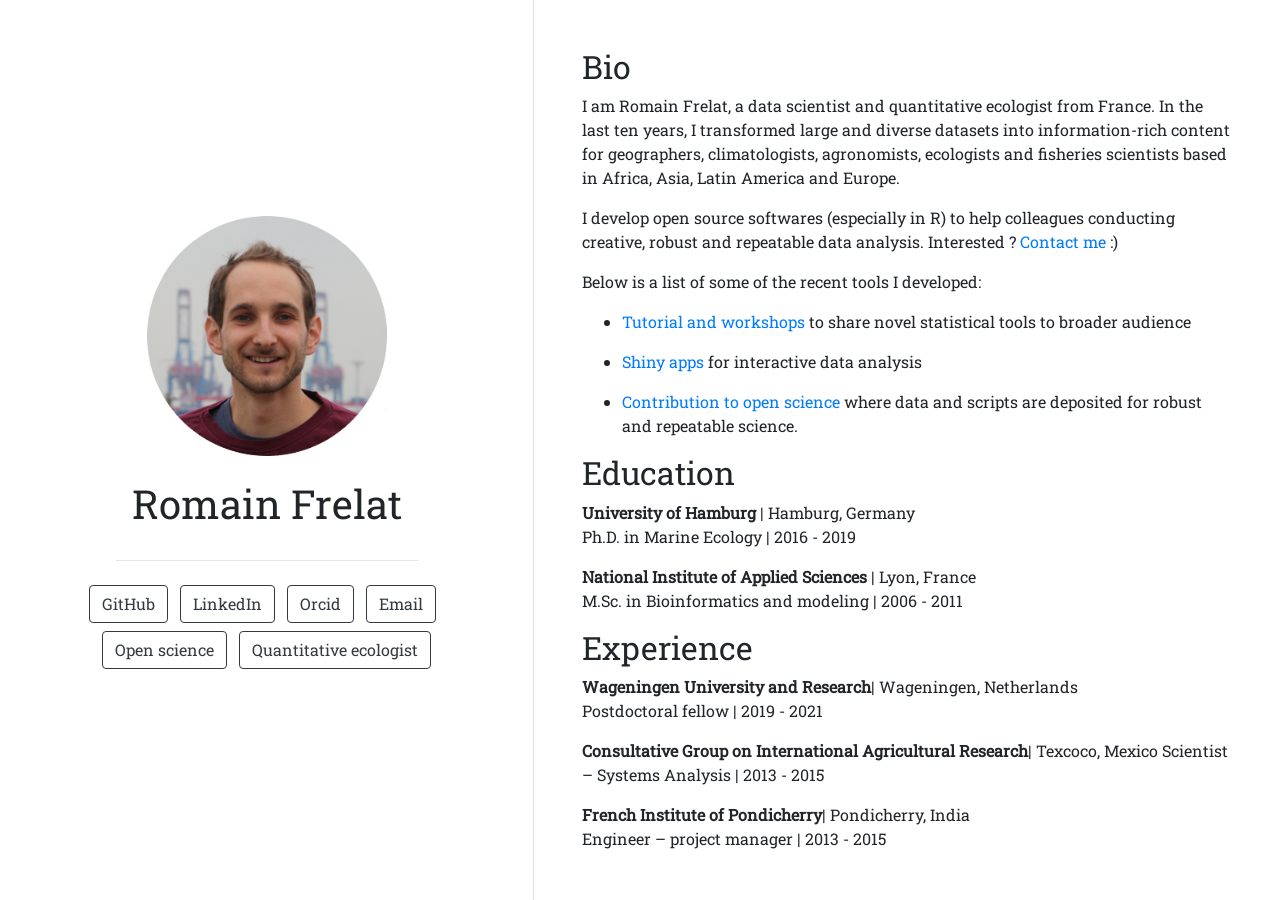
==== index.html @ 5eeaddbd "update cv" ====
<!doctype html>
<html lang="en">
  <head>
    <!-- Required meta tags -->
    <meta charset="utf-8">
    <meta name="viewport" content="width=device-width, initial-scale=1, shrink-to-fit=no">

    <!-- Bootstrap CSS -->
    <link rel="stylesheet" href="data:text/css; charset=utf-8;charset=utf-8,%3Aroot%7B%2D%2Dblue%3A%23007bff%3B%2D%2Dindigo%3A%236610f2%3B%2D%2Dpurple%3A%236f42c1%3B%2D%2Dpink%3A%23e83e8c%3B%2D%2Dred%3A%23dc3545%3B%2D%2Dorange%3A%23fd7e14%3B%2D%2Dyellow%3A%23ffc107%3B%2D%2Dgreen%3A%2328a745%3B%2D%2Dteal%3A%2320c997%3B%2D%2Dcyan%3A%2317a2b8%3B%2D%2Dwhite%3A%23fff%3B%2D%2Dgray%3A%236c757d%3B%2D%2Dgray%2Ddark%3A%23343a40%3B%2D%2Dprimary%3A%23007bff%3B%2D%2Dsecondary%3A%236c757d%3B%2D%2Dsuccess%3A%2328a745%3B%2D%2Dinfo%3A%2317a2b8%3B%2D%2Dwarning%3A%23ffc107%3B%2D%2Ddanger%3A%23dc3545%3B%2D%2Dlight%3A%23f8f9fa%3B%2D%2Ddark%3A%23343a40%3B%2D%2Dbreakpoint%2Dxs%3A0%3B%2D%2Dbreakpoint%2Dsm%3A576px%3B%2D%2Dbreakpoint%2Dmd%3A768px%3B%2D%2Dbreakpoint%2Dlg%3A992px%3B%2D%2Dbreakpoint%2Dxl%3A1200px%3B%2D%2Dfont%2Dfamily%2Dsans%2Dserif%3A%2Dapple%2Dsystem%2CBlinkMacSystemFont%2C%22Segoe%20UI%22%2CRoboto%2C%22Helvetica%20Neue%22%2CArial%2C%22Noto%20Sans%22%2Csans%2Dserif%2C%22Apple%20Color%20Emoji%22%2C%22Segoe%20UI%20Emoji%22%2C%22Segoe%20UI%20Symbol%22%2C%22Noto%20Color%20Emoji%22%3B%2D%2Dfont%2Dfamily%2Dmonospace%3ASFMono%2DRegular%2CMenlo%2CMonaco%2CConsolas%2C%22Liberation%20Mono%22%2C%22Courier%20New%22%2Cmonospace%7D%2A%2C%3A%3Aafter%2C%3A%3Abefore%7Bbox%2Dsizing%3Aborder%2Dbox%7Dhtml%7Bfont%2Dfamily%3Asans%2Dserif%3Bline%2Dheight%3A1%2E15%3B%2Dwebkit%2Dtext%2Dsize%2Dadjust%3A100%25%3B%2Dwebkit%2Dtap%2Dhighlight%2Dcolor%3Atransparent%7Darticle%2Caside%2Cfigcaption%2Cfigure%2Cfooter%2Cheader%2Chgroup%2Cmain%2Cnav%2Csection%7Bdisplay%3Ablock%7Dbody%7Bmargin%3A0%3Bfont%2Dfamily%3A%2Dapple%2Dsystem%2CBlinkMacSystemFont%2C%22Segoe%20UI%22%2CRoboto%2C%22Helvetica%20Neue%22%2CArial%2C%22Noto%20Sans%22%2Csans%2Dserif%2C%22Apple%20Color%20Emoji%22%2C%22Segoe%20UI%20Emoji%22%2C%22Segoe%20UI%20Symbol%22%2C%22Noto%20Color%20Emoji%22%3Bfont%2Dsize%3A1rem%3Bfont%2Dweight%3A400%3Bline%2Dheight%3A1%2E5%3Bcolor%3A%23212529%3Btext%2Dalign%3Aleft%3Bbackground%2Dcolor%3A%23fff%7D%5Btabindex%3D%22%2D1%22%5D%3Afocus%3Anot%28%3Afocus%2Dvisible%29%7Boutline%3A0%21important%7Dhr%7Bbox%2Dsizing%3Acontent%2Dbox%3Bheight%3A0%3Boverflow%3Avisible%7Dh1%2Ch2%2Ch3%2Ch4%2Ch5%2Ch6%7Bmargin%2Dtop%3A0%3Bmargin%2Dbottom%3A%2E5rem%7Dp%7Bmargin%2Dtop%3A0%3Bmargin%2Dbottom%3A1rem%7Dabbr%5Bdata%2Doriginal%2Dtitle%5D%2Cabbr%5Btitle%5D%7Btext%2Ddecoration%3Aunderline%3B%2Dwebkit%2Dtext%2Ddecoration%3Aunderline%20dotted%3Btext%2Ddecoration%3Aunderline%20dotted%3Bcursor%3Ahelp%3Bborder%2Dbottom%3A0%3B%2Dwebkit%2Dtext%2Ddecoration%2Dskip%2Dink%3Anone%3Btext%2Ddecoration%2Dskip%2Dink%3Anone%7Daddress%7Bmargin%2Dbottom%3A1rem%3Bfont%2Dstyle%3Anormal%3Bline%2Dheight%3Ainherit%7Ddl%2Col%2Cul%7Bmargin%2Dtop%3A0%3Bmargin%2Dbottom%3A1rem%7Dol%20ol%2Col%20ul%2Cul%20ol%2Cul%20ul%7Bmargin%2Dbottom%3A0%7Ddt%7Bfont%2Dweight%3A700%7Ddd%7Bmargin%2Dbottom%3A%2E5rem%3Bmargin%2Dleft%3A0%7Dblockquote%7Bmargin%3A0%200%201rem%7Db%2Cstrong%7Bfont%2Dweight%3Abolder%7Dsmall%7Bfont%2Dsize%3A80%25%7Dsub%2Csup%7Bposition%3Arelative%3Bfont%2Dsize%3A75%25%3Bline%2Dheight%3A0%3Bvertical%2Dalign%3Abaseline%7Dsub%7Bbottom%3A%2D%2E25em%7Dsup%7Btop%3A%2D%2E5em%7Da%7Bcolor%3A%23007bff%3Btext%2Ddecoration%3Anone%3Bbackground%2Dcolor%3Atransparent%7Da%3Ahover%7Bcolor%3A%230056b3%3Btext%2Ddecoration%3Aunderline%7Da%3Anot%28%5Bhref%5D%29%7Bcolor%3Ainherit%3Btext%2Ddecoration%3Anone%7Da%3Anot%28%5Bhref%5D%29%3Ahover%7Bcolor%3Ainherit%3Btext%2Ddecoration%3Anone%7Dcode%2Ckbd%2Cpre%2Csamp%7Bfont%2Dfamily%3ASFMono%2DRegular%2CMenlo%2CMonaco%2CConsolas%2C%22Liberation%20Mono%22%2C%22Courier%20New%22%2Cmonospace%3Bfont%2Dsize%3A1em%7Dpre%7Bmargin%2Dtop%3A0%3Bmargin%2Dbottom%3A1rem%3Boverflow%3Aauto%3B%2Dms%2Doverflow%2Dstyle%3Ascrollbar%7Dfigure%7Bmargin%3A0%200%201rem%7Dimg%7Bvertical%2Dalign%3Amiddle%3Bborder%2Dstyle%3Anone%7Dsvg%7Boverflow%3Ahidden%3Bvertical%2Dalign%3Amiddle%7Dtable%7Bborder%2Dcollapse%3Acollapse%7Dcaption%7Bpadding%2Dtop%3A%2E75rem%3Bpadding%2Dbottom%3A%2E75rem%3Bcolor%3A%236c757d%3Btext%2Dalign%3Aleft%3Bcaption%2Dside%3Abottom%7Dth%7Btext%2Dalign%3Ainherit%7Dlabel%7Bdisplay%3Ainline%2Dblock%3Bmargin%2Dbottom%3A%2E5rem%7Dbutton%7Bborder%2Dradius%3A0%7Dbutton%3Afocus%7Boutline%3A1px%20dotted%3Boutline%3A5px%20auto%20%2Dwebkit%2Dfocus%2Dring%2Dcolor%7Dbutton%2Cinput%2Coptgroup%2Cselect%2Ctextarea%7Bmargin%3A0%3Bfont%2Dfamily%3Ainherit%3Bfont%2Dsize%3Ainherit%3Bline%2Dheight%3Ainherit%7Dbutton%2Cinput%7Boverflow%3Avisible%7Dbutton%2Cselect%7Btext%2Dtransform%3Anone%7D%5Brole%3Dbutton%5D%7Bcursor%3Apointer%7Dselect%7Bword%2Dwrap%3Anormal%7D%5Btype%3Dbutton%5D%2C%5Btype%3Dreset%5D%2C%5Btype%3Dsubmit%5D%2Cbutton%7B%2Dwebkit%2Dappearance%3Abutton%7D%5Btype%3Dbutton%5D%3Anot%28%3Adisabled%29%2C%5Btype%3Dreset%5D%3Anot%28%3Adisabled%29%2C%5Btype%3Dsubmit%5D%3Anot%28%3Adisabled%29%2Cbutton%3Anot%28%3Adisabled%29%7Bcursor%3Apointer%7D%5Btype%3Dbutton%5D%3A%3A%2Dmoz%2Dfocus%2Dinner%2C%5Btype%3Dreset%5D%3A%3A%2Dmoz%2Dfocus%2Dinner%2C%5Btype%3Dsubmit%5D%3A%3A%2Dmoz%2Dfocus%2Dinner%2Cbutton%3A%3A%2Dmoz%2Dfocus%2Dinner%7Bpadding%3A0%3Bborder%2Dstyle%3Anone%7Dinput%5Btype%3Dcheckbox%5D%2Cinput%5Btype%3Dradio%5D%7Bbox%2Dsizing%3Aborder%2Dbox%3Bpadding%3A0%7Dtextarea%7Boverflow%3Aauto%3Bresize%3Avertical%7Dfieldset%7Bmin%2Dwidth%3A0%3Bpadding%3A0%3Bmargin%3A0%3Bborder%3A0%7Dlegend%7Bdisplay%3Ablock%3Bwidth%3A100%25%3Bmax%2Dwidth%3A100%25%3Bpadding%3A0%3Bmargin%2Dbottom%3A%2E5rem%3Bfont%2Dsize%3A1%2E5rem%3Bline%2Dheight%3Ainherit%3Bcolor%3Ainherit%3Bwhite%2Dspace%3Anormal%7Dprogress%7Bvertical%2Dalign%3Abaseline%7D%5Btype%3Dnumber%5D%3A%3A%2Dwebkit%2Dinner%2Dspin%2Dbutton%2C%5Btype%3Dnumber%5D%3A%3A%2Dwebkit%2Douter%2Dspin%2Dbutton%7Bheight%3Aauto%7D%5Btype%3Dsearch%5D%7Boutline%2Doffset%3A%2D2px%3B%2Dwebkit%2Dappearance%3Anone%7D%5Btype%3Dsearch%5D%3A%3A%2Dwebkit%2Dsearch%2Ddecoration%7B%2Dwebkit%2Dappearance%3Anone%7D%3A%3A%2Dwebkit%2Dfile%2Dupload%2Dbutton%7Bfont%3Ainherit%3B%2Dwebkit%2Dappearance%3Abutton%7Doutput%7Bdisplay%3Ainline%2Dblock%7Dsummary%7Bdisplay%3Alist%2Ditem%3Bcursor%3Apointer%7Dtemplate%7Bdisplay%3Anone%7D%5Bhidden%5D%7Bdisplay%3Anone%21important%7D%2Eh1%2C%2Eh2%2C%2Eh3%2C%2Eh4%2C%2Eh5%2C%2Eh6%2Ch1%2Ch2%2Ch3%2Ch4%2Ch5%2Ch6%7Bmargin%2Dbottom%3A%2E5rem%3Bfont%2Dweight%3A500%3Bline%2Dheight%3A1%2E2%7D%2Eh1%2Ch1%7Bfont%2Dsize%3A2%2E5rem%7D%2Eh2%2Ch2%7Bfont%2Dsize%3A2rem%7D%2Eh3%2Ch3%7Bfont%2Dsize%3A1%2E75rem%7D%2Eh4%2Ch4%7Bfont%2Dsize%3A1%2E5rem%7D%2Eh5%2Ch5%7Bfont%2Dsize%3A1%2E25rem%7D%2Eh6%2Ch6%7Bfont%2Dsize%3A1rem%7D%2Elead%7Bfont%2Dsize%3A1%2E25rem%3Bfont%2Dweight%3A300%7D%2Edisplay%2D1%7Bfont%2Dsize%3A6rem%3Bfont%2Dweight%3A300%3Bline%2Dheight%3A1%2E2%7D%2Edisplay%2D2%7Bfont%2Dsize%3A5%2E5rem%3Bfont%2Dweight%3A300%3Bline%2Dheight%3A1%2E2%7D%2Edisplay%2D3%7Bfont%2Dsize%3A4%2E5rem%3Bfont%2Dweight%3A300%3Bline%2Dheight%3A1%2E2%7D%2Edisplay%2D4%7Bfont%2Dsize%3A3%2E5rem%3Bfont%2Dweight%3A300%3Bline%2Dheight%3A1%2E2%7Dhr%7Bmargin%2Dtop%3A1rem%3Bmargin%2Dbottom%3A1rem%3Bborder%3A0%3Bborder%2Dtop%3A1px%20solid%20rgba%280%2C0%2C0%2C%2E1%29%7D%2Esmall%2Csmall%7Bfont%2Dsize%3A80%25%3Bfont%2Dweight%3A400%7D%2Emark%2Cmark%7Bpadding%3A%2E2em%3Bbackground%2Dcolor%3A%23fcf8e3%7D%2Elist%2Dunstyled%7Bpadding%2Dleft%3A0%3Blist%2Dstyle%3Anone%7D%2Elist%2Dinline%7Bpadding%2Dleft%3A0%3Blist%2Dstyle%3Anone%7D%2Elist%2Dinline%2Ditem%7Bdisplay%3Ainline%2Dblock%7D%2Elist%2Dinline%2Ditem%3Anot%28%3Alast%2Dchild%29%7Bmargin%2Dright%3A%2E5rem%7D%2Einitialism%7Bfont%2Dsize%3A90%25%3Btext%2Dtransform%3Auppercase%7D%2Eblockquote%7Bmargin%2Dbottom%3A1rem%3Bfont%2Dsize%3A1%2E25rem%7D%2Eblockquote%2Dfooter%7Bdisplay%3Ablock%3Bfont%2Dsize%3A80%25%3Bcolor%3A%236c757d%7D%2Eblockquote%2Dfooter%3A%3Abefore%7Bcontent%3A%22%5C2014%5C00A0%22%7D%2Eimg%2Dfluid%7Bmax%2Dwidth%3A100%25%3Bheight%3Aauto%7D%2Eimg%2Dthumbnail%7Bpadding%3A%2E25rem%3Bbackground%2Dcolor%3A%23fff%3Bborder%3A1px%20solid%20%23dee2e6%3Bborder%2Dradius%3A%2E25rem%3Bmax%2Dwidth%3A100%25%3Bheight%3Aauto%7D%2Efigure%7Bdisplay%3Ainline%2Dblock%7D%2Efigure%2Dimg%7Bmargin%2Dbottom%3A%2E5rem%3Bline%2Dheight%3A1%7D%2Efigure%2Dcaption%7Bfont%2Dsize%3A90%25%3Bcolor%3A%236c757d%7Dcode%7Bfont%2Dsize%3A87%2E5%25%3Bcolor%3A%23e83e8c%3Bword%2Dwrap%3Abreak%2Dword%7Da%3Ecode%7Bcolor%3Ainherit%7Dkbd%7Bpadding%3A%2E2rem%20%2E4rem%3Bfont%2Dsize%3A87%2E5%25%3Bcolor%3A%23fff%3Bbackground%2Dcolor%3A%23212529%3Bborder%2Dradius%3A%2E2rem%7Dkbd%20kbd%7Bpadding%3A0%3Bfont%2Dsize%3A100%25%3Bfont%2Dweight%3A700%7Dpre%7Bdisplay%3Ablock%3Bfont%2Dsize%3A87%2E5%25%3Bcolor%3A%23212529%7Dpre%20code%7Bfont%2Dsize%3Ainherit%3Bcolor%3Ainherit%3Bword%2Dbreak%3Anormal%7D%2Epre%2Dscrollable%7Bmax%2Dheight%3A340px%3Boverflow%2Dy%3Ascroll%7D%2Econtainer%7Bwidth%3A100%25%3Bpadding%2Dright%3A15px%3Bpadding%2Dleft%3A15px%3Bmargin%2Dright%3Aauto%3Bmargin%2Dleft%3Aauto%7D%40media%20%28min%2Dwidth%3A576px%29%7B%2Econtainer%7Bmax%2Dwidth%3A540px%7D%7D%40media%20%28min%2Dwidth%3A768px%29%7B%2Econtainer%7Bmax%2Dwidth%3A720px%7D%7D%40media%20%28min%2Dwidth%3A992px%29%7B%2Econtainer%7Bmax%2Dwidth%3A960px%7D%7D%40media%20%28min%2Dwidth%3A1200px%29%7B%2Econtainer%7Bmax%2Dwidth%3A1140px%7D%7D%2Econtainer%2Dfluid%2C%2Econtainer%2Dlg%2C%2Econtainer%2Dmd%2C%2Econtainer%2Dsm%2C%2Econtainer%2Dxl%7Bwidth%3A100%25%3Bpadding%2Dright%3A15px%3Bpadding%2Dleft%3A15px%3Bmargin%2Dright%3Aauto%3Bmargin%2Dleft%3Aauto%7D%40media%20%28min%2Dwidth%3A576px%29%7B%2Econtainer%2C%2Econtainer%2Dsm%7Bmax%2Dwidth%3A540px%7D%7D%40media%20%28min%2Dwidth%3A768px%29%7B%2Econtainer%2C%2Econtainer%2Dmd%2C%2Econtainer%2Dsm%7Bmax%2Dwidth%3A720px%7D%7D%40media%20%28min%2Dwidth%3A992px%29%7B%2Econtainer%2C%2Econtainer%2Dlg%2C%2Econtainer%2Dmd%2C%2Econtainer%2Dsm%7Bmax%2Dwidth%3A960px%7D%7D%40media%20%28min%2Dwidth%3A1200px%29%7B%2Econtainer%2C%2Econtainer%2Dlg%2C%2Econtainer%2Dmd%2C%2Econtainer%2Dsm%2C%2Econtainer%2Dxl%7Bmax%2Dwidth%3A1140px%7D%7D%2Erow%7Bdisplay%3A%2Dms%2Dflexbox%3Bdisplay%3Aflex%3B%2Dms%2Dflex%2Dwrap%3Awrap%3Bflex%2Dwrap%3Awrap%3Bmargin%2Dright%3A%2D15px%3Bmargin%2Dleft%3A%2D15px%7D%2Eno%2Dgutters%7Bmargin%2Dright%3A0%3Bmargin%2Dleft%3A0%7D%2Eno%2Dgutters%3E%2Ecol%2C%2Eno%2Dgutters%3E%5Bclass%2A%3Dcol%2D%5D%7Bpadding%2Dright%3A0%3Bpadding%2Dleft%3A0%7D%2Ecol%2C%2Ecol%2D1%2C%2Ecol%2D10%2C%2Ecol%2D11%2C%2Ecol%2D12%2C%2Ecol%2D2%2C%2Ecol%2D3%2C%2Ecol%2D4%2C%2Ecol%2D5%2C%2Ecol%2D6%2C%2Ecol%2D7%2C%2Ecol%2D8%2C%2Ecol%2D9%2C%2Ecol%2Dauto%2C%2Ecol%2Dlg%2C%2Ecol%2Dlg%2D1%2C%2Ecol%2Dlg%2D10%2C%2Ecol%2Dlg%2D11%2C%2Ecol%2Dlg%2D12%2C%2Ecol%2Dlg%2D2%2C%2Ecol%2Dlg%2D3%2C%2Ecol%2Dlg%2D4%2C%2Ecol%2Dlg%2D5%2C%2Ecol%2Dlg%2D6%2C%2Ecol%2Dlg%2D7%2C%2Ecol%2Dlg%2D8%2C%2Ecol%2Dlg%2D9%2C%2Ecol%2Dlg%2Dauto%2C%2Ecol%2Dmd%2C%2Ecol%2Dmd%2D1%2C%2Ecol%2Dmd%2D10%2C%2Ecol%2Dmd%2D11%2C%2Ecol%2Dmd%2D12%2C%2Ecol%2Dmd%2D2%2C%2Ecol%2Dmd%2D3%2C%2Ecol%2Dmd%2D4%2C%2Ecol%2Dmd%2D5%2C%2Ecol%2Dmd%2D6%2C%2Ecol%2Dmd%2D7%2C%2Ecol%2Dmd%2D8%2C%2Ecol%2Dmd%2D9%2C%2Ecol%2Dmd%2Dauto%2C%2Ecol%2Dsm%2C%2Ecol%2Dsm%2D1%2C%2Ecol%2Dsm%2D10%2C%2Ecol%2Dsm%2D11%2C%2Ecol%2Dsm%2D12%2C%2Ecol%2Dsm%2D2%2C%2Ecol%2Dsm%2D3%2C%2Ecol%2Dsm%2D4%2C%2Ecol%2Dsm%2D5%2C%2Ecol%2Dsm%2D6%2C%2Ecol%2Dsm%2D7%2C%2Ecol%2Dsm%2D8%2C%2Ecol%2Dsm%2D9%2C%2Ecol%2Dsm%2Dauto%2C%2Ecol%2Dxl%2C%2Ecol%2Dxl%2D1%2C%2Ecol%2Dxl%2D10%2C%2Ecol%2Dxl%2D11%2C%2Ecol%2Dxl%2D12%2C%2Ecol%2Dxl%2D2%2C%2Ecol%2Dxl%2D3%2C%2Ecol%2Dxl%2D4%2C%2Ecol%2Dxl%2D5%2C%2Ecol%2Dxl%2D6%2C%2Ecol%2Dxl%2D7%2C%2Ecol%2Dxl%2D8%2C%2Ecol%2Dxl%2D9%2C%2Ecol%2Dxl%2Dauto%7Bposition%3Arelative%3Bwidth%3A100%25%3Bpadding%2Dright%3A15px%3Bpadding%2Dleft%3A15px%7D%2Ecol%7B%2Dms%2Dflex%2Dpreferred%2Dsize%3A0%3Bflex%2Dbasis%3A0%3B%2Dms%2Dflex%2Dpositive%3A1%3Bflex%2Dgrow%3A1%3Bmin%2Dwidth%3A0%3Bmax%2Dwidth%3A100%25%7D%2Erow%2Dcols%2D1%3E%2A%7B%2Dms%2Dflex%3A0%200%20100%25%3Bflex%3A0%200%20100%25%3Bmax%2Dwidth%3A100%25%7D%2Erow%2Dcols%2D2%3E%2A%7B%2Dms%2Dflex%3A0%200%2050%25%3Bflex%3A0%200%2050%25%3Bmax%2Dwidth%3A50%25%7D%2Erow%2Dcols%2D3%3E%2A%7B%2Dms%2Dflex%3A0%200%2033%2E333333%25%3Bflex%3A0%200%2033%2E333333%25%3Bmax%2Dwidth%3A33%2E333333%25%7D%2Erow%2Dcols%2D4%3E%2A%7B%2Dms%2Dflex%3A0%200%2025%25%3Bflex%3A0%200%2025%25%3Bmax%2Dwidth%3A25%25%7D%2Erow%2Dcols%2D5%3E%2A%7B%2Dms%2Dflex%3A0%200%2020%25%3Bflex%3A0%200%2020%25%3Bmax%2Dwidth%3A20%25%7D%2Erow%2Dcols%2D6%3E%2A%7B%2Dms%2Dflex%3A0%200%2016%2E666667%25%3Bflex%3A0%200%2016%2E666667%25%3Bmax%2Dwidth%3A16%2E666667%25%7D%2Ecol%2Dauto%7B%2Dms%2Dflex%3A0%200%20auto%3Bflex%3A0%200%20auto%3Bwidth%3Aauto%3Bmax%2Dwidth%3A100%25%7D%2Ecol%2D1%7B%2Dms%2Dflex%3A0%200%208%2E333333%25%3Bflex%3A0%200%208%2E333333%25%3Bmax%2Dwidth%3A8%2E333333%25%7D%2Ecol%2D2%7B%2Dms%2Dflex%3A0%200%2016%2E666667%25%3Bflex%3A0%200%2016%2E666667%25%3Bmax%2Dwidth%3A16%2E666667%25%7D%2Ecol%2D3%7B%2Dms%2Dflex%3A0%200%2025%25%3Bflex%3A0%200%2025%25%3Bmax%2Dwidth%3A25%25%7D%2Ecol%2D4%7B%2Dms%2Dflex%3A0%200%2033%2E333333%25%3Bflex%3A0%200%2033%2E333333%25%3Bmax%2Dwidth%3A33%2E333333%25%7D%2Ecol%2D5%7B%2Dms%2Dflex%3A0%200%2041%2E666667%25%3Bflex%3A0%200%2041%2E666667%25%3Bmax%2Dwidth%3A41%2E666667%25%7D%2Ecol%2D6%7B%2Dms%2Dflex%3A0%200%2050%25%3Bflex%3A0%200%2050%25%3Bmax%2Dwidth%3A50%25%7D%2Ecol%2D7%7B%2Dms%2Dflex%3A0%200%2058%2E333333%25%3Bflex%3A0%200%2058%2E333333%25%3Bmax%2Dwidth%3A58%2E333333%25%7D%2Ecol%2D8%7B%2Dms%2Dflex%3A0%200%2066%2E666667%25%3Bflex%3A0%200%2066%2E666667%25%3Bmax%2Dwidth%3A66%2E666667%25%7D%2Ecol%2D9%7B%2Dms%2Dflex%3A0%200%2075%25%3Bflex%3A0%200%2075%25%3Bmax%2Dwidth%3A75%25%7D%2Ecol%2D10%7B%2Dms%2Dflex%3A0%200%2083%2E333333%25%3Bflex%3A0%200%2083%2E333333%25%3Bmax%2Dwidth%3A83%2E333333%25%7D%2Ecol%2D11%7B%2Dms%2Dflex%3A0%200%2091%2E666667%25%3Bflex%3A0%200%2091%2E666667%25%3Bmax%2Dwidth%3A91%2E666667%25%7D%2Ecol%2D12%7B%2Dms%2Dflex%3A0%200%20100%25%3Bflex%3A0%200%20100%25%3Bmax%2Dwidth%3A100%25%7D%2Eorder%2Dfirst%7B%2Dms%2Dflex%2Dorder%3A%2D1%3Border%3A%2D1%7D%2Eorder%2Dlast%7B%2Dms%2Dflex%2Dorder%3A13%3Border%3A13%7D%2Eorder%2D0%7B%2Dms%2Dflex%2Dorder%3A0%3Border%3A0%7D%2Eorder%2D1%7B%2Dms%2Dflex%2Dorder%3A1%3Border%3A1%7D%2Eorder%2D2%7B%2Dms%2Dflex%2Dorder%3A2%3Border%3A2%7D%2Eorder%2D3%7B%2Dms%2Dflex%2Dorder%3A3%3Border%3A3%7D%2Eorder%2D4%7B%2Dms%2Dflex%2Dorder%3A4%3Border%3A4%7D%2Eorder%2D5%7B%2Dms%2Dflex%2Dorder%3A5%3Border%3A5%7D%2Eorder%2D6%7B%2Dms%2Dflex%2Dorder%3A6%3Border%3A6%7D%2Eorder%2D7%7B%2Dms%2Dflex%2Dorder%3A7%3Border%3A7%7D%2Eorder%2D8%7B%2Dms%2Dflex%2Dorder%3A8%3Border%3A8%7D%2Eorder%2D9%7B%2Dms%2Dflex%2Dorder%3A9%3Border%3A9%7D%2Eorder%2D10%7B%2Dms%2Dflex%2Dorder%3A10%3Border%3A10%7D%2Eorder%2D11%7B%2Dms%2Dflex%2Dorder%3A11%3Border%3A11%7D%2Eorder%2D12%7B%2Dms%2Dflex%2Dorder%3A12%3Border%3A12%7D%2Eoffset%2D1%7Bmargin%2Dleft%3A8%2E333333%25%7D%2Eoffset%2D2%7Bmargin%2Dleft%3A16%2E666667%25%7D%2Eoffset%2D3%7Bmargin%2Dleft%3A25%25%7D%2Eoffset%2D4%7Bmargin%2Dleft%3A33%2E333333%25%7D%2Eoffset%2D5%7Bmargin%2Dleft%3A41%2E666667%25%7D%2Eoffset%2D6%7Bmargin%2Dleft%3A50%25%7D%2Eoffset%2D7%7Bmargin%2Dleft%3A58%2E333333%25%7D%2Eoffset%2D8%7Bmargin%2Dleft%3A66%2E666667%25%7D%2Eoffset%2D9%7Bmargin%2Dleft%3A75%25%7D%2Eoffset%2D10%7Bmargin%2Dleft%3A83%2E333333%25%7D%2Eoffset%2D11%7Bmargin%2Dleft%3A91%2E666667%25%7D%40media%20%28min%2Dwidth%3A576px%29%7B%2Ecol%2Dsm%7B%2Dms%2Dflex%2Dpreferred%2Dsize%3A0%3Bflex%2Dbasis%3A0%3B%2Dms%2Dflex%2Dpositive%3A1%3Bflex%2Dgrow%3A1%3Bmin%2Dwidth%3A0%3Bmax%2Dwidth%3A100%25%7D%2Erow%2Dcols%2Dsm%2D1%3E%2A%7B%2Dms%2Dflex%3A0%200%20100%25%3Bflex%3A0%200%20100%25%3Bmax%2Dwidth%3A100%25%7D%2Erow%2Dcols%2Dsm%2D2%3E%2A%7B%2Dms%2Dflex%3A0%200%2050%25%3Bflex%3A0%200%2050%25%3Bmax%2Dwidth%3A50%25%7D%2Erow%2Dcols%2Dsm%2D3%3E%2A%7B%2Dms%2Dflex%3A0%200%2033%2E333333%25%3Bflex%3A0%200%2033%2E333333%25%3Bmax%2Dwidth%3A33%2E333333%25%7D%2Erow%2Dcols%2Dsm%2D4%3E%2A%7B%2Dms%2Dflex%3A0%200%2025%25%3Bflex%3A0%200%2025%25%3Bmax%2Dwidth%3A25%25%7D%2Erow%2Dcols%2Dsm%2D5%3E%2A%7B%2Dms%2Dflex%3A0%200%2020%25%3Bflex%3A0%200%2020%25%3Bmax%2Dwidth%3A20%25%7D%2Erow%2Dcols%2Dsm%2D6%3E%2A%7B%2Dms%2Dflex%3A0%200%2016%2E666667%25%3Bflex%3A0%200%2016%2E666667%25%3Bmax%2Dwidth%3A16%2E666667%25%7D%2Ecol%2Dsm%2Dauto%7B%2Dms%2Dflex%3A0%200%20auto%3Bflex%3A0%200%20auto%3Bwidth%3Aauto%3Bmax%2Dwidth%3A100%25%7D%2Ecol%2Dsm%2D1%7B%2Dms%2Dflex%3A0%200%208%2E333333%25%3Bflex%3A0%200%208%2E333333%25%3Bmax%2Dwidth%3A8%2E333333%25%7D%2Ecol%2Dsm%2D2%7B%2Dms%2Dflex%3A0%200%2016%2E666667%25%3Bflex%3A0%200%2016%2E666667%25%3Bmax%2Dwidth%3A16%2E666667%25%7D%2Ecol%2Dsm%2D3%7B%2Dms%2Dflex%3A0%200%2025%25%3Bflex%3A0%200%2025%25%3Bmax%2Dwidth%3A25%25%7D%2Ecol%2Dsm%2D4%7B%2Dms%2Dflex%3A0%200%2033%2E333333%25%3Bflex%3A0%200%2033%2E333333%25%3Bmax%2Dwidth%3A33%2E333333%25%7D%2Ecol%2Dsm%2D5%7B%2Dms%2Dflex%3A0%200%2041%2E666667%25%3Bflex%3A0%200%2041%2E666667%25%3Bmax%2Dwidth%3A41%2E666667%25%7D%2Ecol%2Dsm%2D6%7B%2Dms%2Dflex%3A0%200%2050%25%3Bflex%3A0%200%2050%25%3Bmax%2Dwidth%3A50%25%7D%2Ecol%2Dsm%2D7%7B%2Dms%2Dflex%3A0%200%2058%2E333333%25%3Bflex%3A0%200%2058%2E333333%25%3Bmax%2Dwidth%3A58%2E333333%25%7D%2Ecol%2Dsm%2D8%7B%2Dms%2Dflex%3A0%200%2066%2E666667%25%3Bflex%3A0%200%2066%2E666667%25%3Bmax%2Dwidth%3A66%2E666667%25%7D%2Ecol%2Dsm%2D9%7B%2Dms%2Dflex%3A0%200%2075%25%3Bflex%3A0%200%2075%25%3Bmax%2Dwidth%3A75%25%7D%2Ecol%2Dsm%2D10%7B%2Dms%2Dflex%3A0%200%2083%2E333333%25%3Bflex%3A0%200%2083%2E333333%25%3Bmax%2Dwidth%3A83%2E333333%25%7D%2Ecol%2Dsm%2D11%7B%2Dms%2Dflex%3A0%200%2091%2E666667%25%3Bflex%3A0%200%2091%2E666667%25%3Bmax%2Dwidth%3A91%2E666667%25%7D%2Ecol%2Dsm%2D12%7B%2Dms%2Dflex%3A0%200%20100%25%3Bflex%3A0%200%20100%25%3Bmax%2Dwidth%3A100%25%7D%2Eorder%2Dsm%2Dfirst%7B%2Dms%2Dflex%2Dorder%3A%2D1%3Border%3A%2D1%7D%2Eorder%2Dsm%2Dlast%7B%2Dms%2Dflex%2Dorder%3A13%3Border%3A13%7D%2Eorder%2Dsm%2D0%7B%2Dms%2Dflex%2Dorder%3A0%3Border%3A0%7D%2Eorder%2Dsm%2D1%7B%2Dms%2Dflex%2Dorder%3A1%3Border%3A1%7D%2Eorder%2Dsm%2D2%7B%2Dms%2Dflex%2Dorder%3A2%3Border%3A2%7D%2Eorder%2Dsm%2D3%7B%2Dms%2Dflex%2Dorder%3A3%3Border%3A3%7D%2Eorder%2Dsm%2D4%7B%2Dms%2Dflex%2Dorder%3A4%3Border%3A4%7D%2Eorder%2Dsm%2D5%7B%2Dms%2Dflex%2Dorder%3A5%3Border%3A5%7D%2Eorder%2Dsm%2D6%7B%2Dms%2Dflex%2Dorder%3A6%3Border%3A6%7D%2Eorder%2Dsm%2D7%7B%2Dms%2Dflex%2Dorder%3A7%3Border%3A7%7D%2Eorder%2Dsm%2D8%7B%2Dms%2Dflex%2Dorder%3A8%3Border%3A8%7D%2Eorder%2Dsm%2D9%7B%2Dms%2Dflex%2Dorder%3A9%3Border%3A9%7D%2Eorder%2Dsm%2D10%7B%2Dms%2Dflex%2Dorder%3A10%3Border%3A10%7D%2Eorder%2Dsm%2D11%7B%2Dms%2Dflex%2Dorder%3A11%3Border%3A11%7D%2Eorder%2Dsm%2D12%7B%2Dms%2Dflex%2Dorder%3A12%3Border%3A12%7D%2Eoffset%2Dsm%2D0%7Bmargin%2Dleft%3A0%7D%2Eoffset%2Dsm%2D1%7Bmargin%2Dleft%3A8%2E333333%25%7D%2Eoffset%2Dsm%2D2%7Bmargin%2Dleft%3A16%2E666667%25%7D%2Eoffset%2Dsm%2D3%7Bmargin%2Dleft%3A25%25%7D%2Eoffset%2Dsm%2D4%7Bmargin%2Dleft%3A33%2E333333%25%7D%2Eoffset%2Dsm%2D5%7Bmargin%2Dleft%3A41%2E666667%25%7D%2Eoffset%2Dsm%2D6%7Bmargin%2Dleft%3A50%25%7D%2Eoffset%2Dsm%2D7%7Bmargin%2Dleft%3A58%2E333333%25%7D%2Eoffset%2Dsm%2D8%7Bmargin%2Dleft%3A66%2E666667%25%7D%2Eoffset%2Dsm%2D9%7Bmargin%2Dleft%3A75%25%7D%2Eoffset%2Dsm%2D10%7Bmargin%2Dleft%3A83%2E333333%25%7D%2Eoffset%2Dsm%2D11%7Bmargin%2Dleft%3A91%2E666667%25%7D%7D%40media%20%28min%2Dwidth%3A768px%29%7B%2Ecol%2Dmd%7B%2Dms%2Dflex%2Dpreferred%2Dsize%3A0%3Bflex%2Dbasis%3A0%3B%2Dms%2Dflex%2Dpositive%3A1%3Bflex%2Dgrow%3A1%3Bmin%2Dwidth%3A0%3Bmax%2Dwidth%3A100%25%7D%2Erow%2Dcols%2Dmd%2D1%3E%2A%7B%2Dms%2Dflex%3A0%200%20100%25%3Bflex%3A0%200%20100%25%3Bmax%2Dwidth%3A100%25%7D%2Erow%2Dcols%2Dmd%2D2%3E%2A%7B%2Dms%2Dflex%3A0%200%2050%25%3Bflex%3A0%200%2050%25%3Bmax%2Dwidth%3A50%25%7D%2Erow%2Dcols%2Dmd%2D3%3E%2A%7B%2Dms%2Dflex%3A0%200%2033%2E333333%25%3Bflex%3A0%200%2033%2E333333%25%3Bmax%2Dwidth%3A33%2E333333%25%7D%2Erow%2Dcols%2Dmd%2D4%3E%2A%7B%2Dms%2Dflex%3A0%200%2025%25%3Bflex%3A0%200%2025%25%3Bmax%2Dwidth%3A25%25%7D%2Erow%2Dcols%2Dmd%2D5%3E%2A%7B%2Dms%2Dflex%3A0%200%2020%25%3Bflex%3A0%200%2020%25%3Bmax%2Dwidth%3A20%25%7D%2Erow%2Dcols%2Dmd%2D6%3E%2A%7B%2Dms%2Dflex%3A0%200%2016%2E666667%25%3Bflex%3A0%200%2016%2E666667%25%3Bmax%2Dwidth%3A16%2E666667%25%7D%2Ecol%2Dmd%2Dauto%7B%2Dms%2Dflex%3A0%200%20auto%3Bflex%3A0%200%20auto%3Bwidth%3Aauto%3Bmax%2Dwidth%3A100%25%7D%2Ecol%2Dmd%2D1%7B%2Dms%2Dflex%3A0%200%208%2E333333%25%3Bflex%3A0%200%208%2E333333%25%3Bmax%2Dwidth%3A8%2E333333%25%7D%2Ecol%2Dmd%2D2%7B%2Dms%2Dflex%3A0%200%2016%2E666667%25%3Bflex%3A0%200%2016%2E666667%25%3Bmax%2Dwidth%3A16%2E666667%25%7D%2Ecol%2Dmd%2D3%7B%2Dms%2Dflex%3A0%200%2025%25%3Bflex%3A0%200%2025%25%3Bmax%2Dwidth%3A25%25%7D%2Ecol%2Dmd%2D4%7B%2Dms%2Dflex%3A0%200%2033%2E333333%25%3Bflex%3A0%200%2033%2E333333%25%3Bmax%2Dwidth%3A33%2E333333%25%7D%2Ecol%2Dmd%2D5%7B%2Dms%2Dflex%3A0%200%2041%2E666667%25%3Bflex%3A0%200%2041%2E666667%25%3Bmax%2Dwidth%3A41%2E666667%25%7D%2Ecol%2Dmd%2D6%7B%2Dms%2Dflex%3A0%200%2050%25%3Bflex%3A0%200%2050%25%3Bmax%2Dwidth%3A50%25%7D%2Ecol%2Dmd%2D7%7B%2Dms%2Dflex%3A0%200%2058%2E333333%25%3Bflex%3A0%200%2058%2E333333%25%3Bmax%2Dwidth%3A58%2E333333%25%7D%2Ecol%2Dmd%2D8%7B%2Dms%2Dflex%3A0%200%2066%2E666667%25%3Bflex%3A0%200%2066%2E666667%25%3Bmax%2Dwidth%3A66%2E666667%25%7D%2Ecol%2Dmd%2D9%7B%2Dms%2Dflex%3A0%200%2075%25%3Bflex%3A0%200%2075%25%3Bmax%2Dwidth%3A75%25%7D%2Ecol%2Dmd%2D10%7B%2Dms%2Dflex%3A0%200%2083%2E333333%25%3Bflex%3A0%200%2083%2E333333%25%3Bmax%2Dwidth%3A83%2E333333%25%7D%2Ecol%2Dmd%2D11%7B%2Dms%2Dflex%3A0%200%2091%2E666667%25%3Bflex%3A0%200%2091%2E666667%25%3Bmax%2Dwidth%3A91%2E666667%25%7D%2Ecol%2Dmd%2D12%7B%2Dms%2Dflex%3A0%200%20100%25%3Bflex%3A0%200%20100%25%3Bmax%2Dwidth%3A100%25%7D%2Eorder%2Dmd%2Dfirst%7B%2Dms%2Dflex%2Dorder%3A%2D1%3Border%3A%2D1%7D%2Eorder%2Dmd%2Dlast%7B%2Dms%2Dflex%2Dorder%3A13%3Border%3A13%7D%2Eorder%2Dmd%2D0%7B%2Dms%2Dflex%2Dorder%3A0%3Border%3A0%7D%2Eorder%2Dmd%2D1%7B%2Dms%2Dflex%2Dorder%3A1%3Border%3A1%7D%2Eorder%2Dmd%2D2%7B%2Dms%2Dflex%2Dorder%3A2%3Border%3A2%7D%2Eorder%2Dmd%2D3%7B%2Dms%2Dflex%2Dorder%3A3%3Border%3A3%7D%2Eorder%2Dmd%2D4%7B%2Dms%2Dflex%2Dorder%3A4%3Border%3A4%7D%2Eorder%2Dmd%2D5%7B%2Dms%2Dflex%2Dorder%3A5%3Border%3A5%7D%2Eorder%2Dmd%2D6%7B%2Dms%2Dflex%2Dorder%3A6%3Border%3A6%7D%2Eorder%2Dmd%2D7%7B%2Dms%2Dflex%2Dorder%3A7%3Border%3A7%7D%2Eorder%2Dmd%2D8%7B%2Dms%2Dflex%2Dorder%3A8%3Border%3A8%7D%2Eorder%2Dmd%2D9%7B%2Dms%2Dflex%2Dorder%3A9%3Border%3A9%7D%2Eorder%2Dmd%2D10%7B%2Dms%2Dflex%2Dorder%3A10%3Border%3A10%7D%2Eorder%2Dmd%2D11%7B%2Dms%2Dflex%2Dorder%3A11%3Border%3A11%7D%2Eorder%2Dmd%2D12%7B%2Dms%2Dflex%2Dorder%3A12%3Border%3A12%7D%2Eoffset%2Dmd%2D0%7Bmargin%2Dleft%3A0%7D%2Eoffset%2Dmd%2D1%7Bmargin%2Dleft%3A8%2E333333%25%7D%2Eoffset%2Dmd%2D2%7Bmargin%2Dleft%3A16%2E666667%25%7D%2Eoffset%2Dmd%2D3%7Bmargin%2Dleft%3A25%25%7D%2Eoffset%2Dmd%2D4%7Bmargin%2Dleft%3A33%2E333333%25%7D%2Eoffset%2Dmd%2D5%7Bmargin%2Dleft%3A41%2E666667%25%7D%2Eoffset%2Dmd%2D6%7Bmargin%2Dleft%3A50%25%7D%2Eoffset%2Dmd%2D7%7Bmargin%2Dleft%3A58%2E333333%25%7D%2Eoffset%2Dmd%2D8%7Bmargin%2Dleft%3A66%2E666667%25%7D%2Eoffset%2Dmd%2D9%7Bmargin%2Dleft%3A75%25%7D%2Eoffset%2Dmd%2D10%7Bmargin%2Dleft%3A83%2E333333%25%7D%2Eoffset%2Dmd%2D11%7Bmargin%2Dleft%3A91%2E666667%25%7D%7D%40media%20%28min%2Dwidth%3A992px%29%7B%2Ecol%2Dlg%7B%2Dms%2Dflex%2Dpreferred%2Dsize%3A0%3Bflex%2Dbasis%3A0%3B%2Dms%2Dflex%2Dpositive%3A1%3Bflex%2Dgrow%3A1%3Bmin%2Dwidth%3A0%3Bmax%2Dwidth%3A100%25%7D%2Erow%2Dcols%2Dlg%2D1%3E%2A%7B%2Dms%2Dflex%3A0%200%20100%25%3Bflex%3A0%200%20100%25%3Bmax%2Dwidth%3A100%25%7D%2Erow%2Dcols%2Dlg%2D2%3E%2A%7B%2Dms%2Dflex%3A0%200%2050%25%3Bflex%3A0%200%2050%25%3Bmax%2Dwidth%3A50%25%7D%2Erow%2Dcols%2Dlg%2D3%3E%2A%7B%2Dms%2Dflex%3A0%200%2033%2E333333%25%3Bflex%3A0%200%2033%2E333333%25%3Bmax%2Dwidth%3A33%2E333333%25%7D%2Erow%2Dcols%2Dlg%2D4%3E%2A%7B%2Dms%2Dflex%3A0%200%2025%25%3Bflex%3A0%200%2025%25%3Bmax%2Dwidth%3A25%25%7D%2Erow%2Dcols%2Dlg%2D5%3E%2A%7B%2Dms%2Dflex%3A0%200%2020%25%3Bflex%3A0%200%2020%25%3Bmax%2Dwidth%3A20%25%7D%2Erow%2Dcols%2Dlg%2D6%3E%2A%7B%2Dms%2Dflex%3A0%200%2016%2E666667%25%3Bflex%3A0%200%2016%2E666667%25%3Bmax%2Dwidth%3A16%2E666667%25%7D%2Ecol%2Dlg%2Dauto%7B%2Dms%2Dflex%3A0%200%20auto%3Bflex%3A0%200%20auto%3Bwidth%3Aauto%3Bmax%2Dwidth%3A100%25%7D%2Ecol%2Dlg%2D1%7B%2Dms%2Dflex%3A0%200%208%2E333333%25%3Bflex%3A0%200%208%2E333333%25%3Bmax%2Dwidth%3A8%2E333333%25%7D%2Ecol%2Dlg%2D2%7B%2Dms%2Dflex%3A0%200%2016%2E666667%25%3Bflex%3A0%200%2016%2E666667%25%3Bmax%2Dwidth%3A16%2E666667%25%7D%2Ecol%2Dlg%2D3%7B%2Dms%2Dflex%3A0%200%2025%25%3Bflex%3A0%200%2025%25%3Bmax%2Dwidth%3A25%25%7D%2Ecol%2Dlg%2D4%7B%2Dms%2Dflex%3A0%200%2033%2E333333%25%3Bflex%3A0%200%2033%2E333333%25%3Bmax%2Dwidth%3A33%2E333333%25%7D%2Ecol%2Dlg%2D5%7B%2Dms%2Dflex%3A0%200%2041%2E666667%25%3Bflex%3A0%200%2041%2E666667%25%3Bmax%2Dwidth%3A41%2E666667%25%7D%2Ecol%2Dlg%2D6%7B%2Dms%2Dflex%3A0%200%2050%25%3Bflex%3A0%200%2050%25%3Bmax%2Dwidth%3A50%25%7D%2Ecol%2Dlg%2D7%7B%2Dms%2Dflex%3A0%200%2058%2E333333%25%3Bflex%3A0%200%2058%2E333333%25%3Bmax%2Dwidth%3A58%2E333333%25%7D%2Ecol%2Dlg%2D8%7B%2Dms%2Dflex%3A0%200%2066%2E666667%25%3Bflex%3A0%200%2066%2E666667%25%3Bmax%2Dwidth%3A66%2E666667%25%7D%2Ecol%2Dlg%2D9%7B%2Dms%2Dflex%3A0%200%2075%25%3Bflex%3A0%200%2075%25%3Bmax%2Dwidth%3A75%25%7D%2Ecol%2Dlg%2D10%7B%2Dms%2Dflex%3A0%200%2083%2E333333%25%3Bflex%3A0%200%2083%2E333333%25%3Bmax%2Dwidth%3A83%2E333333%25%7D%2Ecol%2Dlg%2D11%7B%2Dms%2Dflex%3A0%200%2091%2E666667%25%3Bflex%3A0%200%2091%2E666667%25%3Bmax%2Dwidth%3A91%2E666667%25%7D%2Ecol%2Dlg%2D12%7B%2Dms%2Dflex%3A0%200%20100%25%3Bflex%3A0%200%20100%25%3Bmax%2Dwidth%3A100%25%7D%2Eorder%2Dlg%2Dfirst%7B%2Dms%2Dflex%2Dorder%3A%2D1%3Border%3A%2D1%7D%2Eorder%2Dlg%2Dlast%7B%2Dms%2Dflex%2Dorder%3A13%3Border%3A13%7D%2Eorder%2Dlg%2D0%7B%2Dms%2Dflex%2Dorder%3A0%3Border%3A0%7D%2Eorder%2Dlg%2D1%7B%2Dms%2Dflex%2Dorder%3A1%3Border%3A1%7D%2Eorder%2Dlg%2D2%7B%2Dms%2Dflex%2Dorder%3A2%3Border%3A2%7D%2Eorder%2Dlg%2D3%7B%2Dms%2Dflex%2Dorder%3A3%3Border%3A3%7D%2Eorder%2Dlg%2D4%7B%2Dms%2Dflex%2Dorder%3A4%3Border%3A4%7D%2Eorder%2Dlg%2D5%7B%2Dms%2Dflex%2Dorder%3A5%3Border%3A5%7D%2Eorder%2Dlg%2D6%7B%2Dms%2Dflex%2Dorder%3A6%3Border%3A6%7D%2Eorder%2Dlg%2D7%7B%2Dms%2Dflex%2Dorder%3A7%3Border%3A7%7D%2Eorder%2Dlg%2D8%7B%2Dms%2Dflex%2Dorder%3A8%3Border%3A8%7D%2Eorder%2Dlg%2D9%7B%2Dms%2Dflex%2Dorder%3A9%3Border%3A9%7D%2Eorder%2Dlg%2D10%7B%2Dms%2Dflex%2Dorder%3A10%3Border%3A10%7D%2Eorder%2Dlg%2D11%7B%2Dms%2Dflex%2Dorder%3A11%3Border%3A11%7D%2Eorder%2Dlg%2D12%7B%2Dms%2Dflex%2Dorder%3A12%3Border%3A12%7D%2Eoffset%2Dlg%2D0%7Bmargin%2Dleft%3A0%7D%2Eoffset%2Dlg%2D1%7Bmargin%2Dleft%3A8%2E333333%25%7D%2Eoffset%2Dlg%2D2%7Bmargin%2Dleft%3A16%2E666667%25%7D%2Eoffset%2Dlg%2D3%7Bmargin%2Dleft%3A25%25%7D%2Eoffset%2Dlg%2D4%7Bmargin%2Dleft%3A33%2E333333%25%7D%2Eoffset%2Dlg%2D5%7Bmargin%2Dleft%3A41%2E666667%25%7D%2Eoffset%2Dlg%2D6%7Bmargin%2Dleft%3A50%25%7D%2Eoffset%2Dlg%2D7%7Bmargin%2Dleft%3A58%2E333333%25%7D%2Eoffset%2Dlg%2D8%7Bmargin%2Dleft%3A66%2E666667%25%7D%2Eoffset%2Dlg%2D9%7Bmargin%2Dleft%3A75%25%7D%2Eoffset%2Dlg%2D10%7Bmargin%2Dleft%3A83%2E333333%25%7D%2Eoffset%2Dlg%2D11%7Bmargin%2Dleft%3A91%2E666667%25%7D%7D%40media%20%28min%2Dwidth%3A1200px%29%7B%2Ecol%2Dxl%7B%2Dms%2Dflex%2Dpreferred%2Dsize%3A0%3Bflex%2Dbasis%3A0%3B%2Dms%2Dflex%2Dpositive%3A1%3Bflex%2Dgrow%3A1%3Bmin%2Dwidth%3A0%3Bmax%2Dwidth%3A100%25%7D%2Erow%2Dcols%2Dxl%2D1%3E%2A%7B%2Dms%2Dflex%3A0%200%20100%25%3Bflex%3A0%200%20100%25%3Bmax%2Dwidth%3A100%25%7D%2Erow%2Dcols%2Dxl%2D2%3E%2A%7B%2Dms%2Dflex%3A0%200%2050%25%3Bflex%3A0%200%2050%25%3Bmax%2Dwidth%3A50%25%7D%2Erow%2Dcols%2Dxl%2D3%3E%2A%7B%2Dms%2Dflex%3A0%200%2033%2E333333%25%3Bflex%3A0%200%2033%2E333333%25%3Bmax%2Dwidth%3A33%2E333333%25%7D%2Erow%2Dcols%2Dxl%2D4%3E%2A%7B%2Dms%2Dflex%3A0%200%2025%25%3Bflex%3A0%200%2025%25%3Bmax%2Dwidth%3A25%25%7D%2Erow%2Dcols%2Dxl%2D5%3E%2A%7B%2Dms%2Dflex%3A0%200%2020%25%3Bflex%3A0%200%2020%25%3Bmax%2Dwidth%3A20%25%7D%2Erow%2Dcols%2Dxl%2D6%3E%2A%7B%2Dms%2Dflex%3A0%200%2016%2E666667%25%3Bflex%3A0%200%2016%2E666667%25%3Bmax%2Dwidth%3A16%2E666667%25%7D%2Ecol%2Dxl%2Dauto%7B%2Dms%2Dflex%3A0%200%20auto%3Bflex%3A0%200%20auto%3Bwidth%3Aauto%3Bmax%2Dwidth%3A100%25%7D%2Ecol%2Dxl%2D1%7B%2Dms%2Dflex%3A0%200%208%2E333333%25%3Bflex%3A0%200%208%2E333333%25%3Bmax%2Dwidth%3A8%2E333333%25%7D%2Ecol%2Dxl%2D2%7B%2Dms%2Dflex%3A0%200%2016%2E666667%25%3Bflex%3A0%200%2016%2E666667%25%3Bmax%2Dwidth%3A16%2E666667%25%7D%2Ecol%2Dxl%2D3%7B%2Dms%2Dflex%3A0%200%2025%25%3Bflex%3A0%200%2025%25%3Bmax%2Dwidth%3A25%25%7D%2Ecol%2Dxl%2D4%7B%2Dms%2Dflex%3A0%200%2033%2E333333%25%3Bflex%3A0%200%2033%2E333333%25%3Bmax%2Dwidth%3A33%2E333333%25%7D%2Ecol%2Dxl%2D5%7B%2Dms%2Dflex%3A0%200%2041%2E666667%25%3Bflex%3A0%200%2041%2E666667%25%3Bmax%2Dwidth%3A41%2E666667%25%7D%2Ecol%2Dxl%2D6%7B%2Dms%2Dflex%3A0%200%2050%25%3Bflex%3A0%200%2050%25%3Bmax%2Dwidth%3A50%25%7D%2Ecol%2Dxl%2D7%7B%2Dms%2Dflex%3A0%200%2058%2E333333%25%3Bflex%3A0%200%2058%2E333333%25%3Bmax%2Dwidth%3A58%2E333333%25%7D%2Ecol%2Dxl%2D8%7B%2Dms%2Dflex%3A0%200%2066%2E666667%25%3Bflex%3A0%200%2066%2E666667%25%3Bmax%2Dwidth%3A66%2E666667%25%7D%2Ecol%2Dxl%2D9%7B%2Dms%2Dflex%3A0%200%2075%25%3Bflex%3A0%200%2075%25%3Bmax%2Dwidth%3A75%25%7D%2Ecol%2Dxl%2D10%7B%2Dms%2Dflex%3A0%200%2083%2E333333%25%3Bflex%3A0%200%2083%2E333333%25%3Bmax%2Dwidth%3A83%2E333333%25%7D%2Ecol%2Dxl%2D11%7B%2Dms%2Dflex%3A0%200%2091%2E666667%25%3Bflex%3A0%200%2091%2E666667%25%3Bmax%2Dwidth%3A91%2E666667%25%7D%2Ecol%2Dxl%2D12%7B%2Dms%2Dflex%3A0%200%20100%25%3Bflex%3A0%200%20100%25%3Bmax%2Dwidth%3A100%25%7D%2Eorder%2Dxl%2Dfirst%7B%2Dms%2Dflex%2Dorder%3A%2D1%3Border%3A%2D1%7D%2Eorder%2Dxl%2Dlast%7B%2Dms%2Dflex%2Dorder%3A13%3Border%3A13%7D%2Eorder%2Dxl%2D0%7B%2Dms%2Dflex%2Dorder%3A0%3Border%3A0%7D%2Eorder%2Dxl%2D1%7B%2Dms%2Dflex%2Dorder%3A1%3Border%3A1%7D%2Eorder%2Dxl%2D2%7B%2Dms%2Dflex%2Dorder%3A2%3Border%3A2%7D%2Eorder%2Dxl%2D3%7B%2Dms%2Dflex%2Dorder%3A3%3Border%3A3%7D%2Eorder%2Dxl%2D4%7B%2Dms%2Dflex%2Dorder%3A4%3Border%3A4%7D%2Eorder%2Dxl%2D5%7B%2Dms%2Dflex%2Dorder%3A5%3Border%3A5%7D%2Eorder%2Dxl%2D6%7B%2Dms%2Dflex%2Dorder%3A6%3Border%3A6%7D%2Eorder%2Dxl%2D7%7B%2Dms%2Dflex%2Dorder%3A7%3Border%3A7%7D%2Eorder%2Dxl%2D8%7B%2Dms%2Dflex%2Dorder%3A8%3Border%3A8%7D%2Eorder%2Dxl%2D9%7B%2Dms%2Dflex%2Dorder%3A9%3Border%3A9%7D%2Eorder%2Dxl%2D10%7B%2Dms%2Dflex%2Dorder%3A10%3Border%3A10%7D%2Eorder%2Dxl%2D11%7B%2Dms%2Dflex%2Dorder%3A11%3Border%3A11%7D%2Eorder%2Dxl%2D12%7B%2Dms%2Dflex%2Dorder%3A12%3Border%3A12%7D%2Eoffset%2Dxl%2D0%7Bmargin%2Dleft%3A0%7D%2Eoffset%2Dxl%2D1%7Bmargin%2Dleft%3A8%2E333333%25%7D%2Eoffset%2Dxl%2D2%7Bmargin%2Dleft%3A16%2E666667%25%7D%2Eoffset%2Dxl%2D3%7Bmargin%2Dleft%3A25%25%7D%2Eoffset%2Dxl%2D4%7Bmargin%2Dleft%3A33%2E333333%25%7D%2Eoffset%2Dxl%2D5%7Bmargin%2Dleft%3A41%2E666667%25%7D%2Eoffset%2Dxl%2D6%7Bmargin%2Dleft%3A50%25%7D%2Eoffset%2Dxl%2D7%7Bmargin%2Dleft%3A58%2E333333%25%7D%2Eoffset%2Dxl%2D8%7Bmargin%2Dleft%3A66%2E666667%25%7D%2Eoffset%2Dxl%2D9%7Bmargin%2Dleft%3A75%25%7D%2Eoffset%2Dxl%2D10%7Bmargin%2Dleft%3A83%2E333333%25%7D%2Eoffset%2Dxl%2D11%7Bmargin%2Dleft%3A91%2E666667%25%7D%7D%2Etable%7Bwidth%3A100%25%3Bmargin%2Dbottom%3A1rem%3Bcolor%3A%23212529%7D%2Etable%20td%2C%2Etable%20th%7Bpadding%3A%2E75rem%3Bvertical%2Dalign%3Atop%3Bborder%2Dtop%3A1px%20solid%20%23dee2e6%7D%2Etable%20thead%20th%7Bvertical%2Dalign%3Abottom%3Bborder%2Dbottom%3A2px%20solid%20%23dee2e6%7D%2Etable%20tbody%2Btbody%7Bborder%2Dtop%3A2px%20solid%20%23dee2e6%7D%2Etable%2Dsm%20td%2C%2Etable%2Dsm%20th%7Bpadding%3A%2E3rem%7D%2Etable%2Dbordered%7Bborder%3A1px%20solid%20%23dee2e6%7D%2Etable%2Dbordered%20td%2C%2Etable%2Dbordered%20th%7Bborder%3A1px%20solid%20%23dee2e6%7D%2Etable%2Dbordered%20thead%20td%2C%2Etable%2Dbordered%20thead%20th%7Bborder%2Dbottom%2Dwidth%3A2px%7D%2Etable%2Dborderless%20tbody%2Btbody%2C%2Etable%2Dborderless%20td%2C%2Etable%2Dborderless%20th%2C%2Etable%2Dborderless%20thead%20th%7Bborder%3A0%7D%2Etable%2Dstriped%20tbody%20tr%3Anth%2Dof%2Dtype%28odd%29%7Bbackground%2Dcolor%3Argba%280%2C0%2C0%2C%2E05%29%7D%2Etable%2Dhover%20tbody%20tr%3Ahover%7Bcolor%3A%23212529%3Bbackground%2Dcolor%3Argba%280%2C0%2C0%2C%2E075%29%7D%2Etable%2Dprimary%2C%2Etable%2Dprimary%3Etd%2C%2Etable%2Dprimary%3Eth%7Bbackground%2Dcolor%3A%23b8daff%7D%2Etable%2Dprimary%20tbody%2Btbody%2C%2Etable%2Dprimary%20td%2C%2Etable%2Dprimary%20th%2C%2Etable%2Dprimary%20thead%20th%7Bborder%2Dcolor%3A%237abaff%7D%2Etable%2Dhover%20%2Etable%2Dprimary%3Ahover%7Bbackground%2Dcolor%3A%239fcdff%7D%2Etable%2Dhover%20%2Etable%2Dprimary%3Ahover%3Etd%2C%2Etable%2Dhover%20%2Etable%2Dprimary%3Ahover%3Eth%7Bbackground%2Dcolor%3A%239fcdff%7D%2Etable%2Dsecondary%2C%2Etable%2Dsecondary%3Etd%2C%2Etable%2Dsecondary%3Eth%7Bbackground%2Dcolor%3A%23d6d8db%7D%2Etable%2Dsecondary%20tbody%2Btbody%2C%2Etable%2Dsecondary%20td%2C%2Etable%2Dsecondary%20th%2C%2Etable%2Dsecondary%20thead%20th%7Bborder%2Dcolor%3A%23b3b7bb%7D%2Etable%2Dhover%20%2Etable%2Dsecondary%3Ahover%7Bbackground%2Dcolor%3A%23c8cbcf%7D%2Etable%2Dhover%20%2Etable%2Dsecondary%3Ahover%3Etd%2C%2Etable%2Dhover%20%2Etable%2Dsecondary%3Ahover%3Eth%7Bbackground%2Dcolor%3A%23c8cbcf%7D%2Etable%2Dsuccess%2C%2Etable%2Dsuccess%3Etd%2C%2Etable%2Dsuccess%3Eth%7Bbackground%2Dcolor%3A%23c3e6cb%7D%2Etable%2Dsuccess%20tbody%2Btbody%2C%2Etable%2Dsuccess%20td%2C%2Etable%2Dsuccess%20th%2C%2Etable%2Dsuccess%20thead%20th%7Bborder%2Dcolor%3A%238fd19e%7D%2Etable%2Dhover%20%2Etable%2Dsuccess%3Ahover%7Bbackground%2Dcolor%3A%23b1dfbb%7D%2Etable%2Dhover%20%2Etable%2Dsuccess%3Ahover%3Etd%2C%2Etable%2Dhover%20%2Etable%2Dsuccess%3Ahover%3Eth%7Bbackground%2Dcolor%3A%23b1dfbb%7D%2Etable%2Dinfo%2C%2Etable%2Dinfo%3Etd%2C%2Etable%2Dinfo%3Eth%7Bbackground%2Dcolor%3A%23bee5eb%7D%2Etable%2Dinfo%20tbody%2Btbody%2C%2Etable%2Dinfo%20td%2C%2Etable%2Dinfo%20th%2C%2Etable%2Dinfo%20thead%20th%7Bborder%2Dcolor%3A%2386cfda%7D%2Etable%2Dhover%20%2Etable%2Dinfo%3Ahover%7Bbackground%2Dcolor%3A%23abdde5%7D%2Etable%2Dhover%20%2Etable%2Dinfo%3Ahover%3Etd%2C%2Etable%2Dhover%20%2Etable%2Dinfo%3Ahover%3Eth%7Bbackground%2Dcolor%3A%23abdde5%7D%2Etable%2Dwarning%2C%2Etable%2Dwarning%3Etd%2C%2Etable%2Dwarning%3Eth%7Bbackground%2Dcolor%3A%23ffeeba%7D%2Etable%2Dwarning%20tbody%2Btbody%2C%2Etable%2Dwarning%20td%2C%2Etable%2Dwarning%20th%2C%2Etable%2Dwarning%20thead%20th%7Bborder%2Dcolor%3A%23ffdf7e%7D%2Etable%2Dhover%20%2Etable%2Dwarning%3Ahover%7Bbackground%2Dcolor%3A%23ffe8a1%7D%2Etable%2Dhover%20%2Etable%2Dwarning%3Ahover%3Etd%2C%2Etable%2Dhover%20%2Etable%2Dwarning%3Ahover%3Eth%7Bbackground%2Dcolor%3A%23ffe8a1%7D%2Etable%2Ddanger%2C%2Etable%2Ddanger%3Etd%2C%2Etable%2Ddanger%3Eth%7Bbackground%2Dcolor%3A%23f5c6cb%7D%2Etable%2Ddanger%20tbody%2Btbody%2C%2Etable%2Ddanger%20td%2C%2Etable%2Ddanger%20th%2C%2Etable%2Ddanger%20thead%20th%7Bborder%2Dcolor%3A%23ed969e%7D%2Etable%2Dhover%20%2Etable%2Ddanger%3Ahover%7Bbackground%2Dcolor%3A%23f1b0b7%7D%2Etable%2Dhover%20%2Etable%2Ddanger%3Ahover%3Etd%2C%2Etable%2Dhover%20%2Etable%2Ddanger%3Ahover%3Eth%7Bbackground%2Dcolor%3A%23f1b0b7%7D%2Etable%2Dlight%2C%2Etable%2Dlight%3Etd%2C%2Etable%2Dlight%3Eth%7Bbackground%2Dcolor%3A%23fdfdfe%7D%2Etable%2Dlight%20tbody%2Btbody%2C%2Etable%2Dlight%20td%2C%2Etable%2Dlight%20th%2C%2Etable%2Dlight%20thead%20th%7Bborder%2Dcolor%3A%23fbfcfc%7D%2Etable%2Dhover%20%2Etable%2Dlight%3Ahover%7Bbackground%2Dcolor%3A%23ececf6%7D%2Etable%2Dhover%20%2Etable%2Dlight%3Ahover%3Etd%2C%2Etable%2Dhover%20%2Etable%2Dlight%3Ahover%3Eth%7Bbackground%2Dcolor%3A%23ececf6%7D%2Etable%2Ddark%2C%2Etable%2Ddark%3Etd%2C%2Etable%2Ddark%3Eth%7Bbackground%2Dcolor%3A%23c6c8ca%7D%2Etable%2Ddark%20tbody%2Btbody%2C%2Etable%2Ddark%20td%2C%2Etable%2Ddark%20th%2C%2Etable%2Ddark%20thead%20th%7Bborder%2Dcolor%3A%2395999c%7D%2Etable%2Dhover%20%2Etable%2Ddark%3Ahover%7Bbackground%2Dcolor%3A%23b9bbbe%7D%2Etable%2Dhover%20%2Etable%2Ddark%3Ahover%3Etd%2C%2Etable%2Dhover%20%2Etable%2Ddark%3Ahover%3Eth%7Bbackground%2Dcolor%3A%23b9bbbe%7D%2Etable%2Dactive%2C%2Etable%2Dactive%3Etd%2C%2Etable%2Dactive%3Eth%7Bbackground%2Dcolor%3Argba%280%2C0%2C0%2C%2E075%29%7D%2Etable%2Dhover%20%2Etable%2Dactive%3Ahover%7Bbackground%2Dcolor%3Argba%280%2C0%2C0%2C%2E075%29%7D%2Etable%2Dhover%20%2Etable%2Dactive%3Ahover%3Etd%2C%2Etable%2Dhover%20%2Etable%2Dactive%3Ahover%3Eth%7Bbackground%2Dcolor%3Argba%280%2C0%2C0%2C%2E075%29%7D%2Etable%20%2Ethead%2Ddark%20th%7Bcolor%3A%23fff%3Bbackground%2Dcolor%3A%23343a40%3Bborder%2Dcolor%3A%23454d55%7D%2Etable%20%2Ethead%2Dlight%20th%7Bcolor%3A%23495057%3Bbackground%2Dcolor%3A%23e9ecef%3Bborder%2Dcolor%3A%23dee2e6%7D%2Etable%2Ddark%7Bcolor%3A%23fff%3Bbackground%2Dcolor%3A%23343a40%7D%2Etable%2Ddark%20td%2C%2Etable%2Ddark%20th%2C%2Etable%2Ddark%20thead%20th%7Bborder%2Dcolor%3A%23454d55%7D%2Etable%2Ddark%2Etable%2Dbordered%7Bborder%3A0%7D%2Etable%2Ddark%2Etable%2Dstriped%20tbody%20tr%3Anth%2Dof%2Dtype%28odd%29%7Bbackground%2Dcolor%3Argba%28255%2C255%2C255%2C%2E05%29%7D%2Etable%2Ddark%2Etable%2Dhover%20tbody%20tr%3Ahover%7Bcolor%3A%23fff%3Bbackground%2Dcolor%3Argba%28255%2C255%2C255%2C%2E075%29%7D%40media%20%28max%2Dwidth%3A575%2E98px%29%7B%2Etable%2Dresponsive%2Dsm%7Bdisplay%3Ablock%3Bwidth%3A100%25%3Boverflow%2Dx%3Aauto%3B%2Dwebkit%2Doverflow%2Dscrolling%3Atouch%7D%2Etable%2Dresponsive%2Dsm%3E%2Etable%2Dbordered%7Bborder%3A0%7D%7D%40media%20%28max%2Dwidth%3A767%2E98px%29%7B%2Etable%2Dresponsive%2Dmd%7Bdisplay%3Ablock%3Bwidth%3A100%25%3Boverflow%2Dx%3Aauto%3B%2Dwebkit%2Doverflow%2Dscrolling%3Atouch%7D%2Etable%2Dresponsive%2Dmd%3E%2Etable%2Dbordered%7Bborder%3A0%7D%7D%40media%20%28max%2Dwidth%3A991%2E98px%29%7B%2Etable%2Dresponsive%2Dlg%7Bdisplay%3Ablock%3Bwidth%3A100%25%3Boverflow%2Dx%3Aauto%3B%2Dwebkit%2Doverflow%2Dscrolling%3Atouch%7D%2Etable%2Dresponsive%2Dlg%3E%2Etable%2Dbordered%7Bborder%3A0%7D%7D%40media%20%28max%2Dwidth%3A1199%2E98px%29%7B%2Etable%2Dresponsive%2Dxl%7Bdisplay%3Ablock%3Bwidth%3A100%25%3Boverflow%2Dx%3Aauto%3B%2Dwebkit%2Doverflow%2Dscrolling%3Atouch%7D%2Etable%2Dresponsive%2Dxl%3E%2Etable%2Dbordered%7Bborder%3A0%7D%7D%2Etable%2Dresponsive%7Bdisplay%3Ablock%3Bwidth%3A100%25%3Boverflow%2Dx%3Aauto%3B%2Dwebkit%2Doverflow%2Dscrolling%3Atouch%7D%2Etable%2Dresponsive%3E%2Etable%2Dbordered%7Bborder%3A0%7D%2Eform%2Dcontrol%7Bdisplay%3Ablock%3Bwidth%3A100%25%3Bheight%3Acalc%281%2E5em%20%2B%20%2E75rem%20%2B%202px%29%3Bpadding%3A%2E375rem%20%2E75rem%3Bfont%2Dsize%3A1rem%3Bfont%2Dweight%3A400%3Bline%2Dheight%3A1%2E5%3Bcolor%3A%23495057%3Bbackground%2Dcolor%3A%23fff%3Bbackground%2Dclip%3Apadding%2Dbox%3Bborder%3A1px%20solid%20%23ced4da%3Bborder%2Dradius%3A%2E25rem%3Btransition%3Aborder%2Dcolor%20%2E15s%20ease%2Din%2Dout%2Cbox%2Dshadow%20%2E15s%20ease%2Din%2Dout%7D%40media%20%28prefers%2Dreduced%2Dmotion%3Areduce%29%7B%2Eform%2Dcontrol%7Btransition%3Anone%7D%7D%2Eform%2Dcontrol%3A%3A%2Dms%2Dexpand%7Bbackground%2Dcolor%3Atransparent%3Bborder%3A0%7D%2Eform%2Dcontrol%3A%2Dmoz%2Dfocusring%7Bcolor%3Atransparent%3Btext%2Dshadow%3A0%200%200%20%23495057%7D%2Eform%2Dcontrol%3Afocus%7Bcolor%3A%23495057%3Bbackground%2Dcolor%3A%23fff%3Bborder%2Dcolor%3A%2380bdff%3Boutline%3A0%3Bbox%2Dshadow%3A0%200%200%20%2E2rem%20rgba%280%2C123%2C255%2C%2E25%29%7D%2Eform%2Dcontrol%3A%3A%2Dwebkit%2Dinput%2Dplaceholder%7Bcolor%3A%236c757d%3Bopacity%3A1%7D%2Eform%2Dcontrol%3A%3A%2Dmoz%2Dplaceholder%7Bcolor%3A%236c757d%3Bopacity%3A1%7D%2Eform%2Dcontrol%3A%2Dms%2Dinput%2Dplaceholder%7Bcolor%3A%236c757d%3Bopacity%3A1%7D%2Eform%2Dcontrol%3A%3A%2Dms%2Dinput%2Dplaceholder%7Bcolor%3A%236c757d%3Bopacity%3A1%7D%2Eform%2Dcontrol%3A%3Aplaceholder%7Bcolor%3A%236c757d%3Bopacity%3A1%7D%2Eform%2Dcontrol%3Adisabled%2C%2Eform%2Dcontrol%5Breadonly%5D%7Bbackground%2Dcolor%3A%23e9ecef%3Bopacity%3A1%7Dinput%5Btype%3Ddate%5D%2Eform%2Dcontrol%2Cinput%5Btype%3Ddatetime%2Dlocal%5D%2Eform%2Dcontrol%2Cinput%5Btype%3Dmonth%5D%2Eform%2Dcontrol%2Cinput%5Btype%3Dtime%5D%2Eform%2Dcontrol%7B%2Dwebkit%2Dappearance%3Anone%3B%2Dmoz%2Dappearance%3Anone%3Bappearance%3Anone%7Dselect%2Eform%2Dcontrol%3Afocus%3A%3A%2Dms%2Dvalue%7Bcolor%3A%23495057%3Bbackground%2Dcolor%3A%23fff%7D%2Eform%2Dcontrol%2Dfile%2C%2Eform%2Dcontrol%2Drange%7Bdisplay%3Ablock%3Bwidth%3A100%25%7D%2Ecol%2Dform%2Dlabel%7Bpadding%2Dtop%3Acalc%28%2E375rem%20%2B%201px%29%3Bpadding%2Dbottom%3Acalc%28%2E375rem%20%2B%201px%29%3Bmargin%2Dbottom%3A0%3Bfont%2Dsize%3Ainherit%3Bline%2Dheight%3A1%2E5%7D%2Ecol%2Dform%2Dlabel%2Dlg%7Bpadding%2Dtop%3Acalc%28%2E5rem%20%2B%201px%29%3Bpadding%2Dbottom%3Acalc%28%2E5rem%20%2B%201px%29%3Bfont%2Dsize%3A1%2E25rem%3Bline%2Dheight%3A1%2E5%7D%2Ecol%2Dform%2Dlabel%2Dsm%7Bpadding%2Dtop%3Acalc%28%2E25rem%20%2B%201px%29%3Bpadding%2Dbottom%3Acalc%28%2E25rem%20%2B%201px%29%3Bfont%2Dsize%3A%2E875rem%3Bline%2Dheight%3A1%2E5%7D%2Eform%2Dcontrol%2Dplaintext%7Bdisplay%3Ablock%3Bwidth%3A100%25%3Bpadding%3A%2E375rem%200%3Bmargin%2Dbottom%3A0%3Bfont%2Dsize%3A1rem%3Bline%2Dheight%3A1%2E5%3Bcolor%3A%23212529%3Bbackground%2Dcolor%3Atransparent%3Bborder%3Asolid%20transparent%3Bborder%2Dwidth%3A1px%200%7D%2Eform%2Dcontrol%2Dplaintext%2Eform%2Dcontrol%2Dlg%2C%2Eform%2Dcontrol%2Dplaintext%2Eform%2Dcontrol%2Dsm%7Bpadding%2Dright%3A0%3Bpadding%2Dleft%3A0%7D%2Eform%2Dcontrol%2Dsm%7Bheight%3Acalc%281%2E5em%20%2B%20%2E5rem%20%2B%202px%29%3Bpadding%3A%2E25rem%20%2E5rem%3Bfont%2Dsize%3A%2E875rem%3Bline%2Dheight%3A1%2E5%3Bborder%2Dradius%3A%2E2rem%7D%2Eform%2Dcontrol%2Dlg%7Bheight%3Acalc%281%2E5em%20%2B%201rem%20%2B%202px%29%3Bpadding%3A%2E5rem%201rem%3Bfont%2Dsize%3A1%2E25rem%3Bline%2Dheight%3A1%2E5%3Bborder%2Dradius%3A%2E3rem%7Dselect%2Eform%2Dcontrol%5Bmultiple%5D%2Cselect%2Eform%2Dcontrol%5Bsize%5D%7Bheight%3Aauto%7Dtextarea%2Eform%2Dcontrol%7Bheight%3Aauto%7D%2Eform%2Dgroup%7Bmargin%2Dbottom%3A1rem%7D%2Eform%2Dtext%7Bdisplay%3Ablock%3Bmargin%2Dtop%3A%2E25rem%7D%2Eform%2Drow%7Bdisplay%3A%2Dms%2Dflexbox%3Bdisplay%3Aflex%3B%2Dms%2Dflex%2Dwrap%3Awrap%3Bflex%2Dwrap%3Awrap%3Bmargin%2Dright%3A%2D5px%3Bmargin%2Dleft%3A%2D5px%7D%2Eform%2Drow%3E%2Ecol%2C%2Eform%2Drow%3E%5Bclass%2A%3Dcol%2D%5D%7Bpadding%2Dright%3A5px%3Bpadding%2Dleft%3A5px%7D%2Eform%2Dcheck%7Bposition%3Arelative%3Bdisplay%3Ablock%3Bpadding%2Dleft%3A1%2E25rem%7D%2Eform%2Dcheck%2Dinput%7Bposition%3Aabsolute%3Bmargin%2Dtop%3A%2E3rem%3Bmargin%2Dleft%3A%2D1%2E25rem%7D%2Eform%2Dcheck%2Dinput%3Adisabled%7E%2Eform%2Dcheck%2Dlabel%2C%2Eform%2Dcheck%2Dinput%5Bdisabled%5D%7E%2Eform%2Dcheck%2Dlabel%7Bcolor%3A%236c757d%7D%2Eform%2Dcheck%2Dlabel%7Bmargin%2Dbottom%3A0%7D%2Eform%2Dcheck%2Dinline%7Bdisplay%3A%2Dms%2Dinline%2Dflexbox%3Bdisplay%3Ainline%2Dflex%3B%2Dms%2Dflex%2Dalign%3Acenter%3Balign%2Ditems%3Acenter%3Bpadding%2Dleft%3A0%3Bmargin%2Dright%3A%2E75rem%7D%2Eform%2Dcheck%2Dinline%20%2Eform%2Dcheck%2Dinput%7Bposition%3Astatic%3Bmargin%2Dtop%3A0%3Bmargin%2Dright%3A%2E3125rem%3Bmargin%2Dleft%3A0%7D%2Evalid%2Dfeedback%7Bdisplay%3Anone%3Bwidth%3A100%25%3Bmargin%2Dtop%3A%2E25rem%3Bfont%2Dsize%3A80%25%3Bcolor%3A%2328a745%7D%2Evalid%2Dtooltip%7Bposition%3Aabsolute%3Btop%3A100%25%3Bz%2Dindex%3A5%3Bdisplay%3Anone%3Bmax%2Dwidth%3A100%25%3Bpadding%3A%2E25rem%20%2E5rem%3Bmargin%2Dtop%3A%2E1rem%3Bfont%2Dsize%3A%2E875rem%3Bline%2Dheight%3A1%2E5%3Bcolor%3A%23fff%3Bbackground%2Dcolor%3Argba%2840%2C167%2C69%2C%2E9%29%3Bborder%2Dradius%3A%2E25rem%7D%2Eis%2Dvalid%7E%2Evalid%2Dfeedback%2C%2Eis%2Dvalid%7E%2Evalid%2Dtooltip%2C%2Ewas%2Dvalidated%20%3Avalid%7E%2Evalid%2Dfeedback%2C%2Ewas%2Dvalidated%20%3Avalid%7E%2Evalid%2Dtooltip%7Bdisplay%3Ablock%7D%2Eform%2Dcontrol%2Eis%2Dvalid%2C%2Ewas%2Dvalidated%20%2Eform%2Dcontrol%3Avalid%7Bborder%2Dcolor%3A%2328a745%3Bpadding%2Dright%3Acalc%281%2E5em%20%2B%20%2E75rem%29%3Bbackground%2Dimage%3Aurl%28%22data%3Aimage%2Fsvg%2Bxml%2C%253csvg%20xmlns%3D%27http%3A%2F%2Fwww%2Ew3%2Eorg%2F2000%2Fsvg%27%20width%3D%278%27%20height%3D%278%27%20viewBox%3D%270%200%208%208%27%253e%253cpath%20fill%3D%27%252328a745%27%20d%3D%27M2%2E3%206%2E73L%2E6%204%2E53c%2D%2E4%2D1%2E04%2E46%2D1%2E4%201%2E1%2D%2E8l1%2E1%201%2E4%203%2E4%2D3%2E8c%2E6%2D%2E63%201%2E6%2D%2E27%201%2E2%2E7l%2D4%204%2E6c%2D%2E43%2E5%2D%2E8%2E4%2D1%2E1%2E1z%27%2F%253e%253c%2Fsvg%253e%22%29%3Bbackground%2Drepeat%3Ano%2Drepeat%3Bbackground%2Dposition%3Aright%20calc%28%2E375em%20%2B%20%2E1875rem%29%20center%3Bbackground%2Dsize%3Acalc%28%2E75em%20%2B%20%2E375rem%29%20calc%28%2E75em%20%2B%20%2E375rem%29%7D%2Eform%2Dcontrol%2Eis%2Dvalid%3Afocus%2C%2Ewas%2Dvalidated%20%2Eform%2Dcontrol%3Avalid%3Afocus%7Bborder%2Dcolor%3A%2328a745%3Bbox%2Dshadow%3A0%200%200%20%2E2rem%20rgba%2840%2C167%2C69%2C%2E25%29%7D%2Ewas%2Dvalidated%20textarea%2Eform%2Dcontrol%3Avalid%2Ctextarea%2Eform%2Dcontrol%2Eis%2Dvalid%7Bpadding%2Dright%3Acalc%281%2E5em%20%2B%20%2E75rem%29%3Bbackground%2Dposition%3Atop%20calc%28%2E375em%20%2B%20%2E1875rem%29%20right%20calc%28%2E375em%20%2B%20%2E1875rem%29%7D%2Ecustom%2Dselect%2Eis%2Dvalid%2C%2Ewas%2Dvalidated%20%2Ecustom%2Dselect%3Avalid%7Bborder%2Dcolor%3A%2328a745%3Bpadding%2Dright%3Acalc%28%2E75em%20%2B%202%2E3125rem%29%3Bbackground%3Aurl%28%22data%3Aimage%2Fsvg%2Bxml%2C%253csvg%20xmlns%3D%27http%3A%2F%2Fwww%2Ew3%2Eorg%2F2000%2Fsvg%27%20width%3D%274%27%20height%3D%275%27%20viewBox%3D%270%200%204%205%27%253e%253cpath%20fill%3D%27%2523343a40%27%20d%3D%27M2%200L0%202h4zm0%205L0%203h4z%27%2F%253e%253c%2Fsvg%253e%22%29%20no%2Drepeat%20right%20%2E75rem%20center%2F8px%2010px%2Curl%28%22data%3Aimage%2Fsvg%2Bxml%2C%253csvg%20xmlns%3D%27http%3A%2F%2Fwww%2Ew3%2Eorg%2F2000%2Fsvg%27%20width%3D%278%27%20height%3D%278%27%20viewBox%3D%270%200%208%208%27%253e%253cpath%20fill%3D%27%252328a745%27%20d%3D%27M2%2E3%206%2E73L%2E6%204%2E53c%2D%2E4%2D1%2E04%2E46%2D1%2E4%201%2E1%2D%2E8l1%2E1%201%2E4%203%2E4%2D3%2E8c%2E6%2D%2E63%201%2E6%2D%2E27%201%2E2%2E7l%2D4%204%2E6c%2D%2E43%2E5%2D%2E8%2E4%2D1%2E1%2E1z%27%2F%253e%253c%2Fsvg%253e%22%29%20%23fff%20no%2Drepeat%20center%20right%201%2E75rem%2Fcalc%28%2E75em%20%2B%20%2E375rem%29%20calc%28%2E75em%20%2B%20%2E375rem%29%7D%2Ecustom%2Dselect%2Eis%2Dvalid%3Afocus%2C%2Ewas%2Dvalidated%20%2Ecustom%2Dselect%3Avalid%3Afocus%7Bborder%2Dcolor%3A%2328a745%3Bbox%2Dshadow%3A0%200%200%20%2E2rem%20rgba%2840%2C167%2C69%2C%2E25%29%7D%2Eform%2Dcheck%2Dinput%2Eis%2Dvalid%7E%2Eform%2Dcheck%2Dlabel%2C%2Ewas%2Dvalidated%20%2Eform%2Dcheck%2Dinput%3Avalid%7E%2Eform%2Dcheck%2Dlabel%7Bcolor%3A%2328a745%7D%2Eform%2Dcheck%2Dinput%2Eis%2Dvalid%7E%2Evalid%2Dfeedback%2C%2Eform%2Dcheck%2Dinput%2Eis%2Dvalid%7E%2Evalid%2Dtooltip%2C%2Ewas%2Dvalidated%20%2Eform%2Dcheck%2Dinput%3Avalid%7E%2Evalid%2Dfeedback%2C%2Ewas%2Dvalidated%20%2Eform%2Dcheck%2Dinput%3Avalid%7E%2Evalid%2Dtooltip%7Bdisplay%3Ablock%7D%2Ecustom%2Dcontrol%2Dinput%2Eis%2Dvalid%7E%2Ecustom%2Dcontrol%2Dlabel%2C%2Ewas%2Dvalidated%20%2Ecustom%2Dcontrol%2Dinput%3Avalid%7E%2Ecustom%2Dcontrol%2Dlabel%7Bcolor%3A%2328a745%7D%2Ecustom%2Dcontrol%2Dinput%2Eis%2Dvalid%7E%2Ecustom%2Dcontrol%2Dlabel%3A%3Abefore%2C%2Ewas%2Dvalidated%20%2Ecustom%2Dcontrol%2Dinput%3Avalid%7E%2Ecustom%2Dcontrol%2Dlabel%3A%3Abefore%7Bborder%2Dcolor%3A%2328a745%7D%2Ecustom%2Dcontrol%2Dinput%2Eis%2Dvalid%3Achecked%7E%2Ecustom%2Dcontrol%2Dlabel%3A%3Abefore%2C%2Ewas%2Dvalidated%20%2Ecustom%2Dcontrol%2Dinput%3Avalid%3Achecked%7E%2Ecustom%2Dcontrol%2Dlabel%3A%3Abefore%7Bborder%2Dcolor%3A%2334ce57%3Bbackground%2Dcolor%3A%2334ce57%7D%2Ecustom%2Dcontrol%2Dinput%2Eis%2Dvalid%3Afocus%7E%2Ecustom%2Dcontrol%2Dlabel%3A%3Abefore%2C%2Ewas%2Dvalidated%20%2Ecustom%2Dcontrol%2Dinput%3Avalid%3Afocus%7E%2Ecustom%2Dcontrol%2Dlabel%3A%3Abefore%7Bbox%2Dshadow%3A0%200%200%20%2E2rem%20rgba%2840%2C167%2C69%2C%2E25%29%7D%2Ecustom%2Dcontrol%2Dinput%2Eis%2Dvalid%3Afocus%3Anot%28%3Achecked%29%7E%2Ecustom%2Dcontrol%2Dlabel%3A%3Abefore%2C%2Ewas%2Dvalidated%20%2Ecustom%2Dcontrol%2Dinput%3Avalid%3Afocus%3Anot%28%3Achecked%29%7E%2Ecustom%2Dcontrol%2Dlabel%3A%3Abefore%7Bborder%2Dcolor%3A%2328a745%7D%2Ecustom%2Dfile%2Dinput%2Eis%2Dvalid%7E%2Ecustom%2Dfile%2Dlabel%2C%2Ewas%2Dvalidated%20%2Ecustom%2Dfile%2Dinput%3Avalid%7E%2Ecustom%2Dfile%2Dlabel%7Bborder%2Dcolor%3A%2328a745%7D%2Ecustom%2Dfile%2Dinput%2Eis%2Dvalid%3Afocus%7E%2Ecustom%2Dfile%2Dlabel%2C%2Ewas%2Dvalidated%20%2Ecustom%2Dfile%2Dinput%3Avalid%3Afocus%7E%2Ecustom%2Dfile%2Dlabel%7Bborder%2Dcolor%3A%2328a745%3Bbox%2Dshadow%3A0%200%200%20%2E2rem%20rgba%2840%2C167%2C69%2C%2E25%29%7D%2Einvalid%2Dfeedback%7Bdisplay%3Anone%3Bwidth%3A100%25%3Bmargin%2Dtop%3A%2E25rem%3Bfont%2Dsize%3A80%25%3Bcolor%3A%23dc3545%7D%2Einvalid%2Dtooltip%7Bposition%3Aabsolute%3Btop%3A100%25%3Bz%2Dindex%3A5%3Bdisplay%3Anone%3Bmax%2Dwidth%3A100%25%3Bpadding%3A%2E25rem%20%2E5rem%3Bmargin%2Dtop%3A%2E1rem%3Bfont%2Dsize%3A%2E875rem%3Bline%2Dheight%3A1%2E5%3Bcolor%3A%23fff%3Bbackground%2Dcolor%3Argba%28220%2C53%2C69%2C%2E9%29%3Bborder%2Dradius%3A%2E25rem%7D%2Eis%2Dinvalid%7E%2Einvalid%2Dfeedback%2C%2Eis%2Dinvalid%7E%2Einvalid%2Dtooltip%2C%2Ewas%2Dvalidated%20%3Ainvalid%7E%2Einvalid%2Dfeedback%2C%2Ewas%2Dvalidated%20%3Ainvalid%7E%2Einvalid%2Dtooltip%7Bdisplay%3Ablock%7D%2Eform%2Dcontrol%2Eis%2Dinvalid%2C%2Ewas%2Dvalidated%20%2Eform%2Dcontrol%3Ainvalid%7Bborder%2Dcolor%3A%23dc3545%3Bpadding%2Dright%3Acalc%281%2E5em%20%2B%20%2E75rem%29%3Bbackground%2Dimage%3Aurl%28%22data%3Aimage%2Fsvg%2Bxml%2C%253csvg%20xmlns%3D%27http%3A%2F%2Fwww%2Ew3%2Eorg%2F2000%2Fsvg%27%20width%3D%2712%27%20height%3D%2712%27%20fill%3D%27none%27%20stroke%3D%27%2523dc3545%27%20viewBox%3D%270%200%2012%2012%27%253e%253ccircle%20cx%3D%276%27%20cy%3D%276%27%20r%3D%274%2E5%27%2F%253e%253cpath%20stroke%2Dlinejoin%3D%27round%27%20d%3D%27M5%2E8%203%2E6h%2E4L6%206%2E5z%27%2F%253e%253ccircle%20cx%3D%276%27%20cy%3D%278%2E2%27%20r%3D%27%2E6%27%20fill%3D%27%2523dc3545%27%20stroke%3D%27none%27%2F%253e%253c%2Fsvg%253e%22%29%3Bbackground%2Drepeat%3Ano%2Drepeat%3Bbackground%2Dposition%3Aright%20calc%28%2E375em%20%2B%20%2E1875rem%29%20center%3Bbackground%2Dsize%3Acalc%28%2E75em%20%2B%20%2E375rem%29%20calc%28%2E75em%20%2B%20%2E375rem%29%7D%2Eform%2Dcontrol%2Eis%2Dinvalid%3Afocus%2C%2Ewas%2Dvalidated%20%2Eform%2Dcontrol%3Ainvalid%3Afocus%7Bborder%2Dcolor%3A%23dc3545%3Bbox%2Dshadow%3A0%200%200%20%2E2rem%20rgba%28220%2C53%2C69%2C%2E25%29%7D%2Ewas%2Dvalidated%20textarea%2Eform%2Dcontrol%3Ainvalid%2Ctextarea%2Eform%2Dcontrol%2Eis%2Dinvalid%7Bpadding%2Dright%3Acalc%281%2E5em%20%2B%20%2E75rem%29%3Bbackground%2Dposition%3Atop%20calc%28%2E375em%20%2B%20%2E1875rem%29%20right%20calc%28%2E375em%20%2B%20%2E1875rem%29%7D%2Ecustom%2Dselect%2Eis%2Dinvalid%2C%2Ewas%2Dvalidated%20%2Ecustom%2Dselect%3Ainvalid%7Bborder%2Dcolor%3A%23dc3545%3Bpadding%2Dright%3Acalc%28%2E75em%20%2B%202%2E3125rem%29%3Bbackground%3Aurl%28%22data%3Aimage%2Fsvg%2Bxml%2C%253csvg%20xmlns%3D%27http%3A%2F%2Fwww%2Ew3%2Eorg%2F2000%2Fsvg%27%20width%3D%274%27%20height%3D%275%27%20viewBox%3D%270%200%204%205%27%253e%253cpath%20fill%3D%27%2523343a40%27%20d%3D%27M2%200L0%202h4zm0%205L0%203h4z%27%2F%253e%253c%2Fsvg%253e%22%29%20no%2Drepeat%20right%20%2E75rem%20center%2F8px%2010px%2Curl%28%22data%3Aimage%2Fsvg%2Bxml%2C%253csvg%20xmlns%3D%27http%3A%2F%2Fwww%2Ew3%2Eorg%2F2000%2Fsvg%27%20width%3D%2712%27%20height%3D%2712%27%20fill%3D%27none%27%20stroke%3D%27%2523dc3545%27%20viewBox%3D%270%200%2012%2012%27%253e%253ccircle%20cx%3D%276%27%20cy%3D%276%27%20r%3D%274%2E5%27%2F%253e%253cpath%20stroke%2Dlinejoin%3D%27round%27%20d%3D%27M5%2E8%203%2E6h%2E4L6%206%2E5z%27%2F%253e%253ccircle%20cx%3D%276%27%20cy%3D%278%2E2%27%20r%3D%27%2E6%27%20fill%3D%27%2523dc3545%27%20stroke%3D%27none%27%2F%253e%253c%2Fsvg%253e%22%29%20%23fff%20no%2Drepeat%20center%20right%201%2E75rem%2Fcalc%28%2E75em%20%2B%20%2E375rem%29%20calc%28%2E75em%20%2B%20%2E375rem%29%7D%2Ecustom%2Dselect%2Eis%2Dinvalid%3Afocus%2C%2Ewas%2Dvalidated%20%2Ecustom%2Dselect%3Ainvalid%3Afocus%7Bborder%2Dcolor%3A%23dc3545%3Bbox%2Dshadow%3A0%200%200%20%2E2rem%20rgba%28220%2C53%2C69%2C%2E25%29%7D%2Eform%2Dcheck%2Dinput%2Eis%2Dinvalid%7E%2Eform%2Dcheck%2Dlabel%2C%2Ewas%2Dvalidated%20%2Eform%2Dcheck%2Dinput%3Ainvalid%7E%2Eform%2Dcheck%2Dlabel%7Bcolor%3A%23dc3545%7D%2Eform%2Dcheck%2Dinput%2Eis%2Dinvalid%7E%2Einvalid%2Dfeedback%2C%2Eform%2Dcheck%2Dinput%2Eis%2Dinvalid%7E%2Einvalid%2Dtooltip%2C%2Ewas%2Dvalidated%20%2Eform%2Dcheck%2Dinput%3Ainvalid%7E%2Einvalid%2Dfeedback%2C%2Ewas%2Dvalidated%20%2Eform%2Dcheck%2Dinput%3Ainvalid%7E%2Einvalid%2Dtooltip%7Bdisplay%3Ablock%7D%2Ecustom%2Dcontrol%2Dinput%2Eis%2Dinvalid%7E%2Ecustom%2Dcontrol%2Dlabel%2C%2Ewas%2Dvalidated%20%2Ecustom%2Dcontrol%2Dinput%3Ainvalid%7E%2Ecustom%2Dcontrol%2Dlabel%7Bcolor%3A%23dc3545%7D%2Ecustom%2Dcontrol%2Dinput%2Eis%2Dinvalid%7E%2Ecustom%2Dcontrol%2Dlabel%3A%3Abefore%2C%2Ewas%2Dvalidated%20%2Ecustom%2Dcontrol%2Dinput%3Ainvalid%7E%2Ecustom%2Dcontrol%2Dlabel%3A%3Abefore%7Bborder%2Dcolor%3A%23dc3545%7D%2Ecustom%2Dcontrol%2Dinput%2Eis%2Dinvalid%3Achecked%7E%2Ecustom%2Dcontrol%2Dlabel%3A%3Abefore%2C%2Ewas%2Dvalidated%20%2Ecustom%2Dcontrol%2Dinput%3Ainvalid%3Achecked%7E%2Ecustom%2Dcontrol%2Dlabel%3A%3Abefore%7Bborder%2Dcolor%3A%23e4606d%3Bbackground%2Dcolor%3A%23e4606d%7D%2Ecustom%2Dcontrol%2Dinput%2Eis%2Dinvalid%3Afocus%7E%2Ecustom%2Dcontrol%2Dlabel%3A%3Abefore%2C%2Ewas%2Dvalidated%20%2Ecustom%2Dcontrol%2Dinput%3Ainvalid%3Afocus%7E%2Ecustom%2Dcontrol%2Dlabel%3A%3Abefore%7Bbox%2Dshadow%3A0%200%200%20%2E2rem%20rgba%28220%2C53%2C69%2C%2E25%29%7D%2Ecustom%2Dcontrol%2Dinput%2Eis%2Dinvalid%3Afocus%3Anot%28%3Achecked%29%7E%2Ecustom%2Dcontrol%2Dlabel%3A%3Abefore%2C%2Ewas%2Dvalidated%20%2Ecustom%2Dcontrol%2Dinput%3Ainvalid%3Afocus%3Anot%28%3Achecked%29%7E%2Ecustom%2Dcontrol%2Dlabel%3A%3Abefore%7Bborder%2Dcolor%3A%23dc3545%7D%2Ecustom%2Dfile%2Dinput%2Eis%2Dinvalid%7E%2Ecustom%2Dfile%2Dlabel%2C%2Ewas%2Dvalidated%20%2Ecustom%2Dfile%2Dinput%3Ainvalid%7E%2Ecustom%2Dfile%2Dlabel%7Bborder%2Dcolor%3A%23dc3545%7D%2Ecustom%2Dfile%2Dinput%2Eis%2Dinvalid%3Afocus%7E%2Ecustom%2Dfile%2Dlabel%2C%2Ewas%2Dvalidated%20%2Ecustom%2Dfile%2Dinput%3Ainvalid%3Afocus%7E%2Ecustom%2Dfile%2Dlabel%7Bborder%2Dcolor%3A%23dc3545%3Bbox%2Dshadow%3A0%200%200%20%2E2rem%20rgba%28220%2C53%2C69%2C%2E25%29%7D%2Eform%2Dinline%7Bdisplay%3A%2Dms%2Dflexbox%3Bdisplay%3Aflex%3B%2Dms%2Dflex%2Dflow%3Arow%20wrap%3Bflex%2Dflow%3Arow%20wrap%3B%2Dms%2Dflex%2Dalign%3Acenter%3Balign%2Ditems%3Acenter%7D%2Eform%2Dinline%20%2Eform%2Dcheck%7Bwidth%3A100%25%7D%40media%20%28min%2Dwidth%3A576px%29%7B%2Eform%2Dinline%20label%7Bdisplay%3A%2Dms%2Dflexbox%3Bdisplay%3Aflex%3B%2Dms%2Dflex%2Dalign%3Acenter%3Balign%2Ditems%3Acenter%3B%2Dms%2Dflex%2Dpack%3Acenter%3Bjustify%2Dcontent%3Acenter%3Bmargin%2Dbottom%3A0%7D%2Eform%2Dinline%20%2Eform%2Dgroup%7Bdisplay%3A%2Dms%2Dflexbox%3Bdisplay%3Aflex%3B%2Dms%2Dflex%3A0%200%20auto%3Bflex%3A0%200%20auto%3B%2Dms%2Dflex%2Dflow%3Arow%20wrap%3Bflex%2Dflow%3Arow%20wrap%3B%2Dms%2Dflex%2Dalign%3Acenter%3Balign%2Ditems%3Acenter%3Bmargin%2Dbottom%3A0%7D%2Eform%2Dinline%20%2Eform%2Dcontrol%7Bdisplay%3Ainline%2Dblock%3Bwidth%3Aauto%3Bvertical%2Dalign%3Amiddle%7D%2Eform%2Dinline%20%2Eform%2Dcontrol%2Dplaintext%7Bdisplay%3Ainline%2Dblock%7D%2Eform%2Dinline%20%2Ecustom%2Dselect%2C%2Eform%2Dinline%20%2Einput%2Dgroup%7Bwidth%3Aauto%7D%2Eform%2Dinline%20%2Eform%2Dcheck%7Bdisplay%3A%2Dms%2Dflexbox%3Bdisplay%3Aflex%3B%2Dms%2Dflex%2Dalign%3Acenter%3Balign%2Ditems%3Acenter%3B%2Dms%2Dflex%2Dpack%3Acenter%3Bjustify%2Dcontent%3Acenter%3Bwidth%3Aauto%3Bpadding%2Dleft%3A0%7D%2Eform%2Dinline%20%2Eform%2Dcheck%2Dinput%7Bposition%3Arelative%3B%2Dms%2Dflex%2Dnegative%3A0%3Bflex%2Dshrink%3A0%3Bmargin%2Dtop%3A0%3Bmargin%2Dright%3A%2E25rem%3Bmargin%2Dleft%3A0%7D%2Eform%2Dinline%20%2Ecustom%2Dcontrol%7B%2Dms%2Dflex%2Dalign%3Acenter%3Balign%2Ditems%3Acenter%3B%2Dms%2Dflex%2Dpack%3Acenter%3Bjustify%2Dcontent%3Acenter%7D%2Eform%2Dinline%20%2Ecustom%2Dcontrol%2Dlabel%7Bmargin%2Dbottom%3A0%7D%7D%2Ebtn%7Bdisplay%3Ainline%2Dblock%3Bfont%2Dweight%3A400%3Bcolor%3A%23212529%3Btext%2Dalign%3Acenter%3Bvertical%2Dalign%3Amiddle%3B%2Dwebkit%2Duser%2Dselect%3Anone%3B%2Dmoz%2Duser%2Dselect%3Anone%3B%2Dms%2Duser%2Dselect%3Anone%3Buser%2Dselect%3Anone%3Bbackground%2Dcolor%3Atransparent%3Bborder%3A1px%20solid%20transparent%3Bpadding%3A%2E375rem%20%2E75rem%3Bfont%2Dsize%3A1rem%3Bline%2Dheight%3A1%2E5%3Bborder%2Dradius%3A%2E25rem%3Btransition%3Acolor%20%2E15s%20ease%2Din%2Dout%2Cbackground%2Dcolor%20%2E15s%20ease%2Din%2Dout%2Cborder%2Dcolor%20%2E15s%20ease%2Din%2Dout%2Cbox%2Dshadow%20%2E15s%20ease%2Din%2Dout%7D%40media%20%28prefers%2Dreduced%2Dmotion%3Areduce%29%7B%2Ebtn%7Btransition%3Anone%7D%7D%2Ebtn%3Ahover%7Bcolor%3A%23212529%3Btext%2Ddecoration%3Anone%7D%2Ebtn%2Efocus%2C%2Ebtn%3Afocus%7Boutline%3A0%3Bbox%2Dshadow%3A0%200%200%20%2E2rem%20rgba%280%2C123%2C255%2C%2E25%29%7D%2Ebtn%2Edisabled%2C%2Ebtn%3Adisabled%7Bopacity%3A%2E65%7D%2Ebtn%3Anot%28%3Adisabled%29%3Anot%28%2Edisabled%29%7Bcursor%3Apointer%7Da%2Ebtn%2Edisabled%2Cfieldset%3Adisabled%20a%2Ebtn%7Bpointer%2Devents%3Anone%7D%2Ebtn%2Dprimary%7Bcolor%3A%23fff%3Bbackground%2Dcolor%3A%23007bff%3Bborder%2Dcolor%3A%23007bff%7D%2Ebtn%2Dprimary%3Ahover%7Bcolor%3A%23fff%3Bbackground%2Dcolor%3A%230069d9%3Bborder%2Dcolor%3A%230062cc%7D%2Ebtn%2Dprimary%2Efocus%2C%2Ebtn%2Dprimary%3Afocus%7Bcolor%3A%23fff%3Bbackground%2Dcolor%3A%230069d9%3Bborder%2Dcolor%3A%230062cc%3Bbox%2Dshadow%3A0%200%200%20%2E2rem%20rgba%2838%2C143%2C255%2C%2E5%29%7D%2Ebtn%2Dprimary%2Edisabled%2C%2Ebtn%2Dprimary%3Adisabled%7Bcolor%3A%23fff%3Bbackground%2Dcolor%3A%23007bff%3Bborder%2Dcolor%3A%23007bff%7D%2Ebtn%2Dprimary%3Anot%28%3Adisabled%29%3Anot%28%2Edisabled%29%2Eactive%2C%2Ebtn%2Dprimary%3Anot%28%3Adisabled%29%3Anot%28%2Edisabled%29%3Aactive%2C%2Eshow%3E%2Ebtn%2Dprimary%2Edropdown%2Dtoggle%7Bcolor%3A%23fff%3Bbackground%2Dcolor%3A%230062cc%3Bborder%2Dcolor%3A%23005cbf%7D%2Ebtn%2Dprimary%3Anot%28%3Adisabled%29%3Anot%28%2Edisabled%29%2Eactive%3Afocus%2C%2Ebtn%2Dprimary%3Anot%28%3Adisabled%29%3Anot%28%2Edisabled%29%3Aactive%3Afocus%2C%2Eshow%3E%2Ebtn%2Dprimary%2Edropdown%2Dtoggle%3Afocus%7Bbox%2Dshadow%3A0%200%200%20%2E2rem%20rgba%2838%2C143%2C255%2C%2E5%29%7D%2Ebtn%2Dsecondary%7Bcolor%3A%23fff%3Bbackground%2Dcolor%3A%236c757d%3Bborder%2Dcolor%3A%236c757d%7D%2Ebtn%2Dsecondary%3Ahover%7Bcolor%3A%23fff%3Bbackground%2Dcolor%3A%235a6268%3Bborder%2Dcolor%3A%23545b62%7D%2Ebtn%2Dsecondary%2Efocus%2C%2Ebtn%2Dsecondary%3Afocus%7Bcolor%3A%23fff%3Bbackground%2Dcolor%3A%235a6268%3Bborder%2Dcolor%3A%23545b62%3Bbox%2Dshadow%3A0%200%200%20%2E2rem%20rgba%28130%2C138%2C145%2C%2E5%29%7D%2Ebtn%2Dsecondary%2Edisabled%2C%2Ebtn%2Dsecondary%3Adisabled%7Bcolor%3A%23fff%3Bbackground%2Dcolor%3A%236c757d%3Bborder%2Dcolor%3A%236c757d%7D%2Ebtn%2Dsecondary%3Anot%28%3Adisabled%29%3Anot%28%2Edisabled%29%2Eactive%2C%2Ebtn%2Dsecondary%3Anot%28%3Adisabled%29%3Anot%28%2Edisabled%29%3Aactive%2C%2Eshow%3E%2Ebtn%2Dsecondary%2Edropdown%2Dtoggle%7Bcolor%3A%23fff%3Bbackground%2Dcolor%3A%23545b62%3Bborder%2Dcolor%3A%234e555b%7D%2Ebtn%2Dsecondary%3Anot%28%3Adisabled%29%3Anot%28%2Edisabled%29%2Eactive%3Afocus%2C%2Ebtn%2Dsecondary%3Anot%28%3Adisabled%29%3Anot%28%2Edisabled%29%3Aactive%3Afocus%2C%2Eshow%3E%2Ebtn%2Dsecondary%2Edropdown%2Dtoggle%3Afocus%7Bbox%2Dshadow%3A0%200%200%20%2E2rem%20rgba%28130%2C138%2C145%2C%2E5%29%7D%2Ebtn%2Dsuccess%7Bcolor%3A%23fff%3Bbackground%2Dcolor%3A%2328a745%3Bborder%2Dcolor%3A%2328a745%7D%2Ebtn%2Dsuccess%3Ahover%7Bcolor%3A%23fff%3Bbackground%2Dcolor%3A%23218838%3Bborder%2Dcolor%3A%231e7e34%7D%2Ebtn%2Dsuccess%2Efocus%2C%2Ebtn%2Dsuccess%3Afocus%7Bcolor%3A%23fff%3Bbackground%2Dcolor%3A%23218838%3Bborder%2Dcolor%3A%231e7e34%3Bbox%2Dshadow%3A0%200%200%20%2E2rem%20rgba%2872%2C180%2C97%2C%2E5%29%7D%2Ebtn%2Dsuccess%2Edisabled%2C%2Ebtn%2Dsuccess%3Adisabled%7Bcolor%3A%23fff%3Bbackground%2Dcolor%3A%2328a745%3Bborder%2Dcolor%3A%2328a745%7D%2Ebtn%2Dsuccess%3Anot%28%3Adisabled%29%3Anot%28%2Edisabled%29%2Eactive%2C%2Ebtn%2Dsuccess%3Anot%28%3Adisabled%29%3Anot%28%2Edisabled%29%3Aactive%2C%2Eshow%3E%2Ebtn%2Dsuccess%2Edropdown%2Dtoggle%7Bcolor%3A%23fff%3Bbackground%2Dcolor%3A%231e7e34%3Bborder%2Dcolor%3A%231c7430%7D%2Ebtn%2Dsuccess%3Anot%28%3Adisabled%29%3Anot%28%2Edisabled%29%2Eactive%3Afocus%2C%2Ebtn%2Dsuccess%3Anot%28%3Adisabled%29%3Anot%28%2Edisabled%29%3Aactive%3Afocus%2C%2Eshow%3E%2Ebtn%2Dsuccess%2Edropdown%2Dtoggle%3Afocus%7Bbox%2Dshadow%3A0%200%200%20%2E2rem%20rgba%2872%2C180%2C97%2C%2E5%29%7D%2Ebtn%2Dinfo%7Bcolor%3A%23fff%3Bbackground%2Dcolor%3A%2317a2b8%3Bborder%2Dcolor%3A%2317a2b8%7D%2Ebtn%2Dinfo%3Ahover%7Bcolor%3A%23fff%3Bbackground%2Dcolor%3A%23138496%3Bborder%2Dcolor%3A%23117a8b%7D%2Ebtn%2Dinfo%2Efocus%2C%2Ebtn%2Dinfo%3Afocus%7Bcolor%3A%23fff%3Bbackground%2Dcolor%3A%23138496%3Bborder%2Dcolor%3A%23117a8b%3Bbox%2Dshadow%3A0%200%200%20%2E2rem%20rgba%2858%2C176%2C195%2C%2E5%29%7D%2Ebtn%2Dinfo%2Edisabled%2C%2Ebtn%2Dinfo%3Adisabled%7Bcolor%3A%23fff%3Bbackground%2Dcolor%3A%2317a2b8%3Bborder%2Dcolor%3A%2317a2b8%7D%2Ebtn%2Dinfo%3Anot%28%3Adisabled%29%3Anot%28%2Edisabled%29%2Eactive%2C%2Ebtn%2Dinfo%3Anot%28%3Adisabled%29%3Anot%28%2Edisabled%29%3Aactive%2C%2Eshow%3E%2Ebtn%2Dinfo%2Edropdown%2Dtoggle%7Bcolor%3A%23fff%3Bbackground%2Dcolor%3A%23117a8b%3Bborder%2Dcolor%3A%2310707f%7D%2Ebtn%2Dinfo%3Anot%28%3Adisabled%29%3Anot%28%2Edisabled%29%2Eactive%3Afocus%2C%2Ebtn%2Dinfo%3Anot%28%3Adisabled%29%3Anot%28%2Edisabled%29%3Aactive%3Afocus%2C%2Eshow%3E%2Ebtn%2Dinfo%2Edropdown%2Dtoggle%3Afocus%7Bbox%2Dshadow%3A0%200%200%20%2E2rem%20rgba%2858%2C176%2C195%2C%2E5%29%7D%2Ebtn%2Dwarning%7Bcolor%3A%23212529%3Bbackground%2Dcolor%3A%23ffc107%3Bborder%2Dcolor%3A%23ffc107%7D%2Ebtn%2Dwarning%3Ahover%7Bcolor%3A%23212529%3Bbackground%2Dcolor%3A%23e0a800%3Bborder%2Dcolor%3A%23d39e00%7D%2Ebtn%2Dwarning%2Efocus%2C%2Ebtn%2Dwarning%3Afocus%7Bcolor%3A%23212529%3Bbackground%2Dcolor%3A%23e0a800%3Bborder%2Dcolor%3A%23d39e00%3Bbox%2Dshadow%3A0%200%200%20%2E2rem%20rgba%28222%2C170%2C12%2C%2E5%29%7D%2Ebtn%2Dwarning%2Edisabled%2C%2Ebtn%2Dwarning%3Adisabled%7Bcolor%3A%23212529%3Bbackground%2Dcolor%3A%23ffc107%3Bborder%2Dcolor%3A%23ffc107%7D%2Ebtn%2Dwarning%3Anot%28%3Adisabled%29%3Anot%28%2Edisabled%29%2Eactive%2C%2Ebtn%2Dwarning%3Anot%28%3Adisabled%29%3Anot%28%2Edisabled%29%3Aactive%2C%2Eshow%3E%2Ebtn%2Dwarning%2Edropdown%2Dtoggle%7Bcolor%3A%23212529%3Bbackground%2Dcolor%3A%23d39e00%3Bborder%2Dcolor%3A%23c69500%7D%2Ebtn%2Dwarning%3Anot%28%3Adisabled%29%3Anot%28%2Edisabled%29%2Eactive%3Afocus%2C%2Ebtn%2Dwarning%3Anot%28%3Adisabled%29%3Anot%28%2Edisabled%29%3Aactive%3Afocus%2C%2Eshow%3E%2Ebtn%2Dwarning%2Edropdown%2Dtoggle%3Afocus%7Bbox%2Dshadow%3A0%200%200%20%2E2rem%20rgba%28222%2C170%2C12%2C%2E5%29%7D%2Ebtn%2Ddanger%7Bcolor%3A%23fff%3Bbackground%2Dcolor%3A%23dc3545%3Bborder%2Dcolor%3A%23dc3545%7D%2Ebtn%2Ddanger%3Ahover%7Bcolor%3A%23fff%3Bbackground%2Dcolor%3A%23c82333%3Bborder%2Dcolor%3A%23bd2130%7D%2Ebtn%2Ddanger%2Efocus%2C%2Ebtn%2Ddanger%3Afocus%7Bcolor%3A%23fff%3Bbackground%2Dcolor%3A%23c82333%3Bborder%2Dcolor%3A%23bd2130%3Bbox%2Dshadow%3A0%200%200%20%2E2rem%20rgba%28225%2C83%2C97%2C%2E5%29%7D%2Ebtn%2Ddanger%2Edisabled%2C%2Ebtn%2Ddanger%3Adisabled%7Bcolor%3A%23fff%3Bbackground%2Dcolor%3A%23dc3545%3Bborder%2Dcolor%3A%23dc3545%7D%2Ebtn%2Ddanger%3Anot%28%3Adisabled%29%3Anot%28%2Edisabled%29%2Eactive%2C%2Ebtn%2Ddanger%3Anot%28%3Adisabled%29%3Anot%28%2Edisabled%29%3Aactive%2C%2Eshow%3E%2Ebtn%2Ddanger%2Edropdown%2Dtoggle%7Bcolor%3A%23fff%3Bbackground%2Dcolor%3A%23bd2130%3Bborder%2Dcolor%3A%23b21f2d%7D%2Ebtn%2Ddanger%3Anot%28%3Adisabled%29%3Anot%28%2Edisabled%29%2Eactive%3Afocus%2C%2Ebtn%2Ddanger%3Anot%28%3Adisabled%29%3Anot%28%2Edisabled%29%3Aactive%3Afocus%2C%2Eshow%3E%2Ebtn%2Ddanger%2Edropdown%2Dtoggle%3Afocus%7Bbox%2Dshadow%3A0%200%200%20%2E2rem%20rgba%28225%2C83%2C97%2C%2E5%29%7D%2Ebtn%2Dlight%7Bcolor%3A%23212529%3Bbackground%2Dcolor%3A%23f8f9fa%3Bborder%2Dcolor%3A%23f8f9fa%7D%2Ebtn%2Dlight%3Ahover%7Bcolor%3A%23212529%3Bbackground%2Dcolor%3A%23e2e6ea%3Bborder%2Dcolor%3A%23dae0e5%7D%2Ebtn%2Dlight%2Efocus%2C%2Ebtn%2Dlight%3Afocus%7Bcolor%3A%23212529%3Bbackground%2Dcolor%3A%23e2e6ea%3Bborder%2Dcolor%3A%23dae0e5%3Bbox%2Dshadow%3A0%200%200%20%2E2rem%20rgba%28216%2C217%2C219%2C%2E5%29%7D%2Ebtn%2Dlight%2Edisabled%2C%2Ebtn%2Dlight%3Adisabled%7Bcolor%3A%23212529%3Bbackground%2Dcolor%3A%23f8f9fa%3Bborder%2Dcolor%3A%23f8f9fa%7D%2Ebtn%2Dlight%3Anot%28%3Adisabled%29%3Anot%28%2Edisabled%29%2Eactive%2C%2Ebtn%2Dlight%3Anot%28%3Adisabled%29%3Anot%28%2Edisabled%29%3Aactive%2C%2Eshow%3E%2Ebtn%2Dlight%2Edropdown%2Dtoggle%7Bcolor%3A%23212529%3Bbackground%2Dcolor%3A%23dae0e5%3Bborder%2Dcolor%3A%23d3d9df%7D%2Ebtn%2Dlight%3Anot%28%3Adisabled%29%3Anot%28%2Edisabled%29%2Eactive%3Afocus%2C%2Ebtn%2Dlight%3Anot%28%3Adisabled%29%3Anot%28%2Edisabled%29%3Aactive%3Afocus%2C%2Eshow%3E%2Ebtn%2Dlight%2Edropdown%2Dtoggle%3Afocus%7Bbox%2Dshadow%3A0%200%200%20%2E2rem%20rgba%28216%2C217%2C219%2C%2E5%29%7D%2Ebtn%2Ddark%7Bcolor%3A%23fff%3Bbackground%2Dcolor%3A%23343a40%3Bborder%2Dcolor%3A%23343a40%7D%2Ebtn%2Ddark%3Ahover%7Bcolor%3A%23fff%3Bbackground%2Dcolor%3A%2323272b%3Bborder%2Dcolor%3A%231d2124%7D%2Ebtn%2Ddark%2Efocus%2C%2Ebtn%2Ddark%3Afocus%7Bcolor%3A%23fff%3Bbackground%2Dcolor%3A%2323272b%3Bborder%2Dcolor%3A%231d2124%3Bbox%2Dshadow%3A0%200%200%20%2E2rem%20rgba%2882%2C88%2C93%2C%2E5%29%7D%2Ebtn%2Ddark%2Edisabled%2C%2Ebtn%2Ddark%3Adisabled%7Bcolor%3A%23fff%3Bbackground%2Dcolor%3A%23343a40%3Bborder%2Dcolor%3A%23343a40%7D%2Ebtn%2Ddark%3Anot%28%3Adisabled%29%3Anot%28%2Edisabled%29%2Eactive%2C%2Ebtn%2Ddark%3Anot%28%3Adisabled%29%3Anot%28%2Edisabled%29%3Aactive%2C%2Eshow%3E%2Ebtn%2Ddark%2Edropdown%2Dtoggle%7Bcolor%3A%23fff%3Bbackground%2Dcolor%3A%231d2124%3Bborder%2Dcolor%3A%23171a1d%7D%2Ebtn%2Ddark%3Anot%28%3Adisabled%29%3Anot%28%2Edisabled%29%2Eactive%3Afocus%2C%2Ebtn%2Ddark%3Anot%28%3Adisabled%29%3Anot%28%2Edisabled%29%3Aactive%3Afocus%2C%2Eshow%3E%2Ebtn%2Ddark%2Edropdown%2Dtoggle%3Afocus%7Bbox%2Dshadow%3A0%200%200%20%2E2rem%20rgba%2882%2C88%2C93%2C%2E5%29%7D%2Ebtn%2Doutline%2Dprimary%7Bcolor%3A%23007bff%3Bborder%2Dcolor%3A%23007bff%7D%2Ebtn%2Doutline%2Dprimary%3Ahover%7Bcolor%3A%23fff%3Bbackground%2Dcolor%3A%23007bff%3Bborder%2Dcolor%3A%23007bff%7D%2Ebtn%2Doutline%2Dprimary%2Efocus%2C%2Ebtn%2Doutline%2Dprimary%3Afocus%7Bbox%2Dshadow%3A0%200%200%20%2E2rem%20rgba%280%2C123%2C255%2C%2E5%29%7D%2Ebtn%2Doutline%2Dprimary%2Edisabled%2C%2Ebtn%2Doutline%2Dprimary%3Adisabled%7Bcolor%3A%23007bff%3Bbackground%2Dcolor%3Atransparent%7D%2Ebtn%2Doutline%2Dprimary%3Anot%28%3Adisabled%29%3Anot%28%2Edisabled%29%2Eactive%2C%2Ebtn%2Doutline%2Dprimary%3Anot%28%3Adisabled%29%3Anot%28%2Edisabled%29%3Aactive%2C%2Eshow%3E%2Ebtn%2Doutline%2Dprimary%2Edropdown%2Dtoggle%7Bcolor%3A%23fff%3Bbackground%2Dcolor%3A%23007bff%3Bborder%2Dcolor%3A%23007bff%7D%2Ebtn%2Doutline%2Dprimary%3Anot%28%3Adisabled%29%3Anot%28%2Edisabled%29%2Eactive%3Afocus%2C%2Ebtn%2Doutline%2Dprimary%3Anot%28%3Adisabled%29%3Anot%28%2Edisabled%29%3Aactive%3Afocus%2C%2Eshow%3E%2Ebtn%2Doutline%2Dprimary%2Edropdown%2Dtoggle%3Afocus%7Bbox%2Dshadow%3A0%200%200%20%2E2rem%20rgba%280%2C123%2C255%2C%2E5%29%7D%2Ebtn%2Doutline%2Dsecondary%7Bcolor%3A%236c757d%3Bborder%2Dcolor%3A%236c757d%7D%2Ebtn%2Doutline%2Dsecondary%3Ahover%7Bcolor%3A%23fff%3Bbackground%2Dcolor%3A%236c757d%3Bborder%2Dcolor%3A%236c757d%7D%2Ebtn%2Doutline%2Dsecondary%2Efocus%2C%2Ebtn%2Doutline%2Dsecondary%3Afocus%7Bbox%2Dshadow%3A0%200%200%20%2E2rem%20rgba%28108%2C117%2C125%2C%2E5%29%7D%2Ebtn%2Doutline%2Dsecondary%2Edisabled%2C%2Ebtn%2Doutline%2Dsecondary%3Adisabled%7Bcolor%3A%236c757d%3Bbackground%2Dcolor%3Atransparent%7D%2Ebtn%2Doutline%2Dsecondary%3Anot%28%3Adisabled%29%3Anot%28%2Edisabled%29%2Eactive%2C%2Ebtn%2Doutline%2Dsecondary%3Anot%28%3Adisabled%29%3Anot%28%2Edisabled%29%3Aactive%2C%2Eshow%3E%2Ebtn%2Doutline%2Dsecondary%2Edropdown%2Dtoggle%7Bcolor%3A%23fff%3Bbackground%2Dcolor%3A%236c757d%3Bborder%2Dcolor%3A%236c757d%7D%2Ebtn%2Doutline%2Dsecondary%3Anot%28%3Adisabled%29%3Anot%28%2Edisabled%29%2Eactive%3Afocus%2C%2Ebtn%2Doutline%2Dsecondary%3Anot%28%3Adisabled%29%3Anot%28%2Edisabled%29%3Aactive%3Afocus%2C%2Eshow%3E%2Ebtn%2Doutline%2Dsecondary%2Edropdown%2Dtoggle%3Afocus%7Bbox%2Dshadow%3A0%200%200%20%2E2rem%20rgba%28108%2C117%2C125%2C%2E5%29%7D%2Ebtn%2Doutline%2Dsuccess%7Bcolor%3A%2328a745%3Bborder%2Dcolor%3A%2328a745%7D%2Ebtn%2Doutline%2Dsuccess%3Ahover%7Bcolor%3A%23fff%3Bbackground%2Dcolor%3A%2328a745%3Bborder%2Dcolor%3A%2328a745%7D%2Ebtn%2Doutline%2Dsuccess%2Efocus%2C%2Ebtn%2Doutline%2Dsuccess%3Afocus%7Bbox%2Dshadow%3A0%200%200%20%2E2rem%20rgba%2840%2C167%2C69%2C%2E5%29%7D%2Ebtn%2Doutline%2Dsuccess%2Edisabled%2C%2Ebtn%2Doutline%2Dsuccess%3Adisabled%7Bcolor%3A%2328a745%3Bbackground%2Dcolor%3Atransparent%7D%2Ebtn%2Doutline%2Dsuccess%3Anot%28%3Adisabled%29%3Anot%28%2Edisabled%29%2Eactive%2C%2Ebtn%2Doutline%2Dsuccess%3Anot%28%3Adisabled%29%3Anot%28%2Edisabled%29%3Aactive%2C%2Eshow%3E%2Ebtn%2Doutline%2Dsuccess%2Edropdown%2Dtoggle%7Bcolor%3A%23fff%3Bbackground%2Dcolor%3A%2328a745%3Bborder%2Dcolor%3A%2328a745%7D%2Ebtn%2Doutline%2Dsuccess%3Anot%28%3Adisabled%29%3Anot%28%2Edisabled%29%2Eactive%3Afocus%2C%2Ebtn%2Doutline%2Dsuccess%3Anot%28%3Adisabled%29%3Anot%28%2Edisabled%29%3Aactive%3Afocus%2C%2Eshow%3E%2Ebtn%2Doutline%2Dsuccess%2Edropdown%2Dtoggle%3Afocus%7Bbox%2Dshadow%3A0%200%200%20%2E2rem%20rgba%2840%2C167%2C69%2C%2E5%29%7D%2Ebtn%2Doutline%2Dinfo%7Bcolor%3A%2317a2b8%3Bborder%2Dcolor%3A%2317a2b8%7D%2Ebtn%2Doutline%2Dinfo%3Ahover%7Bcolor%3A%23fff%3Bbackground%2Dcolor%3A%2317a2b8%3Bborder%2Dcolor%3A%2317a2b8%7D%2Ebtn%2Doutline%2Dinfo%2Efocus%2C%2Ebtn%2Doutline%2Dinfo%3Afocus%7Bbox%2Dshadow%3A0%200%200%20%2E2rem%20rgba%2823%2C162%2C184%2C%2E5%29%7D%2Ebtn%2Doutline%2Dinfo%2Edisabled%2C%2Ebtn%2Doutline%2Dinfo%3Adisabled%7Bcolor%3A%2317a2b8%3Bbackground%2Dcolor%3Atransparent%7D%2Ebtn%2Doutline%2Dinfo%3Anot%28%3Adisabled%29%3Anot%28%2Edisabled%29%2Eactive%2C%2Ebtn%2Doutline%2Dinfo%3Anot%28%3Adisabled%29%3Anot%28%2Edisabled%29%3Aactive%2C%2Eshow%3E%2Ebtn%2Doutline%2Dinfo%2Edropdown%2Dtoggle%7Bcolor%3A%23fff%3Bbackground%2Dcolor%3A%2317a2b8%3Bborder%2Dcolor%3A%2317a2b8%7D%2Ebtn%2Doutline%2Dinfo%3Anot%28%3Adisabled%29%3Anot%28%2Edisabled%29%2Eactive%3Afocus%2C%2Ebtn%2Doutline%2Dinfo%3Anot%28%3Adisabled%29%3Anot%28%2Edisabled%29%3Aactive%3Afocus%2C%2Eshow%3E%2Ebtn%2Doutline%2Dinfo%2Edropdown%2Dtoggle%3Afocus%7Bbox%2Dshadow%3A0%200%200%20%2E2rem%20rgba%2823%2C162%2C184%2C%2E5%29%7D%2Ebtn%2Doutline%2Dwarning%7Bcolor%3A%23ffc107%3Bborder%2Dcolor%3A%23ffc107%7D%2Ebtn%2Doutline%2Dwarning%3Ahover%7Bcolor%3A%23212529%3Bbackground%2Dcolor%3A%23ffc107%3Bborder%2Dcolor%3A%23ffc107%7D%2Ebtn%2Doutline%2Dwarning%2Efocus%2C%2Ebtn%2Doutline%2Dwarning%3Afocus%7Bbox%2Dshadow%3A0%200%200%20%2E2rem%20rgba%28255%2C193%2C7%2C%2E5%29%7D%2Ebtn%2Doutline%2Dwarning%2Edisabled%2C%2Ebtn%2Doutline%2Dwarning%3Adisabled%7Bcolor%3A%23ffc107%3Bbackground%2Dcolor%3Atransparent%7D%2Ebtn%2Doutline%2Dwarning%3Anot%28%3Adisabled%29%3Anot%28%2Edisabled%29%2Eactive%2C%2Ebtn%2Doutline%2Dwarning%3Anot%28%3Adisabled%29%3Anot%28%2Edisabled%29%3Aactive%2C%2Eshow%3E%2Ebtn%2Doutline%2Dwarning%2Edropdown%2Dtoggle%7Bcolor%3A%23212529%3Bbackground%2Dcolor%3A%23ffc107%3Bborder%2Dcolor%3A%23ffc107%7D%2Ebtn%2Doutline%2Dwarning%3Anot%28%3Adisabled%29%3Anot%28%2Edisabled%29%2Eactive%3Afocus%2C%2Ebtn%2Doutline%2Dwarning%3Anot%28%3Adisabled%29%3Anot%28%2Edisabled%29%3Aactive%3Afocus%2C%2Eshow%3E%2Ebtn%2Doutline%2Dwarning%2Edropdown%2Dtoggle%3Afocus%7Bbox%2Dshadow%3A0%200%200%20%2E2rem%20rgba%28255%2C193%2C7%2C%2E5%29%7D%2Ebtn%2Doutline%2Ddanger%7Bcolor%3A%23dc3545%3Bborder%2Dcolor%3A%23dc3545%7D%2Ebtn%2Doutline%2Ddanger%3Ahover%7Bcolor%3A%23fff%3Bbackground%2Dcolor%3A%23dc3545%3Bborder%2Dcolor%3A%23dc3545%7D%2Ebtn%2Doutline%2Ddanger%2Efocus%2C%2Ebtn%2Doutline%2Ddanger%3Afocus%7Bbox%2Dshadow%3A0%200%200%20%2E2rem%20rgba%28220%2C53%2C69%2C%2E5%29%7D%2Ebtn%2Doutline%2Ddanger%2Edisabled%2C%2Ebtn%2Doutline%2Ddanger%3Adisabled%7Bcolor%3A%23dc3545%3Bbackground%2Dcolor%3Atransparent%7D%2Ebtn%2Doutline%2Ddanger%3Anot%28%3Adisabled%29%3Anot%28%2Edisabled%29%2Eactive%2C%2Ebtn%2Doutline%2Ddanger%3Anot%28%3Adisabled%29%3Anot%28%2Edisabled%29%3Aactive%2C%2Eshow%3E%2Ebtn%2Doutline%2Ddanger%2Edropdown%2Dtoggle%7Bcolor%3A%23fff%3Bbackground%2Dcolor%3A%23dc3545%3Bborder%2Dcolor%3A%23dc3545%7D%2Ebtn%2Doutline%2Ddanger%3Anot%28%3Adisabled%29%3Anot%28%2Edisabled%29%2Eactive%3Afocus%2C%2Ebtn%2Doutline%2Ddanger%3Anot%28%3Adisabled%29%3Anot%28%2Edisabled%29%3Aactive%3Afocus%2C%2Eshow%3E%2Ebtn%2Doutline%2Ddanger%2Edropdown%2Dtoggle%3Afocus%7Bbox%2Dshadow%3A0%200%200%20%2E2rem%20rgba%28220%2C53%2C69%2C%2E5%29%7D%2Ebtn%2Doutline%2Dlight%7Bcolor%3A%23f8f9fa%3Bborder%2Dcolor%3A%23f8f9fa%7D%2Ebtn%2Doutline%2Dlight%3Ahover%7Bcolor%3A%23212529%3Bbackground%2Dcolor%3A%23f8f9fa%3Bborder%2Dcolor%3A%23f8f9fa%7D%2Ebtn%2Doutline%2Dlight%2Efocus%2C%2Ebtn%2Doutline%2Dlight%3Afocus%7Bbox%2Dshadow%3A0%200%200%20%2E2rem%20rgba%28248%2C249%2C250%2C%2E5%29%7D%2Ebtn%2Doutline%2Dlight%2Edisabled%2C%2Ebtn%2Doutline%2Dlight%3Adisabled%7Bcolor%3A%23f8f9fa%3Bbackground%2Dcolor%3Atransparent%7D%2Ebtn%2Doutline%2Dlight%3Anot%28%3Adisabled%29%3Anot%28%2Edisabled%29%2Eactive%2C%2Ebtn%2Doutline%2Dlight%3Anot%28%3Adisabled%29%3Anot%28%2Edisabled%29%3Aactive%2C%2Eshow%3E%2Ebtn%2Doutline%2Dlight%2Edropdown%2Dtoggle%7Bcolor%3A%23212529%3Bbackground%2Dcolor%3A%23f8f9fa%3Bborder%2Dcolor%3A%23f8f9fa%7D%2Ebtn%2Doutline%2Dlight%3Anot%28%3Adisabled%29%3Anot%28%2Edisabled%29%2Eactive%3Afocus%2C%2Ebtn%2Doutline%2Dlight%3Anot%28%3Adisabled%29%3Anot%28%2Edisabled%29%3Aactive%3Afocus%2C%2Eshow%3E%2Ebtn%2Doutline%2Dlight%2Edropdown%2Dtoggle%3Afocus%7Bbox%2Dshadow%3A0%200%200%20%2E2rem%20rgba%28248%2C249%2C250%2C%2E5%29%7D%2Ebtn%2Doutline%2Ddark%7Bcolor%3A%23343a40%3Bborder%2Dcolor%3A%23343a40%7D%2Ebtn%2Doutline%2Ddark%3Ahover%7Bcolor%3A%23fff%3Bbackground%2Dcolor%3A%23343a40%3Bborder%2Dcolor%3A%23343a40%7D%2Ebtn%2Doutline%2Ddark%2Efocus%2C%2Ebtn%2Doutline%2Ddark%3Afocus%7Bbox%2Dshadow%3A0%200%200%20%2E2rem%20rgba%2852%2C58%2C64%2C%2E5%29%7D%2Ebtn%2Doutline%2Ddark%2Edisabled%2C%2Ebtn%2Doutline%2Ddark%3Adisabled%7Bcolor%3A%23343a40%3Bbackground%2Dcolor%3Atransparent%7D%2Ebtn%2Doutline%2Ddark%3Anot%28%3Adisabled%29%3Anot%28%2Edisabled%29%2Eactive%2C%2Ebtn%2Doutline%2Ddark%3Anot%28%3Adisabled%29%3Anot%28%2Edisabled%29%3Aactive%2C%2Eshow%3E%2Ebtn%2Doutline%2Ddark%2Edropdown%2Dtoggle%7Bcolor%3A%23fff%3Bbackground%2Dcolor%3A%23343a40%3Bborder%2Dcolor%3A%23343a40%7D%2Ebtn%2Doutline%2Ddark%3Anot%28%3Adisabled%29%3Anot%28%2Edisabled%29%2Eactive%3Afocus%2C%2Ebtn%2Doutline%2Ddark%3Anot%28%3Adisabled%29%3Anot%28%2Edisabled%29%3Aactive%3Afocus%2C%2Eshow%3E%2Ebtn%2Doutline%2Ddark%2Edropdown%2Dtoggle%3Afocus%7Bbox%2Dshadow%3A0%200%200%20%2E2rem%20rgba%2852%2C58%2C64%2C%2E5%29%7D%2Ebtn%2Dlink%7Bfont%2Dweight%3A400%3Bcolor%3A%23007bff%3Btext%2Ddecoration%3Anone%7D%2Ebtn%2Dlink%3Ahover%7Bcolor%3A%230056b3%3Btext%2Ddecoration%3Aunderline%7D%2Ebtn%2Dlink%2Efocus%2C%2Ebtn%2Dlink%3Afocus%7Btext%2Ddecoration%3Aunderline%7D%2Ebtn%2Dlink%2Edisabled%2C%2Ebtn%2Dlink%3Adisabled%7Bcolor%3A%236c757d%3Bpointer%2Devents%3Anone%7D%2Ebtn%2Dgroup%2Dlg%3E%2Ebtn%2C%2Ebtn%2Dlg%7Bpadding%3A%2E5rem%201rem%3Bfont%2Dsize%3A1%2E25rem%3Bline%2Dheight%3A1%2E5%3Bborder%2Dradius%3A%2E3rem%7D%2Ebtn%2Dgroup%2Dsm%3E%2Ebtn%2C%2Ebtn%2Dsm%7Bpadding%3A%2E25rem%20%2E5rem%3Bfont%2Dsize%3A%2E875rem%3Bline%2Dheight%3A1%2E5%3Bborder%2Dradius%3A%2E2rem%7D%2Ebtn%2Dblock%7Bdisplay%3Ablock%3Bwidth%3A100%25%7D%2Ebtn%2Dblock%2B%2Ebtn%2Dblock%7Bmargin%2Dtop%3A%2E5rem%7Dinput%5Btype%3Dbutton%5D%2Ebtn%2Dblock%2Cinput%5Btype%3Dreset%5D%2Ebtn%2Dblock%2Cinput%5Btype%3Dsubmit%5D%2Ebtn%2Dblock%7Bwidth%3A100%25%7D%2Efade%7Btransition%3Aopacity%20%2E15s%20linear%7D%40media%20%28prefers%2Dreduced%2Dmotion%3Areduce%29%7B%2Efade%7Btransition%3Anone%7D%7D%2Efade%3Anot%28%2Eshow%29%7Bopacity%3A0%7D%2Ecollapse%3Anot%28%2Eshow%29%7Bdisplay%3Anone%7D%2Ecollapsing%7Bposition%3Arelative%3Bheight%3A0%3Boverflow%3Ahidden%3Btransition%3Aheight%20%2E35s%20ease%7D%40media%20%28prefers%2Dreduced%2Dmotion%3Areduce%29%7B%2Ecollapsing%7Btransition%3Anone%7D%7D%2Edropdown%2C%2Edropleft%2C%2Edropright%2C%2Edropup%7Bposition%3Arelative%7D%2Edropdown%2Dtoggle%7Bwhite%2Dspace%3Anowrap%7D%2Edropdown%2Dtoggle%3A%3Aafter%7Bdisplay%3Ainline%2Dblock%3Bmargin%2Dleft%3A%2E255em%3Bvertical%2Dalign%3A%2E255em%3Bcontent%3A%22%22%3Bborder%2Dtop%3A%2E3em%20solid%3Bborder%2Dright%3A%2E3em%20solid%20transparent%3Bborder%2Dbottom%3A0%3Bborder%2Dleft%3A%2E3em%20solid%20transparent%7D%2Edropdown%2Dtoggle%3Aempty%3A%3Aafter%7Bmargin%2Dleft%3A0%7D%2Edropdown%2Dmenu%7Bposition%3Aabsolute%3Btop%3A100%25%3Bleft%3A0%3Bz%2Dindex%3A1000%3Bdisplay%3Anone%3Bfloat%3Aleft%3Bmin%2Dwidth%3A10rem%3Bpadding%3A%2E5rem%200%3Bmargin%3A%2E125rem%200%200%3Bfont%2Dsize%3A1rem%3Bcolor%3A%23212529%3Btext%2Dalign%3Aleft%3Blist%2Dstyle%3Anone%3Bbackground%2Dcolor%3A%23fff%3Bbackground%2Dclip%3Apadding%2Dbox%3Bborder%3A1px%20solid%20rgba%280%2C0%2C0%2C%2E15%29%3Bborder%2Dradius%3A%2E25rem%7D%2Edropdown%2Dmenu%2Dleft%7Bright%3Aauto%3Bleft%3A0%7D%2Edropdown%2Dmenu%2Dright%7Bright%3A0%3Bleft%3Aauto%7D%40media%20%28min%2Dwidth%3A576px%29%7B%2Edropdown%2Dmenu%2Dsm%2Dleft%7Bright%3Aauto%3Bleft%3A0%7D%2Edropdown%2Dmenu%2Dsm%2Dright%7Bright%3A0%3Bleft%3Aauto%7D%7D%40media%20%28min%2Dwidth%3A768px%29%7B%2Edropdown%2Dmenu%2Dmd%2Dleft%7Bright%3Aauto%3Bleft%3A0%7D%2Edropdown%2Dmenu%2Dmd%2Dright%7Bright%3A0%3Bleft%3Aauto%7D%7D%40media%20%28min%2Dwidth%3A992px%29%7B%2Edropdown%2Dmenu%2Dlg%2Dleft%7Bright%3Aauto%3Bleft%3A0%7D%2Edropdown%2Dmenu%2Dlg%2Dright%7Bright%3A0%3Bleft%3Aauto%7D%7D%40media%20%28min%2Dwidth%3A1200px%29%7B%2Edropdown%2Dmenu%2Dxl%2Dleft%7Bright%3Aauto%3Bleft%3A0%7D%2Edropdown%2Dmenu%2Dxl%2Dright%7Bright%3A0%3Bleft%3Aauto%7D%7D%2Edropup%20%2Edropdown%2Dmenu%7Btop%3Aauto%3Bbottom%3A100%25%3Bmargin%2Dtop%3A0%3Bmargin%2Dbottom%3A%2E125rem%7D%2Edropup%20%2Edropdown%2Dtoggle%3A%3Aafter%7Bdisplay%3Ainline%2Dblock%3Bmargin%2Dleft%3A%2E255em%3Bvertical%2Dalign%3A%2E255em%3Bcontent%3A%22%22%3Bborder%2Dtop%3A0%3Bborder%2Dright%3A%2E3em%20solid%20transparent%3Bborder%2Dbottom%3A%2E3em%20solid%3Bborder%2Dleft%3A%2E3em%20solid%20transparent%7D%2Edropup%20%2Edropdown%2Dtoggle%3Aempty%3A%3Aafter%7Bmargin%2Dleft%3A0%7D%2Edropright%20%2Edropdown%2Dmenu%7Btop%3A0%3Bright%3Aauto%3Bleft%3A100%25%3Bmargin%2Dtop%3A0%3Bmargin%2Dleft%3A%2E125rem%7D%2Edropright%20%2Edropdown%2Dtoggle%3A%3Aafter%7Bdisplay%3Ainline%2Dblock%3Bmargin%2Dleft%3A%2E255em%3Bvertical%2Dalign%3A%2E255em%3Bcontent%3A%22%22%3Bborder%2Dtop%3A%2E3em%20solid%20transparent%3Bborder%2Dright%3A0%3Bborder%2Dbottom%3A%2E3em%20solid%20transparent%3Bborder%2Dleft%3A%2E3em%20solid%7D%2Edropright%20%2Edropdown%2Dtoggle%3Aempty%3A%3Aafter%7Bmargin%2Dleft%3A0%7D%2Edropright%20%2Edropdown%2Dtoggle%3A%3Aafter%7Bvertical%2Dalign%3A0%7D%2Edropleft%20%2Edropdown%2Dmenu%7Btop%3A0%3Bright%3A100%25%3Bleft%3Aauto%3Bmargin%2Dtop%3A0%3Bmargin%2Dright%3A%2E125rem%7D%2Edropleft%20%2Edropdown%2Dtoggle%3A%3Aafter%7Bdisplay%3Ainline%2Dblock%3Bmargin%2Dleft%3A%2E255em%3Bvertical%2Dalign%3A%2E255em%3Bcontent%3A%22%22%7D%2Edropleft%20%2Edropdown%2Dtoggle%3A%3Aafter%7Bdisplay%3Anone%7D%2Edropleft%20%2Edropdown%2Dtoggle%3A%3Abefore%7Bdisplay%3Ainline%2Dblock%3Bmargin%2Dright%3A%2E255em%3Bvertical%2Dalign%3A%2E255em%3Bcontent%3A%22%22%3Bborder%2Dtop%3A%2E3em%20solid%20transparent%3Bborder%2Dright%3A%2E3em%20solid%3Bborder%2Dbottom%3A%2E3em%20solid%20transparent%7D%2Edropleft%20%2Edropdown%2Dtoggle%3Aempty%3A%3Aafter%7Bmargin%2Dleft%3A0%7D%2Edropleft%20%2Edropdown%2Dtoggle%3A%3Abefore%7Bvertical%2Dalign%3A0%7D%2Edropdown%2Dmenu%5Bx%2Dplacement%5E%3Dbottom%5D%2C%2Edropdown%2Dmenu%5Bx%2Dplacement%5E%3Dleft%5D%2C%2Edropdown%2Dmenu%5Bx%2Dplacement%5E%3Dright%5D%2C%2Edropdown%2Dmenu%5Bx%2Dplacement%5E%3Dtop%5D%7Bright%3Aauto%3Bbottom%3Aauto%7D%2Edropdown%2Ddivider%7Bheight%3A0%3Bmargin%3A%2E5rem%200%3Boverflow%3Ahidden%3Bborder%2Dtop%3A1px%20solid%20%23e9ecef%7D%2Edropdown%2Ditem%7Bdisplay%3Ablock%3Bwidth%3A100%25%3Bpadding%3A%2E25rem%201%2E5rem%3Bclear%3Aboth%3Bfont%2Dweight%3A400%3Bcolor%3A%23212529%3Btext%2Dalign%3Ainherit%3Bwhite%2Dspace%3Anowrap%3Bbackground%2Dcolor%3Atransparent%3Bborder%3A0%7D%2Edropdown%2Ditem%3Afocus%2C%2Edropdown%2Ditem%3Ahover%7Bcolor%3A%2316181b%3Btext%2Ddecoration%3Anone%3Bbackground%2Dcolor%3A%23f8f9fa%7D%2Edropdown%2Ditem%2Eactive%2C%2Edropdown%2Ditem%3Aactive%7Bcolor%3A%23fff%3Btext%2Ddecoration%3Anone%3Bbackground%2Dcolor%3A%23007bff%7D%2Edropdown%2Ditem%2Edisabled%2C%2Edropdown%2Ditem%3Adisabled%7Bcolor%3A%236c757d%3Bpointer%2Devents%3Anone%3Bbackground%2Dcolor%3Atransparent%7D%2Edropdown%2Dmenu%2Eshow%7Bdisplay%3Ablock%7D%2Edropdown%2Dheader%7Bdisplay%3Ablock%3Bpadding%3A%2E5rem%201%2E5rem%3Bmargin%2Dbottom%3A0%3Bfont%2Dsize%3A%2E875rem%3Bcolor%3A%236c757d%3Bwhite%2Dspace%3Anowrap%7D%2Edropdown%2Ditem%2Dtext%7Bdisplay%3Ablock%3Bpadding%3A%2E25rem%201%2E5rem%3Bcolor%3A%23212529%7D%2Ebtn%2Dgroup%2C%2Ebtn%2Dgroup%2Dvertical%7Bposition%3Arelative%3Bdisplay%3A%2Dms%2Dinline%2Dflexbox%3Bdisplay%3Ainline%2Dflex%3Bvertical%2Dalign%3Amiddle%7D%2Ebtn%2Dgroup%2Dvertical%3E%2Ebtn%2C%2Ebtn%2Dgroup%3E%2Ebtn%7Bposition%3Arelative%3B%2Dms%2Dflex%3A1%201%20auto%3Bflex%3A1%201%20auto%7D%2Ebtn%2Dgroup%2Dvertical%3E%2Ebtn%3Ahover%2C%2Ebtn%2Dgroup%3E%2Ebtn%3Ahover%7Bz%2Dindex%3A1%7D%2Ebtn%2Dgroup%2Dvertical%3E%2Ebtn%2Eactive%2C%2Ebtn%2Dgroup%2Dvertical%3E%2Ebtn%3Aactive%2C%2Ebtn%2Dgroup%2Dvertical%3E%2Ebtn%3Afocus%2C%2Ebtn%2Dgroup%3E%2Ebtn%2Eactive%2C%2Ebtn%2Dgroup%3E%2Ebtn%3Aactive%2C%2Ebtn%2Dgroup%3E%2Ebtn%3Afocus%7Bz%2Dindex%3A1%7D%2Ebtn%2Dtoolbar%7Bdisplay%3A%2Dms%2Dflexbox%3Bdisplay%3Aflex%3B%2Dms%2Dflex%2Dwrap%3Awrap%3Bflex%2Dwrap%3Awrap%3B%2Dms%2Dflex%2Dpack%3Astart%3Bjustify%2Dcontent%3Aflex%2Dstart%7D%2Ebtn%2Dtoolbar%20%2Einput%2Dgroup%7Bwidth%3Aauto%7D%2Ebtn%2Dgroup%3E%2Ebtn%2Dgroup%3Anot%28%3Afirst%2Dchild%29%2C%2Ebtn%2Dgroup%3E%2Ebtn%3Anot%28%3Afirst%2Dchild%29%7Bmargin%2Dleft%3A%2D1px%7D%2Ebtn%2Dgroup%3E%2Ebtn%2Dgroup%3Anot%28%3Alast%2Dchild%29%3E%2Ebtn%2C%2Ebtn%2Dgroup%3E%2Ebtn%3Anot%28%3Alast%2Dchild%29%3Anot%28%2Edropdown%2Dtoggle%29%7Bborder%2Dtop%2Dright%2Dradius%3A0%3Bborder%2Dbottom%2Dright%2Dradius%3A0%7D%2Ebtn%2Dgroup%3E%2Ebtn%2Dgroup%3Anot%28%3Afirst%2Dchild%29%3E%2Ebtn%2C%2Ebtn%2Dgroup%3E%2Ebtn%3Anot%28%3Afirst%2Dchild%29%7Bborder%2Dtop%2Dleft%2Dradius%3A0%3Bborder%2Dbottom%2Dleft%2Dradius%3A0%7D%2Edropdown%2Dtoggle%2Dsplit%7Bpadding%2Dright%3A%2E5625rem%3Bpadding%2Dleft%3A%2E5625rem%7D%2Edropdown%2Dtoggle%2Dsplit%3A%3Aafter%2C%2Edropright%20%2Edropdown%2Dtoggle%2Dsplit%3A%3Aafter%2C%2Edropup%20%2Edropdown%2Dtoggle%2Dsplit%3A%3Aafter%7Bmargin%2Dleft%3A0%7D%2Edropleft%20%2Edropdown%2Dtoggle%2Dsplit%3A%3Abefore%7Bmargin%2Dright%3A0%7D%2Ebtn%2Dgroup%2Dsm%3E%2Ebtn%2B%2Edropdown%2Dtoggle%2Dsplit%2C%2Ebtn%2Dsm%2B%2Edropdown%2Dtoggle%2Dsplit%7Bpadding%2Dright%3A%2E375rem%3Bpadding%2Dleft%3A%2E375rem%7D%2Ebtn%2Dgroup%2Dlg%3E%2Ebtn%2B%2Edropdown%2Dtoggle%2Dsplit%2C%2Ebtn%2Dlg%2B%2Edropdown%2Dtoggle%2Dsplit%7Bpadding%2Dright%3A%2E75rem%3Bpadding%2Dleft%3A%2E75rem%7D%2Ebtn%2Dgroup%2Dvertical%7B%2Dms%2Dflex%2Ddirection%3Acolumn%3Bflex%2Ddirection%3Acolumn%3B%2Dms%2Dflex%2Dalign%3Astart%3Balign%2Ditems%3Aflex%2Dstart%3B%2Dms%2Dflex%2Dpack%3Acenter%3Bjustify%2Dcontent%3Acenter%7D%2Ebtn%2Dgroup%2Dvertical%3E%2Ebtn%2C%2Ebtn%2Dgroup%2Dvertical%3E%2Ebtn%2Dgroup%7Bwidth%3A100%25%7D%2Ebtn%2Dgroup%2Dvertical%3E%2Ebtn%2Dgroup%3Anot%28%3Afirst%2Dchild%29%2C%2Ebtn%2Dgroup%2Dvertical%3E%2Ebtn%3Anot%28%3Afirst%2Dchild%29%7Bmargin%2Dtop%3A%2D1px%7D%2Ebtn%2Dgroup%2Dvertical%3E%2Ebtn%2Dgroup%3Anot%28%3Alast%2Dchild%29%3E%2Ebtn%2C%2Ebtn%2Dgroup%2Dvertical%3E%2Ebtn%3Anot%28%3Alast%2Dchild%29%3Anot%28%2Edropdown%2Dtoggle%29%7Bborder%2Dbottom%2Dright%2Dradius%3A0%3Bborder%2Dbottom%2Dleft%2Dradius%3A0%7D%2Ebtn%2Dgroup%2Dvertical%3E%2Ebtn%2Dgroup%3Anot%28%3Afirst%2Dchild%29%3E%2Ebtn%2C%2Ebtn%2Dgroup%2Dvertical%3E%2Ebtn%3Anot%28%3Afirst%2Dchild%29%7Bborder%2Dtop%2Dleft%2Dradius%3A0%3Bborder%2Dtop%2Dright%2Dradius%3A0%7D%2Ebtn%2Dgroup%2Dtoggle%3E%2Ebtn%2C%2Ebtn%2Dgroup%2Dtoggle%3E%2Ebtn%2Dgroup%3E%2Ebtn%7Bmargin%2Dbottom%3A0%7D%2Ebtn%2Dgroup%2Dtoggle%3E%2Ebtn%20input%5Btype%3Dcheckbox%5D%2C%2Ebtn%2Dgroup%2Dtoggle%3E%2Ebtn%20input%5Btype%3Dradio%5D%2C%2Ebtn%2Dgroup%2Dtoggle%3E%2Ebtn%2Dgroup%3E%2Ebtn%20input%5Btype%3Dcheckbox%5D%2C%2Ebtn%2Dgroup%2Dtoggle%3E%2Ebtn%2Dgroup%3E%2Ebtn%20input%5Btype%3Dradio%5D%7Bposition%3Aabsolute%3Bclip%3Arect%280%2C0%2C0%2C0%29%3Bpointer%2Devents%3Anone%7D%2Einput%2Dgroup%7Bposition%3Arelative%3Bdisplay%3A%2Dms%2Dflexbox%3Bdisplay%3Aflex%3B%2Dms%2Dflex%2Dwrap%3Awrap%3Bflex%2Dwrap%3Awrap%3B%2Dms%2Dflex%2Dalign%3Astretch%3Balign%2Ditems%3Astretch%3Bwidth%3A100%25%7D%2Einput%2Dgroup%3E%2Ecustom%2Dfile%2C%2Einput%2Dgroup%3E%2Ecustom%2Dselect%2C%2Einput%2Dgroup%3E%2Eform%2Dcontrol%2C%2Einput%2Dgroup%3E%2Eform%2Dcontrol%2Dplaintext%7Bposition%3Arelative%3B%2Dms%2Dflex%3A1%201%20auto%3Bflex%3A1%201%20auto%3Bwidth%3A1%25%3Bmin%2Dwidth%3A0%3Bmargin%2Dbottom%3A0%7D%2Einput%2Dgroup%3E%2Ecustom%2Dfile%2B%2Ecustom%2Dfile%2C%2Einput%2Dgroup%3E%2Ecustom%2Dfile%2B%2Ecustom%2Dselect%2C%2Einput%2Dgroup%3E%2Ecustom%2Dfile%2B%2Eform%2Dcontrol%2C%2Einput%2Dgroup%3E%2Ecustom%2Dselect%2B%2Ecustom%2Dfile%2C%2Einput%2Dgroup%3E%2Ecustom%2Dselect%2B%2Ecustom%2Dselect%2C%2Einput%2Dgroup%3E%2Ecustom%2Dselect%2B%2Eform%2Dcontrol%2C%2Einput%2Dgroup%3E%2Eform%2Dcontrol%2B%2Ecustom%2Dfile%2C%2Einput%2Dgroup%3E%2Eform%2Dcontrol%2B%2Ecustom%2Dselect%2C%2Einput%2Dgroup%3E%2Eform%2Dcontrol%2B%2Eform%2Dcontrol%2C%2Einput%2Dgroup%3E%2Eform%2Dcontrol%2Dplaintext%2B%2Ecustom%2Dfile%2C%2Einput%2Dgroup%3E%2Eform%2Dcontrol%2Dplaintext%2B%2Ecustom%2Dselect%2C%2Einput%2Dgroup%3E%2Eform%2Dcontrol%2Dplaintext%2B%2Eform%2Dcontrol%7Bmargin%2Dleft%3A%2D1px%7D%2Einput%2Dgroup%3E%2Ecustom%2Dfile%20%2Ecustom%2Dfile%2Dinput%3Afocus%7E%2Ecustom%2Dfile%2Dlabel%2C%2Einput%2Dgroup%3E%2Ecustom%2Dselect%3Afocus%2C%2Einput%2Dgroup%3E%2Eform%2Dcontrol%3Afocus%7Bz%2Dindex%3A3%7D%2Einput%2Dgroup%3E%2Ecustom%2Dfile%20%2Ecustom%2Dfile%2Dinput%3Afocus%7Bz%2Dindex%3A4%7D%2Einput%2Dgroup%3E%2Ecustom%2Dselect%3Anot%28%3Alast%2Dchild%29%2C%2Einput%2Dgroup%3E%2Eform%2Dcontrol%3Anot%28%3Alast%2Dchild%29%7Bborder%2Dtop%2Dright%2Dradius%3A0%3Bborder%2Dbottom%2Dright%2Dradius%3A0%7D%2Einput%2Dgroup%3E%2Ecustom%2Dselect%3Anot%28%3Afirst%2Dchild%29%2C%2Einput%2Dgroup%3E%2Eform%2Dcontrol%3Anot%28%3Afirst%2Dchild%29%7Bborder%2Dtop%2Dleft%2Dradius%3A0%3Bborder%2Dbottom%2Dleft%2Dradius%3A0%7D%2Einput%2Dgroup%3E%2Ecustom%2Dfile%7Bdisplay%3A%2Dms%2Dflexbox%3Bdisplay%3Aflex%3B%2Dms%2Dflex%2Dalign%3Acenter%3Balign%2Ditems%3Acenter%7D%2Einput%2Dgroup%3E%2Ecustom%2Dfile%3Anot%28%3Alast%2Dchild%29%20%2Ecustom%2Dfile%2Dlabel%2C%2Einput%2Dgroup%3E%2Ecustom%2Dfile%3Anot%28%3Alast%2Dchild%29%20%2Ecustom%2Dfile%2Dlabel%3A%3Aafter%7Bborder%2Dtop%2Dright%2Dradius%3A0%3Bborder%2Dbottom%2Dright%2Dradius%3A0%7D%2Einput%2Dgroup%3E%2Ecustom%2Dfile%3Anot%28%3Afirst%2Dchild%29%20%2Ecustom%2Dfile%2Dlabel%7Bborder%2Dtop%2Dleft%2Dradius%3A0%3Bborder%2Dbottom%2Dleft%2Dradius%3A0%7D%2Einput%2Dgroup%2Dappend%2C%2Einput%2Dgroup%2Dprepend%7Bdisplay%3A%2Dms%2Dflexbox%3Bdisplay%3Aflex%7D%2Einput%2Dgroup%2Dappend%20%2Ebtn%2C%2Einput%2Dgroup%2Dprepend%20%2Ebtn%7Bposition%3Arelative%3Bz%2Dindex%3A2%7D%2Einput%2Dgroup%2Dappend%20%2Ebtn%3Afocus%2C%2Einput%2Dgroup%2Dprepend%20%2Ebtn%3Afocus%7Bz%2Dindex%3A3%7D%2Einput%2Dgroup%2Dappend%20%2Ebtn%2B%2Ebtn%2C%2Einput%2Dgroup%2Dappend%20%2Ebtn%2B%2Einput%2Dgroup%2Dtext%2C%2Einput%2Dgroup%2Dappend%20%2Einput%2Dgroup%2Dtext%2B%2Ebtn%2C%2Einput%2Dgroup%2Dappend%20%2Einput%2Dgroup%2Dtext%2B%2Einput%2Dgroup%2Dtext%2C%2Einput%2Dgroup%2Dprepend%20%2Ebtn%2B%2Ebtn%2C%2Einput%2Dgroup%2Dprepend%20%2Ebtn%2B%2Einput%2Dgroup%2Dtext%2C%2Einput%2Dgroup%2Dprepend%20%2Einput%2Dgroup%2Dtext%2B%2Ebtn%2C%2Einput%2Dgroup%2Dprepend%20%2Einput%2Dgroup%2Dtext%2B%2Einput%2Dgroup%2Dtext%7Bmargin%2Dleft%3A%2D1px%7D%2Einput%2Dgroup%2Dprepend%7Bmargin%2Dright%3A%2D1px%7D%2Einput%2Dgroup%2Dappend%7Bmargin%2Dleft%3A%2D1px%7D%2Einput%2Dgroup%2Dtext%7Bdisplay%3A%2Dms%2Dflexbox%3Bdisplay%3Aflex%3B%2Dms%2Dflex%2Dalign%3Acenter%3Balign%2Ditems%3Acenter%3Bpadding%3A%2E375rem%20%2E75rem%3Bmargin%2Dbottom%3A0%3Bfont%2Dsize%3A1rem%3Bfont%2Dweight%3A400%3Bline%2Dheight%3A1%2E5%3Bcolor%3A%23495057%3Btext%2Dalign%3Acenter%3Bwhite%2Dspace%3Anowrap%3Bbackground%2Dcolor%3A%23e9ecef%3Bborder%3A1px%20solid%20%23ced4da%3Bborder%2Dradius%3A%2E25rem%7D%2Einput%2Dgroup%2Dtext%20input%5Btype%3Dcheckbox%5D%2C%2Einput%2Dgroup%2Dtext%20input%5Btype%3Dradio%5D%7Bmargin%2Dtop%3A0%7D%2Einput%2Dgroup%2Dlg%3E%2Ecustom%2Dselect%2C%2Einput%2Dgroup%2Dlg%3E%2Eform%2Dcontrol%3Anot%28textarea%29%7Bheight%3Acalc%281%2E5em%20%2B%201rem%20%2B%202px%29%7D%2Einput%2Dgroup%2Dlg%3E%2Ecustom%2Dselect%2C%2Einput%2Dgroup%2Dlg%3E%2Eform%2Dcontrol%2C%2Einput%2Dgroup%2Dlg%3E%2Einput%2Dgroup%2Dappend%3E%2Ebtn%2C%2Einput%2Dgroup%2Dlg%3E%2Einput%2Dgroup%2Dappend%3E%2Einput%2Dgroup%2Dtext%2C%2Einput%2Dgroup%2Dlg%3E%2Einput%2Dgroup%2Dprepend%3E%2Ebtn%2C%2Einput%2Dgroup%2Dlg%3E%2Einput%2Dgroup%2Dprepend%3E%2Einput%2Dgroup%2Dtext%7Bpadding%3A%2E5rem%201rem%3Bfont%2Dsize%3A1%2E25rem%3Bline%2Dheight%3A1%2E5%3Bborder%2Dradius%3A%2E3rem%7D%2Einput%2Dgroup%2Dsm%3E%2Ecustom%2Dselect%2C%2Einput%2Dgroup%2Dsm%3E%2Eform%2Dcontrol%3Anot%28textarea%29%7Bheight%3Acalc%281%2E5em%20%2B%20%2E5rem%20%2B%202px%29%7D%2Einput%2Dgroup%2Dsm%3E%2Ecustom%2Dselect%2C%2Einput%2Dgroup%2Dsm%3E%2Eform%2Dcontrol%2C%2Einput%2Dgroup%2Dsm%3E%2Einput%2Dgroup%2Dappend%3E%2Ebtn%2C%2Einput%2Dgroup%2Dsm%3E%2Einput%2Dgroup%2Dappend%3E%2Einput%2Dgroup%2Dtext%2C%2Einput%2Dgroup%2Dsm%3E%2Einput%2Dgroup%2Dprepend%3E%2Ebtn%2C%2Einput%2Dgroup%2Dsm%3E%2Einput%2Dgroup%2Dprepend%3E%2Einput%2Dgroup%2Dtext%7Bpadding%3A%2E25rem%20%2E5rem%3Bfont%2Dsize%3A%2E875rem%3Bline%2Dheight%3A1%2E5%3Bborder%2Dradius%3A%2E2rem%7D%2Einput%2Dgroup%2Dlg%3E%2Ecustom%2Dselect%2C%2Einput%2Dgroup%2Dsm%3E%2Ecustom%2Dselect%7Bpadding%2Dright%3A1%2E75rem%7D%2Einput%2Dgroup%3E%2Einput%2Dgroup%2Dappend%3Alast%2Dchild%3E%2Ebtn%3Anot%28%3Alast%2Dchild%29%3Anot%28%2Edropdown%2Dtoggle%29%2C%2Einput%2Dgroup%3E%2Einput%2Dgroup%2Dappend%3Alast%2Dchild%3E%2Einput%2Dgroup%2Dtext%3Anot%28%3Alast%2Dchild%29%2C%2Einput%2Dgroup%3E%2Einput%2Dgroup%2Dappend%3Anot%28%3Alast%2Dchild%29%3E%2Ebtn%2C%2Einput%2Dgroup%3E%2Einput%2Dgroup%2Dappend%3Anot%28%3Alast%2Dchild%29%3E%2Einput%2Dgroup%2Dtext%2C%2Einput%2Dgroup%3E%2Einput%2Dgroup%2Dprepend%3E%2Ebtn%2C%2Einput%2Dgroup%3E%2Einput%2Dgroup%2Dprepend%3E%2Einput%2Dgroup%2Dtext%7Bborder%2Dtop%2Dright%2Dradius%3A0%3Bborder%2Dbottom%2Dright%2Dradius%3A0%7D%2Einput%2Dgroup%3E%2Einput%2Dgroup%2Dappend%3E%2Ebtn%2C%2Einput%2Dgroup%3E%2Einput%2Dgroup%2Dappend%3E%2Einput%2Dgroup%2Dtext%2C%2Einput%2Dgroup%3E%2Einput%2Dgroup%2Dprepend%3Afirst%2Dchild%3E%2Ebtn%3Anot%28%3Afirst%2Dchild%29%2C%2Einput%2Dgroup%3E%2Einput%2Dgroup%2Dprepend%3Afirst%2Dchild%3E%2Einput%2Dgroup%2Dtext%3Anot%28%3Afirst%2Dchild%29%2C%2Einput%2Dgroup%3E%2Einput%2Dgroup%2Dprepend%3Anot%28%3Afirst%2Dchild%29%3E%2Ebtn%2C%2Einput%2Dgroup%3E%2Einput%2Dgroup%2Dprepend%3Anot%28%3Afirst%2Dchild%29%3E%2Einput%2Dgroup%2Dtext%7Bborder%2Dtop%2Dleft%2Dradius%3A0%3Bborder%2Dbottom%2Dleft%2Dradius%3A0%7D%2Ecustom%2Dcontrol%7Bposition%3Arelative%3Bdisplay%3Ablock%3Bmin%2Dheight%3A1%2E5rem%3Bpadding%2Dleft%3A1%2E5rem%7D%2Ecustom%2Dcontrol%2Dinline%7Bdisplay%3A%2Dms%2Dinline%2Dflexbox%3Bdisplay%3Ainline%2Dflex%3Bmargin%2Dright%3A1rem%7D%2Ecustom%2Dcontrol%2Dinput%7Bposition%3Aabsolute%3Bleft%3A0%3Bz%2Dindex%3A%2D1%3Bwidth%3A1rem%3Bheight%3A1%2E25rem%3Bopacity%3A0%7D%2Ecustom%2Dcontrol%2Dinput%3Achecked%7E%2Ecustom%2Dcontrol%2Dlabel%3A%3Abefore%7Bcolor%3A%23fff%3Bborder%2Dcolor%3A%23007bff%3Bbackground%2Dcolor%3A%23007bff%7D%2Ecustom%2Dcontrol%2Dinput%3Afocus%7E%2Ecustom%2Dcontrol%2Dlabel%3A%3Abefore%7Bbox%2Dshadow%3A0%200%200%20%2E2rem%20rgba%280%2C123%2C255%2C%2E25%29%7D%2Ecustom%2Dcontrol%2Dinput%3Afocus%3Anot%28%3Achecked%29%7E%2Ecustom%2Dcontrol%2Dlabel%3A%3Abefore%7Bborder%2Dcolor%3A%2380bdff%7D%2Ecustom%2Dcontrol%2Dinput%3Anot%28%3Adisabled%29%3Aactive%7E%2Ecustom%2Dcontrol%2Dlabel%3A%3Abefore%7Bcolor%3A%23fff%3Bbackground%2Dcolor%3A%23b3d7ff%3Bborder%2Dcolor%3A%23b3d7ff%7D%2Ecustom%2Dcontrol%2Dinput%3Adisabled%7E%2Ecustom%2Dcontrol%2Dlabel%2C%2Ecustom%2Dcontrol%2Dinput%5Bdisabled%5D%7E%2Ecustom%2Dcontrol%2Dlabel%7Bcolor%3A%236c757d%7D%2Ecustom%2Dcontrol%2Dinput%3Adisabled%7E%2Ecustom%2Dcontrol%2Dlabel%3A%3Abefore%2C%2Ecustom%2Dcontrol%2Dinput%5Bdisabled%5D%7E%2Ecustom%2Dcontrol%2Dlabel%3A%3Abefore%7Bbackground%2Dcolor%3A%23e9ecef%7D%2Ecustom%2Dcontrol%2Dlabel%7Bposition%3Arelative%3Bmargin%2Dbottom%3A0%3Bvertical%2Dalign%3Atop%7D%2Ecustom%2Dcontrol%2Dlabel%3A%3Abefore%7Bposition%3Aabsolute%3Btop%3A%2E25rem%3Bleft%3A%2D1%2E5rem%3Bdisplay%3Ablock%3Bwidth%3A1rem%3Bheight%3A1rem%3Bpointer%2Devents%3Anone%3Bcontent%3A%22%22%3Bbackground%2Dcolor%3A%23fff%3Bborder%3A%23adb5bd%20solid%201px%7D%2Ecustom%2Dcontrol%2Dlabel%3A%3Aafter%7Bposition%3Aabsolute%3Btop%3A%2E25rem%3Bleft%3A%2D1%2E5rem%3Bdisplay%3Ablock%3Bwidth%3A1rem%3Bheight%3A1rem%3Bcontent%3A%22%22%3Bbackground%3Ano%2Drepeat%2050%25%2F50%25%2050%25%7D%2Ecustom%2Dcheckbox%20%2Ecustom%2Dcontrol%2Dlabel%3A%3Abefore%7Bborder%2Dradius%3A%2E25rem%7D%2Ecustom%2Dcheckbox%20%2Ecustom%2Dcontrol%2Dinput%3Achecked%7E%2Ecustom%2Dcontrol%2Dlabel%3A%3Aafter%7Bbackground%2Dimage%3Aurl%28%22data%3Aimage%2Fsvg%2Bxml%2C%253csvg%20xmlns%3D%27http%3A%2F%2Fwww%2Ew3%2Eorg%2F2000%2Fsvg%27%20width%3D%278%27%20height%3D%278%27%20viewBox%3D%270%200%208%208%27%253e%253cpath%20fill%3D%27%2523fff%27%20d%3D%27M6%2E564%2E75l%2D3%2E59%203%2E612%2D1%2E538%2D1%2E55L0%204%2E26l2%2E974%202%2E99L8%202%2E193z%27%2F%253e%253c%2Fsvg%253e%22%29%7D%2Ecustom%2Dcheckbox%20%2Ecustom%2Dcontrol%2Dinput%3Aindeterminate%7E%2Ecustom%2Dcontrol%2Dlabel%3A%3Abefore%7Bborder%2Dcolor%3A%23007bff%3Bbackground%2Dcolor%3A%23007bff%7D%2Ecustom%2Dcheckbox%20%2Ecustom%2Dcontrol%2Dinput%3Aindeterminate%7E%2Ecustom%2Dcontrol%2Dlabel%3A%3Aafter%7Bbackground%2Dimage%3Aurl%28%22data%3Aimage%2Fsvg%2Bxml%2C%253csvg%20xmlns%3D%27http%3A%2F%2Fwww%2Ew3%2Eorg%2F2000%2Fsvg%27%20width%3D%274%27%20height%3D%274%27%20viewBox%3D%270%200%204%204%27%253e%253cpath%20stroke%3D%27%2523fff%27%20d%3D%27M0%202h4%27%2F%253e%253c%2Fsvg%253e%22%29%7D%2Ecustom%2Dcheckbox%20%2Ecustom%2Dcontrol%2Dinput%3Adisabled%3Achecked%7E%2Ecustom%2Dcontrol%2Dlabel%3A%3Abefore%7Bbackground%2Dcolor%3Argba%280%2C123%2C255%2C%2E5%29%7D%2Ecustom%2Dcheckbox%20%2Ecustom%2Dcontrol%2Dinput%3Adisabled%3Aindeterminate%7E%2Ecustom%2Dcontrol%2Dlabel%3A%3Abefore%7Bbackground%2Dcolor%3Argba%280%2C123%2C255%2C%2E5%29%7D%2Ecustom%2Dradio%20%2Ecustom%2Dcontrol%2Dlabel%3A%3Abefore%7Bborder%2Dradius%3A50%25%7D%2Ecustom%2Dradio%20%2Ecustom%2Dcontrol%2Dinput%3Achecked%7E%2Ecustom%2Dcontrol%2Dlabel%3A%3Aafter%7Bbackground%2Dimage%3Aurl%28%22data%3Aimage%2Fsvg%2Bxml%2C%253csvg%20xmlns%3D%27http%3A%2F%2Fwww%2Ew3%2Eorg%2F2000%2Fsvg%27%20width%3D%2712%27%20height%3D%2712%27%20viewBox%3D%27%2D4%20%2D4%208%208%27%253e%253ccircle%20r%3D%273%27%20fill%3D%27%2523fff%27%2F%253e%253c%2Fsvg%253e%22%29%7D%2Ecustom%2Dradio%20%2Ecustom%2Dcontrol%2Dinput%3Adisabled%3Achecked%7E%2Ecustom%2Dcontrol%2Dlabel%3A%3Abefore%7Bbackground%2Dcolor%3Argba%280%2C123%2C255%2C%2E5%29%7D%2Ecustom%2Dswitch%7Bpadding%2Dleft%3A2%2E25rem%7D%2Ecustom%2Dswitch%20%2Ecustom%2Dcontrol%2Dlabel%3A%3Abefore%7Bleft%3A%2D2%2E25rem%3Bwidth%3A1%2E75rem%3Bpointer%2Devents%3Aall%3Bborder%2Dradius%3A%2E5rem%7D%2Ecustom%2Dswitch%20%2Ecustom%2Dcontrol%2Dlabel%3A%3Aafter%7Btop%3Acalc%28%2E25rem%20%2B%202px%29%3Bleft%3Acalc%28%2D2%2E25rem%20%2B%202px%29%3Bwidth%3Acalc%281rem%20%2D%204px%29%3Bheight%3Acalc%281rem%20%2D%204px%29%3Bbackground%2Dcolor%3A%23adb5bd%3Bborder%2Dradius%3A%2E5rem%3Btransition%3Abackground%2Dcolor%20%2E15s%20ease%2Din%2Dout%2Cborder%2Dcolor%20%2E15s%20ease%2Din%2Dout%2Cbox%2Dshadow%20%2E15s%20ease%2Din%2Dout%2C%2Dwebkit%2Dtransform%20%2E15s%20ease%2Din%2Dout%3Btransition%3Atransform%20%2E15s%20ease%2Din%2Dout%2Cbackground%2Dcolor%20%2E15s%20ease%2Din%2Dout%2Cborder%2Dcolor%20%2E15s%20ease%2Din%2Dout%2Cbox%2Dshadow%20%2E15s%20ease%2Din%2Dout%3Btransition%3Atransform%20%2E15s%20ease%2Din%2Dout%2Cbackground%2Dcolor%20%2E15s%20ease%2Din%2Dout%2Cborder%2Dcolor%20%2E15s%20ease%2Din%2Dout%2Cbox%2Dshadow%20%2E15s%20ease%2Din%2Dout%2C%2Dwebkit%2Dtransform%20%2E15s%20ease%2Din%2Dout%7D%40media%20%28prefers%2Dreduced%2Dmotion%3Areduce%29%7B%2Ecustom%2Dswitch%20%2Ecustom%2Dcontrol%2Dlabel%3A%3Aafter%7Btransition%3Anone%7D%7D%2Ecustom%2Dswitch%20%2Ecustom%2Dcontrol%2Dinput%3Achecked%7E%2Ecustom%2Dcontrol%2Dlabel%3A%3Aafter%7Bbackground%2Dcolor%3A%23fff%3B%2Dwebkit%2Dtransform%3AtranslateX%28%2E75rem%29%3Btransform%3AtranslateX%28%2E75rem%29%7D%2Ecustom%2Dswitch%20%2Ecustom%2Dcontrol%2Dinput%3Adisabled%3Achecked%7E%2Ecustom%2Dcontrol%2Dlabel%3A%3Abefore%7Bbackground%2Dcolor%3Argba%280%2C123%2C255%2C%2E5%29%7D%2Ecustom%2Dselect%7Bdisplay%3Ainline%2Dblock%3Bwidth%3A100%25%3Bheight%3Acalc%281%2E5em%20%2B%20%2E75rem%20%2B%202px%29%3Bpadding%3A%2E375rem%201%2E75rem%20%2E375rem%20%2E75rem%3Bfont%2Dsize%3A1rem%3Bfont%2Dweight%3A400%3Bline%2Dheight%3A1%2E5%3Bcolor%3A%23495057%3Bvertical%2Dalign%3Amiddle%3Bbackground%3A%23fff%20url%28%22data%3Aimage%2Fsvg%2Bxml%2C%253csvg%20xmlns%3D%27http%3A%2F%2Fwww%2Ew3%2Eorg%2F2000%2Fsvg%27%20width%3D%274%27%20height%3D%275%27%20viewBox%3D%270%200%204%205%27%253e%253cpath%20fill%3D%27%2523343a40%27%20d%3D%27M2%200L0%202h4zm0%205L0%203h4z%27%2F%253e%253c%2Fsvg%253e%22%29%20no%2Drepeat%20right%20%2E75rem%20center%2F8px%2010px%3Bborder%3A1px%20solid%20%23ced4da%3Bborder%2Dradius%3A%2E25rem%3B%2Dwebkit%2Dappearance%3Anone%3B%2Dmoz%2Dappearance%3Anone%3Bappearance%3Anone%7D%2Ecustom%2Dselect%3Afocus%7Bborder%2Dcolor%3A%2380bdff%3Boutline%3A0%3Bbox%2Dshadow%3A0%200%200%20%2E2rem%20rgba%280%2C123%2C255%2C%2E25%29%7D%2Ecustom%2Dselect%3Afocus%3A%3A%2Dms%2Dvalue%7Bcolor%3A%23495057%3Bbackground%2Dcolor%3A%23fff%7D%2Ecustom%2Dselect%5Bmultiple%5D%2C%2Ecustom%2Dselect%5Bsize%5D%3Anot%28%5Bsize%3D%221%22%5D%29%7Bheight%3Aauto%3Bpadding%2Dright%3A%2E75rem%3Bbackground%2Dimage%3Anone%7D%2Ecustom%2Dselect%3Adisabled%7Bcolor%3A%236c757d%3Bbackground%2Dcolor%3A%23e9ecef%7D%2Ecustom%2Dselect%3A%3A%2Dms%2Dexpand%7Bdisplay%3Anone%7D%2Ecustom%2Dselect%3A%2Dmoz%2Dfocusring%7Bcolor%3Atransparent%3Btext%2Dshadow%3A0%200%200%20%23495057%7D%2Ecustom%2Dselect%2Dsm%7Bheight%3Acalc%281%2E5em%20%2B%20%2E5rem%20%2B%202px%29%3Bpadding%2Dtop%3A%2E25rem%3Bpadding%2Dbottom%3A%2E25rem%3Bpadding%2Dleft%3A%2E5rem%3Bfont%2Dsize%3A%2E875rem%7D%2Ecustom%2Dselect%2Dlg%7Bheight%3Acalc%281%2E5em%20%2B%201rem%20%2B%202px%29%3Bpadding%2Dtop%3A%2E5rem%3Bpadding%2Dbottom%3A%2E5rem%3Bpadding%2Dleft%3A1rem%3Bfont%2Dsize%3A1%2E25rem%7D%2Ecustom%2Dfile%7Bposition%3Arelative%3Bdisplay%3Ainline%2Dblock%3Bwidth%3A100%25%3Bheight%3Acalc%281%2E5em%20%2B%20%2E75rem%20%2B%202px%29%3Bmargin%2Dbottom%3A0%7D%2Ecustom%2Dfile%2Dinput%7Bposition%3Arelative%3Bz%2Dindex%3A2%3Bwidth%3A100%25%3Bheight%3Acalc%281%2E5em%20%2B%20%2E75rem%20%2B%202px%29%3Bmargin%3A0%3Bopacity%3A0%7D%2Ecustom%2Dfile%2Dinput%3Afocus%7E%2Ecustom%2Dfile%2Dlabel%7Bborder%2Dcolor%3A%2380bdff%3Bbox%2Dshadow%3A0%200%200%20%2E2rem%20rgba%280%2C123%2C255%2C%2E25%29%7D%2Ecustom%2Dfile%2Dinput%3Adisabled%7E%2Ecustom%2Dfile%2Dlabel%2C%2Ecustom%2Dfile%2Dinput%5Bdisabled%5D%7E%2Ecustom%2Dfile%2Dlabel%7Bbackground%2Dcolor%3A%23e9ecef%7D%2Ecustom%2Dfile%2Dinput%3Alang%28en%29%7E%2Ecustom%2Dfile%2Dlabel%3A%3Aafter%7Bcontent%3A%22Browse%22%7D%2Ecustom%2Dfile%2Dinput%7E%2Ecustom%2Dfile%2Dlabel%5Bdata%2Dbrowse%5D%3A%3Aafter%7Bcontent%3Aattr%28data%2Dbrowse%29%7D%2Ecustom%2Dfile%2Dlabel%7Bposition%3Aabsolute%3Btop%3A0%3Bright%3A0%3Bleft%3A0%3Bz%2Dindex%3A1%3Bheight%3Acalc%281%2E5em%20%2B%20%2E75rem%20%2B%202px%29%3Bpadding%3A%2E375rem%20%2E75rem%3Bfont%2Dweight%3A400%3Bline%2Dheight%3A1%2E5%3Bcolor%3A%23495057%3Bbackground%2Dcolor%3A%23fff%3Bborder%3A1px%20solid%20%23ced4da%3Bborder%2Dradius%3A%2E25rem%7D%2Ecustom%2Dfile%2Dlabel%3A%3Aafter%7Bposition%3Aabsolute%3Btop%3A0%3Bright%3A0%3Bbottom%3A0%3Bz%2Dindex%3A3%3Bdisplay%3Ablock%3Bheight%3Acalc%281%2E5em%20%2B%20%2E75rem%29%3Bpadding%3A%2E375rem%20%2E75rem%3Bline%2Dheight%3A1%2E5%3Bcolor%3A%23495057%3Bcontent%3A%22Browse%22%3Bbackground%2Dcolor%3A%23e9ecef%3Bborder%2Dleft%3Ainherit%3Bborder%2Dradius%3A0%20%2E25rem%20%2E25rem%200%7D%2Ecustom%2Drange%7Bwidth%3A100%25%3Bheight%3A1%2E4rem%3Bpadding%3A0%3Bbackground%2Dcolor%3Atransparent%3B%2Dwebkit%2Dappearance%3Anone%3B%2Dmoz%2Dappearance%3Anone%3Bappearance%3Anone%7D%2Ecustom%2Drange%3Afocus%7Boutline%3A0%7D%2Ecustom%2Drange%3Afocus%3A%3A%2Dwebkit%2Dslider%2Dthumb%7Bbox%2Dshadow%3A0%200%200%201px%20%23fff%2C0%200%200%20%2E2rem%20rgba%280%2C123%2C255%2C%2E25%29%7D%2Ecustom%2Drange%3Afocus%3A%3A%2Dmoz%2Drange%2Dthumb%7Bbox%2Dshadow%3A0%200%200%201px%20%23fff%2C0%200%200%20%2E2rem%20rgba%280%2C123%2C255%2C%2E25%29%7D%2Ecustom%2Drange%3Afocus%3A%3A%2Dms%2Dthumb%7Bbox%2Dshadow%3A0%200%200%201px%20%23fff%2C0%200%200%20%2E2rem%20rgba%280%2C123%2C255%2C%2E25%29%7D%2Ecustom%2Drange%3A%3A%2Dmoz%2Dfocus%2Douter%7Bborder%3A0%7D%2Ecustom%2Drange%3A%3A%2Dwebkit%2Dslider%2Dthumb%7Bwidth%3A1rem%3Bheight%3A1rem%3Bmargin%2Dtop%3A%2D%2E25rem%3Bbackground%2Dcolor%3A%23007bff%3Bborder%3A0%3Bborder%2Dradius%3A1rem%3B%2Dwebkit%2Dtransition%3Abackground%2Dcolor%20%2E15s%20ease%2Din%2Dout%2Cborder%2Dcolor%20%2E15s%20ease%2Din%2Dout%2Cbox%2Dshadow%20%2E15s%20ease%2Din%2Dout%3Btransition%3Abackground%2Dcolor%20%2E15s%20ease%2Din%2Dout%2Cborder%2Dcolor%20%2E15s%20ease%2Din%2Dout%2Cbox%2Dshadow%20%2E15s%20ease%2Din%2Dout%3B%2Dwebkit%2Dappearance%3Anone%3Bappearance%3Anone%7D%40media%20%28prefers%2Dreduced%2Dmotion%3Areduce%29%7B%2Ecustom%2Drange%3A%3A%2Dwebkit%2Dslider%2Dthumb%7B%2Dwebkit%2Dtransition%3Anone%3Btransition%3Anone%7D%7D%2Ecustom%2Drange%3A%3A%2Dwebkit%2Dslider%2Dthumb%3Aactive%7Bbackground%2Dcolor%3A%23b3d7ff%7D%2Ecustom%2Drange%3A%3A%2Dwebkit%2Dslider%2Drunnable%2Dtrack%7Bwidth%3A100%25%3Bheight%3A%2E5rem%3Bcolor%3Atransparent%3Bcursor%3Apointer%3Bbackground%2Dcolor%3A%23dee2e6%3Bborder%2Dcolor%3Atransparent%3Bborder%2Dradius%3A1rem%7D%2Ecustom%2Drange%3A%3A%2Dmoz%2Drange%2Dthumb%7Bwidth%3A1rem%3Bheight%3A1rem%3Bbackground%2Dcolor%3A%23007bff%3Bborder%3A0%3Bborder%2Dradius%3A1rem%3B%2Dmoz%2Dtransition%3Abackground%2Dcolor%20%2E15s%20ease%2Din%2Dout%2Cborder%2Dcolor%20%2E15s%20ease%2Din%2Dout%2Cbox%2Dshadow%20%2E15s%20ease%2Din%2Dout%3Btransition%3Abackground%2Dcolor%20%2E15s%20ease%2Din%2Dout%2Cborder%2Dcolor%20%2E15s%20ease%2Din%2Dout%2Cbox%2Dshadow%20%2E15s%20ease%2Din%2Dout%3B%2Dmoz%2Dappearance%3Anone%3Bappearance%3Anone%7D%40media%20%28prefers%2Dreduced%2Dmotion%3Areduce%29%7B%2Ecustom%2Drange%3A%3A%2Dmoz%2Drange%2Dthumb%7B%2Dmoz%2Dtransition%3Anone%3Btransition%3Anone%7D%7D%2Ecustom%2Drange%3A%3A%2Dmoz%2Drange%2Dthumb%3Aactive%7Bbackground%2Dcolor%3A%23b3d7ff%7D%2Ecustom%2Drange%3A%3A%2Dmoz%2Drange%2Dtrack%7Bwidth%3A100%25%3Bheight%3A%2E5rem%3Bcolor%3Atransparent%3Bcursor%3Apointer%3Bbackground%2Dcolor%3A%23dee2e6%3Bborder%2Dcolor%3Atransparent%3Bborder%2Dradius%3A1rem%7D%2Ecustom%2Drange%3A%3A%2Dms%2Dthumb%7Bwidth%3A1rem%3Bheight%3A1rem%3Bmargin%2Dtop%3A0%3Bmargin%2Dright%3A%2E2rem%3Bmargin%2Dleft%3A%2E2rem%3Bbackground%2Dcolor%3A%23007bff%3Bborder%3A0%3Bborder%2Dradius%3A1rem%3B%2Dms%2Dtransition%3Abackground%2Dcolor%20%2E15s%20ease%2Din%2Dout%2Cborder%2Dcolor%20%2E15s%20ease%2Din%2Dout%2Cbox%2Dshadow%20%2E15s%20ease%2Din%2Dout%3Btransition%3Abackground%2Dcolor%20%2E15s%20ease%2Din%2Dout%2Cborder%2Dcolor%20%2E15s%20ease%2Din%2Dout%2Cbox%2Dshadow%20%2E15s%20ease%2Din%2Dout%3Bappearance%3Anone%7D%40media%20%28prefers%2Dreduced%2Dmotion%3Areduce%29%7B%2Ecustom%2Drange%3A%3A%2Dms%2Dthumb%7B%2Dms%2Dtransition%3Anone%3Btransition%3Anone%7D%7D%2Ecustom%2Drange%3A%3A%2Dms%2Dthumb%3Aactive%7Bbackground%2Dcolor%3A%23b3d7ff%7D%2Ecustom%2Drange%3A%3A%2Dms%2Dtrack%7Bwidth%3A100%25%3Bheight%3A%2E5rem%3Bcolor%3Atransparent%3Bcursor%3Apointer%3Bbackground%2Dcolor%3Atransparent%3Bborder%2Dcolor%3Atransparent%3Bborder%2Dwidth%3A%2E5rem%7D%2Ecustom%2Drange%3A%3A%2Dms%2Dfill%2Dlower%7Bbackground%2Dcolor%3A%23dee2e6%3Bborder%2Dradius%3A1rem%7D%2Ecustom%2Drange%3A%3A%2Dms%2Dfill%2Dupper%7Bmargin%2Dright%3A15px%3Bbackground%2Dcolor%3A%23dee2e6%3Bborder%2Dradius%3A1rem%7D%2Ecustom%2Drange%3Adisabled%3A%3A%2Dwebkit%2Dslider%2Dthumb%7Bbackground%2Dcolor%3A%23adb5bd%7D%2Ecustom%2Drange%3Adisabled%3A%3A%2Dwebkit%2Dslider%2Drunnable%2Dtrack%7Bcursor%3Adefault%7D%2Ecustom%2Drange%3Adisabled%3A%3A%2Dmoz%2Drange%2Dthumb%7Bbackground%2Dcolor%3A%23adb5bd%7D%2Ecustom%2Drange%3Adisabled%3A%3A%2Dmoz%2Drange%2Dtrack%7Bcursor%3Adefault%7D%2Ecustom%2Drange%3Adisabled%3A%3A%2Dms%2Dthumb%7Bbackground%2Dcolor%3A%23adb5bd%7D%2Ecustom%2Dcontrol%2Dlabel%3A%3Abefore%2C%2Ecustom%2Dfile%2Dlabel%2C%2Ecustom%2Dselect%7Btransition%3Abackground%2Dcolor%20%2E15s%20ease%2Din%2Dout%2Cborder%2Dcolor%20%2E15s%20ease%2Din%2Dout%2Cbox%2Dshadow%20%2E15s%20ease%2Din%2Dout%7D%40media%20%28prefers%2Dreduced%2Dmotion%3Areduce%29%7B%2Ecustom%2Dcontrol%2Dlabel%3A%3Abefore%2C%2Ecustom%2Dfile%2Dlabel%2C%2Ecustom%2Dselect%7Btransition%3Anone%7D%7D%2Enav%7Bdisplay%3A%2Dms%2Dflexbox%3Bdisplay%3Aflex%3B%2Dms%2Dflex%2Dwrap%3Awrap%3Bflex%2Dwrap%3Awrap%3Bpadding%2Dleft%3A0%3Bmargin%2Dbottom%3A0%3Blist%2Dstyle%3Anone%7D%2Enav%2Dlink%7Bdisplay%3Ablock%3Bpadding%3A%2E5rem%201rem%7D%2Enav%2Dlink%3Afocus%2C%2Enav%2Dlink%3Ahover%7Btext%2Ddecoration%3Anone%7D%2Enav%2Dlink%2Edisabled%7Bcolor%3A%236c757d%3Bpointer%2Devents%3Anone%3Bcursor%3Adefault%7D%2Enav%2Dtabs%7Bborder%2Dbottom%3A1px%20solid%20%23dee2e6%7D%2Enav%2Dtabs%20%2Enav%2Ditem%7Bmargin%2Dbottom%3A%2D1px%7D%2Enav%2Dtabs%20%2Enav%2Dlink%7Bborder%3A1px%20solid%20transparent%3Bborder%2Dtop%2Dleft%2Dradius%3A%2E25rem%3Bborder%2Dtop%2Dright%2Dradius%3A%2E25rem%7D%2Enav%2Dtabs%20%2Enav%2Dlink%3Afocus%2C%2Enav%2Dtabs%20%2Enav%2Dlink%3Ahover%7Bborder%2Dcolor%3A%23e9ecef%20%23e9ecef%20%23dee2e6%7D%2Enav%2Dtabs%20%2Enav%2Dlink%2Edisabled%7Bcolor%3A%236c757d%3Bbackground%2Dcolor%3Atransparent%3Bborder%2Dcolor%3Atransparent%7D%2Enav%2Dtabs%20%2Enav%2Ditem%2Eshow%20%2Enav%2Dlink%2C%2Enav%2Dtabs%20%2Enav%2Dlink%2Eactive%7Bcolor%3A%23495057%3Bbackground%2Dcolor%3A%23fff%3Bborder%2Dcolor%3A%23dee2e6%20%23dee2e6%20%23fff%7D%2Enav%2Dtabs%20%2Edropdown%2Dmenu%7Bmargin%2Dtop%3A%2D1px%3Bborder%2Dtop%2Dleft%2Dradius%3A0%3Bborder%2Dtop%2Dright%2Dradius%3A0%7D%2Enav%2Dpills%20%2Enav%2Dlink%7Bborder%2Dradius%3A%2E25rem%7D%2Enav%2Dpills%20%2Enav%2Dlink%2Eactive%2C%2Enav%2Dpills%20%2Eshow%3E%2Enav%2Dlink%7Bcolor%3A%23fff%3Bbackground%2Dcolor%3A%23007bff%7D%2Enav%2Dfill%20%2Enav%2Ditem%7B%2Dms%2Dflex%3A1%201%20auto%3Bflex%3A1%201%20auto%3Btext%2Dalign%3Acenter%7D%2Enav%2Djustified%20%2Enav%2Ditem%7B%2Dms%2Dflex%2Dpreferred%2Dsize%3A0%3Bflex%2Dbasis%3A0%3B%2Dms%2Dflex%2Dpositive%3A1%3Bflex%2Dgrow%3A1%3Btext%2Dalign%3Acenter%7D%2Etab%2Dcontent%3E%2Etab%2Dpane%7Bdisplay%3Anone%7D%2Etab%2Dcontent%3E%2Eactive%7Bdisplay%3Ablock%7D%2Enavbar%7Bposition%3Arelative%3Bdisplay%3A%2Dms%2Dflexbox%3Bdisplay%3Aflex%3B%2Dms%2Dflex%2Dwrap%3Awrap%3Bflex%2Dwrap%3Awrap%3B%2Dms%2Dflex%2Dalign%3Acenter%3Balign%2Ditems%3Acenter%3B%2Dms%2Dflex%2Dpack%3Ajustify%3Bjustify%2Dcontent%3Aspace%2Dbetween%3Bpadding%3A%2E5rem%201rem%7D%2Enavbar%20%2Econtainer%2C%2Enavbar%20%2Econtainer%2Dfluid%2C%2Enavbar%20%2Econtainer%2Dlg%2C%2Enavbar%20%2Econtainer%2Dmd%2C%2Enavbar%20%2Econtainer%2Dsm%2C%2Enavbar%20%2Econtainer%2Dxl%7Bdisplay%3A%2Dms%2Dflexbox%3Bdisplay%3Aflex%3B%2Dms%2Dflex%2Dwrap%3Awrap%3Bflex%2Dwrap%3Awrap%3B%2Dms%2Dflex%2Dalign%3Acenter%3Balign%2Ditems%3Acenter%3B%2Dms%2Dflex%2Dpack%3Ajustify%3Bjustify%2Dcontent%3Aspace%2Dbetween%7D%2Enavbar%2Dbrand%7Bdisplay%3Ainline%2Dblock%3Bpadding%2Dtop%3A%2E3125rem%3Bpadding%2Dbottom%3A%2E3125rem%3Bmargin%2Dright%3A1rem%3Bfont%2Dsize%3A1%2E25rem%3Bline%2Dheight%3Ainherit%3Bwhite%2Dspace%3Anowrap%7D%2Enavbar%2Dbrand%3Afocus%2C%2Enavbar%2Dbrand%3Ahover%7Btext%2Ddecoration%3Anone%7D%2Enavbar%2Dnav%7Bdisplay%3A%2Dms%2Dflexbox%3Bdisplay%3Aflex%3B%2Dms%2Dflex%2Ddirection%3Acolumn%3Bflex%2Ddirection%3Acolumn%3Bpadding%2Dleft%3A0%3Bmargin%2Dbottom%3A0%3Blist%2Dstyle%3Anone%7D%2Enavbar%2Dnav%20%2Enav%2Dlink%7Bpadding%2Dright%3A0%3Bpadding%2Dleft%3A0%7D%2Enavbar%2Dnav%20%2Edropdown%2Dmenu%7Bposition%3Astatic%3Bfloat%3Anone%7D%2Enavbar%2Dtext%7Bdisplay%3Ainline%2Dblock%3Bpadding%2Dtop%3A%2E5rem%3Bpadding%2Dbottom%3A%2E5rem%7D%2Enavbar%2Dcollapse%7B%2Dms%2Dflex%2Dpreferred%2Dsize%3A100%25%3Bflex%2Dbasis%3A100%25%3B%2Dms%2Dflex%2Dpositive%3A1%3Bflex%2Dgrow%3A1%3B%2Dms%2Dflex%2Dalign%3Acenter%3Balign%2Ditems%3Acenter%7D%2Enavbar%2Dtoggler%7Bpadding%3A%2E25rem%20%2E75rem%3Bfont%2Dsize%3A1%2E25rem%3Bline%2Dheight%3A1%3Bbackground%2Dcolor%3Atransparent%3Bborder%3A1px%20solid%20transparent%3Bborder%2Dradius%3A%2E25rem%7D%2Enavbar%2Dtoggler%3Afocus%2C%2Enavbar%2Dtoggler%3Ahover%7Btext%2Ddecoration%3Anone%7D%2Enavbar%2Dtoggler%2Dicon%7Bdisplay%3Ainline%2Dblock%3Bwidth%3A1%2E5em%3Bheight%3A1%2E5em%3Bvertical%2Dalign%3Amiddle%3Bcontent%3A%22%22%3Bbackground%3Ano%2Drepeat%20center%20center%3Bbackground%2Dsize%3A100%25%20100%25%7D%40media%20%28max%2Dwidth%3A575%2E98px%29%7B%2Enavbar%2Dexpand%2Dsm%3E%2Econtainer%2C%2Enavbar%2Dexpand%2Dsm%3E%2Econtainer%2Dfluid%2C%2Enavbar%2Dexpand%2Dsm%3E%2Econtainer%2Dlg%2C%2Enavbar%2Dexpand%2Dsm%3E%2Econtainer%2Dmd%2C%2Enavbar%2Dexpand%2Dsm%3E%2Econtainer%2Dsm%2C%2Enavbar%2Dexpand%2Dsm%3E%2Econtainer%2Dxl%7Bpadding%2Dright%3A0%3Bpadding%2Dleft%3A0%7D%7D%40media%20%28min%2Dwidth%3A576px%29%7B%2Enavbar%2Dexpand%2Dsm%7B%2Dms%2Dflex%2Dflow%3Arow%20nowrap%3Bflex%2Dflow%3Arow%20nowrap%3B%2Dms%2Dflex%2Dpack%3Astart%3Bjustify%2Dcontent%3Aflex%2Dstart%7D%2Enavbar%2Dexpand%2Dsm%20%2Enavbar%2Dnav%7B%2Dms%2Dflex%2Ddirection%3Arow%3Bflex%2Ddirection%3Arow%7D%2Enavbar%2Dexpand%2Dsm%20%2Enavbar%2Dnav%20%2Edropdown%2Dmenu%7Bposition%3Aabsolute%7D%2Enavbar%2Dexpand%2Dsm%20%2Enavbar%2Dnav%20%2Enav%2Dlink%7Bpadding%2Dright%3A%2E5rem%3Bpadding%2Dleft%3A%2E5rem%7D%2Enavbar%2Dexpand%2Dsm%3E%2Econtainer%2C%2Enavbar%2Dexpand%2Dsm%3E%2Econtainer%2Dfluid%2C%2Enavbar%2Dexpand%2Dsm%3E%2Econtainer%2Dlg%2C%2Enavbar%2Dexpand%2Dsm%3E%2Econtainer%2Dmd%2C%2Enavbar%2Dexpand%2Dsm%3E%2Econtainer%2Dsm%2C%2Enavbar%2Dexpand%2Dsm%3E%2Econtainer%2Dxl%7B%2Dms%2Dflex%2Dwrap%3Anowrap%3Bflex%2Dwrap%3Anowrap%7D%2Enavbar%2Dexpand%2Dsm%20%2Enavbar%2Dcollapse%7Bdisplay%3A%2Dms%2Dflexbox%21important%3Bdisplay%3Aflex%21important%3B%2Dms%2Dflex%2Dpreferred%2Dsize%3Aauto%3Bflex%2Dbasis%3Aauto%7D%2Enavbar%2Dexpand%2Dsm%20%2Enavbar%2Dtoggler%7Bdisplay%3Anone%7D%7D%40media%20%28max%2Dwidth%3A767%2E98px%29%7B%2Enavbar%2Dexpand%2Dmd%3E%2Econtainer%2C%2Enavbar%2Dexpand%2Dmd%3E%2Econtainer%2Dfluid%2C%2Enavbar%2Dexpand%2Dmd%3E%2Econtainer%2Dlg%2C%2Enavbar%2Dexpand%2Dmd%3E%2Econtainer%2Dmd%2C%2Enavbar%2Dexpand%2Dmd%3E%2Econtainer%2Dsm%2C%2Enavbar%2Dexpand%2Dmd%3E%2Econtainer%2Dxl%7Bpadding%2Dright%3A0%3Bpadding%2Dleft%3A0%7D%7D%40media%20%28min%2Dwidth%3A768px%29%7B%2Enavbar%2Dexpand%2Dmd%7B%2Dms%2Dflex%2Dflow%3Arow%20nowrap%3Bflex%2Dflow%3Arow%20nowrap%3B%2Dms%2Dflex%2Dpack%3Astart%3Bjustify%2Dcontent%3Aflex%2Dstart%7D%2Enavbar%2Dexpand%2Dmd%20%2Enavbar%2Dnav%7B%2Dms%2Dflex%2Ddirection%3Arow%3Bflex%2Ddirection%3Arow%7D%2Enavbar%2Dexpand%2Dmd%20%2Enavbar%2Dnav%20%2Edropdown%2Dmenu%7Bposition%3Aabsolute%7D%2Enavbar%2Dexpand%2Dmd%20%2Enavbar%2Dnav%20%2Enav%2Dlink%7Bpadding%2Dright%3A%2E5rem%3Bpadding%2Dleft%3A%2E5rem%7D%2Enavbar%2Dexpand%2Dmd%3E%2Econtainer%2C%2Enavbar%2Dexpand%2Dmd%3E%2Econtainer%2Dfluid%2C%2Enavbar%2Dexpand%2Dmd%3E%2Econtainer%2Dlg%2C%2Enavbar%2Dexpand%2Dmd%3E%2Econtainer%2Dmd%2C%2Enavbar%2Dexpand%2Dmd%3E%2Econtainer%2Dsm%2C%2Enavbar%2Dexpand%2Dmd%3E%2Econtainer%2Dxl%7B%2Dms%2Dflex%2Dwrap%3Anowrap%3Bflex%2Dwrap%3Anowrap%7D%2Enavbar%2Dexpand%2Dmd%20%2Enavbar%2Dcollapse%7Bdisplay%3A%2Dms%2Dflexbox%21important%3Bdisplay%3Aflex%21important%3B%2Dms%2Dflex%2Dpreferred%2Dsize%3Aauto%3Bflex%2Dbasis%3Aauto%7D%2Enavbar%2Dexpand%2Dmd%20%2Enavbar%2Dtoggler%7Bdisplay%3Anone%7D%7D%40media%20%28max%2Dwidth%3A991%2E98px%29%7B%2Enavbar%2Dexpand%2Dlg%3E%2Econtainer%2C%2Enavbar%2Dexpand%2Dlg%3E%2Econtainer%2Dfluid%2C%2Enavbar%2Dexpand%2Dlg%3E%2Econtainer%2Dlg%2C%2Enavbar%2Dexpand%2Dlg%3E%2Econtainer%2Dmd%2C%2Enavbar%2Dexpand%2Dlg%3E%2Econtainer%2Dsm%2C%2Enavbar%2Dexpand%2Dlg%3E%2Econtainer%2Dxl%7Bpadding%2Dright%3A0%3Bpadding%2Dleft%3A0%7D%7D%40media%20%28min%2Dwidth%3A992px%29%7B%2Enavbar%2Dexpand%2Dlg%7B%2Dms%2Dflex%2Dflow%3Arow%20nowrap%3Bflex%2Dflow%3Arow%20nowrap%3B%2Dms%2Dflex%2Dpack%3Astart%3Bjustify%2Dcontent%3Aflex%2Dstart%7D%2Enavbar%2Dexpand%2Dlg%20%2Enavbar%2Dnav%7B%2Dms%2Dflex%2Ddirection%3Arow%3Bflex%2Ddirection%3Arow%7D%2Enavbar%2Dexpand%2Dlg%20%2Enavbar%2Dnav%20%2Edropdown%2Dmenu%7Bposition%3Aabsolute%7D%2Enavbar%2Dexpand%2Dlg%20%2Enavbar%2Dnav%20%2Enav%2Dlink%7Bpadding%2Dright%3A%2E5rem%3Bpadding%2Dleft%3A%2E5rem%7D%2Enavbar%2Dexpand%2Dlg%3E%2Econtainer%2C%2Enavbar%2Dexpand%2Dlg%3E%2Econtainer%2Dfluid%2C%2Enavbar%2Dexpand%2Dlg%3E%2Econtainer%2Dlg%2C%2Enavbar%2Dexpand%2Dlg%3E%2Econtainer%2Dmd%2C%2Enavbar%2Dexpand%2Dlg%3E%2Econtainer%2Dsm%2C%2Enavbar%2Dexpand%2Dlg%3E%2Econtainer%2Dxl%7B%2Dms%2Dflex%2Dwrap%3Anowrap%3Bflex%2Dwrap%3Anowrap%7D%2Enavbar%2Dexpand%2Dlg%20%2Enavbar%2Dcollapse%7Bdisplay%3A%2Dms%2Dflexbox%21important%3Bdisplay%3Aflex%21important%3B%2Dms%2Dflex%2Dpreferred%2Dsize%3Aauto%3Bflex%2Dbasis%3Aauto%7D%2Enavbar%2Dexpand%2Dlg%20%2Enavbar%2Dtoggler%7Bdisplay%3Anone%7D%7D%40media%20%28max%2Dwidth%3A1199%2E98px%29%7B%2Enavbar%2Dexpand%2Dxl%3E%2Econtainer%2C%2Enavbar%2Dexpand%2Dxl%3E%2Econtainer%2Dfluid%2C%2Enavbar%2Dexpand%2Dxl%3E%2Econtainer%2Dlg%2C%2Enavbar%2Dexpand%2Dxl%3E%2Econtainer%2Dmd%2C%2Enavbar%2Dexpand%2Dxl%3E%2Econtainer%2Dsm%2C%2Enavbar%2Dexpand%2Dxl%3E%2Econtainer%2Dxl%7Bpadding%2Dright%3A0%3Bpadding%2Dleft%3A0%7D%7D%40media%20%28min%2Dwidth%3A1200px%29%7B%2Enavbar%2Dexpand%2Dxl%7B%2Dms%2Dflex%2Dflow%3Arow%20nowrap%3Bflex%2Dflow%3Arow%20nowrap%3B%2Dms%2Dflex%2Dpack%3Astart%3Bjustify%2Dcontent%3Aflex%2Dstart%7D%2Enavbar%2Dexpand%2Dxl%20%2Enavbar%2Dnav%7B%2Dms%2Dflex%2Ddirection%3Arow%3Bflex%2Ddirection%3Arow%7D%2Enavbar%2Dexpand%2Dxl%20%2Enavbar%2Dnav%20%2Edropdown%2Dmenu%7Bposition%3Aabsolute%7D%2Enavbar%2Dexpand%2Dxl%20%2Enavbar%2Dnav%20%2Enav%2Dlink%7Bpadding%2Dright%3A%2E5rem%3Bpadding%2Dleft%3A%2E5rem%7D%2Enavbar%2Dexpand%2Dxl%3E%2Econtainer%2C%2Enavbar%2Dexpand%2Dxl%3E%2Econtainer%2Dfluid%2C%2Enavbar%2Dexpand%2Dxl%3E%2Econtainer%2Dlg%2C%2Enavbar%2Dexpand%2Dxl%3E%2Econtainer%2Dmd%2C%2Enavbar%2Dexpand%2Dxl%3E%2Econtainer%2Dsm%2C%2Enavbar%2Dexpand%2Dxl%3E%2Econtainer%2Dxl%7B%2Dms%2Dflex%2Dwrap%3Anowrap%3Bflex%2Dwrap%3Anowrap%7D%2Enavbar%2Dexpand%2Dxl%20%2Enavbar%2Dcollapse%7Bdisplay%3A%2Dms%2Dflexbox%21important%3Bdisplay%3Aflex%21important%3B%2Dms%2Dflex%2Dpreferred%2Dsize%3Aauto%3Bflex%2Dbasis%3Aauto%7D%2Enavbar%2Dexpand%2Dxl%20%2Enavbar%2Dtoggler%7Bdisplay%3Anone%7D%7D%2Enavbar%2Dexpand%7B%2Dms%2Dflex%2Dflow%3Arow%20nowrap%3Bflex%2Dflow%3Arow%20nowrap%3B%2Dms%2Dflex%2Dpack%3Astart%3Bjustify%2Dcontent%3Aflex%2Dstart%7D%2Enavbar%2Dexpand%3E%2Econtainer%2C%2Enavbar%2Dexpand%3E%2Econtainer%2Dfluid%2C%2Enavbar%2Dexpand%3E%2Econtainer%2Dlg%2C%2Enavbar%2Dexpand%3E%2Econtainer%2Dmd%2C%2Enavbar%2Dexpand%3E%2Econtainer%2Dsm%2C%2Enavbar%2Dexpand%3E%2Econtainer%2Dxl%7Bpadding%2Dright%3A0%3Bpadding%2Dleft%3A0%7D%2Enavbar%2Dexpand%20%2Enavbar%2Dnav%7B%2Dms%2Dflex%2Ddirection%3Arow%3Bflex%2Ddirection%3Arow%7D%2Enavbar%2Dexpand%20%2Enavbar%2Dnav%20%2Edropdown%2Dmenu%7Bposition%3Aabsolute%7D%2Enavbar%2Dexpand%20%2Enavbar%2Dnav%20%2Enav%2Dlink%7Bpadding%2Dright%3A%2E5rem%3Bpadding%2Dleft%3A%2E5rem%7D%2Enavbar%2Dexpand%3E%2Econtainer%2C%2Enavbar%2Dexpand%3E%2Econtainer%2Dfluid%2C%2Enavbar%2Dexpand%3E%2Econtainer%2Dlg%2C%2Enavbar%2Dexpand%3E%2Econtainer%2Dmd%2C%2Enavbar%2Dexpand%3E%2Econtainer%2Dsm%2C%2Enavbar%2Dexpand%3E%2Econtainer%2Dxl%7B%2Dms%2Dflex%2Dwrap%3Anowrap%3Bflex%2Dwrap%3Anowrap%7D%2Enavbar%2Dexpand%20%2Enavbar%2Dcollapse%7Bdisplay%3A%2Dms%2Dflexbox%21important%3Bdisplay%3Aflex%21important%3B%2Dms%2Dflex%2Dpreferred%2Dsize%3Aauto%3Bflex%2Dbasis%3Aauto%7D%2Enavbar%2Dexpand%20%2Enavbar%2Dtoggler%7Bdisplay%3Anone%7D%2Enavbar%2Dlight%20%2Enavbar%2Dbrand%7Bcolor%3Argba%280%2C0%2C0%2C%2E9%29%7D%2Enavbar%2Dlight%20%2Enavbar%2Dbrand%3Afocus%2C%2Enavbar%2Dlight%20%2Enavbar%2Dbrand%3Ahover%7Bcolor%3Argba%280%2C0%2C0%2C%2E9%29%7D%2Enavbar%2Dlight%20%2Enavbar%2Dnav%20%2Enav%2Dlink%7Bcolor%3Argba%280%2C0%2C0%2C%2E5%29%7D%2Enavbar%2Dlight%20%2Enavbar%2Dnav%20%2Enav%2Dlink%3Afocus%2C%2Enavbar%2Dlight%20%2Enavbar%2Dnav%20%2Enav%2Dlink%3Ahover%7Bcolor%3Argba%280%2C0%2C0%2C%2E7%29%7D%2Enavbar%2Dlight%20%2Enavbar%2Dnav%20%2Enav%2Dlink%2Edisabled%7Bcolor%3Argba%280%2C0%2C0%2C%2E3%29%7D%2Enavbar%2Dlight%20%2Enavbar%2Dnav%20%2Eactive%3E%2Enav%2Dlink%2C%2Enavbar%2Dlight%20%2Enavbar%2Dnav%20%2Enav%2Dlink%2Eactive%2C%2Enavbar%2Dlight%20%2Enavbar%2Dnav%20%2Enav%2Dlink%2Eshow%2C%2Enavbar%2Dlight%20%2Enavbar%2Dnav%20%2Eshow%3E%2Enav%2Dlink%7Bcolor%3Argba%280%2C0%2C0%2C%2E9%29%7D%2Enavbar%2Dlight%20%2Enavbar%2Dtoggler%7Bcolor%3Argba%280%2C0%2C0%2C%2E5%29%3Bborder%2Dcolor%3Argba%280%2C0%2C0%2C%2E1%29%7D%2Enavbar%2Dlight%20%2Enavbar%2Dtoggler%2Dicon%7Bbackground%2Dimage%3Aurl%28%22data%3Aimage%2Fsvg%2Bxml%2C%253csvg%20xmlns%3D%27http%3A%2F%2Fwww%2Ew3%2Eorg%2F2000%2Fsvg%27%20width%3D%2730%27%20height%3D%2730%27%20viewBox%3D%270%200%2030%2030%27%253e%253cpath%20stroke%3D%27rgba%25280%2C%200%2C%200%2C%200%2E5%2529%27%20stroke%2Dlinecap%3D%27round%27%20stroke%2Dmiterlimit%3D%2710%27%20stroke%2Dwidth%3D%272%27%20d%3D%27M4%207h22M4%2015h22M4%2023h22%27%2F%253e%253c%2Fsvg%253e%22%29%7D%2Enavbar%2Dlight%20%2Enavbar%2Dtext%7Bcolor%3Argba%280%2C0%2C0%2C%2E5%29%7D%2Enavbar%2Dlight%20%2Enavbar%2Dtext%20a%7Bcolor%3Argba%280%2C0%2C0%2C%2E9%29%7D%2Enavbar%2Dlight%20%2Enavbar%2Dtext%20a%3Afocus%2C%2Enavbar%2Dlight%20%2Enavbar%2Dtext%20a%3Ahover%7Bcolor%3Argba%280%2C0%2C0%2C%2E9%29%7D%2Enavbar%2Ddark%20%2Enavbar%2Dbrand%7Bcolor%3A%23fff%7D%2Enavbar%2Ddark%20%2Enavbar%2Dbrand%3Afocus%2C%2Enavbar%2Ddark%20%2Enavbar%2Dbrand%3Ahover%7Bcolor%3A%23fff%7D%2Enavbar%2Ddark%20%2Enavbar%2Dnav%20%2Enav%2Dlink%7Bcolor%3Argba%28255%2C255%2C255%2C%2E5%29%7D%2Enavbar%2Ddark%20%2Enavbar%2Dnav%20%2Enav%2Dlink%3Afocus%2C%2Enavbar%2Ddark%20%2Enavbar%2Dnav%20%2Enav%2Dlink%3Ahover%7Bcolor%3Argba%28255%2C255%2C255%2C%2E75%29%7D%2Enavbar%2Ddark%20%2Enavbar%2Dnav%20%2Enav%2Dlink%2Edisabled%7Bcolor%3Argba%28255%2C255%2C255%2C%2E25%29%7D%2Enavbar%2Ddark%20%2Enavbar%2Dnav%20%2Eactive%3E%2Enav%2Dlink%2C%2Enavbar%2Ddark%20%2Enavbar%2Dnav%20%2Enav%2Dlink%2Eactive%2C%2Enavbar%2Ddark%20%2Enavbar%2Dnav%20%2Enav%2Dlink%2Eshow%2C%2Enavbar%2Ddark%20%2Enavbar%2Dnav%20%2Eshow%3E%2Enav%2Dlink%7Bcolor%3A%23fff%7D%2Enavbar%2Ddark%20%2Enavbar%2Dtoggler%7Bcolor%3Argba%28255%2C255%2C255%2C%2E5%29%3Bborder%2Dcolor%3Argba%28255%2C255%2C255%2C%2E1%29%7D%2Enavbar%2Ddark%20%2Enavbar%2Dtoggler%2Dicon%7Bbackground%2Dimage%3Aurl%28%22data%3Aimage%2Fsvg%2Bxml%2C%253csvg%20xmlns%3D%27http%3A%2F%2Fwww%2Ew3%2Eorg%2F2000%2Fsvg%27%20width%3D%2730%27%20height%3D%2730%27%20viewBox%3D%270%200%2030%2030%27%253e%253cpath%20stroke%3D%27rgba%2528255%2C%20255%2C%20255%2C%200%2E5%2529%27%20stroke%2Dlinecap%3D%27round%27%20stroke%2Dmiterlimit%3D%2710%27%20stroke%2Dwidth%3D%272%27%20d%3D%27M4%207h22M4%2015h22M4%2023h22%27%2F%253e%253c%2Fsvg%253e%22%29%7D%2Enavbar%2Ddark%20%2Enavbar%2Dtext%7Bcolor%3Argba%28255%2C255%2C255%2C%2E5%29%7D%2Enavbar%2Ddark%20%2Enavbar%2Dtext%20a%7Bcolor%3A%23fff%7D%2Enavbar%2Ddark%20%2Enavbar%2Dtext%20a%3Afocus%2C%2Enavbar%2Ddark%20%2Enavbar%2Dtext%20a%3Ahover%7Bcolor%3A%23fff%7D%2Ecard%7Bposition%3Arelative%3Bdisplay%3A%2Dms%2Dflexbox%3Bdisplay%3Aflex%3B%2Dms%2Dflex%2Ddirection%3Acolumn%3Bflex%2Ddirection%3Acolumn%3Bmin%2Dwidth%3A0%3Bword%2Dwrap%3Abreak%2Dword%3Bbackground%2Dcolor%3A%23fff%3Bbackground%2Dclip%3Aborder%2Dbox%3Bborder%3A1px%20solid%20rgba%280%2C0%2C0%2C%2E125%29%3Bborder%2Dradius%3A%2E25rem%7D%2Ecard%3Ehr%7Bmargin%2Dright%3A0%3Bmargin%2Dleft%3A0%7D%2Ecard%3E%2Elist%2Dgroup%7Bborder%2Dtop%3Ainherit%3Bborder%2Dbottom%3Ainherit%7D%2Ecard%3E%2Elist%2Dgroup%3Afirst%2Dchild%7Bborder%2Dtop%2Dwidth%3A0%3Bborder%2Dtop%2Dleft%2Dradius%3Acalc%28%2E25rem%20%2D%201px%29%3Bborder%2Dtop%2Dright%2Dradius%3Acalc%28%2E25rem%20%2D%201px%29%7D%2Ecard%3E%2Elist%2Dgroup%3Alast%2Dchild%7Bborder%2Dbottom%2Dwidth%3A0%3Bborder%2Dbottom%2Dright%2Dradius%3Acalc%28%2E25rem%20%2D%201px%29%3Bborder%2Dbottom%2Dleft%2Dradius%3Acalc%28%2E25rem%20%2D%201px%29%7D%2Ecard%2Dbody%7B%2Dms%2Dflex%3A1%201%20auto%3Bflex%3A1%201%20auto%3Bmin%2Dheight%3A1px%3Bpadding%3A1%2E25rem%7D%2Ecard%2Dtitle%7Bmargin%2Dbottom%3A%2E75rem%7D%2Ecard%2Dsubtitle%7Bmargin%2Dtop%3A%2D%2E375rem%3Bmargin%2Dbottom%3A0%7D%2Ecard%2Dtext%3Alast%2Dchild%7Bmargin%2Dbottom%3A0%7D%2Ecard%2Dlink%3Ahover%7Btext%2Ddecoration%3Anone%7D%2Ecard%2Dlink%2B%2Ecard%2Dlink%7Bmargin%2Dleft%3A1%2E25rem%7D%2Ecard%2Dheader%7Bpadding%3A%2E75rem%201%2E25rem%3Bmargin%2Dbottom%3A0%3Bbackground%2Dcolor%3Argba%280%2C0%2C0%2C%2E03%29%3Bborder%2Dbottom%3A1px%20solid%20rgba%280%2C0%2C0%2C%2E125%29%7D%2Ecard%2Dheader%3Afirst%2Dchild%7Bborder%2Dradius%3Acalc%28%2E25rem%20%2D%201px%29%20calc%28%2E25rem%20%2D%201px%29%200%200%7D%2Ecard%2Dheader%2B%2Elist%2Dgroup%20%2Elist%2Dgroup%2Ditem%3Afirst%2Dchild%7Bborder%2Dtop%3A0%7D%2Ecard%2Dfooter%7Bpadding%3A%2E75rem%201%2E25rem%3Bbackground%2Dcolor%3Argba%280%2C0%2C0%2C%2E03%29%3Bborder%2Dtop%3A1px%20solid%20rgba%280%2C0%2C0%2C%2E125%29%7D%2Ecard%2Dfooter%3Alast%2Dchild%7Bborder%2Dradius%3A0%200%20calc%28%2E25rem%20%2D%201px%29%20calc%28%2E25rem%20%2D%201px%29%7D%2Ecard%2Dheader%2Dtabs%7Bmargin%2Dright%3A%2D%2E625rem%3Bmargin%2Dbottom%3A%2D%2E75rem%3Bmargin%2Dleft%3A%2D%2E625rem%3Bborder%2Dbottom%3A0%7D%2Ecard%2Dheader%2Dpills%7Bmargin%2Dright%3A%2D%2E625rem%3Bmargin%2Dleft%3A%2D%2E625rem%7D%2Ecard%2Dimg%2Doverlay%7Bposition%3Aabsolute%3Btop%3A0%3Bright%3A0%3Bbottom%3A0%3Bleft%3A0%3Bpadding%3A1%2E25rem%7D%2Ecard%2Dimg%2C%2Ecard%2Dimg%2Dbottom%2C%2Ecard%2Dimg%2Dtop%7B%2Dms%2Dflex%2Dnegative%3A0%3Bflex%2Dshrink%3A0%3Bwidth%3A100%25%7D%2Ecard%2Dimg%2C%2Ecard%2Dimg%2Dtop%7Bborder%2Dtop%2Dleft%2Dradius%3Acalc%28%2E25rem%20%2D%201px%29%3Bborder%2Dtop%2Dright%2Dradius%3Acalc%28%2E25rem%20%2D%201px%29%7D%2Ecard%2Dimg%2C%2Ecard%2Dimg%2Dbottom%7Bborder%2Dbottom%2Dright%2Dradius%3Acalc%28%2E25rem%20%2D%201px%29%3Bborder%2Dbottom%2Dleft%2Dradius%3Acalc%28%2E25rem%20%2D%201px%29%7D%2Ecard%2Ddeck%20%2Ecard%7Bmargin%2Dbottom%3A15px%7D%40media%20%28min%2Dwidth%3A576px%29%7B%2Ecard%2Ddeck%7Bdisplay%3A%2Dms%2Dflexbox%3Bdisplay%3Aflex%3B%2Dms%2Dflex%2Dflow%3Arow%20wrap%3Bflex%2Dflow%3Arow%20wrap%3Bmargin%2Dright%3A%2D15px%3Bmargin%2Dleft%3A%2D15px%7D%2Ecard%2Ddeck%20%2Ecard%7B%2Dms%2Dflex%3A1%200%200%25%3Bflex%3A1%200%200%25%3Bmargin%2Dright%3A15px%3Bmargin%2Dbottom%3A0%3Bmargin%2Dleft%3A15px%7D%7D%2Ecard%2Dgroup%3E%2Ecard%7Bmargin%2Dbottom%3A15px%7D%40media%20%28min%2Dwidth%3A576px%29%7B%2Ecard%2Dgroup%7Bdisplay%3A%2Dms%2Dflexbox%3Bdisplay%3Aflex%3B%2Dms%2Dflex%2Dflow%3Arow%20wrap%3Bflex%2Dflow%3Arow%20wrap%7D%2Ecard%2Dgroup%3E%2Ecard%7B%2Dms%2Dflex%3A1%200%200%25%3Bflex%3A1%200%200%25%3Bmargin%2Dbottom%3A0%7D%2Ecard%2Dgroup%3E%2Ecard%2B%2Ecard%7Bmargin%2Dleft%3A0%3Bborder%2Dleft%3A0%7D%2Ecard%2Dgroup%3E%2Ecard%3Anot%28%3Alast%2Dchild%29%7Bborder%2Dtop%2Dright%2Dradius%3A0%3Bborder%2Dbottom%2Dright%2Dradius%3A0%7D%2Ecard%2Dgroup%3E%2Ecard%3Anot%28%3Alast%2Dchild%29%20%2Ecard%2Dheader%2C%2Ecard%2Dgroup%3E%2Ecard%3Anot%28%3Alast%2Dchild%29%20%2Ecard%2Dimg%2Dtop%7Bborder%2Dtop%2Dright%2Dradius%3A0%7D%2Ecard%2Dgroup%3E%2Ecard%3Anot%28%3Alast%2Dchild%29%20%2Ecard%2Dfooter%2C%2Ecard%2Dgroup%3E%2Ecard%3Anot%28%3Alast%2Dchild%29%20%2Ecard%2Dimg%2Dbottom%7Bborder%2Dbottom%2Dright%2Dradius%3A0%7D%2Ecard%2Dgroup%3E%2Ecard%3Anot%28%3Afirst%2Dchild%29%7Bborder%2Dtop%2Dleft%2Dradius%3A0%3Bborder%2Dbottom%2Dleft%2Dradius%3A0%7D%2Ecard%2Dgroup%3E%2Ecard%3Anot%28%3Afirst%2Dchild%29%20%2Ecard%2Dheader%2C%2Ecard%2Dgroup%3E%2Ecard%3Anot%28%3Afirst%2Dchild%29%20%2Ecard%2Dimg%2Dtop%7Bborder%2Dtop%2Dleft%2Dradius%3A0%7D%2Ecard%2Dgroup%3E%2Ecard%3Anot%28%3Afirst%2Dchild%29%20%2Ecard%2Dfooter%2C%2Ecard%2Dgroup%3E%2Ecard%3Anot%28%3Afirst%2Dchild%29%20%2Ecard%2Dimg%2Dbottom%7Bborder%2Dbottom%2Dleft%2Dradius%3A0%7D%7D%2Ecard%2Dcolumns%20%2Ecard%7Bmargin%2Dbottom%3A%2E75rem%7D%40media%20%28min%2Dwidth%3A576px%29%7B%2Ecard%2Dcolumns%7B%2Dwebkit%2Dcolumn%2Dcount%3A3%3B%2Dmoz%2Dcolumn%2Dcount%3A3%3Bcolumn%2Dcount%3A3%3B%2Dwebkit%2Dcolumn%2Dgap%3A1%2E25rem%3B%2Dmoz%2Dcolumn%2Dgap%3A1%2E25rem%3Bcolumn%2Dgap%3A1%2E25rem%3Borphans%3A1%3Bwidows%3A1%7D%2Ecard%2Dcolumns%20%2Ecard%7Bdisplay%3Ainline%2Dblock%3Bwidth%3A100%25%7D%7D%2Eaccordion%3E%2Ecard%7Boverflow%3Ahidden%7D%2Eaccordion%3E%2Ecard%3Anot%28%3Alast%2Dof%2Dtype%29%7Bborder%2Dbottom%3A0%3Bborder%2Dbottom%2Dright%2Dradius%3A0%3Bborder%2Dbottom%2Dleft%2Dradius%3A0%7D%2Eaccordion%3E%2Ecard%3Anot%28%3Afirst%2Dof%2Dtype%29%7Bborder%2Dtop%2Dleft%2Dradius%3A0%3Bborder%2Dtop%2Dright%2Dradius%3A0%7D%2Eaccordion%3E%2Ecard%3E%2Ecard%2Dheader%7Bborder%2Dradius%3A0%3Bmargin%2Dbottom%3A%2D1px%7D%2Ebreadcrumb%7Bdisplay%3A%2Dms%2Dflexbox%3Bdisplay%3Aflex%3B%2Dms%2Dflex%2Dwrap%3Awrap%3Bflex%2Dwrap%3Awrap%3Bpadding%3A%2E75rem%201rem%3Bmargin%2Dbottom%3A1rem%3Blist%2Dstyle%3Anone%3Bbackground%2Dcolor%3A%23e9ecef%3Bborder%2Dradius%3A%2E25rem%7D%2Ebreadcrumb%2Ditem%7Bdisplay%3A%2Dms%2Dflexbox%3Bdisplay%3Aflex%7D%2Ebreadcrumb%2Ditem%2B%2Ebreadcrumb%2Ditem%7Bpadding%2Dleft%3A%2E5rem%7D%2Ebreadcrumb%2Ditem%2B%2Ebreadcrumb%2Ditem%3A%3Abefore%7Bdisplay%3Ainline%2Dblock%3Bpadding%2Dright%3A%2E5rem%3Bcolor%3A%236c757d%3Bcontent%3A%22%2F%22%7D%2Ebreadcrumb%2Ditem%2B%2Ebreadcrumb%2Ditem%3Ahover%3A%3Abefore%7Btext%2Ddecoration%3Aunderline%7D%2Ebreadcrumb%2Ditem%2B%2Ebreadcrumb%2Ditem%3Ahover%3A%3Abefore%7Btext%2Ddecoration%3Anone%7D%2Ebreadcrumb%2Ditem%2Eactive%7Bcolor%3A%236c757d%7D%2Epagination%7Bdisplay%3A%2Dms%2Dflexbox%3Bdisplay%3Aflex%3Bpadding%2Dleft%3A0%3Blist%2Dstyle%3Anone%3Bborder%2Dradius%3A%2E25rem%7D%2Epage%2Dlink%7Bposition%3Arelative%3Bdisplay%3Ablock%3Bpadding%3A%2E5rem%20%2E75rem%3Bmargin%2Dleft%3A%2D1px%3Bline%2Dheight%3A1%2E25%3Bcolor%3A%23007bff%3Bbackground%2Dcolor%3A%23fff%3Bborder%3A1px%20solid%20%23dee2e6%7D%2Epage%2Dlink%3Ahover%7Bz%2Dindex%3A2%3Bcolor%3A%230056b3%3Btext%2Ddecoration%3Anone%3Bbackground%2Dcolor%3A%23e9ecef%3Bborder%2Dcolor%3A%23dee2e6%7D%2Epage%2Dlink%3Afocus%7Bz%2Dindex%3A3%3Boutline%3A0%3Bbox%2Dshadow%3A0%200%200%20%2E2rem%20rgba%280%2C123%2C255%2C%2E25%29%7D%2Epage%2Ditem%3Afirst%2Dchild%20%2Epage%2Dlink%7Bmargin%2Dleft%3A0%3Bborder%2Dtop%2Dleft%2Dradius%3A%2E25rem%3Bborder%2Dbottom%2Dleft%2Dradius%3A%2E25rem%7D%2Epage%2Ditem%3Alast%2Dchild%20%2Epage%2Dlink%7Bborder%2Dtop%2Dright%2Dradius%3A%2E25rem%3Bborder%2Dbottom%2Dright%2Dradius%3A%2E25rem%7D%2Epage%2Ditem%2Eactive%20%2Epage%2Dlink%7Bz%2Dindex%3A3%3Bcolor%3A%23fff%3Bbackground%2Dcolor%3A%23007bff%3Bborder%2Dcolor%3A%23007bff%7D%2Epage%2Ditem%2Edisabled%20%2Epage%2Dlink%7Bcolor%3A%236c757d%3Bpointer%2Devents%3Anone%3Bcursor%3Aauto%3Bbackground%2Dcolor%3A%23fff%3Bborder%2Dcolor%3A%23dee2e6%7D%2Epagination%2Dlg%20%2Epage%2Dlink%7Bpadding%3A%2E75rem%201%2E5rem%3Bfont%2Dsize%3A1%2E25rem%3Bline%2Dheight%3A1%2E5%7D%2Epagination%2Dlg%20%2Epage%2Ditem%3Afirst%2Dchild%20%2Epage%2Dlink%7Bborder%2Dtop%2Dleft%2Dradius%3A%2E3rem%3Bborder%2Dbottom%2Dleft%2Dradius%3A%2E3rem%7D%2Epagination%2Dlg%20%2Epage%2Ditem%3Alast%2Dchild%20%2Epage%2Dlink%7Bborder%2Dtop%2Dright%2Dradius%3A%2E3rem%3Bborder%2Dbottom%2Dright%2Dradius%3A%2E3rem%7D%2Epagination%2Dsm%20%2Epage%2Dlink%7Bpadding%3A%2E25rem%20%2E5rem%3Bfont%2Dsize%3A%2E875rem%3Bline%2Dheight%3A1%2E5%7D%2Epagination%2Dsm%20%2Epage%2Ditem%3Afirst%2Dchild%20%2Epage%2Dlink%7Bborder%2Dtop%2Dleft%2Dradius%3A%2E2rem%3Bborder%2Dbottom%2Dleft%2Dradius%3A%2E2rem%7D%2Epagination%2Dsm%20%2Epage%2Ditem%3Alast%2Dchild%20%2Epage%2Dlink%7Bborder%2Dtop%2Dright%2Dradius%3A%2E2rem%3Bborder%2Dbottom%2Dright%2Dradius%3A%2E2rem%7D%2Ebadge%7Bdisplay%3Ainline%2Dblock%3Bpadding%3A%2E25em%20%2E4em%3Bfont%2Dsize%3A75%25%3Bfont%2Dweight%3A700%3Bline%2Dheight%3A1%3Btext%2Dalign%3Acenter%3Bwhite%2Dspace%3Anowrap%3Bvertical%2Dalign%3Abaseline%3Bborder%2Dradius%3A%2E25rem%3Btransition%3Acolor%20%2E15s%20ease%2Din%2Dout%2Cbackground%2Dcolor%20%2E15s%20ease%2Din%2Dout%2Cborder%2Dcolor%20%2E15s%20ease%2Din%2Dout%2Cbox%2Dshadow%20%2E15s%20ease%2Din%2Dout%7D%40media%20%28prefers%2Dreduced%2Dmotion%3Areduce%29%7B%2Ebadge%7Btransition%3Anone%7D%7Da%2Ebadge%3Afocus%2Ca%2Ebadge%3Ahover%7Btext%2Ddecoration%3Anone%7D%2Ebadge%3Aempty%7Bdisplay%3Anone%7D%2Ebtn%20%2Ebadge%7Bposition%3Arelative%3Btop%3A%2D1px%7D%2Ebadge%2Dpill%7Bpadding%2Dright%3A%2E6em%3Bpadding%2Dleft%3A%2E6em%3Bborder%2Dradius%3A10rem%7D%2Ebadge%2Dprimary%7Bcolor%3A%23fff%3Bbackground%2Dcolor%3A%23007bff%7Da%2Ebadge%2Dprimary%3Afocus%2Ca%2Ebadge%2Dprimary%3Ahover%7Bcolor%3A%23fff%3Bbackground%2Dcolor%3A%230062cc%7Da%2Ebadge%2Dprimary%2Efocus%2Ca%2Ebadge%2Dprimary%3Afocus%7Boutline%3A0%3Bbox%2Dshadow%3A0%200%200%20%2E2rem%20rgba%280%2C123%2C255%2C%2E5%29%7D%2Ebadge%2Dsecondary%7Bcolor%3A%23fff%3Bbackground%2Dcolor%3A%236c757d%7Da%2Ebadge%2Dsecondary%3Afocus%2Ca%2Ebadge%2Dsecondary%3Ahover%7Bcolor%3A%23fff%3Bbackground%2Dcolor%3A%23545b62%7Da%2Ebadge%2Dsecondary%2Efocus%2Ca%2Ebadge%2Dsecondary%3Afocus%7Boutline%3A0%3Bbox%2Dshadow%3A0%200%200%20%2E2rem%20rgba%28108%2C117%2C125%2C%2E5%29%7D%2Ebadge%2Dsuccess%7Bcolor%3A%23fff%3Bbackground%2Dcolor%3A%2328a745%7Da%2Ebadge%2Dsuccess%3Afocus%2Ca%2Ebadge%2Dsuccess%3Ahover%7Bcolor%3A%23fff%3Bbackground%2Dcolor%3A%231e7e34%7Da%2Ebadge%2Dsuccess%2Efocus%2Ca%2Ebadge%2Dsuccess%3Afocus%7Boutline%3A0%3Bbox%2Dshadow%3A0%200%200%20%2E2rem%20rgba%2840%2C167%2C69%2C%2E5%29%7D%2Ebadge%2Dinfo%7Bcolor%3A%23fff%3Bbackground%2Dcolor%3A%2317a2b8%7Da%2Ebadge%2Dinfo%3Afocus%2Ca%2Ebadge%2Dinfo%3Ahover%7Bcolor%3A%23fff%3Bbackground%2Dcolor%3A%23117a8b%7Da%2Ebadge%2Dinfo%2Efocus%2Ca%2Ebadge%2Dinfo%3Afocus%7Boutline%3A0%3Bbox%2Dshadow%3A0%200%200%20%2E2rem%20rgba%2823%2C162%2C184%2C%2E5%29%7D%2Ebadge%2Dwarning%7Bcolor%3A%23212529%3Bbackground%2Dcolor%3A%23ffc107%7Da%2Ebadge%2Dwarning%3Afocus%2Ca%2Ebadge%2Dwarning%3Ahover%7Bcolor%3A%23212529%3Bbackground%2Dcolor%3A%23d39e00%7Da%2Ebadge%2Dwarning%2Efocus%2Ca%2Ebadge%2Dwarning%3Afocus%7Boutline%3A0%3Bbox%2Dshadow%3A0%200%200%20%2E2rem%20rgba%28255%2C193%2C7%2C%2E5%29%7D%2Ebadge%2Ddanger%7Bcolor%3A%23fff%3Bbackground%2Dcolor%3A%23dc3545%7Da%2Ebadge%2Ddanger%3Afocus%2Ca%2Ebadge%2Ddanger%3Ahover%7Bcolor%3A%23fff%3Bbackground%2Dcolor%3A%23bd2130%7Da%2Ebadge%2Ddanger%2Efocus%2Ca%2Ebadge%2Ddanger%3Afocus%7Boutline%3A0%3Bbox%2Dshadow%3A0%200%200%20%2E2rem%20rgba%28220%2C53%2C69%2C%2E5%29%7D%2Ebadge%2Dlight%7Bcolor%3A%23212529%3Bbackground%2Dcolor%3A%23f8f9fa%7Da%2Ebadge%2Dlight%3Afocus%2Ca%2Ebadge%2Dlight%3Ahover%7Bcolor%3A%23212529%3Bbackground%2Dcolor%3A%23dae0e5%7Da%2Ebadge%2Dlight%2Efocus%2Ca%2Ebadge%2Dlight%3Afocus%7Boutline%3A0%3Bbox%2Dshadow%3A0%200%200%20%2E2rem%20rgba%28248%2C249%2C250%2C%2E5%29%7D%2Ebadge%2Ddark%7Bcolor%3A%23fff%3Bbackground%2Dcolor%3A%23343a40%7Da%2Ebadge%2Ddark%3Afocus%2Ca%2Ebadge%2Ddark%3Ahover%7Bcolor%3A%23fff%3Bbackground%2Dcolor%3A%231d2124%7Da%2Ebadge%2Ddark%2Efocus%2Ca%2Ebadge%2Ddark%3Afocus%7Boutline%3A0%3Bbox%2Dshadow%3A0%200%200%20%2E2rem%20rgba%2852%2C58%2C64%2C%2E5%29%7D%2Ejumbotron%7Bpadding%3A2rem%201rem%3Bmargin%2Dbottom%3A2rem%3Bbackground%2Dcolor%3A%23e9ecef%3Bborder%2Dradius%3A%2E3rem%7D%40media%20%28min%2Dwidth%3A576px%29%7B%2Ejumbotron%7Bpadding%3A4rem%202rem%7D%7D%2Ejumbotron%2Dfluid%7Bpadding%2Dright%3A0%3Bpadding%2Dleft%3A0%3Bborder%2Dradius%3A0%7D%2Ealert%7Bposition%3Arelative%3Bpadding%3A%2E75rem%201%2E25rem%3Bmargin%2Dbottom%3A1rem%3Bborder%3A1px%20solid%20transparent%3Bborder%2Dradius%3A%2E25rem%7D%2Ealert%2Dheading%7Bcolor%3Ainherit%7D%2Ealert%2Dlink%7Bfont%2Dweight%3A700%7D%2Ealert%2Ddismissible%7Bpadding%2Dright%3A4rem%7D%2Ealert%2Ddismissible%20%2Eclose%7Bposition%3Aabsolute%3Btop%3A0%3Bright%3A0%3Bpadding%3A%2E75rem%201%2E25rem%3Bcolor%3Ainherit%7D%2Ealert%2Dprimary%7Bcolor%3A%23004085%3Bbackground%2Dcolor%3A%23cce5ff%3Bborder%2Dcolor%3A%23b8daff%7D%2Ealert%2Dprimary%20hr%7Bborder%2Dtop%2Dcolor%3A%239fcdff%7D%2Ealert%2Dprimary%20%2Ealert%2Dlink%7Bcolor%3A%23002752%7D%2Ealert%2Dsecondary%7Bcolor%3A%23383d41%3Bbackground%2Dcolor%3A%23e2e3e5%3Bborder%2Dcolor%3A%23d6d8db%7D%2Ealert%2Dsecondary%20hr%7Bborder%2Dtop%2Dcolor%3A%23c8cbcf%7D%2Ealert%2Dsecondary%20%2Ealert%2Dlink%7Bcolor%3A%23202326%7D%2Ealert%2Dsuccess%7Bcolor%3A%23155724%3Bbackground%2Dcolor%3A%23d4edda%3Bborder%2Dcolor%3A%23c3e6cb%7D%2Ealert%2Dsuccess%20hr%7Bborder%2Dtop%2Dcolor%3A%23b1dfbb%7D%2Ealert%2Dsuccess%20%2Ealert%2Dlink%7Bcolor%3A%230b2e13%7D%2Ealert%2Dinfo%7Bcolor%3A%230c5460%3Bbackground%2Dcolor%3A%23d1ecf1%3Bborder%2Dcolor%3A%23bee5eb%7D%2Ealert%2Dinfo%20hr%7Bborder%2Dtop%2Dcolor%3A%23abdde5%7D%2Ealert%2Dinfo%20%2Ealert%2Dlink%7Bcolor%3A%23062c33%7D%2Ealert%2Dwarning%7Bcolor%3A%23856404%3Bbackground%2Dcolor%3A%23fff3cd%3Bborder%2Dcolor%3A%23ffeeba%7D%2Ealert%2Dwarning%20hr%7Bborder%2Dtop%2Dcolor%3A%23ffe8a1%7D%2Ealert%2Dwarning%20%2Ealert%2Dlink%7Bcolor%3A%23533f03%7D%2Ealert%2Ddanger%7Bcolor%3A%23721c24%3Bbackground%2Dcolor%3A%23f8d7da%3Bborder%2Dcolor%3A%23f5c6cb%7D%2Ealert%2Ddanger%20hr%7Bborder%2Dtop%2Dcolor%3A%23f1b0b7%7D%2Ealert%2Ddanger%20%2Ealert%2Dlink%7Bcolor%3A%23491217%7D%2Ealert%2Dlight%7Bcolor%3A%23818182%3Bbackground%2Dcolor%3A%23fefefe%3Bborder%2Dcolor%3A%23fdfdfe%7D%2Ealert%2Dlight%20hr%7Bborder%2Dtop%2Dcolor%3A%23ececf6%7D%2Ealert%2Dlight%20%2Ealert%2Dlink%7Bcolor%3A%23686868%7D%2Ealert%2Ddark%7Bcolor%3A%231b1e21%3Bbackground%2Dcolor%3A%23d6d8d9%3Bborder%2Dcolor%3A%23c6c8ca%7D%2Ealert%2Ddark%20hr%7Bborder%2Dtop%2Dcolor%3A%23b9bbbe%7D%2Ealert%2Ddark%20%2Ealert%2Dlink%7Bcolor%3A%23040505%7D%40%2Dwebkit%2Dkeyframes%20progress%2Dbar%2Dstripes%7Bfrom%7Bbackground%2Dposition%3A1rem%200%7Dto%7Bbackground%2Dposition%3A0%200%7D%7D%40keyframes%20progress%2Dbar%2Dstripes%7Bfrom%7Bbackground%2Dposition%3A1rem%200%7Dto%7Bbackground%2Dposition%3A0%200%7D%7D%2Eprogress%7Bdisplay%3A%2Dms%2Dflexbox%3Bdisplay%3Aflex%3Bheight%3A1rem%3Boverflow%3Ahidden%3Bline%2Dheight%3A0%3Bfont%2Dsize%3A%2E75rem%3Bbackground%2Dcolor%3A%23e9ecef%3Bborder%2Dradius%3A%2E25rem%7D%2Eprogress%2Dbar%7Bdisplay%3A%2Dms%2Dflexbox%3Bdisplay%3Aflex%3B%2Dms%2Dflex%2Ddirection%3Acolumn%3Bflex%2Ddirection%3Acolumn%3B%2Dms%2Dflex%2Dpack%3Acenter%3Bjustify%2Dcontent%3Acenter%3Boverflow%3Ahidden%3Bcolor%3A%23fff%3Btext%2Dalign%3Acenter%3Bwhite%2Dspace%3Anowrap%3Bbackground%2Dcolor%3A%23007bff%3Btransition%3Awidth%20%2E6s%20ease%7D%40media%20%28prefers%2Dreduced%2Dmotion%3Areduce%29%7B%2Eprogress%2Dbar%7Btransition%3Anone%7D%7D%2Eprogress%2Dbar%2Dstriped%7Bbackground%2Dimage%3Alinear%2Dgradient%2845deg%2Crgba%28255%2C255%2C255%2C%2E15%29%2025%25%2Ctransparent%2025%25%2Ctransparent%2050%25%2Crgba%28255%2C255%2C255%2C%2E15%29%2050%25%2Crgba%28255%2C255%2C255%2C%2E15%29%2075%25%2Ctransparent%2075%25%2Ctransparent%29%3Bbackground%2Dsize%3A1rem%201rem%7D%2Eprogress%2Dbar%2Danimated%7B%2Dwebkit%2Danimation%3Aprogress%2Dbar%2Dstripes%201s%20linear%20infinite%3Banimation%3Aprogress%2Dbar%2Dstripes%201s%20linear%20infinite%7D%40media%20%28prefers%2Dreduced%2Dmotion%3Areduce%29%7B%2Eprogress%2Dbar%2Danimated%7B%2Dwebkit%2Danimation%3Anone%3Banimation%3Anone%7D%7D%2Emedia%7Bdisplay%3A%2Dms%2Dflexbox%3Bdisplay%3Aflex%3B%2Dms%2Dflex%2Dalign%3Astart%3Balign%2Ditems%3Aflex%2Dstart%7D%2Emedia%2Dbody%7B%2Dms%2Dflex%3A1%3Bflex%3A1%7D%2Elist%2Dgroup%7Bdisplay%3A%2Dms%2Dflexbox%3Bdisplay%3Aflex%3B%2Dms%2Dflex%2Ddirection%3Acolumn%3Bflex%2Ddirection%3Acolumn%3Bpadding%2Dleft%3A0%3Bmargin%2Dbottom%3A0%3Bborder%2Dradius%3A%2E25rem%7D%2Elist%2Dgroup%2Ditem%2Daction%7Bwidth%3A100%25%3Bcolor%3A%23495057%3Btext%2Dalign%3Ainherit%7D%2Elist%2Dgroup%2Ditem%2Daction%3Afocus%2C%2Elist%2Dgroup%2Ditem%2Daction%3Ahover%7Bz%2Dindex%3A1%3Bcolor%3A%23495057%3Btext%2Ddecoration%3Anone%3Bbackground%2Dcolor%3A%23f8f9fa%7D%2Elist%2Dgroup%2Ditem%2Daction%3Aactive%7Bcolor%3A%23212529%3Bbackground%2Dcolor%3A%23e9ecef%7D%2Elist%2Dgroup%2Ditem%7Bposition%3Arelative%3Bdisplay%3Ablock%3Bpadding%3A%2E75rem%201%2E25rem%3Bbackground%2Dcolor%3A%23fff%3Bborder%3A1px%20solid%20rgba%280%2C0%2C0%2C%2E125%29%7D%2Elist%2Dgroup%2Ditem%3Afirst%2Dchild%7Bborder%2Dtop%2Dleft%2Dradius%3Ainherit%3Bborder%2Dtop%2Dright%2Dradius%3Ainherit%7D%2Elist%2Dgroup%2Ditem%3Alast%2Dchild%7Bborder%2Dbottom%2Dright%2Dradius%3Ainherit%3Bborder%2Dbottom%2Dleft%2Dradius%3Ainherit%7D%2Elist%2Dgroup%2Ditem%2Edisabled%2C%2Elist%2Dgroup%2Ditem%3Adisabled%7Bcolor%3A%236c757d%3Bpointer%2Devents%3Anone%3Bbackground%2Dcolor%3A%23fff%7D%2Elist%2Dgroup%2Ditem%2Eactive%7Bz%2Dindex%3A2%3Bcolor%3A%23fff%3Bbackground%2Dcolor%3A%23007bff%3Bborder%2Dcolor%3A%23007bff%7D%2Elist%2Dgroup%2Ditem%2B%2Elist%2Dgroup%2Ditem%7Bborder%2Dtop%2Dwidth%3A0%7D%2Elist%2Dgroup%2Ditem%2B%2Elist%2Dgroup%2Ditem%2Eactive%7Bmargin%2Dtop%3A%2D1px%3Bborder%2Dtop%2Dwidth%3A1px%7D%2Elist%2Dgroup%2Dhorizontal%7B%2Dms%2Dflex%2Ddirection%3Arow%3Bflex%2Ddirection%3Arow%7D%2Elist%2Dgroup%2Dhorizontal%3E%2Elist%2Dgroup%2Ditem%3Afirst%2Dchild%7Bborder%2Dbottom%2Dleft%2Dradius%3A%2E25rem%3Bborder%2Dtop%2Dright%2Dradius%3A0%7D%2Elist%2Dgroup%2Dhorizontal%3E%2Elist%2Dgroup%2Ditem%3Alast%2Dchild%7Bborder%2Dtop%2Dright%2Dradius%3A%2E25rem%3Bborder%2Dbottom%2Dleft%2Dradius%3A0%7D%2Elist%2Dgroup%2Dhorizontal%3E%2Elist%2Dgroup%2Ditem%2Eactive%7Bmargin%2Dtop%3A0%7D%2Elist%2Dgroup%2Dhorizontal%3E%2Elist%2Dgroup%2Ditem%2B%2Elist%2Dgroup%2Ditem%7Bborder%2Dtop%2Dwidth%3A1px%3Bborder%2Dleft%2Dwidth%3A0%7D%2Elist%2Dgroup%2Dhorizontal%3E%2Elist%2Dgroup%2Ditem%2B%2Elist%2Dgroup%2Ditem%2Eactive%7Bmargin%2Dleft%3A%2D1px%3Bborder%2Dleft%2Dwidth%3A1px%7D%40media%20%28min%2Dwidth%3A576px%29%7B%2Elist%2Dgroup%2Dhorizontal%2Dsm%7B%2Dms%2Dflex%2Ddirection%3Arow%3Bflex%2Ddirection%3Arow%7D%2Elist%2Dgroup%2Dhorizontal%2Dsm%3E%2Elist%2Dgroup%2Ditem%3Afirst%2Dchild%7Bborder%2Dbottom%2Dleft%2Dradius%3A%2E25rem%3Bborder%2Dtop%2Dright%2Dradius%3A0%7D%2Elist%2Dgroup%2Dhorizontal%2Dsm%3E%2Elist%2Dgroup%2Ditem%3Alast%2Dchild%7Bborder%2Dtop%2Dright%2Dradius%3A%2E25rem%3Bborder%2Dbottom%2Dleft%2Dradius%3A0%7D%2Elist%2Dgroup%2Dhorizontal%2Dsm%3E%2Elist%2Dgroup%2Ditem%2Eactive%7Bmargin%2Dtop%3A0%7D%2Elist%2Dgroup%2Dhorizontal%2Dsm%3E%2Elist%2Dgroup%2Ditem%2B%2Elist%2Dgroup%2Ditem%7Bborder%2Dtop%2Dwidth%3A1px%3Bborder%2Dleft%2Dwidth%3A0%7D%2Elist%2Dgroup%2Dhorizontal%2Dsm%3E%2Elist%2Dgroup%2Ditem%2B%2Elist%2Dgroup%2Ditem%2Eactive%7Bmargin%2Dleft%3A%2D1px%3Bborder%2Dleft%2Dwidth%3A1px%7D%7D%40media%20%28min%2Dwidth%3A768px%29%7B%2Elist%2Dgroup%2Dhorizontal%2Dmd%7B%2Dms%2Dflex%2Ddirection%3Arow%3Bflex%2Ddirection%3Arow%7D%2Elist%2Dgroup%2Dhorizontal%2Dmd%3E%2Elist%2Dgroup%2Ditem%3Afirst%2Dchild%7Bborder%2Dbottom%2Dleft%2Dradius%3A%2E25rem%3Bborder%2Dtop%2Dright%2Dradius%3A0%7D%2Elist%2Dgroup%2Dhorizontal%2Dmd%3E%2Elist%2Dgroup%2Ditem%3Alast%2Dchild%7Bborder%2Dtop%2Dright%2Dradius%3A%2E25rem%3Bborder%2Dbottom%2Dleft%2Dradius%3A0%7D%2Elist%2Dgroup%2Dhorizontal%2Dmd%3E%2Elist%2Dgroup%2Ditem%2Eactive%7Bmargin%2Dtop%3A0%7D%2Elist%2Dgroup%2Dhorizontal%2Dmd%3E%2Elist%2Dgroup%2Ditem%2B%2Elist%2Dgroup%2Ditem%7Bborder%2Dtop%2Dwidth%3A1px%3Bborder%2Dleft%2Dwidth%3A0%7D%2Elist%2Dgroup%2Dhorizontal%2Dmd%3E%2Elist%2Dgroup%2Ditem%2B%2Elist%2Dgroup%2Ditem%2Eactive%7Bmargin%2Dleft%3A%2D1px%3Bborder%2Dleft%2Dwidth%3A1px%7D%7D%40media%20%28min%2Dwidth%3A992px%29%7B%2Elist%2Dgroup%2Dhorizontal%2Dlg%7B%2Dms%2Dflex%2Ddirection%3Arow%3Bflex%2Ddirection%3Arow%7D%2Elist%2Dgroup%2Dhorizontal%2Dlg%3E%2Elist%2Dgroup%2Ditem%3Afirst%2Dchild%7Bborder%2Dbottom%2Dleft%2Dradius%3A%2E25rem%3Bborder%2Dtop%2Dright%2Dradius%3A0%7D%2Elist%2Dgroup%2Dhorizontal%2Dlg%3E%2Elist%2Dgroup%2Ditem%3Alast%2Dchild%7Bborder%2Dtop%2Dright%2Dradius%3A%2E25rem%3Bborder%2Dbottom%2Dleft%2Dradius%3A0%7D%2Elist%2Dgroup%2Dhorizontal%2Dlg%3E%2Elist%2Dgroup%2Ditem%2Eactive%7Bmargin%2Dtop%3A0%7D%2Elist%2Dgroup%2Dhorizontal%2Dlg%3E%2Elist%2Dgroup%2Ditem%2B%2Elist%2Dgroup%2Ditem%7Bborder%2Dtop%2Dwidth%3A1px%3Bborder%2Dleft%2Dwidth%3A0%7D%2Elist%2Dgroup%2Dhorizontal%2Dlg%3E%2Elist%2Dgroup%2Ditem%2B%2Elist%2Dgroup%2Ditem%2Eactive%7Bmargin%2Dleft%3A%2D1px%3Bborder%2Dleft%2Dwidth%3A1px%7D%7D%40media%20%28min%2Dwidth%3A1200px%29%7B%2Elist%2Dgroup%2Dhorizontal%2Dxl%7B%2Dms%2Dflex%2Ddirection%3Arow%3Bflex%2Ddirection%3Arow%7D%2Elist%2Dgroup%2Dhorizontal%2Dxl%3E%2Elist%2Dgroup%2Ditem%3Afirst%2Dchild%7Bborder%2Dbottom%2Dleft%2Dradius%3A%2E25rem%3Bborder%2Dtop%2Dright%2Dradius%3A0%7D%2Elist%2Dgroup%2Dhorizontal%2Dxl%3E%2Elist%2Dgroup%2Ditem%3Alast%2Dchild%7Bborder%2Dtop%2Dright%2Dradius%3A%2E25rem%3Bborder%2Dbottom%2Dleft%2Dradius%3A0%7D%2Elist%2Dgroup%2Dhorizontal%2Dxl%3E%2Elist%2Dgroup%2Ditem%2Eactive%7Bmargin%2Dtop%3A0%7D%2Elist%2Dgroup%2Dhorizontal%2Dxl%3E%2Elist%2Dgroup%2Ditem%2B%2Elist%2Dgroup%2Ditem%7Bborder%2Dtop%2Dwidth%3A1px%3Bborder%2Dleft%2Dwidth%3A0%7D%2Elist%2Dgroup%2Dhorizontal%2Dxl%3E%2Elist%2Dgroup%2Ditem%2B%2Elist%2Dgroup%2Ditem%2Eactive%7Bmargin%2Dleft%3A%2D1px%3Bborder%2Dleft%2Dwidth%3A1px%7D%7D%2Elist%2Dgroup%2Dflush%7Bborder%2Dradius%3A0%7D%2Elist%2Dgroup%2Dflush%3E%2Elist%2Dgroup%2Ditem%7Bborder%2Dwidth%3A0%200%201px%7D%2Elist%2Dgroup%2Dflush%3E%2Elist%2Dgroup%2Ditem%3Alast%2Dchild%7Bborder%2Dbottom%2Dwidth%3A0%7D%2Elist%2Dgroup%2Ditem%2Dprimary%7Bcolor%3A%23004085%3Bbackground%2Dcolor%3A%23b8daff%7D%2Elist%2Dgroup%2Ditem%2Dprimary%2Elist%2Dgroup%2Ditem%2Daction%3Afocus%2C%2Elist%2Dgroup%2Ditem%2Dprimary%2Elist%2Dgroup%2Ditem%2Daction%3Ahover%7Bcolor%3A%23004085%3Bbackground%2Dcolor%3A%239fcdff%7D%2Elist%2Dgroup%2Ditem%2Dprimary%2Elist%2Dgroup%2Ditem%2Daction%2Eactive%7Bcolor%3A%23fff%3Bbackground%2Dcolor%3A%23004085%3Bborder%2Dcolor%3A%23004085%7D%2Elist%2Dgroup%2Ditem%2Dsecondary%7Bcolor%3A%23383d41%3Bbackground%2Dcolor%3A%23d6d8db%7D%2Elist%2Dgroup%2Ditem%2Dsecondary%2Elist%2Dgroup%2Ditem%2Daction%3Afocus%2C%2Elist%2Dgroup%2Ditem%2Dsecondary%2Elist%2Dgroup%2Ditem%2Daction%3Ahover%7Bcolor%3A%23383d41%3Bbackground%2Dcolor%3A%23c8cbcf%7D%2Elist%2Dgroup%2Ditem%2Dsecondary%2Elist%2Dgroup%2Ditem%2Daction%2Eactive%7Bcolor%3A%23fff%3Bbackground%2Dcolor%3A%23383d41%3Bborder%2Dcolor%3A%23383d41%7D%2Elist%2Dgroup%2Ditem%2Dsuccess%7Bcolor%3A%23155724%3Bbackground%2Dcolor%3A%23c3e6cb%7D%2Elist%2Dgroup%2Ditem%2Dsuccess%2Elist%2Dgroup%2Ditem%2Daction%3Afocus%2C%2Elist%2Dgroup%2Ditem%2Dsuccess%2Elist%2Dgroup%2Ditem%2Daction%3Ahover%7Bcolor%3A%23155724%3Bbackground%2Dcolor%3A%23b1dfbb%7D%2Elist%2Dgroup%2Ditem%2Dsuccess%2Elist%2Dgroup%2Ditem%2Daction%2Eactive%7Bcolor%3A%23fff%3Bbackground%2Dcolor%3A%23155724%3Bborder%2Dcolor%3A%23155724%7D%2Elist%2Dgroup%2Ditem%2Dinfo%7Bcolor%3A%230c5460%3Bbackground%2Dcolor%3A%23bee5eb%7D%2Elist%2Dgroup%2Ditem%2Dinfo%2Elist%2Dgroup%2Ditem%2Daction%3Afocus%2C%2Elist%2Dgroup%2Ditem%2Dinfo%2Elist%2Dgroup%2Ditem%2Daction%3Ahover%7Bcolor%3A%230c5460%3Bbackground%2Dcolor%3A%23abdde5%7D%2Elist%2Dgroup%2Ditem%2Dinfo%2Elist%2Dgroup%2Ditem%2Daction%2Eactive%7Bcolor%3A%23fff%3Bbackground%2Dcolor%3A%230c5460%3Bborder%2Dcolor%3A%230c5460%7D%2Elist%2Dgroup%2Ditem%2Dwarning%7Bcolor%3A%23856404%3Bbackground%2Dcolor%3A%23ffeeba%7D%2Elist%2Dgroup%2Ditem%2Dwarning%2Elist%2Dgroup%2Ditem%2Daction%3Afocus%2C%2Elist%2Dgroup%2Ditem%2Dwarning%2Elist%2Dgroup%2Ditem%2Daction%3Ahover%7Bcolor%3A%23856404%3Bbackground%2Dcolor%3A%23ffe8a1%7D%2Elist%2Dgroup%2Ditem%2Dwarning%2Elist%2Dgroup%2Ditem%2Daction%2Eactive%7Bcolor%3A%23fff%3Bbackground%2Dcolor%3A%23856404%3Bborder%2Dcolor%3A%23856404%7D%2Elist%2Dgroup%2Ditem%2Ddanger%7Bcolor%3A%23721c24%3Bbackground%2Dcolor%3A%23f5c6cb%7D%2Elist%2Dgroup%2Ditem%2Ddanger%2Elist%2Dgroup%2Ditem%2Daction%3Afocus%2C%2Elist%2Dgroup%2Ditem%2Ddanger%2Elist%2Dgroup%2Ditem%2Daction%3Ahover%7Bcolor%3A%23721c24%3Bbackground%2Dcolor%3A%23f1b0b7%7D%2Elist%2Dgroup%2Ditem%2Ddanger%2Elist%2Dgroup%2Ditem%2Daction%2Eactive%7Bcolor%3A%23fff%3Bbackground%2Dcolor%3A%23721c24%3Bborder%2Dcolor%3A%23721c24%7D%2Elist%2Dgroup%2Ditem%2Dlight%7Bcolor%3A%23818182%3Bbackground%2Dcolor%3A%23fdfdfe%7D%2Elist%2Dgroup%2Ditem%2Dlight%2Elist%2Dgroup%2Ditem%2Daction%3Afocus%2C%2Elist%2Dgroup%2Ditem%2Dlight%2Elist%2Dgroup%2Ditem%2Daction%3Ahover%7Bcolor%3A%23818182%3Bbackground%2Dcolor%3A%23ececf6%7D%2Elist%2Dgroup%2Ditem%2Dlight%2Elist%2Dgroup%2Ditem%2Daction%2Eactive%7Bcolor%3A%23fff%3Bbackground%2Dcolor%3A%23818182%3Bborder%2Dcolor%3A%23818182%7D%2Elist%2Dgroup%2Ditem%2Ddark%7Bcolor%3A%231b1e21%3Bbackground%2Dcolor%3A%23c6c8ca%7D%2Elist%2Dgroup%2Ditem%2Ddark%2Elist%2Dgroup%2Ditem%2Daction%3Afocus%2C%2Elist%2Dgroup%2Ditem%2Ddark%2Elist%2Dgroup%2Ditem%2Daction%3Ahover%7Bcolor%3A%231b1e21%3Bbackground%2Dcolor%3A%23b9bbbe%7D%2Elist%2Dgroup%2Ditem%2Ddark%2Elist%2Dgroup%2Ditem%2Daction%2Eactive%7Bcolor%3A%23fff%3Bbackground%2Dcolor%3A%231b1e21%3Bborder%2Dcolor%3A%231b1e21%7D%2Eclose%7Bfloat%3Aright%3Bfont%2Dsize%3A1%2E5rem%3Bfont%2Dweight%3A700%3Bline%2Dheight%3A1%3Bcolor%3A%23000%3Btext%2Dshadow%3A0%201px%200%20%23fff%3Bopacity%3A%2E5%7D%2Eclose%3Ahover%7Bcolor%3A%23000%3Btext%2Ddecoration%3Anone%7D%2Eclose%3Anot%28%3Adisabled%29%3Anot%28%2Edisabled%29%3Afocus%2C%2Eclose%3Anot%28%3Adisabled%29%3Anot%28%2Edisabled%29%3Ahover%7Bopacity%3A%2E75%7Dbutton%2Eclose%7Bpadding%3A0%3Bbackground%2Dcolor%3Atransparent%3Bborder%3A0%7Da%2Eclose%2Edisabled%7Bpointer%2Devents%3Anone%7D%2Etoast%7Bmax%2Dwidth%3A350px%3Boverflow%3Ahidden%3Bfont%2Dsize%3A%2E875rem%3Bbackground%2Dcolor%3Argba%28255%2C255%2C255%2C%2E85%29%3Bbackground%2Dclip%3Apadding%2Dbox%3Bborder%3A1px%20solid%20rgba%280%2C0%2C0%2C%2E1%29%3Bbox%2Dshadow%3A0%20%2E25rem%20%2E75rem%20rgba%280%2C0%2C0%2C%2E1%29%3B%2Dwebkit%2Dbackdrop%2Dfilter%3Ablur%2810px%29%3Bbackdrop%2Dfilter%3Ablur%2810px%29%3Bopacity%3A0%3Bborder%2Dradius%3A%2E25rem%7D%2Etoast%3Anot%28%3Alast%2Dchild%29%7Bmargin%2Dbottom%3A%2E75rem%7D%2Etoast%2Eshowing%7Bopacity%3A1%7D%2Etoast%2Eshow%7Bdisplay%3Ablock%3Bopacity%3A1%7D%2Etoast%2Ehide%7Bdisplay%3Anone%7D%2Etoast%2Dheader%7Bdisplay%3A%2Dms%2Dflexbox%3Bdisplay%3Aflex%3B%2Dms%2Dflex%2Dalign%3Acenter%3Balign%2Ditems%3Acenter%3Bpadding%3A%2E25rem%20%2E75rem%3Bcolor%3A%236c757d%3Bbackground%2Dcolor%3Argba%28255%2C255%2C255%2C%2E85%29%3Bbackground%2Dclip%3Apadding%2Dbox%3Bborder%2Dbottom%3A1px%20solid%20rgba%280%2C0%2C0%2C%2E05%29%7D%2Etoast%2Dbody%7Bpadding%3A%2E75rem%7D%2Emodal%2Dopen%7Boverflow%3Ahidden%7D%2Emodal%2Dopen%20%2Emodal%7Boverflow%2Dx%3Ahidden%3Boverflow%2Dy%3Aauto%7D%2Emodal%7Bposition%3Afixed%3Btop%3A0%3Bleft%3A0%3Bz%2Dindex%3A1050%3Bdisplay%3Anone%3Bwidth%3A100%25%3Bheight%3A100%25%3Boverflow%3Ahidden%3Boutline%3A0%7D%2Emodal%2Ddialog%7Bposition%3Arelative%3Bwidth%3Aauto%3Bmargin%3A%2E5rem%3Bpointer%2Devents%3Anone%7D%2Emodal%2Efade%20%2Emodal%2Ddialog%7Btransition%3A%2Dwebkit%2Dtransform%20%2E3s%20ease%2Dout%3Btransition%3Atransform%20%2E3s%20ease%2Dout%3Btransition%3Atransform%20%2E3s%20ease%2Dout%2C%2Dwebkit%2Dtransform%20%2E3s%20ease%2Dout%3B%2Dwebkit%2Dtransform%3Atranslate%280%2C%2D50px%29%3Btransform%3Atranslate%280%2C%2D50px%29%7D%40media%20%28prefers%2Dreduced%2Dmotion%3Areduce%29%7B%2Emodal%2Efade%20%2Emodal%2Ddialog%7Btransition%3Anone%7D%7D%2Emodal%2Eshow%20%2Emodal%2Ddialog%7B%2Dwebkit%2Dtransform%3Anone%3Btransform%3Anone%7D%2Emodal%2Emodal%2Dstatic%20%2Emodal%2Ddialog%7B%2Dwebkit%2Dtransform%3Ascale%281%2E02%29%3Btransform%3Ascale%281%2E02%29%7D%2Emodal%2Ddialog%2Dscrollable%7Bdisplay%3A%2Dms%2Dflexbox%3Bdisplay%3Aflex%3Bmax%2Dheight%3Acalc%28100%25%20%2D%201rem%29%7D%2Emodal%2Ddialog%2Dscrollable%20%2Emodal%2Dcontent%7Bmax%2Dheight%3Acalc%28100vh%20%2D%201rem%29%3Boverflow%3Ahidden%7D%2Emodal%2Ddialog%2Dscrollable%20%2Emodal%2Dfooter%2C%2Emodal%2Ddialog%2Dscrollable%20%2Emodal%2Dheader%7B%2Dms%2Dflex%2Dnegative%3A0%3Bflex%2Dshrink%3A0%7D%2Emodal%2Ddialog%2Dscrollable%20%2Emodal%2Dbody%7Boverflow%2Dy%3Aauto%7D%2Emodal%2Ddialog%2Dcentered%7Bdisplay%3A%2Dms%2Dflexbox%3Bdisplay%3Aflex%3B%2Dms%2Dflex%2Dalign%3Acenter%3Balign%2Ditems%3Acenter%3Bmin%2Dheight%3Acalc%28100%25%20%2D%201rem%29%7D%2Emodal%2Ddialog%2Dcentered%3A%3Abefore%7Bdisplay%3Ablock%3Bheight%3Acalc%28100vh%20%2D%201rem%29%3Bheight%3A%2Dwebkit%2Dmin%2Dcontent%3Bheight%3A%2Dmoz%2Dmin%2Dcontent%3Bheight%3Amin%2Dcontent%3Bcontent%3A%22%22%7D%2Emodal%2Ddialog%2Dcentered%2Emodal%2Ddialog%2Dscrollable%7B%2Dms%2Dflex%2Ddirection%3Acolumn%3Bflex%2Ddirection%3Acolumn%3B%2Dms%2Dflex%2Dpack%3Acenter%3Bjustify%2Dcontent%3Acenter%3Bheight%3A100%25%7D%2Emodal%2Ddialog%2Dcentered%2Emodal%2Ddialog%2Dscrollable%20%2Emodal%2Dcontent%7Bmax%2Dheight%3Anone%7D%2Emodal%2Ddialog%2Dcentered%2Emodal%2Ddialog%2Dscrollable%3A%3Abefore%7Bcontent%3Anone%7D%2Emodal%2Dcontent%7Bposition%3Arelative%3Bdisplay%3A%2Dms%2Dflexbox%3Bdisplay%3Aflex%3B%2Dms%2Dflex%2Ddirection%3Acolumn%3Bflex%2Ddirection%3Acolumn%3Bwidth%3A100%25%3Bpointer%2Devents%3Aauto%3Bbackground%2Dcolor%3A%23fff%3Bbackground%2Dclip%3Apadding%2Dbox%3Bborder%3A1px%20solid%20rgba%280%2C0%2C0%2C%2E2%29%3Bborder%2Dradius%3A%2E3rem%3Boutline%3A0%7D%2Emodal%2Dbackdrop%7Bposition%3Afixed%3Btop%3A0%3Bleft%3A0%3Bz%2Dindex%3A1040%3Bwidth%3A100vw%3Bheight%3A100vh%3Bbackground%2Dcolor%3A%23000%7D%2Emodal%2Dbackdrop%2Efade%7Bopacity%3A0%7D%2Emodal%2Dbackdrop%2Eshow%7Bopacity%3A%2E5%7D%2Emodal%2Dheader%7Bdisplay%3A%2Dms%2Dflexbox%3Bdisplay%3Aflex%3B%2Dms%2Dflex%2Dalign%3Astart%3Balign%2Ditems%3Aflex%2Dstart%3B%2Dms%2Dflex%2Dpack%3Ajustify%3Bjustify%2Dcontent%3Aspace%2Dbetween%3Bpadding%3A1rem%201rem%3Bborder%2Dbottom%3A1px%20solid%20%23dee2e6%3Bborder%2Dtop%2Dleft%2Dradius%3Acalc%28%2E3rem%20%2D%201px%29%3Bborder%2Dtop%2Dright%2Dradius%3Acalc%28%2E3rem%20%2D%201px%29%7D%2Emodal%2Dheader%20%2Eclose%7Bpadding%3A1rem%201rem%3Bmargin%3A%2D1rem%20%2D1rem%20%2D1rem%20auto%7D%2Emodal%2Dtitle%7Bmargin%2Dbottom%3A0%3Bline%2Dheight%3A1%2E5%7D%2Emodal%2Dbody%7Bposition%3Arelative%3B%2Dms%2Dflex%3A1%201%20auto%3Bflex%3A1%201%20auto%3Bpadding%3A1rem%7D%2Emodal%2Dfooter%7Bdisplay%3A%2Dms%2Dflexbox%3Bdisplay%3Aflex%3B%2Dms%2Dflex%2Dwrap%3Awrap%3Bflex%2Dwrap%3Awrap%3B%2Dms%2Dflex%2Dalign%3Acenter%3Balign%2Ditems%3Acenter%3B%2Dms%2Dflex%2Dpack%3Aend%3Bjustify%2Dcontent%3Aflex%2Dend%3Bpadding%3A%2E75rem%3Bborder%2Dtop%3A1px%20solid%20%23dee2e6%3Bborder%2Dbottom%2Dright%2Dradius%3Acalc%28%2E3rem%20%2D%201px%29%3Bborder%2Dbottom%2Dleft%2Dradius%3Acalc%28%2E3rem%20%2D%201px%29%7D%2Emodal%2Dfooter%3E%2A%7Bmargin%3A%2E25rem%7D%2Emodal%2Dscrollbar%2Dmeasure%7Bposition%3Aabsolute%3Btop%3A%2D9999px%3Bwidth%3A50px%3Bheight%3A50px%3Boverflow%3Ascroll%7D%40media%20%28min%2Dwidth%3A576px%29%7B%2Emodal%2Ddialog%7Bmax%2Dwidth%3A500px%3Bmargin%3A1%2E75rem%20auto%7D%2Emodal%2Ddialog%2Dscrollable%7Bmax%2Dheight%3Acalc%28100%25%20%2D%203%2E5rem%29%7D%2Emodal%2Ddialog%2Dscrollable%20%2Emodal%2Dcontent%7Bmax%2Dheight%3Acalc%28100vh%20%2D%203%2E5rem%29%7D%2Emodal%2Ddialog%2Dcentered%7Bmin%2Dheight%3Acalc%28100%25%20%2D%203%2E5rem%29%7D%2Emodal%2Ddialog%2Dcentered%3A%3Abefore%7Bheight%3Acalc%28100vh%20%2D%203%2E5rem%29%3Bheight%3A%2Dwebkit%2Dmin%2Dcontent%3Bheight%3A%2Dmoz%2Dmin%2Dcontent%3Bheight%3Amin%2Dcontent%7D%2Emodal%2Dsm%7Bmax%2Dwidth%3A300px%7D%7D%40media%20%28min%2Dwidth%3A992px%29%7B%2Emodal%2Dlg%2C%2Emodal%2Dxl%7Bmax%2Dwidth%3A800px%7D%7D%40media%20%28min%2Dwidth%3A1200px%29%7B%2Emodal%2Dxl%7Bmax%2Dwidth%3A1140px%7D%7D%2Etooltip%7Bposition%3Aabsolute%3Bz%2Dindex%3A1070%3Bdisplay%3Ablock%3Bmargin%3A0%3Bfont%2Dfamily%3A%2Dapple%2Dsystem%2CBlinkMacSystemFont%2C%22Segoe%20UI%22%2CRoboto%2C%22Helvetica%20Neue%22%2CArial%2C%22Noto%20Sans%22%2Csans%2Dserif%2C%22Apple%20Color%20Emoji%22%2C%22Segoe%20UI%20Emoji%22%2C%22Segoe%20UI%20Symbol%22%2C%22Noto%20Color%20Emoji%22%3Bfont%2Dstyle%3Anormal%3Bfont%2Dweight%3A400%3Bline%2Dheight%3A1%2E5%3Btext%2Dalign%3Aleft%3Btext%2Dalign%3Astart%3Btext%2Ddecoration%3Anone%3Btext%2Dshadow%3Anone%3Btext%2Dtransform%3Anone%3Bletter%2Dspacing%3Anormal%3Bword%2Dbreak%3Anormal%3Bword%2Dspacing%3Anormal%3Bwhite%2Dspace%3Anormal%3Bline%2Dbreak%3Aauto%3Bfont%2Dsize%3A%2E875rem%3Bword%2Dwrap%3Abreak%2Dword%3Bopacity%3A0%7D%2Etooltip%2Eshow%7Bopacity%3A%2E9%7D%2Etooltip%20%2Earrow%7Bposition%3Aabsolute%3Bdisplay%3Ablock%3Bwidth%3A%2E8rem%3Bheight%3A%2E4rem%7D%2Etooltip%20%2Earrow%3A%3Abefore%7Bposition%3Aabsolute%3Bcontent%3A%22%22%3Bborder%2Dcolor%3Atransparent%3Bborder%2Dstyle%3Asolid%7D%2Ebs%2Dtooltip%2Dauto%5Bx%2Dplacement%5E%3Dtop%5D%2C%2Ebs%2Dtooltip%2Dtop%7Bpadding%3A%2E4rem%200%7D%2Ebs%2Dtooltip%2Dauto%5Bx%2Dplacement%5E%3Dtop%5D%20%2Earrow%2C%2Ebs%2Dtooltip%2Dtop%20%2Earrow%7Bbottom%3A0%7D%2Ebs%2Dtooltip%2Dauto%5Bx%2Dplacement%5E%3Dtop%5D%20%2Earrow%3A%3Abefore%2C%2Ebs%2Dtooltip%2Dtop%20%2Earrow%3A%3Abefore%7Btop%3A0%3Bborder%2Dwidth%3A%2E4rem%20%2E4rem%200%3Bborder%2Dtop%2Dcolor%3A%23000%7D%2Ebs%2Dtooltip%2Dauto%5Bx%2Dplacement%5E%3Dright%5D%2C%2Ebs%2Dtooltip%2Dright%7Bpadding%3A0%20%2E4rem%7D%2Ebs%2Dtooltip%2Dauto%5Bx%2Dplacement%5E%3Dright%5D%20%2Earrow%2C%2Ebs%2Dtooltip%2Dright%20%2Earrow%7Bleft%3A0%3Bwidth%3A%2E4rem%3Bheight%3A%2E8rem%7D%2Ebs%2Dtooltip%2Dauto%5Bx%2Dplacement%5E%3Dright%5D%20%2Earrow%3A%3Abefore%2C%2Ebs%2Dtooltip%2Dright%20%2Earrow%3A%3Abefore%7Bright%3A0%3Bborder%2Dwidth%3A%2E4rem%20%2E4rem%20%2E4rem%200%3Bborder%2Dright%2Dcolor%3A%23000%7D%2Ebs%2Dtooltip%2Dauto%5Bx%2Dplacement%5E%3Dbottom%5D%2C%2Ebs%2Dtooltip%2Dbottom%7Bpadding%3A%2E4rem%200%7D%2Ebs%2Dtooltip%2Dauto%5Bx%2Dplacement%5E%3Dbottom%5D%20%2Earrow%2C%2Ebs%2Dtooltip%2Dbottom%20%2Earrow%7Btop%3A0%7D%2Ebs%2Dtooltip%2Dauto%5Bx%2Dplacement%5E%3Dbottom%5D%20%2Earrow%3A%3Abefore%2C%2Ebs%2Dtooltip%2Dbottom%20%2Earrow%3A%3Abefore%7Bbottom%3A0%3Bborder%2Dwidth%3A0%20%2E4rem%20%2E4rem%3Bborder%2Dbottom%2Dcolor%3A%23000%7D%2Ebs%2Dtooltip%2Dauto%5Bx%2Dplacement%5E%3Dleft%5D%2C%2Ebs%2Dtooltip%2Dleft%7Bpadding%3A0%20%2E4rem%7D%2Ebs%2Dtooltip%2Dauto%5Bx%2Dplacement%5E%3Dleft%5D%20%2Earrow%2C%2Ebs%2Dtooltip%2Dleft%20%2Earrow%7Bright%3A0%3Bwidth%3A%2E4rem%3Bheight%3A%2E8rem%7D%2Ebs%2Dtooltip%2Dauto%5Bx%2Dplacement%5E%3Dleft%5D%20%2Earrow%3A%3Abefore%2C%2Ebs%2Dtooltip%2Dleft%20%2Earrow%3A%3Abefore%7Bleft%3A0%3Bborder%2Dwidth%3A%2E4rem%200%20%2E4rem%20%2E4rem%3Bborder%2Dleft%2Dcolor%3A%23000%7D%2Etooltip%2Dinner%7Bmax%2Dwidth%3A200px%3Bpadding%3A%2E25rem%20%2E5rem%3Bcolor%3A%23fff%3Btext%2Dalign%3Acenter%3Bbackground%2Dcolor%3A%23000%3Bborder%2Dradius%3A%2E25rem%7D%2Epopover%7Bposition%3Aabsolute%3Btop%3A0%3Bleft%3A0%3Bz%2Dindex%3A1060%3Bdisplay%3Ablock%3Bmax%2Dwidth%3A276px%3Bfont%2Dfamily%3A%2Dapple%2Dsystem%2CBlinkMacSystemFont%2C%22Segoe%20UI%22%2CRoboto%2C%22Helvetica%20Neue%22%2CArial%2C%22Noto%20Sans%22%2Csans%2Dserif%2C%22Apple%20Color%20Emoji%22%2C%22Segoe%20UI%20Emoji%22%2C%22Segoe%20UI%20Symbol%22%2C%22Noto%20Color%20Emoji%22%3Bfont%2Dstyle%3Anormal%3Bfont%2Dweight%3A400%3Bline%2Dheight%3A1%2E5%3Btext%2Dalign%3Aleft%3Btext%2Dalign%3Astart%3Btext%2Ddecoration%3Anone%3Btext%2Dshadow%3Anone%3Btext%2Dtransform%3Anone%3Bletter%2Dspacing%3Anormal%3Bword%2Dbreak%3Anormal%3Bword%2Dspacing%3Anormal%3Bwhite%2Dspace%3Anormal%3Bline%2Dbreak%3Aauto%3Bfont%2Dsize%3A%2E875rem%3Bword%2Dwrap%3Abreak%2Dword%3Bbackground%2Dcolor%3A%23fff%3Bbackground%2Dclip%3Apadding%2Dbox%3Bborder%3A1px%20solid%20rgba%280%2C0%2C0%2C%2E2%29%3Bborder%2Dradius%3A%2E3rem%7D%2Epopover%20%2Earrow%7Bposition%3Aabsolute%3Bdisplay%3Ablock%3Bwidth%3A1rem%3Bheight%3A%2E5rem%3Bmargin%3A0%20%2E3rem%7D%2Epopover%20%2Earrow%3A%3Aafter%2C%2Epopover%20%2Earrow%3A%3Abefore%7Bposition%3Aabsolute%3Bdisplay%3Ablock%3Bcontent%3A%22%22%3Bborder%2Dcolor%3Atransparent%3Bborder%2Dstyle%3Asolid%7D%2Ebs%2Dpopover%2Dauto%5Bx%2Dplacement%5E%3Dtop%5D%2C%2Ebs%2Dpopover%2Dtop%7Bmargin%2Dbottom%3A%2E5rem%7D%2Ebs%2Dpopover%2Dauto%5Bx%2Dplacement%5E%3Dtop%5D%3E%2Earrow%2C%2Ebs%2Dpopover%2Dtop%3E%2Earrow%7Bbottom%3Acalc%28%2D%2E5rem%20%2D%201px%29%7D%2Ebs%2Dpopover%2Dauto%5Bx%2Dplacement%5E%3Dtop%5D%3E%2Earrow%3A%3Abefore%2C%2Ebs%2Dpopover%2Dtop%3E%2Earrow%3A%3Abefore%7Bbottom%3A0%3Bborder%2Dwidth%3A%2E5rem%20%2E5rem%200%3Bborder%2Dtop%2Dcolor%3Argba%280%2C0%2C0%2C%2E25%29%7D%2Ebs%2Dpopover%2Dauto%5Bx%2Dplacement%5E%3Dtop%5D%3E%2Earrow%3A%3Aafter%2C%2Ebs%2Dpopover%2Dtop%3E%2Earrow%3A%3Aafter%7Bbottom%3A1px%3Bborder%2Dwidth%3A%2E5rem%20%2E5rem%200%3Bborder%2Dtop%2Dcolor%3A%23fff%7D%2Ebs%2Dpopover%2Dauto%5Bx%2Dplacement%5E%3Dright%5D%2C%2Ebs%2Dpopover%2Dright%7Bmargin%2Dleft%3A%2E5rem%7D%2Ebs%2Dpopover%2Dauto%5Bx%2Dplacement%5E%3Dright%5D%3E%2Earrow%2C%2Ebs%2Dpopover%2Dright%3E%2Earrow%7Bleft%3Acalc%28%2D%2E5rem%20%2D%201px%29%3Bwidth%3A%2E5rem%3Bheight%3A1rem%3Bmargin%3A%2E3rem%200%7D%2Ebs%2Dpopover%2Dauto%5Bx%2Dplacement%5E%3Dright%5D%3E%2Earrow%3A%3Abefore%2C%2Ebs%2Dpopover%2Dright%3E%2Earrow%3A%3Abefore%7Bleft%3A0%3Bborder%2Dwidth%3A%2E5rem%20%2E5rem%20%2E5rem%200%3Bborder%2Dright%2Dcolor%3Argba%280%2C0%2C0%2C%2E25%29%7D%2Ebs%2Dpopover%2Dauto%5Bx%2Dplacement%5E%3Dright%5D%3E%2Earrow%3A%3Aafter%2C%2Ebs%2Dpopover%2Dright%3E%2Earrow%3A%3Aafter%7Bleft%3A1px%3Bborder%2Dwidth%3A%2E5rem%20%2E5rem%20%2E5rem%200%3Bborder%2Dright%2Dcolor%3A%23fff%7D%2Ebs%2Dpopover%2Dauto%5Bx%2Dplacement%5E%3Dbottom%5D%2C%2Ebs%2Dpopover%2Dbottom%7Bmargin%2Dtop%3A%2E5rem%7D%2Ebs%2Dpopover%2Dauto%5Bx%2Dplacement%5E%3Dbottom%5D%3E%2Earrow%2C%2Ebs%2Dpopover%2Dbottom%3E%2Earrow%7Btop%3Acalc%28%2D%2E5rem%20%2D%201px%29%7D%2Ebs%2Dpopover%2Dauto%5Bx%2Dplacement%5E%3Dbottom%5D%3E%2Earrow%3A%3Abefore%2C%2Ebs%2Dpopover%2Dbottom%3E%2Earrow%3A%3Abefore%7Btop%3A0%3Bborder%2Dwidth%3A0%20%2E5rem%20%2E5rem%20%2E5rem%3Bborder%2Dbottom%2Dcolor%3Argba%280%2C0%2C0%2C%2E25%29%7D%2Ebs%2Dpopover%2Dauto%5Bx%2Dplacement%5E%3Dbottom%5D%3E%2Earrow%3A%3Aafter%2C%2Ebs%2Dpopover%2Dbottom%3E%2Earrow%3A%3Aafter%7Btop%3A1px%3Bborder%2Dwidth%3A0%20%2E5rem%20%2E5rem%20%2E5rem%3Bborder%2Dbottom%2Dcolor%3A%23fff%7D%2Ebs%2Dpopover%2Dauto%5Bx%2Dplacement%5E%3Dbottom%5D%20%2Epopover%2Dheader%3A%3Abefore%2C%2Ebs%2Dpopover%2Dbottom%20%2Epopover%2Dheader%3A%3Abefore%7Bposition%3Aabsolute%3Btop%3A0%3Bleft%3A50%25%3Bdisplay%3Ablock%3Bwidth%3A1rem%3Bmargin%2Dleft%3A%2D%2E5rem%3Bcontent%3A%22%22%3Bborder%2Dbottom%3A1px%20solid%20%23f7f7f7%7D%2Ebs%2Dpopover%2Dauto%5Bx%2Dplacement%5E%3Dleft%5D%2C%2Ebs%2Dpopover%2Dleft%7Bmargin%2Dright%3A%2E5rem%7D%2Ebs%2Dpopover%2Dauto%5Bx%2Dplacement%5E%3Dleft%5D%3E%2Earrow%2C%2Ebs%2Dpopover%2Dleft%3E%2Earrow%7Bright%3Acalc%28%2D%2E5rem%20%2D%201px%29%3Bwidth%3A%2E5rem%3Bheight%3A1rem%3Bmargin%3A%2E3rem%200%7D%2Ebs%2Dpopover%2Dauto%5Bx%2Dplacement%5E%3Dleft%5D%3E%2Earrow%3A%3Abefore%2C%2Ebs%2Dpopover%2Dleft%3E%2Earrow%3A%3Abefore%7Bright%3A0%3Bborder%2Dwidth%3A%2E5rem%200%20%2E5rem%20%2E5rem%3Bborder%2Dleft%2Dcolor%3Argba%280%2C0%2C0%2C%2E25%29%7D%2Ebs%2Dpopover%2Dauto%5Bx%2Dplacement%5E%3Dleft%5D%3E%2Earrow%3A%3Aafter%2C%2Ebs%2Dpopover%2Dleft%3E%2Earrow%3A%3Aafter%7Bright%3A1px%3Bborder%2Dwidth%3A%2E5rem%200%20%2E5rem%20%2E5rem%3Bborder%2Dleft%2Dcolor%3A%23fff%7D%2Epopover%2Dheader%7Bpadding%3A%2E5rem%20%2E75rem%3Bmargin%2Dbottom%3A0%3Bfont%2Dsize%3A1rem%3Bbackground%2Dcolor%3A%23f7f7f7%3Bborder%2Dbottom%3A1px%20solid%20%23ebebeb%3Bborder%2Dtop%2Dleft%2Dradius%3Acalc%28%2E3rem%20%2D%201px%29%3Bborder%2Dtop%2Dright%2Dradius%3Acalc%28%2E3rem%20%2D%201px%29%7D%2Epopover%2Dheader%3Aempty%7Bdisplay%3Anone%7D%2Epopover%2Dbody%7Bpadding%3A%2E5rem%20%2E75rem%3Bcolor%3A%23212529%7D%2Ecarousel%7Bposition%3Arelative%7D%2Ecarousel%2Epointer%2Devent%7B%2Dms%2Dtouch%2Daction%3Apan%2Dy%3Btouch%2Daction%3Apan%2Dy%7D%2Ecarousel%2Dinner%7Bposition%3Arelative%3Bwidth%3A100%25%3Boverflow%3Ahidden%7D%2Ecarousel%2Dinner%3A%3Aafter%7Bdisplay%3Ablock%3Bclear%3Aboth%3Bcontent%3A%22%22%7D%2Ecarousel%2Ditem%7Bposition%3Arelative%3Bdisplay%3Anone%3Bfloat%3Aleft%3Bwidth%3A100%25%3Bmargin%2Dright%3A%2D100%25%3B%2Dwebkit%2Dbackface%2Dvisibility%3Ahidden%3Bbackface%2Dvisibility%3Ahidden%3Btransition%3A%2Dwebkit%2Dtransform%20%2E6s%20ease%2Din%2Dout%3Btransition%3Atransform%20%2E6s%20ease%2Din%2Dout%3Btransition%3Atransform%20%2E6s%20ease%2Din%2Dout%2C%2Dwebkit%2Dtransform%20%2E6s%20ease%2Din%2Dout%7D%40media%20%28prefers%2Dreduced%2Dmotion%3Areduce%29%7B%2Ecarousel%2Ditem%7Btransition%3Anone%7D%7D%2Ecarousel%2Ditem%2Dnext%2C%2Ecarousel%2Ditem%2Dprev%2C%2Ecarousel%2Ditem%2Eactive%7Bdisplay%3Ablock%7D%2Eactive%2Ecarousel%2Ditem%2Dright%2C%2Ecarousel%2Ditem%2Dnext%3Anot%28%2Ecarousel%2Ditem%2Dleft%29%7B%2Dwebkit%2Dtransform%3AtranslateX%28100%25%29%3Btransform%3AtranslateX%28100%25%29%7D%2Eactive%2Ecarousel%2Ditem%2Dleft%2C%2Ecarousel%2Ditem%2Dprev%3Anot%28%2Ecarousel%2Ditem%2Dright%29%7B%2Dwebkit%2Dtransform%3AtranslateX%28%2D100%25%29%3Btransform%3AtranslateX%28%2D100%25%29%7D%2Ecarousel%2Dfade%20%2Ecarousel%2Ditem%7Bopacity%3A0%3Btransition%2Dproperty%3Aopacity%3B%2Dwebkit%2Dtransform%3Anone%3Btransform%3Anone%7D%2Ecarousel%2Dfade%20%2Ecarousel%2Ditem%2Dnext%2Ecarousel%2Ditem%2Dleft%2C%2Ecarousel%2Dfade%20%2Ecarousel%2Ditem%2Dprev%2Ecarousel%2Ditem%2Dright%2C%2Ecarousel%2Dfade%20%2Ecarousel%2Ditem%2Eactive%7Bz%2Dindex%3A1%3Bopacity%3A1%7D%2Ecarousel%2Dfade%20%2Eactive%2Ecarousel%2Ditem%2Dleft%2C%2Ecarousel%2Dfade%20%2Eactive%2Ecarousel%2Ditem%2Dright%7Bz%2Dindex%3A0%3Bopacity%3A0%3Btransition%3Aopacity%200s%20%2E6s%7D%40media%20%28prefers%2Dreduced%2Dmotion%3Areduce%29%7B%2Ecarousel%2Dfade%20%2Eactive%2Ecarousel%2Ditem%2Dleft%2C%2Ecarousel%2Dfade%20%2Eactive%2Ecarousel%2Ditem%2Dright%7Btransition%3Anone%7D%7D%2Ecarousel%2Dcontrol%2Dnext%2C%2Ecarousel%2Dcontrol%2Dprev%7Bposition%3Aabsolute%3Btop%3A0%3Bbottom%3A0%3Bz%2Dindex%3A1%3Bdisplay%3A%2Dms%2Dflexbox%3Bdisplay%3Aflex%3B%2Dms%2Dflex%2Dalign%3Acenter%3Balign%2Ditems%3Acenter%3B%2Dms%2Dflex%2Dpack%3Acenter%3Bjustify%2Dcontent%3Acenter%3Bwidth%3A15%25%3Bcolor%3A%23fff%3Btext%2Dalign%3Acenter%3Bopacity%3A%2E5%3Btransition%3Aopacity%20%2E15s%20ease%7D%40media%20%28prefers%2Dreduced%2Dmotion%3Areduce%29%7B%2Ecarousel%2Dcontrol%2Dnext%2C%2Ecarousel%2Dcontrol%2Dprev%7Btransition%3Anone%7D%7D%2Ecarousel%2Dcontrol%2Dnext%3Afocus%2C%2Ecarousel%2Dcontrol%2Dnext%3Ahover%2C%2Ecarousel%2Dcontrol%2Dprev%3Afocus%2C%2Ecarousel%2Dcontrol%2Dprev%3Ahover%7Bcolor%3A%23fff%3Btext%2Ddecoration%3Anone%3Boutline%3A0%3Bopacity%3A%2E9%7D%2Ecarousel%2Dcontrol%2Dprev%7Bleft%3A0%7D%2Ecarousel%2Dcontrol%2Dnext%7Bright%3A0%7D%2Ecarousel%2Dcontrol%2Dnext%2Dicon%2C%2Ecarousel%2Dcontrol%2Dprev%2Dicon%7Bdisplay%3Ainline%2Dblock%3Bwidth%3A20px%3Bheight%3A20px%3Bbackground%3Ano%2Drepeat%2050%25%2F100%25%20100%25%7D%2Ecarousel%2Dcontrol%2Dprev%2Dicon%7Bbackground%2Dimage%3Aurl%28%22data%3Aimage%2Fsvg%2Bxml%2C%253csvg%20xmlns%3D%27http%3A%2F%2Fwww%2Ew3%2Eorg%2F2000%2Fsvg%27%20fill%3D%27%2523fff%27%20width%3D%278%27%20height%3D%278%27%20viewBox%3D%270%200%208%208%27%253e%253cpath%20d%3D%27M5%2E25%200l%2D4%204%204%204%201%2E5%2D1%2E5L4%2E25%204l2%2E5%2D2%2E5L5%2E25%200z%27%2F%253e%253c%2Fsvg%253e%22%29%7D%2Ecarousel%2Dcontrol%2Dnext%2Dicon%7Bbackground%2Dimage%3Aurl%28%22data%3Aimage%2Fsvg%2Bxml%2C%253csvg%20xmlns%3D%27http%3A%2F%2Fwww%2Ew3%2Eorg%2F2000%2Fsvg%27%20fill%3D%27%2523fff%27%20width%3D%278%27%20height%3D%278%27%20viewBox%3D%270%200%208%208%27%253e%253cpath%20d%3D%27M2%2E75%200l%2D1%2E5%201%2E5L3%2E75%204l%2D2%2E5%202%2E5L2%2E75%208l4%2D4%2D4%2D4z%27%2F%253e%253c%2Fsvg%253e%22%29%7D%2Ecarousel%2Dindicators%7Bposition%3Aabsolute%3Bright%3A0%3Bbottom%3A0%3Bleft%3A0%3Bz%2Dindex%3A15%3Bdisplay%3A%2Dms%2Dflexbox%3Bdisplay%3Aflex%3B%2Dms%2Dflex%2Dpack%3Acenter%3Bjustify%2Dcontent%3Acenter%3Bpadding%2Dleft%3A0%3Bmargin%2Dright%3A15%25%3Bmargin%2Dleft%3A15%25%3Blist%2Dstyle%3Anone%7D%2Ecarousel%2Dindicators%20li%7Bbox%2Dsizing%3Acontent%2Dbox%3B%2Dms%2Dflex%3A0%201%20auto%3Bflex%3A0%201%20auto%3Bwidth%3A30px%3Bheight%3A3px%3Bmargin%2Dright%3A3px%3Bmargin%2Dleft%3A3px%3Btext%2Dindent%3A%2D999px%3Bcursor%3Apointer%3Bbackground%2Dcolor%3A%23fff%3Bbackground%2Dclip%3Apadding%2Dbox%3Bborder%2Dtop%3A10px%20solid%20transparent%3Bborder%2Dbottom%3A10px%20solid%20transparent%3Bopacity%3A%2E5%3Btransition%3Aopacity%20%2E6s%20ease%7D%40media%20%28prefers%2Dreduced%2Dmotion%3Areduce%29%7B%2Ecarousel%2Dindicators%20li%7Btransition%3Anone%7D%7D%2Ecarousel%2Dindicators%20%2Eactive%7Bopacity%3A1%7D%2Ecarousel%2Dcaption%7Bposition%3Aabsolute%3Bright%3A15%25%3Bbottom%3A20px%3Bleft%3A15%25%3Bz%2Dindex%3A10%3Bpadding%2Dtop%3A20px%3Bpadding%2Dbottom%3A20px%3Bcolor%3A%23fff%3Btext%2Dalign%3Acenter%7D%40%2Dwebkit%2Dkeyframes%20spinner%2Dborder%7Bto%7B%2Dwebkit%2Dtransform%3Arotate%28360deg%29%3Btransform%3Arotate%28360deg%29%7D%7D%40keyframes%20spinner%2Dborder%7Bto%7B%2Dwebkit%2Dtransform%3Arotate%28360deg%29%3Btransform%3Arotate%28360deg%29%7D%7D%2Espinner%2Dborder%7Bdisplay%3Ainline%2Dblock%3Bwidth%3A2rem%3Bheight%3A2rem%3Bvertical%2Dalign%3Atext%2Dbottom%3Bborder%3A%2E25em%20solid%20currentColor%3Bborder%2Dright%2Dcolor%3Atransparent%3Bborder%2Dradius%3A50%25%3B%2Dwebkit%2Danimation%3Aspinner%2Dborder%20%2E75s%20linear%20infinite%3Banimation%3Aspinner%2Dborder%20%2E75s%20linear%20infinite%7D%2Espinner%2Dborder%2Dsm%7Bwidth%3A1rem%3Bheight%3A1rem%3Bborder%2Dwidth%3A%2E2em%7D%40%2Dwebkit%2Dkeyframes%20spinner%2Dgrow%7B0%25%7B%2Dwebkit%2Dtransform%3Ascale%280%29%3Btransform%3Ascale%280%29%7D50%25%7Bopacity%3A1%3B%2Dwebkit%2Dtransform%3Anone%3Btransform%3Anone%7D%7D%40keyframes%20spinner%2Dgrow%7B0%25%7B%2Dwebkit%2Dtransform%3Ascale%280%29%3Btransform%3Ascale%280%29%7D50%25%7Bopacity%3A1%3B%2Dwebkit%2Dtransform%3Anone%3Btransform%3Anone%7D%7D%2Espinner%2Dgrow%7Bdisplay%3Ainline%2Dblock%3Bwidth%3A2rem%3Bheight%3A2rem%3Bvertical%2Dalign%3Atext%2Dbottom%3Bbackground%2Dcolor%3AcurrentColor%3Bborder%2Dradius%3A50%25%3Bopacity%3A0%3B%2Dwebkit%2Danimation%3Aspinner%2Dgrow%20%2E75s%20linear%20infinite%3Banimation%3Aspinner%2Dgrow%20%2E75s%20linear%20infinite%7D%2Espinner%2Dgrow%2Dsm%7Bwidth%3A1rem%3Bheight%3A1rem%7D%2Ealign%2Dbaseline%7Bvertical%2Dalign%3Abaseline%21important%7D%2Ealign%2Dtop%7Bvertical%2Dalign%3Atop%21important%7D%2Ealign%2Dmiddle%7Bvertical%2Dalign%3Amiddle%21important%7D%2Ealign%2Dbottom%7Bvertical%2Dalign%3Abottom%21important%7D%2Ealign%2Dtext%2Dbottom%7Bvertical%2Dalign%3Atext%2Dbottom%21important%7D%2Ealign%2Dtext%2Dtop%7Bvertical%2Dalign%3Atext%2Dtop%21important%7D%2Ebg%2Dprimary%7Bbackground%2Dcolor%3A%23007bff%21important%7Da%2Ebg%2Dprimary%3Afocus%2Ca%2Ebg%2Dprimary%3Ahover%2Cbutton%2Ebg%2Dprimary%3Afocus%2Cbutton%2Ebg%2Dprimary%3Ahover%7Bbackground%2Dcolor%3A%230062cc%21important%7D%2Ebg%2Dsecondary%7Bbackground%2Dcolor%3A%236c757d%21important%7Da%2Ebg%2Dsecondary%3Afocus%2Ca%2Ebg%2Dsecondary%3Ahover%2Cbutton%2Ebg%2Dsecondary%3Afocus%2Cbutton%2Ebg%2Dsecondary%3Ahover%7Bbackground%2Dcolor%3A%23545b62%21important%7D%2Ebg%2Dsuccess%7Bbackground%2Dcolor%3A%2328a745%21important%7Da%2Ebg%2Dsuccess%3Afocus%2Ca%2Ebg%2Dsuccess%3Ahover%2Cbutton%2Ebg%2Dsuccess%3Afocus%2Cbutton%2Ebg%2Dsuccess%3Ahover%7Bbackground%2Dcolor%3A%231e7e34%21important%7D%2Ebg%2Dinfo%7Bbackground%2Dcolor%3A%2317a2b8%21important%7Da%2Ebg%2Dinfo%3Afocus%2Ca%2Ebg%2Dinfo%3Ahover%2Cbutton%2Ebg%2Dinfo%3Afocus%2Cbutton%2Ebg%2Dinfo%3Ahover%7Bbackground%2Dcolor%3A%23117a8b%21important%7D%2Ebg%2Dwarning%7Bbackground%2Dcolor%3A%23ffc107%21important%7Da%2Ebg%2Dwarning%3Afocus%2Ca%2Ebg%2Dwarning%3Ahover%2Cbutton%2Ebg%2Dwarning%3Afocus%2Cbutton%2Ebg%2Dwarning%3Ahover%7Bbackground%2Dcolor%3A%23d39e00%21important%7D%2Ebg%2Ddanger%7Bbackground%2Dcolor%3A%23dc3545%21important%7Da%2Ebg%2Ddanger%3Afocus%2Ca%2Ebg%2Ddanger%3Ahover%2Cbutton%2Ebg%2Ddanger%3Afocus%2Cbutton%2Ebg%2Ddanger%3Ahover%7Bbackground%2Dcolor%3A%23bd2130%21important%7D%2Ebg%2Dlight%7Bbackground%2Dcolor%3A%23f8f9fa%21important%7Da%2Ebg%2Dlight%3Afocus%2Ca%2Ebg%2Dlight%3Ahover%2Cbutton%2Ebg%2Dlight%3Afocus%2Cbutton%2Ebg%2Dlight%3Ahover%7Bbackground%2Dcolor%3A%23dae0e5%21important%7D%2Ebg%2Ddark%7Bbackground%2Dcolor%3A%23343a40%21important%7Da%2Ebg%2Ddark%3Afocus%2Ca%2Ebg%2Ddark%3Ahover%2Cbutton%2Ebg%2Ddark%3Afocus%2Cbutton%2Ebg%2Ddark%3Ahover%7Bbackground%2Dcolor%3A%231d2124%21important%7D%2Ebg%2Dwhite%7Bbackground%2Dcolor%3A%23fff%21important%7D%2Ebg%2Dtransparent%7Bbackground%2Dcolor%3Atransparent%21important%7D%2Eborder%7Bborder%3A1px%20solid%20%23dee2e6%21important%7D%2Eborder%2Dtop%7Bborder%2Dtop%3A1px%20solid%20%23dee2e6%21important%7D%2Eborder%2Dright%7Bborder%2Dright%3A1px%20solid%20%23dee2e6%21important%7D%2Eborder%2Dbottom%7Bborder%2Dbottom%3A1px%20solid%20%23dee2e6%21important%7D%2Eborder%2Dleft%7Bborder%2Dleft%3A1px%20solid%20%23dee2e6%21important%7D%2Eborder%2D0%7Bborder%3A0%21important%7D%2Eborder%2Dtop%2D0%7Bborder%2Dtop%3A0%21important%7D%2Eborder%2Dright%2D0%7Bborder%2Dright%3A0%21important%7D%2Eborder%2Dbottom%2D0%7Bborder%2Dbottom%3A0%21important%7D%2Eborder%2Dleft%2D0%7Bborder%2Dleft%3A0%21important%7D%2Eborder%2Dprimary%7Bborder%2Dcolor%3A%23007bff%21important%7D%2Eborder%2Dsecondary%7Bborder%2Dcolor%3A%236c757d%21important%7D%2Eborder%2Dsuccess%7Bborder%2Dcolor%3A%2328a745%21important%7D%2Eborder%2Dinfo%7Bborder%2Dcolor%3A%2317a2b8%21important%7D%2Eborder%2Dwarning%7Bborder%2Dcolor%3A%23ffc107%21important%7D%2Eborder%2Ddanger%7Bborder%2Dcolor%3A%23dc3545%21important%7D%2Eborder%2Dlight%7Bborder%2Dcolor%3A%23f8f9fa%21important%7D%2Eborder%2Ddark%7Bborder%2Dcolor%3A%23343a40%21important%7D%2Eborder%2Dwhite%7Bborder%2Dcolor%3A%23fff%21important%7D%2Erounded%2Dsm%7Bborder%2Dradius%3A%2E2rem%21important%7D%2Erounded%7Bborder%2Dradius%3A%2E25rem%21important%7D%2Erounded%2Dtop%7Bborder%2Dtop%2Dleft%2Dradius%3A%2E25rem%21important%3Bborder%2Dtop%2Dright%2Dradius%3A%2E25rem%21important%7D%2Erounded%2Dright%7Bborder%2Dtop%2Dright%2Dradius%3A%2E25rem%21important%3Bborder%2Dbottom%2Dright%2Dradius%3A%2E25rem%21important%7D%2Erounded%2Dbottom%7Bborder%2Dbottom%2Dright%2Dradius%3A%2E25rem%21important%3Bborder%2Dbottom%2Dleft%2Dradius%3A%2E25rem%21important%7D%2Erounded%2Dleft%7Bborder%2Dtop%2Dleft%2Dradius%3A%2E25rem%21important%3Bborder%2Dbottom%2Dleft%2Dradius%3A%2E25rem%21important%7D%2Erounded%2Dlg%7Bborder%2Dradius%3A%2E3rem%21important%7D%2Erounded%2Dcircle%7Bborder%2Dradius%3A50%25%21important%7D%2Erounded%2Dpill%7Bborder%2Dradius%3A50rem%21important%7D%2Erounded%2D0%7Bborder%2Dradius%3A0%21important%7D%2Eclearfix%3A%3Aafter%7Bdisplay%3Ablock%3Bclear%3Aboth%3Bcontent%3A%22%22%7D%2Ed%2Dnone%7Bdisplay%3Anone%21important%7D%2Ed%2Dinline%7Bdisplay%3Ainline%21important%7D%2Ed%2Dinline%2Dblock%7Bdisplay%3Ainline%2Dblock%21important%7D%2Ed%2Dblock%7Bdisplay%3Ablock%21important%7D%2Ed%2Dtable%7Bdisplay%3Atable%21important%7D%2Ed%2Dtable%2Drow%7Bdisplay%3Atable%2Drow%21important%7D%2Ed%2Dtable%2Dcell%7Bdisplay%3Atable%2Dcell%21important%7D%2Ed%2Dflex%7Bdisplay%3A%2Dms%2Dflexbox%21important%3Bdisplay%3Aflex%21important%7D%2Ed%2Dinline%2Dflex%7Bdisplay%3A%2Dms%2Dinline%2Dflexbox%21important%3Bdisplay%3Ainline%2Dflex%21important%7D%40media%20%28min%2Dwidth%3A576px%29%7B%2Ed%2Dsm%2Dnone%7Bdisplay%3Anone%21important%7D%2Ed%2Dsm%2Dinline%7Bdisplay%3Ainline%21important%7D%2Ed%2Dsm%2Dinline%2Dblock%7Bdisplay%3Ainline%2Dblock%21important%7D%2Ed%2Dsm%2Dblock%7Bdisplay%3Ablock%21important%7D%2Ed%2Dsm%2Dtable%7Bdisplay%3Atable%21important%7D%2Ed%2Dsm%2Dtable%2Drow%7Bdisplay%3Atable%2Drow%21important%7D%2Ed%2Dsm%2Dtable%2Dcell%7Bdisplay%3Atable%2Dcell%21important%7D%2Ed%2Dsm%2Dflex%7Bdisplay%3A%2Dms%2Dflexbox%21important%3Bdisplay%3Aflex%21important%7D%2Ed%2Dsm%2Dinline%2Dflex%7Bdisplay%3A%2Dms%2Dinline%2Dflexbox%21important%3Bdisplay%3Ainline%2Dflex%21important%7D%7D%40media%20%28min%2Dwidth%3A768px%29%7B%2Ed%2Dmd%2Dnone%7Bdisplay%3Anone%21important%7D%2Ed%2Dmd%2Dinline%7Bdisplay%3Ainline%21important%7D%2Ed%2Dmd%2Dinline%2Dblock%7Bdisplay%3Ainline%2Dblock%21important%7D%2Ed%2Dmd%2Dblock%7Bdisplay%3Ablock%21important%7D%2Ed%2Dmd%2Dtable%7Bdisplay%3Atable%21important%7D%2Ed%2Dmd%2Dtable%2Drow%7Bdisplay%3Atable%2Drow%21important%7D%2Ed%2Dmd%2Dtable%2Dcell%7Bdisplay%3Atable%2Dcell%21important%7D%2Ed%2Dmd%2Dflex%7Bdisplay%3A%2Dms%2Dflexbox%21important%3Bdisplay%3Aflex%21important%7D%2Ed%2Dmd%2Dinline%2Dflex%7Bdisplay%3A%2Dms%2Dinline%2Dflexbox%21important%3Bdisplay%3Ainline%2Dflex%21important%7D%7D%40media%20%28min%2Dwidth%3A992px%29%7B%2Ed%2Dlg%2Dnone%7Bdisplay%3Anone%21important%7D%2Ed%2Dlg%2Dinline%7Bdisplay%3Ainline%21important%7D%2Ed%2Dlg%2Dinline%2Dblock%7Bdisplay%3Ainline%2Dblock%21important%7D%2Ed%2Dlg%2Dblock%7Bdisplay%3Ablock%21important%7D%2Ed%2Dlg%2Dtable%7Bdisplay%3Atable%21important%7D%2Ed%2Dlg%2Dtable%2Drow%7Bdisplay%3Atable%2Drow%21important%7D%2Ed%2Dlg%2Dtable%2Dcell%7Bdisplay%3Atable%2Dcell%21important%7D%2Ed%2Dlg%2Dflex%7Bdisplay%3A%2Dms%2Dflexbox%21important%3Bdisplay%3Aflex%21important%7D%2Ed%2Dlg%2Dinline%2Dflex%7Bdisplay%3A%2Dms%2Dinline%2Dflexbox%21important%3Bdisplay%3Ainline%2Dflex%21important%7D%7D%40media%20%28min%2Dwidth%3A1200px%29%7B%2Ed%2Dxl%2Dnone%7Bdisplay%3Anone%21important%7D%2Ed%2Dxl%2Dinline%7Bdisplay%3Ainline%21important%7D%2Ed%2Dxl%2Dinline%2Dblock%7Bdisplay%3Ainline%2Dblock%21important%7D%2Ed%2Dxl%2Dblock%7Bdisplay%3Ablock%21important%7D%2Ed%2Dxl%2Dtable%7Bdisplay%3Atable%21important%7D%2Ed%2Dxl%2Dtable%2Drow%7Bdisplay%3Atable%2Drow%21important%7D%2Ed%2Dxl%2Dtable%2Dcell%7Bdisplay%3Atable%2Dcell%21important%7D%2Ed%2Dxl%2Dflex%7Bdisplay%3A%2Dms%2Dflexbox%21important%3Bdisplay%3Aflex%21important%7D%2Ed%2Dxl%2Dinline%2Dflex%7Bdisplay%3A%2Dms%2Dinline%2Dflexbox%21important%3Bdisplay%3Ainline%2Dflex%21important%7D%7D%40media%20print%7B%2Ed%2Dprint%2Dnone%7Bdisplay%3Anone%21important%7D%2Ed%2Dprint%2Dinline%7Bdisplay%3Ainline%21important%7D%2Ed%2Dprint%2Dinline%2Dblock%7Bdisplay%3Ainline%2Dblock%21important%7D%2Ed%2Dprint%2Dblock%7Bdisplay%3Ablock%21important%7D%2Ed%2Dprint%2Dtable%7Bdisplay%3Atable%21important%7D%2Ed%2Dprint%2Dtable%2Drow%7Bdisplay%3Atable%2Drow%21important%7D%2Ed%2Dprint%2Dtable%2Dcell%7Bdisplay%3Atable%2Dcell%21important%7D%2Ed%2Dprint%2Dflex%7Bdisplay%3A%2Dms%2Dflexbox%21important%3Bdisplay%3Aflex%21important%7D%2Ed%2Dprint%2Dinline%2Dflex%7Bdisplay%3A%2Dms%2Dinline%2Dflexbox%21important%3Bdisplay%3Ainline%2Dflex%21important%7D%7D%2Eembed%2Dresponsive%7Bposition%3Arelative%3Bdisplay%3Ablock%3Bwidth%3A100%25%3Bpadding%3A0%3Boverflow%3Ahidden%7D%2Eembed%2Dresponsive%3A%3Abefore%7Bdisplay%3Ablock%3Bcontent%3A%22%22%7D%2Eembed%2Dresponsive%20%2Eembed%2Dresponsive%2Ditem%2C%2Eembed%2Dresponsive%20embed%2C%2Eembed%2Dresponsive%20iframe%2C%2Eembed%2Dresponsive%20object%2C%2Eembed%2Dresponsive%20video%7Bposition%3Aabsolute%3Btop%3A0%3Bbottom%3A0%3Bleft%3A0%3Bwidth%3A100%25%3Bheight%3A100%25%3Bborder%3A0%7D%2Eembed%2Dresponsive%2D21by9%3A%3Abefore%7Bpadding%2Dtop%3A42%2E857143%25%7D%2Eembed%2Dresponsive%2D16by9%3A%3Abefore%7Bpadding%2Dtop%3A56%2E25%25%7D%2Eembed%2Dresponsive%2D4by3%3A%3Abefore%7Bpadding%2Dtop%3A75%25%7D%2Eembed%2Dresponsive%2D1by1%3A%3Abefore%7Bpadding%2Dtop%3A100%25%7D%2Eflex%2Drow%7B%2Dms%2Dflex%2Ddirection%3Arow%21important%3Bflex%2Ddirection%3Arow%21important%7D%2Eflex%2Dcolumn%7B%2Dms%2Dflex%2Ddirection%3Acolumn%21important%3Bflex%2Ddirection%3Acolumn%21important%7D%2Eflex%2Drow%2Dreverse%7B%2Dms%2Dflex%2Ddirection%3Arow%2Dreverse%21important%3Bflex%2Ddirection%3Arow%2Dreverse%21important%7D%2Eflex%2Dcolumn%2Dreverse%7B%2Dms%2Dflex%2Ddirection%3Acolumn%2Dreverse%21important%3Bflex%2Ddirection%3Acolumn%2Dreverse%21important%7D%2Eflex%2Dwrap%7B%2Dms%2Dflex%2Dwrap%3Awrap%21important%3Bflex%2Dwrap%3Awrap%21important%7D%2Eflex%2Dnowrap%7B%2Dms%2Dflex%2Dwrap%3Anowrap%21important%3Bflex%2Dwrap%3Anowrap%21important%7D%2Eflex%2Dwrap%2Dreverse%7B%2Dms%2Dflex%2Dwrap%3Awrap%2Dreverse%21important%3Bflex%2Dwrap%3Awrap%2Dreverse%21important%7D%2Eflex%2Dfill%7B%2Dms%2Dflex%3A1%201%20auto%21important%3Bflex%3A1%201%20auto%21important%7D%2Eflex%2Dgrow%2D0%7B%2Dms%2Dflex%2Dpositive%3A0%21important%3Bflex%2Dgrow%3A0%21important%7D%2Eflex%2Dgrow%2D1%7B%2Dms%2Dflex%2Dpositive%3A1%21important%3Bflex%2Dgrow%3A1%21important%7D%2Eflex%2Dshrink%2D0%7B%2Dms%2Dflex%2Dnegative%3A0%21important%3Bflex%2Dshrink%3A0%21important%7D%2Eflex%2Dshrink%2D1%7B%2Dms%2Dflex%2Dnegative%3A1%21important%3Bflex%2Dshrink%3A1%21important%7D%2Ejustify%2Dcontent%2Dstart%7B%2Dms%2Dflex%2Dpack%3Astart%21important%3Bjustify%2Dcontent%3Aflex%2Dstart%21important%7D%2Ejustify%2Dcontent%2Dend%7B%2Dms%2Dflex%2Dpack%3Aend%21important%3Bjustify%2Dcontent%3Aflex%2Dend%21important%7D%2Ejustify%2Dcontent%2Dcenter%7B%2Dms%2Dflex%2Dpack%3Acenter%21important%3Bjustify%2Dcontent%3Acenter%21important%7D%2Ejustify%2Dcontent%2Dbetween%7B%2Dms%2Dflex%2Dpack%3Ajustify%21important%3Bjustify%2Dcontent%3Aspace%2Dbetween%21important%7D%2Ejustify%2Dcontent%2Daround%7B%2Dms%2Dflex%2Dpack%3Adistribute%21important%3Bjustify%2Dcontent%3Aspace%2Daround%21important%7D%2Ealign%2Ditems%2Dstart%7B%2Dms%2Dflex%2Dalign%3Astart%21important%3Balign%2Ditems%3Aflex%2Dstart%21important%7D%2Ealign%2Ditems%2Dend%7B%2Dms%2Dflex%2Dalign%3Aend%21important%3Balign%2Ditems%3Aflex%2Dend%21important%7D%2Ealign%2Ditems%2Dcenter%7B%2Dms%2Dflex%2Dalign%3Acenter%21important%3Balign%2Ditems%3Acenter%21important%7D%2Ealign%2Ditems%2Dbaseline%7B%2Dms%2Dflex%2Dalign%3Abaseline%21important%3Balign%2Ditems%3Abaseline%21important%7D%2Ealign%2Ditems%2Dstretch%7B%2Dms%2Dflex%2Dalign%3Astretch%21important%3Balign%2Ditems%3Astretch%21important%7D%2Ealign%2Dcontent%2Dstart%7B%2Dms%2Dflex%2Dline%2Dpack%3Astart%21important%3Balign%2Dcontent%3Aflex%2Dstart%21important%7D%2Ealign%2Dcontent%2Dend%7B%2Dms%2Dflex%2Dline%2Dpack%3Aend%21important%3Balign%2Dcontent%3Aflex%2Dend%21important%7D%2Ealign%2Dcontent%2Dcenter%7B%2Dms%2Dflex%2Dline%2Dpack%3Acenter%21important%3Balign%2Dcontent%3Acenter%21important%7D%2Ealign%2Dcontent%2Dbetween%7B%2Dms%2Dflex%2Dline%2Dpack%3Ajustify%21important%3Balign%2Dcontent%3Aspace%2Dbetween%21important%7D%2Ealign%2Dcontent%2Daround%7B%2Dms%2Dflex%2Dline%2Dpack%3Adistribute%21important%3Balign%2Dcontent%3Aspace%2Daround%21important%7D%2Ealign%2Dcontent%2Dstretch%7B%2Dms%2Dflex%2Dline%2Dpack%3Astretch%21important%3Balign%2Dcontent%3Astretch%21important%7D%2Ealign%2Dself%2Dauto%7B%2Dms%2Dflex%2Ditem%2Dalign%3Aauto%21important%3Balign%2Dself%3Aauto%21important%7D%2Ealign%2Dself%2Dstart%7B%2Dms%2Dflex%2Ditem%2Dalign%3Astart%21important%3Balign%2Dself%3Aflex%2Dstart%21important%7D%2Ealign%2Dself%2Dend%7B%2Dms%2Dflex%2Ditem%2Dalign%3Aend%21important%3Balign%2Dself%3Aflex%2Dend%21important%7D%2Ealign%2Dself%2Dcenter%7B%2Dms%2Dflex%2Ditem%2Dalign%3Acenter%21important%3Balign%2Dself%3Acenter%21important%7D%2Ealign%2Dself%2Dbaseline%7B%2Dms%2Dflex%2Ditem%2Dalign%3Abaseline%21important%3Balign%2Dself%3Abaseline%21important%7D%2Ealign%2Dself%2Dstretch%7B%2Dms%2Dflex%2Ditem%2Dalign%3Astretch%21important%3Balign%2Dself%3Astretch%21important%7D%40media%20%28min%2Dwidth%3A576px%29%7B%2Eflex%2Dsm%2Drow%7B%2Dms%2Dflex%2Ddirection%3Arow%21important%3Bflex%2Ddirection%3Arow%21important%7D%2Eflex%2Dsm%2Dcolumn%7B%2Dms%2Dflex%2Ddirection%3Acolumn%21important%3Bflex%2Ddirection%3Acolumn%21important%7D%2Eflex%2Dsm%2Drow%2Dreverse%7B%2Dms%2Dflex%2Ddirection%3Arow%2Dreverse%21important%3Bflex%2Ddirection%3Arow%2Dreverse%21important%7D%2Eflex%2Dsm%2Dcolumn%2Dreverse%7B%2Dms%2Dflex%2Ddirection%3Acolumn%2Dreverse%21important%3Bflex%2Ddirection%3Acolumn%2Dreverse%21important%7D%2Eflex%2Dsm%2Dwrap%7B%2Dms%2Dflex%2Dwrap%3Awrap%21important%3Bflex%2Dwrap%3Awrap%21important%7D%2Eflex%2Dsm%2Dnowrap%7B%2Dms%2Dflex%2Dwrap%3Anowrap%21important%3Bflex%2Dwrap%3Anowrap%21important%7D%2Eflex%2Dsm%2Dwrap%2Dreverse%7B%2Dms%2Dflex%2Dwrap%3Awrap%2Dreverse%21important%3Bflex%2Dwrap%3Awrap%2Dreverse%21important%7D%2Eflex%2Dsm%2Dfill%7B%2Dms%2Dflex%3A1%201%20auto%21important%3Bflex%3A1%201%20auto%21important%7D%2Eflex%2Dsm%2Dgrow%2D0%7B%2Dms%2Dflex%2Dpositive%3A0%21important%3Bflex%2Dgrow%3A0%21important%7D%2Eflex%2Dsm%2Dgrow%2D1%7B%2Dms%2Dflex%2Dpositive%3A1%21important%3Bflex%2Dgrow%3A1%21important%7D%2Eflex%2Dsm%2Dshrink%2D0%7B%2Dms%2Dflex%2Dnegative%3A0%21important%3Bflex%2Dshrink%3A0%21important%7D%2Eflex%2Dsm%2Dshrink%2D1%7B%2Dms%2Dflex%2Dnegative%3A1%21important%3Bflex%2Dshrink%3A1%21important%7D%2Ejustify%2Dcontent%2Dsm%2Dstart%7B%2Dms%2Dflex%2Dpack%3Astart%21important%3Bjustify%2Dcontent%3Aflex%2Dstart%21important%7D%2Ejustify%2Dcontent%2Dsm%2Dend%7B%2Dms%2Dflex%2Dpack%3Aend%21important%3Bjustify%2Dcontent%3Aflex%2Dend%21important%7D%2Ejustify%2Dcontent%2Dsm%2Dcenter%7B%2Dms%2Dflex%2Dpack%3Acenter%21important%3Bjustify%2Dcontent%3Acenter%21important%7D%2Ejustify%2Dcontent%2Dsm%2Dbetween%7B%2Dms%2Dflex%2Dpack%3Ajustify%21important%3Bjustify%2Dcontent%3Aspace%2Dbetween%21important%7D%2Ejustify%2Dcontent%2Dsm%2Daround%7B%2Dms%2Dflex%2Dpack%3Adistribute%21important%3Bjustify%2Dcontent%3Aspace%2Daround%21important%7D%2Ealign%2Ditems%2Dsm%2Dstart%7B%2Dms%2Dflex%2Dalign%3Astart%21important%3Balign%2Ditems%3Aflex%2Dstart%21important%7D%2Ealign%2Ditems%2Dsm%2Dend%7B%2Dms%2Dflex%2Dalign%3Aend%21important%3Balign%2Ditems%3Aflex%2Dend%21important%7D%2Ealign%2Ditems%2Dsm%2Dcenter%7B%2Dms%2Dflex%2Dalign%3Acenter%21important%3Balign%2Ditems%3Acenter%21important%7D%2Ealign%2Ditems%2Dsm%2Dbaseline%7B%2Dms%2Dflex%2Dalign%3Abaseline%21important%3Balign%2Ditems%3Abaseline%21important%7D%2Ealign%2Ditems%2Dsm%2Dstretch%7B%2Dms%2Dflex%2Dalign%3Astretch%21important%3Balign%2Ditems%3Astretch%21important%7D%2Ealign%2Dcontent%2Dsm%2Dstart%7B%2Dms%2Dflex%2Dline%2Dpack%3Astart%21important%3Balign%2Dcontent%3Aflex%2Dstart%21important%7D%2Ealign%2Dcontent%2Dsm%2Dend%7B%2Dms%2Dflex%2Dline%2Dpack%3Aend%21important%3Balign%2Dcontent%3Aflex%2Dend%21important%7D%2Ealign%2Dcontent%2Dsm%2Dcenter%7B%2Dms%2Dflex%2Dline%2Dpack%3Acenter%21important%3Balign%2Dcontent%3Acenter%21important%7D%2Ealign%2Dcontent%2Dsm%2Dbetween%7B%2Dms%2Dflex%2Dline%2Dpack%3Ajustify%21important%3Balign%2Dcontent%3Aspace%2Dbetween%21important%7D%2Ealign%2Dcontent%2Dsm%2Daround%7B%2Dms%2Dflex%2Dline%2Dpack%3Adistribute%21important%3Balign%2Dcontent%3Aspace%2Daround%21important%7D%2Ealign%2Dcontent%2Dsm%2Dstretch%7B%2Dms%2Dflex%2Dline%2Dpack%3Astretch%21important%3Balign%2Dcontent%3Astretch%21important%7D%2Ealign%2Dself%2Dsm%2Dauto%7B%2Dms%2Dflex%2Ditem%2Dalign%3Aauto%21important%3Balign%2Dself%3Aauto%21important%7D%2Ealign%2Dself%2Dsm%2Dstart%7B%2Dms%2Dflex%2Ditem%2Dalign%3Astart%21important%3Balign%2Dself%3Aflex%2Dstart%21important%7D%2Ealign%2Dself%2Dsm%2Dend%7B%2Dms%2Dflex%2Ditem%2Dalign%3Aend%21important%3Balign%2Dself%3Aflex%2Dend%21important%7D%2Ealign%2Dself%2Dsm%2Dcenter%7B%2Dms%2Dflex%2Ditem%2Dalign%3Acenter%21important%3Balign%2Dself%3Acenter%21important%7D%2Ealign%2Dself%2Dsm%2Dbaseline%7B%2Dms%2Dflex%2Ditem%2Dalign%3Abaseline%21important%3Balign%2Dself%3Abaseline%21important%7D%2Ealign%2Dself%2Dsm%2Dstretch%7B%2Dms%2Dflex%2Ditem%2Dalign%3Astretch%21important%3Balign%2Dself%3Astretch%21important%7D%7D%40media%20%28min%2Dwidth%3A768px%29%7B%2Eflex%2Dmd%2Drow%7B%2Dms%2Dflex%2Ddirection%3Arow%21important%3Bflex%2Ddirection%3Arow%21important%7D%2Eflex%2Dmd%2Dcolumn%7B%2Dms%2Dflex%2Ddirection%3Acolumn%21important%3Bflex%2Ddirection%3Acolumn%21important%7D%2Eflex%2Dmd%2Drow%2Dreverse%7B%2Dms%2Dflex%2Ddirection%3Arow%2Dreverse%21important%3Bflex%2Ddirection%3Arow%2Dreverse%21important%7D%2Eflex%2Dmd%2Dcolumn%2Dreverse%7B%2Dms%2Dflex%2Ddirection%3Acolumn%2Dreverse%21important%3Bflex%2Ddirection%3Acolumn%2Dreverse%21important%7D%2Eflex%2Dmd%2Dwrap%7B%2Dms%2Dflex%2Dwrap%3Awrap%21important%3Bflex%2Dwrap%3Awrap%21important%7D%2Eflex%2Dmd%2Dnowrap%7B%2Dms%2Dflex%2Dwrap%3Anowrap%21important%3Bflex%2Dwrap%3Anowrap%21important%7D%2Eflex%2Dmd%2Dwrap%2Dreverse%7B%2Dms%2Dflex%2Dwrap%3Awrap%2Dreverse%21important%3Bflex%2Dwrap%3Awrap%2Dreverse%21important%7D%2Eflex%2Dmd%2Dfill%7B%2Dms%2Dflex%3A1%201%20auto%21important%3Bflex%3A1%201%20auto%21important%7D%2Eflex%2Dmd%2Dgrow%2D0%7B%2Dms%2Dflex%2Dpositive%3A0%21important%3Bflex%2Dgrow%3A0%21important%7D%2Eflex%2Dmd%2Dgrow%2D1%7B%2Dms%2Dflex%2Dpositive%3A1%21important%3Bflex%2Dgrow%3A1%21important%7D%2Eflex%2Dmd%2Dshrink%2D0%7B%2Dms%2Dflex%2Dnegative%3A0%21important%3Bflex%2Dshrink%3A0%21important%7D%2Eflex%2Dmd%2Dshrink%2D1%7B%2Dms%2Dflex%2Dnegative%3A1%21important%3Bflex%2Dshrink%3A1%21important%7D%2Ejustify%2Dcontent%2Dmd%2Dstart%7B%2Dms%2Dflex%2Dpack%3Astart%21important%3Bjustify%2Dcontent%3Aflex%2Dstart%21important%7D%2Ejustify%2Dcontent%2Dmd%2Dend%7B%2Dms%2Dflex%2Dpack%3Aend%21important%3Bjustify%2Dcontent%3Aflex%2Dend%21important%7D%2Ejustify%2Dcontent%2Dmd%2Dcenter%7B%2Dms%2Dflex%2Dpack%3Acenter%21important%3Bjustify%2Dcontent%3Acenter%21important%7D%2Ejustify%2Dcontent%2Dmd%2Dbetween%7B%2Dms%2Dflex%2Dpack%3Ajustify%21important%3Bjustify%2Dcontent%3Aspace%2Dbetween%21important%7D%2Ejustify%2Dcontent%2Dmd%2Daround%7B%2Dms%2Dflex%2Dpack%3Adistribute%21important%3Bjustify%2Dcontent%3Aspace%2Daround%21important%7D%2Ealign%2Ditems%2Dmd%2Dstart%7B%2Dms%2Dflex%2Dalign%3Astart%21important%3Balign%2Ditems%3Aflex%2Dstart%21important%7D%2Ealign%2Ditems%2Dmd%2Dend%7B%2Dms%2Dflex%2Dalign%3Aend%21important%3Balign%2Ditems%3Aflex%2Dend%21important%7D%2Ealign%2Ditems%2Dmd%2Dcenter%7B%2Dms%2Dflex%2Dalign%3Acenter%21important%3Balign%2Ditems%3Acenter%21important%7D%2Ealign%2Ditems%2Dmd%2Dbaseline%7B%2Dms%2Dflex%2Dalign%3Abaseline%21important%3Balign%2Ditems%3Abaseline%21important%7D%2Ealign%2Ditems%2Dmd%2Dstretch%7B%2Dms%2Dflex%2Dalign%3Astretch%21important%3Balign%2Ditems%3Astretch%21important%7D%2Ealign%2Dcontent%2Dmd%2Dstart%7B%2Dms%2Dflex%2Dline%2Dpack%3Astart%21important%3Balign%2Dcontent%3Aflex%2Dstart%21important%7D%2Ealign%2Dcontent%2Dmd%2Dend%7B%2Dms%2Dflex%2Dline%2Dpack%3Aend%21important%3Balign%2Dcontent%3Aflex%2Dend%21important%7D%2Ealign%2Dcontent%2Dmd%2Dcenter%7B%2Dms%2Dflex%2Dline%2Dpack%3Acenter%21important%3Balign%2Dcontent%3Acenter%21important%7D%2Ealign%2Dcontent%2Dmd%2Dbetween%7B%2Dms%2Dflex%2Dline%2Dpack%3Ajustify%21important%3Balign%2Dcontent%3Aspace%2Dbetween%21important%7D%2Ealign%2Dcontent%2Dmd%2Daround%7B%2Dms%2Dflex%2Dline%2Dpack%3Adistribute%21important%3Balign%2Dcontent%3Aspace%2Daround%21important%7D%2Ealign%2Dcontent%2Dmd%2Dstretch%7B%2Dms%2Dflex%2Dline%2Dpack%3Astretch%21important%3Balign%2Dcontent%3Astretch%21important%7D%2Ealign%2Dself%2Dmd%2Dauto%7B%2Dms%2Dflex%2Ditem%2Dalign%3Aauto%21important%3Balign%2Dself%3Aauto%21important%7D%2Ealign%2Dself%2Dmd%2Dstart%7B%2Dms%2Dflex%2Ditem%2Dalign%3Astart%21important%3Balign%2Dself%3Aflex%2Dstart%21important%7D%2Ealign%2Dself%2Dmd%2Dend%7B%2Dms%2Dflex%2Ditem%2Dalign%3Aend%21important%3Balign%2Dself%3Aflex%2Dend%21important%7D%2Ealign%2Dself%2Dmd%2Dcenter%7B%2Dms%2Dflex%2Ditem%2Dalign%3Acenter%21important%3Balign%2Dself%3Acenter%21important%7D%2Ealign%2Dself%2Dmd%2Dbaseline%7B%2Dms%2Dflex%2Ditem%2Dalign%3Abaseline%21important%3Balign%2Dself%3Abaseline%21important%7D%2Ealign%2Dself%2Dmd%2Dstretch%7B%2Dms%2Dflex%2Ditem%2Dalign%3Astretch%21important%3Balign%2Dself%3Astretch%21important%7D%7D%40media%20%28min%2Dwidth%3A992px%29%7B%2Eflex%2Dlg%2Drow%7B%2Dms%2Dflex%2Ddirection%3Arow%21important%3Bflex%2Ddirection%3Arow%21important%7D%2Eflex%2Dlg%2Dcolumn%7B%2Dms%2Dflex%2Ddirection%3Acolumn%21important%3Bflex%2Ddirection%3Acolumn%21important%7D%2Eflex%2Dlg%2Drow%2Dreverse%7B%2Dms%2Dflex%2Ddirection%3Arow%2Dreverse%21important%3Bflex%2Ddirection%3Arow%2Dreverse%21important%7D%2Eflex%2Dlg%2Dcolumn%2Dreverse%7B%2Dms%2Dflex%2Ddirection%3Acolumn%2Dreverse%21important%3Bflex%2Ddirection%3Acolumn%2Dreverse%21important%7D%2Eflex%2Dlg%2Dwrap%7B%2Dms%2Dflex%2Dwrap%3Awrap%21important%3Bflex%2Dwrap%3Awrap%21important%7D%2Eflex%2Dlg%2Dnowrap%7B%2Dms%2Dflex%2Dwrap%3Anowrap%21important%3Bflex%2Dwrap%3Anowrap%21important%7D%2Eflex%2Dlg%2Dwrap%2Dreverse%7B%2Dms%2Dflex%2Dwrap%3Awrap%2Dreverse%21important%3Bflex%2Dwrap%3Awrap%2Dreverse%21important%7D%2Eflex%2Dlg%2Dfill%7B%2Dms%2Dflex%3A1%201%20auto%21important%3Bflex%3A1%201%20auto%21important%7D%2Eflex%2Dlg%2Dgrow%2D0%7B%2Dms%2Dflex%2Dpositive%3A0%21important%3Bflex%2Dgrow%3A0%21important%7D%2Eflex%2Dlg%2Dgrow%2D1%7B%2Dms%2Dflex%2Dpositive%3A1%21important%3Bflex%2Dgrow%3A1%21important%7D%2Eflex%2Dlg%2Dshrink%2D0%7B%2Dms%2Dflex%2Dnegative%3A0%21important%3Bflex%2Dshrink%3A0%21important%7D%2Eflex%2Dlg%2Dshrink%2D1%7B%2Dms%2Dflex%2Dnegative%3A1%21important%3Bflex%2Dshrink%3A1%21important%7D%2Ejustify%2Dcontent%2Dlg%2Dstart%7B%2Dms%2Dflex%2Dpack%3Astart%21important%3Bjustify%2Dcontent%3Aflex%2Dstart%21important%7D%2Ejustify%2Dcontent%2Dlg%2Dend%7B%2Dms%2Dflex%2Dpack%3Aend%21important%3Bjustify%2Dcontent%3Aflex%2Dend%21important%7D%2Ejustify%2Dcontent%2Dlg%2Dcenter%7B%2Dms%2Dflex%2Dpack%3Acenter%21important%3Bjustify%2Dcontent%3Acenter%21important%7D%2Ejustify%2Dcontent%2Dlg%2Dbetween%7B%2Dms%2Dflex%2Dpack%3Ajustify%21important%3Bjustify%2Dcontent%3Aspace%2Dbetween%21important%7D%2Ejustify%2Dcontent%2Dlg%2Daround%7B%2Dms%2Dflex%2Dpack%3Adistribute%21important%3Bjustify%2Dcontent%3Aspace%2Daround%21important%7D%2Ealign%2Ditems%2Dlg%2Dstart%7B%2Dms%2Dflex%2Dalign%3Astart%21important%3Balign%2Ditems%3Aflex%2Dstart%21important%7D%2Ealign%2Ditems%2Dlg%2Dend%7B%2Dms%2Dflex%2Dalign%3Aend%21important%3Balign%2Ditems%3Aflex%2Dend%21important%7D%2Ealign%2Ditems%2Dlg%2Dcenter%7B%2Dms%2Dflex%2Dalign%3Acenter%21important%3Balign%2Ditems%3Acenter%21important%7D%2Ealign%2Ditems%2Dlg%2Dbaseline%7B%2Dms%2Dflex%2Dalign%3Abaseline%21important%3Balign%2Ditems%3Abaseline%21important%7D%2Ealign%2Ditems%2Dlg%2Dstretch%7B%2Dms%2Dflex%2Dalign%3Astretch%21important%3Balign%2Ditems%3Astretch%21important%7D%2Ealign%2Dcontent%2Dlg%2Dstart%7B%2Dms%2Dflex%2Dline%2Dpack%3Astart%21important%3Balign%2Dcontent%3Aflex%2Dstart%21important%7D%2Ealign%2Dcontent%2Dlg%2Dend%7B%2Dms%2Dflex%2Dline%2Dpack%3Aend%21important%3Balign%2Dcontent%3Aflex%2Dend%21important%7D%2Ealign%2Dcontent%2Dlg%2Dcenter%7B%2Dms%2Dflex%2Dline%2Dpack%3Acenter%21important%3Balign%2Dcontent%3Acenter%21important%7D%2Ealign%2Dcontent%2Dlg%2Dbetween%7B%2Dms%2Dflex%2Dline%2Dpack%3Ajustify%21important%3Balign%2Dcontent%3Aspace%2Dbetween%21important%7D%2Ealign%2Dcontent%2Dlg%2Daround%7B%2Dms%2Dflex%2Dline%2Dpack%3Adistribute%21important%3Balign%2Dcontent%3Aspace%2Daround%21important%7D%2Ealign%2Dcontent%2Dlg%2Dstretch%7B%2Dms%2Dflex%2Dline%2Dpack%3Astretch%21important%3Balign%2Dcontent%3Astretch%21important%7D%2Ealign%2Dself%2Dlg%2Dauto%7B%2Dms%2Dflex%2Ditem%2Dalign%3Aauto%21important%3Balign%2Dself%3Aauto%21important%7D%2Ealign%2Dself%2Dlg%2Dstart%7B%2Dms%2Dflex%2Ditem%2Dalign%3Astart%21important%3Balign%2Dself%3Aflex%2Dstart%21important%7D%2Ealign%2Dself%2Dlg%2Dend%7B%2Dms%2Dflex%2Ditem%2Dalign%3Aend%21important%3Balign%2Dself%3Aflex%2Dend%21important%7D%2Ealign%2Dself%2Dlg%2Dcenter%7B%2Dms%2Dflex%2Ditem%2Dalign%3Acenter%21important%3Balign%2Dself%3Acenter%21important%7D%2Ealign%2Dself%2Dlg%2Dbaseline%7B%2Dms%2Dflex%2Ditem%2Dalign%3Abaseline%21important%3Balign%2Dself%3Abaseline%21important%7D%2Ealign%2Dself%2Dlg%2Dstretch%7B%2Dms%2Dflex%2Ditem%2Dalign%3Astretch%21important%3Balign%2Dself%3Astretch%21important%7D%7D%40media%20%28min%2Dwidth%3A1200px%29%7B%2Eflex%2Dxl%2Drow%7B%2Dms%2Dflex%2Ddirection%3Arow%21important%3Bflex%2Ddirection%3Arow%21important%7D%2Eflex%2Dxl%2Dcolumn%7B%2Dms%2Dflex%2Ddirection%3Acolumn%21important%3Bflex%2Ddirection%3Acolumn%21important%7D%2Eflex%2Dxl%2Drow%2Dreverse%7B%2Dms%2Dflex%2Ddirection%3Arow%2Dreverse%21important%3Bflex%2Ddirection%3Arow%2Dreverse%21important%7D%2Eflex%2Dxl%2Dcolumn%2Dreverse%7B%2Dms%2Dflex%2Ddirection%3Acolumn%2Dreverse%21important%3Bflex%2Ddirection%3Acolumn%2Dreverse%21important%7D%2Eflex%2Dxl%2Dwrap%7B%2Dms%2Dflex%2Dwrap%3Awrap%21important%3Bflex%2Dwrap%3Awrap%21important%7D%2Eflex%2Dxl%2Dnowrap%7B%2Dms%2Dflex%2Dwrap%3Anowrap%21important%3Bflex%2Dwrap%3Anowrap%21important%7D%2Eflex%2Dxl%2Dwrap%2Dreverse%7B%2Dms%2Dflex%2Dwrap%3Awrap%2Dreverse%21important%3Bflex%2Dwrap%3Awrap%2Dreverse%21important%7D%2Eflex%2Dxl%2Dfill%7B%2Dms%2Dflex%3A1%201%20auto%21important%3Bflex%3A1%201%20auto%21important%7D%2Eflex%2Dxl%2Dgrow%2D0%7B%2Dms%2Dflex%2Dpositive%3A0%21important%3Bflex%2Dgrow%3A0%21important%7D%2Eflex%2Dxl%2Dgrow%2D1%7B%2Dms%2Dflex%2Dpositive%3A1%21important%3Bflex%2Dgrow%3A1%21important%7D%2Eflex%2Dxl%2Dshrink%2D0%7B%2Dms%2Dflex%2Dnegative%3A0%21important%3Bflex%2Dshrink%3A0%21important%7D%2Eflex%2Dxl%2Dshrink%2D1%7B%2Dms%2Dflex%2Dnegative%3A1%21important%3Bflex%2Dshrink%3A1%21important%7D%2Ejustify%2Dcontent%2Dxl%2Dstart%7B%2Dms%2Dflex%2Dpack%3Astart%21important%3Bjustify%2Dcontent%3Aflex%2Dstart%21important%7D%2Ejustify%2Dcontent%2Dxl%2Dend%7B%2Dms%2Dflex%2Dpack%3Aend%21important%3Bjustify%2Dcontent%3Aflex%2Dend%21important%7D%2Ejustify%2Dcontent%2Dxl%2Dcenter%7B%2Dms%2Dflex%2Dpack%3Acenter%21important%3Bjustify%2Dcontent%3Acenter%21important%7D%2Ejustify%2Dcontent%2Dxl%2Dbetween%7B%2Dms%2Dflex%2Dpack%3Ajustify%21important%3Bjustify%2Dcontent%3Aspace%2Dbetween%21important%7D%2Ejustify%2Dcontent%2Dxl%2Daround%7B%2Dms%2Dflex%2Dpack%3Adistribute%21important%3Bjustify%2Dcontent%3Aspace%2Daround%21important%7D%2Ealign%2Ditems%2Dxl%2Dstart%7B%2Dms%2Dflex%2Dalign%3Astart%21important%3Balign%2Ditems%3Aflex%2Dstart%21important%7D%2Ealign%2Ditems%2Dxl%2Dend%7B%2Dms%2Dflex%2Dalign%3Aend%21important%3Balign%2Ditems%3Aflex%2Dend%21important%7D%2Ealign%2Ditems%2Dxl%2Dcenter%7B%2Dms%2Dflex%2Dalign%3Acenter%21important%3Balign%2Ditems%3Acenter%21important%7D%2Ealign%2Ditems%2Dxl%2Dbaseline%7B%2Dms%2Dflex%2Dalign%3Abaseline%21important%3Balign%2Ditems%3Abaseline%21important%7D%2Ealign%2Ditems%2Dxl%2Dstretch%7B%2Dms%2Dflex%2Dalign%3Astretch%21important%3Balign%2Ditems%3Astretch%21important%7D%2Ealign%2Dcontent%2Dxl%2Dstart%7B%2Dms%2Dflex%2Dline%2Dpack%3Astart%21important%3Balign%2Dcontent%3Aflex%2Dstart%21important%7D%2Ealign%2Dcontent%2Dxl%2Dend%7B%2Dms%2Dflex%2Dline%2Dpack%3Aend%21important%3Balign%2Dcontent%3Aflex%2Dend%21important%7D%2Ealign%2Dcontent%2Dxl%2Dcenter%7B%2Dms%2Dflex%2Dline%2Dpack%3Acenter%21important%3Balign%2Dcontent%3Acenter%21important%7D%2Ealign%2Dcontent%2Dxl%2Dbetween%7B%2Dms%2Dflex%2Dline%2Dpack%3Ajustify%21important%3Balign%2Dcontent%3Aspace%2Dbetween%21important%7D%2Ealign%2Dcontent%2Dxl%2Daround%7B%2Dms%2Dflex%2Dline%2Dpack%3Adistribute%21important%3Balign%2Dcontent%3Aspace%2Daround%21important%7D%2Ealign%2Dcontent%2Dxl%2Dstretch%7B%2Dms%2Dflex%2Dline%2Dpack%3Astretch%21important%3Balign%2Dcontent%3Astretch%21important%7D%2Ealign%2Dself%2Dxl%2Dauto%7B%2Dms%2Dflex%2Ditem%2Dalign%3Aauto%21important%3Balign%2Dself%3Aauto%21important%7D%2Ealign%2Dself%2Dxl%2Dstart%7B%2Dms%2Dflex%2Ditem%2Dalign%3Astart%21important%3Balign%2Dself%3Aflex%2Dstart%21important%7D%2Ealign%2Dself%2Dxl%2Dend%7B%2Dms%2Dflex%2Ditem%2Dalign%3Aend%21important%3Balign%2Dself%3Aflex%2Dend%21important%7D%2Ealign%2Dself%2Dxl%2Dcenter%7B%2Dms%2Dflex%2Ditem%2Dalign%3Acenter%21important%3Balign%2Dself%3Acenter%21important%7D%2Ealign%2Dself%2Dxl%2Dbaseline%7B%2Dms%2Dflex%2Ditem%2Dalign%3Abaseline%21important%3Balign%2Dself%3Abaseline%21important%7D%2Ealign%2Dself%2Dxl%2Dstretch%7B%2Dms%2Dflex%2Ditem%2Dalign%3Astretch%21important%3Balign%2Dself%3Astretch%21important%7D%7D%2Efloat%2Dleft%7Bfloat%3Aleft%21important%7D%2Efloat%2Dright%7Bfloat%3Aright%21important%7D%2Efloat%2Dnone%7Bfloat%3Anone%21important%7D%40media%20%28min%2Dwidth%3A576px%29%7B%2Efloat%2Dsm%2Dleft%7Bfloat%3Aleft%21important%7D%2Efloat%2Dsm%2Dright%7Bfloat%3Aright%21important%7D%2Efloat%2Dsm%2Dnone%7Bfloat%3Anone%21important%7D%7D%40media%20%28min%2Dwidth%3A768px%29%7B%2Efloat%2Dmd%2Dleft%7Bfloat%3Aleft%21important%7D%2Efloat%2Dmd%2Dright%7Bfloat%3Aright%21important%7D%2Efloat%2Dmd%2Dnone%7Bfloat%3Anone%21important%7D%7D%40media%20%28min%2Dwidth%3A992px%29%7B%2Efloat%2Dlg%2Dleft%7Bfloat%3Aleft%21important%7D%2Efloat%2Dlg%2Dright%7Bfloat%3Aright%21important%7D%2Efloat%2Dlg%2Dnone%7Bfloat%3Anone%21important%7D%7D%40media%20%28min%2Dwidth%3A1200px%29%7B%2Efloat%2Dxl%2Dleft%7Bfloat%3Aleft%21important%7D%2Efloat%2Dxl%2Dright%7Bfloat%3Aright%21important%7D%2Efloat%2Dxl%2Dnone%7Bfloat%3Anone%21important%7D%7D%2Euser%2Dselect%2Dall%7B%2Dwebkit%2Duser%2Dselect%3Aall%21important%3B%2Dmoz%2Duser%2Dselect%3Aall%21important%3B%2Dms%2Duser%2Dselect%3Aall%21important%3Buser%2Dselect%3Aall%21important%7D%2Euser%2Dselect%2Dauto%7B%2Dwebkit%2Duser%2Dselect%3Aauto%21important%3B%2Dmoz%2Duser%2Dselect%3Aauto%21important%3B%2Dms%2Duser%2Dselect%3Aauto%21important%3Buser%2Dselect%3Aauto%21important%7D%2Euser%2Dselect%2Dnone%7B%2Dwebkit%2Duser%2Dselect%3Anone%21important%3B%2Dmoz%2Duser%2Dselect%3Anone%21important%3B%2Dms%2Duser%2Dselect%3Anone%21important%3Buser%2Dselect%3Anone%21important%7D%2Eoverflow%2Dauto%7Boverflow%3Aauto%21important%7D%2Eoverflow%2Dhidden%7Boverflow%3Ahidden%21important%7D%2Eposition%2Dstatic%7Bposition%3Astatic%21important%7D%2Eposition%2Drelative%7Bposition%3Arelative%21important%7D%2Eposition%2Dabsolute%7Bposition%3Aabsolute%21important%7D%2Eposition%2Dfixed%7Bposition%3Afixed%21important%7D%2Eposition%2Dsticky%7Bposition%3A%2Dwebkit%2Dsticky%21important%3Bposition%3Asticky%21important%7D%2Efixed%2Dtop%7Bposition%3Afixed%3Btop%3A0%3Bright%3A0%3Bleft%3A0%3Bz%2Dindex%3A1030%7D%2Efixed%2Dbottom%7Bposition%3Afixed%3Bright%3A0%3Bbottom%3A0%3Bleft%3A0%3Bz%2Dindex%3A1030%7D%40supports%20%28%28position%3A%2Dwebkit%2Dsticky%29%20or%20%28position%3Asticky%29%29%7B%2Esticky%2Dtop%7Bposition%3A%2Dwebkit%2Dsticky%3Bposition%3Asticky%3Btop%3A0%3Bz%2Dindex%3A1020%7D%7D%2Esr%2Donly%7Bposition%3Aabsolute%3Bwidth%3A1px%3Bheight%3A1px%3Bpadding%3A0%3Bmargin%3A%2D1px%3Boverflow%3Ahidden%3Bclip%3Arect%280%2C0%2C0%2C0%29%3Bwhite%2Dspace%3Anowrap%3Bborder%3A0%7D%2Esr%2Donly%2Dfocusable%3Aactive%2C%2Esr%2Donly%2Dfocusable%3Afocus%7Bposition%3Astatic%3Bwidth%3Aauto%3Bheight%3Aauto%3Boverflow%3Avisible%3Bclip%3Aauto%3Bwhite%2Dspace%3Anormal%7D%2Eshadow%2Dsm%7Bbox%2Dshadow%3A0%20%2E125rem%20%2E25rem%20rgba%280%2C0%2C0%2C%2E075%29%21important%7D%2Eshadow%7Bbox%2Dshadow%3A0%20%2E5rem%201rem%20rgba%280%2C0%2C0%2C%2E15%29%21important%7D%2Eshadow%2Dlg%7Bbox%2Dshadow%3A0%201rem%203rem%20rgba%280%2C0%2C0%2C%2E175%29%21important%7D%2Eshadow%2Dnone%7Bbox%2Dshadow%3Anone%21important%7D%2Ew%2D25%7Bwidth%3A25%25%21important%7D%2Ew%2D50%7Bwidth%3A50%25%21important%7D%2Ew%2D75%7Bwidth%3A75%25%21important%7D%2Ew%2D100%7Bwidth%3A100%25%21important%7D%2Ew%2Dauto%7Bwidth%3Aauto%21important%7D%2Eh%2D25%7Bheight%3A25%25%21important%7D%2Eh%2D50%7Bheight%3A50%25%21important%7D%2Eh%2D75%7Bheight%3A75%25%21important%7D%2Eh%2D100%7Bheight%3A100%25%21important%7D%2Eh%2Dauto%7Bheight%3Aauto%21important%7D%2Emw%2D100%7Bmax%2Dwidth%3A100%25%21important%7D%2Emh%2D100%7Bmax%2Dheight%3A100%25%21important%7D%2Emin%2Dvw%2D100%7Bmin%2Dwidth%3A100vw%21important%7D%2Emin%2Dvh%2D100%7Bmin%2Dheight%3A100vh%21important%7D%2Evw%2D100%7Bwidth%3A100vw%21important%7D%2Evh%2D100%7Bheight%3A100vh%21important%7D%2Em%2D0%7Bmargin%3A0%21important%7D%2Emt%2D0%2C%2Emy%2D0%7Bmargin%2Dtop%3A0%21important%7D%2Emr%2D0%2C%2Emx%2D0%7Bmargin%2Dright%3A0%21important%7D%2Emb%2D0%2C%2Emy%2D0%7Bmargin%2Dbottom%3A0%21important%7D%2Eml%2D0%2C%2Emx%2D0%7Bmargin%2Dleft%3A0%21important%7D%2Em%2D1%7Bmargin%3A%2E25rem%21important%7D%2Emt%2D1%2C%2Emy%2D1%7Bmargin%2Dtop%3A%2E25rem%21important%7D%2Emr%2D1%2C%2Emx%2D1%7Bmargin%2Dright%3A%2E25rem%21important%7D%2Emb%2D1%2C%2Emy%2D1%7Bmargin%2Dbottom%3A%2E25rem%21important%7D%2Eml%2D1%2C%2Emx%2D1%7Bmargin%2Dleft%3A%2E25rem%21important%7D%2Em%2D2%7Bmargin%3A%2E5rem%21important%7D%2Emt%2D2%2C%2Emy%2D2%7Bmargin%2Dtop%3A%2E5rem%21important%7D%2Emr%2D2%2C%2Emx%2D2%7Bmargin%2Dright%3A%2E5rem%21important%7D%2Emb%2D2%2C%2Emy%2D2%7Bmargin%2Dbottom%3A%2E5rem%21important%7D%2Eml%2D2%2C%2Emx%2D2%7Bmargin%2Dleft%3A%2E5rem%21important%7D%2Em%2D3%7Bmargin%3A1rem%21important%7D%2Emt%2D3%2C%2Emy%2D3%7Bmargin%2Dtop%3A1rem%21important%7D%2Emr%2D3%2C%2Emx%2D3%7Bmargin%2Dright%3A1rem%21important%7D%2Emb%2D3%2C%2Emy%2D3%7Bmargin%2Dbottom%3A1rem%21important%7D%2Eml%2D3%2C%2Emx%2D3%7Bmargin%2Dleft%3A1rem%21important%7D%2Em%2D4%7Bmargin%3A1%2E5rem%21important%7D%2Emt%2D4%2C%2Emy%2D4%7Bmargin%2Dtop%3A1%2E5rem%21important%7D%2Emr%2D4%2C%2Emx%2D4%7Bmargin%2Dright%3A1%2E5rem%21important%7D%2Emb%2D4%2C%2Emy%2D4%7Bmargin%2Dbottom%3A1%2E5rem%21important%7D%2Eml%2D4%2C%2Emx%2D4%7Bmargin%2Dleft%3A1%2E5rem%21important%7D%2Em%2D5%7Bmargin%3A3rem%21important%7D%2Emt%2D5%2C%2Emy%2D5%7Bmargin%2Dtop%3A3rem%21important%7D%2Emr%2D5%2C%2Emx%2D5%7Bmargin%2Dright%3A3rem%21important%7D%2Emb%2D5%2C%2Emy%2D5%7Bmargin%2Dbottom%3A3rem%21important%7D%2Eml%2D5%2C%2Emx%2D5%7Bmargin%2Dleft%3A3rem%21important%7D%2Ep%2D0%7Bpadding%3A0%21important%7D%2Ept%2D0%2C%2Epy%2D0%7Bpadding%2Dtop%3A0%21important%7D%2Epr%2D0%2C%2Epx%2D0%7Bpadding%2Dright%3A0%21important%7D%2Epb%2D0%2C%2Epy%2D0%7Bpadding%2Dbottom%3A0%21important%7D%2Epl%2D0%2C%2Epx%2D0%7Bpadding%2Dleft%3A0%21important%7D%2Ep%2D1%7Bpadding%3A%2E25rem%21important%7D%2Ept%2D1%2C%2Epy%2D1%7Bpadding%2Dtop%3A%2E25rem%21important%7D%2Epr%2D1%2C%2Epx%2D1%7Bpadding%2Dright%3A%2E25rem%21important%7D%2Epb%2D1%2C%2Epy%2D1%7Bpadding%2Dbottom%3A%2E25rem%21important%7D%2Epl%2D1%2C%2Epx%2D1%7Bpadding%2Dleft%3A%2E25rem%21important%7D%2Ep%2D2%7Bpadding%3A%2E5rem%21important%7D%2Ept%2D2%2C%2Epy%2D2%7Bpadding%2Dtop%3A%2E5rem%21important%7D%2Epr%2D2%2C%2Epx%2D2%7Bpadding%2Dright%3A%2E5rem%21important%7D%2Epb%2D2%2C%2Epy%2D2%7Bpadding%2Dbottom%3A%2E5rem%21important%7D%2Epl%2D2%2C%2Epx%2D2%7Bpadding%2Dleft%3A%2E5rem%21important%7D%2Ep%2D3%7Bpadding%3A1rem%21important%7D%2Ept%2D3%2C%2Epy%2D3%7Bpadding%2Dtop%3A1rem%21important%7D%2Epr%2D3%2C%2Epx%2D3%7Bpadding%2Dright%3A1rem%21important%7D%2Epb%2D3%2C%2Epy%2D3%7Bpadding%2Dbottom%3A1rem%21important%7D%2Epl%2D3%2C%2Epx%2D3%7Bpadding%2Dleft%3A1rem%21important%7D%2Ep%2D4%7Bpadding%3A1%2E5rem%21important%7D%2Ept%2D4%2C%2Epy%2D4%7Bpadding%2Dtop%3A1%2E5rem%21important%7D%2Epr%2D4%2C%2Epx%2D4%7Bpadding%2Dright%3A1%2E5rem%21important%7D%2Epb%2D4%2C%2Epy%2D4%7Bpadding%2Dbottom%3A1%2E5rem%21important%7D%2Epl%2D4%2C%2Epx%2D4%7Bpadding%2Dleft%3A1%2E5rem%21important%7D%2Ep%2D5%7Bpadding%3A3rem%21important%7D%2Ept%2D5%2C%2Epy%2D5%7Bpadding%2Dtop%3A3rem%21important%7D%2Epr%2D5%2C%2Epx%2D5%7Bpadding%2Dright%3A3rem%21important%7D%2Epb%2D5%2C%2Epy%2D5%7Bpadding%2Dbottom%3A3rem%21important%7D%2Epl%2D5%2C%2Epx%2D5%7Bpadding%2Dleft%3A3rem%21important%7D%2Em%2Dn1%7Bmargin%3A%2D%2E25rem%21important%7D%2Emt%2Dn1%2C%2Emy%2Dn1%7Bmargin%2Dtop%3A%2D%2E25rem%21important%7D%2Emr%2Dn1%2C%2Emx%2Dn1%7Bmargin%2Dright%3A%2D%2E25rem%21important%7D%2Emb%2Dn1%2C%2Emy%2Dn1%7Bmargin%2Dbottom%3A%2D%2E25rem%21important%7D%2Eml%2Dn1%2C%2Emx%2Dn1%7Bmargin%2Dleft%3A%2D%2E25rem%21important%7D%2Em%2Dn2%7Bmargin%3A%2D%2E5rem%21important%7D%2Emt%2Dn2%2C%2Emy%2Dn2%7Bmargin%2Dtop%3A%2D%2E5rem%21important%7D%2Emr%2Dn2%2C%2Emx%2Dn2%7Bmargin%2Dright%3A%2D%2E5rem%21important%7D%2Emb%2Dn2%2C%2Emy%2Dn2%7Bmargin%2Dbottom%3A%2D%2E5rem%21important%7D%2Eml%2Dn2%2C%2Emx%2Dn2%7Bmargin%2Dleft%3A%2D%2E5rem%21important%7D%2Em%2Dn3%7Bmargin%3A%2D1rem%21important%7D%2Emt%2Dn3%2C%2Emy%2Dn3%7Bmargin%2Dtop%3A%2D1rem%21important%7D%2Emr%2Dn3%2C%2Emx%2Dn3%7Bmargin%2Dright%3A%2D1rem%21important%7D%2Emb%2Dn3%2C%2Emy%2Dn3%7Bmargin%2Dbottom%3A%2D1rem%21important%7D%2Eml%2Dn3%2C%2Emx%2Dn3%7Bmargin%2Dleft%3A%2D1rem%21important%7D%2Em%2Dn4%7Bmargin%3A%2D1%2E5rem%21important%7D%2Emt%2Dn4%2C%2Emy%2Dn4%7Bmargin%2Dtop%3A%2D1%2E5rem%21important%7D%2Emr%2Dn4%2C%2Emx%2Dn4%7Bmargin%2Dright%3A%2D1%2E5rem%21important%7D%2Emb%2Dn4%2C%2Emy%2Dn4%7Bmargin%2Dbottom%3A%2D1%2E5rem%21important%7D%2Eml%2Dn4%2C%2Emx%2Dn4%7Bmargin%2Dleft%3A%2D1%2E5rem%21important%7D%2Em%2Dn5%7Bmargin%3A%2D3rem%21important%7D%2Emt%2Dn5%2C%2Emy%2Dn5%7Bmargin%2Dtop%3A%2D3rem%21important%7D%2Emr%2Dn5%2C%2Emx%2Dn5%7Bmargin%2Dright%3A%2D3rem%21important%7D%2Emb%2Dn5%2C%2Emy%2Dn5%7Bmargin%2Dbottom%3A%2D3rem%21important%7D%2Eml%2Dn5%2C%2Emx%2Dn5%7Bmargin%2Dleft%3A%2D3rem%21important%7D%2Em%2Dauto%7Bmargin%3Aauto%21important%7D%2Emt%2Dauto%2C%2Emy%2Dauto%7Bmargin%2Dtop%3Aauto%21important%7D%2Emr%2Dauto%2C%2Emx%2Dauto%7Bmargin%2Dright%3Aauto%21important%7D%2Emb%2Dauto%2C%2Emy%2Dauto%7Bmargin%2Dbottom%3Aauto%21important%7D%2Eml%2Dauto%2C%2Emx%2Dauto%7Bmargin%2Dleft%3Aauto%21important%7D%40media%20%28min%2Dwidth%3A576px%29%7B%2Em%2Dsm%2D0%7Bmargin%3A0%21important%7D%2Emt%2Dsm%2D0%2C%2Emy%2Dsm%2D0%7Bmargin%2Dtop%3A0%21important%7D%2Emr%2Dsm%2D0%2C%2Emx%2Dsm%2D0%7Bmargin%2Dright%3A0%21important%7D%2Emb%2Dsm%2D0%2C%2Emy%2Dsm%2D0%7Bmargin%2Dbottom%3A0%21important%7D%2Eml%2Dsm%2D0%2C%2Emx%2Dsm%2D0%7Bmargin%2Dleft%3A0%21important%7D%2Em%2Dsm%2D1%7Bmargin%3A%2E25rem%21important%7D%2Emt%2Dsm%2D1%2C%2Emy%2Dsm%2D1%7Bmargin%2Dtop%3A%2E25rem%21important%7D%2Emr%2Dsm%2D1%2C%2Emx%2Dsm%2D1%7Bmargin%2Dright%3A%2E25rem%21important%7D%2Emb%2Dsm%2D1%2C%2Emy%2Dsm%2D1%7Bmargin%2Dbottom%3A%2E25rem%21important%7D%2Eml%2Dsm%2D1%2C%2Emx%2Dsm%2D1%7Bmargin%2Dleft%3A%2E25rem%21important%7D%2Em%2Dsm%2D2%7Bmargin%3A%2E5rem%21important%7D%2Emt%2Dsm%2D2%2C%2Emy%2Dsm%2D2%7Bmargin%2Dtop%3A%2E5rem%21important%7D%2Emr%2Dsm%2D2%2C%2Emx%2Dsm%2D2%7Bmargin%2Dright%3A%2E5rem%21important%7D%2Emb%2Dsm%2D2%2C%2Emy%2Dsm%2D2%7Bmargin%2Dbottom%3A%2E5rem%21important%7D%2Eml%2Dsm%2D2%2C%2Emx%2Dsm%2D2%7Bmargin%2Dleft%3A%2E5rem%21important%7D%2Em%2Dsm%2D3%7Bmargin%3A1rem%21important%7D%2Emt%2Dsm%2D3%2C%2Emy%2Dsm%2D3%7Bmargin%2Dtop%3A1rem%21important%7D%2Emr%2Dsm%2D3%2C%2Emx%2Dsm%2D3%7Bmargin%2Dright%3A1rem%21important%7D%2Emb%2Dsm%2D3%2C%2Emy%2Dsm%2D3%7Bmargin%2Dbottom%3A1rem%21important%7D%2Eml%2Dsm%2D3%2C%2Emx%2Dsm%2D3%7Bmargin%2Dleft%3A1rem%21important%7D%2Em%2Dsm%2D4%7Bmargin%3A1%2E5rem%21important%7D%2Emt%2Dsm%2D4%2C%2Emy%2Dsm%2D4%7Bmargin%2Dtop%3A1%2E5rem%21important%7D%2Emr%2Dsm%2D4%2C%2Emx%2Dsm%2D4%7Bmargin%2Dright%3A1%2E5rem%21important%7D%2Emb%2Dsm%2D4%2C%2Emy%2Dsm%2D4%7Bmargin%2Dbottom%3A1%2E5rem%21important%7D%2Eml%2Dsm%2D4%2C%2Emx%2Dsm%2D4%7Bmargin%2Dleft%3A1%2E5rem%21important%7D%2Em%2Dsm%2D5%7Bmargin%3A3rem%21important%7D%2Emt%2Dsm%2D5%2C%2Emy%2Dsm%2D5%7Bmargin%2Dtop%3A3rem%21important%7D%2Emr%2Dsm%2D5%2C%2Emx%2Dsm%2D5%7Bmargin%2Dright%3A3rem%21important%7D%2Emb%2Dsm%2D5%2C%2Emy%2Dsm%2D5%7Bmargin%2Dbottom%3A3rem%21important%7D%2Eml%2Dsm%2D5%2C%2Emx%2Dsm%2D5%7Bmargin%2Dleft%3A3rem%21important%7D%2Ep%2Dsm%2D0%7Bpadding%3A0%21important%7D%2Ept%2Dsm%2D0%2C%2Epy%2Dsm%2D0%7Bpadding%2Dtop%3A0%21important%7D%2Epr%2Dsm%2D0%2C%2Epx%2Dsm%2D0%7Bpadding%2Dright%3A0%21important%7D%2Epb%2Dsm%2D0%2C%2Epy%2Dsm%2D0%7Bpadding%2Dbottom%3A0%21important%7D%2Epl%2Dsm%2D0%2C%2Epx%2Dsm%2D0%7Bpadding%2Dleft%3A0%21important%7D%2Ep%2Dsm%2D1%7Bpadding%3A%2E25rem%21important%7D%2Ept%2Dsm%2D1%2C%2Epy%2Dsm%2D1%7Bpadding%2Dtop%3A%2E25rem%21important%7D%2Epr%2Dsm%2D1%2C%2Epx%2Dsm%2D1%7Bpadding%2Dright%3A%2E25rem%21important%7D%2Epb%2Dsm%2D1%2C%2Epy%2Dsm%2D1%7Bpadding%2Dbottom%3A%2E25rem%21important%7D%2Epl%2Dsm%2D1%2C%2Epx%2Dsm%2D1%7Bpadding%2Dleft%3A%2E25rem%21important%7D%2Ep%2Dsm%2D2%7Bpadding%3A%2E5rem%21important%7D%2Ept%2Dsm%2D2%2C%2Epy%2Dsm%2D2%7Bpadding%2Dtop%3A%2E5rem%21important%7D%2Epr%2Dsm%2D2%2C%2Epx%2Dsm%2D2%7Bpadding%2Dright%3A%2E5rem%21important%7D%2Epb%2Dsm%2D2%2C%2Epy%2Dsm%2D2%7Bpadding%2Dbottom%3A%2E5rem%21important%7D%2Epl%2Dsm%2D2%2C%2Epx%2Dsm%2D2%7Bpadding%2Dleft%3A%2E5rem%21important%7D%2Ep%2Dsm%2D3%7Bpadding%3A1rem%21important%7D%2Ept%2Dsm%2D3%2C%2Epy%2Dsm%2D3%7Bpadding%2Dtop%3A1rem%21important%7D%2Epr%2Dsm%2D3%2C%2Epx%2Dsm%2D3%7Bpadding%2Dright%3A1rem%21important%7D%2Epb%2Dsm%2D3%2C%2Epy%2Dsm%2D3%7Bpadding%2Dbottom%3A1rem%21important%7D%2Epl%2Dsm%2D3%2C%2Epx%2Dsm%2D3%7Bpadding%2Dleft%3A1rem%21important%7D%2Ep%2Dsm%2D4%7Bpadding%3A1%2E5rem%21important%7D%2Ept%2Dsm%2D4%2C%2Epy%2Dsm%2D4%7Bpadding%2Dtop%3A1%2E5rem%21important%7D%2Epr%2Dsm%2D4%2C%2Epx%2Dsm%2D4%7Bpadding%2Dright%3A1%2E5rem%21important%7D%2Epb%2Dsm%2D4%2C%2Epy%2Dsm%2D4%7Bpadding%2Dbottom%3A1%2E5rem%21important%7D%2Epl%2Dsm%2D4%2C%2Epx%2Dsm%2D4%7Bpadding%2Dleft%3A1%2E5rem%21important%7D%2Ep%2Dsm%2D5%7Bpadding%3A3rem%21important%7D%2Ept%2Dsm%2D5%2C%2Epy%2Dsm%2D5%7Bpadding%2Dtop%3A3rem%21important%7D%2Epr%2Dsm%2D5%2C%2Epx%2Dsm%2D5%7Bpadding%2Dright%3A3rem%21important%7D%2Epb%2Dsm%2D5%2C%2Epy%2Dsm%2D5%7Bpadding%2Dbottom%3A3rem%21important%7D%2Epl%2Dsm%2D5%2C%2Epx%2Dsm%2D5%7Bpadding%2Dleft%3A3rem%21important%7D%2Em%2Dsm%2Dn1%7Bmargin%3A%2D%2E25rem%21important%7D%2Emt%2Dsm%2Dn1%2C%2Emy%2Dsm%2Dn1%7Bmargin%2Dtop%3A%2D%2E25rem%21important%7D%2Emr%2Dsm%2Dn1%2C%2Emx%2Dsm%2Dn1%7Bmargin%2Dright%3A%2D%2E25rem%21important%7D%2Emb%2Dsm%2Dn1%2C%2Emy%2Dsm%2Dn1%7Bmargin%2Dbottom%3A%2D%2E25rem%21important%7D%2Eml%2Dsm%2Dn1%2C%2Emx%2Dsm%2Dn1%7Bmargin%2Dleft%3A%2D%2E25rem%21important%7D%2Em%2Dsm%2Dn2%7Bmargin%3A%2D%2E5rem%21important%7D%2Emt%2Dsm%2Dn2%2C%2Emy%2Dsm%2Dn2%7Bmargin%2Dtop%3A%2D%2E5rem%21important%7D%2Emr%2Dsm%2Dn2%2C%2Emx%2Dsm%2Dn2%7Bmargin%2Dright%3A%2D%2E5rem%21important%7D%2Emb%2Dsm%2Dn2%2C%2Emy%2Dsm%2Dn2%7Bmargin%2Dbottom%3A%2D%2E5rem%21important%7D%2Eml%2Dsm%2Dn2%2C%2Emx%2Dsm%2Dn2%7Bmargin%2Dleft%3A%2D%2E5rem%21important%7D%2Em%2Dsm%2Dn3%7Bmargin%3A%2D1rem%21important%7D%2Emt%2Dsm%2Dn3%2C%2Emy%2Dsm%2Dn3%7Bmargin%2Dtop%3A%2D1rem%21important%7D%2Emr%2Dsm%2Dn3%2C%2Emx%2Dsm%2Dn3%7Bmargin%2Dright%3A%2D1rem%21important%7D%2Emb%2Dsm%2Dn3%2C%2Emy%2Dsm%2Dn3%7Bmargin%2Dbottom%3A%2D1rem%21important%7D%2Eml%2Dsm%2Dn3%2C%2Emx%2Dsm%2Dn3%7Bmargin%2Dleft%3A%2D1rem%21important%7D%2Em%2Dsm%2Dn4%7Bmargin%3A%2D1%2E5rem%21important%7D%2Emt%2Dsm%2Dn4%2C%2Emy%2Dsm%2Dn4%7Bmargin%2Dtop%3A%2D1%2E5rem%21important%7D%2Emr%2Dsm%2Dn4%2C%2Emx%2Dsm%2Dn4%7Bmargin%2Dright%3A%2D1%2E5rem%21important%7D%2Emb%2Dsm%2Dn4%2C%2Emy%2Dsm%2Dn4%7Bmargin%2Dbottom%3A%2D1%2E5rem%21important%7D%2Eml%2Dsm%2Dn4%2C%2Emx%2Dsm%2Dn4%7Bmargin%2Dleft%3A%2D1%2E5rem%21important%7D%2Em%2Dsm%2Dn5%7Bmargin%3A%2D3rem%21important%7D%2Emt%2Dsm%2Dn5%2C%2Emy%2Dsm%2Dn5%7Bmargin%2Dtop%3A%2D3rem%21important%7D%2Emr%2Dsm%2Dn5%2C%2Emx%2Dsm%2Dn5%7Bmargin%2Dright%3A%2D3rem%21important%7D%2Emb%2Dsm%2Dn5%2C%2Emy%2Dsm%2Dn5%7Bmargin%2Dbottom%3A%2D3rem%21important%7D%2Eml%2Dsm%2Dn5%2C%2Emx%2Dsm%2Dn5%7Bmargin%2Dleft%3A%2D3rem%21important%7D%2Em%2Dsm%2Dauto%7Bmargin%3Aauto%21important%7D%2Emt%2Dsm%2Dauto%2C%2Emy%2Dsm%2Dauto%7Bmargin%2Dtop%3Aauto%21important%7D%2Emr%2Dsm%2Dauto%2C%2Emx%2Dsm%2Dauto%7Bmargin%2Dright%3Aauto%21important%7D%2Emb%2Dsm%2Dauto%2C%2Emy%2Dsm%2Dauto%7Bmargin%2Dbottom%3Aauto%21important%7D%2Eml%2Dsm%2Dauto%2C%2Emx%2Dsm%2Dauto%7Bmargin%2Dleft%3Aauto%21important%7D%7D%40media%20%28min%2Dwidth%3A768px%29%7B%2Em%2Dmd%2D0%7Bmargin%3A0%21important%7D%2Emt%2Dmd%2D0%2C%2Emy%2Dmd%2D0%7Bmargin%2Dtop%3A0%21important%7D%2Emr%2Dmd%2D0%2C%2Emx%2Dmd%2D0%7Bmargin%2Dright%3A0%21important%7D%2Emb%2Dmd%2D0%2C%2Emy%2Dmd%2D0%7Bmargin%2Dbottom%3A0%21important%7D%2Eml%2Dmd%2D0%2C%2Emx%2Dmd%2D0%7Bmargin%2Dleft%3A0%21important%7D%2Em%2Dmd%2D1%7Bmargin%3A%2E25rem%21important%7D%2Emt%2Dmd%2D1%2C%2Emy%2Dmd%2D1%7Bmargin%2Dtop%3A%2E25rem%21important%7D%2Emr%2Dmd%2D1%2C%2Emx%2Dmd%2D1%7Bmargin%2Dright%3A%2E25rem%21important%7D%2Emb%2Dmd%2D1%2C%2Emy%2Dmd%2D1%7Bmargin%2Dbottom%3A%2E25rem%21important%7D%2Eml%2Dmd%2D1%2C%2Emx%2Dmd%2D1%7Bmargin%2Dleft%3A%2E25rem%21important%7D%2Em%2Dmd%2D2%7Bmargin%3A%2E5rem%21important%7D%2Emt%2Dmd%2D2%2C%2Emy%2Dmd%2D2%7Bmargin%2Dtop%3A%2E5rem%21important%7D%2Emr%2Dmd%2D2%2C%2Emx%2Dmd%2D2%7Bmargin%2Dright%3A%2E5rem%21important%7D%2Emb%2Dmd%2D2%2C%2Emy%2Dmd%2D2%7Bmargin%2Dbottom%3A%2E5rem%21important%7D%2Eml%2Dmd%2D2%2C%2Emx%2Dmd%2D2%7Bmargin%2Dleft%3A%2E5rem%21important%7D%2Em%2Dmd%2D3%7Bmargin%3A1rem%21important%7D%2Emt%2Dmd%2D3%2C%2Emy%2Dmd%2D3%7Bmargin%2Dtop%3A1rem%21important%7D%2Emr%2Dmd%2D3%2C%2Emx%2Dmd%2D3%7Bmargin%2Dright%3A1rem%21important%7D%2Emb%2Dmd%2D3%2C%2Emy%2Dmd%2D3%7Bmargin%2Dbottom%3A1rem%21important%7D%2Eml%2Dmd%2D3%2C%2Emx%2Dmd%2D3%7Bmargin%2Dleft%3A1rem%21important%7D%2Em%2Dmd%2D4%7Bmargin%3A1%2E5rem%21important%7D%2Emt%2Dmd%2D4%2C%2Emy%2Dmd%2D4%7Bmargin%2Dtop%3A1%2E5rem%21important%7D%2Emr%2Dmd%2D4%2C%2Emx%2Dmd%2D4%7Bmargin%2Dright%3A1%2E5rem%21important%7D%2Emb%2Dmd%2D4%2C%2Emy%2Dmd%2D4%7Bmargin%2Dbottom%3A1%2E5rem%21important%7D%2Eml%2Dmd%2D4%2C%2Emx%2Dmd%2D4%7Bmargin%2Dleft%3A1%2E5rem%21important%7D%2Em%2Dmd%2D5%7Bmargin%3A3rem%21important%7D%2Emt%2Dmd%2D5%2C%2Emy%2Dmd%2D5%7Bmargin%2Dtop%3A3rem%21important%7D%2Emr%2Dmd%2D5%2C%2Emx%2Dmd%2D5%7Bmargin%2Dright%3A3rem%21important%7D%2Emb%2Dmd%2D5%2C%2Emy%2Dmd%2D5%7Bmargin%2Dbottom%3A3rem%21important%7D%2Eml%2Dmd%2D5%2C%2Emx%2Dmd%2D5%7Bmargin%2Dleft%3A3rem%21important%7D%2Ep%2Dmd%2D0%7Bpadding%3A0%21important%7D%2Ept%2Dmd%2D0%2C%2Epy%2Dmd%2D0%7Bpadding%2Dtop%3A0%21important%7D%2Epr%2Dmd%2D0%2C%2Epx%2Dmd%2D0%7Bpadding%2Dright%3A0%21important%7D%2Epb%2Dmd%2D0%2C%2Epy%2Dmd%2D0%7Bpadding%2Dbottom%3A0%21important%7D%2Epl%2Dmd%2D0%2C%2Epx%2Dmd%2D0%7Bpadding%2Dleft%3A0%21important%7D%2Ep%2Dmd%2D1%7Bpadding%3A%2E25rem%21important%7D%2Ept%2Dmd%2D1%2C%2Epy%2Dmd%2D1%7Bpadding%2Dtop%3A%2E25rem%21important%7D%2Epr%2Dmd%2D1%2C%2Epx%2Dmd%2D1%7Bpadding%2Dright%3A%2E25rem%21important%7D%2Epb%2Dmd%2D1%2C%2Epy%2Dmd%2D1%7Bpadding%2Dbottom%3A%2E25rem%21important%7D%2Epl%2Dmd%2D1%2C%2Epx%2Dmd%2D1%7Bpadding%2Dleft%3A%2E25rem%21important%7D%2Ep%2Dmd%2D2%7Bpadding%3A%2E5rem%21important%7D%2Ept%2Dmd%2D2%2C%2Epy%2Dmd%2D2%7Bpadding%2Dtop%3A%2E5rem%21important%7D%2Epr%2Dmd%2D2%2C%2Epx%2Dmd%2D2%7Bpadding%2Dright%3A%2E5rem%21important%7D%2Epb%2Dmd%2D2%2C%2Epy%2Dmd%2D2%7Bpadding%2Dbottom%3A%2E5rem%21important%7D%2Epl%2Dmd%2D2%2C%2Epx%2Dmd%2D2%7Bpadding%2Dleft%3A%2E5rem%21important%7D%2Ep%2Dmd%2D3%7Bpadding%3A1rem%21important%7D%2Ept%2Dmd%2D3%2C%2Epy%2Dmd%2D3%7Bpadding%2Dtop%3A1rem%21important%7D%2Epr%2Dmd%2D3%2C%2Epx%2Dmd%2D3%7Bpadding%2Dright%3A1rem%21important%7D%2Epb%2Dmd%2D3%2C%2Epy%2Dmd%2D3%7Bpadding%2Dbottom%3A1rem%21important%7D%2Epl%2Dmd%2D3%2C%2Epx%2Dmd%2D3%7Bpadding%2Dleft%3A1rem%21important%7D%2Ep%2Dmd%2D4%7Bpadding%3A1%2E5rem%21important%7D%2Ept%2Dmd%2D4%2C%2Epy%2Dmd%2D4%7Bpadding%2Dtop%3A1%2E5rem%21important%7D%2Epr%2Dmd%2D4%2C%2Epx%2Dmd%2D4%7Bpadding%2Dright%3A1%2E5rem%21important%7D%2Epb%2Dmd%2D4%2C%2Epy%2Dmd%2D4%7Bpadding%2Dbottom%3A1%2E5rem%21important%7D%2Epl%2Dmd%2D4%2C%2Epx%2Dmd%2D4%7Bpadding%2Dleft%3A1%2E5rem%21important%7D%2Ep%2Dmd%2D5%7Bpadding%3A3rem%21important%7D%2Ept%2Dmd%2D5%2C%2Epy%2Dmd%2D5%7Bpadding%2Dtop%3A3rem%21important%7D%2Epr%2Dmd%2D5%2C%2Epx%2Dmd%2D5%7Bpadding%2Dright%3A3rem%21important%7D%2Epb%2Dmd%2D5%2C%2Epy%2Dmd%2D5%7Bpadding%2Dbottom%3A3rem%21important%7D%2Epl%2Dmd%2D5%2C%2Epx%2Dmd%2D5%7Bpadding%2Dleft%3A3rem%21important%7D%2Em%2Dmd%2Dn1%7Bmargin%3A%2D%2E25rem%21important%7D%2Emt%2Dmd%2Dn1%2C%2Emy%2Dmd%2Dn1%7Bmargin%2Dtop%3A%2D%2E25rem%21important%7D%2Emr%2Dmd%2Dn1%2C%2Emx%2Dmd%2Dn1%7Bmargin%2Dright%3A%2D%2E25rem%21important%7D%2Emb%2Dmd%2Dn1%2C%2Emy%2Dmd%2Dn1%7Bmargin%2Dbottom%3A%2D%2E25rem%21important%7D%2Eml%2Dmd%2Dn1%2C%2Emx%2Dmd%2Dn1%7Bmargin%2Dleft%3A%2D%2E25rem%21important%7D%2Em%2Dmd%2Dn2%7Bmargin%3A%2D%2E5rem%21important%7D%2Emt%2Dmd%2Dn2%2C%2Emy%2Dmd%2Dn2%7Bmargin%2Dtop%3A%2D%2E5rem%21important%7D%2Emr%2Dmd%2Dn2%2C%2Emx%2Dmd%2Dn2%7Bmargin%2Dright%3A%2D%2E5rem%21important%7D%2Emb%2Dmd%2Dn2%2C%2Emy%2Dmd%2Dn2%7Bmargin%2Dbottom%3A%2D%2E5rem%21important%7D%2Eml%2Dmd%2Dn2%2C%2Emx%2Dmd%2Dn2%7Bmargin%2Dleft%3A%2D%2E5rem%21important%7D%2Em%2Dmd%2Dn3%7Bmargin%3A%2D1rem%21important%7D%2Emt%2Dmd%2Dn3%2C%2Emy%2Dmd%2Dn3%7Bmargin%2Dtop%3A%2D1rem%21important%7D%2Emr%2Dmd%2Dn3%2C%2Emx%2Dmd%2Dn3%7Bmargin%2Dright%3A%2D1rem%21important%7D%2Emb%2Dmd%2Dn3%2C%2Emy%2Dmd%2Dn3%7Bmargin%2Dbottom%3A%2D1rem%21important%7D%2Eml%2Dmd%2Dn3%2C%2Emx%2Dmd%2Dn3%7Bmargin%2Dleft%3A%2D1rem%21important%7D%2Em%2Dmd%2Dn4%7Bmargin%3A%2D1%2E5rem%21important%7D%2Emt%2Dmd%2Dn4%2C%2Emy%2Dmd%2Dn4%7Bmargin%2Dtop%3A%2D1%2E5rem%21important%7D%2Emr%2Dmd%2Dn4%2C%2Emx%2Dmd%2Dn4%7Bmargin%2Dright%3A%2D1%2E5rem%21important%7D%2Emb%2Dmd%2Dn4%2C%2Emy%2Dmd%2Dn4%7Bmargin%2Dbottom%3A%2D1%2E5rem%21important%7D%2Eml%2Dmd%2Dn4%2C%2Emx%2Dmd%2Dn4%7Bmargin%2Dleft%3A%2D1%2E5rem%21important%7D%2Em%2Dmd%2Dn5%7Bmargin%3A%2D3rem%21important%7D%2Emt%2Dmd%2Dn5%2C%2Emy%2Dmd%2Dn5%7Bmargin%2Dtop%3A%2D3rem%21important%7D%2Emr%2Dmd%2Dn5%2C%2Emx%2Dmd%2Dn5%7Bmargin%2Dright%3A%2D3rem%21important%7D%2Emb%2Dmd%2Dn5%2C%2Emy%2Dmd%2Dn5%7Bmargin%2Dbottom%3A%2D3rem%21important%7D%2Eml%2Dmd%2Dn5%2C%2Emx%2Dmd%2Dn5%7Bmargin%2Dleft%3A%2D3rem%21important%7D%2Em%2Dmd%2Dauto%7Bmargin%3Aauto%21important%7D%2Emt%2Dmd%2Dauto%2C%2Emy%2Dmd%2Dauto%7Bmargin%2Dtop%3Aauto%21important%7D%2Emr%2Dmd%2Dauto%2C%2Emx%2Dmd%2Dauto%7Bmargin%2Dright%3Aauto%21important%7D%2Emb%2Dmd%2Dauto%2C%2Emy%2Dmd%2Dauto%7Bmargin%2Dbottom%3Aauto%21important%7D%2Eml%2Dmd%2Dauto%2C%2Emx%2Dmd%2Dauto%7Bmargin%2Dleft%3Aauto%21important%7D%7D%40media%20%28min%2Dwidth%3A992px%29%7B%2Em%2Dlg%2D0%7Bmargin%3A0%21important%7D%2Emt%2Dlg%2D0%2C%2Emy%2Dlg%2D0%7Bmargin%2Dtop%3A0%21important%7D%2Emr%2Dlg%2D0%2C%2Emx%2Dlg%2D0%7Bmargin%2Dright%3A0%21important%7D%2Emb%2Dlg%2D0%2C%2Emy%2Dlg%2D0%7Bmargin%2Dbottom%3A0%21important%7D%2Eml%2Dlg%2D0%2C%2Emx%2Dlg%2D0%7Bmargin%2Dleft%3A0%21important%7D%2Em%2Dlg%2D1%7Bmargin%3A%2E25rem%21important%7D%2Emt%2Dlg%2D1%2C%2Emy%2Dlg%2D1%7Bmargin%2Dtop%3A%2E25rem%21important%7D%2Emr%2Dlg%2D1%2C%2Emx%2Dlg%2D1%7Bmargin%2Dright%3A%2E25rem%21important%7D%2Emb%2Dlg%2D1%2C%2Emy%2Dlg%2D1%7Bmargin%2Dbottom%3A%2E25rem%21important%7D%2Eml%2Dlg%2D1%2C%2Emx%2Dlg%2D1%7Bmargin%2Dleft%3A%2E25rem%21important%7D%2Em%2Dlg%2D2%7Bmargin%3A%2E5rem%21important%7D%2Emt%2Dlg%2D2%2C%2Emy%2Dlg%2D2%7Bmargin%2Dtop%3A%2E5rem%21important%7D%2Emr%2Dlg%2D2%2C%2Emx%2Dlg%2D2%7Bmargin%2Dright%3A%2E5rem%21important%7D%2Emb%2Dlg%2D2%2C%2Emy%2Dlg%2D2%7Bmargin%2Dbottom%3A%2E5rem%21important%7D%2Eml%2Dlg%2D2%2C%2Emx%2Dlg%2D2%7Bmargin%2Dleft%3A%2E5rem%21important%7D%2Em%2Dlg%2D3%7Bmargin%3A1rem%21important%7D%2Emt%2Dlg%2D3%2C%2Emy%2Dlg%2D3%7Bmargin%2Dtop%3A1rem%21important%7D%2Emr%2Dlg%2D3%2C%2Emx%2Dlg%2D3%7Bmargin%2Dright%3A1rem%21important%7D%2Emb%2Dlg%2D3%2C%2Emy%2Dlg%2D3%7Bmargin%2Dbottom%3A1rem%21important%7D%2Eml%2Dlg%2D3%2C%2Emx%2Dlg%2D3%7Bmargin%2Dleft%3A1rem%21important%7D%2Em%2Dlg%2D4%7Bmargin%3A1%2E5rem%21important%7D%2Emt%2Dlg%2D4%2C%2Emy%2Dlg%2D4%7Bmargin%2Dtop%3A1%2E5rem%21important%7D%2Emr%2Dlg%2D4%2C%2Emx%2Dlg%2D4%7Bmargin%2Dright%3A1%2E5rem%21important%7D%2Emb%2Dlg%2D4%2C%2Emy%2Dlg%2D4%7Bmargin%2Dbottom%3A1%2E5rem%21important%7D%2Eml%2Dlg%2D4%2C%2Emx%2Dlg%2D4%7Bmargin%2Dleft%3A1%2E5rem%21important%7D%2Em%2Dlg%2D5%7Bmargin%3A3rem%21important%7D%2Emt%2Dlg%2D5%2C%2Emy%2Dlg%2D5%7Bmargin%2Dtop%3A3rem%21important%7D%2Emr%2Dlg%2D5%2C%2Emx%2Dlg%2D5%7Bmargin%2Dright%3A3rem%21important%7D%2Emb%2Dlg%2D5%2C%2Emy%2Dlg%2D5%7Bmargin%2Dbottom%3A3rem%21important%7D%2Eml%2Dlg%2D5%2C%2Emx%2Dlg%2D5%7Bmargin%2Dleft%3A3rem%21important%7D%2Ep%2Dlg%2D0%7Bpadding%3A0%21important%7D%2Ept%2Dlg%2D0%2C%2Epy%2Dlg%2D0%7Bpadding%2Dtop%3A0%21important%7D%2Epr%2Dlg%2D0%2C%2Epx%2Dlg%2D0%7Bpadding%2Dright%3A0%21important%7D%2Epb%2Dlg%2D0%2C%2Epy%2Dlg%2D0%7Bpadding%2Dbottom%3A0%21important%7D%2Epl%2Dlg%2D0%2C%2Epx%2Dlg%2D0%7Bpadding%2Dleft%3A0%21important%7D%2Ep%2Dlg%2D1%7Bpadding%3A%2E25rem%21important%7D%2Ept%2Dlg%2D1%2C%2Epy%2Dlg%2D1%7Bpadding%2Dtop%3A%2E25rem%21important%7D%2Epr%2Dlg%2D1%2C%2Epx%2Dlg%2D1%7Bpadding%2Dright%3A%2E25rem%21important%7D%2Epb%2Dlg%2D1%2C%2Epy%2Dlg%2D1%7Bpadding%2Dbottom%3A%2E25rem%21important%7D%2Epl%2Dlg%2D1%2C%2Epx%2Dlg%2D1%7Bpadding%2Dleft%3A%2E25rem%21important%7D%2Ep%2Dlg%2D2%7Bpadding%3A%2E5rem%21important%7D%2Ept%2Dlg%2D2%2C%2Epy%2Dlg%2D2%7Bpadding%2Dtop%3A%2E5rem%21important%7D%2Epr%2Dlg%2D2%2C%2Epx%2Dlg%2D2%7Bpadding%2Dright%3A%2E5rem%21important%7D%2Epb%2Dlg%2D2%2C%2Epy%2Dlg%2D2%7Bpadding%2Dbottom%3A%2E5rem%21important%7D%2Epl%2Dlg%2D2%2C%2Epx%2Dlg%2D2%7Bpadding%2Dleft%3A%2E5rem%21important%7D%2Ep%2Dlg%2D3%7Bpadding%3A1rem%21important%7D%2Ept%2Dlg%2D3%2C%2Epy%2Dlg%2D3%7Bpadding%2Dtop%3A1rem%21important%7D%2Epr%2Dlg%2D3%2C%2Epx%2Dlg%2D3%7Bpadding%2Dright%3A1rem%21important%7D%2Epb%2Dlg%2D3%2C%2Epy%2Dlg%2D3%7Bpadding%2Dbottom%3A1rem%21important%7D%2Epl%2Dlg%2D3%2C%2Epx%2Dlg%2D3%7Bpadding%2Dleft%3A1rem%21important%7D%2Ep%2Dlg%2D4%7Bpadding%3A1%2E5rem%21important%7D%2Ept%2Dlg%2D4%2C%2Epy%2Dlg%2D4%7Bpadding%2Dtop%3A1%2E5rem%21important%7D%2Epr%2Dlg%2D4%2C%2Epx%2Dlg%2D4%7Bpadding%2Dright%3A1%2E5rem%21important%7D%2Epb%2Dlg%2D4%2C%2Epy%2Dlg%2D4%7Bpadding%2Dbottom%3A1%2E5rem%21important%7D%2Epl%2Dlg%2D4%2C%2Epx%2Dlg%2D4%7Bpadding%2Dleft%3A1%2E5rem%21important%7D%2Ep%2Dlg%2D5%7Bpadding%3A3rem%21important%7D%2Ept%2Dlg%2D5%2C%2Epy%2Dlg%2D5%7Bpadding%2Dtop%3A3rem%21important%7D%2Epr%2Dlg%2D5%2C%2Epx%2Dlg%2D5%7Bpadding%2Dright%3A3rem%21important%7D%2Epb%2Dlg%2D5%2C%2Epy%2Dlg%2D5%7Bpadding%2Dbottom%3A3rem%21important%7D%2Epl%2Dlg%2D5%2C%2Epx%2Dlg%2D5%7Bpadding%2Dleft%3A3rem%21important%7D%2Em%2Dlg%2Dn1%7Bmargin%3A%2D%2E25rem%21important%7D%2Emt%2Dlg%2Dn1%2C%2Emy%2Dlg%2Dn1%7Bmargin%2Dtop%3A%2D%2E25rem%21important%7D%2Emr%2Dlg%2Dn1%2C%2Emx%2Dlg%2Dn1%7Bmargin%2Dright%3A%2D%2E25rem%21important%7D%2Emb%2Dlg%2Dn1%2C%2Emy%2Dlg%2Dn1%7Bmargin%2Dbottom%3A%2D%2E25rem%21important%7D%2Eml%2Dlg%2Dn1%2C%2Emx%2Dlg%2Dn1%7Bmargin%2Dleft%3A%2D%2E25rem%21important%7D%2Em%2Dlg%2Dn2%7Bmargin%3A%2D%2E5rem%21important%7D%2Emt%2Dlg%2Dn2%2C%2Emy%2Dlg%2Dn2%7Bmargin%2Dtop%3A%2D%2E5rem%21important%7D%2Emr%2Dlg%2Dn2%2C%2Emx%2Dlg%2Dn2%7Bmargin%2Dright%3A%2D%2E5rem%21important%7D%2Emb%2Dlg%2Dn2%2C%2Emy%2Dlg%2Dn2%7Bmargin%2Dbottom%3A%2D%2E5rem%21important%7D%2Eml%2Dlg%2Dn2%2C%2Emx%2Dlg%2Dn2%7Bmargin%2Dleft%3A%2D%2E5rem%21important%7D%2Em%2Dlg%2Dn3%7Bmargin%3A%2D1rem%21important%7D%2Emt%2Dlg%2Dn3%2C%2Emy%2Dlg%2Dn3%7Bmargin%2Dtop%3A%2D1rem%21important%7D%2Emr%2Dlg%2Dn3%2C%2Emx%2Dlg%2Dn3%7Bmargin%2Dright%3A%2D1rem%21important%7D%2Emb%2Dlg%2Dn3%2C%2Emy%2Dlg%2Dn3%7Bmargin%2Dbottom%3A%2D1rem%21important%7D%2Eml%2Dlg%2Dn3%2C%2Emx%2Dlg%2Dn3%7Bmargin%2Dleft%3A%2D1rem%21important%7D%2Em%2Dlg%2Dn4%7Bmargin%3A%2D1%2E5rem%21important%7D%2Emt%2Dlg%2Dn4%2C%2Emy%2Dlg%2Dn4%7Bmargin%2Dtop%3A%2D1%2E5rem%21important%7D%2Emr%2Dlg%2Dn4%2C%2Emx%2Dlg%2Dn4%7Bmargin%2Dright%3A%2D1%2E5rem%21important%7D%2Emb%2Dlg%2Dn4%2C%2Emy%2Dlg%2Dn4%7Bmargin%2Dbottom%3A%2D1%2E5rem%21important%7D%2Eml%2Dlg%2Dn4%2C%2Emx%2Dlg%2Dn4%7Bmargin%2Dleft%3A%2D1%2E5rem%21important%7D%2Em%2Dlg%2Dn5%7Bmargin%3A%2D3rem%21important%7D%2Emt%2Dlg%2Dn5%2C%2Emy%2Dlg%2Dn5%7Bmargin%2Dtop%3A%2D3rem%21important%7D%2Emr%2Dlg%2Dn5%2C%2Emx%2Dlg%2Dn5%7Bmargin%2Dright%3A%2D3rem%21important%7D%2Emb%2Dlg%2Dn5%2C%2Emy%2Dlg%2Dn5%7Bmargin%2Dbottom%3A%2D3rem%21important%7D%2Eml%2Dlg%2Dn5%2C%2Emx%2Dlg%2Dn5%7Bmargin%2Dleft%3A%2D3rem%21important%7D%2Em%2Dlg%2Dauto%7Bmargin%3Aauto%21important%7D%2Emt%2Dlg%2Dauto%2C%2Emy%2Dlg%2Dauto%7Bmargin%2Dtop%3Aauto%21important%7D%2Emr%2Dlg%2Dauto%2C%2Emx%2Dlg%2Dauto%7Bmargin%2Dright%3Aauto%21important%7D%2Emb%2Dlg%2Dauto%2C%2Emy%2Dlg%2Dauto%7Bmargin%2Dbottom%3Aauto%21important%7D%2Eml%2Dlg%2Dauto%2C%2Emx%2Dlg%2Dauto%7Bmargin%2Dleft%3Aauto%21important%7D%7D%40media%20%28min%2Dwidth%3A1200px%29%7B%2Em%2Dxl%2D0%7Bmargin%3A0%21important%7D%2Emt%2Dxl%2D0%2C%2Emy%2Dxl%2D0%7Bmargin%2Dtop%3A0%21important%7D%2Emr%2Dxl%2D0%2C%2Emx%2Dxl%2D0%7Bmargin%2Dright%3A0%21important%7D%2Emb%2Dxl%2D0%2C%2Emy%2Dxl%2D0%7Bmargin%2Dbottom%3A0%21important%7D%2Eml%2Dxl%2D0%2C%2Emx%2Dxl%2D0%7Bmargin%2Dleft%3A0%21important%7D%2Em%2Dxl%2D1%7Bmargin%3A%2E25rem%21important%7D%2Emt%2Dxl%2D1%2C%2Emy%2Dxl%2D1%7Bmargin%2Dtop%3A%2E25rem%21important%7D%2Emr%2Dxl%2D1%2C%2Emx%2Dxl%2D1%7Bmargin%2Dright%3A%2E25rem%21important%7D%2Emb%2Dxl%2D1%2C%2Emy%2Dxl%2D1%7Bmargin%2Dbottom%3A%2E25rem%21important%7D%2Eml%2Dxl%2D1%2C%2Emx%2Dxl%2D1%7Bmargin%2Dleft%3A%2E25rem%21important%7D%2Em%2Dxl%2D2%7Bmargin%3A%2E5rem%21important%7D%2Emt%2Dxl%2D2%2C%2Emy%2Dxl%2D2%7Bmargin%2Dtop%3A%2E5rem%21important%7D%2Emr%2Dxl%2D2%2C%2Emx%2Dxl%2D2%7Bmargin%2Dright%3A%2E5rem%21important%7D%2Emb%2Dxl%2D2%2C%2Emy%2Dxl%2D2%7Bmargin%2Dbottom%3A%2E5rem%21important%7D%2Eml%2Dxl%2D2%2C%2Emx%2Dxl%2D2%7Bmargin%2Dleft%3A%2E5rem%21important%7D%2Em%2Dxl%2D3%7Bmargin%3A1rem%21important%7D%2Emt%2Dxl%2D3%2C%2Emy%2Dxl%2D3%7Bmargin%2Dtop%3A1rem%21important%7D%2Emr%2Dxl%2D3%2C%2Emx%2Dxl%2D3%7Bmargin%2Dright%3A1rem%21important%7D%2Emb%2Dxl%2D3%2C%2Emy%2Dxl%2D3%7Bmargin%2Dbottom%3A1rem%21important%7D%2Eml%2Dxl%2D3%2C%2Emx%2Dxl%2D3%7Bmargin%2Dleft%3A1rem%21important%7D%2Em%2Dxl%2D4%7Bmargin%3A1%2E5rem%21important%7D%2Emt%2Dxl%2D4%2C%2Emy%2Dxl%2D4%7Bmargin%2Dtop%3A1%2E5rem%21important%7D%2Emr%2Dxl%2D4%2C%2Emx%2Dxl%2D4%7Bmargin%2Dright%3A1%2E5rem%21important%7D%2Emb%2Dxl%2D4%2C%2Emy%2Dxl%2D4%7Bmargin%2Dbottom%3A1%2E5rem%21important%7D%2Eml%2Dxl%2D4%2C%2Emx%2Dxl%2D4%7Bmargin%2Dleft%3A1%2E5rem%21important%7D%2Em%2Dxl%2D5%7Bmargin%3A3rem%21important%7D%2Emt%2Dxl%2D5%2C%2Emy%2Dxl%2D5%7Bmargin%2Dtop%3A3rem%21important%7D%2Emr%2Dxl%2D5%2C%2Emx%2Dxl%2D5%7Bmargin%2Dright%3A3rem%21important%7D%2Emb%2Dxl%2D5%2C%2Emy%2Dxl%2D5%7Bmargin%2Dbottom%3A3rem%21important%7D%2Eml%2Dxl%2D5%2C%2Emx%2Dxl%2D5%7Bmargin%2Dleft%3A3rem%21important%7D%2Ep%2Dxl%2D0%7Bpadding%3A0%21important%7D%2Ept%2Dxl%2D0%2C%2Epy%2Dxl%2D0%7Bpadding%2Dtop%3A0%21important%7D%2Epr%2Dxl%2D0%2C%2Epx%2Dxl%2D0%7Bpadding%2Dright%3A0%21important%7D%2Epb%2Dxl%2D0%2C%2Epy%2Dxl%2D0%7Bpadding%2Dbottom%3A0%21important%7D%2Epl%2Dxl%2D0%2C%2Epx%2Dxl%2D0%7Bpadding%2Dleft%3A0%21important%7D%2Ep%2Dxl%2D1%7Bpadding%3A%2E25rem%21important%7D%2Ept%2Dxl%2D1%2C%2Epy%2Dxl%2D1%7Bpadding%2Dtop%3A%2E25rem%21important%7D%2Epr%2Dxl%2D1%2C%2Epx%2Dxl%2D1%7Bpadding%2Dright%3A%2E25rem%21important%7D%2Epb%2Dxl%2D1%2C%2Epy%2Dxl%2D1%7Bpadding%2Dbottom%3A%2E25rem%21important%7D%2Epl%2Dxl%2D1%2C%2Epx%2Dxl%2D1%7Bpadding%2Dleft%3A%2E25rem%21important%7D%2Ep%2Dxl%2D2%7Bpadding%3A%2E5rem%21important%7D%2Ept%2Dxl%2D2%2C%2Epy%2Dxl%2D2%7Bpadding%2Dtop%3A%2E5rem%21important%7D%2Epr%2Dxl%2D2%2C%2Epx%2Dxl%2D2%7Bpadding%2Dright%3A%2E5rem%21important%7D%2Epb%2Dxl%2D2%2C%2Epy%2Dxl%2D2%7Bpadding%2Dbottom%3A%2E5rem%21important%7D%2Epl%2Dxl%2D2%2C%2Epx%2Dxl%2D2%7Bpadding%2Dleft%3A%2E5rem%21important%7D%2Ep%2Dxl%2D3%7Bpadding%3A1rem%21important%7D%2Ept%2Dxl%2D3%2C%2Epy%2Dxl%2D3%7Bpadding%2Dtop%3A1rem%21important%7D%2Epr%2Dxl%2D3%2C%2Epx%2Dxl%2D3%7Bpadding%2Dright%3A1rem%21important%7D%2Epb%2Dxl%2D3%2C%2Epy%2Dxl%2D3%7Bpadding%2Dbottom%3A1rem%21important%7D%2Epl%2Dxl%2D3%2C%2Epx%2Dxl%2D3%7Bpadding%2Dleft%3A1rem%21important%7D%2Ep%2Dxl%2D4%7Bpadding%3A1%2E5rem%21important%7D%2Ept%2Dxl%2D4%2C%2Epy%2Dxl%2D4%7Bpadding%2Dtop%3A1%2E5rem%21important%7D%2Epr%2Dxl%2D4%2C%2Epx%2Dxl%2D4%7Bpadding%2Dright%3A1%2E5rem%21important%7D%2Epb%2Dxl%2D4%2C%2Epy%2Dxl%2D4%7Bpadding%2Dbottom%3A1%2E5rem%21important%7D%2Epl%2Dxl%2D4%2C%2Epx%2Dxl%2D4%7Bpadding%2Dleft%3A1%2E5rem%21important%7D%2Ep%2Dxl%2D5%7Bpadding%3A3rem%21important%7D%2Ept%2Dxl%2D5%2C%2Epy%2Dxl%2D5%7Bpadding%2Dtop%3A3rem%21important%7D%2Epr%2Dxl%2D5%2C%2Epx%2Dxl%2D5%7Bpadding%2Dright%3A3rem%21important%7D%2Epb%2Dxl%2D5%2C%2Epy%2Dxl%2D5%7Bpadding%2Dbottom%3A3rem%21important%7D%2Epl%2Dxl%2D5%2C%2Epx%2Dxl%2D5%7Bpadding%2Dleft%3A3rem%21important%7D%2Em%2Dxl%2Dn1%7Bmargin%3A%2D%2E25rem%21important%7D%2Emt%2Dxl%2Dn1%2C%2Emy%2Dxl%2Dn1%7Bmargin%2Dtop%3A%2D%2E25rem%21important%7D%2Emr%2Dxl%2Dn1%2C%2Emx%2Dxl%2Dn1%7Bmargin%2Dright%3A%2D%2E25rem%21important%7D%2Emb%2Dxl%2Dn1%2C%2Emy%2Dxl%2Dn1%7Bmargin%2Dbottom%3A%2D%2E25rem%21important%7D%2Eml%2Dxl%2Dn1%2C%2Emx%2Dxl%2Dn1%7Bmargin%2Dleft%3A%2D%2E25rem%21important%7D%2Em%2Dxl%2Dn2%7Bmargin%3A%2D%2E5rem%21important%7D%2Emt%2Dxl%2Dn2%2C%2Emy%2Dxl%2Dn2%7Bmargin%2Dtop%3A%2D%2E5rem%21important%7D%2Emr%2Dxl%2Dn2%2C%2Emx%2Dxl%2Dn2%7Bmargin%2Dright%3A%2D%2E5rem%21important%7D%2Emb%2Dxl%2Dn2%2C%2Emy%2Dxl%2Dn2%7Bmargin%2Dbottom%3A%2D%2E5rem%21important%7D%2Eml%2Dxl%2Dn2%2C%2Emx%2Dxl%2Dn2%7Bmargin%2Dleft%3A%2D%2E5rem%21important%7D%2Em%2Dxl%2Dn3%7Bmargin%3A%2D1rem%21important%7D%2Emt%2Dxl%2Dn3%2C%2Emy%2Dxl%2Dn3%7Bmargin%2Dtop%3A%2D1rem%21important%7D%2Emr%2Dxl%2Dn3%2C%2Emx%2Dxl%2Dn3%7Bmargin%2Dright%3A%2D1rem%21important%7D%2Emb%2Dxl%2Dn3%2C%2Emy%2Dxl%2Dn3%7Bmargin%2Dbottom%3A%2D1rem%21important%7D%2Eml%2Dxl%2Dn3%2C%2Emx%2Dxl%2Dn3%7Bmargin%2Dleft%3A%2D1rem%21important%7D%2Em%2Dxl%2Dn4%7Bmargin%3A%2D1%2E5rem%21important%7D%2Emt%2Dxl%2Dn4%2C%2Emy%2Dxl%2Dn4%7Bmargin%2Dtop%3A%2D1%2E5rem%21important%7D%2Emr%2Dxl%2Dn4%2C%2Emx%2Dxl%2Dn4%7Bmargin%2Dright%3A%2D1%2E5rem%21important%7D%2Emb%2Dxl%2Dn4%2C%2Emy%2Dxl%2Dn4%7Bmargin%2Dbottom%3A%2D1%2E5rem%21important%7D%2Eml%2Dxl%2Dn4%2C%2Emx%2Dxl%2Dn4%7Bmargin%2Dleft%3A%2D1%2E5rem%21important%7D%2Em%2Dxl%2Dn5%7Bmargin%3A%2D3rem%21important%7D%2Emt%2Dxl%2Dn5%2C%2Emy%2Dxl%2Dn5%7Bmargin%2Dtop%3A%2D3rem%21important%7D%2Emr%2Dxl%2Dn5%2C%2Emx%2Dxl%2Dn5%7Bmargin%2Dright%3A%2D3rem%21important%7D%2Emb%2Dxl%2Dn5%2C%2Emy%2Dxl%2Dn5%7Bmargin%2Dbottom%3A%2D3rem%21important%7D%2Eml%2Dxl%2Dn5%2C%2Emx%2Dxl%2Dn5%7Bmargin%2Dleft%3A%2D3rem%21important%7D%2Em%2Dxl%2Dauto%7Bmargin%3Aauto%21important%7D%2Emt%2Dxl%2Dauto%2C%2Emy%2Dxl%2Dauto%7Bmargin%2Dtop%3Aauto%21important%7D%2Emr%2Dxl%2Dauto%2C%2Emx%2Dxl%2Dauto%7Bmargin%2Dright%3Aauto%21important%7D%2Emb%2Dxl%2Dauto%2C%2Emy%2Dxl%2Dauto%7Bmargin%2Dbottom%3Aauto%21important%7D%2Eml%2Dxl%2Dauto%2C%2Emx%2Dxl%2Dauto%7Bmargin%2Dleft%3Aauto%21important%7D%7D%2Estretched%2Dlink%3A%3Aafter%7Bposition%3Aabsolute%3Btop%3A0%3Bright%3A0%3Bbottom%3A0%3Bleft%3A0%3Bz%2Dindex%3A1%3Bpointer%2Devents%3Aauto%3Bcontent%3A%22%22%3Bbackground%2Dcolor%3Argba%280%2C0%2C0%2C0%29%7D%2Etext%2Dmonospace%7Bfont%2Dfamily%3ASFMono%2DRegular%2CMenlo%2CMonaco%2CConsolas%2C%22Liberation%20Mono%22%2C%22Courier%20New%22%2Cmonospace%21important%7D%2Etext%2Djustify%7Btext%2Dalign%3Ajustify%21important%7D%2Etext%2Dwrap%7Bwhite%2Dspace%3Anormal%21important%7D%2Etext%2Dnowrap%7Bwhite%2Dspace%3Anowrap%21important%7D%2Etext%2Dtruncate%7Boverflow%3Ahidden%3Btext%2Doverflow%3Aellipsis%3Bwhite%2Dspace%3Anowrap%7D%2Etext%2Dleft%7Btext%2Dalign%3Aleft%21important%7D%2Etext%2Dright%7Btext%2Dalign%3Aright%21important%7D%2Etext%2Dcenter%7Btext%2Dalign%3Acenter%21important%7D%40media%20%28min%2Dwidth%3A576px%29%7B%2Etext%2Dsm%2Dleft%7Btext%2Dalign%3Aleft%21important%7D%2Etext%2Dsm%2Dright%7Btext%2Dalign%3Aright%21important%7D%2Etext%2Dsm%2Dcenter%7Btext%2Dalign%3Acenter%21important%7D%7D%40media%20%28min%2Dwidth%3A768px%29%7B%2Etext%2Dmd%2Dleft%7Btext%2Dalign%3Aleft%21important%7D%2Etext%2Dmd%2Dright%7Btext%2Dalign%3Aright%21important%7D%2Etext%2Dmd%2Dcenter%7Btext%2Dalign%3Acenter%21important%7D%7D%40media%20%28min%2Dwidth%3A992px%29%7B%2Etext%2Dlg%2Dleft%7Btext%2Dalign%3Aleft%21important%7D%2Etext%2Dlg%2Dright%7Btext%2Dalign%3Aright%21important%7D%2Etext%2Dlg%2Dcenter%7Btext%2Dalign%3Acenter%21important%7D%7D%40media%20%28min%2Dwidth%3A1200px%29%7B%2Etext%2Dxl%2Dleft%7Btext%2Dalign%3Aleft%21important%7D%2Etext%2Dxl%2Dright%7Btext%2Dalign%3Aright%21important%7D%2Etext%2Dxl%2Dcenter%7Btext%2Dalign%3Acenter%21important%7D%7D%2Etext%2Dlowercase%7Btext%2Dtransform%3Alowercase%21important%7D%2Etext%2Duppercase%7Btext%2Dtransform%3Auppercase%21important%7D%2Etext%2Dcapitalize%7Btext%2Dtransform%3Acapitalize%21important%7D%2Efont%2Dweight%2Dlight%7Bfont%2Dweight%3A300%21important%7D%2Efont%2Dweight%2Dlighter%7Bfont%2Dweight%3Alighter%21important%7D%2Efont%2Dweight%2Dnormal%7Bfont%2Dweight%3A400%21important%7D%2Efont%2Dweight%2Dbold%7Bfont%2Dweight%3A700%21important%7D%2Efont%2Dweight%2Dbolder%7Bfont%2Dweight%3Abolder%21important%7D%2Efont%2Ditalic%7Bfont%2Dstyle%3Aitalic%21important%7D%2Etext%2Dwhite%7Bcolor%3A%23fff%21important%7D%2Etext%2Dprimary%7Bcolor%3A%23007bff%21important%7Da%2Etext%2Dprimary%3Afocus%2Ca%2Etext%2Dprimary%3Ahover%7Bcolor%3A%230056b3%21important%7D%2Etext%2Dsecondary%7Bcolor%3A%236c757d%21important%7Da%2Etext%2Dsecondary%3Afocus%2Ca%2Etext%2Dsecondary%3Ahover%7Bcolor%3A%23494f54%21important%7D%2Etext%2Dsuccess%7Bcolor%3A%2328a745%21important%7Da%2Etext%2Dsuccess%3Afocus%2Ca%2Etext%2Dsuccess%3Ahover%7Bcolor%3A%2319692c%21important%7D%2Etext%2Dinfo%7Bcolor%3A%2317a2b8%21important%7Da%2Etext%2Dinfo%3Afocus%2Ca%2Etext%2Dinfo%3Ahover%7Bcolor%3A%230f6674%21important%7D%2Etext%2Dwarning%7Bcolor%3A%23ffc107%21important%7Da%2Etext%2Dwarning%3Afocus%2Ca%2Etext%2Dwarning%3Ahover%7Bcolor%3A%23ba8b00%21important%7D%2Etext%2Ddanger%7Bcolor%3A%23dc3545%21important%7Da%2Etext%2Ddanger%3Afocus%2Ca%2Etext%2Ddanger%3Ahover%7Bcolor%3A%23a71d2a%21important%7D%2Etext%2Dlight%7Bcolor%3A%23f8f9fa%21important%7Da%2Etext%2Dlight%3Afocus%2Ca%2Etext%2Dlight%3Ahover%7Bcolor%3A%23cbd3da%21important%7D%2Etext%2Ddark%7Bcolor%3A%23343a40%21important%7Da%2Etext%2Ddark%3Afocus%2Ca%2Etext%2Ddark%3Ahover%7Bcolor%3A%23121416%21important%7D%2Etext%2Dbody%7Bcolor%3A%23212529%21important%7D%2Etext%2Dmuted%7Bcolor%3A%236c757d%21important%7D%2Etext%2Dblack%2D50%7Bcolor%3Argba%280%2C0%2C0%2C%2E5%29%21important%7D%2Etext%2Dwhite%2D50%7Bcolor%3Argba%28255%2C255%2C255%2C%2E5%29%21important%7D%2Etext%2Dhide%7Bfont%3A0%2F0%20a%3Bcolor%3Atransparent%3Btext%2Dshadow%3Anone%3Bbackground%2Dcolor%3Atransparent%3Bborder%3A0%7D%2Etext%2Ddecoration%2Dnone%7Btext%2Ddecoration%3Anone%21important%7D%2Etext%2Dbreak%7Bword%2Dwrap%3Abreak%2Dword%21important%7D%2Etext%2Dreset%7Bcolor%3Ainherit%21important%7D%2Evisible%7Bvisibility%3Avisible%21important%7D%2Einvisible%7Bvisibility%3Ahidden%21important%7D%40media%20print%7B%2A%2C%3A%3Aafter%2C%3A%3Abefore%7Btext%2Dshadow%3Anone%21important%3Bbox%2Dshadow%3Anone%21important%7Da%3Anot%28%2Ebtn%29%7Btext%2Ddecoration%3Aunderline%7Dabbr%5Btitle%5D%3A%3Aafter%7Bcontent%3A%22%20%28%22%20attr%28title%29%20%22%29%22%7Dpre%7Bwhite%2Dspace%3Apre%2Dwrap%21important%7Dblockquote%2Cpre%7Bborder%3A1px%20solid%20%23adb5bd%3Bpage%2Dbreak%2Dinside%3Aavoid%7Dthead%7Bdisplay%3Atable%2Dheader%2Dgroup%7Dimg%2Ctr%7Bpage%2Dbreak%2Dinside%3Aavoid%7Dh2%2Ch3%2Cp%7Borphans%3A3%3Bwidows%3A3%7Dh2%2Ch3%7Bpage%2Dbreak%2Dafter%3Aavoid%7D%40page%7Bsize%3Aa3%7Dbody%7Bmin%2Dwidth%3A992px%21important%7D%2Econtainer%7Bmin%2Dwidth%3A992px%21important%7D%2Enavbar%7Bdisplay%3Anone%7D%2Ebadge%7Bborder%3A1px%20solid%20%23000%7D%2Etable%7Bborder%2Dcollapse%3Acollapse%21important%7D%2Etable%20td%2C%2Etable%20th%7Bbackground%2Dcolor%3A%23fff%21important%7D%2Etable%2Dbordered%20td%2C%2Etable%2Dbordered%20th%7Bborder%3A1px%20solid%20%23dee2e6%21important%7D%2Etable%2Ddark%7Bcolor%3Ainherit%7D%2Etable%2Ddark%20tbody%2Btbody%2C%2Etable%2Ddark%20td%2C%2Etable%2Ddark%20th%2C%2Etable%2Ddark%20thead%20th%7Bborder%2Dcolor%3A%23dee2e6%7D%2Etable%20%2Ethead%2Ddark%20th%7Bcolor%3Ainherit%3Bborder%2Dcolor%3A%23dee2e6%7D%7D%0A">

    <link href="data:text/css; charset=utf-8;charset=utf-8,%40font%2Dface%20%7B%0Afont%2Dfamily%3A%20%27Roboto%20Slab%27%3B%0Afont%2Dstyle%3A%20normal%3B%0Afont%2Dweight%3A%20400%3B%0Afont%2Ddisplay%3A%20swap%3B%0Asrc%3A%20url%28data%3Afont%2Fttf%3Bbase64%2CAAEAAAAQAQAABAAAR0RFRr3btDQAARHQAAACJkdQT1Nhl44gAAET%2BAAAdKhHU1VCQvdNCAABiKAAAAQIT1MvMnQpgiYAAOh0AAAAYFNUQVR5k2zdAAGMqAAAAC5jbWFwx0xj1wAA6NQAAAjWZ2FzcAAAABAAARHIAAAACGdseWaQF4YZAAABDAAA0OhoZWFkHDdi%[base64]%2FR48AuL84gLiPP0eBbD6UDYFRPqaBYj6eAWI%2BngAAgBGAAAFtwWwAA8AFQAAMzU3ATMBFxUhNTcDIQMXFRMhAycjB0ZsAf2pAfRr%2Fl5uYP25Y24yAc7WDAYMfg8FI%2FrdD35%2BEwEM%2FvQTfgJCAlAhIQD%2F%2FwBGAAAFtwc%2BAiYAAQAAAAcDYwJhASb%2F%2FwBGAAAFtwc%2BAiYAAQAAAAcDaAGjASb%2F%2FwBGAAAFtwf1AiYAAQAAAAcDnQGjASb%2F%2FwBG%2FnIFtwc%2BAiYAAQAAACcDaAGjASYABwNxAm8AAP%2F%2FAEYAAAW3B%2FUCJgABAAAABwOeAaMBJv%2F%2FAEYAAAW3CEQCJgABAAAABwOfAaIBJv%2F%2FAEYAAAW3CDgCJgABAAAABwOgAaABJv%2F%2FAEYAAAW3Bz4CJgABAAAABwNmAacBJv%2F%2FAEYAAAW3B%2FUCJgABAAAABwOhAaQBJv%2F%2FAEb%2BcgW3Bz4CJgABAAAAJwNmAacBJgAHA3ECbwAA%2F%2F8ARgAABbcH9QImAAEAAAAHA6IBBwEm%2F%2F8ARgAABbcIMQImAAEAAAAHA6MBpQEm%2F%2F8ARgAABbcIOAImAAEAAAAHA6QBowEm%2F%2F8ARgAABbcHPgImAAEAAAAHA2ABnwEm%2F%2F8ARv5yBbcFsAImAAEAAAAHA3ECbwAA%2F%2F8ARgAABbcHPgImAAEAAAAHA2IBswEm%2F%2F8ARgAABbcHnQImAAEAAAAHA20CaQEm%2F%2F8ARgAABbcG%2FgImAAEAAAAHA2wBcQEm%2F%2F8ARv5QBgYFsAImAAEAAAAHA3YEUAAA%2F%2F8ARgAABbcHdwImAAEAAAAHA2kCCwEm%2F%2F8ARgAABbcH9QImAAEAAAAHA4kCEAEm%2F%2F8ARv4CBbcFsAImAAEAAAAHA3ICCAAA%2F%2F8ARgAABbcHTQImAAEAAAAHA2sBfwEmAAIAMwAAB94FsAAZAB4AADM1NwEhESMnIRMhFSETITczESE1NychBxcVEyEDJwczjQMZA8eoD%2F4EFAJO%2FbgWAgoQp%2FvenAj91HlSjgG%2BHwUIfhQFHv6%2Bp%2F4um%2F3yp%2F6%2FfhvF0g5%2BAhECxgIO%2F%2F8AMwAAB94HPgImABkAAAAHA2MD5QEmAAMAUQAABOUFsAAUAB4AJwAAMzU3ESc1MyEyBBUUBgceAhUUBCMlITI2NTQmJiMhNSEyNjU0JiMhUaOjowHR5AEBe2VYfkX%2B%2FN7%2BtgFKh5U3cVb%2BmAE%2FaoOUjP70fhwEexx%2FxcVhmSUSaZdayNOahXpWekKae2p2dQAAAQBQ%2F%2BsElgXFACQAAAUiJAI1NTQSJDMyFhcRIycuAiMiBgIVFRQSFjMyNjc3MxEGBgLj2%2F7bk5oBIMiN6k2dFSBTZTuPxmZt0ZZGhiwWmlLkFcABTtQV1gFNwFhE%2FsbmGSISk%2F7%2BqRe3%2Fv2IIhvL%2FsQzOf%2F%2FAFD%2F6wSWBz4CJgAcAAAABwNjAiUBJv%2F%2FAFD%2F6wSWBz4CJgAcAAAABwNnAWsBJv%2F%2FAFD%2BTQSWBcUCJgAcAAAABwN1AjcAAP%2F%2FAFD%2F6wSWBz4CJgAcAAAABwNmAWsBJv%2F%2FAFD%2F6wSWBz4CJgAcAAAABwNhAjYBJgACAFEAAAULBbAAEAAcAAAzNTcRJzUzITIEEhUVFAIEIyczMjY2NTU0JiYjI1Gjo6MBl8EBH6Ca%2FuXB3NKKxmtrxorSfhwEexx%2FuP6%2Bzx%2FK%2Fr27mpf9miGf%2B5IA%2F%2F8AUQAABQsFsAImACIAAAAGA3cp9v%2F%2FAFEAAAULBz4CJgAiAAAABwNnAUsBJv%2F%2FAFEAAAULBbACJgAiAAAABgN3KfYAAQBRAAAEpgWwABMAADM1NxEnNSERIychESEVIREhNzMRUaOjBDaeFv3mAhn95wI6Fp1%2BHAR7HH%2F%2Bosb%2BJpv98cn%2Bo%2F%2F%2FAFEAAASmBz4CJgAmAAAABwNjAewBJv%2F%2FAFEAAASmBz4CJgAmAAAABwNoAS4BJv%2F%2FAFEAAASmBz4CJgAmAAAABwNnATIBJv%2F%2FAFEAAASmBz4CJgAmAAAABwNmATIBJv%2F%2FAFEAAASmB%2FUCJgAmAAAABwOhAS8BJv%2F%2FAFH%2BcgSmBz4CJgAmAAAAJwNmATIBJgAHA3EB%2FQAA%2F%2F8AUQAABKYH9QImACYAAAAHA6IAkgEm%2F%2F8AUQAABKYIMQImACYAAAAHA6MBMAEm%2F%2F8AUQAABKYIOAImACYAAAAHA6QBLgEm%2F%2F8AUQAABKYHPgImACYAAAAHA2ABKgEm%2F%2F8AUQAABKYHPgImACYAAAAHA2EB%2FQEm%2F%2F8AUf5yBKYFsAImACYAAAAHA3EB%2FQAA%2F%2F8AUQAABKYHPgImACYAAAAHA2IBPgEm%2F%2F8AUQAABKYHnQImACYAAAAHA20B9AEm%2F%2F8AUQAABKYG%2FgImACYAAAAHA2wA%2FAEm%2F%2F8AUf5QBPUFsAImACYAAAAHA3YDPwAA%2F%2F8AUQAABKYHTQImACYAAAAHA2sBCgEmAAEAUQAABJgFsAARAAAzNTcRJzUhESMnIREhFSERFxVRo6MER54W%2FdUCFf3ro34cBHscf%2F6ixf4Im%2F4WHH4AAQBQ%2F%2BsEygXFACUAAAUiJAI1NTQSJDMyFhcRIycmJiMiBgIVFRQSFjMyNjcRJTUhEQYGAuLK%2FtigoQEYsqrtVKIVMY5hfch0a86TZIo1%2FukB3D%2FrFbsBTNoY3AFLuk5C%2FtrTICGQ%2Fv%2BsGq7%2B%2FY8jHAFWCpH9zDtiAP%2F%2FAFD%2F6wTKBz4CJgA5AAAABwNoAUIBJv%2F%2FAFD%2F6wTKBz4CJgA5AAAABwNmAUYBJv%2F%2FAFD95wTKBcUCJgA5AAAABwN0AegAAP%2F%2FAFD%2F6wTKBz4CJgA5AAAABwNhAhEBJgABAFEAAAXZBbAAHQAAMzU3ESc1IRUHESERJzU7AhUHERcVITU3ESERFxVRo6MCC6MCuKOjxaOjo%2F31o%2F1Io34cBHscf38c%2FgkB9xx%2Ffxz7hRx%2BfhwB6f4XHH4A%2F%2F8AUQAABdkFsAImAD4AAAAGA3g1AP%2F%2FAFEAAAXZBz4CJgA%2BAAAABwNmAboBJgABAFEAAAJcBbAACwAAMzU3ESc1IRUHERcVUaOjAgujo34cBHscf38c%2B4UcfgD%2F%2FwBR%2F%2BsG4gWwACYAQQAAAAcATgKWAAD%2F%2FwBRAAACfQc%2BAiYAQQAAAAcDYwC1ASb%2F%2FwAfAAACjQc%2BAiYAQQAAAAcDaP%2F3ASb%2F%2FwAjAAACiAc%2BAiYAQQAAAAcDZv%2F7ASb%2F%2FwAbAAACkQc%2BAiYAQQAAAAcDYP%2FzASb%2F%2FwBRAAACXAc%2BAiYAQQAAAAcDYQDGASb%2F%2FwBR%2FnICXAWwAiYAQQAAAAcDcQDGAAD%2F%2FwAvAAACXAc%2BAiYAQQAAAAcDYgAHASb%2F%2FwBRAAACXAedAiYAQQAAAAcDbQC9ASb%2F%2F%2F%2FtAAACvgb%2BAiYAQQAAAAcDbP%2FFASb%2F%2FwBR%2FlACqwWwAiYAQQAAAAcDdgD1AAD%2F%2F%2F%2F7AAACsAdNAiYAQQAAAAcDa%2F%2FTASYAAQA8%2F%2BsETAWwABcAAAUiJiYnNzMWFjMyNjY1ESc1IRUHERQGBgH3ecV3BgK9BH92U2ozwgIqo2PBFWDCkgaTikd9UQN4GoF%2FHPyIgsRsAP%2F%2FADz%2F6wR1Bz4CJgBOAAAABwNmAegBJgADAFEAAAWTBbAACAAUAB0AAAEnATcnNSEVBwE1NxEnNSEVBxEXFSE1NycBNwEXFQGraQKzBG0B04n7e6OjAgujowFReAH%2BbW4CDoYBpXoC%2FwUOf38Z%2Buh%2BHAR7HH9%2FHPuFHH5%2BDgECL5v9QBl%2B%2F%2F8AUf3nBZMFsAImAFAAAAAHA3QCNgAAAAEAUQAABGoFsAAPAAAzNTcRJzU7AhUHESE3MxFRo6OjxaOjAgMXl34cBHscf38c%2B4Lm%2FoMA%2F%2F8AUQAABGoHPgImAFIAAAAHA2MAwAEm%2F%2F8AUQAABHEFsAImAFIAAAAHA2UDT%2F%2BY%2F%2F8AUf3nBGoFsAImAFIAAAAHA3QBpAAA%2F%2F8AUQAABGoFsAImAFIAAAAHAucC8QJ2%2F%2F8AUQAABGoFsAImAFIAAAAGA4suAQABAF4AAAdgBbAAHgAAMzU3ESc1MyEBMwEhFQcRFxUhNTcREScBIwEHExEXFV6jo6MBBwHVBgHGAbejo%2F31rAX%2BJ4P%2BFwUHsH4cBHscf%2FuvBFF%2FHPuFHH5%2BHAGmAmMB%2B5AEbgH9n%2F5aHH7%2F%2FwBeAAAHYAc%2BAiYAWAAAAAcDYwM%2BASYAAQBTAAAF5QWwABcAADM1NxEnNTMzATcRJzUhMxUHESMBBxEXFVOjo6PHAsoGswFoo6O0%2FSMGs34cBHscf%2FuRAgPSHH9%2FHPrrBHUC%2FCccfv%2F%2FAFMAAAXlBz4CJgBaAAAABwNjAnsBJv%2F%2FAFMAAAXlBz4CJgBaAAAABwNnAcEBJv%2F%2FAFP95wXlBbACJgBaAAAABwN0AmMAAAABAEb%2BSwXYBbAAIgAAASImJzcWFjMyNjU1AQcRFxUhNTcRJzUhATcRJzUhFQcRFAYD7x80HQ4NRBE9RP1EBqP99aOjAWgCvAajAgujrP5LCQmWBQhnWlkEWAL8RBx%2BfhwEexx%2F%2B6gCA7scf38c%2BpKntf%2F%2FAFMAAAXlB00CJgBaAAAABwNrAZkBJgACAEb%2F6wUBBcUAFQAnAAAFIiYmAjU1NBI2NjMyFhYSFRUUAgYGJzI2EjU1NAImIyIGAhUVFBIWAqON4J1TU53gjZXimU5OmeKVkbNUVbSPg7ZeXrYVbMUBDqMVogEPxmxsxv7xohWj%2FvLFbKSQAQOrF6oBAZGS%2Fv%2BpF6r%2B%2FZEA%2F%2F8ARv%2FrBQEHPgImAGAAAAAHA2MCAwEm%2F%2F8ARv%2FrBQEHPgImAGAAAAAHA2gBRQEm%2F%2F8ARv%2FrBQEHPgImAGAAAAAHA2YBSQEm%2F%2F8ARv%2FrBQEH9QImAGAAAAAHA6EBRgEm%2F%2F8ARv5yBQEHPgImAGAAAAAnA2YBSQEmAAcDcQIUAAD%2F%2FwBG%2F%2BsFAQf1AiYAYAAAAAcDogCpASb%2F%2FwBG%2F%2BsFAQgxAiYAYAAAAAcDowFHASb%2F%2FwBG%2F%2BsFAQg4AiYAYAAAAAcDpAFFASb%2F%2FwBG%2F%2BsFAQc%2BAiYAYAAAAAcDYAFBASb%2F%2FwBG%2FnIFAQXFAiYAYAAAAAcDcQIUAAD%2F%2FwBG%2F%2BsFAQc%2BAiYAYAAAAAcDYgFVASb%2F%2FwBG%2F%2BsFAQedAiYAYAAAAAcDbQILASb%2F%2FwBG%2F%2BsFWwY5AiYAYAAAAAcDigOxAAD%2F%2FwBG%2F%2BsFWwc%2BAiYAYAAAACcDigOxAAAABwNjAgMBJv%2F%2FAEb%2BcgVbBjkCJgBgAAAAJwOKA7EAAAAHA3ECFAAA%2F%2F8ARv%2FrBVsHPgImAGAAAAAnA4oDsQAAAAcDYgFVASb%2F%2FwBG%2F%2BsFWwedAiYAYAAAACcDigOxAAAABwNtAgsBJv%2F%2FAEb%2F6wVbB00CJgBgAAAAJwOKA7EAAAAHA2sBIQEm%2F%2F8ARv%2FrBQEHPgImAGAAAAAHA2QBZAEm%2F%2F8ARv%2FrBQEG%2FgImAGAAAAAHA2wBEwEm%2F%2F8ARv%2BiBQEF7QImAGAAAAAGA4xTAP%2F%2FAEb%2FogUBBz4CJgBgAAAAJgOMUwAABwNjAgMBJv%2F%2FAEb%2F6wUBB00CJgBgAAAABwNrASEBJgACAEb%2F6wdPBcUAIQAzAAAFIiYmAjU1NBI2NjMyFhcVJiYjIgYCFRUUEhYzMjY3FQYGNzcRJyERIychESEVIREhNzMRAsua8KZVVaXwm1C2ZVK8XZXHY2PHlV67UmW2Nzc3A%2FKpEP3DAi390wJJEKgVbMUBDqMVogEPxmwfHc4wNZL%2B%2F6kXqv79kTMuyhwfFZoEe5v%2BosP%2BKZv998P%2BowAAAgBRAAAE2gWwABMAHAAAMzU3ESc1MyEyFhYVFAYGIyERFxUDITI2NTQmIyFRo6OjAfqc3HR03Jz%2By6OjATWUk5OU%2Fst%2BHAR7HH9txIOExGz%2BUhx%2BAuKfeXmiAAACAEYAAASmBbAAFQAgAAAzNTcRJzUhMxUHFSEyBBUUBCMhFRcVAyEyNjY1NCYmIyFGo6MBaKOjAQ3nAQT%2B%2FOf%2B86OjAQ1hg0JCg2H%2B834cBHscf38ciuy9vuufHH4B00h6S0x8SQACAEb%2FCwVEBcUAGQArAAAFAQYGIyImJgI1NTQSNjYzMhYWEhUVFAIHBSUyNhI1NTQCJiMiBgIVFRQSFgTV%2FqAyajeM4J1TU5zgjZTimU5egQEk%2FV6NtFdVtI%2BCtl9dtvUBAhASbMYBDqIVogEOx2xsx%2F7yohXF%2FsNiy%2FGQAQOrF6oBAZGS%2Fv%2BpF6r%2B%2FZEAAwBRAAAFBQWvABIAGAAhAAAzNTcRJzUhMhYWFRQGBgcFERcVIQE3ARcVASEyNjU0JiMhUaOjAomf23JvzIz%2BuqMBtv68xQENZfy0AQ2llpCX%2Ft9%2BHAR7HH5ftIKArlkDBv4QHH4C1wL9uhKBAyV%2BeXOGAP%2F%2FAFEAAAUFBz4CJgB8AAAABwNjAhQBJv%2F%2FAFEAAAUFBz4CJgB8AAAABwNnAVoBJv%2F%2FAFH95wUFBa8CJgB8AAAABwN0AfwAAAABAHP%2F6wRcBcUAMAAABSImJxEzFxYWMzI2NjU0JiYnLgI1NDY2MzIWFxEjJyYmIyIGBhUUFhYXFhYVFAYGAl6F9nCZIUGYWGSLSkCTf5bPa3nYkJnrTJkhLYZjVIBIQZN75u1%2B5RVOUQE35SgsPWxIQ2ZNHSN1p2xytGhdQv7d0CQwO2pIP15HHznfpHW1Zv%2F%2FAHP%2F6wRcBz4CJgCAAAAABwNjAboBJv%2F%2FAHP%2F6wRcBz4CJgCAAAAABwNnAQABJv%2F%2FAHP%2BTQRcBcUCJgCAAAAABwN1AcwAAP%2F%2FAHP%2F6wRcBz4CJgCAAAAABwNmAQABJv%2F%2FAHP95wRcBcUCJgCAAAAABwN0AaIAAAACAFH%2F6wVlBbAACwAmAAAzNTcRJzUhFSERFxUFIiYnNxYWMzI2NTQmIyM1ARcBJzYWFhUUBgZRo6MEvPysowFYOmogLiFKKHB%2Fk3yWAWas%2FqszfduIaMJ%2BHAR7HH%2BY%2B4IcfhUTCpsNEZ%2BMl6qaAdRH%2FlUkBGvZoY3LbQAAAgBO%2F%2BsFAQXFABoAJQAABSIkAjU1ITU0JiYjIgYHJzY2MzIEEhUVFAIEJzI2Njc1IRUUFhYCu8r%2B644D7mbNm3KiTzE0ypbPASednP75o3OoYAX82Fe7FZ8BKtBuNpjngy8liyNBqP7TyKPB%2FtOsmn3ajAMhisxvAAABAGAAAAUaBbAADwAAITU3ESEHIxEhESMnIREXFQG4o%2F62HZQEupIe%2FrajfhwEgcoBX%2F6hyvt%2FHH7%2F%2FwBgAAAFGgWwAiYAiAAAAAcDdwFp%2F%2FT%2F%2FwBgAAAFGgc%2BAiYAiAAAAAcDZwFkASb%2F%2FwBg%2Fk0FGgWwAiYAiAAAAAcDdQIwAAD%2F%2FwBg%2FecFGgWwAiYAiAAAAAcDdAIGAAAAAQBG%2F%2BsFrAWwAB0AAAUiJiY1ESc1IRUHERQWFjMyNjY1ESc1IRUHERQGBgLzluyIowILo1OUYWKXVaMCC6OF8BV225kDQBx%2Ffxz8wG2US0qUbgNAHH9%2FHPzAnttx%2F%2F8ARv%2FrBawHPgImAI0AAAAHA2MCWAEm%2F%2F8ARv%2FrBawHPgImAI0AAAAHA2gBmgEm%2F%2F8ARv%2FrBawHPgImAI0AAAAHA2YBngEm%2F%2F8ARv%2FrBawHPgImAI0AAAAHA2ABlgEm%2F%2F8ARv5yBawFsAImAI0AAAAHA3ECaQAA%2F%2F8ARv%2FrBawHPgImAI0AAAAHA2IBqgEm%2F%2F8ARv%2FrBawHnQImAI0AAAAHA20CYAEmAAIARv%2FrBqsGDQAbACQAAAUiJiY1ESc1IRUHERQWFjMyNjY1ESc1IREUBgYBNxY2NTMVFgYDBaD0iKMCDKNWmmZsolqjAWiN%2BgFVAYpvrQTNFXHbngNAHH9%2FHPzAbpZMTJZuA0Acf%2FwlnttxBGSTBJaZBdbhAP%2F%2FAEb%2F6warBz4CJgCVAAAABwNjAnMBJv%2F%2FAEb%2BcgarBg0CJgCVAAAABwNxAnkAAP%2F%2FAEb%2F6warBz4CJgCVAAAABwNiAcUBJv%2F%2FAEb%2F6warB50CJgCVAAAABwNtAnsBJv%2F%2FAEb%2F6warB00CJgCVAAAABwNrAZEBJv%2F%2FAEb%2F6wWsBz4CJgCNAAAABwNkAbkBJv%2F%2FAEb%2F6wWsBv4CJgCNAAAABwNsAWgBJv%2F%2FAEb%2BUAWsBbACJgCNAAAABwN2AiEAAP%2F%2FAEb%2F6wWsB3cCJgCNAAAABwNpAgIBJv%2F%2FAEb%2F6wWsB00CJgCNAAAABwNrAXYBJgABAEEAAAWjBbAAEQAAIQEnNSEVBwEXMzcBJzUhFQcBAp3%2BGHQBzIUBRiIGJAFSlAHLdf4YBSEQf38V%2FGJzcwOfFH9%2FEPrfAAABAEgAAAgJBbAAHQAAIQEnNSEVBxMXFzcBMwEXMzcTJzUhFQcBIwEnIwcBAhf%2BrHsB2Je%2BLAY6ASWtASg5BjS8owHQc%2F66u%2F7EKAYn%2FsMFIg9%2Ffxf837sBuwO4%2FEjGxgMiF39%2FD%2FreA%2FCTk%2FwQ%2F%2F8ASAAACAkHPgImAKEAAAAHA2MDiAEm%2F%2F8ASAAACAkHPgImAKEAAAAHA2YCzgEm%2F%2F8ASAAACAkHPgImAKEAAAAHA2ACxgEm%2F%2F8ASAAACAkHPgImAKEAAAAHA2IC2gEmAAEAUAAABakFsAAbAAAzNTcBASc1IRUHAQEnNSEVBwEBFxUhNTcBARcVUH4Bw%2F5efwHYiQFCATKMAduF%2FnUBtoH%2BIo3%2Bp%2F6ohX4WAk8COBZ%2Ffw3%2BPwHBDX9%2FFv3I%2FbEWfn4NAdn%2BJw1%2BAAABAEEAAAV0BbAAFwAAITU3EQEnNSEVBwEXNzcBJzUhFQcBERcVAdaj%2FkB4AfamATUVARQBRKwB7H%2F%2BSKN%2BHAF4AwwTf38T%2FcQnAiUCPBN%2FfxP9A%2F55HH7%2F%2FwBBAAAFdAc%2BAiYApwAAAAcDYwI6ASb%2F%2FwBBAAAFdAc%2BAiYApwAAAAcDZgGAASb%2F%2FwBBAAAFdAc%2BAiYApwAAAAcDYAF4ASb%2F%2FwBB%2FnIFdAWwAiYApwAAAAcDcQJLAAD%2F%2FwBBAAAFdAc%2BAiYApwAAAAcDYgGMASb%2F%2FwBBAAAFdAedAiYApwAAAAcDbQJCASb%2F%2FwBBAAAFdAdNAiYApwAAAAcDawFYASYAAQBaAAAEUwWwAA0AADM1ASEHIxEhFQEhNzMRWgL1%2FcoSngPJ%2FQcCaxKdlQSBvAFWkft6z%2F6YAP%2F%2FAFoAAARTBz4CJgCvAAAABwNjAagBJv%2F%2FAFoAAARTBz4CJgCvAAAABwNnAO4BJv%2F%2FAFoAAARTBz4CJgCvAAAABwNhAbkBJgACAE%2F%2F6wQdBE4AJAAvAAAFIiY1NDY2MzM1NCYjIgYHByM1NjYzMhYVERQWFxcVISYmJwYGJzI2NzUjIgYVFBYBqKmwcdaVwXdsRGQpFZhJwnbF4AECaf7lCQoCOatEYqIjyIiIWBWllmeZVWpibCEdl%2Fg7Pbyv%2FfcVKBQLfixGI0lhpV5CxIJQR0sA%2F%2F8AT%2F%2FrBB0GGAImALMAAAAHA2MBdQAA%2F%2F8AT%2F%2FrBB0GGAImALMAAAAHA2gAtwAA%2F%2F8AT%2F%2FrBB0GzwImALMAAAAHA50AtwAA%2F%2F8AT%2F5yBB0GGAImALMAAAAnA2gAtwAAAAcDcQGXAAD%2F%2FwBP%2F%2BsEHQbPAiYAswAAAAcDngC3AAD%2F%2FwBP%2F%2BsEHQceAiYAswAAAAcDnwC2AAD%2F%2FwBP%2F%2BsEHQcSAiYAswAAAAcDoAC0AAD%2F%2FwBP%2F%2BsEHQYYAiYAswAAAAcDZgC7AAD%2F%2FwBP%2F%2BsEHQbPAiYAswAAAAcDoQC4AAD%2F%2FwBP%2FnIEHQYYAiYAswAAACcDZgC7AAAABwNxAZcAAP%2F%2FAEP%2F6wQdBs8CJgCzAAAABgOiGwD%2F%2FwBP%2F%2BsEHQcLAiYAswAAAAcDowC5AAD%2F%2FwBP%2F%2BsEHQcSAiYAswAAAAcDpAC3AAD%2F%2FwBP%2F%2BsEHQYYAiYAswAAAAcDYACzAAD%2F%2FwBP%2FnIEHQROAiYAswAAAAcDcQGXAAD%2F%2FwBP%2F%2BsEHQYYAiYAswAAAAcDYgDHAAD%2F%2FwBP%2F%2BsEHQZ3AiYAswAAAAcDbQF9AAD%2F%2FwBP%2F%2BsEHQXYAiYAswAAAAcDbACFAAD%2F%2FwBP%2FlAEbAROAiYAswAAAAcDdgK2AAD%2F%2FwBP%2F%2BsEHQZRAiYAswAAAAcDaQEfAAD%2F%2FwBP%2F%2BsEHQbPAiYAswAAAAcDagEjAAD%2F%2FwBP%2FgIEHQROAiYAswAAAAcDcgEwAAD%2F%2FwBP%2F%2BsEHQYnAiYAswAAAAcDawCTAAAAAwBP%2F%2BsGegROADEAQABKAAAFIiY1NDY2MzM1NCYjIgYHByM1NjYzMhYXPgIzMhYWFRUhBxYWMzI2NxcGBiMgJwYGJzI2NjcmJjU1IyIGFRQWASE1NCYjIgYGBwGzr7Vy1ZbBd2xEZCkVmEnCdnqyMStqe0OPxmj9OgIBnZtohE5EN7yL%2FvGdRslqRHldGAYFyIiJWAJKAf94gExyQwgVqplmmFRlYmwhHZf4Oz1TUjVKJnXbmHcFn8Y3M4otTdNoa6U2WjYxRisBf1BBWQHwH3qaTYhZ%2F%2F8AT%2F%2FrBnoGGAImAMsAAAAHA2MC2wAAAAL%2F8P%2FrBC8GGAAVACQAAAUiJicHIxEnNSERNjYzMhYSFRUUBgYnMjY1NTQmJiMiBgcRFhYCiWqcNBKqowFoM5dlhr1lZb22i4c8el5bfSUlfxVRT4sFfRx%2F%2FaJITJH%2B%2Bq4VnOqDoMajFX29a1hK%2FiJLWAAAAQBO%2F%2BsD3AROACMAAAUiJiY1NTQ2NjMyFhcTIycmJiMiBgYVFRQWFjMyNjczFw4CAjOT2nh02peDxUMFmiIiZkVYhUpFgVlkhA%2BxAgVkuRWJ9KAqmvSOVkv%2B%2FL0jKmiuayp2rl9uYAZdomP%2F%2FwBO%2F%2BsD3AYYAiYAzgAAAAcDYwGMAAD%2F%2FwBO%2F%2BsD3AYYAiYAzgAAAAcDZwDSAAD%2F%2FwBO%2Fk0D3AROAiYAzgAAAAcDdQGeAAD%2F%2FwBO%2F%2BsD3AYYAiYAzgAAAAcDZgDSAAD%2F%2FwBO%2F%2BsD3AYYAiYAzgAAAAcDYQGdAAAAAgBO%2F%2BsEhAYYABgAJwAABSImJjU1NBI2MzIWFxEnNTMzERcVIScGBicyNjcRJiYjIgYGFRUUFgHzhL1kZL6FYJM0o6PFo%2F6yEDWZM1h4JyZ6VV56PIYVg%2BqcFa4BBpFHQwG5HH%2F6ghx%2BgUpMoFBJAfZEUGu9fRWjxgACAE7%2F6wQ2Be0AIwA0AAAFIiYmNTQ2NjMyFhc3JiYnBSc3JiYnNxYWFzcXBxYSFRUUBgYnMjY2PQImJiMiBgYVFBYWAj%2BR4X9%2B3Y5TlTQEFFQ7%2FvBN9SRNKjxLiDzpTddoc4Tki1mITSShdVeESUqJFYHcipjngUA0BWKjPptmjBclEKQWRi%2BFZnt5%2FrTIYqP7jppotnRkMjpQYKJjWJhdAP%2F%2FAE7%2F6wUeBhgCJgDUAAAABwNlA%2FwAAP%2F%2FAE7%2F6wSEBhgCJgDUAAAABwN3AgEB6wACAEr%2F6wPUBE4AGgAlAAAFIiYmNTU0NjYzMhYWFRUhBx4CMzI2NxcGBgEhNTQmJiMiBgYHAjeW3nl%2F032SxWT9QgMCRYJbZJc3TTq%2F%2Fl8B8zdtUkJsRgsVifSgLJrzjXjZk3sFaKFcOTKAOE0CnhpOe0dNhFT%2F%2FwBK%2F%2BsD1AYYAiYA2AAAAAcDYwF3AAD%2F%2FwBK%2F%2BsD1AYYAiYA2AAAAAcDaAC5AAD%2F%2FwBK%2F%2BsD1AYYAiYA2AAAAAcDZwC9AAD%2F%2FwBK%2F%2BsD1AYYAiYA2AAAAAcDZgC9AAD%2F%2FwBK%2F%2BsD6wbPAiYA2AAAAAcDoQC6AAD%2F%2FwBK%2FnID1AYYAiYA2AAAACcDZgC9AAAABwNxAYsAAP%2F%2FAEX%2F6wPUBs8CJgDYAAAABgOiHQD%2F%2FwBK%2F%2BsD9QcLAiYA2AAAAAcDowC7AAD%2F%2FwBK%2F%2BsD1AcSAiYA2AAAAAcDpAC5AAD%2F%2FwBK%2F%2BsD1AYYAiYA2AAAAAcDYAC1AAD%2F%2FwBK%2F%2BsD1AYYAiYA2AAAAAcDYQGIAAD%2F%2FwBK%2FnID1AROAiYA2AAAAAcDcQGLAAD%2F%2FwBK%2F%2BsD1AYYAiYA2AAAAAcDYgDJAAD%2F%2FwBK%2F%2BsD1AZ3AiYA2AAAAAcDbQF%2FAAD%2F%2FwBK%2F%2BsD1AXYAiYA2AAAAAcDbACHAAD%2F%2FwBK%2FlAD1AROAiYA2AAAAAcDiAHmAAD%2F%2FwBK%2F%2BsD1AYnAiYA2AAAAAcDawCVAAAAAgBn%2F%2BwD8QRPABwAJwAABSImJjU1ITQ0NS4CIyIGByc2NjMyFhYVFRQGBicyNjY3JyEVFBYWAiOTxWQCwAJFgVtlljdNOr6Hlt55f9J9QWtGCwL%2BDjduE3fZk3sCAgFnolw7MYE4TYr0nyyb84ybS4RVBRlOe0cAAQBAAAAC2wYtABsAADM1NxEjNTM1NDYzMhYXByYmIyIGFRUzFSMRFxVGo6mptaIiTyoYEj0bV1Ts7Lp%[base64]%2B9SMym0CQFFKAfJFUWy9fBWjxgMOoX7%2F%2FwBO%2FksEbQYYAiYA7AAAAAcDaADqAAD%2F%2FwBO%2FksEbQYYAiYA7AAAAAcDZgDuAAD%2F%2FwBO%2FksEbQaPAiYA7AAAAAcDbwGmAAD%2F%2FwBO%2FksEbQYYAiYA7AAAAAcDYQG5AAAAAQAxAAAE5wYYAB0AADM1NxEnNSERNjYzMhYVERcVITU3ETQmIyIGBxEXFTGjowFoOKJjrsCj%2FfWjc3JRhSujfhwE4xx%2F%2FZJOVtDY%2FfQcfn4cAg6GgE1C%2FXscfv%2F%2FADEAAATnBhgCJgDxAAAABwN3AAkB6%2F%2F%2FAAsAAATnB44CJgDxAAAABwNm%2F%2BMBdv%2F%2FAEMAAAJOBhgCJgD1AAAABwNhALQAAAABAEMAAAJOBDoACQAAMzU3ESc1IREXFUOjowFoo34cAwUcf%2FxgHH7%2F%2FwBDAAACawYYAiYA9QAAAAcDYwCjAAD%2F%2FwANAAACewYYAiYA9QAAAAYDaOUA%2F%2F8AEQAAAnYGGAImAPUAAAAGA2bpAP%2F%2FAAkAAAJ%2FBhgCJgD1AAAABgNg4QD%2F%2FwBD%2FnICTgYYAiYA9QAAACcDYQC0AAAABwNxALgAAP%2F%2FAB0AAAJOBhgCJgD1AAAABgNi9QD%2F%2FwBDAAACTgZ3AiYA9QAAAAcDbQCrAAD%2F%2FwBD%2FksEHgYYACYA9QAAACcDYQC0AAAAJwECAqEAAAAHA2EDJwAA%2F%2F%2F%2F2wAAAqwF2AImAPUAAAAGA2yzAP%2F%2FAEP%2BUAKdBhgCJgD1AAAAJwNhALQAAAAHA3YA5wAA%2F%2F%2F%2F6QAAAp4GJwImAPUAAAAGA2vBAP%2F%2F%2F8j%2BSwF9BhgCJgECAAAABwNhAIYAAAAB%2F8j%2BSwF9BDoAEQAAEyImJzcWFjMyNjURJzUhERQGOCA0HA0OQxI7RaMBaKz%2BSwkJlgUIZ1oD%2BBx%2F%2B22ntQD%2F%2F%2F%2FI%2FksCSAYYAiYBAgAAAAYDZ7sA%2F%2F%2F%2FyP5LAkgGGAImAQIAAAAGA2a7AAADAEAAAATgBhgACQASABsAADM1NxEnNSERFxUzNTcnATcBFxUBJwE3JzUhFQdAo6MBaKOsbgP%2Bx2YBtZz8ukkB1gV0AdKLfhwE4xx%2F%2BoIcfn4NBAGUnf3WGH4BOZsB1AYNf38aAP%2F%2FAED95wTgBhgCJgEFAAAABwN0AcsAAAADAEAAAASiBDoACAASABgAAAEnATcnNSEVBwE1NxEnNSERFxUhATcBFxUBmkkB1gV0AdKL%2FEGjowFoowFq%2FnJoAZt4ATmbAdQGDX9%2FGvxffhwDBRx%2F%2FGAcfgIjnf3WGH4AAAEAQAAAAksGGAAJAAAzNTcRJzUhERcVQKOjAWijfhwE4xx%2F%2BoIcfv%2F%2FAEAAAAJuB44CJgEIAAAABwNjAKYBdv%2F%2FAEAAAALlBhgCJgEIAAAABwNlAcMAAP%2F%2FAED95wJLBhgCJgEIAAAABwN0AI4AAP%2F%2FAEAAAAMCBhgCJgEIAAAABwLnAawCdv%2F%2FAEAAAAJLBhgCJgEIAAAABgN5Kv8AAQBKAAAHcQROADAAADM1NxEnNSEXNjYzMhYXNjYzMhYVERcVITU3ETQmIyIGBxEXFSE1NxE0JiMiBgcRFxVKo6MBVA00pGxsmyczqHCmwKP99KNubGd9CqP99aNxa1p0H6N%2BHAMFHH%2BNTVRkZFxs4%2BT%2BExx%2BfhwB76CFkW796xx%2BfhwB75iNSkP9eRx%2B%2F%2F8ASgAAB3EGGAImAQ4AAAAHA2MDPAAAAAEASgAABP4ETgAdAAAzNTcRJzUhFzY2MzIWFREXFSE1NxE0JiMiBgcRFxVKo6MBUw42o2ivwKP99aNxdFWDJ6N%2BHAMFHH%2BhVl%2FN1v3vHH5%2BHAINj3hSR%2F2FHH7%2F%2FwBKAAAE%2FgYYAiYBEAAAAAcDYwICAAD%2F%2FwBEAAAE%2FgYYAiYBEAAAAAcDdAAcBrX%2F%2FwBKAAAE%2FgYYAiYBEAAAAAcDZwFIAAD%2F%2FwBK%2FecE%2FgROAiYBEAAAAAcDdAHqAAAAAQBa%2FksEYwROACUAAAEiJic3FhYzMjY1ETQmIyIGBxEXFSE1NxEnNSEXNjYzMhYVERQGAx0gNRwODUQSPURydVV6JqP99aOjAVMNNqBkrsGt%2FksJCaAFB15YAwCPeEE7%2FWgcfn4cAwUcf5VQWc3W%2FPyntf%2F%2FAEoAAAT%2BBicCJgEQAAAABwNrASAAAAACAE7%2F6wQWBE4AEQAjAAAFIiYmNTU0NjYzMhYWFRUUBgYnMjY2NTU0JiYjIgYGFRUUFhYCM5bZdnbZlJbZdnbYlV5%2FQUGAX16AQECBFY35oBag%2BY6O%2BKEWofmMmmezchZys2dns3IWcrNnAP%2F%2FAE7%2F6wQWBhgCJgEXAAAABwNjAZEAAP%2F%2FAE7%2F6wQWBhgCJgEXAAAABwNoANMAAP%2F%2FAE7%2F6wQWBhgCJgEXAAAABwNmANcAAP%2F%2FAE7%2F6wQWBs8CJgEXAAAABwOhANQAAP%2F%2FAE7%2BcgQWBhgCJgEXAAAAJwNmANcAAAAHA3EBogAA%2F%2F8ATv%2FrBBYGzwImARcAAAAGA6I3AP%2F%2FAE7%2F6wQWBwsCJgEXAAAABwOjANUAAP%2F%2FAE7%2F6wQWBxICJgEXAAAABwOkANMAAP%2F%2FAE7%2F6wQWBhgCJgEXAAAABwNgAM8AAP%2F%2FAE7%2BcgQWBE4CJgEXAAAABwNxAaIAAP%2F%2FAE7%2F6wQWBhgCJgEXAAAABwNiAOMAAP%2F%2FAE7%2F6wQWBncCJgEXAAAABwNtAZkAAP%2F%2FAE7%2F6wSLBLEAJgEXAAAABwNwAwkAAP%2F%2FAE7%2F6wSLBhgAJgEXAAAAJwNwAwkAAAAHA2MBkQAA%2F%2F8ATv5yBIsEsQAmARcAAAAnA3ADCQAAAAcDcQGiAAD%2F%2FwBO%2F%2BsEiwYYACYBFwAAACcDcAMJAAAABwNiAOMAAP%2F%2FAE7%2F6wSLBncAJgEXAAAAJwNwAwkAAAAHA20BmQAA%2F%2F8ATv%2FrBIsGJwAmARcAAAAnA3ADCQAAAAcDawCvAAD%2F%2FwBO%2F%2BsEFgYYAiYBFwAAAAcDZADyAAD%2F%2FwBO%2F%2BsEFgXYAiYBFwAAAAcDbAChAAD%2F%2FwBO%2F30EFgS9AiYBFwAAAAYDen0E%2F%2F8ATv99BBYGGAImARcAAAAmA3p9BAAHA2MBkQAA%2F%2F8ATv%2FrBBYGJwImARcAAAAHA2sArwAAAAMATv%2FrBuYETgAoADoARQAABSImJjU1NDY2MzIWFzY2MzIWFhUVIQceAjMyNjY3FwYGIyImJicGBicyNjY1NTQmJiMiBgYVFRQWFgEhNTQmJiMiBgYHAjKV2nV12ZSCyUBAw22SxWT9QgMCRYFcQ29cJE07vYdYlncrQMeAXoBBQoBfXn9AQIACWwHzN21SQmxGCxWN%2BaAWoPmObmNib3jZk3sFaKFcGjAhgDlMMFtAYWqaZ7NyFnKzZ2ezchZys2cCBBpOe0dNhFQAAAIAIv5gBF8ETgAZACgAABM1NxEnNSEXNjYzMhYSFRUUBgYjIiYnERcVEzI2NTU0JiYjIgYHERYWLJmjAUwSNptmhr5kZbyEZJc1rEeMkEB%2FX1R4JSV3%2FmB%2FHASkHH%2BESk6R%2FvuvFZzqg0NC%2FoscfwIlzKMVfL1sTEL98UNJAAIAGf5gBFYGGAAZACgAABM1NxEnNSERNjYzMhYSFRUUBgYjIiYnERcVEzI2NTU0JiYjIgYHERYWGaOjAWg1l2KFvmRlvINkmDWjUYyQQH9fVXglJXj%2BYH8cBoIcf%2F2qREiR%2FvuvFZzqg0ND%2FoocfwIlzKMVe75sTUP99UNLAAIATv5gBG8ETgAXACYAAAE1NxEGBiMiJiY1NTQSNjMyFhc3MxEXFQEyNjcRJiYjIgYGFRUUFgJuozSPW4S9ZGS%2BhV%2BUNBCqmf22UnMnJ3RPXno8hv5gfxwBaz0%2Bg%2BqcFa4BBpFHRHf6wRx%2FAiVIQgIfPUhtwH0VpMsAAQBIAAADKAROABYAADM1NxEnNSEXFzY2MzIWFwcnJgYHERcVSKOjAVMRAi6HVx9BDhqJTmodo34cAwUcf4oTU14LBbcIBVFE%2FZscfgD%2F%2FwBIAAADKAYYAiYBMwAAAAcDYwEiAAD%2F%2FwBIAAADKAYYAiYBMwAAAAYDZ2gA%2F%2F8ASP3nAygETgImATMAAAAHA3QAnAAAAAEAaP%2FrA6UETgArAAAFIiYnAzMXFhYzMjY1NCYnJiY1NDY2MzIWFxcjJyYmIyIGFRQWFhcWFhUUBgIAbb5rApUlOGk9eGhpisS5ZrZ5e69BCpQgI2A%2BXHMhXlvis8sVLC4BAZsXFVxEQFkfLZd%2BWItSOC%2F3kBocVkEmOC0WNaR4ibkA%2F%2F8AaP%2FrA6UGGAImATcAAAAHA2MBXgAA%2F%2F8AaP%2FrA6UGGAImATcAAAAHA2cApAAA%2F%2F8AaP5NA6UETgImATcAAAAHA3UBcAAA%2F%2F8AaP%2FrA6UGGAImATcAAAAHA2YApAAA%2F%2F8AaP3nA6UETgImATcAAAAHA3QBRgAAAAEAN%2F%2FrBMAGLQA3AAAFIiYmJzcWFjMyNjU0LgM1ND4CNTQmIyIGFREhNTcRNDY2MzIWFhUUDgIVFB4DFRQGBgM%2BOHdiGSsqhDxtZUZnZ0YqOCpiTWV7%2Fpmjabl5baZeKDMoRmloRl6tFRMgFJ8cMF5PN2djZm0%2BMWFlbDpQYp%2BS%2B55%2BHAPIkc1tTJRtTnlgTyMoUltsg1FqkksAAAEAOQAAAsQGLQATAAAzNTcRNDYzMhYXByYmIyIGFREXFTmjtaIiRSoZEywZV1ujfhwEKa29CwqRBQZtYvvXHH4AAAEAGP%2FvAqYFPwAXAAAFIiY1ESM1MxEzETMVIxEUFjMyNjcXBgYByHiNq6vF6%2Bs%2BNCNWGBsrfRGNmwKRkgEF%2FvuS%2FW9OSg0FgQ0UAP%2F%2FABf%2F7wKmBT8CJgE%2FAAAABgN377b%2F%2FwAY%2F%2B8C5QYYAiYBPwAAAAcDZQHDAAD%2F%2FwAY%2Fk0CpgU%2FAiYBPwAAAAcDdQENAAD%2F%2FwAY%2FecCpgU%2FAiYBPwAAAAcDdADjAAAAAQA0%2F%2BsEnQQ6ABsAAAUiJjURJzUzMxEUFjMyNjcRJzUzMxEXFSEnBgYCJrDGfHzFZmxpiSORkcV8%2FtMNM6EV4u8B4xx%2F%2FYCtglVOAnEcf%2FxgHH6gV14A%2F%2F8ANP%2FrBJ0GGAImAUQAAAAHA2MBvQAA%2F%2F8ANP%2FrBJ0GGAImAUQAAAAHA2gA%2FwAA%2F%2F8ANP%2FrBJ0GGAImAUQAAAAHA2YBAwAA%2F%2F8ANP%2FrBJ0GGAImAUQAAAAHA2AA%2BwAA%2F%2F8ANP5yBJ0EOgImAUQAAAAHA3EB3wAA%2F%2F8ANP%2FrBJ0GGAImAUQAAAAHA2IBDwAA%2F%2F8ANP%2FrBJ0GdwImAUQAAAAHA20BxQAA%2F%2F8ANP%2FrBUcEsQAmAUQAAAAHA3ADxQAA%2F%2F8ANP%2FrBUcGGAAmAUQAAAAnA3ADxQAAAAcDYwG9AAD%2F%2FwA0%2FnIFRwSxACYBRAAAACcDcAPFAAAABwNxAd8AAP%2F%2FADT%2F6wVHBhgAJgFEAAAAJwNwA8UAAAAHA2IBDwAA%2F%2F8ANP%2FrBUcGdwAmAUQAAAAnA3ADxQAAAAcDbQHFAAD%2F%2FwA0%2F%2BsFRwYnACYBRAAAACcDcAPFAAAABwNrANsAAP%2F%2FADT%2F6wSdBhgCJgFEAAAABwNkAR4AAP%2F%2FADT%2F6wSdBdgCJgFEAAAABwNsAM0AAP%2F%2FADT%2BUATsBDoCJgFEAAAABwN2AzYAAP%2F%2FADT%2F6wSdBlECJgFEAAAABwNpAWcAAP%2F%2FADT%2F6wSdBicCJgFEAAAABwNrANsAAAABABoAAASYBDoAEQAAIQEnNSEVBxMXMzcTJzUhFQcBAgv%2Bf3ABxo3wHAYg35EBxXL%2BkgOsD39%2FFP2YV1cCaBR%2Ffw%2F8VAAAAQA0AAAG8QQ6AB0AACEBJzUhFQcTFzM3EzMTFzM3Eyc1IRUHASMDJwcHAwHK%2FuN5Ab%2BFlSIGLOum4DAGL5eIAbV4%2Fui72zQGM%2BsDrQ5%2Ffxb95YCAArD9UpiYAhoVf38R%2FFYCiq4Brf12%2F%2F8ANAAABvEGGAImAVgAAAAHA2MC7wAA%2F%2F8ANAAABvEGGAImAVgAAAAHA2YCNQAA%2F%2F8ANAAABvEGGAImAVgAAAAHA2ACLQAA%2F%2F8ANAAABvEGGAImAVgAAAAHA2ICQQAAAAEAKgAABIsEOgAbAAAzNTcBASc1IRUHExMnNSEVBwEBFxUhNTcDAxcVKngBQ%2F7EawGobN7YdAGhbv7bAVFw%2FjWC7eZ1fhcBjgGBF39%2FDP7sARULf38X%2FoL%2Bbxd%2BfgsBIf7fC34AAAEAGP5LBJQEOgAeAAABIiYnNxYWMzI2NzcBJzUhFQcTFzMTJzUhFQcBDgIBNRdKFBQRPAs%2FTyIv%2FoF0AcaD0zMG%2BooBvXD%2BVh5Ve%2F5LCwWbAgNgU3IDlRB%2FfxT9440CqhR%2FfxD7r057Rv%2F%2FABj%2BSwSUBhgCJgFeAAAABwNjAbMAAP%2F%2FABj%2BSwSUBhgCJgFeAAAABwNmAPkAAP%2F%2FABj%2BSwSUBhgCJgFeAAAABwNgAPEAAP%2F%2FABj%2BSwSUBDoCJgFeAAAABwNxAswAAP%2F%2FABj%2BSwSUBhgCJgFeAAAABwNiAQUAAP%2F%2FABj%2BSwSUBncCJgFeAAAABwNtAbsAAP%2F%2FABj%2BSwSUBicCJgFeAAAABwNrANEAAAABAFgAAAPABDoADQAAMzUBIQcjESEVASE3MxFYAk3%2BbRmUAzT9rQHNGpOKAxi2AU6G%2FOK3%2FrMA%2F%2F8AWAAAA8AGGAImAWYAAAAHA2MBYwAA%2F%2F8AWAAAA8AGGAImAWYAAAAHA2cAqQAA%2F%2F8AWAAAA8AGGAImAWYAAAAHA2EBdAAAAAEALQAABKcGLQAhAAAzNTcRIzUzNTQ2MzIWFwcmJiMiBhUVIREXFSE1NxEhERcVM6Opqda9QoRWITV4P3ZnAmmj%2FfWj%2FlyjfhwDDpJ1tsggHaAVHmhsdfxgHH5%2BHAMO%2FPIcfgABADMAAAT6Bi0AIgAAMzU3ESM1MzU0NjMyFhczERcVITU3ESYmIyIGFRUzFSMRFxUzo5CQ69BWqG9Zo%2F31ozp6Pop7%2B%2FujfhwDDpJOydwgHvqrHH5%2BHATKDhF8f06S%2FPIcfgD%2F%2FwBAAAAHfwYtACYA6wAAAAcBagLYAAD%2F%[base64]%2BBAHbZls2L%2F3JAP%2F%2FAEYAAAW3BbACBgABAAAAAgA8AAAFAAWwABQAHQAAMzU3ESc1IREjJyERITIWFhUUBgYjJSEyNjU0JiMhPKOjBCCpD%2F4KAWec23R03Jv%2BmQFnlJKSlP6ZfhwEexx%2F%2Fr6n%2Fkdov4ODxGuaoHp2lwD%2F%2FwBRAAAE5QWwAAYAGwAAAAEATQAABG0FsAANAAAzNTcRJzUhESMnIREXFU2jowQgqQ%2F%2BAKN%2BHAR7HH%2F%2Bvqf7hRx%2BAP%2F%2FAE0AAARtBz4CJgF0AAAABwNjAecBJgABADwAAARcBv4ADQAAMzU3ESc1IRMzESERFxU8o6MDZxue%2FUijfhwEexx%2FAU7%2BF%2FuFHH4AAgA3%2FpkF2wWwABMAGwAAEwMzNjYSNxMnNSEVBxEzAyMRIRETIREhAwYCBlQdfTNdPgQYmgSyo8gUsfvmkgLA%2FhYXBjJS%2FpkCATu6ARPBAbMbf38c%2B4X%2BAQFl%2FpkCAQR7%2Fk6f%2FvXUAP%2F%2FAFEAAASmBbACBgAmAAD%2F%2FwBRAAAEpgc%2BAiYAJgAAAAcDYgE%2BASb%2F%2FwBRAAAEpgc%2BAiYAJgAAAAcDYAEqASYAAQA%2BAAAH0wW7AEAAADM1NwEBJiYjIgYHJzY2MzIWFhcBMxEnNSEVBxEzATY2MzIWFwcmJiMiBgcBARcVITU3JwEjERcVITU3ESMBBxcVP5IBhP72J0QvFisVHSBKMThcVi4BIo6jAgqjmgEiRX5VMEogHRUrFTBEJ%2F7pAX6S%2FjNOA%2F7Xr6P99qO2%2FtUCT34VAmYBqDszBgSKFRciU0z%2BJgH1HH9%2FHP4LAdpxUBcVigQGMzv%2BT%2F2jFX5%2BDQUB6v4gHH5%2BHAHg%2FhUEDX4AAQBJ%2F%2BsEXgXFAC4AAAUiJiY3NzMUFhYzMjY1NCYjIzUzMjY1NCYjIgYHByMRNjYzMgQVFAYHFhYVFAYGAkWL6IkDArxLj2WSvqSgpKSalKWjaZAtJoo%2B%2Fq3oARJ%2Bbn2Fh%2FIVYLqJBkx7SJWHeH%2BcgnB0kD0uzQECUIHRs3mtMCqufoW%2FZgABAE0AAAXfBbAAIQAAMzU3ESc1OwIVBxEXATUnNTsCFQcRFxUhNTcRJwEVFxVNo6OjxaOjBgK8o6PFo6Oj%2FfWjBv1Eo34cBHscf38c%2FLkCAu1cHH9%2FHPuFHH5%2BHAMsAv0SQBx%2BAP%2F%2FAE0AAAXfBz4CJgF9AAAABwOYAbcBJv%2F%2FAE0AAAXfBz4CJgF9AAAABwNiAccBJv%2F%2FAE3%2BZgXfBz4CJgF9AAAAJwOYAbcBJgAHAugEpP%2BdAAEARwAABWcFuwAlAAAzNTcRJzUhFQcRMwE2NjMyFhcHJiYjIgYHAQEXFSE1NycBIxEXFUejowILo58BSVF4Ty9BJB0bKRQvQSv%2BxwHkif4ibwT%2Bd7yjfhwEexx%2Ffxz%2BCwHacFEXFosFBzI8%2Fkz9qhl%2Bfg4FAen%2BIBx%2BAP%2F%2FAEcAAAVnBz4CJgGBAAAABwNjAjUBJgABADkAAAWhBbAAGwAAMzUzMj4CNxMnNSEVBxEXFSE1NxEhAwYCBgYjOShEXTsiBxicBL%2Bjo%2F31o%2F4JGAk2Z6J1mkGR66sCFBt%2Ffxz7hRx%2BfhwEe%2F3tzf7culcA%2F%2F8AXgAAB2AFsAIGAFgAAP%2F%2FAFEAAAXZBbACBgA%2BAAD%2F%2FwBG%2F%2BsFAQXFAAYAYAAA%2F%2F8ATQAABeEFsAIGAoYAAP%2F%2FAFEAAATaBbAABgB5AAD%2F%2FwBQ%2F%2BsElgXFAAYAHAAA%2F%2F8AYAAABRoFsAIGAIgAAAABADb%2F6wUUBbAAHgAABSImJzcWFjMyNjc3ASc1IRUHExczASc1IRUHAQ4CAYMZQwkGCkIRRz0nJ%2F5ZdgHJet1JBgERfwHRcv4%2FJ1R%2BFQYDlQICR1FTA68Sf38T%2Fem8AtIUf38R%2B89XdDn%2F%2FwA2%2F%2BsFFAc%2BAiYBiwAAAAcDmAFAASYAAwBU%2F7EF7AX%2FACEALAA3AAAFNTc1IyIkJjU0NiQzMzUnNSEVBxUzMgQWFRQGBCMjFRcVATMRIyIGBhUUFhYhMzI2NjU0JiYjIwIbox2p%2FvaamwEKqB2jAgujGqgBDJub%2FvSoGqP%2Bex0dfrBcXLABYBx8sF1dsHwcT34ddorwl5v0jXUdfn4ddYzzm5fxi3YdfgGrAvhgrXRwqV5fqnBzrGD%2F%2FwBQAAAFqQWwAgYApgAAAAEAOwAABboFsAAfAAAhNTcRBgYjIiY1ESc1IRUHERQWMzI2NxEnNSEVBxEXFQOuo1%2ByevD4owILo4qZaMBjowIMo6N%2BHAHBHRrS7gExHH9%2FHP7PpX8cGwIeHH9%2FHPuFHH4AAQBN%2FqEF%2FAWwABUAAAERITU3ESc1IRUHESERJzUhFQcRMxEFOfsUo6MCC6MCxKMCC6O%2B%2FqEBX34cBHscf38c%2B4UEexx%2Ffxz7hf4HAAEATQAAB7cFsAAeAAAzNTcRJzUhMxUHESERJzUhFQcRIREnNTsCFQcRFxVNo6MBaKOjAeyjAgqjAeqjo8Wjo6N%2BHAR7HH9%2FHPuFBHscf38c%2B4UEexx%2Ffxz7hRx%2BAAABAE3%2BoQfIBbAAHQAAAREhNTcRJzUhFQcRIREnNSEVBxEhESc1IRUHETMDBwX5SKOjAgujAeyjAgqjAeqjAgujtBT%2BoQFffhwEexx%2Ffxz7hQR7HH9%2FHPuFBHscf38c%2B4b%2BBgAAAQBN%2FpkF4QWwABgAAAERITU3ESc1ITMVBxEhESc1IRUHERcVIRECu%2F2So6MBaKOjAsSjAgujo%2F2f%2FpkBZ34cBHscf38c%2B4UEexx%2Ffxz7hRx%2B%2FpkAAgBGAAAFAAWwABIAGwAAMzU3ESc1IRUHESEyFhYVFAYGIyUhMjY1NCYjIUajowILowFnnNt0dNuc%2FpkBZ5SSkpT%2BmX4cBHscf38c%2Fkdov4ODxGuaoHp2lwAAAgA%2BAAAGaQWwABQAHQAAITU3ESEHIxEhFQcRITIWFhUUBgYjJSEyNjU0JiMhAa%2Bj%2FqMOqQN8owFnnNt0dNyb%2FpkBZ5SSkpT%2BmX4cBHumAUF%2FHP5HaL%2BDg8NsmqB6dpf%2F%2FwBGAAAHKwWwACYBlAAAAAcAQQTPAAAAAgA5AAAITwWwACAAKgAAMzUzMj4CNREnNSEVBxEhMhYWFRQGBiMhESEDFAIGBiMlITI2NTQmJiMhOShLa0QhowTIowFnm9t0dNub%2FdT%2BCAE1b7F%2BBJEBZ5OTQYNi%2FpmaRZPrpQITHH9%2FHP5kcMmEhMhwBRX97cn%2B3bxamql7UYNNAAIAUQAACJQFsAAkAC4AADM1NxEnNSEVBxEhESc1OwIVBxEhMhYWFRQGBiMhNTcRIREXFSUhMjY1NCYmIyFRo6MCC6MCxKOjxaOjAWec23R125v9MaP9PKMC5gFnlJNBg2P%2BmX4cBHscf38c%2FiYB2hx%2Ffxz%2BM2e7fn6%2Fa34cAgf9%2BRx%2BpZRxS3VD%2F%2F8Ac%2F%2FrBFwFxQIGAIAAAAABADT%2F7ASdBcYAJwAABSIkAjU1NBIkMzIWFxEjJyYmIyIGBgczIRUhIx4CMzI2NzczEQYGAry%2B%2FtymowEkwab8P4slMIxhjMpzCwYCSv21Bglww4Vjoiwliz%2F8FMABTtQV1gFNwIFQ%2Fv3OLzyC5paamuyHPi3O%2Fv1RfwAAAQBT%2F%2BwEqAXFACgAAAUiJicRMxcWFjMyNjY3JyE1ITcuAiMiBgcHIxE%2BAjMyBBIVFRQCBAIzp%2Fw9iiUromSBuWcHAv3WAisCB2jCjGKMLyWKKYy8b8ABG5qe%2FuQUgFABA84tPoLmlwWaBZjogjwvzgEDNV88vv6z1xXW%2FrO%2FAP%2F%2FAFEAAAJcBbAABgBBAAD%2F%2FwAbAAACkQc%2BAiYAQQAAAAcDYP%2FzASb%2F%2FwA8%2F%2BsETAWwAAYATgAAAAEAOAAABpoFsAAjAAAhNTcRIQcjESERIychETY2MzIWFREXFSE1NxE0JiMiBgcRFxUBU6P%2B%2BQ6pBJOpD%2F6pTJ5o8Pmj%2FfWji5lZplOjfhwEe6cBQv6%2Bp%2F5PFBTU7P7OHH5%2BHAEypIAWE%2F3THH4AAgAv%2F%2BcHdQXBAB8AMQAABSIkAicjERcVITU3ESc1IRUHETM2EiQzMgQSFRUUAgQnMjYSNTU0AiYjIgYCFRUUEhYE5q%2F%2B7qcP2KP99aOjAguj1gqlARezwQEopqb%2B2MGRzWxuzY%2BJxGhoxBmpASjA%2FiIcfn4cBHscf38c%2Ff3HATaywf6x0xXU%2FrLAoZIBBKsXqQEEkpP%2B%2FakXq%2F78kgACADj%2F%2BAUaBbAAHwAoAAAlFSE1NxEhAwYGIyImJzcWMzI2NxM3JiY1NCQzIRUHEQEiBhUUFjMhEQUa%2FfSj%2FtnbMX5LKjccHCEcKT0cywOcpAES8QJ2o%2F4tnKKkmQEOfn5%2BHAGg%2Fm1VWhQWiwowLQFfBTPNltDmfxz7hQR7loODowI%2FAAABAEr%2F%2BAXeBbAAJgAABScnMjY2NSYmIyIGBxEXFSE1NxEjByMRIREjJyERNjYzMgQVFAYGA%2FMFAmyFPAKhoD6ZRpD%2BCKPzD6gEk6kP%2FpRRlzX2ARJx2wYCjUSEYI%2BXGRX98Rx%2BfhwEe6cBQv6%2Bp%2F4zFh7y2ZDFZAABAJD%2F6wZcBbAAIgAABSImJjURMxEUFjMyNjURMxEUFjMyNjURMxEUBgYjIiYnBgYCH3izZMVvW2yFzHpkY3rFabx9baovM7EVXriGBCn7136Eg38EKfvXfoSEfgQp%2B9eGuF5XVlZX%2F%2F8ARgAABQAFsAImAZQAAAAHA3cAHgFfAAEAOf%2FsBskFxgA6AAAFIiQCJzQ0NSMRFxUhNTcRJzU7AhUHETM2EiQzMhYXESMnJiYjIgYGBxchFSEHHgIzMjY3NzMRBgYE6LX%2B46oLwKP99aOjo8Wjo8MSqwEVsqb8P4slMIxhiMdzDAMCH%2F3dAwRtxodjoiwliz%2F8FLIBN8cDBQP98xx%2BfhwEexx%2Ffxz%2BLb4BIqSBUP79zi88e9qOBpsFnPSMPi3O%2Fv1RfwACADQAAAVXBbAAEwAZAAAzNTcBMwEXFSE1NwMjESMRIwMXFRMhAycjBzRoAdqoAdFo%2Fl5xaZvEjmxxNAF8qw4GDH4PBSP63Q9%2BfhMBOP43Acn%2ByBN%2BAm0B%2BCgiAAIAKAAAB3wFsAAlACsAADM1NxEnNTsCFQcRIQEzARcVITU3AyMRIxEjAxcVITU3EyERFxUBIQMnIwcoo6OjxaOjAd4BLagB0Wj%2BXnFpm8SObHH%2BX2hy%2Fl2jAfsBfKsOBg9%2BHAR7HH9%2FHP1ZA0L63Q9%2BfhMBOP43Acn%2ByBN%2Bfg8BPf7QHH4CbQH3KSoAAgA3AAAHMgWwADEANwAAMzU3NTQ2MzIyMwEnNSEVBwEyMjMyFhUVFxUhNTc1NCYjIwcRFxUhNTcRJyMiBhUVFxUBMzcBIQE3o%2FfwCRMJ%2FtOQBSSP%2FtMFDAXv%2BaP99aOKmXQZo%2F31oxGDmYmjAXQKEQEL%2Fb4BDn4c2erRAe4Vf38V%2FhLR6tkcfn4c2aJ%2BFv4dHH5%2BHAHeG36i2Rx%2BAy4dAcr%2BMAADADgAAAloBbAADwBBAEcAADM1NxEnNSEVBxEhFSERFxUzNTc1NDYzMjIzASc1IRUHATIyMzIWFRUXFSE1NzU0JiMjBxEXFSE1NxEnIyIGFRUXFQEzNwEhATijowILowP5%2FAejKqP38AkTCf7TkAUkj%2F7TBQwF7%2Fmj%2FfWjipl0GaP99aMRg5mJowF0ChEBC%2F2%2BAQ5%2BHAR7HH9%2FHP4am%2F4GHH5%2BHNnq0QHuFX9%2FFf4S0erZHH5%2BHNmifhb%2BHRx%2BfhwB3ht%2BotkcfgMuHQHK%2FjAAAgAq%2FkQDswc%2BADYAPwAAAS4CNTQ2MzMyNjU0JiMjNTMyNjU0JiMiBgcHIzc2NjMyFhYVFAYHFhYVFAYGIyMiBhUUFhYXARczNzUjBycjAWRKeUizoSmClaSej4%2BakpCITXcmDZ4BQ8%2BCi9h6gnKBinnXjTFMRStILP7n%2BHf2oJGTof5EH157SoGAlXeFhpt%2FcmiNKSOq8UtVZbZ5Z6QsKbB%2FhcBmOzUvRDIUCGLu7RqUlAD%2F%2FwA3AAAGQAWwAgYCjQAAAAMAT%2F%2FrBVgFxQARABwAJwAABSIkAjU1NBIkMzIEEhUVFAIEJzI2NjcnIQceAgEhNy4CIyIGBgcCybz%2B4qCgAR68wQEopqb%2B2MGGw3AJAvyVAglruv7SA24CB2%2FGh4G9awYVwAFO1BXTAU%2FBwf6x0xXU%2FrLAoXzflQUFlN99ApAFl%2BiDg%2BiXAAABADkAAAU0BcQAFgAAIQEnNSEVBwEXMzcTNjYzFwcjIgYGBwECbP4zZgGudAEqIQYh%2FTGDbDIBDCEwJhP%2BeAUiD39%2FFPxheXkDJZyFAakbPzX7df%2F%2FADkAAAU0Bz4CJgGtAAAABwNuANcBJv%2F%2FAEb%2BSwnbBcUAJgBgAAAABwFeBUcAAP%2F%2FAE0AAARtBbACJgF0AAAABgN3JQwAAQBN%2FuIEhgWwACIAAAEnJzI2NjUmJiMjERcVITU3ESc1IREjJyERMzIEEhUUDgICsAYCZXs5AsjJeaP99aOjBCCpD%2F4Aeb0BDY4%2Bd6%2F%2B5AKOW7F%2FytP9%2Fhx%2BfhwEexx%2F%2Fr6n%2FiyK%2Fv21hMqKRf%2F%2FAD7%2BmQfTBbsCJgF7AAAABwOZBtIAAP%2F%2FAEn%2BmQReBcUCJgF8AAAABwOZAdEAAP%2F%2FAEf%2BmQVnBbsCJgGBAAAABwOZBHoAAAACAEYAAAWEBbsAIgAmAAAzNTcRJzUhFQcRIRM2NjMyFhcHJiYjIgYHAwEXFSEBIREXFQMRMxFGo6MCC6MBP%2B45fFkwSiEdFSsWMT8h6gFaiv7V%2Frb%2BqaNAnX4cBHscf38c%2FgsB2nVMFxWKBAYxPf5N%2FaQUfgJ6%2FiAcfgGcAoz9dAD%2F%2FwBHAAAFZwW7AiYBgQAAAAcDdwAfAWMAAQAUAAAG0QW7ACcAACE1NxEhByMRIRUHETMBNjYzMhYXByYmIyIGBwEBFxUhNTcnASMRFxUBsaP%2Bdw%2BoA6ijnwFJUXhPL0EkHRspFC9BK%2F7HAeSJ%2FiJvB%2F56vKN%2BHAR7pgFBfxz%2BCwHacFEXFosFBzI8%2Fkz9qhl%2Bfg4JAeX%2BIBx%2B%2F%2F8AUf6ZBdkFsAImAD4AAAAHA5kE7AAAAAEAMAAAB7oFsAAfAAAzNTcRJzU7AhUHESERJzUhESMnIREXFSE1NxEhERcVMKOjo8WjowLCowQDqA%2F%2BHKP99aP9PqN%2BHAR7HH9%2FHP4JAfccf%2F6%2FpvuFHH5%2BHAHp%2FhccfgAAAQBN%2FuIHzgWwACgAAAEnJzI2NjUmJiMjERcVITU3ESERFxUhNTcRJzUhFQcRMzIEEhUUDgIF%2BAYCZXs5AsjJOKP99aP9PKP99aOjBZSjOL0BDY4%2Bd6%2F%2B5AKOW7F%2FytP9%2Fhx%2BfhwEe%2FuFHH5%2BHAR7HH9%2FHP4siv79tYTKikUAAgBq%2F%2BIFlAXCAC4APgAABSInBiMiJAI1NTQSNh8CIgYGFRUUFhYzMjY3JgI1NTQ2NjMyFhYVFRQCBxYWMyU2NjU1NCYmIyIGBhUVFBYFlOCsjqq2%2Fuubc8qDBgFPdD9nu38hPx96g2i5enq5aHFnM3I%2F%2FmldaTRgQkFgNXgeSkG3ATzJobYBH6MDAph61omjnfSKBwdhARip3p76kIz5o%2FOe%2FvNfDg1sP%2B2R8nSvYmWwcOOZ7v%2F%2FAFD%2BmQSWBcUAJgAcAAAABwOZAjcAAP%2F%2FAGD%2BmQUaBbACJgCIAAAABwOZAtYAAP%2F%2FAEEAAAV0BbACBgCnAAD%2F%2FwBBAAAFdAWwAiYApwAAAAcDdwGB%2Fzf%2F%2FwBQ%2FpkFqQWwAiYApgAAAAcDmQS8AAAAAQBN%2FqEG%2BAWwABkAAAERITU3ESMHIxEhESMnIxEhESc1IRUHETMRBjX7FKPoDqkDuqkPngLEowILo77%2BoQFffhwEe6cBQv6%2Bp%2FuFBHscf38c%2B4X%2BB%2F%2F%2FADv%2BmQW6BbACJgGPAAAABwOZBM0AAAACADsAAAW6BbAAHwAjAAAhNTcRBgYjIiY1ESc1IRUHERQWMzI2NxEnNSEVBxEXFQERMxEDrqNfsnrw%2BKMCC6OKmWjAY6MCDKOj%2FN2efhwBwR0a0u4BMRx%2Ffxz%2Bz6V%2FHBsCHhx%2Ffxz7hRx%2BATwCvf1DAAABADoAAAW5BbAAIQAAMzU3ESc1OwIVBxE2NjMyFhURFxUhNTcRNCYjIgYHERcVOqOjo8ajo2Cxeu%2F5o%2F31o4uYacBio38cBHscfn4c%2Fj8bHNPt%2Fs8cf38cATGkgB0b%2FeMcfwAAAgA7%2F%2BkFuAXDACIALQAABSIkAjU1JiY3MxQWFzU0EjYzMhYSFRUhFRQWFjMyNjcXBgYBITU0JiYjIgYGFQPnwv7rk56kB5dQVJD1mbDxfPyKXLuObJpJMTLA%2Fc0CsUeYeWubUxedARq8ZhTHnF16FAS1ARqioP7Vz21gjdV3LiaLJD8DWiCJzHB71YYA%2F%2F8AO%2F6ZBbgFwwImAcUAAAAHA5kDIwAA%2F%2F8AUQAAAlwFsAAGAEEAAP%2F%2FAD4AAAfTBz4CJgF7AAAABwOYAqQBJgABAEb%2B3wUzBbAAKAAAAScnMjY2NSYmIyERFxUhNTcRJzUhFQcRMwEzFQcBBzIWFxYAFRQOAgM4BgJlfDkCyMr%2B%2BKP99aOjAgujfwIJ%2FZr%2BdgUCDgfnAQc%2BeK%2F%2B4QKOW7CAytL%2BAhx%2BfhwEexx%2Ffxz%2BKQJyfxv%2BKgYBARj%2B1PiEyopFAP%2F%2FADn%2BZgWhBbACJgGDAAAABwLoBGb%2FnQABAE3%2BSwXfBbAAJAAAASImJzcWFjMyNjURIREXFSE1NxEnNSEzFQcRIREnNSEVBxEUBgP2HzUcDg1EETxF%2FT6j%2FfWjowFoo6MCwqMCC6Os%2FksJCZYFCGdaAtz%2BFxx%2BfhwEexx%2Ffxz%2BCQH3HH9%2FHPqSp7UA%2F%2F8AUf5mBdkFsAImAD4AAAAHAugEnv%2Bd%2F%2F8AO%2F6ZBboFsAImAY8AAAAHA5kEzQAA%2F%2F8AXv5mB2AFsAImAFgAAAAHAugGJf%2Bd%2F%2F8ARgAABbcHPgImAAEAAAAHA5gBowEm%2F%2F8ARgAABbcHPgImAAEAAAAHA2ABnwEm%2F%2F8AMwAAB94FsAIGABkAAP%2F%2FAFEAAASmBz4CJgAmAAAABwOYAS4BJv%2F%2FAE7%2F6wUBBcUCBgCHAAD%2F%2FwBO%2F%2BsFAQc%2BAiYAhwAAAAcDYAE%2BASb%2F%2FwA%2BAAAH0wc%2BAiYBewAAAAcDYAKgASb%2F%2FwBJ%2F%2BsEXgc%2BAiYBfAAAAAcDYADrASYAAQBQ%2F%2BsEEgWwACUAAAUiJiY3NzMUFhYzMjY1NCYjIzUBJyEHIxEhFwEVMjIXFhYVFAYGAiOA1n0DAr1FfFCKoKKfkwF5Av5ADqkDZQH%2BZgIICtDpfd8VYLuIBkx7SJV4mY%2BaAbwFpwFCeP4cBwEP4sWFwGYA%2F%2F8ATQAABd8G%2FgImAX0AAAAHA2wBhQEm%2F%2F8ATQAABd8HPgImAX0AAAAHA2ABswEm%2F%2F8ARv%2FrBQEHPgAmAGAAAAAHA2ABQQEm%2F%2F8AT%2F%2FrBVgFxQIGAawAAP%2F%2FAE%2F%2F6wVYBz4CJgGsAAAABwNgAWUBJv%2F%2FAFP%2F7ASoBz4CJgGbAAAABwNgAM8BJv%2F%2FADb%2F6wUUBv4CJgGLAAAABwNsAQ4BJv%2F%2FADb%2F6wUUBz4CJgGLAAAABwNgATwBJv%2F%2FADb%2F6wUUBz4CJgGLAAAABwNkAV8BJv%2F%2FADsAAAW6Bz4CJgGPAAAABwNgAZgBJv%2F%2FAE3%2BmQRtBbACJgF0AAAABwOZAWsAAP%2F%2FAEYAAAcrBz4AJgGUAAAAJwBBBM8AAAAHA2ACUAEm%2F%2F8ATf5LBG0FsAImAXQAAAAmA3clDAAHA5oA5QAA%2F%2F8AUP5LBakFsAImAKYAAAAHA5oENgAAAAIAUAAABakFsAADAB8AAAE1IRUBNTcBASc1IRUHAQEnNSEVBwEBFxUhNTcBARcVAaYCtfv1fgHD%2Fl5%2FAdiJAUIBMowB24X%2BdQG2gf4ijf6n%2FqiFApqbm%2F1mfhYCTwI4Fn9%2FDf4%2FAcENf38W%2Fcj9sRZ%2Bfg0B2f4nDX4AAgBPAAAFCAWwABIAHAAAISImJjU0NjYzIREnNSEVBxEXFSUhESEiBgYVFBYCOZvbdHPbnAFnowILo6P9MQFn%2FpljgkCRcMiEg8RtAaUcf38c%2B4UcfpoCO0l%2BUHupAAIATwAABmEFsAAgACoAACEiJiY1NDY2MyERJzUzIRUHETc2Njc2JiczFhYHDgIjJSERISIGBhUUFgI5m9t0c9ucAWejowFoo1RqcwQBHx6%2BISQCA3C%2Bdf2AAWf%2BmWOCQJFwyISDxG0BpRx%2Ffxz7hAEBjX5Np09kl0iIvGKaAjtJflB7qQAAAQAw%2F%2BgF1gWwADYAAAUGJic1NCYjIzUzMjY1NCYjIgYHByM3NjYzMhYVFAYHFhYVFQYWMz4CNzQmJyc1MxYWBw4CBCygrwiJc7%2BHp5N9hFOCKQ6eAUbZitvrdW92aAFQQ0dkNgMNDFr1IiIBA3G%2BFQOdq0J2kZt9g3qHKiKq8EtW1clwpTEosIBETF8BYLF6P4REDX%2BGs1qx9YAAAgAb%2FsEEEgWuACkANAAAIS4CNTU0JiMjNTMyNjU0JiMiBgcHIzc2NjMyFhUUBgcWFhUVFBYWFxUDJzY2NTUzFRQGBgL%2FGxsIiXS%2FiKaTfYRTgSoOngFG2Yrc6nVvdmkNHhltby8wxSxSF0xbL4R2kZp%2Fg3mHKiKr8UtV08lxpTEosICILU8%2FFxn%2BwUpIllSYlUGNggAAAQA3%2F%2BgHZgWwACkAAAUGJicRIREQAiMjNTMyEhERJzUhMxUHEQYWMzY2NzQmJyc1MxYWBw4CBYGqugj%2BKNf6NSmUhaMEBaOjAVpNh5MEDQ1a9iEkAgOA2RUDscADvP3r%2FnL%2BjpoBIAFGAhUcf38c%2FERfdQHSuUCEQw1%2Fer1csfZ%2FAAEARv%2FoB70FsAAvAAAFBiYnESERFxUhNTcRJzUhMxUHESERJzUzIRUHEQYWMzY2NzQmJyc1MzcWFgcOAgXXqboI%2FUKj%2FfWjowFoo6MCvqOjAWijAVpNh5QEDQ1ZNr4iJAIDgNkVA7HAASr%2BFxx%2BfhwEexx%2Ffxz%2BCQH3HH9%2FHPxEX3UB0rlAhEMNfgF8u1yx9n8AAQBy%2F%2BsEmQXFACoAAAUiJAI1ETQSJDMyFhcHJiYjIgYGFREUFhYzNjY3NCYnJzUzHgMVDgICtav%2B%2B5OTAQWrcLJEPkOQVXWrXl6rdYeUBAoKVfUVGAoCA4DaFaABF7MBBrMBF6AtK4chI3rRgv74hNJ6AZqJM287DX9jbj4zJ5DHZwAAAQBN%2F%2BgFdQWwACEAAAUGJicRIQcjESERIychEQYWMzY2NzQmJyc1MzcWFgcOAgOPqboI%2FuAPqASAqQ%2F%2B1AFbTIeVBA0NWje%2BIiMCA4DZFQOxwAO8pwFC%2Fr6n%2FERfdQHSuUCEQw1%2BAXy7XLH2fwABAGr%2F6wTPBcUALwAABSIkJjU0NjcmJjU0JCEyFhYHByM0JiYjIgYVFBYzMxUjIgYVFBYzMjY2NTMXFgYGAqqs%2Fv2Rjod5hgEpAQGV8YoDAbxamF6ys6awt7e1t8myaaBbvAIDlPoVZsCFfq0qMKZlx9hks3UGRnBBkHBzg5yBhXiVSHtMBom6YP%2F%2FADn%2BSwWhBbACJgGDAAAABwOaBC4AAAABAHL%2BgQS5BcUAHgAAAREmJgI1ETQSNjMyFhYHByM0JiMiBgYVERQWFjMzEQJOj9Z3jvulpfGDAwK9s6RuollZom5y%2FoEBcBOnAQekAQOzARihd9iRBpmyetKD%2FvuF0nr9%2FAD%2F%2FwBGAAAFAAWwAiYBlAAAAAcDdwAeAV8AAwBHAAAE2wWwAAMAFwAgAAABATcBATU3ESc1MyEyFhYVFAYGIyERFxUDITI2NTQmIyEEaP6KdAF1%2B2yjo6MB%2BpzcdHTcnP7Lo6MBNZSTk5T%2BywHqAZZo%2Fmr9rn4cBHscf23Eg4TEbP5SHH4C4p95eaL%2F%2FwBP%2F%2BsEHQROAgYAswAAAAIAav%2FrBDIGEQAjADUAAAUiJiY1NTQSNjc2NjUzFxYOAgcOAgcXNjYzMhYWFRUUBgYnMjY2NTU0JiYjIgYGFRUUFhYCTpXZdnnel35xmAICKViIXVuVYQ8EO7NlichtdtmVXoBBQoBfXn9AQIAVh%2B%2BbjNUBOL4eF0BJBlhuQiYQD1OPagU%2FUH7djxab74eaYaltFmCYWFiYYBZtqWEAAwBhAAAElwQ6ABMAHAAkAAAzNTcRJzUzITIWFRQGBxYWFRQGIyUhMjY1NCYjITUzMjY1NCMjYaOjowGq1uxcVGVy3cf%2B1gEqbnBwbv7W5n1%2F%2FeV%2BHAMFHH%2BVlUx3HxmJWJicmFNOTVSXSkubAAABAEgAAAO7BDoADQAAMzU3ESc1IREjJyERFxVIo6MDc4AO%2FoOjfhwDBRx%2F%2Ful7%2FPwcfgD%2F%2FwBIAAADuwYYAiYB9wAAAAcDYwF5AAAAAQA%2BAAADoAUDAA4AADM1NxEnNTMhNzMRIREXFT6jo6MCFyeB%2FgajfhwDBRx%2Fyf6b%2FPwcfgAAAgBC%2FsIExwQ6ABUAHAAAEwMzPgM3Nyc1ITMVBxEzAyMRIRETIREhBwYGVRNVKj4uHQcKnQNmo6OQFLH9F3QB5f7ACQtR%2FsIB2DBfc5ts%2FRt%2Ffxz8%2B%2F4oAT7%2BwgHYAvHotP4A%2F%2F8ASv%2FrA9QETgIGANgAAP%2F%2FAEr%2F6wPUBhgCJgDYAAAABwNiAMkAAP%2F%2FAEr%2F6wPUBhgCJgDYAAAABwNgALUAAAABACcAAAaCBE0AOQAAMzU3AQMmJiMiBgcnNjYzMhYXEzMRJzUhFQcRMxM2NjMyFhcHJiYjIgYHAwEXFSEBIxEXFSE1NxEjASeaARm1HUEpFQwrHCU8L0t9Mrt3owILo4G7MX1NLj0kGysNFCpCG7sBFZn%2B0v7nhKP99aOF%2Fuh%2BFgGiARArMAIHhhgXWlP%2B0QEuHH9%2FHP7SAS9TWhgXhgcCMCv%2B6P5mFn4By%2F7PHH5%2BHAEx%2FjUAAAEAVv%2FtA6oETAAuAAAFIiYmNzczFBYWMzI2NTQmIyM1MzI2NTQmIyIGBhUjJyY2NjMyFhUUBgcWFRQGBgICdsRyAwK7PGtFa3Znbby8aFlmaD5jOrsCBGu8db7WWE%2B7ar8TTJVsBjNVNGNKV1CgT0tEXi1MLwZdjVCjl0l6I0K5ZZFOAAEAYQAABRMEOgAZAAAzNTcRJzUhMxUHERcBMzMVBxEXFSE1NxEnAWGjowFno6MGAd3Fo6Oj%2FfWjBv4jfhwDBRx%2Ffxz9nQIDAH8c%2FPscfn4cAmQC%2FQD%2F%2FwBhAAAFEwYYAiYCAAAAAAcDmAFhAAD%2F%2FwBhAAAFEwYYAiYCAAAAAAcDYgFxAAD%2F%2FwBh%2FmYFEwYYAiYCAAAAACcDmAFhAAAABwLoA9j%2FnQABAGEAAAS%2BBE0AIgAAMzU3ESc1IRUHETMTNjYzMhYXByYmIyIGBwMBFxUhASMRFxVho6MCC6No4j11SS48JhwrDRQlRxvRAVWL%2Fvn%2BkoCjfhwDBRx%2Ffxz%2B0gEvVVgXGIYHAjYl%2FvH%2BYBl%2BAcv%2Bzxx%2BAP%2F%2FAGEAAAS%2BBhgCJgIEAAAABwNjAdcAAAABAEUAAATKBDoAGQAAMzc3MjY2NREnNSEzFQcRFxUhNTcRIREQAiNFAylHUiSjA5yjo6P99aP%2BkanNqAFZx6MBMxx%2Ffxz8%2Bxx%2BfhwDBP7O%2FsD%2B1AABAGEAAAZjBDoAHQAAMzU3ESc1MzMBMwEzMxUHERcVITU3EScBIwEHERcVYaOjo%2F4BYAYBYfejo6P99aMG%2FrSI%2Fq4Go34cAwUcf%2FzIAzh%2FHPz7HH5%2BHAJVAv0PAwEC%2FZscfgAAAQBhAAAFEwQ6AB0AADM1NxEnNSEVBxEhESc1OwIVBxEXFSE1NxEhERcVYaOjAgujAeGjo8ajo6P99KP%2BH6N%2BHAMFHH9%2FHP7HATkcf38c%2FPscfn4cATL%2Bzhx%2BAP%2F%2FAE7%2F6wQWBE4ABgEXAAAAAQBhAAAFEwQ6ABMAADM1NxEnNSEVBxEXFSE1NxEhERcVYaOjBLKjo%2F31o%2F4eo34cAwUcf38c%2FPscfn4cAwT8%2FBx%2BAP%2F%2FACL%2BYARfBE4ABgEwAAD%2F%2FwBO%2F%2BsD3AROAgYAzgAAAAEATgAABE4EOgAPAAAhNTcRIwcjESERIycjERcVAUaj5A%2BoBACpD%2BijfhwDB6kBQv6%2Bqfz5HH7%2F%2FwAY%2FksElAQ6AgYBXgAA%2F%2F8AGP5LBJQGGAImAV4AAAAHA5gA9QAAAAMAW%2F5gBWQGGAApADgARwAAATU3EQYGIyImJjU1NBI2MzIWFxEnNSERNjYzMhYSFRUUBgYjIiYnERcVATI2NxEmJiMiBgYVFRQWITI2NTU0JiYjIgYHERYWAdGjIEkpfa5cW69%2FKEggowFoIlAvfrBcXK99L1Iio%2F44HDAUFC8bV2wzcwINgX04cVceMhUUM%2F5gfxwBCgwOgeudFa8BBpAODAFJHH%2F%2BFg8RkP76rxWd64EQDv7yHH8CJQcHAxIGCGvAfxWnyMqlFX3AbQkI%2FPEHBwD%2F%2FwAqAAAEiwQ6AgYBXQAAAAEAQQAABOMEOwAiAAAhNTc1BgYjIiYmNTUnNSEzFQcVFBYWMzI2NxEnNSEVBxEXFQLYozp4Q4O7ZKMBaKOjMWNJQng7owILo6N%2BHOgPDly1h6Qcfn4cpFdvNg8PAYAcf38c%2FPscfgAAAQBG%2Fr8E%2BAQ6ABUAAAERITU3ESc1IRUHESERJzUhFQcRMwMEF%2Fwvo6MCC6MB4qMCC6OFE%2F6%2FAUF%2BHAMFHH9%2FHPz7AwUcf38d%2FPz%2BJQAAAQBhAAAG7wQ6ABkAADM1NxEnNSEzFQcRIREzESERJzUhMxUHERcVYaOjAWijowF8xQF9owFoo6OjfhwDBRx%2Ffxz8%2BwOg%2FGADBRx%2Ffxz8%2Bxx%2BAAEAVf6%2FBu4EOgAbAAABESE1NxEnNTsCFQcRIREzESERJzUhFQcRMwMGK%2Foqo6OjxaOjAXzFAX2jAgujrhT%2BvwFBfhwDBRx%2Ffxz8%2BwOg%2FGADBRx%2Ffxz8%2FP4kAAEAYv6cBRQEOgAYAAABESE1NxEnNSEzFQcRIREnNSEVBxEXFSERAlv%2BB6OjAWijowHiowILo6P%2BDP6cAWR%2BHAMFHH9%2FHPz7AwUcf38c%2FPscfv6cAAIAYQAABGsEOgAQABkAAAEyFhUUBiMhNTcRJzUhFQcVATI2NTQmIyERAtXA1te%2F%2FYyjowILowEMa2Vmav70AsbDnJ3KfhwDBRx%2FfxzZ%2FdRxVVJ6%2Fm4AAgAfAAAFKgQ6ABIAGwAAITU3ESMHIxEhFQcVITIWFRQGIyUhMjY1NCYjIQEgo%2B0OqQMMowEMwNbXv%2F70AQxrZWZq%2FvR%2BHAMFpgFBfxzZw5ydyppxVVJ6AAMAYQAABowEOgAIABIAIwAAJSEyNjU0JiMhATU3ESc1IREXFQEyFhUUBiMhNTcRJzUhFQcVAckBDGtlZmr%2B9AK4o6MBaKP8ScDW17%2F9jKOjAgujmnFVUnr91H4cAwUcf%2FxgHH4CxsOcncp%2BHAMFHH9%2FHNkAAgBBAAAGngQ6AB4AJwAAMzc3MjY2NREnNSEzFQcRITIWFRQGIyE1NxEhERACIyUhMjY1NCYjIUEDKUdXKaMDEf2jAQzA1te%2F%2FYyj%2FsKyzgODAQxqZmVr%2FvSeAWDLogEzHH9%2FHP8AuZOUv34cAwT%2Bzv7C%2FtKYcE1JZwACAGEAAAcSBDoAIgArAAAzNTcRJzUhFQcVITUnNTsCFQcRITIWFRQGIyE1NxEhERcVJSEyNjU0JiMhYaOjAgujAeGjnM2jowEMwNbXv%2F2Lo%2F4fowIEAQxqZmVr%2FvR%2BHAMFHH9%2FHP39HH9%2FHP7%2FuJOUv34cAW%2F%2BkRx%2BmHBNSWcA%2F%2F8AaP%2FrA6UETgIGATcAAAABAHL%2F6wQEBE4AKAAABSImJjU1NDY2MzIWFxcjJyYmIyIGBgcXIRUhBx4CMzI2NjUzFxYGBgJXndlvcNidgs9ECZ0rI25FXno%2BAwIBbP6UAgM9el9BcUWxAgN2xBWN9ZsqmvSOVkvwqiIqVpNcBZoFXpNUOF47Bl2jZQAAAQBd%2F%2BsD8QROACgAAAUiJiY3NzMUFhYzMjY2NychNSE3LgIjIgYHByM3NjYzMhYWFRUUBgYCDHPGdgQCskVwQmB6PAMC%2FnABjwIFP3lbRm4jKp4KQ8%2BDnNlwcNgVZaNdBjteOFiYYAWaBVmOUyoiqvBLVo70miqb9Y0A%2F%2F8AQwAAAk4GGAAmAPUAAAAHA2EAtAAA%2F%2F8ACQAAAn8GGAImAPUAAAAGA2DhAP%2F%2F%2F8j%2BSwF9BhgAJgECAAAABwNhAIYAAP%2F%2FADEAAATnBhgCJgDxAAAABwN3AAkB6wACAEX%2F6wZ7BE4AHQAvAAAFIiYmJyERFxUhNTcRJzUhESE%2BAjMyFhYVFRQGBicyNjY1NTQmJiMiBgYVFRQWFgSYjdF6C%2F74o%2F31o6MBaAEJDXzOiZXadnbYlV2AQUGAX19%2FQEGAFXzekv7DHH5%2BHAMFHH%2F%2BN43XeY74oRah%2BI2aZrNzFnGzaGizcRZzs2YAAgBBAAAEvQQ6ABYAHwAAMzU3EyYmNTQ2NjMhFQcRFxUhNTcRIQETIREhIgYVFBZBjrlnb2S6gQJso6P99aP%2B9f8A8wEY%2FvxrbmN%2BFQEuJaBpYZZUfxz8%2Bxx%2BfhwBCv5cAj8BYmtJSGYAAAEAH%2F5LBFEGGAAtAAABIiYnNxYWMzI2NRE0JiMiBgcRFxUhNTcRIzUzNSc1IREzFSMVNjYzMhYVERQGAwwgNRwPDUQRPERzclGFK6P99aPCwqMBaNbWOKJjrsCr%2FksJCZYFCGdaAwGGgE1C%2FXscfn4cBAJxcBx%2F%2FvVx8k5W0Nj9Aae1AAEAlv%2FrBb4EOgAgAAAFIiY1ETMRFBYzMjY1ETMRFBYzMjY1ETMRFAYjIiYnBgYB%2FaLFxVhKWnDGY1NRZcXSqV6SKy%2BbFb%2B2Atr9JmxvcGsC2v0mbG9wawLa%2FSa2v0hHR0gAAgBLAAAEcQYYABcAIAAAMzU3ESM1MzUnNSERIRUhESEyFhYVFAYjJSEyNjU0JiMhZ6O%2Fv6MBaAFB%2Fr8BDIC2YNe%2F%2FvQBDGtlZmr%2B9H4cA6CaqRx%2F%2Frya%2FrJdp26l1Zp8XVqFAAEAWP%2FrBicETgA0AAAFIiYmJyMRFxUhNTcRJzUzMxEzPgIzMhYXFyMnJiYjIgYGBxchFSEHFhYzMjY2NTMXFgYGBHqT0XUK16P99aOjo8XXCXXSk4LPRAmdKyNuRV56PgMCAWj%2BmAIFho5BcUWxAgN2xBV82o3%2BzBx%2BfhwDBRx%2F%2Fi6N235WS%2FCqIipWk10FmgWMuDheOwZdo2UAAAIAPAAABHUEOgAPABUAADM1NwEzARcVIwMjESMRIwMTIQMnIwc8RgGAqQGCSNh3asRxdLEBJH4SBhJ%2BDQOv%2FFENfgEm%2FtoBJv7aAcEBOEREAAACACoAAAabBDoAHgAkAAAzNTcRJzUzMxEhATMBFxUjAyMRIxEjAyM1NzchFRcVASEDJyMHKqOjo8UBlAECqQGCSNh3asRxdNdGP%2F6rowG1ASR%2BEgYSfhwDBRx%2F%2FYcCefxRDX4BJv7aASb%2B2n4NmoscfgHBAThERAACAEQAAAX%2BBDoALQAxAAAzNTc1NDY3NjIzAyc1IRUHAzIyFxYWFRUXFSE1NCYjIwcRFxUhNTcRJyMiBhUVATMTIUR8yr4LCwTFjgQwjcUEDg%2Bywnz%2Bv3eEMwij%2FfWjBT2FdgGhBqv%2BoX4cCN3RCgEBSxV%2FfxX%2BtQIN0tgIHH6ion4J%2FuEcfn4cAR8JfaOiAmIBPAAAAwASAAAIEwQ6AA0AOwA%2FAAAzNTcRJzUhESEVIREXFTM1NzU0Njc2MjMDJzUhFQcDMjIXFhYVFRcVITU0JiMjBxEXFSE1NxEnIyIGFRUBMxMhEqOjAWgDX%2Fyhozx8yr4LCwTFjgQwjcUEDg%2Bywnz%2Bv3eEMwij%2FfWjBT2FdgGhBqv%2BoX4cAwUcf%2F4jm%2F7YHH5%2BHAjd0QoBAUsVf38V%2FrUCDdLYCBx%2BoqJ%2BCf7hHH5%2BHAEfCX2jogJiATwAAgAf%2FkQDYAYYADYAPwAAAS4CJzQ2MzMyNjU0JiMjNTMyNjU0JiciBgcHIyc2NjMyFhYVFAYHFhYVFAYGIyMiBhUUFhYXAyc1Mxc3MxUHATtKeUcBs6EpcH6Qio6OhIB0ckVtIw6cAT%2FFfH7BbGlcanFuxIExS0YrSSwk%2BKGTkaD2%2FkQfXntKgYBTSVFSm1tMQ10BHxmU2kJKUJBfSnwlIXtWZI1KOzUvRDIUBk7uGZSUGu3%2F%2F%2F%2F%2F%2FiYFuwROAgYCsQAAAAMAaP%2FrBDAETgARABwAJwAABSImJjU1NDY2MzIWFhUVFAYGJzI2NjcnIQceAgMhNy4CIyIGBgcCTZbZdnbYlZXadnbYlVV5QwUC%2FdUCBUN6vwIpAgdFeFNUd0QHFY34oRag%2BY6O%2BKEWofiNmlSWYQUFYZZUAesFXY9SUo9dAAEAQQAABFYETQAZAAAhASc1IRUHExczNxM2NjMyFhcHJiYjIgYHAQHz%2FrVnAaF2vhIGE5UphFIiMhkWBRYNIDsN%2FtgDrA9%2FfxT9mE1NAhd%2FeAoPlwMFNCr8uQD%2F%2FwBBAAAEVgYYAiYCMAAAAAYDblwA%2F%2F8ATv5LCO4ETgAmARcAAAAHAV4EWgAA%2F%2F8ASAAAA7sEOgImAfcAAAAHA3cAIP9TAAEAPv7kBCUEOgAhAAABJz4CNSYmIyMRFxUhNTcRJzUzIREjJyERMzIWFhUOAgKiM1ZqMQKsjICj%2FfWjo6MC0IAO%2FoOAl%2BaCAVes%2FuSVF1V4TZOk%2Frkcfn4cAwUcf%2F7pe%2F7odNWTXcCSAP%2F%2FACf%2BmQaCBE0CJgH%2BAAAABwOZBZUAAP%2F%2FAFb%2BmQOqBEwCJgH%2FAAAABwOZAXYAAP%2F%2FAGH%2BmQS%2BBE0CJgIEAAAABwOZA9EAAAACAFoAAAUGBE0AIgAmAAAzNTcRJzUhFQcRIRM2NjMyFhcHJiYjIgYHAwEXFSEBIREXFQMRMxFao6MCC6MBE6cydEsuPCYcKw0UKTcdogEYeP7w%2FvP%2B2aNYnX4cAwUcf38c%2FtIBL1VYFxiGBwItLv75%2FlMUfgHL%2Fs8cfgEMAjj9yAAAAQBIAAAEtgYYACQAADM1NxEjNTM1JzUhFSEVIREzEzcnNSEVBwEBFxUhNTc3ASMRFxVSo62towFoAQP%2B%2FX7kA2MBxYT%2B4wFbe%2F4%2FYQT%2B4YGjfhwD7JtcHH%2F3m%2F4KARsDDX9%2FGv6s%2FkkYfn4MAQFo%2FqccfgABAFIAAAYBBE0AJAAAITU3ESEHIxEhFQcRMxM2NjMyFhcHJiYjIgYHAwEXFSEBIxEXFQGko%2F7CDqkDXaNo4j11SS48JhwrDRQlRxvRAVWL%2Fvn%2BkoCjfhwDBKUBQX8c%2FtIBL1VYFxiGBwI2Jf7x%2FmAZfgHL%2Fs8cfv%2F%2FAGH%2BmQUTBDoCJgIIAAAABwOZBCYAAAABAFUAAAX%2BBDoAHwAAMzU3ESc1OwIVBxEhESc1IREjJyMRFxUhNTcRIREXFVWjo6PFo6MB4aMDA6kP4qP99KP%2BH6N%2BHAMFHH9%2FHP7HATkcf%2F6%2Fpfz8HH5%2BHAEy%2Fs4cfgABAFX%2B5AbHBDoAJwAAASc%2BAjUmJiMjERcVITU3ESERFxUhNTcRJzUzIRUHETMyFhYVDgIFRDNVazECtpZQo%2F31o%2F4eo%2F31o6OjBA%2BjUJ3vhwFYq%2F7klRdVeUyTpf64HH5%2BHAME%2FPwcfn4cAwUcf38c%2Fuh01pNcwJMAAAIAcP%2FrBKUETwAuAD4AAAUiJgI1NTQ2NhcXFSIGBhUVFBYWMzI2NyYmNTU0NjYzMhYWFRUUBgcWMxUiJwYGEzM2NjU1NCYmIyIGFRUUFgJdkt59WZxmBjBGJkiFWxcrFF1iTo9iYZBPQjxKZreKOoSnBiwyGjYqO0BKFZoBC6o5idV4AwKXUI1bO33CbwUGT9h%2FZ3%2FAbHTLgWlvw0sVoDkhIQEWMZlbbFN%2BSI14a2aiAP%2F%2FAE7%2BmQPcBE4CJgDOAAAABwOZAawAAP%2F%2FAE7%2BmQROBDoCJgINAAAABwOZAmQAAP%2F%2FABT%2BYAQnBEYCBgKcAAAAAgAU%2FmAEJwRGAAMAIAAAFzUhFQERASYmIyIGByc2NjMyFhYXExczNxMnNSEVBwER8QJ5%2Fl7%2B4Q4hIQkMHhIZTx8wPisT0BEGFcmHAaJW%2FrwFm5v%2BZQHTAy0nFwIFlQsPFz05%2FYZUVAJnFX9%2FDvyP%2FiT%2F%2FwAq%2FpkEiwQ6AiYBXQAAAAcDmQOeAAAAAQAz%2Fr8F5AQ6ABcAAAERITU3ESMHIxEhESMnIxEhESEVBxEzAwUD%2FBGjzA%2BpA6eoD6cCAAFoo4UU%2Fr8BQX4cAwanAUH%2Bv6f8%2BgOgfxz8%2B%2F4l%2F%2F8AQf6ZBOMEOwImAhIAAAAHA5kD9gAAAAIAWwAABP0EOwAiACYAACE1NzUGBiMiJiY1NSc1ITMVBxUUFhYzMjY3ESc1IRUHERcVJREzEQLyozp4Q4O7ZKMBaKOjMWNJQng7owILo6P9YZ5%2BHOgPDly1h6Qcfn4cpFdvNg8PAYAcf38c%2FPscfuICN%2F3JAP%2F%2FADEAAATnBhgCBgDxAAAAAgAK%2F%2BsEZwROACMALgAABSImJjU0NDUmJjUzFBc%2BAjMyFhYVFSEHHgIzMjY2NxcGBgEhNTQmJiMiBgYHAsqX3Xlpap1DGYS7apHGZP1CAwJGgVtDb1slTTq%2F%2Fl8B8zduUUJsRgsVifSgBQgEIql%2FeTV5uWd42ZN7BWihXBowIYA4TQKeGk17SE2EVP%2F%2FAAr%2BmQRnBE4CJgJIAAAABwOZAjIAAP%2F%2FAFEAAAJcBbAABgBBAAD%2F%2FwAnAAAGggYYAiYB%2FgAAAAcDmAH2AAAAAQBa%2Fv4EewQ6ACIAAAEnPgI1JiYjIxEXFSE1NxEnNSEVBxEzASEVBwEWFhUOAgL6NFVrMQKxm6ej%2FfWjowILo1QBXAEGlP7%2FvNwBV6r%2B%2FpYVT3FHkIv%2Bzxx%2BfhwDBRx%2Ffxz%2B0gHJfxr%2BxRzfu1m3iwD%2F%2FwBF%2FmYEygQ6AiYCBgAAAAcC6AOP%2F50AAQBa%2FksFDAQ6ACUAAAEiJic3FhYzMjY1ESERFxUhNTcRJzUhMxUHESERJzUzIRUHERQGAyIfNRwPDUMRPUT%2BH6P99aOjAWijowHho6MBaaOt%2FksJCZYFCGdaAiX%2Bzhx%2BfhwDBRx%2Ffxz%2BxwE5HH9%2FHPwIp7UA%2F%2F8AYf5mBRMEOgImAggAAAAHAugD2P%2Bd%2F%2F8AQf6ZBOMEOwImAhIAAAAHA5kD9gAA%2F%2F8AYf5mBmMEOgImAgcAAAAHAugFKP%2Bd%2F%2F8AT%2F%2FrBB0GGAImALMAAAAHA5gAtwAA%2F%2F8AT%2F%2FrBB0GGAImALMAAAAHA2AAswAA%2F%2F8AT%2F%2FrBnoETgIGAMsAAP%2F%2FAEr%2F6wPUBhgCJgDYAAAABwOYALkAAP%2F%2FAGf%2F7APxBE8CBgDqAAD%2F%2FwBn%2F%2BwD8QYYAiYA6gAAAAcDYAC3AAD%2F%2FwAnAAAGggYYAiYB%2FgAAAAcDYAHyAAD%2F%2FwBW%2F%2B0DqgYYAiYB%2FwAAAAcDYACpAAAAAQBO%2FnUEEAQ6ACEAAAEiJiY3NzMUFhYzMjY1NCYjIzUBJyEHIxEhFwEWFhUUBgYCL4bcfwMCvUeBV4GboqCUAWYD%2FlYOqQNlAf501ep72f51YLuHBkt6SJV2mo6aAbwFpgFCeP4TEOLEhL9nAP%2F%2FAGEAAAUTBdgCJgIAAAAABwNsAS8AAP%2F%2FAGEAAAUTBhgCJgIAAAAABwNgAV0AAP%2F%2FAE7%2F6wQWBhgAJgEXAAAABwNgAM8AAP%2F%2FAGj%2F6wQwBE4CBgIvAAD%2F%2FwBo%2F%2BsEMAYYAiYCLwAAAAcDYADoAAD%2F%2FwBd%2F%2BsD8QYYAiYCHgAAAAcDYAC0AAD%2F%2FwAY%2FksElAXYAiYBXgAAAAcDbADDAAD%2F%2FwAY%2FksElAYYAiYBXgAAAAcDYADxAAD%2F%2FwAY%2FksElAYYAiYBXgAAAAcDZAEUAAD%2F%2FwBBAAAE4wYYAiYCEgAAAAcDYAExAAD%2F%2FwBI%2FpkDuwQ6AiYB9wAAAAcDmQFmAAD%2F%2FwBhAAAGjAYYAiYCGQAAAAcDYAIBAAD%2F%2FwBI%2FksDuwQ6AiYB9wAAACcDdwAg%2F1MABwOaAOAAAP%2F%2FACr%2BSwSLBDoCJgFdAAAABwOaAxgAAAACACoAAASLBDoAAwAfAAABNSEVATU3AQEnNSEVBxMTJzUhFQcBARcVITU3AwMXFQEcAnP8m3gBQ%2F7EawGobN7YdAGhbv7bAVFw%2FjWC7eZ1Adubm%2F4lfhcBjgGBF39%2FDP7sARULf38X%2FoL%2Bbxd%2BfgsBIf7fC37%2F%2FwBO%2F%2BsEhAYYAAYA1AAAAAIAVP%2FpBmYGGAAoADoAAAUiJiY1NTQSNjMyFhcRJzUzMxEGFjM2Njc2Jic3FhYHDgIjBiYnBgYnMjY3JiY1ESYmIyIGBhUVFBYB%2BYS9ZGS%2BhVqMNKOjxQJbTYeTBAEfHr8hJAIDgNmIeKIpNaI7VHUnAwMnc05fejuFFYPqnBWuAQaRPjsBqBx%2F%2B0FfdQHSuWHLZgF6vVyx9n8CVV1XWaBJQw8hEgHXO0NrvX0VpMUAAQAi%2F%2BMFLARMADUAAAUGJic1NCYjIyczMjY1NCYHIgYVIycmNjYzMhYVFAYHFhYVFQYWMzY2NzQmJyc1MxYWBw4CA5eLigZpYtMCuHVzX2NhdbwCBGW5ervNYl1lWgEmMGFpBAoJYPQiJAIDbLQaA3KBS0dPmmRPUV4BZVQGXJdaqZhTfycce1lMKi0CmYkqWi4Of2aSR4%2FHZwAAAgAX%2FrIDnARMACgAMwAAISYmNTU0JiMjJzMyNjU0JgciBhUjJyY2NjMyFhUUBgcWFhUVFBYWFxUDJzY2NTUzFRQGBgKqJRRqYtICuHVzX2NhdL0CBGW5errOZF5nWg0bF45vLzDFLFIXYzNfUFuZZFBRXgJlVAZcmFqqmFOBJh2EYmEeOzEPE%2F6ySkiWVJiVQY2CAAEAQf%2FoBkAEOgAoAAAFBiYnESEREAIjIzc3MjY1ESc1IRUHEQYWMzY2NzQmJyc1MxYWBw4CBJepugj%2BzbLNOQMqa1ujBAOjAVtManQEDAxa9CEkAgNwvhUDscACRf7Q%2FsP%2Bz6gB1PEBMRx%2Ffxz9ul91AbukPHk9DX54r1aj4nUAAQBa%2F%2BgGwwQ6ACsAAAUGJic1IREXFSE1NxEnNSEVBxEhESc1MyEVBxEGFjM2Njc2JiczFhYHDgIFGam6CP4Uo%2F31o6MCC6MB7KOjAWijAVpNanUEAR8evSIkAgNwvhUDscBz%2Fs4cfn4cAwUcf38c%2FsYBOhx%2Ffxz9ul91AbukW8Fhe6xWo%2BJ1AAEAaP%2FrA8wETgAnAAAFIiYmNTU0NjYzMhYXByYmIyIGBhUVFBYWMzY2NzQmJyc1MxYWFQYGAleZ3nhz1JNdji8tL3pEXHs%2BQoVjX04DAgFI9Q0OBMwVkPWYKpf1kCMfkxsfa69nKmmwagFTVBcyGQt%2FRHM1nqQAAAEAWv%2FoBKgEOgAgAAAFBiYnESMHIxEhESMnIxEGFjM2Njc0JicnNSEWFgcOAgMmqboIqg%2BoA4upD60BWk1YYAQFA3QBERcaAQNmrRUDscACSKkBQv6%2Bqf24X3UBeWwcOyAPfk58OnyrWf%2F%2FAGn%2F7QPuBEwCBgKeAAD%2F%2FwBF%2FksEygQ6AiYCBgAAAAcDmgNXAAAAAQBo%2FoED5QROAB8AAAERLgI1NTQ2NjMyFhYHByM0JiYjIgYGFRUUFhYzMxEB6HmsW3PVknm%2BbAMCsj9rQlt8Pj17XWv%2BgQFyFZbjhyqX9ZBnr20GQWxBarBnKmqwaf38AAACACcAAARrBnIAFwAgAAAzNTcRIzUzNSc1IRUhFSERITIWFhUUBiMlITI2NTQmIyFho93dowFoAST%2B3AENgLVg177%2B8wENamVmaf7zfhwEe5snHX7Cm%2F3XXadupdWafVxahQAAAwAi%2FmAEXwROAAMAHQAsAAAFATcBATU3ESc1IRc2NjMyFhIVFRQGBiMiJicRFxUTMjY1NTQmJiMiBgcRFhYD1P6vdAFR%2B%2BSZowFMEjabZoa%2BZGW8hGSXNaxHjJBAf19UeCUld0YBdmn%2Biv49fxwEpBx%2FhEpOkf77rxWc6oNDQv6LHH8CJcyjFXy9bExC%2FfFDSf%2F%2FAEYAAAW3BbACBgABAAD%2F%2FwBRAAAE5QWwAgYAGwAA%2F%2F8ATQAABG0FsAIGAXQAAAACAB8AAAVwBbAAAwAJAAAzATMBJSEBJyMHHwJoqQJA%2B7cDRf6OHgYcBbD6UJoDzE5E%2F%2F8AUQAABKYFsAIGACYAAP%2F%2FAFoAAARTBbACBgCvAAD%2F%2FwBRAAAF2QWwAgYAPgAAAAMAT%2F%2FrBVgFxQAVACcAKwAABSImJgI1NTQSNjYzMhYWEhUVFAIGBicyNhI1NTQCJiMiBgIVFRQSFgM1IRUCyY3pqFxcqOmNkfCvX1%2Bv8JGRzWxuzY%2BJxGhoxHIB%2FRVuyAENnxWfAQ3Ib2%2FI%2FvOfFZ%2F%2B88huoZIBBKsXqQEEkpP%2B%2FakXq%2F78kgIHmpr%2F%2FwBRAAACXAWwAgYAQQAA%2F%2F8AUQAABZMFsAIGAFAAAAABADQAAAV1BbAAEQAAMzU3ATMBFxUhNTcBJyMHARcVNGkB4qoB4mr%2BXm%2F%2BsBsGHv6ycH4PBSP63Q9%2BfhMDtE5V%2FFMTfgD%2F%2FwBeAAAHYAWwAgYAWAAA%2F%2F8AUwAABeUFsAIGAFoAAAADAEIAAARiBbAABwALABMAADMRMxchNzMRATUhFQERIREjJyEHQqgPArIQp%2Fy0Am%2F8vQQVqQ%2F9Ww8BQaen%2Fr8CppubAcgBQv6%2Bp6f%2F%2FwBG%2F%2BsFAQXFAgYAYAAAAAEATQAABeEFsAATAAAzNTcRJzUhFQcRFxUhNTcRIREXFU2jowWUo6P99aP9PKN%2BHAR7HH9%2FHPuFHH5%2BHAR7%2B4UcfgD%2F%2FwBRAAAE2gWwAgYAeQAAAAEATwAABFAFsAASAAAzNQEBNSERIychBwEVARchNzMRTwHf%2FiED0KkP%2Fd0DAb7%2BQgMCVQ%2BokwJFAkWT%2Fr6nBf3TGP3VBaf%2BvgD%2F%2FwBgAAAFGgWwAgYAiAAA%2F%2F8AQQAABXQFsAIGAKcAAAADAE8AAAVwBbAAIQAsADcAACE1NzUjIiYmNTQ2NjMzNSc1IRUHFTMyFhYVFAYGIyMVFxUBMxEjIgYGFRQWFiEyNjY1NCYmIyMRAdqjCJ35kJD5nQijAgujBp75kZL5nQaj%2FpAICHGfU1OeAUdwnlRUnnAIfhxjdtSLi9h9Yxx%2FfxxjfNeLi9V3Yxx%2BAZgCgFCSZGSMSkuNZGORUP2A%2F%2F8AUAAABakFsAAGAKYAAAABADcAAAZABbAAKQAAITU3NS4CNREnNSERFBYWFzcRJzUhFQcRFz4CNREhFQcRFAYGBxUXFQIto5jifKMBZ0qHWwajAgujBmCPTgFoo4LqnKN%2BHM4QkPKjAXgcf%2F3tcapoDQEDBxx%2Ffxz8%2BAINZqxzAhN%2FHP6Io%2FOQEM0cfgABAGEAAATpBcUAKwAAMzUhLgI1NTQSJDMyBBIVFRQGBgchFSE1PgI1NTQmJiMiBgYVFRQWFhcVewETXIdKkgEFrKwBBpNKhlwBGf4PZY5MXKx4d6xbTpFmmj7A6Xk3wwEpqKj%2B18M3eenAPprFEYzxpzmi4XR04aI5qPGMEMUA%2F%2F8ARgAABbcGVgImAAEAAAAHA40AjQAA%2F%2F%2F%2F%2FQAABWUGVgAnACYAvwAAAAcDjf9xAAD%2F%2F%2F%2F9AAAGrAZWACcAPgDTAAAABwON%2F3EAAP%2F%2F%2F%2F0AAAMvBlYAJwBBANMAAAAHA43%2FcQAA%2F%2F%2F%2F%2Fv%2FrBQEGVgImAGAAAAAHA43%2FcgAA%2F%2F8AFgAABkYGVgAnAKcA0gAAAAYDjYoA%2F%2F%2F%2F%2FQAABPAGVgAmAo4HAAAHA43%2FcQAA%2F%2F8AGwAAApEHPgImAEEAAAAHA2D%2F8wEm%2F%2F8AQQAABXQHPgImAKcAAAAHA2ABeAEmAAEANAAABJ4FuwAlAAAhEQEmJiMiBgcnNjYzMhYWFxMXMzcTPgIzMhYXByYmIyIGBwERAgf%2B1BI2IQ4VBBcYMiM2Wk0jshIGE7MiTVo2IjIaFwYVDSI2Ef7VAkIChycjBQOYDgotZFP%2BakREAZZTZC0KDpgDBSMn%2FXv9vAAE%2Fp3%2F6wUBBlYACQAfADEANQAAAyYmNTUzFRQWFwEiJiYCNTU0EjY2MzIWFhIVFRQCBgYnMjYSNTU0AiYjIgYCFRUUEhYBEzMDv1VPtCIkAwyN4J1TU53gjZXimU5OmeKVkbNUVbSPg7ZeXrb9qDTQogTaOZFbV1pCZDL6x2zFAQ6jFaIBD8ZsbMb%2B8aIVo%2F7yxWykkAEDqxeqAQGRkv7%2FqReq%2Fv2RBFEBdv6KAAACAGj%2F6wR8BE4AHgAuAAAFIiYmNTU0EjYzMhYXNzMRFBYzMjY3FwYGIyImJwYGJzI2NxEuAiMiBgYVFRQWAg2EvWRkvoVkmTURpygkCBEGGB48JUdcFTWbNld3JxtGWjheejyGFYPqnBWuAQaRT0qF%2FO5UQAMDjRQOS1JOT5pcVAHMN1ArbcB9FaXKAAIAj%2F6BBEAFxQAXADAAABMRNDY2MzIWFhUUBgcWFhUUBgYjIiYnEQEyNjU0JiYjIzUzMjY1NCYmIyIGBhURFhaPesx7gsJrY1d3hHPNh1KZOgERgZU7bUqPUnp0OGlJR3JDLI3%2BgQWwb7duZLJ0W5guLMSBi8hrLC7%2BPAIEoIBLgVCbeWo%2Fa0FCcEf8wTM6AAEAFP5gBCcERgAcAAABEQEmJiMiBgcnNjYzMhYWFxMXMzcTJzUhFQcBEQHI%2FuEOISEJDB4SGU8fMD4rE9ARBhXJhwGiVv68%2FmAB0wMtJxcCBZULDxc9Of2GVFQCZxV%2Ffw78j%2F4kAAIAYf%2FsBCoGHAAnADkAAAUiJiY1NTQ2Njc3JiY1NDY2MzIWFwcuAiMiBhUUFhceAhUVFAYGJzI2NjU1NCYmJyIGBhUVFBYWAkeW2nZVklwEYGtbq3dLnlAsJlthL1NfYX6NvF522JVdf0FIgVRegEJBgBSI7psVcr%2BBFwsmjlpbhUguJ4UPGxFJPC9fKzGd14gVm%2B6ImWGqbRVXoHERYqtsFW2qYQABAGn%2F7QPuBEwALgAABSImJjU0NyYmNTQ2NjMyFhYHByM0JiYjIgYVFBYzMxUjIgYVFBYzMjY1MxcWBgYCLofMcslWYGnCh3rEcAMCukBsQ3R5bHPS0nh5iXZwkboCA3jNE06RZbpBI3pJZYxJUI1dBi9MLV9DSlWWVVdJZHBMBmyVTAABAHP%2BgQPKBbAAJgAAASc%2BAjU0JicnJiY1NDY2NwEnITUhFQEOAhUUFhcXHgIVDgIC62ghKRRIUFqrhz59YAEMAv2RA1f%2BqlZrMUFOhWZzLgE2Uf6BViY9NxsjMxUXLaSfUMbbcQEwBZt7%2FltmpaFhYWMRJh4uSkgwcGYAAf%2F8%2FmEELAROACEAAAERNCYjIgYHESMRNCYjIgYHJzY2MzIWFxYWFzY2MzIWFREDZ3J0VXsmxSgiFDMNLCloNVBjDAICATafY7G9%2FmEERo99Qzz8zAM1OSwPBo0cIEZFBw8FT1fD4Pu2AAMAf%2F%2FrBB4FxQANABYAHwAABSICEREQEjMyEhEREAInMjY1NSEVFBYDITU0JiMiBhUCT9b6%2BNbX%2BvjXg4f964qKAhWJg4GIFQEqARYBWQEWASv%2B1f7q%2Fqf%2B6f7XmsC%2BhYW9wQKei72%2Fv70AAAEAH%2F%2FrAnEEOgARAAAFIiY1ESc1IREUFjMyNjcXBgYBtXd8owFpNC0ZMBMsLlgVjp4CiBx%2F%2FNJKNw4MhR8WAP%2F%2FAEAAAASiBDoCBgEHAAAAAQAj%2F%2B8EOgXuACIAAAUiJiYnAwcHAyMBJyYmIyIGIyc2NjMyFhcBFhYzMjI3FwYGA%2BtBWEIf6gYe5toBhWMWMykJHQkBEUwaYWEcAbkSKyIMEQcGDysRH1hVAlgBdP1iBALvNiwCkQQITlX7oTEoApoECP%2F%2FAEL%2BYAThBDoCBgNDAAD%2F%2FwAaAAAEmAQ6AAYBVwAAAAEAYv52A6wFwwA0AAABJzY2NTQmJycuAjU0NjcmJjU0JDMyFhcHJiYjIgYVFBYzMxUjIgYGFRQWFxceAhUOAgL5ZzcnRlQ4lMVjpZR1hAEI4kONLx0%2BbDaSlZqkj499qleacnFgdDQBNlH%2BdlZAQzUqKxINImqxi5PILyqZX6G2FhCYERNrTmdzm0aOa3uWGhgXLU9JMG5mAP%2F%2FAE7%2F6wQWBE4ABgEXAAAAAQBL%2F%2BsEnwQ6ABcAAAUiJjURIREjESM1IRUjERQWMzI2NxcGBgPjd3z%2Bn8V%2FBA%2BkNC0ZMBMsLlgVjp4Ch%2FxiA56cnP1uSjcODIUfFgAAAgCG%2FmAEGwROABIAIgAAExE0NjYzMhYSFRUUBgYjIiYnERMyNjU1NCYmIyIGBhURFhaGdcuAmNFsY7qDYZg384yMOnldUnA5JXf%2BYAPhpet9kP77sBWd6oI8Ov3%2FAiXMoxV%2BwGxsql3%2B0UNJAAABAGP%2BigPhBE4AKAAAASc2NjU0JicmAjU1NDY2MzIWFgcHIzQmIyIGBhUVFBYWFx4CFQ4CAutnNidEVfD1c9WSfr1pAwKyenNbfD5Nm3RoezcBN1H%2BilZARDQrKhM0AQPRKpj0kF%2BtdwZohmqvaCpajmYgHDNQSi9vZgAAAgBp%2F%2BsEgwQ6ABMAJQAABSImJjU1NDY2MyEVIRYWFRUUBgYnMjY2NTU0JiYjIgYGFRUUFhYCTZXZdnXYlQI4%2FuteZXjZk16AQUKBX15%2BQECAFY34oRab74mcSNSCFozoi5pms3MWa6piYqprFnOzZgAAAQA%2B%2F%2BsDswQ6ABQAAAUiJjURITUhFSERFBYzMjY2NxcGBgKDd3z%2BrgN1%2FqI1LRAgHg0tLlkVjp4CipmZ%2FWtJOAcMB4QgFgAAAQAZ%2F%2BsEVQROACQAAAUiJjURNCYjIgYHJzY2MzIWFREUFjMyNjY1JgInMx4CFRQCBgJ2wNEoIxQzDS0qaTRiaGhaWYNIA0I3ziI0HW7WFd3lAYg6Kw8GjRwgcHv%2BSJmNesRwfgEBiEehuGel%2FveaAAIAcf4iBXUEOgAgAC0AAAERLgI1NBI3Fw4CBxQWFhc3ETQ2NjMyFhYVFAYGBxETPgI1LgIjIgYVEQKHt%2Bxzf4BrN0ckA0iScQZJfk%2BB14B39b0GdptNA0J5VSgp%2FiIBzhGd%2BpyoAQdXiDF7iUlns3gPAgKjRHZIjvSYl%2FKYD%2F4yAm8Pc6pjaK5oNSr9VQABAD4AAAR3BDoAFwAAMzU3AQEnNQUBNyc1IRUHAQEXFSMBAxcVPnQBNf7VdAEFARTCYQGrdP7MAT119%2F7b1GF%2BFwGEAYsXfwH%2BeP8Lf38X%2FoT%2BbRd%2BAZn%2B8At%2BAAH%2F%2F%2F4mBbsETgAsAAABESYAETU0JiMiBgcnNjYzMhYVERQWFzcRMxEXPgI1JgInMx4CFRQGBgcRAsTz%2FvgoIhQzDSwoaTVhaKSMBsUGep9OA0E4ziI0HXf5wv4mAcwbAS4BGeE5LA8GjRwgb3v%2B7szbFQIDofxbAg14tmp9AQCGR6C2ZqH%2BnA7%2BOAAAAQB0%2F%2BsGFwQ6AC4AAAUiJgI1NDY2NzMGAhUUFhYzMjY1ETMRFBYzMjY2NTQCJzMeAhUUAgYjIiYnBgYCAoqwVCI8Kc5CTixeSWJ0xnNjSV4tUEDOKD0iVbCJd6QpKaUVlgEHqme5okaI%2Fv9%2FfsJtoq8BLP7Ur6JswYB%2FAQOGR6K4Z6r%2B%2BZZ3dHN4AP%2F%2FAB%2F%2F6wJxBlYCJgKiAAAABgONZAD%2F%2FwAA%2F%2BsCdgYYAiYCogAAAAYDYNgA%2F%2F%2F%2F3%2F%2FrAowGgQImAqIAAAAGA4%2B3AP%2F%2FABn%2F6wRVBlYCJgKuAAAABwONAY0AAP%2F%2FABn%2F6wRVBhgCJgKuAAAABwNgAQEAAP%2F%2FABn%2F6wRVBoECJgKuAAAABwOPAOAAAP%2F%2FAE7%2F6wQWBlYAJgEXAAAABwONAVsAAP%2F%2FAHT%2F6wYXBlYCJgKyAAAABwONAnEAAP%2F%2FAGj%2F6wR8BlYCJgKaAAAABwONAWoAAP%2F%2FAGn%2F7QPuBlYCJgKeAAAABwONAU4AAP%2F%2F%2F%2Fz%2BYQQsBlYCJgKgAAAABwONAagAAAACAHn%2F6wS3BcUAIQAuAAAFIiYCNRE3ERQWFjMyNjc0NDUuAjU1NDY2MzIWFREUAgYTNxE0JiMiBhUVFBYWAo6e8IfFUpdnor4FkNl5VplknbaK%2BbkGSUZCTER9FZ8BFrAClAL9aoXMc%2BXJBAcEBnXIgD50ql3Ksf4Guf7smAMFAgFYbG1tbEBQfUoAAAIAaf%2FrBjQEOgAYADEAAAUiJgI1NDY3IzUhFSMWFhUUAgYjIiYnBgYnMjY1NTMVFBYWMzI2NjUmJichBgYHFBYWAgB7n0wgHm8Fy4YdIUyfe3ekKCmka2J0xjRgQjpLJQMnI%2FzSIygCJUwVlgEIqWW2UZycUbZlqv75lnh0dHiaoq%2F6%2BnWVR2zCf1m2XV62WH%2FBbQACAHn%2F6wQYBcUADQAbAAAFIgIRERASMzISEREQAicyNjURNCYjIgYVERQWAknW%2BvjW1%2Fr414OHiYOBiIoVASoBFgFZARYBK%2F7V%2Fur%2Bp%2F7p%2FteawL4Bq72%2Fv73%2BVb3BAAABAHUAAAL%2FBbAACQAAMzU3EQc1JREXFXnh5QGq4H4cBEMEe1z66hx%2BAAABAEkAAAQQBcUAIAAAMzUBPgI1NCYjIgYVIycmNjYzMhYWFRQGBgcBFyE3MxFhAd1VYCaEe4CPvQIDcNWTisdsP3lV%2FoECAgUQp4cCEl%2BHbjttlZqNBn7JdWm2dlCeplz%2BXwWn%2Fr8AAAEASP%2FrA%2BIFxQAwAAAFIiYmNzczFBYWMzI2NTQmIyM1MzI2NjU0JiMiBgYVIycmNjYzMhYVFAYHFhYVFAYGAhKF0HUDA7xAdlJ9jn6IrKxXai98eU1yP70CA2%2FLhsrwbW2DbXfSFWGzewZNcD6IhYeAmjtvTn2CPW9LBm60atfHWrMvK7hyhb9nAAIAPwAABFoFsAAOABMAACE1NzUhNQEzETMVIxUXFQEhEScHAiqj%2FXICgtDJyaP83QG8BhR%2BHLZvA%2FH8Opq2HH4B6gKtAjUAAAEAXv%2FrA9YFsAAlAAAFIiYmNzczFBYzMjY1NCYjIgYHJxMhESMnIQM%2BAjc2FhYVFAYGAgp7w24DArKJbH2Ki3t0aRikVAMBlBP%2BTS8eRlMxhsJoac0VWrGDBnaEsJmNs0ZIEQMf%2FuBx%2FmcXIxYBAXfdlpLaeQACAHn%[base64]%2FaAPqAPYhKxpPBUQneYBhgFgrKcBQpud%2FvP%2B%2B%2F7krZ0AAwBc%2F%2BsEDwXFABsAKgA4AAAFIiYmNTQ2NyYmNTQ2NjMyFhYVFAYHFhYVFAYGJzI2NjU0JiYjIgYGFRQWEzI2NjU0JiYjIgYVFBYCNo%2FVdpR%2BbXxswoGAxG%2BAbX6XeNWMUn1GSH5RUXxGl35Fazw%2Ba0VpgYIVX7mHe7wsKqtygLNeXrOAcqsqLLx7h7lfmkB3UlB8RkZ7UXyNArY9bkpIcUGJcW%2BGAAIAVP%2FrBAIFxQAeAC0AAAUiJic3FhYzMjY3JwYGIyImJjU0NjYzMhYWFREUAgYDMjY3NTQmIyIGBhUUFhYB%2F0yfPx49f1COpQMEKJBajs5vec19mNx3gOd8bZEgk41JdkU%2FdhUdHpUdGdnxBUNIduCfmOqFf%2Fu6%2Fvnj%2FtaSAnleSZrBxF2ka2mbVgAAAgCL%2F%2BsEUgXFAA0AGwAABSIAEREQADMyABEREAAnMjY1ETQmIyIGFREUFgJv3%2F77AQPf4AEF%2Fv3gjJGTjIuSlBUBKgEWAVkBFQEs%2FtX%2B6v6n%2Fun%2B15rAvgGrvb%2FAvP5VvcEAAAEAPAAAAs4FsAAJAAAzNTcRBTUlERcVw6P%2B1gHvo30dBFYEjjb66h19AAEAXAAABCQFxQAfAAAzNQE%2BAjU0JiMiBhUjJyY2NjMyFhYVFA4CBwEXIRV0Ad1VYCZ%2FaZePvQIDc9yZg8BqJEVkP%2F6BAgK8hwISX4duO22Vm4wGfcl2abd2PHZ5f0X%2BXwWaAAABAHX%2F6wQjBcUAMQAABSImJjc3MxQWFjMyNjU0JiMjNTMyNjY1NCYjIgYGFSMnJjY2MzIWFhUUBgcWFhUUBgYCP4XQdQMDvEB2UoaZiJKsrF9yM4aDTXI%2FvQIDcMuFjc9ycnKJcX3aFWGzewZNcD6IhYeAmjpvT32CPW9LBm60amC5hVqzLyu4coW%2FZwAAAgBFAAAEYQWwAAoADwAAIREhNQEzETMVIxEBIREnBwLT%2FXICgtHJyf2AAbsGEwFQbwPx%2FDqa%2FrAB6gK7AS8AAAEAp%2F%2FrBCAFsAAjAAAFIiYmNzczFBYzMjY1NCYjIgYHJxMhFSEDPgI3NhYWFRQGBgJUe8RuAwKyiW19iox7dGgZo1QC2f3NLx9GUzGGwmhpzRVasYMGd4OwmYy0RkgRAx%2Bv%2FmcXIxYBAXfdlpLaeQACAJL%2F6wREBcUAHwAvAAAFIiYCNRE0EjYzMhYXByYmIyIGBhUVNjYzMhYWFRQGBicyNjY1NCYjIgYGBxUUFhYCgI%2FfgI%2F1m0uTLykxa0honFdApF%2BCwGlwy4lRcjyQgUNtTxlOhxWLAQm8ARa7ARueIhqXGR9yy4YWNz972IqX5oKaXqJlkLolQy52hrtiAAABAB4AAAPPBbAADwAAITc2EhI3ITUhFQYKAgcHATgPGnS4gf0QA7F5n2A4EhCd5QGHAWCsm5ud%2FvL%2B%2B%2F7krJ0AAwB8%2F%[base64]%2BGAAIAYf%2FrBBAFxQAeAC0AAAUiJic3FhYzMjY1NQYGIyImJjU0NjYzMhYWFREUAgYDMjY3NTQmIyIGBhUUFhYCDUyfPx08f1KQrjGUWo3OcHrNfZjcd4Loem2SIJONSXZGQHUVHR6XHxna10RISnbbmZLhgH%2F6uf6lvv75iAKXXkl%2Bv8RYm2Vkl1UAAAEAXwAAAYwDLAAFAAAzESM1JRHefwEtAo%2BGF%2FzUAAEAcwAAAsoDLAAcAAAzNQE2NjU0JiMiBhUjJyY2NjMyFhUUBgYHBxchFXoBLkUrODpDSaECBEqLXoeYJlpNmQIBaYIBBjtLKzI%2BQDIGQmxBgHQ1UlxGhwaCAAEAa%2F%2F1AuQDLAApAAAFIiYmNzczFBYzMjY1NCYjIzUzMjU0JiMiBhUjJyY2MzIWFRQGBxYVFAYBnlWMUgQBo0tASFNISYWFg0hFOEaiAgapf5GoRz6StAs0ZUoGLjk7MD84fm0sOTAoBl53d243Wxoxim98AAACAFcAAAMoAyEACgAPAAAhNSEnATMRMxUjFQEzEScHAgD%2BXwgBpa5%2Bfv5j8wYNmGYCI%2F35gpgBGgE2ARYAAAEAc%2F%2F1AvUDIQAfAAAFIiYmPwIUFjMyNTQmIyIGBycTIRUhBzY2NzYWFRQGAbBbkVEEAaJSRJpNQ0FDD5Y0AgX%2BlBkdTyqElp8LMWBHBgowNodCUSIeCQHHhbkRGQECkYB6kAABAF8AAAKsAyEADwAAITU0NjY3ITUhFQ4DFRUBC0lvO%2F5hAk1DXjkbf3nMojiDg097c4dbfwADAHD%2F9QMHAywAFwAjAC8AAAUiJjU0NjcmJjU0NjMyFhUUBgcWFhUUBicyNjU0JiMiBhUUFhMyNjU0JiMiBhUUFgHCksBYTUJKsIiCrEk%2FSVe5jEFZW0BGYWBINUtLNj1QUgt8cD9kHBpbO2lzc2k7WxscYz9wfII9NDNDQjQ0PQFpOS4tNTQuLjkAAAEAXwKZAYwFxQAFAAABEQUVMxEBjP7TfwKZAywXhv1xAAABAHMCmwLKBccAHAAAATUhJzc%2BAjU0JiMiBgYXFzM0NjMyFhUUBgcBFQLK%2FpcCmU1aJpiHXotKBAKhSUM6OCtF%2FtICm4IGh0ZcUjV0gEBtQgYyQD4yK0s7%2FvqCAAEAawKPAuQFxgApAAABIxUzMhYVFAYjIiY1IwcGFhYzMjY1NCc2NjU0JiMiBhcXMzQ2MzIWFRQBqIWFSUhTSEBLowEEUoxVkrSSPkeokX%2BpBgKiRjhFSARxfjg%2FMDs5LgZKZTR8b4oxGls3bnd3XgYoMDksbQACAEMCMANPBcUACgAPAAABESMBFyEVMzUzNSEhEzcXArqy%2FjsEAceslf6%2F%2FvP6DQYDaQJc%2FYNguLiBAWAaAQAAAQAqAG4DXgUjAAMAADcnAReXbQLHbW5DBHJD%2F%2F8AtwAABfQFxAAnAt8BJAAIACcC1ABYApgABwLVAyoAAP%2F%2FALcAAAXiBcQAJwLUAFgCmAAnAt8BFwAIAAcC1wK6AAD%2F%2FwB7AAAGnwXHACcC3wHPAAgAJwLXA3cAAAAHAtYAEAKb%2F%2F8AbP%2F1BlIFsgAnAtQADQKGACcC3wEHAAAABwLaA0sAAP%2F%2FAG%2F%2F9QbpBcAAJwLWAAQClAAnAt8BvgAAAAcC2gPiAAD%2F%2FwBv%2F%2FUHGAWvACcC2P%2F8Ao4AJwLfAfYAAAAHAtoEEQAA%2F%2F8Aa%2F%2F1BnIFrwAnAtkADAKOACcC3wE2AAAABwLaA2sAAAABAJEAAAFWAMoAAwAAMzUzFZHFysoAAQAX%2FskBOwDdAAkAABMnNjY1NTMVFAaGby8wxWL%2ByUpIllSYlWLW%2F%2F8AkQAAAVYEOgAmAucAAAAHAucAAANw%2F%2F8ANf7JAVkEOgAnAucAAQNwAAYC6B4A%2F%2F8AkgAABLQAygAmAucBAAAnAucBuwAAAAcC5wNeAAAAAgCPAAABVAWwAAMABwAAExEzEQM1MxWPxcXFAd4D0vwu%2FiLMzAACAI%2F%2BigFUBDoAAwAHAAATMxEjETMVI4%2FFxcXFAlz8LgWwzAACAEAAAAN6BcUAIAAkAAABND4CNz4CNTQmIyIGFSMnJjY2MzIWFRQGBgcOAhUDNTMVAWgKHTwzR08hcWlbf7wDAmm6eMXaOXJWIyAJx80BmkleREQuQG5oNmpyY2AGa6BYybRWjY1XJDtLPf5m0NAAAgA6%2FnYDdAQ7ACAAJAAAARQOAgcOAhUUFjMyNjUzFxYGBiMiJjU0NjY3PgI1ExUjNQJMCh08M0ZQIXFpW3%2B8AwJpunjF2jlzVSMgCcfNAqFJXkRDL0BuaDZqcmNgBmugWMm0Vo2NVyQ7Sz0BmtDQ%2F%2F8AoAJ2AWUDQAAHAucADwJ2AAEAhwIXAiUD4QANAAABIiY1NTQ2MzIWFRUUBgFWX3BwXl9xcQIXbVk8WHBwWDxZbQAAAQBCAl8DfQWwAA4AAAEDAycTJTcFAzMDJRcFEwKNtbCExv7YMQEoCqEKASUw%2FtLBAl8BH%2F7pXQESWZpvAVb%2BpG6cWf7y%2F%2F8AjwAAAzcFsAAmAuwAAAAHAuwB4wAAAAIAPwAABJsFsAAbAB8AADMTIzUhEyM1IRMzAzMTMwMzFSMDMxUjAyMTIQMTIRMh2lDrAQdE%2FwEbUpdS%2F1KXUsjjRNz4UJdQ%2FwBQbAEARP8AAZqMAVyOAaD%2BYAGg%2FmCO%2FqSM%2FmYBmv5mAiYBXAAAAQAA%2F4MDBgWwAAMAABUBMwECYKb9oX0GLfnTAAEAJP%2BDAz4FsAADAAAFATMBAoT9oLoCYH0GLfnT%2F%2F8AkgAAAxEAygAmAucBAAAHAucBuwAAAAEAcv4xAooGZAAZAAABJiYCAjU1NBISNjcXFw4CAhUVFBIWFhcHAl9Xr5BXV5CvVwYlRXpeNjZde0Ul%2FjEvvQEPAVTGCcUBVAEQvi4BdDas6v7crg2u%2FtzrsDpsAAABAAv%2BMQIjBmQAGQAAEyc%2BAhI1NTQCJiYnNzMWFhISFRUUAgIGBzAlRHpeNzlgeUElBleukVdXka5X%2FjFsNa7tASmuDasBJu6xN2wuvv7w%2FqzFCcb%2BrP7xvS8AAAEAP%2F6UAp8GPQAeAAABJiY1NTQmIzUyNjU1NDY3FwYGFRUUBgcWFhUVFBYXAnfDpWZqamalwyhuXVRVVVRdbv6UN%2FCqzXB9k3txzqvvN3UjtYTOaaAtLqFnzYSzJAABABv%2BlAJ7Bj0AHgAAEyc2NjU1NDY3JiY1NTQmJzcWFhUVFBYzFSIGFRUUBkMobF5aXl5aXmwowqVma2tmpf6UdiSzhM1roCspoG3OhLUjdTfvq85xe5N9cM2q8AAAAQCd%2FsgCHQaAAAcAABMRIRUjETMVnQGAu7v%2ByAe4m%2Fl%2BmwAAAQAX%2FsgBmAaAAAcAABM1MxEjNSERF7y8AYH%2ByJsGgpv4SAAAAQCaAhoCgwK0AAMAABM1IRWaAekCGpqaAP%2F%2FAJoCGgKDArQCBgL%2BAAAAAQChAogE3wMjAAMAABM1IRWhBD4CiJubAAABAKUCiAXdAyMAAwAAEzUhFaUFOAKIm5sA%2F%2F8ApQKIBd0DIwIGAwEAAAABAHf%2FZgQRAAAAAwAAFzUhFXcDmpqamv%2F%2FAHr%2BaAQUAAAAJwMDAAP%2FAgAGAwMDAP%2F%2FABf%2ByQE7AN0CBgLoAAD%2F%2FwAX%2FskCbQDdACYC6AAAAAcC6AEyAAD%2F%2FwBgA%2FwCygYrACYDCQAAAAcDCQFGAAD%2F%2FwA6A%2BECnAYYACYDCg0AAAcDCgFLAAAAAQBgA%2FwBhAYrAAoAABM1NDY2NxcGBhUVYCtROHAwLwP8sEKOgC9JSZVVswABAC0D4QFRBhgACgAAEyc2NjU1MxUUBgadcC8wxSxRA%2BFKR5VWu7hDjoAAAAEAKgPhAU4GGAAKAAATLgI1NTMVFBYX3jdRLMUwLwPhLoCOQ7i7VpVH%2F%2F8AOgB1A0MDkgAmAw723QAHAw4BRP%2Fd%2F%2F8AaQCYA30DtQAmAw8WAAAHAw8BbwAAAAEARACYAf8DtQAGAAAlATUBMwMTAWv%2B2QEnlP%2F%2FmAGFEwGF%2FnH%2BcgABAFMAmAIOA7UABgAANxMDMwEVAVP%2B%2FpQBJ%2F7ZmAGOAY%2F%2BexP%2BewD%2F%2FwCmBB8CegYYACYDEQAAAAcDEQE2AAAAAQCmBB8BRAYYAAUAABMRNTMVA6aePQQfAS3M3%2F7mAP%2F%2FAKACdgFlA0AABwLnAA8Cdv%2F%2FAAAAAAAAAAACBgMcAAAAAQBo%2FwsD%2BwUmACoAAAU1LgI1NTQ2Njc1MxUWFhcXIycmJiMiBgYVFRQWFjMyNjY1MxcWBgYHFQHTd6FTU6F3xWioOgmdKyNuRWd%2FOjl%2FaEFxRbICA16iY%2FXtGZXdhSqD3JUb5dwMUUDwqiIqZq9sKm%2BvZTheOwZSlGkQ5gAAAgBe%2F%2BUFUATxACMANwAABScGBiMiJicHJzcmJjU0NjcnNxc2NjMyFhc3FwcWFhUUBgcXJTI%2BAjU0LgIjIg4CFRQeAgTEhU25ZWW4TYKKijI1OTaSio9Ks2BhskuSjJY0OTUwjv2EVZVxQEBxlVVWlnFAQHGWG4c%2BQkE%2BhYqMTLVjZrxOlYuSNz0%2BOJWMmU65ZWKzTI8rRn2kXl2jfEZGfKNdXqR9RgAAAQBQ%2FzAD9AadADQAAAU1LgI3NzMUFhYzMjY2NTQmJicuAjU0Njc1MxUWFhUjIzQmIyIGFRQWFhceAhUUBgcVAdZysmICAr5HektWekE3eWKGtly%2Bpp6nuQ62fXB2djR6aoiyWM600L8MZ7yKBWZ%2BOThoSDxgTiEpdKVxpdAV3d4Y78mIqHtrQF9MJCxzoHGszBO%2F%2F%2F8ATv7nBIQGGAAmANQAAAAnA3cCAQHrAAYDAyWBAAEAR%2F%2FrA80FxQAuAAAFIiYmJzQ0NSM1MzUjNTM1NDY2MzIWFwcmJiMiBhUVIRUhFSEVIQcGFhYzMjcXBgLdmOaDA5KSkpKB55o7dUIUNXE4kqsB6%2F4VAev%2BHAICS49id2UUdBWA6Z8DBwN8pn0Po%2FCEEA%2BfEBPOrBF9pnwFcKldIp0fAAH%2F%2Ff5LAtQGLQAjAAATIiYnNxYWMzI2NREjNTM1NDYzMhYXByYmIyIGFRUzFSMRFAZtIDQcDQ5DEjtFqqq0oiJFKhgSMxtXU8TErP5LCQmWBQhnWgQBkomtvQsKlgQGZ2KJkvv%2Fp7X%2F%2FwBRAAAEmAWwAiYAOAAAAAcDdwAp%2FrIAAQBbAAAEagXFADEAADM1Mz4CNzQ2NSM1MycjNTMnNDYzMhYHByM0JiMiBhUXIRUhFyEVIRQGFQYGByE3MxGbChwnFwQBqaQGnpgF4LzI3AQCvX9iY3QFAab%2BYAUBm%2F5pAQMdGgInEKeaCExzPwYNBpuPm5LM6dGsBnZylYWSm4%2BbBA0FTIsyp%2F6%2FAAADAE3%2F6wZRBbAAEwAdADUAADM1NxEnNTMhMhYWFRQGBiMjERcVAzMyNjY1NCYjIwEiJjURIzUzETMRMxUjERQWMzI2NxcGBk2jo6MBYpvcdXXcm52jo51ig0KUk50D3niOq6vFzc0%2FNBpBFhscbH4dBHodfnLJg4XJcP5nHX4Cz02DUXuq%2BtaRmwKRkgEF%2FvuS%2FW9MPgkFhxIXAAABAEQAAARTBcUAJQAAMzUzPgI1JyM1MwM0NjMyFgcHIzQmIyIGFRMhFSEXFAYHITczEYQKHysVBqOdCuC8yNwEAr1%2FYmN0CgGj%2FmIGHx0CJxCnmglhiUWVmwEOzOnRrAZ2cpWF%2FvKblVqjO6f%2BvwAAAQA7AAAFNwWwACUAACE1NzUhNSE1ITUhASc1IRUHARc3NwEnNSEVBwEhFSEVIRUhFRcVAbCj%2FokBd%2F6JATf%2Bs4sBulcBBRYEEgEFVgG5i%2F6zATj%2BgQF%2F%2FoGjfhyseqd7AjoVf38P%2FiApByIB4A9%2FfxT9xXuneqwcfv%2F%2FACoAbgNeBSMCBgLfAAAAAQBJAJIELwS2AAsAACURITUhETMRIRUhEQHa%2Fm8BkcUBkP5wkgHLsgGn%2Flmy%2FjUAAQCaAogD3QMjAAMAABM1IRWaA0MCiJubAAABAE8A4QPYBHkACwAANycBATcBARcBAQcBzX4BR%2F65fgFGAUd%2B%2FrgBSH7%2BueF%2BAU4BTn7%2BswFNfv6y%2FrJ%2BAUwAAwBKALQEMASyAAMABwALAAATNSEVATUzFQM1MxVKA%2Bb9q8bGxgJVvLz%2BX8vLAzPLywACAJMBlwPVA9sAAwAHAAATNSEVATUhFZMDQvy%2BA0IDN6Sk%2FmCkpAAAAQCTAKUD1QThABMAACUnNyM1ITchNSETFwczFSEHIRUhAUVXZcABG4z%2BWQICkVhxyP7djAGv%2FfalPLak%2FKQBBjzKpPykAAEAfQBXA9QD4QAJAAA3NSU3NSclNQEVfQJWVFT9qgNXV8TuEQYU6sP%2BhpUAAQBMAGsDfAP1AAkAACUBNQEVBQcVFwUDfPzQAzD90VVVAi9rAXuVAXrJ6RIGE%2BQAAgCPAAAD5gRHAAkADQAAEzUlNzUnJTUBFQE1IRWPAlZUVP2qA1f8rwNDARex1g8GEtKw%2FqyH%2FZSbmwAAAgCVAAID2ARHAAkADQAAAQE1ARUFBxUXBQE1IRUD0%2FzQAzD90VVVAi%2F8wgNDARcBVYcBVLXSEAUSzf42m5sAAAIASwAFA98E8wALAA8AAAERITUhETMRIRUhEQE1IRUBx%2F6EAXyyAWb%2Bmv4DA0MBIQGdmgGb%2FmWa%2FmP%2B5JubAAACAIEBEAQxBAAAHQA7AAATJzY2MzYWFhceAjMyNjcXBgYjIiYmJy4CByIGAyc2NjM2FhYXHgIzMjY3FwYGIyImJicuAgciBpUKL3xBLjVEQzk%2FNixAfDAKMHxALDY%2FOUNENS5BfDkKL3xBLjVEQzs%2FNStAfDAKMHxALDY%2FOUZEMy1BfAK8rkROAQkgIR0eCk1FrkVNCh4dISAJAU7%[base64]%2BXQADAGr%2F6we9BE4AIQA3AEsAAAUiJiY1NTQ2NjMyFhYXPgIzMhYWFRUUBgYjIiYmJw4CJzI%2BAzc1LgQjIgYGFRUUFhYhMjY2NTU0JiYjIg4CBxUeAwIxic1xccuJbbOONjWNtG%2BHzHJyzIlvs4w1No2ybTdlWUcxCwsyR1lmN1RyOjpzBBpTczs7clJFfmVGDg5FZX0Vi%2B%2BWQpXwjGOpZ2eoZI3vlUKW74tjqGhoqGOaNFVnaCsqKmdmVjReqW9CcahdXahxQm%2BpXk56gzYqNoV6TgAB%2F6b%2BSwJ%2BBi0AGwAAEyImJzcWFjMyNjURNDYzMhYXByYmIyIGFREUBhYeNB4ODkISO0W1oiJFKhkTLBlXW6z%2BSwkJlgUIZ1oFHK29CwqRBQZtYvrkp7UAAQA8%2Fy0FzgWwAAsAABcRJzUhFQcRIxEhEd%2BjBZKjxf0%2B0wXoHH9%2FHPoYBej6GAAAAQBF%2FvMErAWwABAAABM1AQE1IREjJyEBFQEhNzMRRQJh%2FZ8EGakP%2FYkCSP24AsYPqP7zkgLJAs%2BT%2Fr6n%2FUUZ%2FU2m%2Fr8AAAEAPQAABKsFsAALAAAhAyM1IRMXMzcBMwEB8fi8AUijEgYTAY%2FJ%2FdsCdJz%2BRFNTBFz6UAABAEL%2BYAThBDoAHAAAExEnNTMzERQWMzI2NxEnNSERFxUhJwYGIyImJxHlo6PEbmZjeh%2BjAWij%2FqwJLIBTSGwo%2FmAFPxx%2F%2FZK9iklHAoocf%2FxgHH5tQEIhI%2F4xAAIATv%2FrBDYF7wAZACkAAAUiJiY1NDY2MzIWFzcuAic3FgQSFRUUBgYnMjY2NTUuAiMiBhUUFhYCP5Hhf3HSkV%2BnNgMPdbl1PLABCJOE5ItZiE0YXYVViIdKiRWB3Iqb5n86NAWBvoAjpCvU%2FsPH1aP7jppotnSBLUgqyZxYmF0ABQBN%2F%2BsFaAXFAAMAFQAjADUAQwAAJScBFwMiJiY1NTQ2NjMyFhYVFRQGBicyNjU1NCYjIgYVFRQWASImJjU1NDY2MzIWFhUVFAYGJzI2NTU0JiMiBhUVFBYBpm0Cx20xXIhKSodbW4hLSodbSlBSSkpQUf2KW4hLSodbXIhKSodbSVFSSkpQUW5DBHJD%2BwtPiFVOVIhQT4hVTlWIT3pnS05KaGhKTktnArtPh1VNVYhQT4lVTVWHT3pmS01KaWlKTUpnAAYATP%2FrB2EFxQADABUAIwBBAE8AXQAAJScBFwEiJiY1NTQ2NjMyFhYVFRQGBicyNjU1NCYjIgYVFRQWASImJjU1NDY2MzIWFzY2MzIWFhUVFAYGIyImJwYGJzI2NTU0JiMiBhUVFBYhMjY1NTQmIyIGFRUUFgG6bQLHbfz5W4hLSodbXIhKSodbSVFSSkpQUQM%2BXIhKSodbSnUlJXVKW4hLSodbS3YlJXRJSlBSSkpQUQITSVBRSkpQUW5DBHJD%2FkBPh1VNVYhQT4lVTVWHT3pmS01KaWlKTUpn%2FFFPiFVOVIhQPzY2P0%2BIVU5ViE89Nzc9emdLTkpoaEpOS2dnS05KaGhKTktnAAIANwAAA%2BwFsAAFAA8AACEBATMBASczNxMBJyMHAwEByf5uAY6VAZL%2Bck0GE%2Fn%2FABIGEvkBAALXAtn9J%2F0ppTMB%2FwIANDT%2BAP4BAAACAEn%2BOwazBZcAOQBJAAABIiQCExISJDMyBBIDDgIjIiYnBiMiJjc2EjYzMhYXFwMGFhYzMjY3EgAhIgQCBwYSBDMyNjcXBgYDMjY3JjY3EyYmIyIGBwYWA1%2F9%2Fpu0DQ3YAXb4%2FQFfrgsGZsWTSWsXY759ihIPc7FtaX9NAjMGGDMie5MIEf6%2F%2FrHO%2Fs6wCgyQASPRWLQ%2BJ0TPjT9rLAEBAi8aOR99hBULQv474gGhASABGgGu8eL%2BX%2F7ij%2B2PU0ue8cStAQGONDYE%2FbdJVSPjrwF%2BAavS%2Foj3%2B%2F6UxisjayovAkMyPwwaEAIaDA7a342VAAMASv%2FrBNoFxQAnADIAPwAABSImJjU0Njc2NjcmJjU0NjYzMhYWFRQGBwcBNjY1MxQGBxcHIycGBicyNjcBBwYGFRQWEzc2NjU0JiMiBhUUFgIkkNV1iIcDBQJOTFikcmqgWmlnbQFUKS6wTkq5AuVVUMJoSIw%2B%2FpcoWzuOXYo5KWFOUVg2FWm6eni0WwIDAWObUnGdUlSMVmKPS1D%2BZ0GeWIPgWeAFZjw%2FmjEuAbMdRHwycZIC9l8mWTY9XnFSNXMAAQBOAAAD9QWwABIAACE1NxEjIiYmNTQ2NjMhFQcRFxUB6qNTnNx0ddybAbujo34cAW5204uK03d%2FHPuFHH4AAAIAWP4RBHgFxQA7AE8AAAEiJiY%2FAhQWFjMyNjU0JiYnLgI1NDY3JiY1NDY2MzIEBwcjNCYmIyIGFRQWFhceAhUUBgcWFhUUBAM2NjU0JiYnJiYnBgYVFBYWFxYWAmGU7YgDArxZlVqInj2XiJ%2FOZF1XREN53ZboAQUEA7xIhV2SlTeVjaPOYmBYRkb%2B9idJUD6YhzBTJElIOJWNNEz%2BEVq8kwYCX3s8d1s9UkYqKmyedluNKTKLYW%2BlW9%2FKBk99SHdbQlVCJy5smnVejCgziGKswwLfFGREPVVJKgwaDhNkRUNXRScQFwADAFz%2F6wXnBcQAEwAnAEUAAAUiJCYCNTQSNiQzMgQWEhUUAgYEJzI%2BAjU0LgIjIg4CFRQeAjciJjU1NDYzMhYHByM0JiMiBhUVFBYzMjY1MxcWBgMilP7%2Bwm5uwgEClJMBAsJubsP%2B%2F5N61aJbW6LVenvWoltbotZtoL29oJ2wBAKSW1pfZmZfWlqSAgSvFXPMARGengEPzHJyzP7xnp7%2B78xzeWCs5YSE46pgX6vjhITlrGC21K93rdaelQZfV41yeHWMVmIGl50ABABc%2F%2BsF5wXEABMAJwBCAEsAAAUiJCYCNTQSNiQzMgQWEhUUAgYEJzI%2BAjU0LgIjIg4CFRQeAicRITIWFRQGBxYWFRUUFhcVIyYmNTU0JiMjEREzNjY1NCYjIwMilP7%2Bwm5uwgEClJMBAsJubsP%2B%2F5N61aJbW6LVenvWoltbotarARiYrEI%2BQjsHCpkJBENNn5hBWk5igxVzzAERnp4BD8xycsz%2B8Z6e%2Fu%2FMc3lgrOWEhOOqYF%2Br44SE5axg2ANSg349Xx8aaks4KUEVEBVRKjZIRP6uAdQBPzhJOwAAAgBiA5cEWwWwAA8AFwAAAREzEzMTMxEjEScDIwMHESERIzUhFSMRAjB0oAajbl4GljObBv5lkAGAkgOXAhn%2BegGG%2FecBVQL%2BqQFlAf6cAcdSUv45AAAEAE%2F%2F6wVWBcUAAwAVACMARQAAJScBFwMiJiY1NTQ2NjMyFhYVFRQGBicyNjU1NCYjIgYVFRQWASImJjU1NDY2MzIWBwcjNCYjIgYGFRUUFhYzMjY1MxcWBgGvbQLHbUtciEtKiFtbh0tKh1pJUFFKSlBQ%2FYtWf0ZFf1V%2BmAQCikVBKz0fID0sP0WKAgSWbkMEckP7C0%2BIVU5ViE9PiFVOVYhPemZMTkpoaEpOS2cCu0%2BHVU1ViFCUZwY5TjBSMU0xUS9QNgZpkQAAAgB8A78CeQXFAA8AGwAAASImJjU0NjYzMhYWFRQGBicyNjU0JiMiBhUUFgF8R3RFRnRGRXNFRXNFNEdHNDVJSQO%2FRXRIR3ZISHZHSHRFgkg3N0tLNzdI%2F%2F8ApgQfAUQGGAIGAxEAAP%2F%2FAKYEHwJ6BhgAJgMRAAAABwMRATYAAAABAJb%2B8gEzBbAAAwAAExEzEZad%2FvIGvvlCAAIAlv7yAVsFsAADAAcAABMRMxEDETMRlsXFxf7yAxj86APIAvb9CgABAD8AAAQdBbAACwAAIREhNSERMxEhFSERAcj%2BdwGJxQGQ%2FnADnpwBdv6KnPxiAAACAEH%2F7QNKBcUAHQAqAAAFBiY1NQYGIzUyNjcRNDYzMhYVFRQGBgcVFBYWMxUDPgI1NTQmIyIGFRECn8fOMWUzN2Qun4t6nFyqdSpeTtA5TiktJDMyDwTv0wwMDLQNDQHZscqskCpp4chDW2GBQZkC8Ct5jUksTE5tbP6aAAABAEf%2BYAQkBbAAEwAAAREhNSERITUhETMRIRUhESEVIREBz%2F54AYj%2BeAGIxQGQ%2FnABkP5w%2FmABoJoDBJwBdv6KnPz8mv5gAAAEAFEAAAjeBcAAFwAbACsAOQAAMzU3ESc1MzMBNxEnNSEzFQcRIwEHERcVATUhFQEiJjU1NDY2MzIWFhUVFAYnMjY1NTQmIyIGFRUUFlGjo6PFArwGowFoo6PF%2FUQGowQRAi%2F%2B6p%2B8VZtpaptVu51TWVpUVFlZfhwEexx%2F%2B50CA8Ycf38c%2BusEZAL8OBx%2BAWmRkQFFuZV1Y5dVVZdjdZW5jWpXdVRsbFR1V2oAAgBh%2F%2BwEXAROABgAIQAABSImJjU0PgIzMhYWFRUhERYzMjY3FwYGASERJiYjIgYHAm2R7o1XlbxkiuGE%2FQByn1%2B6VwJXvP6QAhw2i0pKjToUmP6bccqdWY71mi%2F%2BuG48Pmg3OwJ1AR40PUE5AAAWAI%2F%[base64]%2FstxAT8BFP08cQLOARX7rHEBiD9KS0BASkoDFwEW%2FZx%2BZ2IFfvyAATXEArC8ZW9UMDZpXAJfx2%2F77V12OT1d%2FjABFAMZW2kGAlRoKDdcavZv%2B6wBFQLQb%2F07ARYBQG9vxwE2%2BXlicGB7e2BwYnn9eQE7ynEBt%2Fn5%2FklxcQMu%2FPz80nFxBKj6%2Bv4nTkVwRE9PRHBFTv0xcXEC1VNSBAKhAR10qfxrAiVLS1QgDUYtTE%2F9dnHK%2FsUDxFAnIAJtdHT7xFFNBls2LAF6%2FoZPXNX5%2BQURdHT8Zvz8A5p0dP3g%2BvoBd6l0%2FuMAAAUAI%2F3VB54IYgADAAcACwAnACsAAAkENTMVAzM1IzUzNDY3NjY1NCYjIgYXFzM2NjMyFhUUBgcOAhM1MxUD3%2FxEA7wDv%2FxJBIPKysoaKEheqZOIpwMDwgE7KzY7Myo1PBl9BP60A88Dz%2Fwx%2B1IEBAK4qls1PRong06Al4KCBjM0PzUyTRwlPUwGkQQEAP%2F%2FAB7%2BAgG7%2F4oABgNy9gAAAQAnAAAESwU%2BABMAADMTJTcFEyU3BRMzAwUHJQMFByUDZ%2BH%2B30YBJcv%2B3kgBI7qq5AElTP7gzAEhSP7dtQGOq3yrAWyrfqsBSv5pq3yq%2FpWsfar%2BwP%2F%2FAC0D4QFRBhgCBgMKAAD%2F%2FwAoBUYC%2BQXYAAYDbAAAAAIAKAVFAp4GGAADAAcAAAE1MxUhNTMVAc%2FP%2FYrPBUXT09PTAAEAKAVFAPcGGAADAAATNTMVKM8FRdPTAAEAKAUIAcgGGAAFAAABIyMBNzMByAmK%2FvMC5gUIAQoGAAABACgFCAHIBhgABQAAExMzFwEjKLjmAv7zigUIARAG%2FvYAAgAoBQgDDQYYAAUACwAAAScTMxcBISMTMxcDATcC8eQD%2FtX%2BTQe40wLwBQgFAQsG%2FvYBEAX%2B9QABACgEnAEiBhgACQAAEyc2NjU1MxUUBn5WJCK0TwScSjJkQlpXW5EAAQAoBRECjQYYAAgAABM1NzMXFSMnByj2d%2Fihk5EFERrt7hmUlAABACgFEQKNBhgACAAAARUHIyc1Mxc3Ao32d%2Fihk5EGGBrt7hmUlAAAAQAoBPgClgYYAA8AAAEiJjU3MxQWMzI2NTMXBgYBX5GmApZNUlBOlwIBpQT4nX0GSFpaSAZ9nQACACgEyQHFBlEACwAXAAATIiY1NDYzMhYVFAYnMjY1NCYjIgYVFBb4V3l5V1V4eFUqPDwqLD0%2BBMlsVlRycVVWbFo7LS0%[base64]%2Fqv%2B1QPk8QEGlvAC07gFCAEKBv71BQELBf7wAAEAKAUTASIGjwAJAAATFwYGFRUjNTQ2zFYkIrRPBo9KMmRCWldckAABACgDRwGCBLEACQAAEycyNjY1MxQGBikBU1AZnj6WA0d4N2xPa6NcAAABACj%2BcgD3%2F0UAAwAAEzUzFSjP%2FnLT0wACACj%2BAgHF%2F4oACwAXAAATIiY1NDYzMhYVFAYnMjY1NCYjIgYVFBb4V3l5V1V4eFUqPDwqLD0%2B%2FgJsVlRycVVWbFo7LS0%2BPi0rPQD%2F%2FwAo%2FecBIv9jAgYDdAAAAAEAKP3nASL%2FYwAJAAATJzY2NTUzFRQGflYkIrRP%2FedKMmRCWldbkQABACj%2BTQFhACAADwAAEycyNjU0Jic3MwcWFhUUBjAHSFdIWCiNFEJWnv5NbTAvLyQHrVoLUE9ecQAAAQAo%2FlABtgA5ABMAAAEiJjU0NjcXBgYVFBYzMjY3FwYGAQ5pfXeBR0ZPLTMbLhohJFP%2BUG5jUI85OTRfNiowDwt7ExkAAAEAKAKXAoMDMgADAAATNSEVKAJbApebmwAAAQAoA7sFmARMAAMAABM1IRUoBXADu5GRAAABACgCQgISA6IAAwAAEzUlFSgB6gJCpbulAAEAKP95A0EEuQADAAAXATMBKAKYgf1ohwVA%2BsAA%2F%2F8AKAVFAp4GGAAGA2AAAP%2F%2FACgFRQD3BhgABgNhAAD%2F%2FwAoBQgByAYYAAYDYgAA%2F%2F8AKAUIAcgGGAAGA2MAAP%2F%2FACgFCAMNBhgABgNkAAD%2F%2FwAoBRECjQYYAAYDZgAA%2F%2F8AKAURAo0GGAAGA2cAAP%2F%2FACgE%2BAKWBhgABgNoAAD%2F%2FwAoBMkBxQZRAAYDaQAA%2F%2F8AKAUZAt0GJwAGA2sAAP%2F%2FACgFRgL5BdgABgNsAAD%2F%2FwAo%2Fk0BYQAgAAYDdQAA%2F%2F8AKP5QAbYAOQAGA3YAAAABACj%2BUAG%2BAHMAEwAAASImNTQ2NxcGBhUUFjMyNjcXBgYBB2F%2BiI5HU2AxNB0vGiEkV%[base64]%2BiBHkF7QADAAAXATMBKAO8lfxEXgZL%2BbUAAAEAjATgAZAGVgADAAATEzMDjDTQogTgAXb%2Biv%2F%2FAIwE4AGQBlYABgONAAAAAwAoBOAC1QaBAAMABwALAAABEzMDBTUzFSE1MxUBNiPVif6DxgEhxgV0AQ3%2B85TIyMjIAAEAKATaASIGVgAJAAATJiY1NTMVFBYXzFVPtCIkBNo5kVtXWkJkMgABACgE2gEiBlYACQAAEyYmNTUzFRQWF8xVT7QiJATaOZFbV1pCZDL%2F%2FwCMBOABkAZWAgYDjQAA%2F%2F8AjATgAZAGVgAGA40AAAABACgEpAL3BfwABwAAEyc1IScXFSHXrwIhAa%2F94ASkAetsAdkAAAEAKAUXAyAGFQAVAAATNTMyPgIzMhYVFSM1NCYjIg4CIygsOYeHcyRxfYY7MRVniZJBBReCJTIlbmwkEjQ2JTIlAAEAKAUVAR0GVwAFAAATJzUzBxfMpLsBOwUVx3uMdAAAAQAoBRUBHQZXAAUAABMnNyczFXhQOgG8BRVCdIx7AAABACgE%2BAKWBhgADwAAASImNTczFBYzMjY1MxcGBgFfkaYClk1SUE6XAgGlBPidfQZIWlpIBn2dAAEAKP6ZAO0AbAADAAATETMRKMX%2BmQHT%2Fi0AAf%2FU%2FksBcwBGAA8AABMiJic3FhYzMjY1NTMVFAZDHTIgDg5AEzI5xZ%2F%2BSwkJoAUHUk61tZyqAAAIACP%2BxAe8Ba8ADwAfAC8APwBPAF8AbwB%[base64]%2F8pQIFcWBgcQQCaDAzMi8EyQIFcWBgcQQCaDAzMi9cAgVxYGBxBAJoMDMyL%2FyNAgVwYWBxBAJoMTIyLwHmAgVxYGByBAJpMDMyLgPeBk9nZ08GKzo6K%2FwCBk5oZ08GLDk6K%2F7kBlBmZlAGLDk5LAMjBk5oZ08GLDk6K%2F35Bk5oZ08GLDk6KwIHBk5oZ08GLDk6KwMMBk9nZ08GKzo6K%2F7rBk5oZ08GLDk6KwAACAAo%2FmMHaAXGAAQACQAOABMAGAAdACIAKQAABSclFwcTEzMXAwElNQUVAQM3FxMBJwM3EwElNTcFAScTMwMFJzclFwYGATBFASZhAuxGiQt6%2Fbn%2BswFaBIrFYRGV%2B5gRlEHGBSD%2Bpg0BTfwADHpgRgGPYQIBQUQTk5VFyGMR%2Fl8BYQ7%2BrQNCfGJHi%2F1iAStjAv67BAICAUZF%2FtX950eLDHwCXw4BUv6g32MQmUQLZAACACgE1QKWBs8ADwAVAAABIiY1NzMUFjMyNjUzFxQGAzczFwcjAV%2BRpgKUTlNRT5UCpep7wQK8eQTVjG8GO0xMOwZvjAET5wbhAAIAKATVApYGzwAPABUAAAEiJjU3MxQWMzI2NTMXFAYDIyMnNzMBX5GmApVPUVNOlAKlOgl5vALBBNWMbwY7TEw7Bm%2BMARPhBgAAAgAoBNUClgceAA8AHwAAASImNTczFBYzMjY1MxcUBicnNjY1NCYjNzIWFRQGBwcBX5GmApZNUlBOlwKl4wFKP1BBB4eRVD4BBNWMbwY7TEw7Bm%2BM%2BHMDGyAjIF1SSDk%2BCDgAAAIAKATVApcHEgAPACcAAAEiJjU3MxQWMzI2NTMXFAYBJzQ2NjMyFhYzMjY1Fw4CIyImJiMiBgFfkaYClk1SUE6XAqX%2BoWovUzUlXFkeIzJrATBSNSldVB4jMgTVjG8GO0xMOwZvjAFBGDphOywtPCscOmA4LCw7AAIAKATqAzEGzwAIAA4AABM1NzMXFSMnByU3MxcHIyj2gfink5EBJ3vBArx5BOoa2tsZior%2B5wbhAAACACgE6gMxBs8ACAAOAAABIycHIzU3MxclIyMnNzMDMaSRk6f4gfb%2BNQl5vALBBOqKihnb2uThBgAAAgAoBOoDOgcLAAgAGAAAEzU3MxcVIycHJSc2NjU0JiM3MhYVFAYHByj2gfink5EBXQFHPU0%2FB4WOVD4BBOoa2tsZiorQcwMbICMgXVJIOT4IOAAAAgAoBOoClwcSABcAIAAAEyc0NjYzMhYWMzI2NRcOAiMiJiYjIgYDNTczFxUjJweYai9SNCZUUR8jMGsBL1I0KlRNHyIxcPaB%2BKeTkQYWGDphOywtPCscOmA4LCw7%2Fqka2tsZiooABABP%2F3MFWAY1ABEAIwAnACsAAAUiJAI1NTQSJDMyBBIVFRQCBCcyNhI1NTQCJiMiBgIVFRQSFhMRMxEDETMRAsm8%2FuKgoAEevMEBKKam%2FtjBkc1sbs2PicRoaMQ7oaGhFcABTtQV0wFPwcH%2BsdMV1P6ywKGSAQSrF6kBBJKT%2Fv2pF6v%2B%2FJL%2B5wGO%2FnIFPQGF%2FnsAAAQAaP%2BKBDAEtgARACMAJwArAAAFIiYmNTU0NjYzMhYWFRUUBgYnMjY2NTU0JiYjIgYGFRUUFhYXETMRAxEzEQJNltl2dtiVldp2dtiVXYBBQYBfX39AQYAOnZ2dFY34oRag%2BY6O%2BKEWofiNmmazcxZxs2hos3EWc7Nm%2BwFx%2Fo8DugFy%2Fo4AAwCI%2F%[base64]%2FcCRl4N%2FAbD%2BUH6El5ECQJCYkgIDZsiR%2FcCSyWdVVVVVBTtCc4x7biRsbiUyJYElMSU2NBIAAAMAcv%2FrBZkF8QAyADgATgAABSImJjURNDY2FxcVIgYVERQWMzI2NTUzFRQWMzI2NRE0JiM1NzYWFhURFAYGIyImJwYGEyc3JzMVJTU0NjMyHgIzMxUjIi4CIyIGFRUB2WyhWlmfaQZKWFhKWnDFbltJWlpJBmmfWlqibGSbLS%2BbvlA6Abz%2BSHxyJHOHhzktL0KSiWYVMjoVXreGASOFtl0DA5KDff7df4Jwa%2BrqbG%2BDfgEjfYOSAwNdtoX%2B3Ya3XkhISEgD1EJzjHtuJGxuJTIlgSUxJTY0EgAAAgCQ%2F%2BsGXAcFACIAKgAABSImJjURMxEUFjMyNjURMxEUFjMyNjURMxEUBgYjIiYnBgYTNSE1IRchFQIfeLNkxW9bbIXMemRjesVpvH1tqi8zsXv%2BxwM1Av60FV64hgQp%2B9d%2BhIN%2FBCn7136EhH4EKfvXhrheV1ZWVwYvfm1tfgACAJb%2F6wW%2BBbEAIAAoAAAFIiY1ETMRFBYzMjY1ETMRFBYzMjY1ETMRFAYjIiYnBgYTNSE1IRchFQH9osXFWEpacMZjU1FlxdKpXpIrL5tu%2FscDNQP%2BsxW%2FtgLa%[base64]%2FBAsEFwQjBC8EXQRoBHQEiwSXBKMErwS7BMcE0wTfBOsE9wUDBQ8FGwVDBU8FhgWSBa0FuQXFBdEF3QXoBh0GKQZRBl0GaQZ1Bq4Gugb6BwYHEgceByoHOgdGB1IHXgdqB3YHggeOB5oHqge6B8oH2gfqB%2FYIAggNCBwIKAh4CKYI2QkgCVoJZglyCX4JxgnSCd4J6gn2CgIKQAp9CpoKpgqyCr4Kygr5CwULEQsdCykLNQtBC00LiAuUC6ALrAu4C8QL0AvcC%2BgL9AwADCQMWwxnDHMMfwyLDMAM7Az4DQQNEA0cDSgNNA1ADVwNaA10DYANxg3SDd4N6g36DgYOEg4eDioONg5GDlEOXQ5pDnUOgQ6NDpkOpQ6xDr0OyQ7VDuEPTA9YD5IPyA%2FUD%2BAP7A%2F4EAQQQRCSEJ4QqhDlEPEQ%2FREJERURIRExETwRSBFUEWARbBF4EYQRkBGcEagRtBHwEhkSaBJ0EoASjBKYEsYS0hLeEuoS%2FhMKExUTIBMrEzsTRhNSE2YTcROBE4wTmBO4E8MTzhQBFA0UPhRSFF4UahR2FIIUjRTUFOAVDhUaFSYVMhU%2BFXgVhBW6FcYV0hXeFeoV%2BhYFFhEWHRYpFjUWQRZNFlkWaRZ5FokWmRapFrUWwRbMFtsW5xdNF4wXyxgIGC8YOxhGGFIYlBigGKwYuBjEGNAZHhk%2FGWUZcBl8GYgZlBnAGcwZ2BnkGfAZ%2FBoIGhQaIBowGkAaUBpgGnAafBqIGpQaoBqsGs8bBBsQGxwbKBs0G2cbnBuoG7QbwBvMG9gb5BvwHAwcGBwkHDAcYhyUHKAcrBzuHRgdOh1CHXIdeh2UHaAduh3uHfYeAh4OHnQetx7qHvYfAh8SH1AfXB%2BKH5Ifmh%2BiH6ofsh%2B6H8If9yADIFQgXCCNILMg4iEUIT4hayGbIach6CItIjUicyKzIrsixyLPIwYjVSOXI9MkByQTJGkklyTdJS8llyXxJfkmPSZnJnMmfyaKJsEmzSbZJuUnJicyJ3MnfyewJ%2B8oSihWKGIoaih2KIIorSi5KPIpJClrKXcpfymLKc0p2SoTKh8qKyo3KkMqTypXKmMqayp3KoMqjyrKKtYq4iruKvYrAisOKxorJisyKz4rSitaK2krdSuyK%2BEsJCxyLL0s%2Fi1HLYktwC4FLhEuQy5PLogukC7fLxYvMC88L1cviS%2BRL50vqTAEMEYwcTB9MIkwmTDSMN4xCDE6MWgxcDGSMZoxojG%2BMcYx0jI8MkQyeDKfMsgy9TMfM0ozdjOwM%2B00LTQ1NHM0sTS9NMg01DTgNSc1XDWeNc82ATZPNng2tDb%2BN1s3tTe9N%2Fw4Kjg1OEE4TTiCOI44mjimOOc5ITldOWk5mTnWOi86OzpHOk86iDqUOr06yTsEOww7UjteO2Y7cjurO7c78jv%2BPAo8FjwiPC48NjxCPEo8VjxiPG48pTyxPL08yTzRPN086Tz1PQE9DT0ZPSU9MT1BPU09iD2QPeg%2BNj6APsA%2FBD9AP3U%2FfT%2BJP7o%2F7EA1QD1ARUBNQGZAbkB2QH5AxEDMQNRA90D%2FQQdBLUE1QVdBX0GEQYxBlEHjQetCKkJqQnZCg0KQQp1CqUK1QsFCzULZQxdDbkO0Q%2FxEL0SCRMRFAkU3RW1FjUWVRc9F10XfRixGNEZbRpJG0EcJRy1HZUesR9pIIEhmSHFIfEiHSJNIn0irSLdIw0jPSNtI50ktSXdJp0m8SfBKNUpZSpRK2Ur8S09LlUvHS9xMDkxVTHVMrUz1TRVNaE2tTbxN6U4kTkNOdU6QTtZO508VT1BPcE9%2BT49PoE%2BxT8JP00%2FkT%2FVQAFAUUCBQLFA8UE9QYVCZUNFQ2lDzURZRIlFZUWdRdlGCUbFR31IOUj1ST1JhUm5SdlKDUpBSmFKkUrBSuFLEUtBS3FLyUwhTHVMpUzVTSVNdU2lTeVOCU4JTglOCU4JTglOCU4JTglOCU4JTilOKU4pTilOKU4pTyVQdVGdUdlS4VOxU%2BFU%2BVYxVxFYBVglWIVYuVk5WZ1Z7Vp5WtFbMVupXClcqV4VXslfDV9tYRFhwWIhYq1jFWPNZM1mVWhlaP1q4WxlbOVutXBJcgVysXRFdPV1FXVFdXl1yXYpdyV3tXkNeel9ZX6BfqF%2FTX9tf41%2F1YAFgEmAjYD9gU2BmYHpglmC8YOthEWEeYTthV2FrYYBhjGGyYbphzmHrYg5iG2IoYjViRGJMYlRiXGJkYmxidGJ8YoRijGKUYpxipGKsYs9i%2FmMSYx9jLmM8Y0RjXmNyY4ZjjmOWY6ljymPaY%2BpkBmQTZC9k6GVAZWVlimW8ZfhmFWYyZlxmj2bZZxxnimf3aDdodAABAAAAAgBCAeIY118PPPUAAwgAAAAAANeHvVkAAAAA3R9aMP6d%2FdUJ2whiAAAABgACAAAAAAAABA4AZAX9AEYF%2FQBGBf0ARgX9AEYF%2FQBGBf0ARgX9AEYF%2FQBGBf0ARgX9AEYF%2FQBGBf0ARgX9AEYF%2FQBGBf0ARgX9AEYF%2FQBGBf0ARgX9AEYF%2FQBGBf0ARgX9AEYF%[base64]%2F7QKtAFECrf%2F7BJEAPASRADwF3QBRBd0AUQS6AFEEugBRBLoAUQS6AFEEugBRBLoAUQe%2BAF4HvgBeBjgAUwY4AFMGOABTBjgAUwYXAEYGOABTBUcARgVHAEYFRwBGBUcARgVHAEYFRwBGBUcARgVHAEYFRwBGBUcARgVHAEYFRwBGBUcARgVHAEYFRwBGBUcARgVHAEYFRwBGBUcARgVHAEYFRwBGBUcARgVHAEYFRwBGB8MARgURAFEE%2FQBGBWAARgVpAFEFaQBRBWkAUQVpAFEEtgBzBLYAcwS2AHMEtgBzBLYAcwS2AHMFjgBRBXoATgV%2BAGAFfgBgBX4AYAV%[base64]%2F%[base64]%2FbAowAQwKM%2F%2BkCDf%2FIAg3%2FyAIN%2F8gCDf%2FIBQcAQAUHAEAE6QBAAo0AQAKNAEACjQBAAo0AQAKNAEACjQBAB7kASge5AEoFPwBKBT8ASgU%2FAEQFPwBKBT8ASgTvAFoFPwBKBGQATgRkAE4EZABOBGQATgRkAE4EZABOBGQATgRkAE4EZABOBGQATgRkAE4EZABOBGQATgSLAE4EiwBOBIsATgSLAE4EiwBOBIsATgRkAE4EZABOBGQATgRkAE4EZABOBzUATgStACIEpAAZBHMATgNWAEgDVgBIA1YASANWAEgD%2FgBoA%2F4AaAP%2BAGgD%2FgBoA%2F4AaAP%[base64]%2BAF4GKgBRBaUARgYoAE0FFQBRBSkAUAV%2BAGAFUAA2BVAANgZAAFQF%2BQBQBfYAOwY6AE0H9QBNB%2FwATQYnAE0FTgBGBswAPgdlAEYInQA5COIAUQS2AHMFBAA0BOkAUwKWAFECrQAbBJ8APAbRADgHygAvBWgAOAYlAEoG4wCQBU4ARgcMADkFkwA0B48AKAdnADcJhgA4BB0AKgaBADcFewBPBWsAOQVrADkJ7wBGBMAATQTYAE0H%2BQA%2BBMYASQWsAEcFvgBGBawARwb7ABQGKgBRB%2F0AMAhPAE0GBQBqBSkAUAV%2BAGAFtQBBBbUAQQX5AFAHGQBNBfYAOwX3ADsGAQA6BgMAOwYDADsClgBRB%2FkAPgWSAEYF6AA5BhsATQYqAFEF9gA7B74AXgX9AEYF%2FQBGCDAAMwUaAFEFegBOBXoATgf5AD4ExgBJBGQAUAYmAE0GJgBNBaUARgV7AE8FewBPBOkAUwVQADYFUAA2BVAANgX2ADsEwABNB2UARgTAAE0F%[base64]%2F4AaAReAHIEQQBdAqEAQwKMAAkCO%2F%2FIBSMAMQbmAEUFFgBBBRIAHwZFAJYEtABLBm4AWASzADwG4AAqBkAARAiMABIDswAfBin%2F%2FwSiAGgEjABBBIwAQQkCAE4EMwBIBHsAPgbAACcEGABWBPAAYQVYAFoE8QBIBhwAUgVzAGEGMgBVB3UAVQT%2BAHAEKwBOBKIATgQ%[base64]%2F8AFwaqAEEHLwBaBC0AaAUqAFoESQBpBSQARQQiAGgErgAnBNgAIgX9AEYFKgBRBMAATQWYAB8FGgBRBK0AWgYqAFEFewBPAq0AUQXdAFEFqgA0B74AXgY4AFMEmwBCBUcARgYoAE0FEQBRBJ0ATwV%2BAGAFtQBBBb8ATwV8AFAGgQA3BUoAYQX9AEYF2f%2F9Bv3%2F%2FQOA%2F%2F0FR%2F%2F%2BBocAFgVR%2F%2F0CrQAbBbUAQQTPADQFR%2F6dBLgAaASUAI8EPgAUBIwAYQRJAGkELgBzBLj%2F%2FASKAH8CnQAfBOkAQARvACMFIwBCBHcAGgPsAGIEfQBOBQEASwSEAIYERABjBN4AaQP2AD4ExAAZBdwAcQSoAD4GKf%2F%2FBo8AdAKdAB8CnQAAAp3%2F3wTEABkExAAZBMQAGQR9AE4GjwB0BLgAaARJAGkEuP%[base64]%[base64]%2FQAAAaIAAAK5AAAAAAAAAf0AAAAAAAAEXgBoBbUAXgRWAFAE6wBOBCAARwL%2F%2F%2F0E6ABRBLMAWwa2AE0EmwBEBWoAOwODACoEeQBJBHcAmgQuAE8EfABKBGcAkwQTAJMEJAB9A%2FkATAQwAI8EGgCVBCEASwSkAIEFagB5BGIAeQNgAEcINQBqAqj%[base64]%2BACgB7QAoAwUAKAMhACgB1gAoAd4AKAAAACgAAAAoAAAAKAAAACgAAAAoAe0AjAJYAIwC%2FQAoAUoAKAFKACgB7QCMAlgAjAAAACgAAAAoAAAAKAAAACgAAAAoARUAKAIF%2F9QH4AAjB5AAKAAAACgAAAAoAAAAKAAAACgAAAAoAAAAKAAAACgAAAAoBaUATwSOAGgGzgCIBfwAcgbjAJAGHACWAAEAAAhi%2FdUAAAnv%2Fp36aAnbAAEAAAAAAAAAAAAAAAAAAAOrAAQE1wGQAAUAAAUzBM0AAACaBTMEzQAAAs0AZAKJAAAAAAAAAAAAAAAAAAAA%2FwAAAFsAAAAgAAAAAEdPT0cAwAAN%2F%2F0IYv3VAAAIYgJqIAABnwAAAAAEOgWwAAAAIAADAAAAAgAAAAMAAAAUAAMAAQAAABQABAjCAAAAsgCAAAYAMgANAC8AOQB%2BAX8BjwGSAaEBsAHwAf8CGwI3AlkCvALHAskC3QLzAwQDDAMPAxIDGwMjAygDOAOKA4wDkAOhA6kDsAPJA84D0gPWBBoEIwQ6BEMEhgUTHgEePx6FHp4e%2BR9NH%2F4gCyAVIB4gIiAmIDAgMyA6IDwgRCB0IH8gpCCnIKwhBSETIRYhIiEmIS4hXiICIgYiDyISIhUiGiIeIisiSCJgImUlyvbD%2BwT%2B%2F%2F%2F9%2F%2F8AAAANACAAMAA6AKABjwGSAaABrwHwAfoCGAI3AlkCvALGAskC2ALzAwADBgMPAxIDGwMjAyUDNQOEA4wDjgORA6MDqgOxA8oD0QPWBAAEGwQkBDsERASIHgAePh6AHp4eoB9NH%2F0gACATIBcgICAlIDAgMiA5IDwgRCB0IH8goyCnIKshBSETIRYhIiEmIS4hWyICIgYiDyIRIhUiGiIeIisiSCJgImQlyvbD%2BwH%2B%2F%2F%2F8%2F%2F8DFAAAApAAAAAA%2FvgBlgAAAAD%2FEwAAAAD%2By%2F6RAKIAugCWAAAAaQAAAAAAXwBdAFUATgAAAEIAAP8HAAD%2B5v7lAAD%2B6QAAAAD%2B6QAA%2FWgAAP3LAAAAAAAAAAAAAOHoAADjTAAAAADi7QAAAAAAAOMW4x%2Fi1eK34pviauDx4obihOJ74kriQ%2BJC4izhaOIr4YjhQuB04TEAAOEZ4SjhIOEU4PLg1AAA3X0MsAZpBCMDXgABAAAAsAAAAMwBVAAAAAADDgMQAAADEAMaAAAAAAAAAAAAAAMWAAADHgMmAAAAAAAAAAADKgAAAy4AAAM4AAAAAAM4AAADQgNKAAADSgAAA3wAAAOmBCoFQAVCBUQAAAVMAAAF%2FAX%2BAAAGEgYgBiQAAAAAAAAAAAAAAAAAAAAAAAAAAAAAAAAAAAAAAAAAAAAAAAAAAAAABf4AAAAAAAAAAAAAAAAF9AAAAAAAAAAAAAAAAAMcAuwDEAL0AyUDRQNJAxEC%2BAL5AvIDLwLoAv4C5wL1AukC6gM2AzMDNQLuA0gAAQAbABwAIgAmADgAOQA%2BAEEATgBQAFIAWABaAGAAeQB7AHwAgACIAI0AoAChAKYApwCvAvwC9gL9Az0DAwN9ALMAzQDOANQA2ADrAOwA8QD0AQEBBQEIAQ4BEAEXATABMgEzATcBPwFEAVcBWAFdAV4BZgL6A1MC%2BwM7Ax0C7QMjAywDJAMtA1QDSwN7A0wBbgMMAzwC%2FwNNA4UDUAM5AtwC3QN%2BA0MDSgLwA4YC2wFvAw0C4QLgAuIC7wARAAIACQAYAA8AFQAZAB8AMwAnACoAMABJAEMARQBGACMAXwBrAGEAYwB3AGkDMQB1AJMAjgCQAJEAqAB6AT0AwwC0ALsAygDBAMcAywDRAOUA2QDcAOIA%2BwD2APgA%2BQDVARYBIgEYARoBLgEgAzIBLAFKAUUBRwFIAV8BMQFhABMAxQADALUAFADGAB0AzwAgANIAIQDTAB4A0AAkANYAJQDXADUA5wAoANoAMQDjADYA6AApANsAOwDuADoA7QA9APAAPADvAEAA8wA%2FAPIATQEAAEsA%2FgBEAPcATAD%2FAEcA9QBCAP0ATwEEAFEBBgEHAFMBCQBVAQsAVAEKAFYBDABXAQ0AWwERAF0BFABcARMBEgBeARUAdAErAGIBGQBzASoAeAEvAH0BNAB%[base64]%2BwH%2BAf8CAAIBAgQCEAIRAhMCEgIUAhUCGAIZAhcCHgIjAiQB%2FAH9AiUB%[base64]%[base64]%2FAA4AwAALAL0ABAC2AAYAuAAHALkACAC6AAUAtwAyAOQANADmADcA6QArAN0ALQDfAC4A4AAvAOEALADeAEoA%[base64]%[base64]%2FagBkAAAAAAAAAAAAAAAAAAAAAAAAAAADqwAAACQAyQECAQMBBAEFAQYBBwDHAQgBCQEKAQsBDABiAQ0ArQEOAQ8BEABjAREBEgCuAJABEwAlACYA%2FQD%2FAGQBFAEVACcA6QEWARcAKABlARgBGQDIARoBGwEcAR0BHgDKAR8BIADLASEBIgEjASQAKQAqAPgBJQEmAScAKwEoASkALAEqAMwBKwDNAM4A%2BgEsAM8BLQEuAS8BMAAtATEALgEyAC8BMwE0ATUBNgDiADABNwAxATgBOQE6ATsAZgAyANABPADRAT0BPgE%2FAUABQQBnAUIA0wFDAUQBRQFGAUcBSAFJAUoBSwCRAUwArwCwADMA7QA0ADUBTQFOAU8ANgFQAOQA%[base64]%[base64]%2FAHFAcYAiQHHAFcByAHJAcoBywBYAH4BzACAAIEBzQB%2FAc4BzwHQAdEB0gHTAdQB1QHWAdcB2AHZAFkAWgHaAdsB3AHdAFsAXADsAd4AugHfAeAB4QHiAF0B4wDnAeQAwADBAeUB5gCdAJ4B5wHoAekB6gHrAewB7QHuAe8B8AHxAfIB8wH0AfUB9gH3AfgB%2BQH6AfsB%2FAH9Af4B%2FwIAAgECAgIDAgQCBQIGAgcCCAIJAgoCCwIMAg0CDgIPAhACEQISAhMCFAIVAhYCFwIYAhkCGgIbAhwCHQIeAh8CIAIhAiICIwIkAiUCJgInAigCKQIqAisCLAItAi4CLwIwAjECMgIzAjQCNQI2AjcCOAI5AjoCOwI8Aj0CPgI%2FAkACQQJCAkMCRAJFAkYCRwJIAkkCSgJLAkwCTQJOAk8CUAJRAlICUwJUAlUCVgJXAlgCWQJaAlsCXAJdAl4CXwJgAmECYgJjAmQCZQJmAmcCaAJpAmoCawJsAm0CbgJvAnACcQJyAnMCdAJ1AnYCdwJ4AnkCegJ7AnwCfQJ%[base64]%2BAL5AvoC%2BwL8Av0C%2FgL%[base64]%2FA0ADQQNCA0MDRANFA0YDRwNIA0kDSgC8APQA9QD2A0sDTANNA04AEQAPAB0AHgCrAAQAowAiAKIAwwCHAA0DTwAGABIAPwNQAAsADABeAGAAPgBAABADUQCyALMDUgBCA1MAxADFALQAtQC2ALcDVACpAKoAvgC%[base64]%2F%[base64]%2FAkMAAQJFAkUAAQJHAksAAQJNAk0AAQJPAlkAAQJbAmoAAQJyAnMAAQJ2AnkAAQJ7An0AAQJ%[base64]%2BAAEFcAABAAIAAAAMAAAAGAABAAQDcQNyA3QDdQACAAQDYANkAAADZgNvAAUDiQOJAA8DnQOkABAAAAABAAAACgAoAFAAAkRGTFQADmxhdG4ADgAEAAAAAP%2F%2FAAMAAAABAAIAA2tlcm4AFG1hcmsAGm1rbWsAIAAAAAEAAAAAAAEAAQAAAAIAAgADAAQAClE4cihylgACAAgAAgAKP5wAAQM8AAQAAAGZN443jjeON443jjeON443jjeON443jjeON443jjeON443jjeON443jjeON443jjeOMcQlTiVOJU4lTiVOJU44fjh%2BOH44fjfkN%2BQ35DfkN%2BQ35DfkN%2BQ35DfkN%2BQ35DfkN%2BQ35DfkN%2BQ35AW2CdA37jfuN%2B437jfuN%2B437jfuN%2B437jfuN%2B437jfuMqIyogxyDHIMcgxyDHI37jfuN%2B437jfuN%2B437jh%2BOH44fjh%2BOH44fjh%2BOH44fjh%2BOH44fjh%2BOH44fjh%2BM%2BYMeAz2NPY09jT2NPY09iU8DWANYA1gDWANYDaeOBA4EDgQOBA4EDgQOBA4EDKUMpQylDKUMUQxRDFEMUQxRDFEMUQxRDFEMUQxRDFEMUQxRDFEMUQxRDFEMUQxRDFEMUQxRDFEMa4NcjFuMW4xbjFuMW4xbjFuMW4xbjFuMW4xbjFuMW4xbjFuMW4xbg3YDlI%2BkD6QD9gR8j6QPpA%2BkD6QPpA%2BkD6QPpA%2BYj5iPmI%2BYj5iPmI%2BYj5iPmI%2BYj5iPmI%2BYj5iPmI%2BYj5iMa4xrhNEE0QTRBNEE1YUXBSuO14UtDF%2BO147XjteO147XjteO147XjeOFT4xxDHOMc4xzhbUN%2BQ35DfkNp4ZEjfuGdwyojfuN%2B437jh%2BM%2BYlTjT2JWAlYDaeN%2B437hrWN%2B4kvh0QJL4eEh%2FAN%2B437iCCIbwiSiKoJL43jiU8JTwxzjaeMqIyojKiMqI37iVONPY4EDgQNp437jaeN%2B437jeON4435DaeOH4lYCVgJWAxzjaeMUQlqiaIMXQxdDF0J7IxbjFuMW4xfjGEKIA%2BYjGuKdY7XjteMa4xfiw8LRou6C7oLugwbi8eMa4vSDBuPmI7XjteMX47XjF%2BPpA37jF%2BMUQxRDFuMW4xbjF%2BPmI%2BYjGuO147XjteMXQxdDF%2BMYQxrjeOMcQxzjeON%2BQylDfuOH437jKiN4437jfuMvw4fjPmNAg09jgQNcA2njbwN4435DfuN%2B44fjgQN%2B44EDh%2BOJw7Xj6QOKI6eDtePmI7gDuWO5w9dj18PbI95D5iPpA%2Bnj6kPqo%2FAD9GP4w%2FjD%2BMP4w%2FjD%2BMP4w%2FjD%[base64]%2BAZ8BogEBAaQBpAEFAaYBpgEGAa0BrgEHAbABsAEJAbIBsgEKAbQBuAELAbwBwAEQAccByAEVAcwBzAEXAc4B0AEYAdIB0gEbAdUB1QEcAdoB2gEdAd4B4AEeAeIB4gEhAeUB5QEiAfQB%2FwEjAgQCBAEvAgkCCQEwAgsCCwExAg0CEQEyAhMCEwE3AhUCFQE4AhcCGAE5AhoCGwE7Ah0CHgE9AiMCIwE%2FAicCJwFAAi8CMQFBAjUCNQFEAkECQQFFAkMCQwFGAkcCRwFHAkoCSwFIAlICUwFKAlUCWAFMAl0CXQFQAl8CYwFRAmUCZQFWAmcCaAFXAnQCdAFZAnYChQFaAocCjQFqAo8ClAFxApYClwF3ApkCmgF5ApwCnAF7AqACoAF8AqICogF9AqQCpAF%2BAqYCpgF%2FAqgCqAGAAqoCqgGBAqwCrwGCArECsgGGArkCuQGIAr0CvQGJAvUC9gGKAvgC%2BAGMAvoC%2BgGNAvwC%2FAGOAwcDCwGPAxADEQGUA1EDUgGWA14DXgGYAQYAAf8kAAL%2B1QAD%2FtUABP7VAAX%2B1QAG%2FtUAB%2F7VAAj%2B1QAJ%2FtUACv7VAAv%2B1QAM%2FtUADf7VAA7%2B1QAP%2FtUAEP7VABH%2B1QAS%2FtUAE%2F7VABT%2B1QAV%2FtUAFv7VABf%2B1QAY%2FtUAHP%2FOAB3%2FzgAe%2F84AH%2F%2FOACD%2FzgAh%2F84AOf%2FOADr%2FzgA7%2F84APP%2FOAD3%2FzgBO%2F0IAT%2F7AAGD%2FzgBh%2F84AYv%2FOAGP%2FzgBk%2F84AZf%2FOAGb%2FzgBn%2F84AaP%2FOAGn%2FzgBq%2F84Aa%2F%2FOAGz%2FzgBt%2F84Abv%2FOAG%2F%2FzgBw%2F84Acf%2FOAHL%2FzgBz%2F84AdP%2FOAHX%2FzgB2%2F84Ad%2F%2FOAHj%2FzgB7%2F84AiAAUAIoAFACLABQAjAAUALP%2F3gC0%2F94Atf%2FeALb%2F3gC3%2F94AuP%2FeALn%2F3gC6%2F94Au%2F%2FeALz%2F3gC9%2F94Avv%2FeAL%2F%2F3gDA%2F94Awf%2FeAML%2F3gDD%2F94AxP%2FeAMX%2F3gDG%2F94Ax%2F%2FeAMj%2F3gDJ%2F94Ayv%2FeAM7%2F6wDP%2F%2BsA0P%2FrANH%2F6wDS%2F%2BsA0%2F%2FrANT%2F6wDW%2F%2BsA2P%2BmANn%2F6wDa%2F%2BsA2%2F%2FrANz%2F6wDd%2F%2BsA3v%2FrAN%2F%2F6wDg%2F%2BsA4f%2FrAOL%2F6wDj%2F%2BsA5P%2FrAOX%2F6wDm%2F%2BsA5%2F%2FrAOj%2F6wDp%2F%2BsA7P%2FrAO3%2F6wDu%2F%2BsA7%2F%2FrAPD%2F6wEX%2F6YBGP%2FrARn%2F6wEa%2F%2BsBG%2F%2FrARz%2F6wEd%2F%2BsBHv%2FrAR%2F%2F6wEg%2F%2BsBIf%2FrASL%2F6wEj%2F%2BsBJP%2FrASX%2F6wEm%2F%2BsBJ%2F%2FrASj%2F6wEp%2F%2BsBKv%2FrASv%2F6wEu%2F%2BsBL%2F%2FrATL%2F6wEz%2F%2BYBRP%2FqAUX%2F6gFG%2F%2BoBR%2F%2FqAUj%2F6gFJ%2F%2BoBSv%2FqAUv%2F6gFM%2F%2BoBTf%2FqAU7%2F6gFP%2F%2BoBUP%2FqAVH%2F6gFS%2F%2BoBU%2F%2FqAVT%2F6gFV%2F%2BoBVv%2FqAVf%2F6AFe%2F%2BgBX%2F%2FoAWD%2F6AFh%2F%2BgBYv%2FoAWP%2F6AFk%2F%2BgBZf%2FoAXH%2B1QGG%2F84Bif%2FOAYoAFAGa%2F84Bnv7AAZ8AFAGiABQBo%2F%2FOAab%2B1QGs%2F84Br%2F%2FOAbcAFAG7%2F84BvP%2FOAb0AFAHBABQBz%2F7VAdD%2B1QHa%2F84B2%2F%2FOAdz%2FzgHo%2F%2BsB7f%2FOAfH%2FzgH0%2F94B%2B%2F%2FrAfz%2F6wH9%2F%2BsCCf%2FrAgz%2F6wIO%2F%2BgCD%2F%2FoAhD%2F6wId%2F%2BsCL%2F%2FrAjD%2F6AIx%2F%2BgCMv%2FrAj7%2F6wI%2F%2F%2BsCQf%2FoAlL%2F3gJT%2F94CVf%2FrAlb%2F6wJX%2F%2BsCXf%2FrAl7%2F6wJf%2F%2BsCYf%2FoAmL%2F6AJj%2F%2BgCav%2FrAmv%2F6wJw%2F%2BsCdP%2FrAnf%2B1QJ6%2FtUCfv%2FOAoH%2B1QKF%2F84Cj%2F7VApP%2FzgKZ%2F84Cmv%2FrApz%2F6AKm%2F%2BgCqP%2FrAqv%2F6wKs%2F%2BsCrv%2FqArb%2F6gK3%2F%2BoCuP%2FqArn%2F6wK7%2F%2BsC5%2F8WAuj%2FFgLr%2FxYC9%2F8WAwX%2FFgMG%2FxYDpf%2FOA6f%2FzgOo%2F%2BsDqf%[base64]%2FAAeAf0AHgIJAB4CDAAeAhAAHgIdAB4CLwAeAjIAHgI%2BAB4CPwAeAlIAHgJTAB4CVQAeAlYAHgJXAB4CXQAeAl4AHgJfAB4CagAeAmsAHgJwAB4CdAAeAn4AGQKFABkCkwAZApkAGQKaAB4CqAAeAqsAHgKsAB4CuQAeArsAHgOlABkDpwAZA6gAHgOpABkAAQFY%2F6QAHwCI%2F9UAiv%2FVAIv%2F1QCM%2F9UAoP%2FkAKH%2F7ACi%2F%2BwAo%2F%2FsAKT%2F7ACl%2F%2BwAp%2F%2FdAKj%2F3QCp%2F90Aqv%2FdAKv%2F3QCs%2F90Arf%2FdAK7%2F3QGK%2F9UBn%2F%2FVAaL%2F1QGt%2F%2BQBrv%2FkAbf%2F1QG9%2F9UBvv%2FdAb%2F%2F3QHB%2F9UCiv%2FdApT%2F3QKX%2F90AGgCI%2F7AAiv%2BwAIv%2FsACM%2F7AAoP%2BwAKf%2FnACo%2F5wAqf%2BcAKr%2FnACr%2F5wArP%2BcAK3%2FnACu%2F5wBiv%2BwAZ%2F%2FsAGi%2F7ABrf%2BwAa7%2FsAG3%2F7ABvf%2BwAb7%2FnAG%2F%2F5wBwf%2BwAor%2FnAKU%2F5wCl%2F%2BcAAQBM%2F%2FrAvkADwL7AA4C%2FQAMABkA2P%2F7ARf%2F%2BwEY%2F%2FsBGf%2F7ARr%2F%2BwEb%2F%2FsBHP%2F7AR3%2F%2BwEe%2F%2FsBH%2F%2F7ASD%2F%2BwEh%2F%2FsBIv%2F7ASP%2F%2BwEp%2F%2FsBKv%2F7ASv%2F%2BwEu%2F%2FsBPwAAAgn%2F%2BwIv%2F%2FsCXf%2F7Al%2F%2F%2BwKo%2F%2FsCuf%2F7AB4BV%2F%2FzAV7%2F8wFf%2F%2FMBYP%2FzAWH%2F8wFi%2F%2FMBY%2F%2FzAWT%2F8wFl%2F%2FMCDf%2F1Ag7%2F8wIP%2F%2FMCMP%2FzAjH%2F8wJB%2F%2FMCYf%2FzAmL%2F8wJj%2F%2FMCnP%2FzAqb%2F8wMH%2F%2FIDCP%2FyAwn%2F8gMK%2F%2FIDC%2F%2FyAxD%2F8gMR%2F%2FIDUf%2FyA1L%2F8gNe%2F%2FIAYQDO%2F%2BgAz%2F%2FoAND%2F6ADR%2F%2BgA0v%2FoANP%2F6ADU%2F%2BgA1v%2FoANj%2F9gDZ%2F%2BgA2v%2FoANv%2F6ADc%2F%2BgA3f%2FoAN7%2F6ADf%2F%2BgA4P%2FoAOH%2F6ADi%2F%2BgA4%2F%2FoAOT%2F6ADl%2F%2BgA5v%2FoAOf%2F6ADo%2F%2BgA6f%2FoAOz%2F6ADt%2F%2BgA7v%2FoAO%2F%2F6ADw%2F%2BgBF%2F%2F2ARj%2F9gEZ%2F%2FYBGv%2F2ARv%2F9gEc%2F%2FYBHf%2F2AR7%2F9gEf%2F%2FYBIP%2F2ASH%2F9gEi%2F%2FYBI%2F%2F2AST%2F6AEl%2F%2BgBJv%2FoASf%2F6AEo%2F%2BgBKf%2F2ASr%2F9gEr%2F%2FYBLv%2F2AS%2F%2F6AEy%2F%2BgB6P%2FoAfv%2F6AH8%2F%2BgB%2Ff%2FoAgn%2F9gIM%2F%2BgCEP%2FoAh3%2F6AIv%2F%2FYCMv%2FoAj7%2F6AI%2F%2F%2BgCVf%2FoAlb%2F6AJX%2F%2BgCXf%2F2Al7%2F6AJf%2F%2FYCav%2FoAmv%2F6AJw%2F%2BgCdP%2FoApr%2F6AKo%2F%2FYCq%2F%2FoAqz%2F6AK5%2F%2FYCu%2F%2FoAvkAFAL7ABMC%2FQASAwcAEAMIABADCQAQAwoAEAMLABADEAAQAxEAEANRABADUgAQA14AEAOo%2F%2BgAhgCz%2F%2BwAtP%2FsALX%2F7AC2%2F%2BwAt%2F%2FsALj%2F7AC5%2F%2BwAuv%2FsALv%2F7AC8%2F%2BwAvf%2FsAL7%2F7AC%2F%2F%2BwAwP%2FsAMH%2F7ADC%2F%2BwAw%2F%2FsAMT%2F7ADF%2F%2BwAxv%2FsAMf%2F7ADI%2F%2BwAyf%2FsAMr%2F7ADO%2F%2BwAz%2F%2FsAND%2F7ADR%2F%2BwA0v%2FsANP%2F7ADU%2F%2BwA1v%2FsANj%2FxADZ%2F%2BwA2v%2FsANv%2F7ADc%2F%2BwA3f%2FsAN7%2F7ADf%2F%2BwA4P%2FsAOH%2F7ADi%2F%2BwA4%2F%2FsAOT%2F7ADl%2F%2BwA5v%2FsAOf%2F7ADo%2F%2BwA6f%2FsAOz%2F7ADt%2F%2BwA7v%2FsAO%2F%2F7ADw%2F%2BwBF%2F%2FEARj%2FxAEZ%2F8QBGv%2FEARv%2FxAEc%2F8QBHf%2FEAR7%2FxAEf%2F8QBIP%2FEASH%2FxAEi%2F8QBI%2F%2FEAST%2F7AEl%2F%2BwBJv%2FsASf%2F7AEo%2F%2BwBKf%2FEASr%2FxAEr%2F8QBLv%2FEAS%2F%2F7AEy%2F%2BwBRP%2FsAUX%2F7AFG%2F%2BwBR%2F%2FsAUj%2F7AFJ%2F%2BwBSv%2FsAUv%2F7AFM%2F%2BwBTf%2FsAU7%2F7AFP%2F%2BwBUP%2FsAVH%2F7AFS%2F%2BwBU%2F%2FsAVT%2F7AFV%2F%2BwBVv%2FsAej%2F7AH0%2F%2BwB%2B%2F%2FsAfz%2F7AH9%2F%2BwCCf%2FEAgz%2F7AIQ%2F%2BwCHf%2FsAi%2F%2FxAIy%2F%2BwCPv%2FsAj%2F%2F7AJS%2F%2BwCU%2F%2FsAlX%2F7AJW%2F%2BwCV%2F%2FsAl3%2FxAJe%2F%2BwCX%2F%2FEAmr%2F7AJr%2F%2BwCcP%2FsAnT%2F7AKa%2F%2BwCqP%2FEAqv%2F7AKs%2F%2BwCrv%2FsArb%2F7AK3%2F%2BwCuP%2FsArn%2FxAK7%2F%2BwDqP%2FsAFQAzv%2F2AM%2F%2F9gDQ%2F%2FYA0f%2F2ANL%2F9gDT%2F%2FYA1P%2F2ANb%2F9gDY%2F%2BwA2f%2F2ANr%2F9gDb%2F%2FYA3P%2F2AN3%2F9gDe%2F%2FYA3%2F%2F2AOD%2F9gDh%2F%2FYA4v%2F2AOP%2F9gDk%2F%2FYA5f%2F2AOb%2F9gDn%2F%2FYA6P%2F2AOn%2F9gDs%2F%2FYA7f%2F2AO7%2F9gDv%2F%2FYA8P%2F2ARf%2F7AEY%2F%2BwBGf%2FsARr%2F7AEb%2F%2BwBHP%2FsAR3%2F7AEe%2F%2BwBH%2F%2FsASD%2F7AEh%2F%2BwBIv%2FsASP%2F7AEk%2F%2FYBJf%2F2ASb%2F9gEn%2F%2FYBKP%2F2ASn%2F7AEq%2F%2BwBK%2F%2FsAS7%2F7AEv%2F%2FYBMv%2F2Aej%2F9gH7%2F%2FYB%2FP%2F2Af3%2F9gIJ%2F%2BwCDP%2F2AhD%2F9gId%2F%2FYCL%2F%2FsAjL%2F9gI%2B%2F%2FYCP%2F%2F2AlX%2F9gJW%2F%2FYCV%2F%2F2Al3%2F7AJe%2F%2FYCX%2F%2FsAmr%2F9gJr%2F%2FYCcP%2F2AnT%2F9gKa%2F%2FYCqP%2FsAqv%2F9gKs%2F%2FYCuf%2FsArv%2F9gOo%2F%2FYABADrAA8A9AAAAT8AIAFYABEAQQDY%2F%2BwA9AAAAQ4AAAEPAAABEAAAAREAAAESAAABEwAAARQAAAEWAAABF%2F%2FsARj%2F7AEZ%2F%2BwBGv%2FsARv%2F7AEc%2F%2BwBHf%2FsAR7%2F7AEf%2F%2BwBIP%2FsASH%2F7AEi%2F%2BwBI%2F%2FsASn%2F7AEq%2F%2BwBK%2F%2FsAS7%2F7AEwAAAB9wAAAfgAAAIAAAACAQAAAgIAAAIDAAACBAAAAgUAAAIHAAACCAAAAgn%2F7AIKAAACCwAAAhMAAAIUAAACFQAAAhcAAAIbAAACIwAAAi%2F%2F7AI3AAACOwAAAjwAAAJOAAACTwAAAlEAAAJbAAACXAAAAl3%2F7AJf%2F%2BwCZQAAAmYAAAJnAAACoAAAAqj%2F7AK5%2F%2BwCvQAAABQBVwAAAVgAAAFeAAABXwAAAWAAAAFhAAABYgAAAWMAAAFkAAABZQAAAg4AAAIPAAACMAAAAjEAAAJBAAACYQAAAmIAAAJjAAACnAAAAqYAAAABAQIAAAAiANj%2F7ADx%2F%2BwBBf%2FsAQj%2F7AEX%2F%2BwBGP%2FsARn%2F7AEa%2F%2BwBG%2F%2FsARz%2F7AEd%2F%2BwBHv%2FsAR%2F%2F7AEg%2F%2BwBIf%2FsASL%2F7AEj%2F%2BwBKf%2FsASr%2F7AEr%2F%2BwBLv%2FsAT8AFAIJ%2F%2BwCL%2F%2FsAl3%2F7AJf%2F%2BwCqP%2FsArn%2F7ALn%2F4QC6P%2BEAuv%2FhAL3%2F4QDBf%2BEAwb%2FhABlAIj%2F5gCK%2F%2BYAi%2F%2FmAIz%2F5gCg%2F%2BcApv%2FyAKf%2F5wCo%2F%2BcAqf%2FnAKr%2F5wCr%2F%2BcArP%2FnAK3%2F5wCu%2F%2BcA9AAAAQ4AAAEPAAABEAAAAREAAAESAAABEwAAARQAAAEWAAABMAAAAV3%2F8QF7%2F%2FIBiv%2FmAYv%2F7gGM%2F%2B4Bjv%2FyAY%2F%2F6AGU%2F%2BYBn%2F%2FmAaL%2F5gGt%2F%2BcBrv%2FnAbL%2F8gG3%2F%2BYBvf%2FmAb7%2F5wG%2F%2F%2BcBwP%2FyAcH%2F5gHC%2F%2BgBw%2F%2FoAcj%2F8gHN%2F%2BgB1f%2FyAd7%2F7gHf%2F%2B4B4P%2FuAeH%2F6AHl%2F%2FIB6f%2FnAer%2F7QHu%2F%2BYB9wAAAfgAAAH%2B%2F%2FECAAAAAgEAAAICAAACAwAAAgQAAAIFAAACBwAAAggAAAIKAAACCwAAAg3%2F0AIR%2F%2FECEwAAAhQAAAIVAAACFwAAAhsAAAIjAAACNf%2FxAjcAAAI6%2F84COwAAAjwAAAJD%2F%2FECS%2F%2FxAk4AAAJPAAACUQAAAlj%2F8QJbAAACXAAAAmUAAAJmAAACZwAAAmj%2F8QJx%2F9ACiv%2FnAoz%2F8gKU%2F%2BcCl%2F%2FnAqAAAAK9AAAAjwABABAAAgAQAAMAEAAEABAABQAQAAYAEAAHABAACAAQAAkAEAAKABAACwAQAAwAEAANABAADgAQAA8AEAAQABAAEQAQABIAEAATABAAFAAQABUAEAAWABAAFwAQABgAEAAc%2F%2BgAHf%2FoAB7%2F6AAf%2F%2BgAIP%2FoACH%2F6AA5%2F%2BgAOv%2FoADv%2F6AA8%2F%2BgAPf%2FoAGD%2F6ABh%2F%2BgAYv%2FoAGP%2F6ABk%2F%2BgAZf%2FoAGb%2F6ABn%2F%2BgAaP%2FoAGn%2F6ABq%2F%2BgAa%2F%2FoAGz%2F6ABt%2F%2BgAbv%2FoAG%2F%2F6ABw%2F%2BgAcf%2FoAHL%2F6ABz%2F%2BgAdP%2FoAHX%2F6AB2%2F%2BgAd%2F%2FoAHj%2F6AB7%2F%2BgAiP%2FgAIr%2F4ACL%2F%2BAAjP%2FgAKD%2F4ACn%2F98AqP%2FfAKn%2F3wCq%2F98Aq%2F%2FfAKz%2F3wCt%2F98Arv%2FfAXEAEAF3ABQBgwAQAYb%2F6AGJ%2F%2BgBiv%2FgAY%2F%2F4QGU%2F%2BABlwAQAZr%2F6AGf%2F%2BABov%2FgAaP%2F6AGmABABrP%2FoAa3%2F4AGu%2F%2BABr%2F%2FoAbf%2F4AG7%2F%2BgBvP%2FoAb3%2F4AG%2B%2F98Bv%2F%2FfAcH%2F4AHC%2F%2BEBw%2F%2FhAcoAEAHN%2F%2BEBzwAQAdAAEAHT%2F%2BkB2v%2FoAdv%2F6AHc%2F%2BgB4f%2FhAen%2F3wHq%2F94B6wAQAe3%2F6AHu%2F98B7%2F%2FyAfAAEAHx%2F%2BgB%2BgATAgYAEAIS%2F%2BACGgAQAkX%2F4AJG%2F%2BACSP%2FhAk0AEAJQ%2F%2BACZP%2FgAnMAEAJ3ABACegAQAn7%2F6AKBABAChf%2FoAor%2F3wKPABACk%2F%2FoApT%2F3wKX%2F98Cmf%2FoA6X%2F6AOn%2F%2BgDqf%2FoADIAiP%2FxAIr%2F8QCL%2F%2FEAjP%2FxAKD%2F9ACm%2F%2FQAp%2F%2FwAKj%2F8ACp%2F%2FAAqv%2FwAKv%2F8ACs%2F%2FAArf%2FwAK7%2F8AF7%2F%2FQBg%2F%2F1AYr%2F8QGL%2F%2FMBjP%2FzAY7%2F9AGU%2F%2FEBl%2F%2F1AZ%2F%2F8QGi%2F%2FEBrf%2F0Aa7%2F9AGy%2F%2FQBt%2F%2FxAb3%2F8QG%2B%2F%2FABv%2F%2FwAcD%2F9AHB%2F%2FEByP%2F0Acr%2F9QHV%2F%2FQB3v%2FzAd%2F%2F8wHg%2F%2FMB5f%2F0Aen%2F8gHq%2F%2FIB6%2F%2F1Ae7%2F8gHw%2F%2FUCiv%2FwAoz%2F9AKU%2F%2FACl%2F%2FwAsf%2F8gA%2BAPT%2F6QEO%2F%2BkBD%2F%2FpARD%2F6QER%2F%2BkBEv%2FpARP%2F6QEU%2F%2BkBFv%2FpATD%2F6QFY%2F8EB0%2F%2FkAe%2F%2F7wH1%2F9cB9%2F%2FpAfj%2F6QIA%2F%2BkCAf%2FpAgL%2F6QID%2F%2BkCBP%2FpAgX%2F6QIH%2F%2BkCCP%2FpAgr%2F6QIL%2F%2BkCDf%2B5AhP%2F6QIU%2F%2BkCFf%2FpAhf%2F6QIb%2F%2BkCI%2F%2FpAib%2FsgI3%2F%2BkCOv%2BgAjv%2F6QI8%2F%2BkCRv%2FFAk7%2F6QJP%2F%2BkCUf%2FpAlv%2F6QJc%2F%2BkCZf%2FpAmb%2F6QJn%2F%2BkCbP%2FMAm3%2FzAJx%2F8sCi%2F%2FFApkArwKg%2F%2BkCrf%2B0Ar3%2F6QL%2B%2F8AC%2F%2F%2FAAwD%2FwAMB%2F8ADAv%2FAA6b%2F0gOq%2F8gAjgABAA8AAgAPAAMADwAEAA8ABQAPAAYADwAHAA8ACAAPAAkADwAKAA8ACwAPAAwADwANAA8ADgAPAA8ADwAQAA8AEQAPABIADwATAA8AFAAPABUADwAWAA8AFwAPABgADwCI%2F%2BYAiv%2FmAIv%2F5gCM%2F%2BYAoP%2FmAKYADgCn%2F%2BYAqP%2FmAKn%2F5gCq%2F%2BYAq%2F%2FmAKz%2F5gCt%2F%2BYArv%2FmAPQAAAEOAAABDwAAARAAAAERAAABEgAAARMAAAEUAAABFgAAATAAAAFxAA8BdwATAXsADgGDAA4Biv%2FmAYsACwGMAAsBjgAOAY%2F%2F5QGU%2F%2BYBlwAOAZv%2F9AGf%2F%2BYBov%2FmAaYADwGt%2F%2BYBrv%2FmAbIADgG3%2F%2BYBvf%2FmAb7%2F5gG%2F%2F%2BYBwAAOAcH%2F5gHC%2F%2BUBw%2F%2FlAcgADgHKAA4Bzf%2FlAc8ADwHQAA8B1QAOAd4ACwHfAAsB4AALAeH%2F5QHlAA4B6f%2FmAer%2F5gHrAA4B7v%2FmAfAADgH3AAAB%2BAAAAfoAEgIAAAACAQAAAgIAAAIDAAACBAAAAgUAAAIGAA8CBwAAAggAAAIKAAACCwAAAg3%2F5wIS%2F%2BgCEwAAAhQAAAIVAAACFwAAAhoADwIbAAACIwAAAjcAAAI6%2F%2BcCOwAAAjwAAAJF%2F%2BgCRv%2FoAk0ADwJOAAACTwAAAlD%2F6AJRAAACWwAAAlwAAAJk%2F%2BgCZQAAAmYAAAJnAAACcf%2FnAnMADwJ3AA8CegAPAoEADwKK%2F%2BYCjAAOAo8ADwKU%2F%2BYCl%2F%2FmAqAAAAK9AAAAQACI%2FvUAiv71AIv%2B9QCM%2FvUAoP%2FIAKf%2FrQCo%2F60Aqf%2BtAKr%2FrQCr%2F60ArP%2BtAK3%2FrQCu%2F60BXf%2FJAYP%2F9QGK%2FvUBi%2F%2FrAYz%2F6wGU%2F8MBl%2F%2F1AZ%2F%2B9QGi%2FvUBrf%2FIAa7%2FyAG3%2FvUBvf71Ab7%2FrQG%2F%2F60Bwf71AcP%2F5wHF%2F98Byv%2F1Ad7%2F6wHf%2F%2BsB4P%2FrAen%2F0QHq%2F%2BwB6%2F%2F1Ae7%2FoAHw%2F%2FUB%2Fv%2FJAg3%2FzwIR%2F8kCFwAAAjX%2FyQI6%2F84CQ%2F%2FJAkv%2FyQJY%2F8kCaP%2FJAnH%2F0QKK%2F60ClP%2BtApf%2FrQMH%2F8ADCP%2FAAwn%2FwAMK%2F8ADC%2F%2FAAxD%2FwAMR%2F8ADUf%2FAA1L%2FwANe%2F8AAawCg%2F8gApv%2FwAKf%2FrQCo%2F60Aqf%2BtAKr%2FrQCr%2F60ArP%2BtAK3%2FrQCu%2F60A9AAAAQ4AAAEPAAABEAAAAREAAAESAAABEwAAARQAAAEWAAABMAAAAV3%2FyQF7%2F%2FABg%2F%2F1AYv%2F6wGM%2F%2BsBjv%2FwAY%2F%2F5wGU%2F8MBl%2F%2F1Aa3%2FyAGu%2F8gBsv%2FwAb7%2FrQG%2F%2F60BwP%2FwAcL%2F5wHD%2F%2BcBxf%2FfAcj%2F8AHK%2F%2FUBzf%2FnAdX%2F8AHe%2F%2BsB3%2F%2FrAeD%2F6wHh%2F%2BcB5f%2FwAen%2F0QHq%2F%2BwB6%2F%2F1Ae7%2FoAHw%2F%2FUB9wAAAfgAAAH%2B%2F8kCAAAAAgEAAAICAAACAwAAAgQAAAIFAAACBwAAAggAAAIKAAACCwAAAg3%2FzwIR%2F8kCEwAAAhQAAAIVAAACFwAAAhsAAAIjAAACNf%2FJAjcAAAI6%2F84COwAAAjwAAAJD%2F8kCS%2F%2FJAk4AAAJPAAACUQAAAlj%2FyQJbAAACXAAAAmUAAAJmAAACZwAAAmj%2FyQJx%2F9ECiv%2BtAoz%2F8AKU%2F60Cl%2F%2BtAqAAAAK9AAADB%2F%2FAAwj%2FwAMJ%2F8ADCv%2FAAwv%2FwAMQ%2F8ADEf%2FAA1H%2FwANS%2F8ADXv%2FAADAAiP%2FjAIr%2F4wCL%2F%2BMAjP%2FjAKb%2F5QCn%2F%2BQAqP%2FkAKn%2F5ACq%2F%2BQAq%2F%2FkAKz%2F5ACt%2F%2BQArv%2FkAXf%2F4gF7%2F%2BUBg%2F%2FlAYr%2F4wGL%2F%2BkBjP%2FpAY7%2F5QGX%2F%2BUBn%2F%2FjAaL%2F4wGy%2F%2BUBt%2F%2FjAb3%2F4wG%2B%2F%2BQBv%2F%2FkAcD%2F5QHB%2F%2BMByP%2FlAcr%2F5QHV%2F%2BUB3v%2FpAd%2F%2F6QHg%2F%2BkB5f%2FlAev%2F5QHu%2F%2BQB8P%2FlAgb%2F6gIa%2F%2BoCTf%2FqAnP%2F6gKK%2F%2BQCjP%2FlApT%2F5AKX%2F%2BQATgCI%2F74Aiv%2B%2BAIv%2FvgCM%2F74A9AAAAQ4AAAEPAAABEAAAAREAAAESAAABEwAAARQAAAEWAAABMAAAAVf%2F7wFe%2F%2B8BX%2F%2FvAWD%2F7wFh%2F%2B8BYv%2FvAWP%2F7wFk%2F%2B8BZf%2FvAYr%2FvgGU%2F8kBn%2F%2B%2BAaL%2FvgG3%2F74Bvf%2B%2BAcH%2FvgHF%2F%2BkB9wAAAfgAAAIAAAACAQAAAgIAAAIDAAACBAAAAgUAAAIHAAACCAAAAgoAAAILAAACDf%2FfAg7%2F7wIP%2F%2B8CEwAAAhQAAAIVAAACFwAAAhsAAAIjAAACJv%2FtAjD%2F7wIx%2F%2B8CNwAAAjr%2F3wI7AAACPAAAAkH%2F7wJOAAACTwAAAlEAAAJbAAACXAAAAmH%2F7wJi%2F%2B8CY%2F%2FvAmUAAAJmAAACZwAAAmz%2F9QJx%2F%2BACnP%2FvAqAAAAKm%2F%2B8CvQAAA6r%2F6wAjAIj%2F4gCK%2F%2BIAi%2F%2FiAIz%2F4gCm%2F%2BQBd%2F%2FhAXv%2F5AGD%2F%2BQBiv%2FiAYv%2F6QGM%2F%2BkBjv%2FkAZf%2F5AGf%2F%2BIBov%2FiAbL%2F5AG3%2F%2BIBvf%2FiAcD%2F5AHB%2F%2BIByP%2FkAcr%2F5AHV%2F%2BQB3v%2FpAd%2F%2F6QHg%2F%2BkB5f%2FkAev%2F5AHw%2F%2BQB%2Bv%2FkAgb%2F6wIa%2F%2BsCTf%2FrAnP%2F6wKM%2F%2BQAFwCI%2F%2BsAiv%2FrAIv%2F6wCM%2F%2BsAp%2F%2FzAKj%2F8wCp%2F%2FMAqv%2FzAKv%2F8wCs%2F%2FMArf%2FzAK7%2F8wGK%2F%2BsBn%2F%2FrAaL%2F6wG3%2F%2BsBvf%2FrAb7%2F8wG%2F%2F%2FMBwf%2FrAor%2F8wKU%2F%2FMCl%2F%2FzAIUAiP%2FSAIr%2F0gCL%2F9IAjP%2FSAKD%2F1ACm%2F%2FQAp%2F%2FTAKj%2F0wCp%2F9MAqv%2FTAKv%2F0wCs%2F9MArf%2FTAK7%2F0wD0%2F%2FkBDv%2F5AQ%2F%2F%2BQEQ%2F%2FkBEf%2F5ARL%2F%2BQET%2F%2FkBFP%2F5ARb%2F%2BQEw%2F%2FkBV%2F%2FmAV3%2F7wFe%2F%2BYBX%2F%2FmAWD%2F5gFh%2F%2BYBYv%2FmAWP%2F5gFk%2F%2BYBZf%2FmAXv%2F9AGK%2F9IBi%2F%2FtAYz%2F7QGO%2F%2FQBj%2F%2FhAZT%2F1AGf%2F9IBov%2FSAa3%2F1AGu%2F9QBsv%2F0Abf%2F0gG9%2F9IBvv%2FTAb%2F%2F0wHA%2F%2FQBwf%2FSAcL%2F4QHD%2F%2BEByP%2F0Ac3%2F4QHV%2F%2FQB3v%2FtAd%2F%2F7QHg%2F%2B0B4f%2FhAeX%2F9AHp%2F9QB6v%2FnAe7%2F0gH3%2F%2FkB%2BP%2F5Af7%2F7wIA%2F%2FkCAf%2F5AgL%2F%2BQID%2F%2FkCBP%2F5AgX%2F%2BQIH%2F%2FkCCP%2F5Agr%2F%2BQIL%2F%2FkCDf%2FJAg7%2F5gIP%2F%2BYCEf%2FvAhP%2F%2BQIU%2F%2FkCFf%2F5Ahf%2F%2BQIb%2F%2FkCI%2F%2F5Aib%2F5QIw%2F%2BYCMf%2FmAjX%2F7wI3%2F%2FkCOv%2FEAjv%2F%2BQI8%2F%2FkCQf%2FmAkP%2F7wJL%2F%2B8CTv%2F5Ak%2F%2F%2BQJR%2F%2FkCWP%2FvAlv%2F%2BQJc%2F%2FkCYf%2FmAmL%2F5gJj%2F%2BYCZf%2F5Amb%2F%2BQJn%2F%2FkCaP%2FvAmz%2F9QJx%2F8kCiv%2FTAoz%2F9AKU%2F9MCl%2F%2FTApz%2F5gKg%2F%2FkCpv%2FmAr3%2F%2BQMH%2F8oDCP%2FKAwn%2FygMK%2F8oDC%2F%2FKAxD%2FygMR%2F8oDUf%2FKA1L%2FygNe%2F8oDqv%2FjAB8AoP%2FIAV3%2FyQGD%2F%2FUBi%2F%2FrAYz%2F6wGU%2F8MBl%2F%2F1Aa3%2FyAGu%2F8gBw%2F%2FnAcX%2F3wHK%2F%2FUB3v%2FrAd%2F%2F6wHg%2F%2BsB6f%2FRAer%2F7AHr%2F%2FUB7v%2BgAfD%2F9QH%2B%2F8kCDf%2FPAhH%2FyQIXAAACNf%2FJAjr%2FzgJD%2F8kCS%2F%2FJAlj%2FyQJo%2F8kCcf%2FRAAQBM%2F%2FiAvkAFAL7ABMC%2FQARAAQCSP%2FtAvn%2F5gL7%2F%2B8C%2Ff%2F0ABIBd%2F%2BuAZQAEgHn%2F70B7gARAfb%2F4AH5%2F%2BIB%2Bv%2BtAf%2F%2F1gIW%2F%2BACGf%2FfAiT%2F0gI4%2F%2BACPf%2FgAkb%2F6QJI%2F9oCb%2F%2FfAnb%2F3QOm%2F84ANwD0%2F%2B8BDv%2FvAQ%2F%2F7wEQ%2F%2B8BEf%2FvARL%2F7wET%2F%2B8BFP%2FvARb%2F7wEw%2F%2B8BXf%2FwAff%2F7wH4%2F%2B8B%2Bv%2FuAf7%2F8AIA%2F%2B8CAf%2FvAgL%2F7wID%2F%2B8CBP%2FvAgX%2F7wIH%2F%2B8CCP%2FvAgr%2F7wIL%2F%2B8CDf%2FuAhH%2F8AIT%2F%2B8CFP%2FvAhX%2F7wIX%2F%2B8CG%2F%2FvAiP%2F7wIm%2F%2FQCNf%2FwAjf%2F7wI6%2F%2B8CO%2F%2FvAjz%2F7wJD%2F%2FACS%2F%2FwAk7%2F7wJP%2F%2B8CUf%2FvAlj%2F8AJb%2F%2B8CXP%2FvAmX%2F7wJm%2F%2B8CZ%2F%2FvAmj%2F8AJx%2F%2B8CoP%2FvAr3%2F7wOq%2F%2FEASgD0AAABDgAAAQ8AAAEQAAABEQAAARIAAAETAAABFAAAARYAAAEwAAABV%2F%2F1AV7%2F9QFf%2F%2FUBYP%2F1AWH%2F9QFi%2F%2FUBY%2F%2F1AWT%2F9QFl%2F%2FUB9wAAAfgAAAIAAAACAQAAAgIAAAIDAAACBAAAAgUAAAIHAAACCAAAAgoAAAILAAACDf%2F0Ag7%2F9QIP%2F%2FUCEwAAAhQAAAIVAAACFwAAAhsAAAIjAAACJv%2F1AjD%2F9QIx%2F%2FUCNwAAAjr%2F9QI7AAACPAAAAkH%2F9QJOAAACTwAAAlEAAAJbAAACXAAAAmH%2F9QJi%2F%2FUCY%2F%2F1AmUAAAJmAAACZwAAAnH%2F9QKc%2F%2FUCoAAAAqb%2F9QK9AAADB%2F%2FyAwj%2F8gMJ%2F%2FIDCv%2FyAwv%2F8gMQ%2F%2FIDEf%2FyA1H%2F8gNS%2F%2FIDXv%2FyADMA9AAAAQ4AAAEPAAABEAAAAREAAAESAAABEwAAARQAAAEWAAABMAAAAfcAAAH4AAAB%2BgAUAgAAAAIBAAACAgAAAgMAAAIEAAACBQAAAgcAAAIIAAACCgAAAgsAAAIN%2F%2B0CEv%2FtAhMAAAIUAAACFQAAAhcAAAIY%2F%2BICGwAAAiMAAAI3AAACOv%2FtAjsAAAI8AAACRf%2FtAkb%2F7QJOAAACTwAAAlD%2F7QJRAAACWwAAAlwAAAJk%2F%2B0CZQAAAmYAAAJnAAACcf%2FtAqAAAAK9AAAAVQDO%2F%2FAAz%2F%2FwAND%2F8ADR%2F%2FAA0v%2FwANP%2F8ADU%2F%2FAA1v%2FwANj%2FzQDZ%2F%2FAA2v%2FwANv%2F8ADc%2F%2FAA3f%2FwAN7%2F8ADf%2F%2FAA4P%2FwAOH%2F8ADi%2F%2FAA4%2F%2FwAOT%2F8ADl%2F%2FAA5v%2FwAOf%2F8ADo%2F%2FAA6f%2FwAOz%2F8ADt%2F%2FAA7v%2FwAO%2F%2F8ADw%2F%2FABF%2F%2FNARj%2FzQEZ%2F80BGv%2FNARv%2FzQEc%2F80BHf%2FNAR7%2FzQEf%2F80BIP%2FNASH%2FzQEi%2F80BI%2F%2FNAST%2F8AEl%2F%2FABJv%2FwASf%2F8AEo%2F%2FABKf%2FNASr%2FzQEr%2F80BLv%2FNAS%2F%2F8AEy%2F%2FAB6P%2FwAfv%2F8AH8%2F%2FAB%2Ff%2FwAgn%2FzQIM%2F%2FACEP%2FwAh3%2F8AIv%2F80CMv%2FwAj7%2F8AI%2F%2F%2FACVf%2FwAlb%2F8AJX%2F%2FACXf%2FNAl7%2F8AJf%2F80Cav%2FwAmv%2F8AJw%2F%2FACdP%2FwApr%2F8AKo%2F80Cq%2F%2FwAqz%2F8AK5%2F80Cu%2F%2FwA6b%2F6wOo%2F%2FAAmQCz%2F%2FAAtP%2FwALX%2F8AC2%2F%2FAAt%2F%2FwALj%2F8AC5%2F%2FAAuv%2FwALv%2F8AC8%2F%2FAAvf%2FwAL7%2F8AC%2F%2F%2FAAwP%2FwAMH%2F8ADC%2F%2FAAw%2F%2FwAMT%2F8ADF%2F%2FAAxv%2FwAMf%2F8ADI%2F%2FAAyf%2FwAMr%2F8ADO%2F7AAz%2F%2BwAND%2FsADR%2F7AA0v%2BwANP%2FsADU%2F7AA1v%2BwANj%2F1gDZ%2F7AA2v%2BwANv%2FsADc%2F7AA3f%2BwAN7%2FsADf%2F7AA4P%2BwAOH%2FsADi%2F7AA4%2F%2BwAOT%2FsADl%2F7AA5v%2BwAOf%2FsADo%2F7AA6f%2BwAOsADQDs%2F7AA7f%2BwAO7%2FsADv%2F7AA8P%2BwARf%2F1gEY%2F9YBGf%2FWARr%2F1gEb%2F9YBHP%2FWAR3%2F1gEe%2F9YBH%2F%2FWASD%2F1gEh%2F9YBIv%2FWASP%2F1gEk%2F7ABJf%2BwASb%2FsAEn%2F7ABKP%2BwASn%2F1gEq%2F9YBK%2F%2FWAS7%2F1gEv%2F7ABMv%2BwAVcACwFeAAsBXwALAWAACwFhAAsBYgALAWMACwFkAAsBZQALAej%2FsAH0%2F%2FAB%2Bv%2BqAfv%2FsAH8%2F7AB%2Ff%2BwAgb%2FrwIJ%2F9YCDP%2BwAg4ACwIPAAsCEP%2BwAhr%2FrwId%2F7ACL%2F%2FWAjAACwIxAAsCMv%2BwAj7%2FsAI%2F%2F7ACQQALAk3%2FrwJS%2F%2FACU%2F%2FwAlX%2FsAJW%2F7ACV%2F%2BwAl3%2F1gJe%2F7ACX%2F%2FWAmEACwJiAAsCYwALAmr%2FsAJr%2F7ACbAALAm0ACwJw%2F7ACc%2F%2BvAnT%2FsAKa%2F7ACnAALAp3%2FsAKmAAsCqP%2FWAqr%2FqwKr%2F8ACrP%2BwAq%2F%2F1QK5%2F9YCu%2F%2BwAwcADQMIAA0DCQANAwoADQMLAA0DEAANAxEADQNRAA0DUgANA14ADQOm%2F%2BIDqP%2BwA6oADAA3APQAAAEOAAABDwAAARAAAAERAAABEgAAARMAAAEUAAABFgAAATAAAAH3AAAB%2BAAAAfoAFAIAAAACAQAAAgIAAAIDAAACBAAAAgUAAAIGABACBwAAAggAAAIKAAACCwAAAg3%2F8AIS%2F%2FACEwAAAhQAAAIVAAACFwAAAhoAEAIbAAACIwAAAiQADAI3AAACOv%2FwAjsAAAI8AAACRf%2FwAkb%2F5gJNABACTgAAAk8AAAJQ%2F%2FACUQAAAlsAAAJcAAACZP%2FwAmUAAAJmAAACZwAAAnH%[base64]%2BgA6AfsADAH8AAwB%2FQAMAgAAAAIBAAACAgAAAgMAAAIEAAACBQAAAgYAGAIHAAACCAAAAgoAAAILAAACDAAMAg3%2F4wIQAAwCEv%2F3AhMAAAIUAAACFQAAAhcAAAIYAAACGgAYAhsAAAIdAAwCIwAAAjIADAI3AAACOv%2FiAjsAAAI8AAACPgAMAj8ADAJF%2F%2FcCRv%2FjAk0AGAJOAAACTwAAAlD%2F9wJRAAACVQAMAlYADAJXAAwCWwAAAlwAAAJeAAwCZP%2F3AmUAAAJmAAACZwAAAmoADAJrAAwCcAAMAnH%2F4wJzABgCdAAMApoADAKgAAACqwAMAqwADAK7AAwCvQAAA6gADAANAg3%2FugIS%2F9kCFwAAAib%2FzwI6%2F1ACRf%2FZAkb%2FnQJQ%2F9kCZP%2FZAmz%2F8AJt%2F%2FICcf9MA6r%2F2wAKAwf%2F1gMI%2F9YDCf%2FWAwr%2F1gML%2F9YDEP%2FWAxH%2F1gNR%2F9YDUv%2FWA17%2F1gBJAPQAAAEOAAABDwAAARAAAAERAAABEgAAARMAAAEUAAABFgAAATAAAAFX%2F%2FQBXf%2FwAV7%2F9AFf%2F%2FQBYP%2F0AWH%2F9AFi%2F%2FQBY%2F%2F0AWT%2F9AFl%2F%2FQB9wAAAfgAAAH6%2F%2B8B%2Fv%2FwAgAAAAIBAAACAgAAAgMAAAIEAAACBQAAAgb%2F8wIHAAACCAAAAgoAAAILAAACDv%2F0Ag%2F%2F9AIR%2F%2FACEwAAAhQAAAIVAAACFwAAAhr%2F8wIbAAACIwAAAjD%2F9AIx%2F%2FQCNf%2FwAjcAAAI7AAACPAAAAkH%2F9AJD%2F%2FACS%2F%2FwAk3%2F8wJOAAACTwAAAlEAAAJY%2F%2FACWwAAAlwAAAJh%2F%2FQCYv%2F0AmP%2F9AJlAAACZgAAAmcAAAJo%2F%2FACc%2F%2FzApz%2F9AKgAAACpv%2F0Ar0AAAA1APQAAAEOAAABDwAAARAAAAERAAABEgAAARMAAAEUAAABFgAAATAAAAH3AAAB%2BAAAAgAAAAIBAAACAgAAAgMAAAIEAAACBQAAAgcAAAIIAAACCgAAAgsAAAIN%2F7oCEv%2FZAhMAAAIUAAACFQAAAhcAAAIbAAACIwAAAib%2FzwI3AAACOv9QAjsAAAI8AAACRf%2FZAkb%2FnQJOAAACTwAAAlD%2F2QJRAAACWwAAAlwAAAJk%2F9kCZQAAAmYAAAJnAAACbP%2FwAm3%2F8gJx%2F0wCoAAAAr0AAAOq%2F9sACgDNAAABPwAAAVgAAAIN%2F%2FACJv%2FxAjr%2F8QJs%2F%2FMCbf%2FpAnH%2F0wOq%2F%2FMAAQIN%2F%2FUAAgH6%2F8kDpv%2FuAAEDpv%2FxAAoDB%2F%2F1Awj%2F9QMJ%2F%2FUDCv%2F1Awv%2F9QMQ%2F%2FUDEf%2F1A1H%2F9QNS%2F%2FUDXv%2F1AAUB%2Bv%2FuAg3%2FsAI6%2F%2BwCcf%2FsAq3%2F6gACAagACwHu%2F%2BYAMQAZ%2FrwAy%2F8rASz%2FSwEzAAABWP%2BMAXf%2FUgGUAAUBxf8%2FAdP%2FwAHn%2Fu8B7gAFAe%2F%2F1QH1%2F70B9v9JAfn%2FPAH6%2Fv4B%2F%2F8TAg3%2FaAIW%2Fw4CF%2F8zAhn%2FDgIe%2FxMCJP8HAiUAAAIm%2FxECOP8OAjr%2FagI9%2F0kCRv8MAkj%2B8QJs%2FzECbf9fAm%2F%2FCgJx%2FzACdv8VAov%2FYQKd%2F48Cnv8PAqL%2B6AKp%2Fx8Cqv7lAq3%2FRgKv%2Fu0Csf79ArL%2B2QMM%2Fb8DDf59A6b%2FPAOq%2F6wAAwFY%2F%2BUCi%2F%2FLArH%2F5AAWAVj%2FwQHT%2F%2BQB7%2F%2FvAfX%2F1wIN%2F7kCF%2F%2FpAib%2FsgI6%2F6ACRv%2FFAmz%2FzAJt%2F8wCcf%2FLAov%2FxQKZAK8Crf%2B0Av7%2FwAL%2F%2F8ADAP%2FAAwH%2FwAMC%2F8ADpv%2FSA6r%2FyAA6ABz%2F8wAd%2F%2FMAHv%2FzAB%2F%2F8wAg%2F%2FMAIf%2FzADn%2F8wA6%2F%2FMAO%2F%2FzADz%2F8wA9%2F%2FMAYP%2FzAGH%2F8wBi%2F%2FMAY%2F%2FzAGT%2F8wBl%2F%2FMAZv%2FzAGf%2F8wBo%2F%2FMAaf%2FzAGr%2F8wBr%2F%2FMAbP%2FzAG3%2F8wBu%2F%2FMAb%2F%2FzAHD%2F8wBx%2F%2FMAcv%2FzAHP%2F8wB0%2F%2FMAdf%2FzAHb%2F8wB3%2F%2FMAeP%2FzAHv%2F8wGG%2F%2FMBif%2FzAZr%2F8wGj%2F%2FMBrP%2FzAa%2F%2F8wG7%2F%2FMBvP%2FzAdr%2F8wHb%2F%2FMB3P%2FzAe3%2F8wHx%2F%2FMCfv%2FzAoX%2F8wKT%2F%2FMCmf%2FzAqQADQOl%2F%2FMDp%2F%2FzA6n%2F8wAIABn%2FnwE%2FAA4Bd%2F%2BoAef%2F4wH6%2F8oCnf%2F1AqT%2F3gKq%2F%2BUAOwAc%2F%2BYAHf%2FmAB7%2F5gAf%2F%2BYAIP%2FmACH%2F5gA5%2F%2BYAOv%2FmADv%2F5gA8%2F%2BYAPf%2FmAGD%2F5gBh%2F%2BYAYv%2FmAGP%2F5gBk%2F%2BYAZf%2FmAGb%2F5gBn%2F%2BYAaP%2FmAGn%2F5gBq%2F%2BYAa%2F%2FmAGz%2F5gBt%2F%2BYAbv%2FmAG%2F%2F5gBw%2F%2BYAcf%2FmAHL%2F5gBz%2F%2BYAdP%2FmAHX%2F5gB2%2F%2BYAd%2F%2FmAHj%2F5gB7%2F%2BYBhv%2FmAYn%2F5gGa%2F%2BYBo%2F%2FmAaz%2F5gGv%2F%2BYBu%2F%2FmAbz%2F5gHa%2F%2BYB2%2F%2FmAdz%2F5gHt%2F%2BYB8f%2FmAn7%2F5gKF%2F%2BYCi%2F%2FCApP%2F5gKZ%2F%2BYCpAAQA6X%2F5gOn%2F%2BYDqf%2FmADIAGf9NAMv%2FjgDNAAABLP%2BhATP%2FtQFY%2F8cBd%2F%2BlAZQADwHF%2F5oB0%2F%2FmAef%2FawHuAA8B7%2F%2FyAfX%2F5AH2%2F6AB%2Bf%2BYAfr%2FdAH%2F%2F4ACDf%2ByAhb%2FfQIX%2F7ECGf99Ah7%2FgAIk%2F3kCJQAAAib%2FfwI4%2F30COv%2BzAj3%2FoAJG%2F3wCSP9sAmz%2FkgJt%2F60Cb%2F97AnH%2FkQJ2%2F4ECi%2F%2BuAp3%2FyQKe%2F34Cov9nAqn%2FhwKq%2F2UCrf%2BeAq%2F%2FagKx%2F3MCsv9eAwz%2BuAMN%2FygDpv%2BYA6r%2F2gA3AAH%2F5AAC%2F%2BQAA%2F%2FkAAT%2F5AAF%2F%2BQABv%2FkAAf%2F5AAI%2F%2BQACf%2FkAAr%2F5AAL%2F%2BQADP%2FkAA3%2F5AAO%2F%2BQAD%2F%2FkABD%2F5AAR%2F%2BQAEv%2FkABP%2F5AAU%2F%2BQAFf%2FkABb%2F5AAX%2F%2BQAGP%2FkAKb%2F0gCn%2F9MAqP%2FTAKn%2F0wCq%2F9MAq%2F%2FTAKz%2F0wCt%2F9MArv%2FTAXH%2F5AF7%2F9IBjv%2FSAab%2F5AGy%2F9IBvv%2FTAb%2F%2F0wHA%2F9IByP%2FSAc%2F%2F5AHQ%2F%2BQB1f%2FSAeX%2F0gJ3%2F%2BQCev%2FkAoH%2F5AKK%2F9MCjP%2FSAo%2F%2F5AKU%2F9MCl%2F%2FTAqT%2F4gAUAXcAEgHF%2F9YB0%2F%2FnAekADQHqAAwB7%2F%2FyAfX%2F6QIN%2F9cCOv%2FXAkb%2F0wJI%2F8UCcf%2FWAov%2F1AKd%2F%2FACof%2FtAqQAEQKt%2F%2BACr%2F%2FnArH%2F5QKy%2F%2B4AJwAB%2F80AAv%2FNAAP%2FzQAE%2F80ABf%2FNAAb%2FzQAH%2F80ACP%2FNAAn%2FzQAK%2F80AC%2F%2FNAAz%2FzQAN%2F80ADv%2FNAA%2F%2FzQAQ%2F80AEf%2FNABL%2FzQAT%2F80AFP%2FNABX%2FzQAW%2F80AF%2F%2FNABj%2FzQFx%2F80Bpv%2FNAc%2F%2FzQHQ%2F80Cd%2F%2FNAnr%2FzQKB%2F80Cj%2F%2FNAqr%2F8gLn%2Fx4C6P8eAuv%2FHgL3%2Fx4DBf8eAwb%2FHgAVAJX%2F7gE%2F%2F5UBWP%2BFAXcAEwGU%2F8UBw%2F9RAcX%2FygHT%2F%2FIB6f91Aer%2FygHu%2F08CDf%2FKAjr%2FnwJG%2F3sCSP%2FdAnH%2FjAKL%2F%2BUCjf%2FRAqQAEQKt%2F8gC7v%2FDAAIA6%2F%2FuAVj%2F6gAIAXcAFQHD%2F%2BQBxf%2FkAen%2F4wHq%2F%2BIB7gAAAfoAFQJG%2F%2BUAGwAZ%2F6AAy%2F%2FBAOv%2F6gEs%2F8ABM%2F%2FYAT%2F%2F6gKL%2F9ACm%2F%2FqAp3%2F7gKe%2F8YCnwANAqH%2F6QKi%2F9YCqf%2FoAqr%2FugKt%2F%2BkCr%2F%2FLArH%2F2gKy%2F8cC8f%2FTAvL%2FzwL5ABQC%2BwATAv0AEgMM%2F64DDf%2FNA0n%2F4gAHABn%2F3wF3%2F98BlP%2FgAe7%2F4AKE%2F%2FMCiP%2FwAqT%2F6gABAqQADgB1AM7%2F8ADP%2F%2FAA0P%2FwANH%2F8ADS%2F%2FAA0%2F%2FwANT%2F8ADW%2F%2FAA2f%2FwANr%2F8ADb%2F%2FAA3P%2FwAN3%2F8ADe%2F%2FAA3%2F%2FwAOD%2F8ADh%2F%2FAA4v%2FwAOP%2F8ADk%2F%2FAA5f%2FwAOb%2F8ADn%2F%2FAA6P%2FwAOn%2F8ADs%2F%2FAA7f%2FwAO7%2F8ADv%2F%2FAA8P%2FwAST%2F8AEl%2F%2FABJv%2FwASf%2F8AEo%2F%2FABL%2F%2FwATL%2F8AFE%2F%2B8BRf%2FvAUb%2F7wFH%2F%2B8BSP%2FvAUn%2F7wFK%2F%2B8BS%2F%2FvAUz%2F7wFN%2F%2B8BTv%2FvAU%2F%2F7wFQ%2F%2B8BUf%2FvAVL%2F7wFT%2F%2B8BVP%2FvAVX%2F7wFW%2F%2B8BV%2F%2FcAV7%2F3AFf%2F9wBYP%2FcAWH%2F3AFi%2F9wBY%2F%2FcAWT%2F3AFl%2F9wB6P%2FwAfv%2F8AH8%2F%2FAB%2Ff%2FwAgz%2F8AIO%2F9wCD%2F%2FcAhD%2F8AId%2F%2FACMP%2FcAjH%2F3AIy%2F%2FACPv%2FwAj%2F%2F8AJB%2F9wCVf%2FwAlb%2F8AJX%2F%2FACXv%2FwAmH%2F3AJi%2F9wCY%2F%2FcAmr%2F8AJr%2F%2FACcP%2FwAnT%2F8AKa%2F%2FACnP%2FcAqH%2F7AKkAA8Cpv%2FcAqn%2F6gKr%2F%2FACrP%2FwAq3%2FxAKu%2F%2B8Cr%2F%2FnArb%2F7wK3%2F%2B8CuP%2FvArv%2F8AMH%2F9oDCP%2FaAwn%2F2gMK%2F9oDC%2F%2FaAxD%2F2gMR%2F9oDUf%2FaA1L%2F2gNe%2F9oDqP%2FwADkA6%2F%2FpAUT%2F8QFF%2F%2FEBRv%2FxAUf%2F8QFI%2F%2FEBSf%2FxAUr%2F8QFL%2F%2FEBTP%2FxAU3%2F8QFO%2F%2FEBT%2F%2FxAVD%2F8QFR%2F%2FEBUv%2FxAVP%2F8QFU%2F%2FEBVf%2FxAVb%2F8QFX%2F8UBXv%2FFAV%2F%2FxQFg%2F8UBYf%2FFAWL%2FxQFj%2F8UBZP%2FFAWX%2FxQIO%2F8UCD%2F%2FFAjD%2FxQIx%2F8UCQf%2FFAmH%2FxQJi%2F8UCY%2F%2FFApz%2FxQKh%2F%2B4CpAAQAqb%2FxQKp%2F%2BwCrf8gAq7%2F8QK2%2F%2FECt%2F%2FxArj%2F8QMH%2F6ADCP%2BgAwn%2FoAMK%2F6ADC%2F%2BgAxD%2FoAMR%2F6ADUf%2BgA1L%2FoANe%2F6AACADrAA0BPwAyAfr%2FyAKd%2F%2FUCqQALAqr%2F6gKtAAwDpv%2FxAAUB%2Bv%2FuAg3%2FqwI6%2F%2BwCcf%2FsAq3%2F6gABAq0ACwB2AM7%2F6ADP%2F%2BgA0P%2FoANH%2F6ADS%2F%2BgA0%2F%2FoANT%2F6ADW%2F%2BgA2P%2FqANn%2F6ADa%2F%2BgA2%2F%2FoANz%2F6ADd%2F%2BgA3v%2FoAN%2F%2F6ADg%2F%2BgA4f%2FoAOL%2F6ADj%2F%2BgA5P%2FoAOX%2F6ADm%2F%2BgA5%2F%2FoAOj%2F6ADp%2F%2BgA6wAMAOz%2F6ADt%2F%2BgA7v%2FoAO%2F%2F6ADw%2F%2BgBF%2F%2FqARj%2F6gEZ%2F%2BoBGv%2FqARv%2F6gEc%2F%2BoBHf%2FqAR7%2F6gEf%2F%2BoBIP%2FqASH%2F6gEi%2F%2BoBI%2F%2FqAST%2F6AEl%2F%2BgBJv%2FoASf%2F6AEo%2F%2BgBKf%2FqASr%2F6gEr%2F%2BoBLv%2FqAS%2F%2F6AEy%2F%2BgBVwALAV4ACwFfAAsBYAALAWEACwFiAAsBYwALAWQACwFlAAsB6P%2FoAfv%2F6AH8%2F%2BgB%2Ff%2FoAgn%2F6gIM%2F%2BgCDgALAg8ACwIQ%2F%2BgCHf%2FoAi%2F%2F6gIwAAsCMQALAjL%2F6AI%2B%2F%2BgCP%2F%2FoAkEACwJV%2F%2BgCVv%2FoAlf%2F6AJd%2F%2BoCXv%2FoAl%2F%2F6gJhAAsCYgALAmMACwJq%2F%2BgCa%2F%2FoAnD%2F6AJ0%2F%2BgCmv%2FoApwACwKd%2F%2B0CpAAAAqYACwKo%2F%2BoCqQALAqv%2F6AKs%2F%2BgCrQAMArn%2F6gK7%2F%2BgDBwAMAwgADAMJAAwDCgAMAwsADAMQAAwDEQAMA1EADANSAAwDXgAMA6j%2F6AABAg3%2F2AANAV3%2F7QFm%2F%2B0BZ%2F%2FtAWj%2F7QFp%2F%2B0B%2Fv%2FtAg3%2FqgIR%2F%2B0CNf%2FtAkP%2F7QJL%2F%2B0CWP%2FtAmj%2F7QAMAV3%2F8gFm%2F%2FIBZ%2F%2FyAWj%2F8gFp%2F%2FIB%2Fv%2FyAhH%2F8gI1%2F%2FICQ%2F%2FyAkv%2F8gJY%2F%2FICaP%2FyAB8BV%2F%2F0AV3%2F8gFe%2F%2FQBX%2F%2F0AWD%2F9AFh%2F%2FQBYv%2F0AWP%2F9AFk%2F%2FQBZf%2F0AWb%2F8wFn%2F%2FMBaP%2FzAWn%2F8wH%2B%2F%2FICDv%2F0Ag%2F%2F9AIR%2F%2FICMP%2F0AjH%2F9AI1%2F%2FICQf%2F0AkP%2F8gJL%2F%2FICWP%2FyAmH%2F9AJi%2F%2FQCY%2F%2F0Amj%2F8gKc%2F%2FQCpv%2F0AAsAzQAAAT8AAAFY%2F9gB%2Bv%2B4Ag3%2F6gIm%2F%2FACOv%2FrAmz%2F9QJx%2F%2BwCrf%2FqA6r%2F8QADAT%2F%2F2AFY%2F5cCDf%2FAAAEC9f8gAAEC9v8gABUAoAAUAKEAEgCiABIAowASAKQAEgClABIApwAWAKgAFgCpABYAqgAWAKsAFgCsABYArQAWAK4AFgGtABQBrgAUAb4AFgG%2FABYCigAWApQAFgKXABYAEQBO%2F%2BwAT%2F%2FsAI3%2F7ACO%2F%2BwAj%2F%2FsAJD%2F7ACR%2F%2BwAkv%2FsAJP%2F7ACU%2F%2BwAm%2F%2FsAJz%2F7ACd%2F%2BwAnv%2FsAJ%2F%2F7AGe%2F%2BwC%2BwAAABEATv%2FuAE%2F%2F7gCN%2F%2B4Ajv%2FuAI%2F%2F7gCQ%2F%2B4Akf%2FuAJL%2F7gCT%2F%2B4AlP%2FuAJv%2F7gCc%2F%2B4Anf%2FuAJ7%2F7gCf%2F%2B4Bnv%2FuAv0AAAABAVgACwACCAgABAAACkwNkgAiAB4AAAAAAAAAAAAAAAAAAAAAAAAAAP%2FkAAAAAAARAAAAAAAAAAAAAAAAAAAAEQAA%2F%2BQAEf%2FlAAAAAAAAAAAAAP%2Fi%2F7oAAAAAAAD%2F4v%2B5%2F3T%2FxP8A%2FxD%2FiAAAAAAAAAAAAAD%2FKQAAAAAAEQAA%2F8kAEv%2BPAAD%2F7P7uAAAAAAAAAAAAAAAAAAAAAAAA%2F%2FEAAAAAAAD%2FvQAAAAAAAAAAAAAAAAAAAAAAAAAAAAAAAAAAAAAAAAAAAAAAAAAAADcAAP%2B6AAAAAAAAAAAAAP%2B6%2F%2BUAAP%2FEAAAAAAAA%2F5r%2F2P%2FpAAD%2F4QAAAAAAAAAAAAAAAP%2FCAAAAAP%2FtAAAAAAAAAAD%2F7f%2Fv%2F%2BYAAAAAABQAAAAAAAAAAAAAAAAAAAAAAAAAAAAAAAAAAAAAAAAAAAAAAAAAAAAoAAAAAAAAAA8AHgAA%2F%2BkAAAAAAAD%2F8gAAAAAABQAAAAAAAAAAAAAAAAAAAAAAAAAAAAAAAAAAAAAAAAAjAAAAAAAAABQAIwAA%2F90AAAAAAAD%2F7AAA%2F%2BsAAAAAAAAAAAAAAAAAAAAAAAD%2F8AAA%2F%2FAAAAAA%2F%2BwAAP%2FzAAAAAAAA%2F%2FH%2F5wAAAAAAAAAAAAAADwAAAAAAAAAA%2F5UAAAAAAAAAAAAAAAD%2F1wAAAAAAAAAA%2F%2BwAAAAAAAAAAP%2FEAAAAAAAAAAAAAAAAAAAAAAAAAAAAAAAAAAAAAAAAAAAAAAAAAAAAAAAAAAAAAAAAAAAAAP%2B%2F%2F7D%2F2P8A%2F7f%2FdP%2FZ%2F%2Bz%2FoP%2FsABEAAP%2Fi%2F%2Bn%2FlP%2Fw%2Fy3%2F9gAA%2F8wAAAAAAAAAAAAA%2F%2BL%2FK%2F%2FsAAAAAP%2F2AAAAAAAAAAD%2F8f%2FY%2F6YAAAAAAAD%2FdAAAAAAAAAAAAAAAAAAAAAAAAAAAAAAAAAAAAAAAAAAAAAAAAP%2FFAAD%2F7P%2BI%2F87%2FwwAAAAAAAAAAAAD%2FlQAAAAD%2FsAAAAAAAAAAAAAAAAAAAAAAAAAAAAAAAAAAAAAAAAP%2Fm%2F8QAAAAAAAD%2Fw%2F%2Fr%2F%2BEAAAAAAAAAAAAAAAAAAAAAAAAAAAAA%2F9IAEQAAAAAAEf%2FRAAAAAAAOAAAAAP%2Fm%2F4j%2F6QAAAAD%2FsP%2Fp%2F9gAAP%2B6AAAAAP%2FYAAAAAAAAAAD%2FzgAA%2FyAAAAAAAAAAAP%2BjAAAAAP%2FEAAAAAAAoAAAAAAAAAAAAKAAA%2F%2BwAAAAAAAD%2F4wAA%2F%2FEAAAAAAAAAAAAAAAAAAAAAAAD%2F8gAA%2F%2FEAAAAA%2F%2FYAAAAAAAAAAAAAAAAAAAAAAAAAAAAA%2F%2BMAAAAAAAAAAAAAAAAAAAAAAAAAAAAAAAAAAAAAAAAAAAAAAAAAAP%2Bd%2F%2BT%2Fsf8Q%2F4%2F%2Fkv%2Bh%2F7gAAAAQAAAAAAAA%2F7P%2Flv%2Fw%2FyYADwAA%2Fxj%2FywAAAAD%2Ffv98%2F8T%2FYAAQAAAAAAAoAAAAAAAAABQAGQAAAAAAAAAAAAD%2F9QAAAAAAAAAAAAAAAAAAAAAAAAAAAAAAAAAAAAAAAAAAAAAAAP%2FsAAAAAAAAAAD%2F7AAAAAAAAAAAAAAAAAAAAAAAAAAAAAAAAAAAAAAAAAAAAAAAAAAAAAAAAAAAAAAAAP9E%2F73%2FM%2F8%2B%2Fyz%2FRP9L%2F3IAAAAHAAcAAAAA%2F2r%2FY%2F%2FR%2FnoABQAA%2FmL%2FkgAAAAD%2FD%2F8M%2F4YAAAAHAAAAAAAAAAAAAAAAAAAAAAAAAAAAAAAAAAD%2FVgAAAAAAAAAAAAAAAAAAAAAAAAAAAAAAAAAAAAAAAAAAAAAAAAAU%2F78AAAATABQAFP%2FU%2F3v%2Fyv8R%2Fu3%2FdgAAAAAAAAAAAAD%2FcQAAAAAAAAAAAAAAAAAAAAAAAP8AAAAAAP%2Fh%2F8kAAP8n%2F9%2F%2Fuv%2FtAAAAAP%2FsAA4AAP%2FYAAAAAAAA%2F4X%2F9gAA%2F8QAAAAAAAAAAAAAAAD%2FiP%2FiAAAAAP%2Fr%2F%2BYAAAANAAAAAP%2Ft%2F%2BUAAAAAAAAAAAAAAAAAAAAAAAAAAAAAAAAAAAAAAAAAAAAAAAAAAAAAAAAAAAAAAAAAAAAAAAD%2F%2BwAAAAAAAAAAAAAAAAAAAAAAAAAAAAAAAAAAAAAAAAAAAAAAAAAAAAAAAAAAAAAAAAAAAAAAAAAAAAAAAAAAAAAAAP%2Bt%2FvX%2FwP%2Fw%2F8kAAAAAAAAAAAAAAAD%2F9f%2Fr%2F%2BcAAAAAAAAAAP%2FIAAAAAP%2B9%2F%2Bn%2Fmv%2Bl%2F5H%2FgQAAAAAAAAASABIAAAAAAAD%2F0gAA%2Fm0AAAAA%2F4n%2FygAAAAD%2Fu%2F%2FpAAAAAAAAAAAAAP%2FsAAAAAAAAAAD%2F2AAAAAAAAAAAAAAAAAAAAAAAAAAAAAAAAAAAAAAAAAAAAAD%2F2AAAAAAAAAAAAAAAAAAAAAAAAAAAAAAAAAAA%2F90AAAAAAAD%2FeQAA%2F%2FUAAAAAAAAAAAAAAAAAAAAAAAAAAP%2FZAAAAAAAAAAAAAP%2FtAAAAAAAAAAD%2F7AAAABIAAAAAAAAAEAAAAAAAAAAA%2F4UAAAAAAAAAAAAAAAAAAAAAAAAAAAAA%2F%2BwAAP%2FwAAAAAAAAAAD%2F8AAAAAAAAAAAAAAAAAAAAAAAAAAAAAAAAAAAAAAAAAAAAAAAAAAAAAAAAAAAAAAAAAAAAAAAAAAAAAAAAAAAAAAAAP%2B6%2F%2BUAAAAAAAAAAAAAAAAAAAAAAAAAAP%2FzAAAAAAAAAAAAAP%2FoAAAAAP%2FzABkAAP8k%2F%2FX%2F7AAAAA8AAP%2FsAAAAAP%2FhAAAAAAAA%2Frz%2F5%2F%2FmAAD%2FyQAAAAD%2F2QAAAAD%2Fav%2FsAAAAAP%2FU%2F78AAP7k%2F9L%2FiP%2Fk%2F%2FUAAP%2FiAAAAAP%2FYAAAAAAAA%2Fx%2F%2F7AAA%2F9sAAAAAAAAAAAAAAAD%2FKv%[base64]%2BAY4BjgEDAZABkQEEAZMBlQEGAZcBmAEJAZwBngELAaQBpAEOAaYBpgEPAa0BrgEQAbABsAESAbIBsgETAbQBuAEUAbwBwAEZAccByAEeAcwBzAEgAc4B0AEhAdIB0gEkAdUB1QElAdoB2gEmAd4B4AEnAeIB4gEqAeUB5QErAfQB9AEsAfcB%2BQEtAfsB%2FgEwAgkCCQE0AgsCDAE1Ag4CEQE3AhcCGAE7AhoCGwE9Ah4CHgE%[base64]%[base64]%2BAb8ACQHAAcAADAHIAcgADAHPAdAAAQHSAdIABAHVAdUADAHaAdoAAwHeAeAAGgHiAeIAEwHlAeUADAH0AfQAAgH3AfkAGwH7Af0ABQH%2BAf4AEgIJAgkABgILAgsADgIMAgwAEQIOAg8ABwIQAhAADgIRAhEAEgIXAhgAHAIaAhsAHAIeAh4ADgInAicAHAIvAi8ABgIwAjEABwI1AjUAEgI%2FAj8AEQJBAkEABwJDAkMAEgJHAkcACgJLAksAEgJSAlMAAgJVAlcABQJYAlgAEgJdAl0ABgJfAl8ABgJgAmAADgJhAmMABwJlAmUAGwJnAmcAGwJoAmgAEgJ2AnYADgJ3AncAAQJ4AngAHwJ5AnkAEwJ6AnoAAQJ7AnsABAJ8AnwAFwJ%[base64]%2FAAoBwAHAAA0BwQHBAAsBwgHCABcByAHIAA0BygHKABUBzQHNABcBzwHQAAQB1QHVAA0B2gHcAAIB3gHgABYB4QHhABcB5QHlAA0B6AHoAAEB6wHrABUB7QHtAAIB8AHwABUB8QHxAAIB9AH0AAUB9wH4AAMB%2BwH9AAEB%2FgH%2BAA4CAAIFAAMCBgIGABgCBwIIAAMCCQIJAAYCCgILAAMCDAIMAAECDgIPAAgCEAIQAAECEQIRAA4CEgISABkCEwIVAAMCFwIXAAMCGgIaABgCGwIbAAMCHAIcAA8CHQIdAAECIwIjAAMCLwIvAAYCMAIxAAgCMgIyAAECNQI1AA4CNwI3AAMCOwI8AAMCPgI%[base64]%2BAAICgQKBAAQChQKFAAICigKKAAoCjAKMAA0CjwKPAAQCkwKTAAIClAKUAAoClwKXAAoCmQKZAAICmgKaAAECnAKcAAgCoAKgAAMCpgKmAAgCqAKoAAYCqwKsAAECrgKuAAcCtgK4AAcCuQK5AAYCuwK7AAECvQK9AAMC5wLoABEC6wLrABEC9wL3ABEC%2FgMCABQDBQMGABEDBwMLAAwDEAMRAAwDUQNSAAwDXgNeAAwDpQOlAAIDpwOnAAIDqAOoAAEDqQOpAAIABAAAAAEACAABAAwALgAFAawCeAACAAUDYANkAAADZgNyAAUDdAN6ABIDiQOMABkDnQOkAB0AAgA%2FAAEAXQAAAF8A1ABdANYA6QDTAOsBFADnARYBaQERAXEBcQFlAXMBdQFmAXgBjAFpAY4BjwF%2BAZQBlgGAAZkBmQGDAZsBngGEAaABoQGIAaQBpAGKAa0BsAGLAbIBtAGPAbYBtgGSAbgBuAGTAbwBwAGUAcIBwgGZAcQByAGaAcoBygGfAcwB1gGgAdgB5gGrAfAB8AG6AfIB9AG7AfcB%2BAG%2BAfsCCQHAAgsCDwHPAhECEgHUAhkCGQHWAhwCHAHXAh4CJAHYAjACMwHfAjUCNwHjAjsCOwHmAj8CQwHnAkUCRQHsAkcCSwHtAk0CTQHyAk8CWQHzAlsCagH%2BAnICcwIOAnYCeQIQAnsCfQIUAn8CgAIXAoICgwIZAoUChQIbAocChwIcAokCigIdAowCjAIfAo4ClwIgApkCmgIqAp4CngIsAqACoAItAqICowIuAqYCpgIwAqgCqAIxAq4CrgIyArICvQIzAyYDJgI%2FAykDKQJAA5ADkAJBACUAACA%[base64]%2BAAAdRAAAAAAXaAAAHUQAAAAAF2gAAB1EAAAAAB0%[base64]%2BYAAB1iGBwYLhg0GDoAABgoGC4YNBg6AAAYKBguGDQYOgAAGCgYLhg0GDoAABgoGC4YNBg6AAAYHBguF%2BwYOgAAGCgYLhg0GDoAABfyGC4YNBg6AAAX%2BAAAGBAAAAAAGAoAABgQAAAAABf4AAAX%[base64]%2BgAAGQAAAAAAGPQAABkAAAAAABj6AAAZAAAAAAAcKgAAG%[base64]%2BIAABvoAAAAABkYAAAb6AAAAAAb4gAAG%2BgAAAAAG%[base64]%2BAAAAABnAAAAbvgAAAAAbuAAAGboAAAAAGcAAABu%[base64]%[base64]%[base64]%[base64]%2BIAABvoAAAAABwqAAAb7gAAHDAb9AAAAAAAAAAAG%[base64]%[base64]%2BAAAAAAAAAAAHeAAAB3mAAAAAB3sAAAd8gAAAAAeBB4KHhAeFh4cHf4AAAAAAAAAAB4iAAAeKAAAAAAd%2BAAAAAAAAAAAHfgAAAAAAAAAAB34AAAAAAAAAAAd%2FgAAAAAAAAAAHf4AAAAAAAAAAB3%2BAAAAAAAAAAAeBB4KHhAeFh4cHiIAAB4oAAAAAB4uAAAAAAAAAAAeNAAAAAAAAAAAHjoAAAAAAAAAAB5AHkYeTAAAHlIeWAAAHl4AAB5kHmoAAAAAAAAAAAABAwIICQABAwIIKgABAwIIOAABAwIHPgABAv%2F%2BcgABAwIHPwABAwIHBAABAwIHcQABAv%2F99QABBIYG1gABAuP%2BTQABAsYG1gABAsYAAAABAqYFYAABAqYAAAABAX8C2wABAo0HPgABAo3%2BcgABAo0HPwABAqH91QABAqEAAAABAxUG1gABAVb%2BcgABAVYHPwABAVYG1gABA0MG1gABAu%2F91QABAWEG1gABAl391QABAWEFYAABBBkFsAABAl0AAAABAWkC8QABA98G1gABAxz91QABAxwG1gABAqT%2BcgABAqQHPwABAqQHPgABA%2FUFYAABA9IAAAABAVIFYAABAVIAAAABAqoFYAABAqoAAAABArUG1gABArUAAAABArUFYAABArX91QABAnj%2BTQABAlsG1gABAlv91QABAssFYAABAssAAAABAr8G1gABAtz%2BTQABAr%2F91QABAvn%2BcgABAvkHPwABAxQFYAABAwn%2BcgABAxQHPwABAxQG1gABAwkAAAABAvkHPgABAvkFYAABAvkHBAABAvkG1gABBd4FYAABAvkAAAABA4gAAAABAvIFYAABAvIAAAABBCkFYAABBCkG1gABBCkAAAABAtv%2BcgABAtsHPwABAtsG1gABAkkG1gABAhYG4wABAhYHBAABAhYHEgABAhYGGAABAif%2BcgABAhYGGQABAhYF3gABAhYGSwABAif99QABA3wFsAABAPYFsAABAksAAAABAkr%2BTQABAi0FsAABAi0AAAABAhgGGAABAhv%2BcgABAhgGGQABAeMFsAABAWsAAAABAkkEOgABAkkF7wABAkkFsAABAiv%2BYAABAT4HJgABAUj%2BcgABAUQGGQABARYEOgABAoT91QABAUcHJgABAUf91QABAUcFsAABAUcAAAABAUcC8QABA90EOgABA90FsAABA90AAAABAqMEOgABAqP91QABAqMFsAABAqMAAAABAjL%2BcgABAjIGGQABAjIGGAABA7kEOgABA68AAAABASwFsAABASv%2BYAABAjwEOgABA3X%2BYAABAcMFsAABAVUAAAABAcMEOgABAVX91QABAhz%2BTQABAf8FsAABAf%2F91QABAoQFsAABAoQAAAABAfsFsAABAUkAAAABAZwAAAABAbn%2BTQABATEE%2BQABAo0GGAABAZz91QABAUUCmwABAm%2F%2BcgABAl4GGQABAl4GGAABAl4EOgABAl4F3gABAl4FsAABBKkEOgABAm8AAAABBJ0AAAABA5AEOgABA5AFsAABA5AAAAABAloAAAABA1z%2BcgABAlQGGQABAgQEOgABAgQFsAABAgQAAAABAwIFYAABAo0FYAABAxYG1gABAtYG1gABAqQFYAABAp8FYAABAs0FYAABA7MFYAABAlsFYAABAjIFYAABA0MFYAABA%[base64]%2BgAAAABA%2BgEBAABAikAAAABAy8AAAABA60AAAABArAAAAABAVYAAAABAlwAAAABAtsAAAABA9kFYAABAqQAAAABA8AAAAABAqQC2AABAnUEOgABAn8AAAABAlsEOgABAlsAAAABATsEOgABAmQEOgABAjIEOgABA%[base64]%[base64]%[base64]%2BwYYAAEBXQWwAAEBXwYYAAEAAAAKAHAA0AACREZMVAAObGF0bgASABoAAAAWAANDQVQgACRNT0wgADRST00gAEQAAP%2F%2FAAQAAAABAAIAAwAA%2F%2F8ABQAAAAEAAgADAAQAAP%2F%2FAAUAAAABAAIAAwAFAAD%2F%2FwAFAAAAAQACAAMABgAHY2NtcAAsZnJhYwA8bGlnYQBCbG51bQBIbG9jbABObG9jbABUbG9jbABaAAAABgAAAAMABgAHAAgACQAAAAEADwAAAAEAEAAAAAEAEQAAAAEADAAAAAEACwAAAAEACgASACYAwgDCAPgBOAE4AWYBZgGGAYYB5AHkAgYCSAJoAogC%[base64]%29%20format%28%27truetype%27%29%3B%0A%7D%0A" rel="stylesheet">
    <style type="text/css">body {font-family: 'Roboto Slab', serif;}</style>

    <title>Romain Frelat</title>

    
          <script src="[data-uri]"></script>
    
    
  </head>
  <body>

    
    <div class="container-fluid d-none d-lg-block d-xl-block">
      <div class="d-flex row flex-row vh-100">
        <div class="d-flex flex-column col-5 align-items-center text-center align-self-center">
          <div class="mx-auto text-center">
            <div class="p-3">
              <img src="[data-uri]" style="height:15rem" class="rounded">
            </div>
            <div class="p-2">
              <h1>Romain Frelat</h1>
            </div>
            <hr style="width:60%;" />
            <div class="p-2">
              <div id="icon-list">
                <ul class="list-inline">
                                    <li class="list-inline-item">
                    <a href="https://github.com/rfrelat">
                      <button type="button" class="btn btn-outline-dark mb-2">
                        GitHub
                      </button>
                    </a>
                  </li>
                                    <li class="list-inline-item">
                    <a href="http://www.linkedin.com/in/romainfrelat">
                      <button type="button" class="btn btn-outline-dark mb-2">
                        LinkedIn
                      </button>
                    </a>
                  </li>
                                    <li class="list-inline-item">
                    <a href="https://orcid.org/0000-0002-8631-4398">
                      <button type="button" class="btn btn-outline-dark mb-2">
                        Orcid
                      </button>
                    </a>
                  </li>
                                    <li class="list-inline-item">
                    <a href="mailto:rfrelat@yahoo.com">
                      <button type="button" class="btn btn-outline-dark mb-2">
                        Email
                      </button>
                    </a>
                  </li>
                                    <li class="list-inline-item">
                    <a href="https://rfrelat.github.io/portfolio.html#open">
                      <button type="button" class="btn btn-outline-dark mb-2">
                        Open science
                      </button>
                    </a>
                  </li>
                                    <li class="list-inline-item">
                    <a href="https://rfrelat.github.io/portfolio.html">
                      <button type="button" class="btn btn-outline-dark mb-2">
                        Quantitative ecologist
                      </button>
                    </a>
                  </li>
                                  </ul>
              </div>
            </div>
          </div>
        </div>
        <div class="d-flex flex-column vh-100 border-left"></div>
        <div class="d-flex flex-column col px-5 align-items-center align-self-center mh-100" style="overflow-y: scroll;">
          <div class="my-5" id="content">
            <div id="bio" class="section level2">
            <h2>Bio</h2>
            <p>I am Romain Frelat, a data scientist and quantitative ecologist from France. In the last ten years, I transformed large and diverse datasets into information-rich content for geographers, climatologists, agronomists, ecologists and fisheries scientists based in Africa, Asia, Latin America and Europe.</p>
            <p>I develop open source softwares (especially in R) to help colleagues conducting creative, robust and repeatable data analysis. Interested ? <a href="mailto:rfrelat@yahoo.com">Contact me</a> :)</p>
            <p>Below is a list of some of the recent tools I developed:</p>
            <ul>
            <li><p><a href="https://rfrelat.github.io/portfolio.html#tuto">Tutorial and workshops</a> to share novel statistical tools to broader audience</p></li>
            <li><p><a href="https://rfrelat.github.io/portfolio.html#shiny">Shiny apps</a> for interactive data analysis</p></li>
            <li><p><a href="https://rfrelat.github.io/portfolio.html#open">Contribution to open science</a> where data and scripts are deposited for robust and repeatable science.</p></li>
            </ul>
            </div>
            <div id="education" class="section level2">
            <h2>Education</h2>
            <p><strong>University of Hamburg</strong> | Hamburg, Germany<br />
            Ph.D. in Marine Ecology | 2016 - 2019</p>
            <p><strong>National Institute of Applied Sciences</strong> | Lyon, France<br />
            M.Sc. in Bioinformatics and modeling | 2006 - 2011</p>
            </div>
            <div id="experience" class="section level2">
            <h2>Experience</h2>
            <p><strong>Wageningen University and Research</strong>| Wageningen, Netherlands<br />
            Postdoctoral fellow | 2019 - 2021</p>
            <p><strong>Consultative Group on International Agricultural Research</strong>| Texcoco, Mexico Scientist – Systems Analysis | 2013 - 2015</p>
            <p><strong>French Institute of Pondicherry</strong>| Pondicherry, India<br />
            Engineer – project manager | 2013 - 2015</p>
            </div>
          </div>
        </div>
      </div>
    </div>

    <div class="container-flex min-vh-100 d-block d-lg-none d-xl-none">
      <div class="d-flex flex-row justify-content-center">
        <div class="d-flex flex-col">
          <div class="mx-auto">
            <div class="p-3 mt-3 text-center">
              <img src="[data-uri]" style="height:15rem" class="rounded">
            </div>
            <div class="p-2 text-center">
              <h1>Romain Frelat</h1>
            </div>
            <hr style="width:60%;" />

            <div class="row justify-content-center align-items-center">
              <div class="col-8 p-1 text-center">
                <div class="list-group">
                                    <a href="https://github.com/rfrelat">
                    <button type="button" class="list-group-item list-group-item-action my-1 rounded">
                      GitHub
                    </button>
                  </a>
                                    <a href="http://www.linkedin.com/in/romainfrelat">
                    <button type="button" class="list-group-item list-group-item-action my-1 rounded">
                      LinkedIn
                    </button>
                  </a>
                                    <a href="https://orcid.org/0000-0002-8631-4398">
                    <button type="button" class="list-group-item list-group-item-action my-1 rounded">
                      Orcid
                    </button>
                  </a>
                                    <a href="mailto:rfrelat@yahoo.com">
                    <button type="button" class="list-group-item list-group-item-action my-1 rounded">
                      Email
                    </button>
                  </a>
                                    <a href="https://rfrelat.github.io/portfolio.html#open">
                    <button type="button" class="list-group-item list-group-item-action my-1 rounded">
                      Open science
                    </button>
                  </a>
                                    <a href="https://rfrelat.github.io/portfolio.html">
                    <button type="button" class="list-group-item list-group-item-action my-1 rounded">
                      Quantitative ecologist
                    </button>
                  </a>
                                  </div>
              </div>
            </div>
            <div class="p pt-4 px-5">
              <div id="bio" class="section level2">
              <h2>Bio</h2>
              <p>I am Romain Frelat, a data scientist and quantitative ecologist from France. In the last ten years, I transformed large and diverse datasets into information-rich content for geographers, climatologists, agronomists, ecologists and fisheries scientists based in Africa, Asia, Latin America and Europe.</p>
              <p>I develop open source softwares (especially in R) to help colleagues conducting creative, robust and repeatable data analysis. Interested ? <a href="mailto:rfrelat@yahoo.com">Contact me</a> :)</p>
              <p>Below is a list of some of the recent tools I developed:</p>
              <ul>
              <li><p><a href="https://rfrelat.github.io/portfolio.html#tuto">Tutorial and workshops</a> to share novel statistical tools to broader audience</p></li>
              <li><p><a href="https://rfrelat.github.io/portfolio.html#shiny">Shiny apps</a> for interactive data analysis</p></li>
              <li><p><a href="https://rfrelat.github.io/portfolio.html#open">Contribution to open science</a> where data and scripts are deposited for robust and repeatable science.</p></li>
              </ul>
              </div>
              <div id="education" class="section level2">
              <h2>Education</h2>
              <p><strong>University of Hamburg</strong> | Hamburg, Germany<br />
              Ph.D. in Marine Ecology | 2016 - 2019</p>
              <p><strong>National Institute of Applied Sciences</strong> | Lyon, France<br />
              M.Sc. in Bioinformatics and modeling | 2006 - 2011</p>
              </div>
              <div id="experience" class="section level2">
              <h2>Experience</h2>
              <p><strong>Wageningen University and Research</strong>| Wageningen, Netherlands<br />
              Postdoctoral fellow | 2019 - 2021</p>
              <p><strong>Consultative Group on International Agricultural Research</strong>| Texcoco, Mexico Scientist – Systems Analysis | 2013 - 2015</p>
              <p><strong>French Institute of Pondicherry</strong>| Pondicherry, India<br />
              Engineer – project manager | 2013 - 2015</p>
              </div>
            </div>
        </div>
      </div>
    </div>

    <!-- Optional JavaScript -->
    <!-- jQuery first, then Popper.js, then Bootstrap JS -->
    <script src="data:application/javascript; charset=utf-8;base64,[base64]/dChlLCEwKTpmdW5jdGlvbihlKXtpZighZS5kb2N1bWVudCl0aHJvdyBuZXcgRXJyb3IoImpRdWVyeSByZXF1aXJlcyBhIHdpbmRvdyB3aXRoIGEgZG9jdW1lbnQiKTtyZXR1cm4gdChlKX06dChlKX0oInVuZGVmaW5lZCIhPXR5cGVvZiB3aW5kb3c/[base64]/[base64]/[base64]/[base64]/[base64]/OiIrUisiKihbKl4kfCF+XT89KSIrUisiKig/OicoKD86XFxcXC58W15cXFxcJ10pKiknfFwiKCg/OlxcXFwufFteXFxcXFwiXSkqKVwifCgiK0IrIikpfCkiK1IrIipcXF0iLFc9IjooIitCKyIpKD86XFwoKCgnKCg/OlxcXFwufFteXFxcXCddKSopJ3xcIigoPzpcXFxcLnxbXlxcXFxcIl0pKilcIil8KCg/OlxcXFwufFteXFxcXCgpW1xcXV18IitNKyIpKil8LiopXFwpfCkiLEY9bmV3IFJlZ0V4cChSKyIrIiwiZyIpLCQ9bmV3IFJlZ0V4cCgiXiIrUisiK3woKD86XnxbXlxcXFxdKSg/[base64]/[base64]/[base64]/cz1zLnJlcGxhY2UocmUsaWUpOmUuc2V0QXR0cmlidXRlKCJpZCIscz1BKSksbz0obD1oKHQpKS5sZW5ndGg7d2hpbGUoby0tKWxbb109KHM/[base64]/[base64]/[base64]/[base64]/ZS5kb2N1bWVudEVsZW1lbnQ6ZSxyPXQmJnQucGFyZW50Tm9kZTtyZXR1cm4gZT09PXJ8fCEoIXJ8fDEhPT1yLm5vZGVUeXBlfHwhKG4uY29udGFpbnM/[base64]/ZT09VHx8ZS5vd25lckRvY3VtZW50PT1kJiZ5KGQsZSk/LTE6dD09VHx8dC5vd25lckRvY3VtZW50PT1kJiZ5KGQsdCk/MTp1P0godSxlKS1IKHUsdCk6MDo0Jm4/LTE6MSl9OmZ1bmN0aW9uKGUsdCl7aWYoZT09PXQpcmV0dXJuIGw9ITAsMDt2YXIgbixyPTAsaT1lLnBhcmVudE5vZGUsbz10LnBhcmVudE5vZGUsYT1bZV0scz1bdF07aWYoIWl8fCFvKXJldHVybiBlPT1UPy0xOnQ9PVQ/MTppPy0xOm8/[base64]/bihlLHQsIUUpOnZvaWQgMDtyZXR1cm4gdm9pZCAwIT09cj9yOnAuYXR0cmlidXRlc3x8IUU/ZS5nZXRBdHRyaWJ1dGUodCk6KHI9ZS5nZXRBdHRyaWJ1dGVOb2RlKHQpKSYmci5zcGVjaWZpZWQ/[base64]/[base64]/[base64]/IiE9Ij09PXI6IXJ8fCh0Kz0iIiwiPSI9PT1yP3Q9PT1pOiIhPSI9PT1yP3QhPT1pOiJePSI9PT1yP2kmJjA9PT10LmluZGV4T2YoaSk6Iio9Ij09PXI/aSYmLTE8dC5pbmRleE9mKGkpOiIkPSI9PT1yP2kmJnQuc2xpY2UoLWkubGVuZ3RoKT09PWk6In49Ij09PXI/[base64]/[base64]/[base64]/[base64]/[base64]/[base64]/dDpuOzA8PS0tcjspZS5wdXNoKHIpO3JldHVybiBlfSksZ3Q6dmUoZnVuY3Rpb24oZSx0LG4pe2Zvcih2YXIgcj1uPDA/[base64]/[base64]/W25dOm4sW10pLGY9IXB8fCFlJiZoP2M6Q2UoYyxzLHAsbixyKSxkPWc/eXx8KGU/[base64]/[base64]/[base64]/[base64]/[base64]/[base64]/[base64]/W251bGwsZSxudWxsXTpqLmV4ZWMoZSkpfHwhclsxXSYmdClyZXR1cm4hdHx8dC5qcXVlcnk/KHR8fG4pLmZpbmQoZSk6dGhpcy5jb25zdHJ1Y3Rvcih0KS5maW5kKGUpO2lmKHJbMV0pe2lmKHQ9dCBpbnN0YW5jZW9mIEU/dFswXTp0LEUubWVyZ2UodGhpcyxFLnBhcnNlSFRNTChyWzFdLHQmJnQubm9kZVR5cGU/dC5vd25lckRvY3VtZW50fHx0OncsITApKSxrLnRlc3QoclsxXSkmJkUuaXNQbGFpbk9iamVjdCh0KSlmb3IociBpbiB0KWIodGhpc1tyXSk/[base64]/[base64]/[base64]/[base64]/[base64]/cz90LmNhbGwoZSxsKHUsbyxJLHMpLGwodSxvLFIscykpOih1KyssdC5jYWxsKGUsbCh1LG8sSSxzKSxsKHUsbyxSLHMpLGwodSxvLEksby5ub3RpZnlXaXRoKSkpOihhIT09SSYmKG49dm9pZCAwLHI9W2VdKSwoc3x8by5yZXNvbHZlV2l0aCkobixyKSl9fSx0PXM/[base64]/[base64]/bjpSKSl9KS5wcm9taXNlKCl9LHByb21pc2U6ZnVuY3Rpb24oZSl7cmV0dXJuIG51bGwhPWU/[base64]/[base64]/[base64]/[base64]/[base64]/[base64]/bnVsbDppPT09K2krIiI/[base64]/[base64]/[base64]/KD86XGQqXC58KVxkKyg/OltlRV1bKy1dP1xkK3wpLy5zb3VyY2UsdGU9bmV3IFJlZ0V4cCgiXig/[base64]/[base64]/dGhpcy5zaG93KCk6dGhpcy5oaWRlKCk6dGhpcy5lYWNoKGZ1bmN0aW9uKCl7YWUodGhpcyk/[base64]/[base64]/[base64]/[base64]/[base64]/[base64]/[base64]/[base64]/[base64]/OlxbQ0RBVEFcW3wtLSl8KD86XF1cXXwtLSk+XHMqJC9nO2Z1bmN0aW9uIExlKGUsdCl7cmV0dXJuIFMoZSwidGFibGUiKSYmUygxMSE9PXQubm9kZVR5cGU/[base64]/[base64]/[base64]/[base64]/MTowLHM9MCx1PTA7aWYobj09PShyPyJib3JkZXIiOiJjb250ZW50IikpcmV0dXJuIDA7Zm9yKDthPDQ7YSs9MikibWFyZ2luIj09PW4mJih1Kz1FLmNzcyhlLG4rbmVbYV0sITAsaSkpLHI/[base64]/[base64]/ZnVuY3Rpb24oKXtyZXR1cm4gci5jdXIoKX06ZnVuY3Rpb24oKXtyZXR1cm4gRS5jc3MoZSx0LCIiKX0sdT1zKCksbD1uJiZuWzNdfHwoRS5jc3NOdW1iZXJbdF0/[base64]/[base64]/RS5wcm9wKGUsdCxuKTooMT09PW8mJkUuaXNYTUxEb2MoZSl8fChpPUUuYXR0ckhvb2tzW3QudG9Mb3dlckNhc2UoKV18fChFLmV4cHIubWF0Y2guYm9vbC50ZXN0KHQpP3R0OnZvaWQgMCkpLHZvaWQgMCE9PW4/bnVsbD09PW4/dm9pZCBFLnJlbW92ZUF0dHIoZSx0KTppJiYic2V0ImluIGkmJnZvaWQgMCE9PShyPWkuc2V0KGUsbix0KSk/[base64]/[base64]/[base64]/[base64]/[base64]/[base64]/[base64]/[base64]/Im9uIjplLnZhbHVlfSl9KSxtLmZvY3VzaW49Im9uZm9jdXNpbiJpbiBnO3ZhciBsdD0vXig/[base64]/[base64]/[base64]/[base64]/dGhpcy5lYWNoKGZ1bmN0aW9uKGUpe0UodGhpcykud3JhcElubmVyKG4uY2FsbCh0aGlzLGUpKX0pOnRoaXMuZWFjaChmdW5jdGlvbigpe3ZhciBlPUUodGhpcyksdD1lLmNvbnRlbnRzKCk7dC5sZW5ndGg/[base64]/[base64]/ci5wYWdlWE9mZnNldDpuLG8/[base64]/Im1hcmdpbiI6ImJvcmRlciIpO3JldHVybiAkKHRoaXMsZnVuY3Rpb24oZSx0LG4pe3ZhciByO3JldHVybiB4KGUpPzA9PT1vLmluZGV4T2YoIm91dGVyIik/[base64]/[base64]/[base64]" integrity="sha384-DfXdz2htPH0lsSSs5nCTpuj/zy4C+OGpamoFVy38MVBnE+IbbVYUew+OrCXaRkfj" crossorigin="anonymous"></script>
    <script src="data:application/javascript; charset=utf-8;base64,[base64]/bW9kdWxlLmV4cG9ydHM9dCgpOidmdW5jdGlvbic9PXR5cGVvZiBkZWZpbmUmJmRlZmluZS5hbWQ/[base64]/[base64]/[base64]/[base64]/[base64]/[base64]/[base64]/[base64]/RShlKTphKGUsaSh0KSk7aWYoJ3ZpZXdwb3J0Jz09PXApZD13KGwscyk7ZWxzZXt2YXIgZjsnc2Nyb2xsUGFyZW50Jz09PXA/[base64]/cjpyLmxlZnR8fDAsZC50b3ArPXY/[base64]/[base64]/[base64]/J2hlaWdodCc6J3dpZHRoJyxhPXI/J3dpZHRoJzonaGVpZ2h0JztyZXR1cm4gaVtwXT10W3BdK3RbZF0vMi1uW2RdLzIsaVtzXT1vPT09cz90W3NdLW5bYV06dFtUKHMpXSxpfWZ1bmN0aW9uIEQoZSx0KXtyZXR1cm4gQXJyYXkucHJvdG90eXBlLmZpbmQ/[base64]/[base64]/[base64]/[base64]/YXx8bHx8cyUyPT1kJTI/[base64]/[base64]/[base64]/[base64]/KGVbZS5sZW5ndGgtMV09dCxwPSEwLGUpOnA/[base64]/WytuLDBdOlgobixwLHMsZCksJ2xlZnQnPT09ZD8ocC50b3ArPW9bMF0scC5sZWZ0LT1vWzFdKToncmlnaHQnPT09ZD8ocC50b3ArPW9bMF0scC5sZWZ0Kz1vWzFdKTondG9wJz09PWQ/[base64]/[base64]/[base64]/[base64]/J3RvcCc6J2JvdHRvbScsZz0ncmlnaHQnPT09bj8nbGVmdCc6J3JpZ2h0JyxiPUIoJ3RyYW5zZm9ybScpO2lmKGQ9J2JvdHRvbSc9PWM/[base64]/J2ZpeGVkJzonYWJzb2x1dGUnfSksb30sZ3B1QWNjZWxlcmF0aW9uOnZvaWQgMH19fSxnZX0pOwovLyMgc291cmNlTWFwcGluZ1VSTD1wb3BwZXIubWluLmpzLm1hcAo=" integrity="sha384-Q6E9RHvbIyZFJoft+2mJbHaEWldlvI9IOYy5n3zV9zzTtmI3UksdQRVvoxMfooAo" crossorigin="anonymous"></script>
    <script src="data:application/javascript; charset=utf-8;base64,[base64]/[base64]/[base64]/[base64]/[base64]/[base64]/[base64]/[base64]/[base64]/[base64]/[base64]/[base64]/[base64]/[base64]/[base64]/fG1haWx0b3xmdHB8dGVsfGZpbGUpOnxbXiMmLzo/XSooPzpbIy8/XXwkKSkvZ2ksQj0vXmRhdGE6KD86aW1hZ2VcLyg/OmJtcHxnaWZ8anBlZ3xqcGd8cG5nfHRpZmZ8d2VicCl8dmlkZW9cLyg/[base64]/[base64]/[base64]/[base64]/[base64]/[base64]/ImZvY3VzIjoiaG92ZXIiXT0hMSksbi5faXNXaXRoQWN0aXZlVHJpZ2dlcigpfHwoY2xlYXJUaW1lb3V0KG4uX3RpbWVvdXQpLG4uX2hvdmVyU3RhdGU9Im91dCIsbi5jb25maWcuZGVsYXkmJm4uY29uZmlnLmRlbGF5LmhpZGU/[base64]/[base64]/[base64]/[base64]/[base64]" integrity="sha384-OgVRvuATP1z7JjHLkuOU7Xw704+h835Lr+6QL9UvYjZE3Ipu6Tp75j7Bh/kR0JKI" crossorigin="anonymous"></script>

  
  </body>
</html>
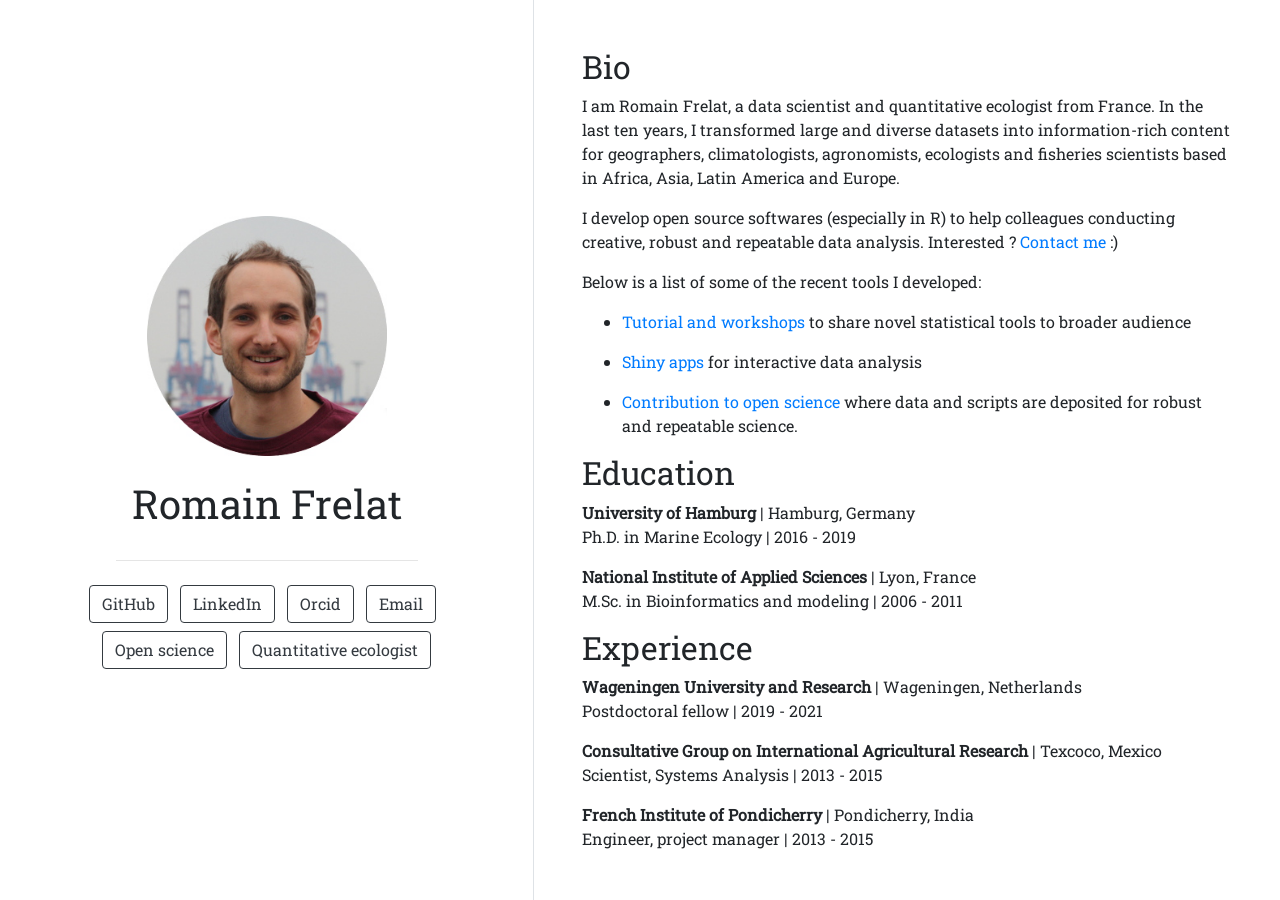
==== commit d8f1cb82: "Update index.html" ====
--- a/index.html
+++ b/index.html
@@ -105,11 +105,11 @@
             </div>
             <div id="experience" class="section level2">
             <h2>Experience</h2>
-            <p><strong>Wageningen University and Research</strong>| Wageningen, Netherlands<br />
+            <p><strong>Wageningen University and Research</strong> | Wageningen, Netherlands<br />
             Postdoctoral fellow | 2019 - 2021</p>
-            <p><strong>Consultative Group on International Agricultural Research</strong>| Texcoco, Mexico Scientist – Systems Analysis | 2013 - 2015</p>
-            <p><strong>French Institute of Pondicherry</strong>| Pondicherry, India<br />
-            Engineer – project manager | 2013 - 2015</p>
+            <p><strong>Consultative Group on International Agricultural Research</strong> | Texcoco, Mexico Scientist, Systems Analysis | 2013 - 2015</p>
+            <p><strong>French Institute of Pondicherry</strong> | Pondicherry, India<br />
+            Engineer, project manager | 2013 - 2015</p>
             </div>
           </div>
         </div>
@@ -185,11 +185,11 @@
               </div>
               <div id="experience" class="section level2">
               <h2>Experience</h2>
-              <p><strong>Wageningen University and Research</strong>| Wageningen, Netherlands<br />
+              <p><strong>Wageningen University and Research</strong> | Wageningen, Netherlands<br />
               Postdoctoral fellow | 2019 - 2021</p>
-              <p><strong>Consultative Group on International Agricultural Research</strong>| Texcoco, Mexico Scientist – Systems Analysis | 2013 - 2015</p>
-              <p><strong>French Institute of Pondicherry</strong>| Pondicherry, India<br />
-              Engineer – project manager | 2013 - 2015</p>
+              <p><strong>Consultative Group on International Agricultural Research</strong> | Texcoco, Mexico Scientist, Systems Analysis | 2013 - 2015</p>
+              <p><strong>French Institute of Pondicherry</strong> | Pondicherry, India<br />
+              Engineer, project manager | 2013 - 2015</p>
               </div>
             </div>
         </div>
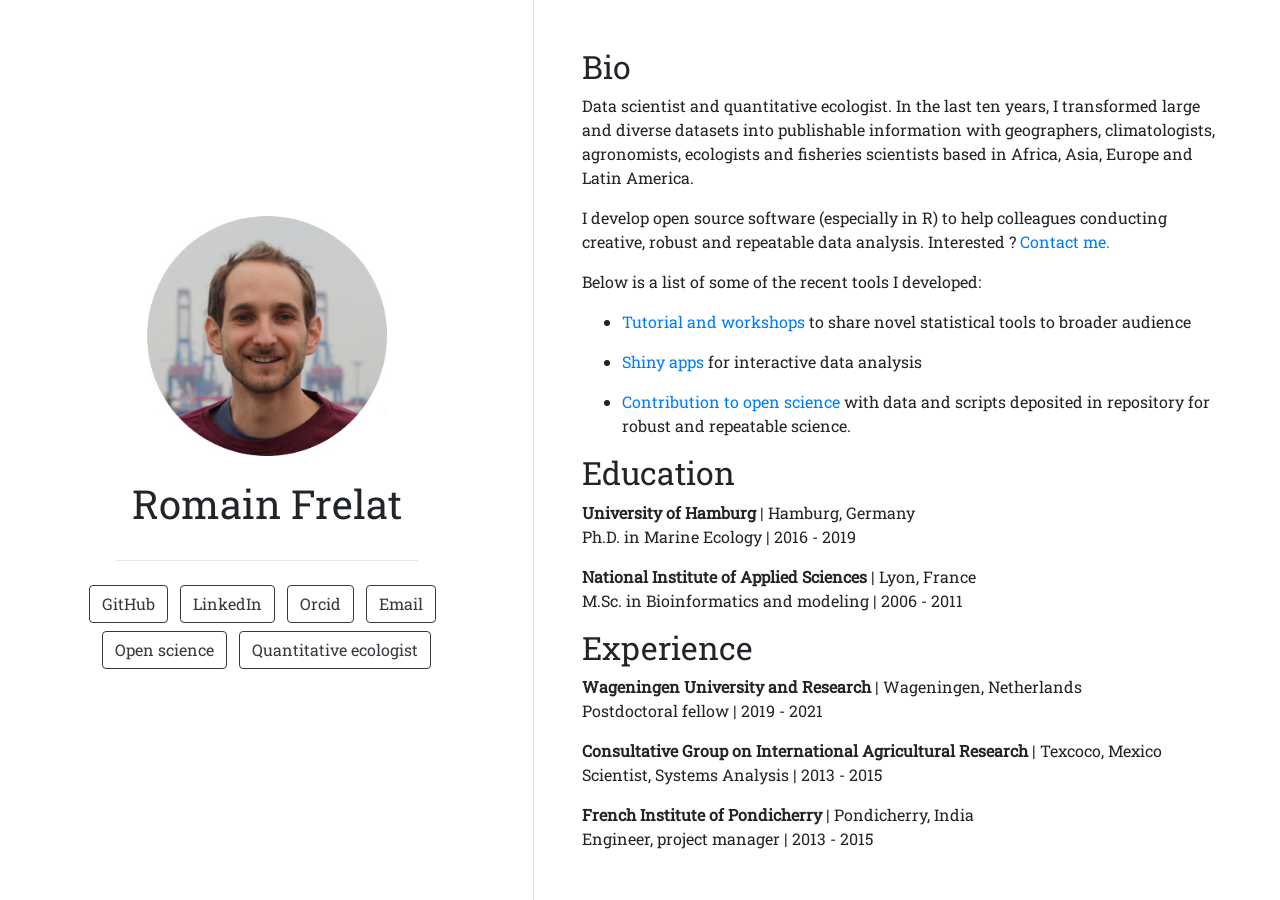
==== commit c747be64: "Update index.html" ====
--- a/index.html
+++ b/index.html
@@ -87,13 +87,13 @@
           <div class="my-5" id="content">
             <div id="bio" class="section level2">
             <h2>Bio</h2>
-            <p>I am Romain Frelat, a data scientist and quantitative ecologist from France. In the last ten years, I transformed large and diverse datasets into information-rich content for geographers, climatologists, agronomists, ecologists and fisheries scientists based in Africa, Asia, Latin America and Europe.</p>
-            <p>I develop open source softwares (especially in R) to help colleagues conducting creative, robust and repeatable data analysis. Interested ? <a href="mailto:rfrelat@yahoo.com">Contact me</a> :)</p>
+            <p>Data scientist and quantitative ecologist. In the last ten years, I transformed large and diverse datasets into publishable information with geographers, climatologists, agronomists, ecologists and fisheries scientists based in Africa, Asia, Europe and Latin America.</p>
+            <p>I develop open source software (especially in R) to help colleagues conducting creative, robust and repeatable data analysis. Interested ? <a href="mailto:rfrelat@yahoo.com">Contact me.</a></p>
             <p>Below is a list of some of the recent tools I developed:</p>
             <ul>
             <li><p><a href="https://rfrelat.github.io/portfolio.html#tuto">Tutorial and workshops</a> to share novel statistical tools to broader audience</p></li>
             <li><p><a href="https://rfrelat.github.io/portfolio.html#shiny">Shiny apps</a> for interactive data analysis</p></li>
-            <li><p><a href="https://rfrelat.github.io/portfolio.html#open">Contribution to open science</a> where data and scripts are deposited for robust and repeatable science.</p></li>
+            <li><p><a href="https://rfrelat.github.io/portfolio.html#open">Contribution to open science</a> with data and scripts deposited in repository for robust and repeatable science.</p></li>
             </ul>
             </div>
             <div id="education" class="section level2">
@@ -167,13 +167,13 @@
             <div class="p pt-4 px-5">
               <div id="bio" class="section level2">
               <h2>Bio</h2>
-              <p>I am Romain Frelat, a data scientist and quantitative ecologist from France. In the last ten years, I transformed large and diverse datasets into information-rich content for geographers, climatologists, agronomists, ecologists and fisheries scientists based in Africa, Asia, Latin America and Europe.</p>
-              <p>I develop open source softwares (especially in R) to help colleagues conducting creative, robust and repeatable data analysis. Interested ? <a href="mailto:rfrelat@yahoo.com">Contact me</a> :)</p>
+              <p>Data scientist and quantitative ecologist. In the last ten years, I transformed large and diverse datasets into publishable information with geographers, climatologists, agronomists, ecologists and fisheries scientists based in Africa, Asia, Europe and Latin America.</p>
+              <p>I develop open source software (especially in R) to help colleagues conducting creative, robust and repeatable data analysis. Interested ? <a href="mailto:rfrelat@yahoo.com">Contact me.</a></p>
               <p>Below is a list of some of the recent tools I developed:</p>
               <ul>
               <li><p><a href="https://rfrelat.github.io/portfolio.html#tuto">Tutorial and workshops</a> to share novel statistical tools to broader audience</p></li>
               <li><p><a href="https://rfrelat.github.io/portfolio.html#shiny">Shiny apps</a> for interactive data analysis</p></li>
-              <li><p><a href="https://rfrelat.github.io/portfolio.html#open">Contribution to open science</a> where data and scripts are deposited for robust and repeatable science.</p></li>
+              <li><p><a href="https://rfrelat.github.io/portfolio.html#open">Contribution to open science</a> with data and scripts deposited in repository for robust and repeatable science.</p></li>
               </ul>
               </div>
               <div id="education" class="section level2">
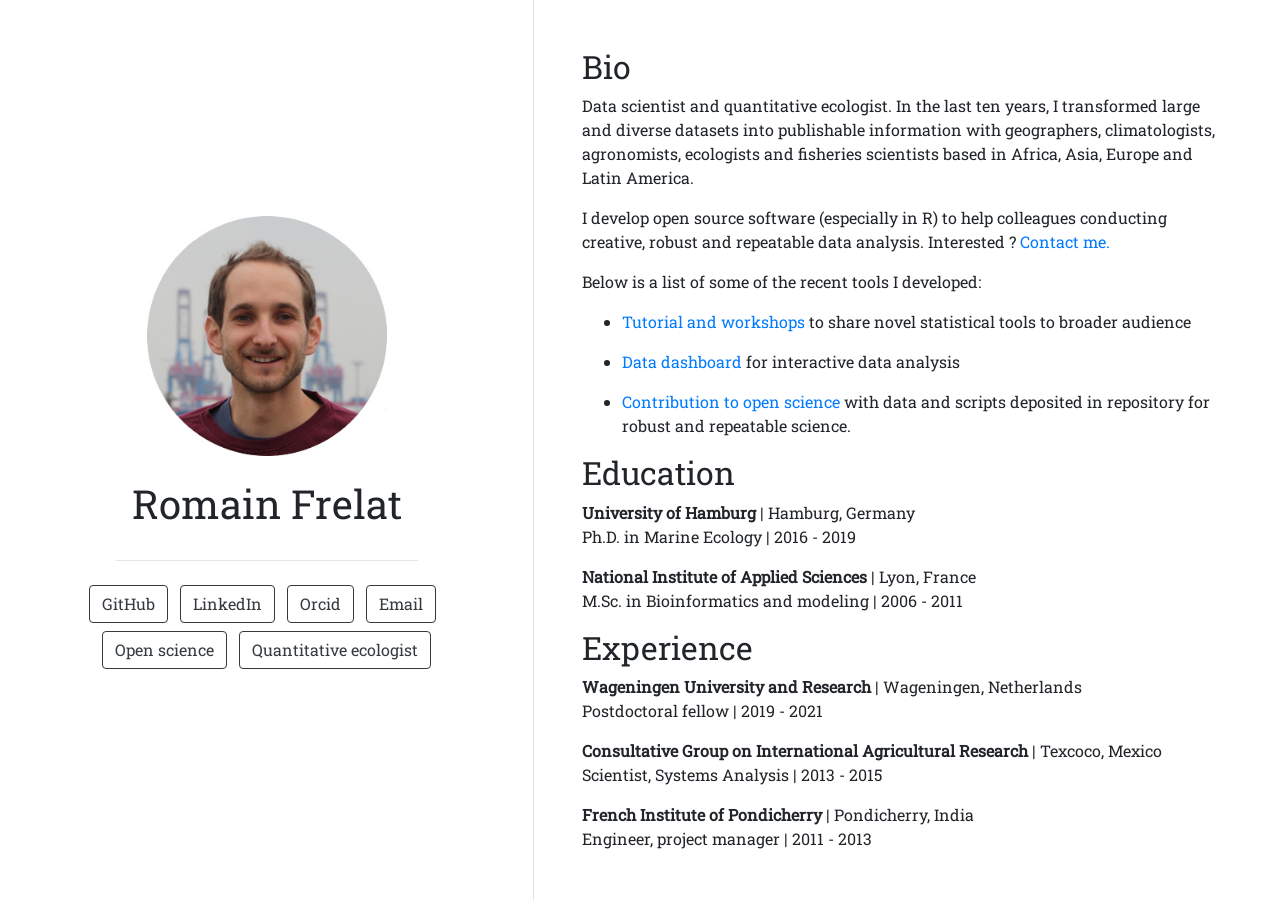
==== commit bc6a5bcf: "Update portfolio" ====
--- a/index.html
+++ b/index.html
@@ -6,15 +6,35 @@
     <meta name="viewport" content="width=device-width, initial-scale=1, shrink-to-fit=no">
 
     <!-- Bootstrap CSS -->
-    <link rel="stylesheet" href="data:text/css; charset=utf-8;charset=utf-8,%3Aroot%7B%2D%2Dblue%3A%23007bff%3B%2D%2Dindigo%3A%236610f2%3B%2D%2Dpurple%3A%236f42c1%3B%2D%2Dpink%3A%23e83e8c%3B%2D%2Dred%3A%23dc3545%3B%2D%2Dorange%3A%23fd7e14%3B%2D%2Dyellow%3A%23ffc107%3B%2D%2Dgreen%3A%2328a745%3B%2D%2Dteal%3A%2320c997%3B%2D%2Dcyan%3A%2317a2b8%3B%2D%2Dwhite%3A%23fff%3B%2D%2Dgray%3A%236c757d%3B%2D%2Dgray%2Ddark%3A%23343a40%3B%2D%2Dprimary%3A%23007bff%3B%2D%2Dsecondary%3A%236c757d%3B%2D%2Dsuccess%3A%2328a745%3B%2D%2Dinfo%3A%2317a2b8%3B%2D%2Dwarning%3A%23ffc107%3B%2D%2Ddanger%3A%23dc3545%3B%2D%2Dlight%3A%23f8f9fa%3B%2D%2Ddark%3A%23343a40%3B%2D%2Dbreakpoint%2Dxs%3A0%3B%2D%2Dbreakpoint%2Dsm%3A576px%3B%2D%2Dbreakpoint%2Dmd%3A768px%3B%2D%2Dbreakpoint%2Dlg%3A992px%3B%2D%2Dbreakpoint%2Dxl%3A1200px%3B%2D%2Dfont%2Dfamily%2Dsans%2Dserif%3A%2Dapple%2Dsystem%2CBlinkMacSystemFont%2C%22Segoe%20UI%22%2CRoboto%2C%22Helvetica%20Neue%22%2CArial%2C%22Noto%20Sans%22%2Csans%2Dserif%2C%22Apple%20Color%20Emoji%22%2C%22Segoe%20UI%20Emoji%22%2C%22Segoe%20UI%20Symbol%22%2C%22Noto%20Color%20Emoji%22%3B%2D%2Dfont%2Dfamily%2Dmonospace%3ASFMono%2DRegular%2CMenlo%2CMonaco%2CConsolas%2C%22Liberation%20Mono%22%2C%22Courier%20New%22%2Cmonospace%7D%2A%2C%3A%3Aafter%2C%3A%3Abefore%7Bbox%2Dsizing%3Aborder%2Dbox%7Dhtml%7Bfont%2Dfamily%3Asans%2Dserif%3Bline%2Dheight%3A1%2E15%3B%2Dwebkit%2Dtext%2Dsize%2Dadjust%3A100%25%3B%2Dwebkit%2Dtap%2Dhighlight%2Dcolor%3Atransparent%7Darticle%2Caside%2Cfigcaption%2Cfigure%2Cfooter%2Cheader%2Chgroup%2Cmain%2Cnav%2Csection%7Bdisplay%3Ablock%7Dbody%7Bmargin%3A0%3Bfont%2Dfamily%3A%2Dapple%2Dsystem%2CBlinkMacSystemFont%2C%22Segoe%20UI%22%2CRoboto%2C%22Helvetica%20Neue%22%2CArial%2C%22Noto%20Sans%22%2Csans%2Dserif%2C%22Apple%20Color%20Emoji%22%2C%22Segoe%20UI%20Emoji%22%2C%22Segoe%20UI%20Symbol%22%2C%22Noto%20Color%20Emoji%22%3Bfont%2Dsize%3A1rem%3Bfont%2Dweight%3A400%3Bline%2Dheight%3A1%2E5%3Bcolor%3A%23212529%3Btext%2Dalign%3Aleft%3Bbackground%2Dcolor%3A%23fff%7D%5Btabindex%3D%22%2D1%22%5D%3Afocus%3Anot%28%3Afocus%2Dvisible%29%7Boutline%3A0%21important%7Dhr%7Bbox%2Dsizing%3Acontent%2Dbox%3Bheight%3A0%3Boverflow%3Avisible%7Dh1%2Ch2%2Ch3%2Ch4%2Ch5%2Ch6%7Bmargin%2Dtop%3A0%3Bmargin%2Dbottom%3A%2E5rem%7Dp%7Bmargin%2Dtop%3A0%3Bmargin%2Dbottom%3A1rem%7Dabbr%5Bdata%2Doriginal%2Dtitle%5D%2Cabbr%5Btitle%5D%7Btext%2Ddecoration%3Aunderline%3B%2Dwebkit%2Dtext%2Ddecoration%3Aunderline%20dotted%3Btext%2Ddecoration%3Aunderline%20dotted%3Bcursor%3Ahelp%3Bborder%2Dbottom%3A0%3B%2Dwebkit%2Dtext%2Ddecoration%2Dskip%2Dink%3Anone%3Btext%2Ddecoration%2Dskip%2Dink%3Anone%7Daddress%7Bmargin%2Dbottom%3A1rem%3Bfont%2Dstyle%3Anormal%3Bline%2Dheight%3Ainherit%7Ddl%2Col%2Cul%7Bmargin%2Dtop%3A0%3Bmargin%2Dbottom%3A1rem%7Dol%20ol%2Col%20ul%2Cul%20ol%2Cul%20ul%7Bmargin%2Dbottom%3A0%7Ddt%7Bfont%2Dweight%3A700%7Ddd%7Bmargin%2Dbottom%3A%2E5rem%3Bmargin%2Dleft%3A0%7Dblockquote%7Bmargin%3A0%200%201rem%7Db%2Cstrong%7Bfont%2Dweight%3Abolder%7Dsmall%7Bfont%2Dsize%3A80%25%7Dsub%2Csup%7Bposition%3Arelative%3Bfont%2Dsize%3A75%25%3Bline%2Dheight%3A0%3Bvertical%2Dalign%3Abaseline%7Dsub%7Bbottom%3A%2D%2E25em%7Dsup%7Btop%3A%2D%2E5em%7Da%7Bcolor%3A%23007bff%3Btext%2Ddecoration%3Anone%3Bbackground%2Dcolor%3Atransparent%7Da%3Ahover%7Bcolor%3A%230056b3%3Btext%2Ddecoration%3Aunderline%7Da%3Anot%28%5Bhref%5D%29%7Bcolor%3Ainherit%3Btext%2Ddecoration%3Anone%7Da%3Anot%28%5Bhref%5D%29%3Ahover%7Bcolor%3Ainherit%3Btext%2Ddecoration%3Anone%7Dcode%2Ckbd%2Cpre%2Csamp%7Bfont%2Dfamily%3ASFMono%2DRegular%2CMenlo%2CMonaco%2CConsolas%2C%22Liberation%20Mono%22%2C%22Courier%20New%22%2Cmonospace%3Bfont%2Dsize%3A1em%7Dpre%7Bmargin%2Dtop%3A0%3Bmargin%2Dbottom%3A1rem%3Boverflow%3Aauto%3B%2Dms%2Doverflow%2Dstyle%3Ascrollbar%7Dfigure%7Bmargin%3A0%200%201rem%7Dimg%7Bvertical%2Dalign%3Amiddle%3Bborder%2Dstyle%3Anone%7Dsvg%7Boverflow%3Ahidden%3Bvertical%2Dalign%3Amiddle%7Dtable%7Bborder%2Dcollapse%3Acollapse%7Dcaption%7Bpadding%2Dtop%3A%2E75rem%3Bpadding%2Dbottom%3A%2E75rem%3Bcolor%3A%236c757d%3Btext%2Dalign%3Aleft%3Bcaption%2Dside%3Abottom%7Dth%7Btext%2Dalign%3Ainherit%7Dlabel%7Bdisplay%3Ainline%2Dblock%3Bmargin%2Dbottom%3A%2E5rem%7Dbutton%7Bborder%2Dradius%3A0%7Dbutton%3Afocus%7Boutline%3A1px%20dotted%3Boutline%3A5px%20auto%20%2Dwebkit%2Dfocus%2Dring%2Dcolor%7Dbutton%2Cinput%2Coptgroup%2Cselect%2Ctextarea%7Bmargin%3A0%3Bfont%2Dfamily%3Ainherit%3Bfont%2Dsize%3Ainherit%3Bline%2Dheight%3Ainherit%7Dbutton%2Cinput%7Boverflow%3Avisible%7Dbutton%2Cselect%7Btext%2Dtransform%3Anone%7D%5Brole%3Dbutton%5D%7Bcursor%3Apointer%7Dselect%7Bword%2Dwrap%3Anormal%7D%5Btype%3Dbutton%5D%2C%5Btype%3Dreset%5D%2C%5Btype%3Dsubmit%5D%2Cbutton%7B%2Dwebkit%2Dappearance%3Abutton%7D%5Btype%3Dbutton%5D%3Anot%28%3Adisabled%29%2C%5Btype%3Dreset%5D%3Anot%28%3Adisabled%29%2C%5Btype%3Dsubmit%5D%3Anot%28%3Adisabled%29%2Cbutton%3Anot%28%3Adisabled%29%7Bcursor%3Apointer%7D%5Btype%3Dbutton%5D%3A%3A%2Dmoz%2Dfocus%2Dinner%2C%5Btype%3Dreset%5D%3A%3A%2Dmoz%2Dfocus%2Dinner%2C%5Btype%3Dsubmit%5D%3A%3A%2Dmoz%2Dfocus%2Dinner%2Cbutton%3A%3A%2Dmoz%2Dfocus%2Dinner%7Bpadding%3A0%3Bborder%2Dstyle%3Anone%7Dinput%5Btype%3Dcheckbox%5D%2Cinput%5Btype%3Dradio%5D%7Bbox%2Dsizing%3Aborder%2Dbox%3Bpadding%3A0%7Dtextarea%7Boverflow%3Aauto%3Bresize%3Avertical%7Dfieldset%7Bmin%2Dwidth%3A0%3Bpadding%3A0%3Bmargin%3A0%3Bborder%3A0%7Dlegend%7Bdisplay%3Ablock%3Bwidth%3A100%25%3Bmax%2Dwidth%3A100%25%3Bpadding%3A0%3Bmargin%2Dbottom%3A%2E5rem%3Bfont%2Dsize%3A1%2E5rem%3Bline%2Dheight%3Ainherit%3Bcolor%3Ainherit%3Bwhite%2Dspace%3Anormal%7Dprogress%7Bvertical%2Dalign%3Abaseline%7D%5Btype%3Dnumber%5D%3A%3A%2Dwebkit%2Dinner%2Dspin%2Dbutton%2C%5Btype%3Dnumber%5D%3A%3A%2Dwebkit%2Douter%2Dspin%2Dbutton%7Bheight%3Aauto%7D%5Btype%3Dsearch%5D%7Boutline%2Doffset%3A%2D2px%3B%2Dwebkit%2Dappearance%3Anone%7D%5Btype%3Dsearch%5D%3A%3A%2Dwebkit%2Dsearch%2Ddecoration%7B%2Dwebkit%2Dappearance%3Anone%7D%3A%3A%2Dwebkit%2Dfile%2Dupload%2Dbutton%7Bfont%3Ainherit%3B%2Dwebkit%2Dappearance%3Abutton%7Doutput%7Bdisplay%3Ainline%2Dblock%7Dsummary%7Bdisplay%3Alist%2Ditem%3Bcursor%3Apointer%7Dtemplate%7Bdisplay%3Anone%7D%5Bhidden%5D%7Bdisplay%3Anone%21important%7D%2Eh1%2C%2Eh2%2C%2Eh3%2C%2Eh4%2C%2Eh5%2C%2Eh6%2Ch1%2Ch2%2Ch3%2Ch4%2Ch5%2Ch6%7Bmargin%2Dbottom%3A%2E5rem%3Bfont%2Dweight%3A500%3Bline%2Dheight%3A1%2E2%7D%2Eh1%2Ch1%7Bfont%2Dsize%3A2%2E5rem%7D%2Eh2%2Ch2%7Bfont%2Dsize%3A2rem%7D%2Eh3%2Ch3%7Bfont%2Dsize%3A1%2E75rem%7D%2Eh4%2Ch4%7Bfont%2Dsize%3A1%2E5rem%7D%2Eh5%2Ch5%7Bfont%2Dsize%3A1%2E25rem%7D%2Eh6%2Ch6%7Bfont%2Dsize%3A1rem%7D%2Elead%7Bfont%2Dsize%3A1%2E25rem%3Bfont%2Dweight%3A300%7D%2Edisplay%2D1%7Bfont%2Dsize%3A6rem%3Bfont%2Dweight%3A300%3Bline%2Dheight%3A1%2E2%7D%2Edisplay%2D2%7Bfont%2Dsize%3A5%2E5rem%3Bfont%2Dweight%3A300%3Bline%2Dheight%3A1%2E2%7D%2Edisplay%2D3%7Bfont%2Dsize%3A4%2E5rem%3Bfont%2Dweight%3A300%3Bline%2Dheight%3A1%2E2%7D%2Edisplay%2D4%7Bfont%2Dsize%3A3%2E5rem%3Bfont%2Dweight%3A300%3Bline%2Dheight%3A1%2E2%7Dhr%7Bmargin%2Dtop%3A1rem%3Bmargin%2Dbottom%3A1rem%3Bborder%3A0%3Bborder%2Dtop%3A1px%20solid%20rgba%280%2C0%2C0%2C%2E1%29%7D%2Esmall%2Csmall%7Bfont%2Dsize%3A80%25%3Bfont%2Dweight%3A400%7D%2Emark%2Cmark%7Bpadding%3A%2E2em%3Bbackground%2Dcolor%3A%23fcf8e3%7D%2Elist%2Dunstyled%7Bpadding%2Dleft%3A0%3Blist%2Dstyle%3Anone%7D%2Elist%2Dinline%7Bpadding%2Dleft%3A0%3Blist%2Dstyle%3Anone%7D%2Elist%2Dinline%2Ditem%7Bdisplay%3Ainline%2Dblock%7D%2Elist%2Dinline%2Ditem%3Anot%28%3Alast%2Dchild%29%7Bmargin%2Dright%3A%2E5rem%7D%2Einitialism%7Bfont%2Dsize%3A90%25%3Btext%2Dtransform%3Auppercase%7D%2Eblockquote%7Bmargin%2Dbottom%3A1rem%3Bfont%2Dsize%3A1%2E25rem%7D%2Eblockquote%2Dfooter%7Bdisplay%3Ablock%3Bfont%2Dsize%3A80%25%3Bcolor%3A%236c757d%7D%2Eblockquote%2Dfooter%3A%3Abefore%7Bcontent%3A%22%5C2014%5C00A0%22%7D%2Eimg%2Dfluid%7Bmax%2Dwidth%3A100%25%3Bheight%3Aauto%7D%2Eimg%2Dthumbnail%7Bpadding%3A%2E25rem%3Bbackground%2Dcolor%3A%23fff%3Bborder%3A1px%20solid%20%23dee2e6%3Bborder%2Dradius%3A%2E25rem%3Bmax%2Dwidth%3A100%25%3Bheight%3Aauto%7D%2Efigure%7Bdisplay%3Ainline%2Dblock%7D%2Efigure%2Dimg%7Bmargin%2Dbottom%3A%2E5rem%3Bline%2Dheight%3A1%7D%2Efigure%2Dcaption%7Bfont%2Dsize%3A90%25%3Bcolor%3A%236c757d%7Dcode%7Bfont%2Dsize%3A87%2E5%25%3Bcolor%3A%23e83e8c%3Bword%2Dwrap%3Abreak%2Dword%7Da%3Ecode%7Bcolor%3Ainherit%7Dkbd%7Bpadding%3A%2E2rem%20%2E4rem%3Bfont%2Dsize%3A87%2E5%25%3Bcolor%3A%23fff%3Bbackground%2Dcolor%3A%23212529%3Bborder%2Dradius%3A%2E2rem%7Dkbd%20kbd%7Bpadding%3A0%3Bfont%2Dsize%3A100%25%3Bfont%2Dweight%3A700%7Dpre%7Bdisplay%3Ablock%3Bfont%2Dsize%3A87%2E5%25%3Bcolor%3A%23212529%7Dpre%20code%7Bfont%2Dsize%3Ainherit%3Bcolor%3Ainherit%3Bword%2Dbreak%3Anormal%7D%2Epre%2Dscrollable%7Bmax%2Dheight%3A340px%3Boverflow%2Dy%3Ascroll%7D%2Econtainer%7Bwidth%3A100%25%3Bpadding%2Dright%3A15px%3Bpadding%2Dleft%3A15px%3Bmargin%2Dright%3Aauto%3Bmargin%2Dleft%3Aauto%7D%40media%20%28min%2Dwidth%3A576px%29%7B%2Econtainer%7Bmax%2Dwidth%3A540px%7D%7D%40media%20%28min%2Dwidth%3A768px%29%7B%2Econtainer%7Bmax%2Dwidth%3A720px%7D%7D%40media%20%28min%2Dwidth%3A992px%29%7B%2Econtainer%7Bmax%2Dwidth%3A960px%7D%7D%40media%20%28min%2Dwidth%3A1200px%29%7B%2Econtainer%7Bmax%2Dwidth%3A1140px%7D%7D%2Econtainer%2Dfluid%2C%2Econtainer%2Dlg%2C%2Econtainer%2Dmd%2C%2Econtainer%2Dsm%2C%2Econtainer%2Dxl%7Bwidth%3A100%25%3Bpadding%2Dright%3A15px%3Bpadding%2Dleft%3A15px%3Bmargin%2Dright%3Aauto%3Bmargin%2Dleft%3Aauto%7D%40media%20%28min%2Dwidth%3A576px%29%7B%2Econtainer%2C%2Econtainer%2Dsm%7Bmax%2Dwidth%3A540px%7D%7D%40media%20%28min%2Dwidth%3A768px%29%7B%2Econtainer%2C%2Econtainer%2Dmd%2C%2Econtainer%2Dsm%7Bmax%2Dwidth%3A720px%7D%7D%40media%20%28min%2Dwidth%3A992px%29%7B%2Econtainer%2C%2Econtainer%2Dlg%2C%2Econtainer%2Dmd%2C%2Econtainer%2Dsm%7Bmax%2Dwidth%3A960px%7D%7D%40media%20%28min%2Dwidth%3A1200px%29%7B%2Econtainer%2C%2Econtainer%2Dlg%2C%2Econtainer%2Dmd%2C%2Econtainer%2Dsm%2C%2Econtainer%2Dxl%7Bmax%2Dwidth%3A1140px%7D%7D%2Erow%7Bdisplay%3A%2Dms%2Dflexbox%3Bdisplay%3Aflex%3B%2Dms%2Dflex%2Dwrap%3Awrap%3Bflex%2Dwrap%3Awrap%3Bmargin%2Dright%3A%2D15px%3Bmargin%2Dleft%3A%2D15px%7D%2Eno%2Dgutters%7Bmargin%2Dright%3A0%3Bmargin%2Dleft%3A0%7D%2Eno%2Dgutters%3E%2Ecol%2C%2Eno%2Dgutters%3E%5Bclass%2A%3Dcol%2D%5D%7Bpadding%2Dright%3A0%3Bpadding%2Dleft%3A0%7D%2Ecol%2C%2Ecol%2D1%2C%2Ecol%2D10%2C%2Ecol%2D11%2C%2Ecol%2D12%2C%2Ecol%2D2%2C%2Ecol%2D3%2C%2Ecol%2D4%2C%2Ecol%2D5%2C%2Ecol%2D6%2C%2Ecol%2D7%2C%2Ecol%2D8%2C%2Ecol%2D9%2C%2Ecol%2Dauto%2C%2Ecol%2Dlg%2C%2Ecol%2Dlg%2D1%2C%2Ecol%2Dlg%2D10%2C%2Ecol%2Dlg%2D11%2C%2Ecol%2Dlg%2D12%2C%2Ecol%2Dlg%2D2%2C%2Ecol%2Dlg%2D3%2C%2Ecol%2Dlg%2D4%2C%2Ecol%2Dlg%2D5%2C%2Ecol%2Dlg%2D6%2C%2Ecol%2Dlg%2D7%2C%2Ecol%2Dlg%2D8%2C%2Ecol%2Dlg%2D9%2C%2Ecol%2Dlg%2Dauto%2C%2Ecol%2Dmd%2C%2Ecol%2Dmd%2D1%2C%2Ecol%2Dmd%2D10%2C%2Ecol%2Dmd%2D11%2C%2Ecol%2Dmd%2D12%2C%2Ecol%2Dmd%2D2%2C%2Ecol%2Dmd%2D3%2C%2Ecol%2Dmd%2D4%2C%2Ecol%2Dmd%2D5%2C%2Ecol%2Dmd%2D6%2C%2Ecol%2Dmd%2D7%2C%2Ecol%2Dmd%2D8%2C%2Ecol%2Dmd%2D9%2C%2Ecol%2Dmd%2Dauto%2C%2Ecol%2Dsm%2C%2Ecol%2Dsm%2D1%2C%2Ecol%2Dsm%2D10%2C%2Ecol%2Dsm%2D11%2C%2Ecol%2Dsm%2D12%2C%2Ecol%2Dsm%2D2%2C%2Ecol%2Dsm%2D3%2C%2Ecol%2Dsm%2D4%2C%2Ecol%2Dsm%2D5%2C%2Ecol%2Dsm%2D6%2C%2Ecol%2Dsm%2D7%2C%2Ecol%2Dsm%2D8%2C%2Ecol%2Dsm%2D9%2C%2Ecol%2Dsm%2Dauto%2C%2Ecol%2Dxl%2C%2Ecol%2Dxl%2D1%2C%2Ecol%2Dxl%2D10%2C%2Ecol%2Dxl%2D11%2C%2Ecol%2Dxl%2D12%2C%2Ecol%2Dxl%2D2%2C%2Ecol%2Dxl%2D3%2C%2Ecol%2Dxl%2D4%2C%2Ecol%2Dxl%2D5%2C%2Ecol%2Dxl%2D6%2C%2Ecol%2Dxl%2D7%2C%2Ecol%2Dxl%2D8%2C%2Ecol%2Dxl%2D9%2C%2Ecol%2Dxl%2Dauto%7Bposition%3Arelative%3Bwidth%3A100%25%3Bpadding%2Dright%3A15px%3Bpadding%2Dleft%3A15px%7D%2Ecol%7B%2Dms%2Dflex%2Dpreferred%2Dsize%3A0%3Bflex%2Dbasis%3A0%3B%2Dms%2Dflex%2Dpositive%3A1%3Bflex%2Dgrow%3A1%3Bmin%2Dwidth%3A0%3Bmax%2Dwidth%3A100%25%7D%2Erow%2Dcols%2D1%3E%2A%7B%2Dms%2Dflex%3A0%200%20100%25%3Bflex%3A0%200%20100%25%3Bmax%2Dwidth%3A100%25%7D%2Erow%2Dcols%2D2%3E%2A%7B%2Dms%2Dflex%3A0%200%2050%25%3Bflex%3A0%200%2050%25%3Bmax%2Dwidth%3A50%25%7D%2Erow%2Dcols%2D3%3E%2A%7B%2Dms%2Dflex%3A0%200%2033%2E333333%25%3Bflex%3A0%200%2033%2E333333%25%3Bmax%2Dwidth%3A33%2E333333%25%7D%2Erow%2Dcols%2D4%3E%2A%7B%2Dms%2Dflex%3A0%200%2025%25%3Bflex%3A0%200%2025%25%3Bmax%2Dwidth%3A25%25%7D%2Erow%2Dcols%2D5%3E%2A%7B%2Dms%2Dflex%3A0%200%2020%25%3Bflex%3A0%200%2020%25%3Bmax%2Dwidth%3A20%25%7D%2Erow%2Dcols%2D6%3E%2A%7B%2Dms%2Dflex%3A0%200%2016%2E666667%25%3Bflex%3A0%200%2016%2E666667%25%3Bmax%2Dwidth%3A16%2E666667%25%7D%2Ecol%2Dauto%7B%2Dms%2Dflex%3A0%200%20auto%3Bflex%3A0%200%20auto%3Bwidth%3Aauto%3Bmax%2Dwidth%3A100%25%7D%2Ecol%2D1%7B%2Dms%2Dflex%3A0%200%208%2E333333%25%3Bflex%3A0%200%208%2E333333%25%3Bmax%2Dwidth%3A8%2E333333%25%7D%2Ecol%2D2%7B%2Dms%2Dflex%3A0%200%2016%2E666667%25%3Bflex%3A0%200%2016%2E666667%25%3Bmax%2Dwidth%3A16%2E666667%25%7D%2Ecol%2D3%7B%2Dms%2Dflex%3A0%200%2025%25%3Bflex%3A0%200%2025%25%3Bmax%2Dwidth%3A25%25%7D%2Ecol%2D4%7B%2Dms%2Dflex%3A0%200%2033%2E333333%25%3Bflex%3A0%200%2033%2E333333%25%3Bmax%2Dwidth%3A33%2E333333%25%7D%2Ecol%2D5%7B%2Dms%2Dflex%3A0%200%2041%2E666667%25%3Bflex%3A0%200%2041%2E666667%25%3Bmax%2Dwidth%3A41%2E666667%25%7D%2Ecol%2D6%7B%2Dms%2Dflex%3A0%200%2050%25%3Bflex%3A0%200%2050%25%3Bmax%2Dwidth%3A50%25%7D%2Ecol%2D7%7B%2Dms%2Dflex%3A0%200%2058%2E333333%25%3Bflex%3A0%200%2058%2E333333%25%3Bmax%2Dwidth%3A58%2E333333%25%7D%2Ecol%2D8%7B%2Dms%2Dflex%3A0%200%2066%2E666667%25%3Bflex%3A0%200%2066%2E666667%25%3Bmax%2Dwidth%3A66%2E666667%25%7D%2Ecol%2D9%7B%2Dms%2Dflex%3A0%200%2075%25%3Bflex%3A0%200%2075%25%3Bmax%2Dwidth%3A75%25%7D%2Ecol%2D10%7B%2Dms%2Dflex%3A0%200%2083%2E333333%25%3Bflex%3A0%200%2083%2E333333%25%3Bmax%2Dwidth%3A83%2E333333%25%7D%2Ecol%2D11%7B%2Dms%2Dflex%3A0%200%2091%2E666667%25%3Bflex%3A0%200%2091%2E666667%25%3Bmax%2Dwidth%3A91%2E666667%25%7D%2Ecol%2D12%7B%2Dms%2Dflex%3A0%200%20100%25%3Bflex%3A0%200%20100%25%3Bmax%2Dwidth%3A100%25%7D%2Eorder%2Dfirst%7B%2Dms%2Dflex%2Dorder%3A%2D1%3Border%3A%2D1%7D%2Eorder%2Dlast%7B%2Dms%2Dflex%2Dorder%3A13%3Border%3A13%7D%2Eorder%2D0%7B%2Dms%2Dflex%2Dorder%3A0%3Border%3A0%7D%2Eorder%2D1%7B%2Dms%2Dflex%2Dorder%3A1%3Border%3A1%7D%2Eorder%2D2%7B%2Dms%2Dflex%2Dorder%3A2%3Border%3A2%7D%2Eorder%2D3%7B%2Dms%2Dflex%2Dorder%3A3%3Border%3A3%7D%2Eorder%2D4%7B%2Dms%2Dflex%2Dorder%3A4%3Border%3A4%7D%2Eorder%2D5%7B%2Dms%2Dflex%2Dorder%3A5%3Border%3A5%7D%2Eorder%2D6%7B%2Dms%2Dflex%2Dorder%3A6%3Border%3A6%7D%2Eorder%2D7%7B%2Dms%2Dflex%2Dorder%3A7%3Border%3A7%7D%2Eorder%2D8%7B%2Dms%2Dflex%2Dorder%3A8%3Border%3A8%7D%2Eorder%2D9%7B%2Dms%2Dflex%2Dorder%3A9%3Border%3A9%7D%2Eorder%2D10%7B%2Dms%2Dflex%2Dorder%3A10%3Border%3A10%7D%2Eorder%2D11%7B%2Dms%2Dflex%2Dorder%3A11%3Border%3A11%7D%2Eorder%2D12%7B%2Dms%2Dflex%2Dorder%3A12%3Border%3A12%7D%2Eoffset%2D1%7Bmargin%2Dleft%3A8%2E333333%25%7D%2Eoffset%2D2%7Bmargin%2Dleft%3A16%2E666667%25%7D%2Eoffset%2D3%7Bmargin%2Dleft%3A25%25%7D%2Eoffset%2D4%7Bmargin%2Dleft%3A33%2E333333%25%7D%2Eoffset%2D5%7Bmargin%2Dleft%3A41%2E666667%25%7D%2Eoffset%2D6%7Bmargin%2Dleft%3A50%25%7D%2Eoffset%2D7%7Bmargin%2Dleft%3A58%2E333333%25%7D%2Eoffset%2D8%7Bmargin%2Dleft%3A66%2E666667%25%7D%2Eoffset%2D9%7Bmargin%2Dleft%3A75%25%7D%2Eoffset%2D10%7Bmargin%2Dleft%3A83%2E333333%25%7D%2Eoffset%2D11%7Bmargin%2Dleft%3A91%2E666667%25%7D%40media%20%28min%2Dwidth%3A576px%29%7B%2Ecol%2Dsm%7B%2Dms%2Dflex%2Dpreferred%2Dsize%3A0%3Bflex%2Dbasis%3A0%3B%2Dms%2Dflex%2Dpositive%3A1%3Bflex%2Dgrow%3A1%3Bmin%2Dwidth%3A0%3Bmax%2Dwidth%3A100%25%7D%2Erow%2Dcols%2Dsm%2D1%3E%2A%7B%2Dms%2Dflex%3A0%200%20100%25%3Bflex%3A0%200%20100%25%3Bmax%2Dwidth%3A100%25%7D%2Erow%2Dcols%2Dsm%2D2%3E%2A%7B%2Dms%2Dflex%3A0%200%2050%25%3Bflex%3A0%200%2050%25%3Bmax%2Dwidth%3A50%25%7D%2Erow%2Dcols%2Dsm%2D3%3E%2A%7B%2Dms%2Dflex%3A0%200%2033%2E333333%25%3Bflex%3A0%200%2033%2E333333%25%3Bmax%2Dwidth%3A33%2E333333%25%7D%2Erow%2Dcols%2Dsm%2D4%3E%2A%7B%2Dms%2Dflex%3A0%200%2025%25%3Bflex%3A0%200%2025%25%3Bmax%2Dwidth%3A25%25%7D%2Erow%2Dcols%2Dsm%2D5%3E%2A%7B%2Dms%2Dflex%3A0%200%2020%25%3Bflex%3A0%200%2020%25%3Bmax%2Dwidth%3A20%25%7D%2Erow%2Dcols%2Dsm%2D6%3E%2A%7B%2Dms%2Dflex%3A0%200%2016%2E666667%25%3Bflex%3A0%200%2016%2E666667%25%3Bmax%2Dwidth%3A16%2E666667%25%7D%2Ecol%2Dsm%2Dauto%7B%2Dms%2Dflex%3A0%200%20auto%3Bflex%3A0%200%20auto%3Bwidth%3Aauto%3Bmax%2Dwidth%3A100%25%7D%2Ecol%2Dsm%2D1%7B%2Dms%2Dflex%3A0%200%208%2E333333%25%3Bflex%3A0%200%208%2E333333%25%3Bmax%2Dwidth%3A8%2E333333%25%7D%2Ecol%2Dsm%2D2%7B%2Dms%2Dflex%3A0%200%2016%2E666667%25%3Bflex%3A0%200%2016%2E666667%25%3Bmax%2Dwidth%3A16%2E666667%25%7D%2Ecol%2Dsm%2D3%7B%2Dms%2Dflex%3A0%200%2025%25%3Bflex%3A0%200%2025%25%3Bmax%2Dwidth%3A25%25%7D%2Ecol%2Dsm%2D4%7B%2Dms%2Dflex%3A0%200%2033%2E333333%25%3Bflex%3A0%200%2033%2E333333%25%3Bmax%2Dwidth%3A33%2E333333%25%7D%2Ecol%2Dsm%2D5%7B%2Dms%2Dflex%3A0%200%2041%2E666667%25%3Bflex%3A0%200%2041%2E666667%25%3Bmax%2Dwidth%3A41%2E666667%25%7D%2Ecol%2Dsm%2D6%7B%2Dms%2Dflex%3A0%200%2050%25%3Bflex%3A0%200%2050%25%3Bmax%2Dwidth%3A50%25%7D%2Ecol%2Dsm%2D7%7B%2Dms%2Dflex%3A0%200%2058%2E333333%25%3Bflex%3A0%200%2058%2E333333%25%3Bmax%2Dwidth%3A58%2E333333%25%7D%2Ecol%2Dsm%2D8%7B%2Dms%2Dflex%3A0%200%2066%2E666667%25%3Bflex%3A0%200%2066%2E666667%25%3Bmax%2Dwidth%3A66%2E666667%25%7D%2Ecol%2Dsm%2D9%7B%2Dms%2Dflex%3A0%200%2075%25%3Bflex%3A0%200%2075%25%3Bmax%2Dwidth%3A75%25%7D%2Ecol%2Dsm%2D10%7B%2Dms%2Dflex%3A0%200%2083%2E333333%25%3Bflex%3A0%200%2083%2E333333%25%3Bmax%2Dwidth%3A83%2E333333%25%7D%2Ecol%2Dsm%2D11%7B%2Dms%2Dflex%3A0%200%2091%2E666667%25%3Bflex%3A0%200%2091%2E666667%25%3Bmax%2Dwidth%3A91%2E666667%25%7D%2Ecol%2Dsm%2D12%7B%2Dms%2Dflex%3A0%200%20100%25%3Bflex%3A0%200%20100%25%3Bmax%2Dwidth%3A100%25%7D%2Eorder%2Dsm%2Dfirst%7B%2Dms%2Dflex%2Dorder%3A%2D1%3Border%3A%2D1%7D%2Eorder%2Dsm%2Dlast%7B%2Dms%2Dflex%2Dorder%3A13%3Border%3A13%7D%2Eorder%2Dsm%2D0%7B%2Dms%2Dflex%2Dorder%3A0%3Border%3A0%7D%2Eorder%2Dsm%2D1%7B%2Dms%2Dflex%2Dorder%3A1%3Border%3A1%7D%2Eorder%2Dsm%2D2%7B%2Dms%2Dflex%2Dorder%3A2%3Border%3A2%7D%2Eorder%2Dsm%2D3%7B%2Dms%2Dflex%2Dorder%3A3%3Border%3A3%7D%2Eorder%2Dsm%2D4%7B%2Dms%2Dflex%2Dorder%3A4%3Border%3A4%7D%2Eorder%2Dsm%2D5%7B%2Dms%2Dflex%2Dorder%3A5%3Border%3A5%7D%2Eorder%2Dsm%2D6%7B%2Dms%2Dflex%2Dorder%3A6%3Border%3A6%7D%2Eorder%2Dsm%2D7%7B%2Dms%2Dflex%2Dorder%3A7%3Border%3A7%7D%2Eorder%2Dsm%2D8%7B%2Dms%2Dflex%2Dorder%3A8%3Border%3A8%7D%2Eorder%2Dsm%2D9%7B%2Dms%2Dflex%2Dorder%3A9%3Border%3A9%7D%2Eorder%2Dsm%2D10%7B%2Dms%2Dflex%2Dorder%3A10%3Border%3A10%7D%2Eorder%2Dsm%2D11%7B%2Dms%2Dflex%2Dorder%3A11%3Border%3A11%7D%2Eorder%2Dsm%2D12%7B%2Dms%2Dflex%2Dorder%3A12%3Border%3A12%7D%2Eoffset%2Dsm%2D0%7Bmargin%2Dleft%3A0%7D%2Eoffset%2Dsm%2D1%7Bmargin%2Dleft%3A8%2E333333%25%7D%2Eoffset%2Dsm%2D2%7Bmargin%2Dleft%3A16%2E666667%25%7D%2Eoffset%2Dsm%2D3%7Bmargin%2Dleft%3A25%25%7D%2Eoffset%2Dsm%2D4%7Bmargin%2Dleft%3A33%2E333333%25%7D%2Eoffset%2Dsm%2D5%7Bmargin%2Dleft%3A41%2E666667%25%7D%2Eoffset%2Dsm%2D6%7Bmargin%2Dleft%3A50%25%7D%2Eoffset%2Dsm%2D7%7Bmargin%2Dleft%3A58%2E333333%25%7D%2Eoffset%2Dsm%2D8%7Bmargin%2Dleft%3A66%2E666667%25%7D%2Eoffset%2Dsm%2D9%7Bmargin%2Dleft%3A75%25%7D%2Eoffset%2Dsm%2D10%7Bmargin%2Dleft%3A83%2E333333%25%7D%2Eoffset%2Dsm%2D11%7Bmargin%2Dleft%3A91%2E666667%25%7D%7D%40media%20%28min%2Dwidth%3A768px%29%7B%2Ecol%2Dmd%7B%2Dms%2Dflex%2Dpreferred%2Dsize%3A0%3Bflex%2Dbasis%3A0%3B%2Dms%2Dflex%2Dpositive%3A1%3Bflex%2Dgrow%3A1%3Bmin%2Dwidth%3A0%3Bmax%2Dwidth%3A100%25%7D%2Erow%2Dcols%2Dmd%2D1%3E%2A%7B%2Dms%2Dflex%3A0%200%20100%25%3Bflex%3A0%200%20100%25%3Bmax%2Dwidth%3A100%25%7D%2Erow%2Dcols%2Dmd%2D2%3E%2A%7B%2Dms%2Dflex%3A0%200%2050%25%3Bflex%3A0%200%2050%25%3Bmax%2Dwidth%3A50%25%7D%2Erow%2Dcols%2Dmd%2D3%3E%2A%7B%2Dms%2Dflex%3A0%200%2033%2E333333%25%3Bflex%3A0%200%2033%2E333333%25%3Bmax%2Dwidth%3A33%2E333333%25%7D%2Erow%2Dcols%2Dmd%2D4%3E%2A%7B%2Dms%2Dflex%3A0%200%2025%25%3Bflex%3A0%200%2025%25%3Bmax%2Dwidth%3A25%25%7D%2Erow%2Dcols%2Dmd%2D5%3E%2A%7B%2Dms%2Dflex%3A0%200%2020%25%3Bflex%3A0%200%2020%25%3Bmax%2Dwidth%3A20%25%7D%2Erow%2Dcols%2Dmd%2D6%3E%2A%7B%2Dms%2Dflex%3A0%200%2016%2E666667%25%3Bflex%3A0%200%2016%2E666667%25%3Bmax%2Dwidth%3A16%2E666667%25%7D%2Ecol%2Dmd%2Dauto%7B%2Dms%2Dflex%3A0%200%20auto%3Bflex%3A0%200%20auto%3Bwidth%3Aauto%3Bmax%2Dwidth%3A100%25%7D%2Ecol%2Dmd%2D1%7B%2Dms%2Dflex%3A0%200%208%2E333333%25%3Bflex%3A0%200%208%2E333333%25%3Bmax%2Dwidth%3A8%2E333333%25%7D%2Ecol%2Dmd%2D2%7B%2Dms%2Dflex%3A0%200%2016%2E666667%25%3Bflex%3A0%200%2016%2E666667%25%3Bmax%2Dwidth%3A16%2E666667%25%7D%2Ecol%2Dmd%2D3%7B%2Dms%2Dflex%3A0%200%2025%25%3Bflex%3A0%200%2025%25%3Bmax%2Dwidth%3A25%25%7D%2Ecol%2Dmd%2D4%7B%2Dms%2Dflex%3A0%200%2033%2E333333%25%3Bflex%3A0%200%2033%2E333333%25%3Bmax%2Dwidth%3A33%2E333333%25%7D%2Ecol%2Dmd%2D5%7B%2Dms%2Dflex%3A0%200%2041%2E666667%25%3Bflex%3A0%200%2041%2E666667%25%3Bmax%2Dwidth%3A41%2E666667%25%7D%2Ecol%2Dmd%2D6%7B%2Dms%2Dflex%3A0%200%2050%25%3Bflex%3A0%200%2050%25%3Bmax%2Dwidth%3A50%25%7D%2Ecol%2Dmd%2D7%7B%2Dms%2Dflex%3A0%200%2058%2E333333%25%3Bflex%3A0%200%2058%2E333333%25%3Bmax%2Dwidth%3A58%2E333333%25%7D%2Ecol%2Dmd%2D8%7B%2Dms%2Dflex%3A0%200%2066%2E666667%25%3Bflex%3A0%200%2066%2E666667%25%3Bmax%2Dwidth%3A66%2E666667%25%7D%2Ecol%2Dmd%2D9%7B%2Dms%2Dflex%3A0%200%2075%25%3Bflex%3A0%200%2075%25%3Bmax%2Dwidth%3A75%25%7D%2Ecol%2Dmd%2D10%7B%2Dms%2Dflex%3A0%200%2083%2E333333%25%3Bflex%3A0%200%2083%2E333333%25%3Bmax%2Dwidth%3A83%2E333333%25%7D%2Ecol%2Dmd%2D11%7B%2Dms%2Dflex%3A0%200%2091%2E666667%25%3Bflex%3A0%200%2091%2E666667%25%3Bmax%2Dwidth%3A91%2E666667%25%7D%2Ecol%2Dmd%2D12%7B%2Dms%2Dflex%3A0%200%20100%25%3Bflex%3A0%200%20100%25%3Bmax%2Dwidth%3A100%25%7D%2Eorder%2Dmd%2Dfirst%7B%2Dms%2Dflex%2Dorder%3A%2D1%3Border%3A%2D1%7D%2Eorder%2Dmd%2Dlast%7B%2Dms%2Dflex%2Dorder%3A13%3Border%3A13%7D%2Eorder%2Dmd%2D0%7B%2Dms%2Dflex%2Dorder%3A0%3Border%3A0%7D%2Eorder%2Dmd%2D1%7B%2Dms%2Dflex%2Dorder%3A1%3Border%3A1%7D%2Eorder%2Dmd%2D2%7B%2Dms%2Dflex%2Dorder%3A2%3Border%3A2%7D%2Eorder%2Dmd%2D3%7B%2Dms%2Dflex%2Dorder%3A3%3Border%3A3%7D%2Eorder%2Dmd%2D4%7B%2Dms%2Dflex%2Dorder%3A4%3Border%3A4%7D%2Eorder%2Dmd%2D5%7B%2Dms%2Dflex%2Dorder%3A5%3Border%3A5%7D%2Eorder%2Dmd%2D6%7B%2Dms%2Dflex%2Dorder%3A6%3Border%3A6%7D%2Eorder%2Dmd%2D7%7B%2Dms%2Dflex%2Dorder%3A7%3Border%3A7%7D%2Eorder%2Dmd%2D8%7B%2Dms%2Dflex%2Dorder%3A8%3Border%3A8%7D%2Eorder%2Dmd%2D9%7B%2Dms%2Dflex%2Dorder%3A9%3Border%3A9%7D%2Eorder%2Dmd%2D10%7B%2Dms%2Dflex%2Dorder%3A10%3Border%3A10%7D%2Eorder%2Dmd%2D11%7B%2Dms%2Dflex%2Dorder%3A11%3Border%3A11%7D%2Eorder%2Dmd%2D12%7B%2Dms%2Dflex%2Dorder%3A12%3Border%3A12%7D%2Eoffset%2Dmd%2D0%7Bmargin%2Dleft%3A0%7D%2Eoffset%2Dmd%2D1%7Bmargin%2Dleft%3A8%2E333333%25%7D%2Eoffset%2Dmd%2D2%7Bmargin%2Dleft%3A16%2E666667%25%7D%2Eoffset%2Dmd%2D3%7Bmargin%2Dleft%3A25%25%7D%2Eoffset%2Dmd%2D4%7Bmargin%2Dleft%3A33%2E333333%25%7D%2Eoffset%2Dmd%2D5%7Bmargin%2Dleft%3A41%2E666667%25%7D%2Eoffset%2Dmd%2D6%7Bmargin%2Dleft%3A50%25%7D%2Eoffset%2Dmd%2D7%7Bmargin%2Dleft%3A58%2E333333%25%7D%2Eoffset%2Dmd%2D8%7Bmargin%2Dleft%3A66%2E666667%25%7D%2Eoffset%2Dmd%2D9%7Bmargin%2Dleft%3A75%25%7D%2Eoffset%2Dmd%2D10%7Bmargin%2Dleft%3A83%2E333333%25%7D%2Eoffset%2Dmd%2D11%7Bmargin%2Dleft%3A91%2E666667%25%7D%7D%40media%20%28min%2Dwidth%3A992px%29%7B%2Ecol%2Dlg%7B%2Dms%2Dflex%2Dpreferred%2Dsize%3A0%3Bflex%2Dbasis%3A0%3B%2Dms%2Dflex%2Dpositive%3A1%3Bflex%2Dgrow%3A1%3Bmin%2Dwidth%3A0%3Bmax%2Dwidth%3A100%25%7D%2Erow%2Dcols%2Dlg%2D1%3E%2A%7B%2Dms%2Dflex%3A0%200%20100%25%3Bflex%3A0%200%20100%25%3Bmax%2Dwidth%3A100%25%7D%2Erow%2Dcols%2Dlg%2D2%3E%2A%7B%2Dms%2Dflex%3A0%200%2050%25%3Bflex%3A0%200%2050%25%3Bmax%2Dwidth%3A50%25%7D%2Erow%2Dcols%2Dlg%2D3%3E%2A%7B%2Dms%2Dflex%3A0%200%2033%2E333333%25%3Bflex%3A0%200%2033%2E333333%25%3Bmax%2Dwidth%3A33%2E333333%25%7D%2Erow%2Dcols%2Dlg%2D4%3E%2A%7B%2Dms%2Dflex%3A0%200%2025%25%3Bflex%3A0%200%2025%25%3Bmax%2Dwidth%3A25%25%7D%2Erow%2Dcols%2Dlg%2D5%3E%2A%7B%2Dms%2Dflex%3A0%200%2020%25%3Bflex%3A0%200%2020%25%3Bmax%2Dwidth%3A20%25%7D%2Erow%2Dcols%2Dlg%2D6%3E%2A%7B%2Dms%2Dflex%3A0%200%2016%2E666667%25%3Bflex%3A0%200%2016%2E666667%25%3Bmax%2Dwidth%3A16%2E666667%25%7D%2Ecol%2Dlg%2Dauto%7B%2Dms%2Dflex%3A0%200%20auto%3Bflex%3A0%200%20auto%3Bwidth%3Aauto%3Bmax%2Dwidth%3A100%25%7D%2Ecol%2Dlg%2D1%7B%2Dms%2Dflex%3A0%200%208%2E333333%25%3Bflex%3A0%200%208%2E333333%25%3Bmax%2Dwidth%3A8%2E333333%25%7D%2Ecol%2Dlg%2D2%7B%2Dms%2Dflex%3A0%200%2016%2E666667%25%3Bflex%3A0%200%2016%2E666667%25%3Bmax%2Dwidth%3A16%2E666667%25%7D%2Ecol%2Dlg%2D3%7B%2Dms%2Dflex%3A0%200%2025%25%3Bflex%3A0%200%2025%25%3Bmax%2Dwidth%3A25%25%7D%2Ecol%2Dlg%2D4%7B%2Dms%2Dflex%3A0%200%2033%2E333333%25%3Bflex%3A0%200%2033%2E333333%25%3Bmax%2Dwidth%3A33%2E333333%25%7D%2Ecol%2Dlg%2D5%7B%2Dms%2Dflex%3A0%200%2041%2E666667%25%3Bflex%3A0%200%2041%2E666667%25%3Bmax%2Dwidth%3A41%2E666667%25%7D%2Ecol%2Dlg%2D6%7B%2Dms%2Dflex%3A0%200%2050%25%3Bflex%3A0%200%2050%25%3Bmax%2Dwidth%3A50%25%7D%2Ecol%2Dlg%2D7%7B%2Dms%2Dflex%3A0%200%2058%2E333333%25%3Bflex%3A0%200%2058%2E333333%25%3Bmax%2Dwidth%3A58%2E333333%25%7D%2Ecol%2Dlg%2D8%7B%2Dms%2Dflex%3A0%200%2066%2E666667%25%3Bflex%3A0%200%2066%2E666667%25%3Bmax%2Dwidth%3A66%2E666667%25%7D%2Ecol%2Dlg%2D9%7B%2Dms%2Dflex%3A0%200%2075%25%3Bflex%3A0%200%2075%25%3Bmax%2Dwidth%3A75%25%7D%2Ecol%2Dlg%2D10%7B%2Dms%2Dflex%3A0%200%2083%2E333333%25%3Bflex%3A0%200%2083%2E333333%25%3Bmax%2Dwidth%3A83%2E333333%25%7D%2Ecol%2Dlg%2D11%7B%2Dms%2Dflex%3A0%200%2091%2E666667%25%3Bflex%3A0%200%2091%2E666667%25%3Bmax%2Dwidth%3A91%2E666667%25%7D%2Ecol%2Dlg%2D12%7B%2Dms%2Dflex%3A0%200%20100%25%3Bflex%3A0%200%20100%25%3Bmax%2Dwidth%3A100%25%7D%2Eorder%2Dlg%2Dfirst%7B%2Dms%2Dflex%2Dorder%3A%2D1%3Border%3A%2D1%7D%2Eorder%2Dlg%2Dlast%7B%2Dms%2Dflex%2Dorder%3A13%3Border%3A13%7D%2Eorder%2Dlg%2D0%7B%2Dms%2Dflex%2Dorder%3A0%3Border%3A0%7D%2Eorder%2Dlg%2D1%7B%2Dms%2Dflex%2Dorder%3A1%3Border%3A1%7D%2Eorder%2Dlg%2D2%7B%2Dms%2Dflex%2Dorder%3A2%3Border%3A2%7D%2Eorder%2Dlg%2D3%7B%2Dms%2Dflex%2Dorder%3A3%3Border%3A3%7D%2Eorder%2Dlg%2D4%7B%2Dms%2Dflex%2Dorder%3A4%3Border%3A4%7D%2Eorder%2Dlg%2D5%7B%2Dms%2Dflex%2Dorder%3A5%3Border%3A5%7D%2Eorder%2Dlg%2D6%7B%2Dms%2Dflex%2Dorder%3A6%3Border%3A6%7D%2Eorder%2Dlg%2D7%7B%2Dms%2Dflex%2Dorder%3A7%3Border%3A7%7D%2Eorder%2Dlg%2D8%7B%2Dms%2Dflex%2Dorder%3A8%3Border%3A8%7D%2Eorder%2Dlg%2D9%7B%2Dms%2Dflex%2Dorder%3A9%3Border%3A9%7D%2Eorder%2Dlg%2D10%7B%2Dms%2Dflex%2Dorder%3A10%3Border%3A10%7D%2Eorder%2Dlg%2D11%7B%2Dms%2Dflex%2Dorder%3A11%3Border%3A11%7D%2Eorder%2Dlg%2D12%7B%2Dms%2Dflex%2Dorder%3A12%3Border%3A12%7D%2Eoffset%2Dlg%2D0%7Bmargin%2Dleft%3A0%7D%2Eoffset%2Dlg%2D1%7Bmargin%2Dleft%3A8%2E333333%25%7D%2Eoffset%2Dlg%2D2%7Bmargin%2Dleft%3A16%2E666667%25%7D%2Eoffset%2Dlg%2D3%7Bmargin%2Dleft%3A25%25%7D%2Eoffset%2Dlg%2D4%7Bmargin%2Dleft%3A33%2E333333%25%7D%2Eoffset%2Dlg%2D5%7Bmargin%2Dleft%3A41%2E666667%25%7D%2Eoffset%2Dlg%2D6%7Bmargin%2Dleft%3A50%25%7D%2Eoffset%2Dlg%2D7%7Bmargin%2Dleft%3A58%2E333333%25%7D%2Eoffset%2Dlg%2D8%7Bmargin%2Dleft%3A66%2E666667%25%7D%2Eoffset%2Dlg%2D9%7Bmargin%2Dleft%3A75%25%7D%2Eoffset%2Dlg%2D10%7Bmargin%2Dleft%3A83%2E333333%25%7D%2Eoffset%2Dlg%2D11%7Bmargin%2Dleft%3A91%2E666667%25%7D%7D%40media%20%28min%2Dwidth%3A1200px%29%7B%2Ecol%2Dxl%7B%2Dms%2Dflex%2Dpreferred%2Dsize%3A0%3Bflex%2Dbasis%3A0%3B%2Dms%2Dflex%2Dpositive%3A1%3Bflex%2Dgrow%3A1%3Bmin%2Dwidth%3A0%3Bmax%2Dwidth%3A100%25%7D%2Erow%2Dcols%2Dxl%2D1%3E%2A%7B%2Dms%2Dflex%3A0%200%20100%25%3Bflex%3A0%200%20100%25%3Bmax%2Dwidth%3A100%25%7D%2Erow%2Dcols%2Dxl%2D2%3E%2A%7B%2Dms%2Dflex%3A0%200%2050%25%3Bflex%3A0%200%2050%25%3Bmax%2Dwidth%3A50%25%7D%2Erow%2Dcols%2Dxl%2D3%3E%2A%7B%2Dms%2Dflex%3A0%200%2033%2E333333%25%3Bflex%3A0%200%2033%2E333333%25%3Bmax%2Dwidth%3A33%2E333333%25%7D%2Erow%2Dcols%2Dxl%2D4%3E%2A%7B%2Dms%2Dflex%3A0%200%2025%25%3Bflex%3A0%200%2025%25%3Bmax%2Dwidth%3A25%25%7D%2Erow%2Dcols%2Dxl%2D5%3E%2A%7B%2Dms%2Dflex%3A0%200%2020%25%3Bflex%3A0%200%2020%25%3Bmax%2Dwidth%3A20%25%7D%2Erow%2Dcols%2Dxl%2D6%3E%2A%7B%2Dms%2Dflex%3A0%200%2016%2E666667%25%3Bflex%3A0%200%2016%2E666667%25%3Bmax%2Dwidth%3A16%2E666667%25%7D%2Ecol%2Dxl%2Dauto%7B%2Dms%2Dflex%3A0%200%20auto%3Bflex%3A0%200%20auto%3Bwidth%3Aauto%3Bmax%2Dwidth%3A100%25%7D%2Ecol%2Dxl%2D1%7B%2Dms%2Dflex%3A0%200%208%2E333333%25%3Bflex%3A0%200%208%2E333333%25%3Bmax%2Dwidth%3A8%2E333333%25%7D%2Ecol%2Dxl%2D2%7B%2Dms%2Dflex%3A0%200%2016%2E666667%25%3Bflex%3A0%200%2016%2E666667%25%3Bmax%2Dwidth%3A16%2E666667%25%7D%2Ecol%2Dxl%2D3%7B%2Dms%2Dflex%3A0%200%2025%25%3Bflex%3A0%200%2025%25%3Bmax%2Dwidth%3A25%25%7D%2Ecol%2Dxl%2D4%7B%2Dms%2Dflex%3A0%200%2033%2E333333%25%3Bflex%3A0%200%2033%2E333333%25%3Bmax%2Dwidth%3A33%2E333333%25%7D%2Ecol%2Dxl%2D5%7B%2Dms%2Dflex%3A0%200%2041%2E666667%25%3Bflex%3A0%200%2041%2E666667%25%3Bmax%2Dwidth%3A41%2E666667%25%7D%2Ecol%2Dxl%2D6%7B%2Dms%2Dflex%3A0%200%2050%25%3Bflex%3A0%200%2050%25%3Bmax%2Dwidth%3A50%25%7D%2Ecol%2Dxl%2D7%7B%2Dms%2Dflex%3A0%200%2058%2E333333%25%3Bflex%3A0%200%2058%2E333333%25%3Bmax%2Dwidth%3A58%2E333333%25%7D%2Ecol%2Dxl%2D8%7B%2Dms%2Dflex%3A0%200%2066%2E666667%25%3Bflex%3A0%200%2066%2E666667%25%3Bmax%2Dwidth%3A66%2E666667%25%7D%2Ecol%2Dxl%2D9%7B%2Dms%2Dflex%3A0%200%2075%25%3Bflex%3A0%200%2075%25%3Bmax%2Dwidth%3A75%25%7D%2Ecol%2Dxl%2D10%7B%2Dms%2Dflex%3A0%200%2083%2E333333%25%3Bflex%3A0%200%2083%2E333333%25%3Bmax%2Dwidth%3A83%2E333333%25%7D%2Ecol%2Dxl%2D11%7B%2Dms%2Dflex%3A0%200%2091%2E666667%25%3Bflex%3A0%200%2091%2E666667%25%3Bmax%2Dwidth%3A91%2E666667%25%7D%2Ecol%2Dxl%2D12%7B%2Dms%2Dflex%3A0%200%20100%25%3Bflex%3A0%200%20100%25%3Bmax%2Dwidth%3A100%25%7D%2Eorder%2Dxl%2Dfirst%7B%2Dms%2Dflex%2Dorder%3A%2D1%3Border%3A%2D1%7D%2Eorder%2Dxl%2Dlast%7B%2Dms%2Dflex%2Dorder%3A13%3Border%3A13%7D%2Eorder%2Dxl%2D0%7B%2Dms%2Dflex%2Dorder%3A0%3Border%3A0%7D%2Eorder%2Dxl%2D1%7B%2Dms%2Dflex%2Dorder%3A1%3Border%3A1%7D%2Eorder%2Dxl%2D2%7B%2Dms%2Dflex%2Dorder%3A2%3Border%3A2%7D%2Eorder%2Dxl%2D3%7B%2Dms%2Dflex%2Dorder%3A3%3Border%3A3%7D%2Eorder%2Dxl%2D4%7B%2Dms%2Dflex%2Dorder%3A4%3Border%3A4%7D%2Eorder%2Dxl%2D5%7B%2Dms%2Dflex%2Dorder%3A5%3Border%3A5%7D%2Eorder%2Dxl%2D6%7B%2Dms%2Dflex%2Dorder%3A6%3Border%3A6%7D%2Eorder%2Dxl%2D7%7B%2Dms%2Dflex%2Dorder%3A7%3Border%3A7%7D%2Eorder%2Dxl%2D8%7B%2Dms%2Dflex%2Dorder%3A8%3Border%3A8%7D%2Eorder%2Dxl%2D9%7B%2Dms%2Dflex%2Dorder%3A9%3Border%3A9%7D%2Eorder%2Dxl%2D10%7B%2Dms%2Dflex%2Dorder%3A10%3Border%3A10%7D%2Eorder%2Dxl%2D11%7B%2Dms%2Dflex%2Dorder%3A11%3Border%3A11%7D%2Eorder%2Dxl%2D12%7B%2Dms%2Dflex%2Dorder%3A12%3Border%3A12%7D%2Eoffset%2Dxl%2D0%7Bmargin%2Dleft%3A0%7D%2Eoffset%2Dxl%2D1%7Bmargin%2Dleft%3A8%2E333333%25%7D%2Eoffset%2Dxl%2D2%7Bmargin%2Dleft%3A16%2E666667%25%7D%2Eoffset%2Dxl%2D3%7Bmargin%2Dleft%3A25%25%7D%2Eoffset%2Dxl%2D4%7Bmargin%2Dleft%3A33%2E333333%25%7D%2Eoffset%2Dxl%2D5%7Bmargin%2Dleft%3A41%2E666667%25%7D%2Eoffset%2Dxl%2D6%7Bmargin%2Dleft%3A50%25%7D%2Eoffset%2Dxl%2D7%7Bmargin%2Dleft%3A58%2E333333%25%7D%2Eoffset%2Dxl%2D8%7Bmargin%2Dleft%3A66%2E666667%25%7D%2Eoffset%2Dxl%2D9%7Bmargin%2Dleft%3A75%25%7D%2Eoffset%2Dxl%2D10%7Bmargin%2Dleft%3A83%2E333333%25%7D%2Eoffset%2Dxl%2D11%7Bmargin%2Dleft%3A91%2E666667%25%7D%7D%2Etable%7Bwidth%3A100%25%3Bmargin%2Dbottom%3A1rem%3Bcolor%3A%23212529%7D%2Etable%20td%2C%2Etable%20th%7Bpadding%3A%2E75rem%3Bvertical%2Dalign%3Atop%3Bborder%2Dtop%3A1px%20solid%20%23dee2e6%7D%2Etable%20thead%20th%7Bvertical%2Dalign%3Abottom%3Bborder%2Dbottom%3A2px%20solid%20%23dee2e6%7D%2Etable%20tbody%2Btbody%7Bborder%2Dtop%3A2px%20solid%20%23dee2e6%7D%2Etable%2Dsm%20td%2C%2Etable%2Dsm%20th%7Bpadding%3A%2E3rem%7D%2Etable%2Dbordered%7Bborder%3A1px%20solid%20%23dee2e6%7D%2Etable%2Dbordered%20td%2C%2Etable%2Dbordered%20th%7Bborder%3A1px%20solid%20%23dee2e6%7D%2Etable%2Dbordered%20thead%20td%2C%2Etable%2Dbordered%20thead%20th%7Bborder%2Dbottom%2Dwidth%3A2px%7D%2Etable%2Dborderless%20tbody%2Btbody%2C%2Etable%2Dborderless%20td%2C%2Etable%2Dborderless%20th%2C%2Etable%2Dborderless%20thead%20th%7Bborder%3A0%7D%2Etable%2Dstriped%20tbody%20tr%3Anth%2Dof%2Dtype%28odd%29%7Bbackground%2Dcolor%3Argba%280%2C0%2C0%2C%2E05%29%7D%2Etable%2Dhover%20tbody%20tr%3Ahover%7Bcolor%3A%23212529%3Bbackground%2Dcolor%3Argba%280%2C0%2C0%2C%2E075%29%7D%2Etable%2Dprimary%2C%2Etable%2Dprimary%3Etd%2C%2Etable%2Dprimary%3Eth%7Bbackground%2Dcolor%3A%23b8daff%7D%2Etable%2Dprimary%20tbody%2Btbody%2C%2Etable%2Dprimary%20td%2C%2Etable%2Dprimary%20th%2C%2Etable%2Dprimary%20thead%20th%7Bborder%2Dcolor%3A%237abaff%7D%2Etable%2Dhover%20%2Etable%2Dprimary%3Ahover%7Bbackground%2Dcolor%3A%239fcdff%7D%2Etable%2Dhover%20%2Etable%2Dprimary%3Ahover%3Etd%2C%2Etable%2Dhover%20%2Etable%2Dprimary%3Ahover%3Eth%7Bbackground%2Dcolor%3A%239fcdff%7D%2Etable%2Dsecondary%2C%2Etable%2Dsecondary%3Etd%2C%2Etable%2Dsecondary%3Eth%7Bbackground%2Dcolor%3A%23d6d8db%7D%2Etable%2Dsecondary%20tbody%2Btbody%2C%2Etable%2Dsecondary%20td%2C%2Etable%2Dsecondary%20th%2C%2Etable%2Dsecondary%20thead%20th%7Bborder%2Dcolor%3A%23b3b7bb%7D%2Etable%2Dhover%20%2Etable%2Dsecondary%3Ahover%7Bbackground%2Dcolor%3A%23c8cbcf%7D%2Etable%2Dhover%20%2Etable%2Dsecondary%3Ahover%3Etd%2C%2Etable%2Dhover%20%2Etable%2Dsecondary%3Ahover%3Eth%7Bbackground%2Dcolor%3A%23c8cbcf%7D%2Etable%2Dsuccess%2C%2Etable%2Dsuccess%3Etd%2C%2Etable%2Dsuccess%3Eth%7Bbackground%2Dcolor%3A%23c3e6cb%7D%2Etable%2Dsuccess%20tbody%2Btbody%2C%2Etable%2Dsuccess%20td%2C%2Etable%2Dsuccess%20th%2C%2Etable%2Dsuccess%20thead%20th%7Bborder%2Dcolor%3A%238fd19e%7D%2Etable%2Dhover%20%2Etable%2Dsuccess%3Ahover%7Bbackground%2Dcolor%3A%23b1dfbb%7D%2Etable%2Dhover%20%2Etable%2Dsuccess%3Ahover%3Etd%2C%2Etable%2Dhover%20%2Etable%2Dsuccess%3Ahover%3Eth%7Bbackground%2Dcolor%3A%23b1dfbb%7D%2Etable%2Dinfo%2C%2Etable%2Dinfo%3Etd%2C%2Etable%2Dinfo%3Eth%7Bbackground%2Dcolor%3A%23bee5eb%7D%2Etable%2Dinfo%20tbody%2Btbody%2C%2Etable%2Dinfo%20td%2C%2Etable%2Dinfo%20th%2C%2Etable%2Dinfo%20thead%20th%7Bborder%2Dcolor%3A%2386cfda%7D%2Etable%2Dhover%20%2Etable%2Dinfo%3Ahover%7Bbackground%2Dcolor%3A%23abdde5%7D%2Etable%2Dhover%20%2Etable%2Dinfo%3Ahover%3Etd%2C%2Etable%2Dhover%20%2Etable%2Dinfo%3Ahover%3Eth%7Bbackground%2Dcolor%3A%23abdde5%7D%2Etable%2Dwarning%2C%2Etable%2Dwarning%3Etd%2C%2Etable%2Dwarning%3Eth%7Bbackground%2Dcolor%3A%23ffeeba%7D%2Etable%2Dwarning%20tbody%2Btbody%2C%2Etable%2Dwarning%20td%2C%2Etable%2Dwarning%20th%2C%2Etable%2Dwarning%20thead%20th%7Bborder%2Dcolor%3A%23ffdf7e%7D%2Etable%2Dhover%20%2Etable%2Dwarning%3Ahover%7Bbackground%2Dcolor%3A%23ffe8a1%7D%2Etable%2Dhover%20%2Etable%2Dwarning%3Ahover%3Etd%2C%2Etable%2Dhover%20%2Etable%2Dwarning%3Ahover%3Eth%7Bbackground%2Dcolor%3A%23ffe8a1%7D%2Etable%2Ddanger%2C%2Etable%2Ddanger%3Etd%2C%2Etable%2Ddanger%3Eth%7Bbackground%2Dcolor%3A%23f5c6cb%7D%2Etable%2Ddanger%20tbody%2Btbody%2C%2Etable%2Ddanger%20td%2C%2Etable%2Ddanger%20th%2C%2Etable%2Ddanger%20thead%20th%7Bborder%2Dcolor%3A%23ed969e%7D%2Etable%2Dhover%20%2Etable%2Ddanger%3Ahover%7Bbackground%2Dcolor%3A%23f1b0b7%7D%2Etable%2Dhover%20%2Etable%2Ddanger%3Ahover%3Etd%2C%2Etable%2Dhover%20%2Etable%2Ddanger%3Ahover%3Eth%7Bbackground%2Dcolor%3A%23f1b0b7%7D%2Etable%2Dlight%2C%2Etable%2Dlight%3Etd%2C%2Etable%2Dlight%3Eth%7Bbackground%2Dcolor%3A%23fdfdfe%7D%2Etable%2Dlight%20tbody%2Btbody%2C%2Etable%2Dlight%20td%2C%2Etable%2Dlight%20th%2C%2Etable%2Dlight%20thead%20th%7Bborder%2Dcolor%3A%23fbfcfc%7D%2Etable%2Dhover%20%2Etable%2Dlight%3Ahover%7Bbackground%2Dcolor%3A%23ececf6%7D%2Etable%2Dhover%20%2Etable%2Dlight%3Ahover%3Etd%2C%2Etable%2Dhover%20%2Etable%2Dlight%3Ahover%3Eth%7Bbackground%2Dcolor%3A%23ececf6%7D%2Etable%2Ddark%2C%2Etable%2Ddark%3Etd%2C%2Etable%2Ddark%3Eth%7Bbackground%2Dcolor%3A%23c6c8ca%7D%2Etable%2Ddark%20tbody%2Btbody%2C%2Etable%2Ddark%20td%2C%2Etable%2Ddark%20th%2C%2Etable%2Ddark%20thead%20th%7Bborder%2Dcolor%3A%2395999c%7D%2Etable%2Dhover%20%2Etable%2Ddark%3Ahover%7Bbackground%2Dcolor%3A%23b9bbbe%7D%2Etable%2Dhover%20%2Etable%2Ddark%3Ahover%3Etd%2C%2Etable%2Dhover%20%2Etable%2Ddark%3Ahover%3Eth%7Bbackground%2Dcolor%3A%23b9bbbe%7D%2Etable%2Dactive%2C%2Etable%2Dactive%3Etd%2C%2Etable%2Dactive%3Eth%7Bbackground%2Dcolor%3Argba%280%2C0%2C0%2C%2E075%29%7D%2Etable%2Dhover%20%2Etable%2Dactive%3Ahover%7Bbackground%2Dcolor%3Argba%280%2C0%2C0%2C%2E075%29%7D%2Etable%2Dhover%20%2Etable%2Dactive%3Ahover%3Etd%2C%2Etable%2Dhover%20%2Etable%2Dactive%3Ahover%3Eth%7Bbackground%2Dcolor%3Argba%280%2C0%2C0%2C%2E075%29%7D%2Etable%20%2Ethead%2Ddark%20th%7Bcolor%3A%23fff%3Bbackground%2Dcolor%3A%23343a40%3Bborder%2Dcolor%3A%23454d55%7D%2Etable%20%2Ethead%2Dlight%20th%7Bcolor%3A%23495057%3Bbackground%2Dcolor%3A%23e9ecef%3Bborder%2Dcolor%3A%23dee2e6%7D%2Etable%2Ddark%7Bcolor%3A%23fff%3Bbackground%2Dcolor%3A%23343a40%7D%2Etable%2Ddark%20td%2C%2Etable%2Ddark%20th%2C%2Etable%2Ddark%20thead%20th%7Bborder%2Dcolor%3A%23454d55%7D%2Etable%2Ddark%2Etable%2Dbordered%7Bborder%3A0%7D%2Etable%2Ddark%2Etable%2Dstriped%20tbody%20tr%3Anth%2Dof%2Dtype%28odd%29%7Bbackground%2Dcolor%3Argba%28255%2C255%2C255%2C%2E05%29%7D%2Etable%2Ddark%2Etable%2Dhover%20tbody%20tr%3Ahover%7Bcolor%3A%23fff%3Bbackground%2Dcolor%3Argba%28255%2C255%2C255%2C%2E075%29%7D%40media%20%28max%2Dwidth%3A575%2E98px%29%7B%2Etable%2Dresponsive%2Dsm%7Bdisplay%3Ablock%3Bwidth%3A100%25%3Boverflow%2Dx%3Aauto%3B%2Dwebkit%2Doverflow%2Dscrolling%3Atouch%7D%2Etable%2Dresponsive%2Dsm%3E%2Etable%2Dbordered%7Bborder%3A0%7D%7D%40media%20%28max%2Dwidth%3A767%2E98px%29%7B%2Etable%2Dresponsive%2Dmd%7Bdisplay%3Ablock%3Bwidth%3A100%25%3Boverflow%2Dx%3Aauto%3B%2Dwebkit%2Doverflow%2Dscrolling%3Atouch%7D%2Etable%2Dresponsive%2Dmd%3E%2Etable%2Dbordered%7Bborder%3A0%7D%7D%40media%20%28max%2Dwidth%3A991%2E98px%29%7B%2Etable%2Dresponsive%2Dlg%7Bdisplay%3Ablock%3Bwidth%3A100%25%3Boverflow%2Dx%3Aauto%3B%2Dwebkit%2Doverflow%2Dscrolling%3Atouch%7D%2Etable%2Dresponsive%2Dlg%3E%2Etable%2Dbordered%7Bborder%3A0%7D%7D%40media%20%28max%2Dwidth%3A1199%2E98px%29%7B%2Etable%2Dresponsive%2Dxl%7Bdisplay%3Ablock%3Bwidth%3A100%25%3Boverflow%2Dx%3Aauto%3B%2Dwebkit%2Doverflow%2Dscrolling%3Atouch%7D%2Etable%2Dresponsive%2Dxl%3E%2Etable%2Dbordered%7Bborder%3A0%7D%7D%2Etable%2Dresponsive%7Bdisplay%3Ablock%3Bwidth%3A100%25%3Boverflow%2Dx%3Aauto%3B%2Dwebkit%2Doverflow%2Dscrolling%3Atouch%7D%2Etable%2Dresponsive%3E%2Etable%2Dbordered%7Bborder%3A0%7D%2Eform%2Dcontrol%7Bdisplay%3Ablock%3Bwidth%3A100%25%3Bheight%3Acalc%281%2E5em%20%2B%20%2E75rem%20%2B%202px%29%3Bpadding%3A%2E375rem%20%2E75rem%3Bfont%2Dsize%3A1rem%3Bfont%2Dweight%3A400%3Bline%2Dheight%3A1%2E5%3Bcolor%3A%23495057%3Bbackground%2Dcolor%3A%23fff%3Bbackground%2Dclip%3Apadding%2Dbox%3Bborder%3A1px%20solid%20%23ced4da%3Bborder%2Dradius%3A%2E25rem%3Btransition%3Aborder%2Dcolor%20%2E15s%20ease%2Din%2Dout%2Cbox%2Dshadow%20%2E15s%20ease%2Din%2Dout%7D%40media%20%28prefers%2Dreduced%2Dmotion%3Areduce%29%7B%2Eform%2Dcontrol%7Btransition%3Anone%7D%7D%2Eform%2Dcontrol%3A%3A%2Dms%2Dexpand%7Bbackground%2Dcolor%3Atransparent%3Bborder%3A0%7D%2Eform%2Dcontrol%3A%2Dmoz%2Dfocusring%7Bcolor%3Atransparent%3Btext%2Dshadow%3A0%200%200%20%23495057%7D%2Eform%2Dcontrol%3Afocus%7Bcolor%3A%23495057%3Bbackground%2Dcolor%3A%23fff%3Bborder%2Dcolor%3A%2380bdff%3Boutline%3A0%3Bbox%2Dshadow%3A0%200%200%20%2E2rem%20rgba%280%2C123%2C255%2C%2E25%29%7D%2Eform%2Dcontrol%3A%3A%2Dwebkit%2Dinput%2Dplaceholder%7Bcolor%3A%236c757d%3Bopacity%3A1%7D%2Eform%2Dcontrol%3A%3A%2Dmoz%2Dplaceholder%7Bcolor%3A%236c757d%3Bopacity%3A1%7D%2Eform%2Dcontrol%3A%2Dms%2Dinput%2Dplaceholder%7Bcolor%3A%236c757d%3Bopacity%3A1%7D%2Eform%2Dcontrol%3A%3A%2Dms%2Dinput%2Dplaceholder%7Bcolor%3A%236c757d%3Bopacity%3A1%7D%2Eform%2Dcontrol%3A%3Aplaceholder%7Bcolor%3A%236c757d%3Bopacity%3A1%7D%2Eform%2Dcontrol%3Adisabled%2C%2Eform%2Dcontrol%5Breadonly%5D%7Bbackground%2Dcolor%3A%23e9ecef%3Bopacity%3A1%7Dinput%5Btype%3Ddate%5D%2Eform%2Dcontrol%2Cinput%5Btype%3Ddatetime%2Dlocal%5D%2Eform%2Dcontrol%2Cinput%5Btype%3Dmonth%5D%2Eform%2Dcontrol%2Cinput%5Btype%3Dtime%5D%2Eform%2Dcontrol%7B%2Dwebkit%2Dappearance%3Anone%3B%2Dmoz%2Dappearance%3Anone%3Bappearance%3Anone%7Dselect%2Eform%2Dcontrol%3Afocus%3A%3A%2Dms%2Dvalue%7Bcolor%3A%23495057%3Bbackground%2Dcolor%3A%23fff%7D%2Eform%2Dcontrol%2Dfile%2C%2Eform%2Dcontrol%2Drange%7Bdisplay%3Ablock%3Bwidth%3A100%25%7D%2Ecol%2Dform%2Dlabel%7Bpadding%2Dtop%3Acalc%28%2E375rem%20%2B%201px%29%3Bpadding%2Dbottom%3Acalc%28%2E375rem%20%2B%201px%29%3Bmargin%2Dbottom%3A0%3Bfont%2Dsize%3Ainherit%3Bline%2Dheight%3A1%2E5%7D%2Ecol%2Dform%2Dlabel%2Dlg%7Bpadding%2Dtop%3Acalc%28%2E5rem%20%2B%201px%29%3Bpadding%2Dbottom%3Acalc%28%2E5rem%20%2B%201px%29%3Bfont%2Dsize%3A1%2E25rem%3Bline%2Dheight%3A1%2E5%7D%2Ecol%2Dform%2Dlabel%2Dsm%7Bpadding%2Dtop%3Acalc%28%2E25rem%20%2B%201px%29%3Bpadding%2Dbottom%3Acalc%28%2E25rem%20%2B%201px%29%3Bfont%2Dsize%3A%2E875rem%3Bline%2Dheight%3A1%2E5%7D%2Eform%2Dcontrol%2Dplaintext%7Bdisplay%3Ablock%3Bwidth%3A100%25%3Bpadding%3A%2E375rem%200%3Bmargin%2Dbottom%3A0%3Bfont%2Dsize%3A1rem%3Bline%2Dheight%3A1%2E5%3Bcolor%3A%23212529%3Bbackground%2Dcolor%3Atransparent%3Bborder%3Asolid%20transparent%3Bborder%2Dwidth%3A1px%200%7D%2Eform%2Dcontrol%2Dplaintext%2Eform%2Dcontrol%2Dlg%2C%2Eform%2Dcontrol%2Dplaintext%2Eform%2Dcontrol%2Dsm%7Bpadding%2Dright%3A0%3Bpadding%2Dleft%3A0%7D%2Eform%2Dcontrol%2Dsm%7Bheight%3Acalc%281%2E5em%20%2B%20%2E5rem%20%2B%202px%29%3Bpadding%3A%2E25rem%20%2E5rem%3Bfont%2Dsize%3A%2E875rem%3Bline%2Dheight%3A1%2E5%3Bborder%2Dradius%3A%2E2rem%7D%2Eform%2Dcontrol%2Dlg%7Bheight%3Acalc%281%2E5em%20%2B%201rem%20%2B%202px%29%3Bpadding%3A%2E5rem%201rem%3Bfont%2Dsize%3A1%2E25rem%3Bline%2Dheight%3A1%2E5%3Bborder%2Dradius%3A%2E3rem%7Dselect%2Eform%2Dcontrol%5Bmultiple%5D%2Cselect%2Eform%2Dcontrol%5Bsize%5D%7Bheight%3Aauto%7Dtextarea%2Eform%2Dcontrol%7Bheight%3Aauto%7D%2Eform%2Dgroup%7Bmargin%2Dbottom%3A1rem%7D%2Eform%2Dtext%7Bdisplay%3Ablock%3Bmargin%2Dtop%3A%2E25rem%7D%2Eform%2Drow%7Bdisplay%3A%2Dms%2Dflexbox%3Bdisplay%3Aflex%3B%2Dms%2Dflex%2Dwrap%3Awrap%3Bflex%2Dwrap%3Awrap%3Bmargin%2Dright%3A%2D5px%3Bmargin%2Dleft%3A%2D5px%7D%2Eform%2Drow%3E%2Ecol%2C%2Eform%2Drow%3E%5Bclass%2A%3Dcol%2D%5D%7Bpadding%2Dright%3A5px%3Bpadding%2Dleft%3A5px%7D%2Eform%2Dcheck%7Bposition%3Arelative%3Bdisplay%3Ablock%3Bpadding%2Dleft%3A1%2E25rem%7D%2Eform%2Dcheck%2Dinput%7Bposition%3Aabsolute%3Bmargin%2Dtop%3A%2E3rem%3Bmargin%2Dleft%3A%2D1%2E25rem%7D%2Eform%2Dcheck%2Dinput%3Adisabled%7E%2Eform%2Dcheck%2Dlabel%2C%2Eform%2Dcheck%2Dinput%5Bdisabled%5D%7E%2Eform%2Dcheck%2Dlabel%7Bcolor%3A%236c757d%7D%2Eform%2Dcheck%2Dlabel%7Bmargin%2Dbottom%3A0%7D%2Eform%2Dcheck%2Dinline%7Bdisplay%3A%2Dms%2Dinline%2Dflexbox%3Bdisplay%3Ainline%2Dflex%3B%2Dms%2Dflex%2Dalign%3Acenter%3Balign%2Ditems%3Acenter%3Bpadding%2Dleft%3A0%3Bmargin%2Dright%3A%2E75rem%7D%2Eform%2Dcheck%2Dinline%20%2Eform%2Dcheck%2Dinput%7Bposition%3Astatic%3Bmargin%2Dtop%3A0%3Bmargin%2Dright%3A%2E3125rem%3Bmargin%2Dleft%3A0%7D%2Evalid%2Dfeedback%7Bdisplay%3Anone%3Bwidth%3A100%25%3Bmargin%2Dtop%3A%2E25rem%3Bfont%2Dsize%3A80%25%3Bcolor%3A%2328a745%7D%2Evalid%2Dtooltip%7Bposition%3Aabsolute%3Btop%3A100%25%3Bz%2Dindex%3A5%3Bdisplay%3Anone%3Bmax%2Dwidth%3A100%25%3Bpadding%3A%2E25rem%20%2E5rem%3Bmargin%2Dtop%3A%2E1rem%3Bfont%2Dsize%3A%2E875rem%3Bline%2Dheight%3A1%2E5%3Bcolor%3A%23fff%3Bbackground%2Dcolor%3Argba%2840%2C167%2C69%2C%2E9%29%3Bborder%2Dradius%3A%2E25rem%7D%2Eis%2Dvalid%7E%2Evalid%2Dfeedback%2C%2Eis%2Dvalid%7E%2Evalid%2Dtooltip%2C%2Ewas%2Dvalidated%20%3Avalid%7E%2Evalid%2Dfeedback%2C%2Ewas%2Dvalidated%20%3Avalid%7E%2Evalid%2Dtooltip%7Bdisplay%3Ablock%7D%2Eform%2Dcontrol%2Eis%2Dvalid%2C%2Ewas%2Dvalidated%20%2Eform%2Dcontrol%3Avalid%7Bborder%2Dcolor%3A%2328a745%3Bpadding%2Dright%3Acalc%281%2E5em%20%2B%20%2E75rem%29%3Bbackground%2Dimage%3Aurl%28%22data%3Aimage%2Fsvg%2Bxml%2C%253csvg%20xmlns%3D%27http%3A%2F%2Fwww%2Ew3%2Eorg%2F2000%2Fsvg%27%20width%3D%278%27%20height%3D%278%27%20viewBox%3D%270%200%208%208%27%253e%253cpath%20fill%3D%27%252328a745%27%20d%3D%27M2%2E3%206%2E73L%2E6%204%2E53c%2D%2E4%2D1%2E04%2E46%2D1%2E4%201%2E1%2D%2E8l1%2E1%201%2E4%203%2E4%2D3%2E8c%2E6%2D%2E63%201%2E6%2D%2E27%201%2E2%2E7l%2D4%204%2E6c%2D%2E43%2E5%2D%2E8%2E4%2D1%2E1%2E1z%27%2F%253e%253c%2Fsvg%253e%22%29%3Bbackground%2Drepeat%3Ano%2Drepeat%3Bbackground%2Dposition%3Aright%20calc%28%2E375em%20%2B%20%2E1875rem%29%20center%3Bbackground%2Dsize%3Acalc%28%2E75em%20%2B%20%2E375rem%29%20calc%28%2E75em%20%2B%20%2E375rem%29%7D%2Eform%2Dcontrol%2Eis%2Dvalid%3Afocus%2C%2Ewas%2Dvalidated%20%2Eform%2Dcontrol%3Avalid%3Afocus%7Bborder%2Dcolor%3A%2328a745%3Bbox%2Dshadow%3A0%200%200%20%2E2rem%20rgba%2840%2C167%2C69%2C%2E25%29%7D%2Ewas%2Dvalidated%20textarea%2Eform%2Dcontrol%3Avalid%2Ctextarea%2Eform%2Dcontrol%2Eis%2Dvalid%7Bpadding%2Dright%3Acalc%281%2E5em%20%2B%20%2E75rem%29%3Bbackground%2Dposition%3Atop%20calc%28%2E375em%20%2B%20%2E1875rem%29%20right%20calc%28%2E375em%20%2B%20%2E1875rem%29%7D%2Ecustom%2Dselect%2Eis%2Dvalid%2C%2Ewas%2Dvalidated%20%2Ecustom%2Dselect%3Avalid%7Bborder%2Dcolor%3A%2328a745%3Bpadding%2Dright%3Acalc%28%2E75em%20%2B%202%2E3125rem%29%3Bbackground%3Aurl%28%22data%3Aimage%2Fsvg%2Bxml%2C%253csvg%20xmlns%3D%27http%3A%2F%2Fwww%2Ew3%2Eorg%2F2000%2Fsvg%27%20width%3D%274%27%20height%3D%275%27%20viewBox%3D%270%200%204%205%27%253e%253cpath%20fill%3D%27%2523343a40%27%20d%3D%27M2%200L0%202h4zm0%205L0%203h4z%27%2F%253e%253c%2Fsvg%253e%22%29%20no%2Drepeat%20right%20%2E75rem%20center%2F8px%2010px%2Curl%28%22data%3Aimage%2Fsvg%2Bxml%2C%253csvg%20xmlns%3D%27http%3A%2F%2Fwww%2Ew3%2Eorg%2F2000%2Fsvg%27%20width%3D%278%27%20height%3D%278%27%20viewBox%3D%270%200%208%208%27%253e%253cpath%20fill%3D%27%252328a745%27%20d%3D%27M2%2E3%206%2E73L%2E6%204%2E53c%2D%2E4%2D1%2E04%2E46%2D1%2E4%201%2E1%2D%2E8l1%2E1%201%2E4%203%2E4%2D3%2E8c%2E6%2D%2E63%201%2E6%2D%2E27%201%2E2%2E7l%2D4%204%2E6c%2D%2E43%2E5%2D%2E8%2E4%2D1%2E1%2E1z%27%2F%253e%253c%2Fsvg%253e%22%29%20%23fff%20no%2Drepeat%20center%20right%201%2E75rem%2Fcalc%28%2E75em%20%2B%20%2E375rem%29%20calc%28%2E75em%20%2B%20%2E375rem%29%7D%2Ecustom%2Dselect%2Eis%2Dvalid%3Afocus%2C%2Ewas%2Dvalidated%20%2Ecustom%2Dselect%3Avalid%3Afocus%7Bborder%2Dcolor%3A%2328a745%3Bbox%2Dshadow%3A0%200%200%20%2E2rem%20rgba%2840%2C167%2C69%2C%2E25%29%7D%2Eform%2Dcheck%2Dinput%2Eis%2Dvalid%7E%2Eform%2Dcheck%2Dlabel%2C%2Ewas%2Dvalidated%20%2Eform%2Dcheck%2Dinput%3Avalid%7E%2Eform%2Dcheck%2Dlabel%7Bcolor%3A%2328a745%7D%2Eform%2Dcheck%2Dinput%2Eis%2Dvalid%7E%2Evalid%2Dfeedback%2C%2Eform%2Dcheck%2Dinput%2Eis%2Dvalid%7E%2Evalid%2Dtooltip%2C%2Ewas%2Dvalidated%20%2Eform%2Dcheck%2Dinput%3Avalid%7E%2Evalid%2Dfeedback%2C%2Ewas%2Dvalidated%20%2Eform%2Dcheck%2Dinput%3Avalid%7E%2Evalid%2Dtooltip%7Bdisplay%3Ablock%7D%2Ecustom%2Dcontrol%2Dinput%2Eis%2Dvalid%7E%2Ecustom%2Dcontrol%2Dlabel%2C%2Ewas%2Dvalidated%20%2Ecustom%2Dcontrol%2Dinput%3Avalid%7E%2Ecustom%2Dcontrol%2Dlabel%7Bcolor%3A%2328a745%7D%2Ecustom%2Dcontrol%2Dinput%2Eis%2Dvalid%7E%2Ecustom%2Dcontrol%2Dlabel%3A%3Abefore%2C%2Ewas%2Dvalidated%20%2Ecustom%2Dcontrol%2Dinput%3Avalid%7E%2Ecustom%2Dcontrol%2Dlabel%3A%3Abefore%7Bborder%2Dcolor%3A%2328a745%7D%2Ecustom%2Dcontrol%2Dinput%2Eis%2Dvalid%3Achecked%7E%2Ecustom%2Dcontrol%2Dlabel%3A%3Abefore%2C%2Ewas%2Dvalidated%20%2Ecustom%2Dcontrol%2Dinput%3Avalid%3Achecked%7E%2Ecustom%2Dcontrol%2Dlabel%3A%3Abefore%7Bborder%2Dcolor%3A%2334ce57%3Bbackground%2Dcolor%3A%2334ce57%7D%2Ecustom%2Dcontrol%2Dinput%2Eis%2Dvalid%3Afocus%7E%2Ecustom%2Dcontrol%2Dlabel%3A%3Abefore%2C%2Ewas%2Dvalidated%20%2Ecustom%2Dcontrol%2Dinput%3Avalid%3Afocus%7E%2Ecustom%2Dcontrol%2Dlabel%3A%3Abefore%7Bbox%2Dshadow%3A0%200%200%20%2E2rem%20rgba%2840%2C167%2C69%2C%2E25%29%7D%2Ecustom%2Dcontrol%2Dinput%2Eis%2Dvalid%3Afocus%3Anot%28%3Achecked%29%7E%2Ecustom%2Dcontrol%2Dlabel%3A%3Abefore%2C%2Ewas%2Dvalidated%20%2Ecustom%2Dcontrol%2Dinput%3Avalid%3Afocus%3Anot%28%3Achecked%29%7E%2Ecustom%2Dcontrol%2Dlabel%3A%3Abefore%7Bborder%2Dcolor%3A%2328a745%7D%2Ecustom%2Dfile%2Dinput%2Eis%2Dvalid%7E%2Ecustom%2Dfile%2Dlabel%2C%2Ewas%2Dvalidated%20%2Ecustom%2Dfile%2Dinput%3Avalid%7E%2Ecustom%2Dfile%2Dlabel%7Bborder%2Dcolor%3A%2328a745%7D%2Ecustom%2Dfile%2Dinput%2Eis%2Dvalid%3Afocus%7E%2Ecustom%2Dfile%2Dlabel%2C%2Ewas%2Dvalidated%20%2Ecustom%2Dfile%2Dinput%3Avalid%3Afocus%7E%2Ecustom%2Dfile%2Dlabel%7Bborder%2Dcolor%3A%2328a745%3Bbox%2Dshadow%3A0%200%200%20%2E2rem%20rgba%2840%2C167%2C69%2C%2E25%29%7D%2Einvalid%2Dfeedback%7Bdisplay%3Anone%3Bwidth%3A100%25%3Bmargin%2Dtop%3A%2E25rem%3Bfont%2Dsize%3A80%25%3Bcolor%3A%23dc3545%7D%2Einvalid%2Dtooltip%7Bposition%3Aabsolute%3Btop%3A100%25%3Bz%2Dindex%3A5%3Bdisplay%3Anone%3Bmax%2Dwidth%3A100%25%3Bpadding%3A%2E25rem%20%2E5rem%3Bmargin%2Dtop%3A%2E1rem%3Bfont%2Dsize%3A%2E875rem%3Bline%2Dheight%3A1%2E5%3Bcolor%3A%23fff%3Bbackground%2Dcolor%3Argba%28220%2C53%2C69%2C%2E9%29%3Bborder%2Dradius%3A%2E25rem%7D%2Eis%2Dinvalid%7E%2Einvalid%2Dfeedback%2C%2Eis%2Dinvalid%7E%2Einvalid%2Dtooltip%2C%2Ewas%2Dvalidated%20%3Ainvalid%7E%2Einvalid%2Dfeedback%2C%2Ewas%2Dvalidated%20%3Ainvalid%7E%2Einvalid%2Dtooltip%7Bdisplay%3Ablock%7D%2Eform%2Dcontrol%2Eis%2Dinvalid%2C%2Ewas%2Dvalidated%20%2Eform%2Dcontrol%3Ainvalid%7Bborder%2Dcolor%3A%23dc3545%3Bpadding%2Dright%3Acalc%281%2E5em%20%2B%20%2E75rem%29%3Bbackground%2Dimage%3Aurl%28%22data%3Aimage%2Fsvg%2Bxml%2C%253csvg%20xmlns%3D%27http%3A%2F%2Fwww%2Ew3%2Eorg%2F2000%2Fsvg%27%20width%3D%2712%27%20height%3D%2712%27%20fill%3D%27none%27%20stroke%3D%27%2523dc3545%27%20viewBox%3D%270%200%2012%2012%27%253e%253ccircle%20cx%3D%276%27%20cy%3D%276%27%20r%3D%274%2E5%27%2F%253e%253cpath%20stroke%2Dlinejoin%3D%27round%27%20d%3D%27M5%2E8%203%2E6h%2E4L6%206%2E5z%27%2F%253e%253ccircle%20cx%3D%276%27%20cy%3D%278%2E2%27%20r%3D%27%2E6%27%20fill%3D%27%2523dc3545%27%20stroke%3D%27none%27%2F%253e%253c%2Fsvg%253e%22%29%3Bbackground%2Drepeat%3Ano%2Drepeat%3Bbackground%2Dposition%3Aright%20calc%28%2E375em%20%2B%20%2E1875rem%29%20center%3Bbackground%2Dsize%3Acalc%28%2E75em%20%2B%20%2E375rem%29%20calc%28%2E75em%20%2B%20%2E375rem%29%7D%2Eform%2Dcontrol%2Eis%2Dinvalid%3Afocus%2C%2Ewas%2Dvalidated%20%2Eform%2Dcontrol%3Ainvalid%3Afocus%7Bborder%2Dcolor%3A%23dc3545%3Bbox%2Dshadow%3A0%200%200%20%2E2rem%20rgba%28220%2C53%2C69%2C%2E25%29%7D%2Ewas%2Dvalidated%20textarea%2Eform%2Dcontrol%3Ainvalid%2Ctextarea%2Eform%2Dcontrol%2Eis%2Dinvalid%7Bpadding%2Dright%3Acalc%281%2E5em%20%2B%20%2E75rem%29%3Bbackground%2Dposition%3Atop%20calc%28%2E375em%20%2B%20%2E1875rem%29%20right%20calc%28%2E375em%20%2B%20%2E1875rem%29%7D%2Ecustom%2Dselect%2Eis%2Dinvalid%2C%2Ewas%2Dvalidated%20%2Ecustom%2Dselect%3Ainvalid%7Bborder%2Dcolor%3A%23dc3545%3Bpadding%2Dright%3Acalc%28%2E75em%20%2B%202%2E3125rem%29%3Bbackground%3Aurl%28%22data%3Aimage%2Fsvg%2Bxml%2C%253csvg%20xmlns%3D%27http%3A%2F%2Fwww%2Ew3%2Eorg%2F2000%2Fsvg%27%20width%3D%274%27%20height%3D%275%27%20viewBox%3D%270%200%204%205%27%253e%253cpath%20fill%3D%27%2523343a40%27%20d%3D%27M2%200L0%202h4zm0%205L0%203h4z%27%2F%253e%253c%2Fsvg%253e%22%29%20no%2Drepeat%20right%20%2E75rem%20center%2F8px%2010px%2Curl%28%22data%3Aimage%2Fsvg%2Bxml%2C%253csvg%20xmlns%3D%27http%3A%2F%2Fwww%2Ew3%2Eorg%2F2000%2Fsvg%27%20width%3D%2712%27%20height%3D%2712%27%20fill%3D%27none%27%20stroke%3D%27%2523dc3545%27%20viewBox%3D%270%200%2012%2012%27%253e%253ccircle%20cx%3D%276%27%20cy%3D%276%27%20r%3D%274%2E5%27%2F%253e%253cpath%20stroke%2Dlinejoin%3D%27round%27%20d%3D%27M5%2E8%203%2E6h%2E4L6%206%2E5z%27%2F%253e%253ccircle%20cx%3D%276%27%20cy%3D%278%2E2%27%20r%3D%27%2E6%27%20fill%3D%27%2523dc3545%27%20stroke%3D%27none%27%2F%253e%253c%2Fsvg%253e%22%29%20%23fff%20no%2Drepeat%20center%20right%201%2E75rem%2Fcalc%28%2E75em%20%2B%20%2E375rem%29%20calc%28%2E75em%20%2B%20%2E375rem%29%7D%2Ecustom%2Dselect%2Eis%2Dinvalid%3Afocus%2C%2Ewas%2Dvalidated%20%2Ecustom%2Dselect%3Ainvalid%3Afocus%7Bborder%2Dcolor%3A%23dc3545%3Bbox%2Dshadow%3A0%200%200%20%2E2rem%20rgba%28220%2C53%2C69%2C%2E25%29%7D%2Eform%2Dcheck%2Dinput%2Eis%2Dinvalid%7E%2Eform%2Dcheck%2Dlabel%2C%2Ewas%2Dvalidated%20%2Eform%2Dcheck%2Dinput%3Ainvalid%7E%2Eform%2Dcheck%2Dlabel%7Bcolor%3A%23dc3545%7D%2Eform%2Dcheck%2Dinput%2Eis%2Dinvalid%7E%2Einvalid%2Dfeedback%2C%2Eform%2Dcheck%2Dinput%2Eis%2Dinvalid%7E%2Einvalid%2Dtooltip%2C%2Ewas%2Dvalidated%20%2Eform%2Dcheck%2Dinput%3Ainvalid%7E%2Einvalid%2Dfeedback%2C%2Ewas%2Dvalidated%20%2Eform%2Dcheck%2Dinput%3Ainvalid%7E%2Einvalid%2Dtooltip%7Bdisplay%3Ablock%7D%2Ecustom%2Dcontrol%2Dinput%2Eis%2Dinvalid%7E%2Ecustom%2Dcontrol%2Dlabel%2C%2Ewas%2Dvalidated%20%2Ecustom%2Dcontrol%2Dinput%3Ainvalid%7E%2Ecustom%2Dcontrol%2Dlabel%7Bcolor%3A%23dc3545%7D%2Ecustom%2Dcontrol%2Dinput%2Eis%2Dinvalid%7E%2Ecustom%2Dcontrol%2Dlabel%3A%3Abefore%2C%2Ewas%2Dvalidated%20%2Ecustom%2Dcontrol%2Dinput%3Ainvalid%7E%2Ecustom%2Dcontrol%2Dlabel%3A%3Abefore%7Bborder%2Dcolor%3A%23dc3545%7D%2Ecustom%2Dcontrol%2Dinput%2Eis%2Dinvalid%3Achecked%7E%2Ecustom%2Dcontrol%2Dlabel%3A%3Abefore%2C%2Ewas%2Dvalidated%20%2Ecustom%2Dcontrol%2Dinput%3Ainvalid%3Achecked%7E%2Ecustom%2Dcontrol%2Dlabel%3A%3Abefore%7Bborder%2Dcolor%3A%23e4606d%3Bbackground%2Dcolor%3A%23e4606d%7D%2Ecustom%2Dcontrol%2Dinput%2Eis%2Dinvalid%3Afocus%7E%2Ecustom%2Dcontrol%2Dlabel%3A%3Abefore%2C%2Ewas%2Dvalidated%20%2Ecustom%2Dcontrol%2Dinput%3Ainvalid%3Afocus%7E%2Ecustom%2Dcontrol%2Dlabel%3A%3Abefore%7Bbox%2Dshadow%3A0%200%200%20%2E2rem%20rgba%28220%2C53%2C69%2C%2E25%29%7D%2Ecustom%2Dcontrol%2Dinput%2Eis%2Dinvalid%3Afocus%3Anot%28%3Achecked%29%7E%2Ecustom%2Dcontrol%2Dlabel%3A%3Abefore%2C%2Ewas%2Dvalidated%20%2Ecustom%2Dcontrol%2Dinput%3Ainvalid%3Afocus%3Anot%28%3Achecked%29%7E%2Ecustom%2Dcontrol%2Dlabel%3A%3Abefore%7Bborder%2Dcolor%3A%23dc3545%7D%2Ecustom%2Dfile%2Dinput%2Eis%2Dinvalid%7E%2Ecustom%2Dfile%2Dlabel%2C%2Ewas%2Dvalidated%20%2Ecustom%2Dfile%2Dinput%3Ainvalid%7E%2Ecustom%2Dfile%2Dlabel%7Bborder%2Dcolor%3A%23dc3545%7D%2Ecustom%2Dfile%2Dinput%2Eis%2Dinvalid%3Afocus%7E%2Ecustom%2Dfile%2Dlabel%2C%2Ewas%2Dvalidated%20%2Ecustom%2Dfile%2Dinput%3Ainvalid%3Afocus%7E%2Ecustom%2Dfile%2Dlabel%7Bborder%2Dcolor%3A%23dc3545%3Bbox%2Dshadow%3A0%200%200%20%2E2rem%20rgba%28220%2C53%2C69%2C%2E25%29%7D%2Eform%2Dinline%7Bdisplay%3A%2Dms%2Dflexbox%3Bdisplay%3Aflex%3B%2Dms%2Dflex%2Dflow%3Arow%20wrap%3Bflex%2Dflow%3Arow%20wrap%3B%2Dms%2Dflex%2Dalign%3Acenter%3Balign%2Ditems%3Acenter%7D%2Eform%2Dinline%20%2Eform%2Dcheck%7Bwidth%3A100%25%7D%40media%20%28min%2Dwidth%3A576px%29%7B%2Eform%2Dinline%20label%7Bdisplay%3A%2Dms%2Dflexbox%3Bdisplay%3Aflex%3B%2Dms%2Dflex%2Dalign%3Acenter%3Balign%2Ditems%3Acenter%3B%2Dms%2Dflex%2Dpack%3Acenter%3Bjustify%2Dcontent%3Acenter%3Bmargin%2Dbottom%3A0%7D%2Eform%2Dinline%20%2Eform%2Dgroup%7Bdisplay%3A%2Dms%2Dflexbox%3Bdisplay%3Aflex%3B%2Dms%2Dflex%3A0%200%20auto%3Bflex%3A0%200%20auto%3B%2Dms%2Dflex%2Dflow%3Arow%20wrap%3Bflex%2Dflow%3Arow%20wrap%3B%2Dms%2Dflex%2Dalign%3Acenter%3Balign%2Ditems%3Acenter%3Bmargin%2Dbottom%3A0%7D%2Eform%2Dinline%20%2Eform%2Dcontrol%7Bdisplay%3Ainline%2Dblock%3Bwidth%3Aauto%3Bvertical%2Dalign%3Amiddle%7D%2Eform%2Dinline%20%2Eform%2Dcontrol%2Dplaintext%7Bdisplay%3Ainline%2Dblock%7D%2Eform%2Dinline%20%2Ecustom%2Dselect%2C%2Eform%2Dinline%20%2Einput%2Dgroup%7Bwidth%3Aauto%7D%2Eform%2Dinline%20%2Eform%2Dcheck%7Bdisplay%3A%2Dms%2Dflexbox%3Bdisplay%3Aflex%3B%2Dms%2Dflex%2Dalign%3Acenter%3Balign%2Ditems%3Acenter%3B%2Dms%2Dflex%2Dpack%3Acenter%3Bjustify%2Dcontent%3Acenter%3Bwidth%3Aauto%3Bpadding%2Dleft%3A0%7D%2Eform%2Dinline%20%2Eform%2Dcheck%2Dinput%7Bposition%3Arelative%3B%2Dms%2Dflex%2Dnegative%3A0%3Bflex%2Dshrink%3A0%3Bmargin%2Dtop%3A0%3Bmargin%2Dright%3A%2E25rem%3Bmargin%2Dleft%3A0%7D%2Eform%2Dinline%20%2Ecustom%2Dcontrol%7B%2Dms%2Dflex%2Dalign%3Acenter%3Balign%2Ditems%3Acenter%3B%2Dms%2Dflex%2Dpack%3Acenter%3Bjustify%2Dcontent%3Acenter%7D%2Eform%2Dinline%20%2Ecustom%2Dcontrol%2Dlabel%7Bmargin%2Dbottom%3A0%7D%7D%2Ebtn%7Bdisplay%3Ainline%2Dblock%3Bfont%2Dweight%3A400%3Bcolor%3A%23212529%3Btext%2Dalign%3Acenter%3Bvertical%2Dalign%3Amiddle%3B%2Dwebkit%2Duser%2Dselect%3Anone%3B%2Dmoz%2Duser%2Dselect%3Anone%3B%2Dms%2Duser%2Dselect%3Anone%3Buser%2Dselect%3Anone%3Bbackground%2Dcolor%3Atransparent%3Bborder%3A1px%20solid%20transparent%3Bpadding%3A%2E375rem%20%2E75rem%3Bfont%2Dsize%3A1rem%3Bline%2Dheight%3A1%2E5%3Bborder%2Dradius%3A%2E25rem%3Btransition%3Acolor%20%2E15s%20ease%2Din%2Dout%2Cbackground%2Dcolor%20%2E15s%20ease%2Din%2Dout%2Cborder%2Dcolor%20%2E15s%20ease%2Din%2Dout%2Cbox%2Dshadow%20%2E15s%20ease%2Din%2Dout%7D%40media%20%28prefers%2Dreduced%2Dmotion%3Areduce%29%7B%2Ebtn%7Btransition%3Anone%7D%7D%2Ebtn%3Ahover%7Bcolor%3A%23212529%3Btext%2Ddecoration%3Anone%7D%2Ebtn%2Efocus%2C%2Ebtn%3Afocus%7Boutline%3A0%3Bbox%2Dshadow%3A0%200%200%20%2E2rem%20rgba%280%2C123%2C255%2C%2E25%29%7D%2Ebtn%2Edisabled%2C%2Ebtn%3Adisabled%7Bopacity%3A%2E65%7D%2Ebtn%3Anot%28%3Adisabled%29%3Anot%28%2Edisabled%29%7Bcursor%3Apointer%7Da%2Ebtn%2Edisabled%2Cfieldset%3Adisabled%20a%2Ebtn%7Bpointer%2Devents%3Anone%7D%2Ebtn%2Dprimary%7Bcolor%3A%23fff%3Bbackground%2Dcolor%3A%23007bff%3Bborder%2Dcolor%3A%23007bff%7D%2Ebtn%2Dprimary%3Ahover%7Bcolor%3A%23fff%3Bbackground%2Dcolor%3A%230069d9%3Bborder%2Dcolor%3A%230062cc%7D%2Ebtn%2Dprimary%2Efocus%2C%2Ebtn%2Dprimary%3Afocus%7Bcolor%3A%23fff%3Bbackground%2Dcolor%3A%230069d9%3Bborder%2Dcolor%3A%230062cc%3Bbox%2Dshadow%3A0%200%200%20%2E2rem%20rgba%2838%2C143%2C255%2C%2E5%29%7D%2Ebtn%2Dprimary%2Edisabled%2C%2Ebtn%2Dprimary%3Adisabled%7Bcolor%3A%23fff%3Bbackground%2Dcolor%3A%23007bff%3Bborder%2Dcolor%3A%23007bff%7D%2Ebtn%2Dprimary%3Anot%28%3Adisabled%29%3Anot%28%2Edisabled%29%2Eactive%2C%2Ebtn%2Dprimary%3Anot%28%3Adisabled%29%3Anot%28%2Edisabled%29%3Aactive%2C%2Eshow%3E%2Ebtn%2Dprimary%2Edropdown%2Dtoggle%7Bcolor%3A%23fff%3Bbackground%2Dcolor%3A%230062cc%3Bborder%2Dcolor%3A%23005cbf%7D%2Ebtn%2Dprimary%3Anot%28%3Adisabled%29%3Anot%28%2Edisabled%29%2Eactive%3Afocus%2C%2Ebtn%2Dprimary%3Anot%28%3Adisabled%29%3Anot%28%2Edisabled%29%3Aactive%3Afocus%2C%2Eshow%3E%2Ebtn%2Dprimary%2Edropdown%2Dtoggle%3Afocus%7Bbox%2Dshadow%3A0%200%200%20%2E2rem%20rgba%2838%2C143%2C255%2C%2E5%29%7D%2Ebtn%2Dsecondary%7Bcolor%3A%23fff%3Bbackground%2Dcolor%3A%236c757d%3Bborder%2Dcolor%3A%236c757d%7D%2Ebtn%2Dsecondary%3Ahover%7Bcolor%3A%23fff%3Bbackground%2Dcolor%3A%235a6268%3Bborder%2Dcolor%3A%23545b62%7D%2Ebtn%2Dsecondary%2Efocus%2C%2Ebtn%2Dsecondary%3Afocus%7Bcolor%3A%23fff%3Bbackground%2Dcolor%3A%235a6268%3Bborder%2Dcolor%3A%23545b62%3Bbox%2Dshadow%3A0%200%200%20%2E2rem%20rgba%28130%2C138%2C145%2C%2E5%29%7D%2Ebtn%2Dsecondary%2Edisabled%2C%2Ebtn%2Dsecondary%3Adisabled%7Bcolor%3A%23fff%3Bbackground%2Dcolor%3A%236c757d%3Bborder%2Dcolor%3A%236c757d%7D%2Ebtn%2Dsecondary%3Anot%28%3Adisabled%29%3Anot%28%2Edisabled%29%2Eactive%2C%2Ebtn%2Dsecondary%3Anot%28%3Adisabled%29%3Anot%28%2Edisabled%29%3Aactive%2C%2Eshow%3E%2Ebtn%2Dsecondary%2Edropdown%2Dtoggle%7Bcolor%3A%23fff%3Bbackground%2Dcolor%3A%23545b62%3Bborder%2Dcolor%3A%234e555b%7D%2Ebtn%2Dsecondary%3Anot%28%3Adisabled%29%3Anot%28%2Edisabled%29%2Eactive%3Afocus%2C%2Ebtn%2Dsecondary%3Anot%28%3Adisabled%29%3Anot%28%2Edisabled%29%3Aactive%3Afocus%2C%2Eshow%3E%2Ebtn%2Dsecondary%2Edropdown%2Dtoggle%3Afocus%7Bbox%2Dshadow%3A0%200%200%20%2E2rem%20rgba%28130%2C138%2C145%2C%2E5%29%7D%2Ebtn%2Dsuccess%7Bcolor%3A%23fff%3Bbackground%2Dcolor%3A%2328a745%3Bborder%2Dcolor%3A%2328a745%7D%2Ebtn%2Dsuccess%3Ahover%7Bcolor%3A%23fff%3Bbackground%2Dcolor%3A%23218838%3Bborder%2Dcolor%3A%231e7e34%7D%2Ebtn%2Dsuccess%2Efocus%2C%2Ebtn%2Dsuccess%3Afocus%7Bcolor%3A%23fff%3Bbackground%2Dcolor%3A%23218838%3Bborder%2Dcolor%3A%231e7e34%3Bbox%2Dshadow%3A0%200%200%20%2E2rem%20rgba%2872%2C180%2C97%2C%2E5%29%7D%2Ebtn%2Dsuccess%2Edisabled%2C%2Ebtn%2Dsuccess%3Adisabled%7Bcolor%3A%23fff%3Bbackground%2Dcolor%3A%2328a745%3Bborder%2Dcolor%3A%2328a745%7D%2Ebtn%2Dsuccess%3Anot%28%3Adisabled%29%3Anot%28%2Edisabled%29%2Eactive%2C%2Ebtn%2Dsuccess%3Anot%28%3Adisabled%29%3Anot%28%2Edisabled%29%3Aactive%2C%2Eshow%3E%2Ebtn%2Dsuccess%2Edropdown%2Dtoggle%7Bcolor%3A%23fff%3Bbackground%2Dcolor%3A%231e7e34%3Bborder%2Dcolor%3A%231c7430%7D%2Ebtn%2Dsuccess%3Anot%28%3Adisabled%29%3Anot%28%2Edisabled%29%2Eactive%3Afocus%2C%2Ebtn%2Dsuccess%3Anot%28%3Adisabled%29%3Anot%28%2Edisabled%29%3Aactive%3Afocus%2C%2Eshow%3E%2Ebtn%2Dsuccess%2Edropdown%2Dtoggle%3Afocus%7Bbox%2Dshadow%3A0%200%200%20%2E2rem%20rgba%2872%2C180%2C97%2C%2E5%29%7D%2Ebtn%2Dinfo%7Bcolor%3A%23fff%3Bbackground%2Dcolor%3A%2317a2b8%3Bborder%2Dcolor%3A%2317a2b8%7D%2Ebtn%2Dinfo%3Ahover%7Bcolor%3A%23fff%3Bbackground%2Dcolor%3A%23138496%3Bborder%2Dcolor%3A%23117a8b%7D%2Ebtn%2Dinfo%2Efocus%2C%2Ebtn%2Dinfo%3Afocus%7Bcolor%3A%23fff%3Bbackground%2Dcolor%3A%23138496%3Bborder%2Dcolor%3A%23117a8b%3Bbox%2Dshadow%3A0%200%200%20%2E2rem%20rgba%2858%2C176%2C195%2C%2E5%29%7D%2Ebtn%2Dinfo%2Edisabled%2C%2Ebtn%2Dinfo%3Adisabled%7Bcolor%3A%23fff%3Bbackground%2Dcolor%3A%2317a2b8%3Bborder%2Dcolor%3A%2317a2b8%7D%2Ebtn%2Dinfo%3Anot%28%3Adisabled%29%3Anot%28%2Edisabled%29%2Eactive%2C%2Ebtn%2Dinfo%3Anot%28%3Adisabled%29%3Anot%28%2Edisabled%29%3Aactive%2C%2Eshow%3E%2Ebtn%2Dinfo%2Edropdown%2Dtoggle%7Bcolor%3A%23fff%3Bbackground%2Dcolor%3A%23117a8b%3Bborder%2Dcolor%3A%2310707f%7D%2Ebtn%2Dinfo%3Anot%28%3Adisabled%29%3Anot%28%2Edisabled%29%2Eactive%3Afocus%2C%2Ebtn%2Dinfo%3Anot%28%3Adisabled%29%3Anot%28%2Edisabled%29%3Aactive%3Afocus%2C%2Eshow%3E%2Ebtn%2Dinfo%2Edropdown%2Dtoggle%3Afocus%7Bbox%2Dshadow%3A0%200%200%20%2E2rem%20rgba%2858%2C176%2C195%2C%2E5%29%7D%2Ebtn%2Dwarning%7Bcolor%3A%23212529%3Bbackground%2Dcolor%3A%23ffc107%3Bborder%2Dcolor%3A%23ffc107%7D%2Ebtn%2Dwarning%3Ahover%7Bcolor%3A%23212529%3Bbackground%2Dcolor%3A%23e0a800%3Bborder%2Dcolor%3A%23d39e00%7D%2Ebtn%2Dwarning%2Efocus%2C%2Ebtn%2Dwarning%3Afocus%7Bcolor%3A%23212529%3Bbackground%2Dcolor%3A%23e0a800%3Bborder%2Dcolor%3A%23d39e00%3Bbox%2Dshadow%3A0%200%200%20%2E2rem%20rgba%28222%2C170%2C12%2C%2E5%29%7D%2Ebtn%2Dwarning%2Edisabled%2C%2Ebtn%2Dwarning%3Adisabled%7Bcolor%3A%23212529%3Bbackground%2Dcolor%3A%23ffc107%3Bborder%2Dcolor%3A%23ffc107%7D%2Ebtn%2Dwarning%3Anot%28%3Adisabled%29%3Anot%28%2Edisabled%29%2Eactive%2C%2Ebtn%2Dwarning%3Anot%28%3Adisabled%29%3Anot%28%2Edisabled%29%3Aactive%2C%2Eshow%3E%2Ebtn%2Dwarning%2Edropdown%2Dtoggle%7Bcolor%3A%23212529%3Bbackground%2Dcolor%3A%23d39e00%3Bborder%2Dcolor%3A%23c69500%7D%2Ebtn%2Dwarning%3Anot%28%3Adisabled%29%3Anot%28%2Edisabled%29%2Eactive%3Afocus%2C%2Ebtn%2Dwarning%3Anot%28%3Adisabled%29%3Anot%28%2Edisabled%29%3Aactive%3Afocus%2C%2Eshow%3E%2Ebtn%2Dwarning%2Edropdown%2Dtoggle%3Afocus%7Bbox%2Dshadow%3A0%200%200%20%2E2rem%20rgba%28222%2C170%2C12%2C%2E5%29%7D%2Ebtn%2Ddanger%7Bcolor%3A%23fff%3Bbackground%2Dcolor%3A%23dc3545%3Bborder%2Dcolor%3A%23dc3545%7D%2Ebtn%2Ddanger%3Ahover%7Bcolor%3A%23fff%3Bbackground%2Dcolor%3A%23c82333%3Bborder%2Dcolor%3A%23bd2130%7D%2Ebtn%2Ddanger%2Efocus%2C%2Ebtn%2Ddanger%3Afocus%7Bcolor%3A%23fff%3Bbackground%2Dcolor%3A%23c82333%3Bborder%2Dcolor%3A%23bd2130%3Bbox%2Dshadow%3A0%200%200%20%2E2rem%20rgba%28225%2C83%2C97%2C%2E5%29%7D%2Ebtn%2Ddanger%2Edisabled%2C%2Ebtn%2Ddanger%3Adisabled%7Bcolor%3A%23fff%3Bbackground%2Dcolor%3A%23dc3545%3Bborder%2Dcolor%3A%23dc3545%7D%2Ebtn%2Ddanger%3Anot%28%3Adisabled%29%3Anot%28%2Edisabled%29%2Eactive%2C%2Ebtn%2Ddanger%3Anot%28%3Adisabled%29%3Anot%28%2Edisabled%29%3Aactive%2C%2Eshow%3E%2Ebtn%2Ddanger%2Edropdown%2Dtoggle%7Bcolor%3A%23fff%3Bbackground%2Dcolor%3A%23bd2130%3Bborder%2Dcolor%3A%23b21f2d%7D%2Ebtn%2Ddanger%3Anot%28%3Adisabled%29%3Anot%28%2Edisabled%29%2Eactive%3Afocus%2C%2Ebtn%2Ddanger%3Anot%28%3Adisabled%29%3Anot%28%2Edisabled%29%3Aactive%3Afocus%2C%2Eshow%3E%2Ebtn%2Ddanger%2Edropdown%2Dtoggle%3Afocus%7Bbox%2Dshadow%3A0%200%200%20%2E2rem%20rgba%28225%2C83%2C97%2C%2E5%29%7D%2Ebtn%2Dlight%7Bcolor%3A%23212529%3Bbackground%2Dcolor%3A%23f8f9fa%3Bborder%2Dcolor%3A%23f8f9fa%7D%2Ebtn%2Dlight%3Ahover%7Bcolor%3A%23212529%3Bbackground%2Dcolor%3A%23e2e6ea%3Bborder%2Dcolor%3A%23dae0e5%7D%2Ebtn%2Dlight%2Efocus%2C%2Ebtn%2Dlight%3Afocus%7Bcolor%3A%23212529%3Bbackground%2Dcolor%3A%23e2e6ea%3Bborder%2Dcolor%3A%23dae0e5%3Bbox%2Dshadow%3A0%200%200%20%2E2rem%20rgba%28216%2C217%2C219%2C%2E5%29%7D%2Ebtn%2Dlight%2Edisabled%2C%2Ebtn%2Dlight%3Adisabled%7Bcolor%3A%23212529%3Bbackground%2Dcolor%3A%23f8f9fa%3Bborder%2Dcolor%3A%23f8f9fa%7D%2Ebtn%2Dlight%3Anot%28%3Adisabled%29%3Anot%28%2Edisabled%29%2Eactive%2C%2Ebtn%2Dlight%3Anot%28%3Adisabled%29%3Anot%28%2Edisabled%29%3Aactive%2C%2Eshow%3E%2Ebtn%2Dlight%2Edropdown%2Dtoggle%7Bcolor%3A%23212529%3Bbackground%2Dcolor%3A%23dae0e5%3Bborder%2Dcolor%3A%23d3d9df%7D%2Ebtn%2Dlight%3Anot%28%3Adisabled%29%3Anot%28%2Edisabled%29%2Eactive%3Afocus%2C%2Ebtn%2Dlight%3Anot%28%3Adisabled%29%3Anot%28%2Edisabled%29%3Aactive%3Afocus%2C%2Eshow%3E%2Ebtn%2Dlight%2Edropdown%2Dtoggle%3Afocus%7Bbox%2Dshadow%3A0%200%200%20%2E2rem%20rgba%28216%2C217%2C219%2C%2E5%29%7D%2Ebtn%2Ddark%7Bcolor%3A%23fff%3Bbackground%2Dcolor%3A%23343a40%3Bborder%2Dcolor%3A%23343a40%7D%2Ebtn%2Ddark%3Ahover%7Bcolor%3A%23fff%3Bbackground%2Dcolor%3A%2323272b%3Bborder%2Dcolor%3A%231d2124%7D%2Ebtn%2Ddark%2Efocus%2C%2Ebtn%2Ddark%3Afocus%7Bcolor%3A%23fff%3Bbackground%2Dcolor%3A%2323272b%3Bborder%2Dcolor%3A%231d2124%3Bbox%2Dshadow%3A0%200%200%20%2E2rem%20rgba%2882%2C88%2C93%2C%2E5%29%7D%2Ebtn%2Ddark%2Edisabled%2C%2Ebtn%2Ddark%3Adisabled%7Bcolor%3A%23fff%3Bbackground%2Dcolor%3A%23343a40%3Bborder%2Dcolor%3A%23343a40%7D%2Ebtn%2Ddark%3Anot%28%3Adisabled%29%3Anot%28%2Edisabled%29%2Eactive%2C%2Ebtn%2Ddark%3Anot%28%3Adisabled%29%3Anot%28%2Edisabled%29%3Aactive%2C%2Eshow%3E%2Ebtn%2Ddark%2Edropdown%2Dtoggle%7Bcolor%3A%23fff%3Bbackground%2Dcolor%3A%231d2124%3Bborder%2Dcolor%3A%23171a1d%7D%2Ebtn%2Ddark%3Anot%28%3Adisabled%29%3Anot%28%2Edisabled%29%2Eactive%3Afocus%2C%2Ebtn%2Ddark%3Anot%28%3Adisabled%29%3Anot%28%2Edisabled%29%3Aactive%3Afocus%2C%2Eshow%3E%2Ebtn%2Ddark%2Edropdown%2Dtoggle%3Afocus%7Bbox%2Dshadow%3A0%200%200%20%2E2rem%20rgba%2882%2C88%2C93%2C%2E5%29%7D%2Ebtn%2Doutline%2Dprimary%7Bcolor%3A%23007bff%3Bborder%2Dcolor%3A%23007bff%7D%2Ebtn%2Doutline%2Dprimary%3Ahover%7Bcolor%3A%23fff%3Bbackground%2Dcolor%3A%23007bff%3Bborder%2Dcolor%3A%23007bff%7D%2Ebtn%2Doutline%2Dprimary%2Efocus%2C%2Ebtn%2Doutline%2Dprimary%3Afocus%7Bbox%2Dshadow%3A0%200%200%20%2E2rem%20rgba%280%2C123%2C255%2C%2E5%29%7D%2Ebtn%2Doutline%2Dprimary%2Edisabled%2C%2Ebtn%2Doutline%2Dprimary%3Adisabled%7Bcolor%3A%23007bff%3Bbackground%2Dcolor%3Atransparent%7D%2Ebtn%2Doutline%2Dprimary%3Anot%28%3Adisabled%29%3Anot%28%2Edisabled%29%2Eactive%2C%2Ebtn%2Doutline%2Dprimary%3Anot%28%3Adisabled%29%3Anot%28%2Edisabled%29%3Aactive%2C%2Eshow%3E%2Ebtn%2Doutline%2Dprimary%2Edropdown%2Dtoggle%7Bcolor%3A%23fff%3Bbackground%2Dcolor%3A%23007bff%3Bborder%2Dcolor%3A%23007bff%7D%2Ebtn%2Doutline%2Dprimary%3Anot%28%3Adisabled%29%3Anot%28%2Edisabled%29%2Eactive%3Afocus%2C%2Ebtn%2Doutline%2Dprimary%3Anot%28%3Adisabled%29%3Anot%28%2Edisabled%29%3Aactive%3Afocus%2C%2Eshow%3E%2Ebtn%2Doutline%2Dprimary%2Edropdown%2Dtoggle%3Afocus%7Bbox%2Dshadow%3A0%200%200%20%2E2rem%20rgba%280%2C123%2C255%2C%2E5%29%7D%2Ebtn%2Doutline%2Dsecondary%7Bcolor%3A%236c757d%3Bborder%2Dcolor%3A%236c757d%7D%2Ebtn%2Doutline%2Dsecondary%3Ahover%7Bcolor%3A%23fff%3Bbackground%2Dcolor%3A%236c757d%3Bborder%2Dcolor%3A%236c757d%7D%2Ebtn%2Doutline%2Dsecondary%2Efocus%2C%2Ebtn%2Doutline%2Dsecondary%3Afocus%7Bbox%2Dshadow%3A0%200%200%20%2E2rem%20rgba%28108%2C117%2C125%2C%2E5%29%7D%2Ebtn%2Doutline%2Dsecondary%2Edisabled%2C%2Ebtn%2Doutline%2Dsecondary%3Adisabled%7Bcolor%3A%236c757d%3Bbackground%2Dcolor%3Atransparent%7D%2Ebtn%2Doutline%2Dsecondary%3Anot%28%3Adisabled%29%3Anot%28%2Edisabled%29%2Eactive%2C%2Ebtn%2Doutline%2Dsecondary%3Anot%28%3Adisabled%29%3Anot%28%2Edisabled%29%3Aactive%2C%2Eshow%3E%2Ebtn%2Doutline%2Dsecondary%2Edropdown%2Dtoggle%7Bcolor%3A%23fff%3Bbackground%2Dcolor%3A%236c757d%3Bborder%2Dcolor%3A%236c757d%7D%2Ebtn%2Doutline%2Dsecondary%3Anot%28%3Adisabled%29%3Anot%28%2Edisabled%29%2Eactive%3Afocus%2C%2Ebtn%2Doutline%2Dsecondary%3Anot%28%3Adisabled%29%3Anot%28%2Edisabled%29%3Aactive%3Afocus%2C%2Eshow%3E%2Ebtn%2Doutline%2Dsecondary%2Edropdown%2Dtoggle%3Afocus%7Bbox%2Dshadow%3A0%200%200%20%2E2rem%20rgba%28108%2C117%2C125%2C%2E5%29%7D%2Ebtn%2Doutline%2Dsuccess%7Bcolor%3A%2328a745%3Bborder%2Dcolor%3A%2328a745%7D%2Ebtn%2Doutline%2Dsuccess%3Ahover%7Bcolor%3A%23fff%3Bbackground%2Dcolor%3A%2328a745%3Bborder%2Dcolor%3A%2328a745%7D%2Ebtn%2Doutline%2Dsuccess%2Efocus%2C%2Ebtn%2Doutline%2Dsuccess%3Afocus%7Bbox%2Dshadow%3A0%200%200%20%2E2rem%20rgba%2840%2C167%2C69%2C%2E5%29%7D%2Ebtn%2Doutline%2Dsuccess%2Edisabled%2C%2Ebtn%2Doutline%2Dsuccess%3Adisabled%7Bcolor%3A%2328a745%3Bbackground%2Dcolor%3Atransparent%7D%2Ebtn%2Doutline%2Dsuccess%3Anot%28%3Adisabled%29%3Anot%28%2Edisabled%29%2Eactive%2C%2Ebtn%2Doutline%2Dsuccess%3Anot%28%3Adisabled%29%3Anot%28%2Edisabled%29%3Aactive%2C%2Eshow%3E%2Ebtn%2Doutline%2Dsuccess%2Edropdown%2Dtoggle%7Bcolor%3A%23fff%3Bbackground%2Dcolor%3A%2328a745%3Bborder%2Dcolor%3A%2328a745%7D%2Ebtn%2Doutline%2Dsuccess%3Anot%28%3Adisabled%29%3Anot%28%2Edisabled%29%2Eactive%3Afocus%2C%2Ebtn%2Doutline%2Dsuccess%3Anot%28%3Adisabled%29%3Anot%28%2Edisabled%29%3Aactive%3Afocus%2C%2Eshow%3E%2Ebtn%2Doutline%2Dsuccess%2Edropdown%2Dtoggle%3Afocus%7Bbox%2Dshadow%3A0%200%200%20%2E2rem%20rgba%2840%2C167%2C69%2C%2E5%29%7D%2Ebtn%2Doutline%2Dinfo%7Bcolor%3A%2317a2b8%3Bborder%2Dcolor%3A%2317a2b8%7D%2Ebtn%2Doutline%2Dinfo%3Ahover%7Bcolor%3A%23fff%3Bbackground%2Dcolor%3A%2317a2b8%3Bborder%2Dcolor%3A%2317a2b8%7D%2Ebtn%2Doutline%2Dinfo%2Efocus%2C%2Ebtn%2Doutline%2Dinfo%3Afocus%7Bbox%2Dshadow%3A0%200%200%20%2E2rem%20rgba%2823%2C162%2C184%2C%2E5%29%7D%2Ebtn%2Doutline%2Dinfo%2Edisabled%2C%2Ebtn%2Doutline%2Dinfo%3Adisabled%7Bcolor%3A%2317a2b8%3Bbackground%2Dcolor%3Atransparent%7D%2Ebtn%2Doutline%2Dinfo%3Anot%28%3Adisabled%29%3Anot%28%2Edisabled%29%2Eactive%2C%2Ebtn%2Doutline%2Dinfo%3Anot%28%3Adisabled%29%3Anot%28%2Edisabled%29%3Aactive%2C%2Eshow%3E%2Ebtn%2Doutline%2Dinfo%2Edropdown%2Dtoggle%7Bcolor%3A%23fff%3Bbackground%2Dcolor%3A%2317a2b8%3Bborder%2Dcolor%3A%2317a2b8%7D%2Ebtn%2Doutline%2Dinfo%3Anot%28%3Adisabled%29%3Anot%28%2Edisabled%29%2Eactive%3Afocus%2C%2Ebtn%2Doutline%2Dinfo%3Anot%28%3Adisabled%29%3Anot%28%2Edisabled%29%3Aactive%3Afocus%2C%2Eshow%3E%2Ebtn%2Doutline%2Dinfo%2Edropdown%2Dtoggle%3Afocus%7Bbox%2Dshadow%3A0%200%200%20%2E2rem%20rgba%2823%2C162%2C184%2C%2E5%29%7D%2Ebtn%2Doutline%2Dwarning%7Bcolor%3A%23ffc107%3Bborder%2Dcolor%3A%23ffc107%7D%2Ebtn%2Doutline%2Dwarning%3Ahover%7Bcolor%3A%23212529%3Bbackground%2Dcolor%3A%23ffc107%3Bborder%2Dcolor%3A%23ffc107%7D%2Ebtn%2Doutline%2Dwarning%2Efocus%2C%2Ebtn%2Doutline%2Dwarning%3Afocus%7Bbox%2Dshadow%3A0%200%200%20%2E2rem%20rgba%28255%2C193%2C7%2C%2E5%29%7D%2Ebtn%2Doutline%2Dwarning%2Edisabled%2C%2Ebtn%2Doutline%2Dwarning%3Adisabled%7Bcolor%3A%23ffc107%3Bbackground%2Dcolor%3Atransparent%7D%2Ebtn%2Doutline%2Dwarning%3Anot%28%3Adisabled%29%3Anot%28%2Edisabled%29%2Eactive%2C%2Ebtn%2Doutline%2Dwarning%3Anot%28%3Adisabled%29%3Anot%28%2Edisabled%29%3Aactive%2C%2Eshow%3E%2Ebtn%2Doutline%2Dwarning%2Edropdown%2Dtoggle%7Bcolor%3A%23212529%3Bbackground%2Dcolor%3A%23ffc107%3Bborder%2Dcolor%3A%23ffc107%7D%2Ebtn%2Doutline%2Dwarning%3Anot%28%3Adisabled%29%3Anot%28%2Edisabled%29%2Eactive%3Afocus%2C%2Ebtn%2Doutline%2Dwarning%3Anot%28%3Adisabled%29%3Anot%28%2Edisabled%29%3Aactive%3Afocus%2C%2Eshow%3E%2Ebtn%2Doutline%2Dwarning%2Edropdown%2Dtoggle%3Afocus%7Bbox%2Dshadow%3A0%200%200%20%2E2rem%20rgba%28255%2C193%2C7%2C%2E5%29%7D%2Ebtn%2Doutline%2Ddanger%7Bcolor%3A%23dc3545%3Bborder%2Dcolor%3A%23dc3545%7D%2Ebtn%2Doutline%2Ddanger%3Ahover%7Bcolor%3A%23fff%3Bbackground%2Dcolor%3A%23dc3545%3Bborder%2Dcolor%3A%23dc3545%7D%2Ebtn%2Doutline%2Ddanger%2Efocus%2C%2Ebtn%2Doutline%2Ddanger%3Afocus%7Bbox%2Dshadow%3A0%200%200%20%2E2rem%20rgba%28220%2C53%2C69%2C%2E5%29%7D%2Ebtn%2Doutline%2Ddanger%2Edisabled%2C%2Ebtn%2Doutline%2Ddanger%3Adisabled%7Bcolor%3A%23dc3545%3Bbackground%2Dcolor%3Atransparent%7D%2Ebtn%2Doutline%2Ddanger%3Anot%28%3Adisabled%29%3Anot%28%2Edisabled%29%2Eactive%2C%2Ebtn%2Doutline%2Ddanger%3Anot%28%3Adisabled%29%3Anot%28%2Edisabled%29%3Aactive%2C%2Eshow%3E%2Ebtn%2Doutline%2Ddanger%2Edropdown%2Dtoggle%7Bcolor%3A%23fff%3Bbackground%2Dcolor%3A%23dc3545%3Bborder%2Dcolor%3A%23dc3545%7D%2Ebtn%2Doutline%2Ddanger%3Anot%28%3Adisabled%29%3Anot%28%2Edisabled%29%2Eactive%3Afocus%2C%2Ebtn%2Doutline%2Ddanger%3Anot%28%3Adisabled%29%3Anot%28%2Edisabled%29%3Aactive%3Afocus%2C%2Eshow%3E%2Ebtn%2Doutline%2Ddanger%2Edropdown%2Dtoggle%3Afocus%7Bbox%2Dshadow%3A0%200%200%20%2E2rem%20rgba%28220%2C53%2C69%2C%2E5%29%7D%2Ebtn%2Doutline%2Dlight%7Bcolor%3A%23f8f9fa%3Bborder%2Dcolor%3A%23f8f9fa%7D%2Ebtn%2Doutline%2Dlight%3Ahover%7Bcolor%3A%23212529%3Bbackground%2Dcolor%3A%23f8f9fa%3Bborder%2Dcolor%3A%23f8f9fa%7D%2Ebtn%2Doutline%2Dlight%2Efocus%2C%2Ebtn%2Doutline%2Dlight%3Afocus%7Bbox%2Dshadow%3A0%200%200%20%2E2rem%20rgba%28248%2C249%2C250%2C%2E5%29%7D%2Ebtn%2Doutline%2Dlight%2Edisabled%2C%2Ebtn%2Doutline%2Dlight%3Adisabled%7Bcolor%3A%23f8f9fa%3Bbackground%2Dcolor%3Atransparent%7D%2Ebtn%2Doutline%2Dlight%3Anot%28%3Adisabled%29%3Anot%28%2Edisabled%29%2Eactive%2C%2Ebtn%2Doutline%2Dlight%3Anot%28%3Adisabled%29%3Anot%28%2Edisabled%29%3Aactive%2C%2Eshow%3E%2Ebtn%2Doutline%2Dlight%2Edropdown%2Dtoggle%7Bcolor%3A%23212529%3Bbackground%2Dcolor%3A%23f8f9fa%3Bborder%2Dcolor%3A%23f8f9fa%7D%2Ebtn%2Doutline%2Dlight%3Anot%28%3Adisabled%29%3Anot%28%2Edisabled%29%2Eactive%3Afocus%2C%2Ebtn%2Doutline%2Dlight%3Anot%28%3Adisabled%29%3Anot%28%2Edisabled%29%3Aactive%3Afocus%2C%2Eshow%3E%2Ebtn%2Doutline%2Dlight%2Edropdown%2Dtoggle%3Afocus%7Bbox%2Dshadow%3A0%200%200%20%2E2rem%20rgba%28248%2C249%2C250%2C%2E5%29%7D%2Ebtn%2Doutline%2Ddark%7Bcolor%3A%23343a40%3Bborder%2Dcolor%3A%23343a40%7D%2Ebtn%2Doutline%2Ddark%3Ahover%7Bcolor%3A%23fff%3Bbackground%2Dcolor%3A%23343a40%3Bborder%2Dcolor%3A%23343a40%7D%2Ebtn%2Doutline%2Ddark%2Efocus%2C%2Ebtn%2Doutline%2Ddark%3Afocus%7Bbox%2Dshadow%3A0%200%200%20%2E2rem%20rgba%2852%2C58%2C64%2C%2E5%29%7D%2Ebtn%2Doutline%2Ddark%2Edisabled%2C%2Ebtn%2Doutline%2Ddark%3Adisabled%7Bcolor%3A%23343a40%3Bbackground%2Dcolor%3Atransparent%7D%2Ebtn%2Doutline%2Ddark%3Anot%28%3Adisabled%29%3Anot%28%2Edisabled%29%2Eactive%2C%2Ebtn%2Doutline%2Ddark%3Anot%28%3Adisabled%29%3Anot%28%2Edisabled%29%3Aactive%2C%2Eshow%3E%2Ebtn%2Doutline%2Ddark%2Edropdown%2Dtoggle%7Bcolor%3A%23fff%3Bbackground%2Dcolor%3A%23343a40%3Bborder%2Dcolor%3A%23343a40%7D%2Ebtn%2Doutline%2Ddark%3Anot%28%3Adisabled%29%3Anot%28%2Edisabled%29%2Eactive%3Afocus%2C%2Ebtn%2Doutline%2Ddark%3Anot%28%3Adisabled%29%3Anot%28%2Edisabled%29%3Aactive%3Afocus%2C%2Eshow%3E%2Ebtn%2Doutline%2Ddark%2Edropdown%2Dtoggle%3Afocus%7Bbox%2Dshadow%3A0%200%200%20%2E2rem%20rgba%2852%2C58%2C64%2C%2E5%29%7D%2Ebtn%2Dlink%7Bfont%2Dweight%3A400%3Bcolor%3A%23007bff%3Btext%2Ddecoration%3Anone%7D%2Ebtn%2Dlink%3Ahover%7Bcolor%3A%230056b3%3Btext%2Ddecoration%3Aunderline%7D%2Ebtn%2Dlink%2Efocus%2C%2Ebtn%2Dlink%3Afocus%7Btext%2Ddecoration%3Aunderline%7D%2Ebtn%2Dlink%2Edisabled%2C%2Ebtn%2Dlink%3Adisabled%7Bcolor%3A%236c757d%3Bpointer%2Devents%3Anone%7D%2Ebtn%2Dgroup%2Dlg%3E%2Ebtn%2C%2Ebtn%2Dlg%7Bpadding%3A%2E5rem%201rem%3Bfont%2Dsize%3A1%2E25rem%3Bline%2Dheight%3A1%2E5%3Bborder%2Dradius%3A%2E3rem%7D%2Ebtn%2Dgroup%2Dsm%3E%2Ebtn%2C%2Ebtn%2Dsm%7Bpadding%3A%2E25rem%20%2E5rem%3Bfont%2Dsize%3A%2E875rem%3Bline%2Dheight%3A1%2E5%3Bborder%2Dradius%3A%2E2rem%7D%2Ebtn%2Dblock%7Bdisplay%3Ablock%3Bwidth%3A100%25%7D%2Ebtn%2Dblock%2B%2Ebtn%2Dblock%7Bmargin%2Dtop%3A%2E5rem%7Dinput%5Btype%3Dbutton%5D%2Ebtn%2Dblock%2Cinput%5Btype%3Dreset%5D%2Ebtn%2Dblock%2Cinput%5Btype%3Dsubmit%5D%2Ebtn%2Dblock%7Bwidth%3A100%25%7D%2Efade%7Btransition%3Aopacity%20%2E15s%20linear%7D%40media%20%28prefers%2Dreduced%2Dmotion%3Areduce%29%7B%2Efade%7Btransition%3Anone%7D%7D%2Efade%3Anot%28%2Eshow%29%7Bopacity%3A0%7D%2Ecollapse%3Anot%28%2Eshow%29%7Bdisplay%3Anone%7D%2Ecollapsing%7Bposition%3Arelative%3Bheight%3A0%3Boverflow%3Ahidden%3Btransition%3Aheight%20%2E35s%20ease%7D%40media%20%28prefers%2Dreduced%2Dmotion%3Areduce%29%7B%2Ecollapsing%7Btransition%3Anone%7D%7D%2Edropdown%2C%2Edropleft%2C%2Edropright%2C%2Edropup%7Bposition%3Arelative%7D%2Edropdown%2Dtoggle%7Bwhite%2Dspace%3Anowrap%7D%2Edropdown%2Dtoggle%3A%3Aafter%7Bdisplay%3Ainline%2Dblock%3Bmargin%2Dleft%3A%2E255em%3Bvertical%2Dalign%3A%2E255em%3Bcontent%3A%22%22%3Bborder%2Dtop%3A%2E3em%20solid%3Bborder%2Dright%3A%2E3em%20solid%20transparent%3Bborder%2Dbottom%3A0%3Bborder%2Dleft%3A%2E3em%20solid%20transparent%7D%2Edropdown%2Dtoggle%3Aempty%3A%3Aafter%7Bmargin%2Dleft%3A0%7D%2Edropdown%2Dmenu%7Bposition%3Aabsolute%3Btop%3A100%25%3Bleft%3A0%3Bz%2Dindex%3A1000%3Bdisplay%3Anone%3Bfloat%3Aleft%3Bmin%2Dwidth%3A10rem%3Bpadding%3A%2E5rem%200%3Bmargin%3A%2E125rem%200%200%3Bfont%2Dsize%3A1rem%3Bcolor%3A%23212529%3Btext%2Dalign%3Aleft%3Blist%2Dstyle%3Anone%3Bbackground%2Dcolor%3A%23fff%3Bbackground%2Dclip%3Apadding%2Dbox%3Bborder%3A1px%20solid%20rgba%280%2C0%2C0%2C%2E15%29%3Bborder%2Dradius%3A%2E25rem%7D%2Edropdown%2Dmenu%2Dleft%7Bright%3Aauto%3Bleft%3A0%7D%2Edropdown%2Dmenu%2Dright%7Bright%3A0%3Bleft%3Aauto%7D%40media%20%28min%2Dwidth%3A576px%29%7B%2Edropdown%2Dmenu%2Dsm%2Dleft%7Bright%3Aauto%3Bleft%3A0%7D%2Edropdown%2Dmenu%2Dsm%2Dright%7Bright%3A0%3Bleft%3Aauto%7D%7D%40media%20%28min%2Dwidth%3A768px%29%7B%2Edropdown%2Dmenu%2Dmd%2Dleft%7Bright%3Aauto%3Bleft%3A0%7D%2Edropdown%2Dmenu%2Dmd%2Dright%7Bright%3A0%3Bleft%3Aauto%7D%7D%40media%20%28min%2Dwidth%3A992px%29%7B%2Edropdown%2Dmenu%2Dlg%2Dleft%7Bright%3Aauto%3Bleft%3A0%7D%2Edropdown%2Dmenu%2Dlg%2Dright%7Bright%3A0%3Bleft%3Aauto%7D%7D%40media%20%28min%2Dwidth%3A1200px%29%7B%2Edropdown%2Dmenu%2Dxl%2Dleft%7Bright%3Aauto%3Bleft%3A0%7D%2Edropdown%2Dmenu%2Dxl%2Dright%7Bright%3A0%3Bleft%3Aauto%7D%7D%2Edropup%20%2Edropdown%2Dmenu%7Btop%3Aauto%3Bbottom%3A100%25%3Bmargin%2Dtop%3A0%3Bmargin%2Dbottom%3A%2E125rem%7D%2Edropup%20%2Edropdown%2Dtoggle%3A%3Aafter%7Bdisplay%3Ainline%2Dblock%3Bmargin%2Dleft%3A%2E255em%3Bvertical%2Dalign%3A%2E255em%3Bcontent%3A%22%22%3Bborder%2Dtop%3A0%3Bborder%2Dright%3A%2E3em%20solid%20transparent%3Bborder%2Dbottom%3A%2E3em%20solid%3Bborder%2Dleft%3A%2E3em%20solid%20transparent%7D%2Edropup%20%2Edropdown%2Dtoggle%3Aempty%3A%3Aafter%7Bmargin%2Dleft%3A0%7D%2Edropright%20%2Edropdown%2Dmenu%7Btop%3A0%3Bright%3Aauto%3Bleft%3A100%25%3Bmargin%2Dtop%3A0%3Bmargin%2Dleft%3A%2E125rem%7D%2Edropright%20%2Edropdown%2Dtoggle%3A%3Aafter%7Bdisplay%3Ainline%2Dblock%3Bmargin%2Dleft%3A%2E255em%3Bvertical%2Dalign%3A%2E255em%3Bcontent%3A%22%22%3Bborder%2Dtop%3A%2E3em%20solid%20transparent%3Bborder%2Dright%3A0%3Bborder%2Dbottom%3A%2E3em%20solid%20transparent%3Bborder%2Dleft%3A%2E3em%20solid%7D%2Edropright%20%2Edropdown%2Dtoggle%3Aempty%3A%3Aafter%7Bmargin%2Dleft%3A0%7D%2Edropright%20%2Edropdown%2Dtoggle%3A%3Aafter%7Bvertical%2Dalign%3A0%7D%2Edropleft%20%2Edropdown%2Dmenu%7Btop%3A0%3Bright%3A100%25%3Bleft%3Aauto%3Bmargin%2Dtop%3A0%3Bmargin%2Dright%3A%2E125rem%7D%2Edropleft%20%2Edropdown%2Dtoggle%3A%3Aafter%7Bdisplay%3Ainline%2Dblock%3Bmargin%2Dleft%3A%2E255em%3Bvertical%2Dalign%3A%2E255em%3Bcontent%3A%22%22%7D%2Edropleft%20%2Edropdown%2Dtoggle%3A%3Aafter%7Bdisplay%3Anone%7D%2Edropleft%20%2Edropdown%2Dtoggle%3A%3Abefore%7Bdisplay%3Ainline%2Dblock%3Bmargin%2Dright%3A%2E255em%3Bvertical%2Dalign%3A%2E255em%3Bcontent%3A%22%22%3Bborder%2Dtop%3A%2E3em%20solid%20transparent%3Bborder%2Dright%3A%2E3em%20solid%3Bborder%2Dbottom%3A%2E3em%20solid%20transparent%7D%2Edropleft%20%2Edropdown%2Dtoggle%3Aempty%3A%3Aafter%7Bmargin%2Dleft%3A0%7D%2Edropleft%20%2Edropdown%2Dtoggle%3A%3Abefore%7Bvertical%2Dalign%3A0%7D%2Edropdown%2Dmenu%5Bx%2Dplacement%5E%3Dbottom%5D%2C%2Edropdown%2Dmenu%5Bx%2Dplacement%5E%3Dleft%5D%2C%2Edropdown%2Dmenu%5Bx%2Dplacement%5E%3Dright%5D%2C%2Edropdown%2Dmenu%5Bx%2Dplacement%5E%3Dtop%5D%7Bright%3Aauto%3Bbottom%3Aauto%7D%2Edropdown%2Ddivider%7Bheight%3A0%3Bmargin%3A%2E5rem%200%3Boverflow%3Ahidden%3Bborder%2Dtop%3A1px%20solid%20%23e9ecef%7D%2Edropdown%2Ditem%7Bdisplay%3Ablock%3Bwidth%3A100%25%3Bpadding%3A%2E25rem%201%2E5rem%3Bclear%3Aboth%3Bfont%2Dweight%3A400%3Bcolor%3A%23212529%3Btext%2Dalign%3Ainherit%3Bwhite%2Dspace%3Anowrap%3Bbackground%2Dcolor%3Atransparent%3Bborder%3A0%7D%2Edropdown%2Ditem%3Afocus%2C%2Edropdown%2Ditem%3Ahover%7Bcolor%3A%2316181b%3Btext%2Ddecoration%3Anone%3Bbackground%2Dcolor%3A%23f8f9fa%7D%2Edropdown%2Ditem%2Eactive%2C%2Edropdown%2Ditem%3Aactive%7Bcolor%3A%23fff%3Btext%2Ddecoration%3Anone%3Bbackground%2Dcolor%3A%23007bff%7D%2Edropdown%2Ditem%2Edisabled%2C%2Edropdown%2Ditem%3Adisabled%7Bcolor%3A%236c757d%3Bpointer%2Devents%3Anone%3Bbackground%2Dcolor%3Atransparent%7D%2Edropdown%2Dmenu%2Eshow%7Bdisplay%3Ablock%7D%2Edropdown%2Dheader%7Bdisplay%3Ablock%3Bpadding%3A%2E5rem%201%2E5rem%3Bmargin%2Dbottom%3A0%3Bfont%2Dsize%3A%2E875rem%3Bcolor%3A%236c757d%3Bwhite%2Dspace%3Anowrap%7D%2Edropdown%2Ditem%2Dtext%7Bdisplay%3Ablock%3Bpadding%3A%2E25rem%201%2E5rem%3Bcolor%3A%23212529%7D%2Ebtn%2Dgroup%2C%2Ebtn%2Dgroup%2Dvertical%7Bposition%3Arelative%3Bdisplay%3A%2Dms%2Dinline%2Dflexbox%3Bdisplay%3Ainline%2Dflex%3Bvertical%2Dalign%3Amiddle%7D%2Ebtn%2Dgroup%2Dvertical%3E%2Ebtn%2C%2Ebtn%2Dgroup%3E%2Ebtn%7Bposition%3Arelative%3B%2Dms%2Dflex%3A1%201%20auto%3Bflex%3A1%201%20auto%7D%2Ebtn%2Dgroup%2Dvertical%3E%2Ebtn%3Ahover%2C%2Ebtn%2Dgroup%3E%2Ebtn%3Ahover%7Bz%2Dindex%3A1%7D%2Ebtn%2Dgroup%2Dvertical%3E%2Ebtn%2Eactive%2C%2Ebtn%2Dgroup%2Dvertical%3E%2Ebtn%3Aactive%2C%2Ebtn%2Dgroup%2Dvertical%3E%2Ebtn%3Afocus%2C%2Ebtn%2Dgroup%3E%2Ebtn%2Eactive%2C%2Ebtn%2Dgroup%3E%2Ebtn%3Aactive%2C%2Ebtn%2Dgroup%3E%2Ebtn%3Afocus%7Bz%2Dindex%3A1%7D%2Ebtn%2Dtoolbar%7Bdisplay%3A%2Dms%2Dflexbox%3Bdisplay%3Aflex%3B%2Dms%2Dflex%2Dwrap%3Awrap%3Bflex%2Dwrap%3Awrap%3B%2Dms%2Dflex%2Dpack%3Astart%3Bjustify%2Dcontent%3Aflex%2Dstart%7D%2Ebtn%2Dtoolbar%20%2Einput%2Dgroup%7Bwidth%3Aauto%7D%2Ebtn%2Dgroup%3E%2Ebtn%2Dgroup%3Anot%28%3Afirst%2Dchild%29%2C%2Ebtn%2Dgroup%3E%2Ebtn%3Anot%28%3Afirst%2Dchild%29%7Bmargin%2Dleft%3A%2D1px%7D%2Ebtn%2Dgroup%3E%2Ebtn%2Dgroup%3Anot%28%3Alast%2Dchild%29%3E%2Ebtn%2C%2Ebtn%2Dgroup%3E%2Ebtn%3Anot%28%3Alast%2Dchild%29%3Anot%28%2Edropdown%2Dtoggle%29%7Bborder%2Dtop%2Dright%2Dradius%3A0%3Bborder%2Dbottom%2Dright%2Dradius%3A0%7D%2Ebtn%2Dgroup%3E%2Ebtn%2Dgroup%3Anot%28%3Afirst%2Dchild%29%3E%2Ebtn%2C%2Ebtn%2Dgroup%3E%2Ebtn%3Anot%28%3Afirst%2Dchild%29%7Bborder%2Dtop%2Dleft%2Dradius%3A0%3Bborder%2Dbottom%2Dleft%2Dradius%3A0%7D%2Edropdown%2Dtoggle%2Dsplit%7Bpadding%2Dright%3A%2E5625rem%3Bpadding%2Dleft%3A%2E5625rem%7D%2Edropdown%2Dtoggle%2Dsplit%3A%3Aafter%2C%2Edropright%20%2Edropdown%2Dtoggle%2Dsplit%3A%3Aafter%2C%2Edropup%20%2Edropdown%2Dtoggle%2Dsplit%3A%3Aafter%7Bmargin%2Dleft%3A0%7D%2Edropleft%20%2Edropdown%2Dtoggle%2Dsplit%3A%3Abefore%7Bmargin%2Dright%3A0%7D%2Ebtn%2Dgroup%2Dsm%3E%2Ebtn%2B%2Edropdown%2Dtoggle%2Dsplit%2C%2Ebtn%2Dsm%2B%2Edropdown%2Dtoggle%2Dsplit%7Bpadding%2Dright%3A%2E375rem%3Bpadding%2Dleft%3A%2E375rem%7D%2Ebtn%2Dgroup%2Dlg%3E%2Ebtn%2B%2Edropdown%2Dtoggle%2Dsplit%2C%2Ebtn%2Dlg%2B%2Edropdown%2Dtoggle%2Dsplit%7Bpadding%2Dright%3A%2E75rem%3Bpadding%2Dleft%3A%2E75rem%7D%2Ebtn%2Dgroup%2Dvertical%7B%2Dms%2Dflex%2Ddirection%3Acolumn%3Bflex%2Ddirection%3Acolumn%3B%2Dms%2Dflex%2Dalign%3Astart%3Balign%2Ditems%3Aflex%2Dstart%3B%2Dms%2Dflex%2Dpack%3Acenter%3Bjustify%2Dcontent%3Acenter%7D%2Ebtn%2Dgroup%2Dvertical%3E%2Ebtn%2C%2Ebtn%2Dgroup%2Dvertical%3E%2Ebtn%2Dgroup%7Bwidth%3A100%25%7D%2Ebtn%2Dgroup%2Dvertical%3E%2Ebtn%2Dgroup%3Anot%28%3Afirst%2Dchild%29%2C%2Ebtn%2Dgroup%2Dvertical%3E%2Ebtn%3Anot%28%3Afirst%2Dchild%29%7Bmargin%2Dtop%3A%2D1px%7D%2Ebtn%2Dgroup%2Dvertical%3E%2Ebtn%2Dgroup%3Anot%28%3Alast%2Dchild%29%3E%2Ebtn%2C%2Ebtn%2Dgroup%2Dvertical%3E%2Ebtn%3Anot%28%3Alast%2Dchild%29%3Anot%28%2Edropdown%2Dtoggle%29%7Bborder%2Dbottom%2Dright%2Dradius%3A0%3Bborder%2Dbottom%2Dleft%2Dradius%3A0%7D%2Ebtn%2Dgroup%2Dvertical%3E%2Ebtn%2Dgroup%3Anot%28%3Afirst%2Dchild%29%3E%2Ebtn%2C%2Ebtn%2Dgroup%2Dvertical%3E%2Ebtn%3Anot%28%3Afirst%2Dchild%29%7Bborder%2Dtop%2Dleft%2Dradius%3A0%3Bborder%2Dtop%2Dright%2Dradius%3A0%7D%2Ebtn%2Dgroup%2Dtoggle%3E%2Ebtn%2C%2Ebtn%2Dgroup%2Dtoggle%3E%2Ebtn%2Dgroup%3E%2Ebtn%7Bmargin%2Dbottom%3A0%7D%2Ebtn%2Dgroup%2Dtoggle%3E%2Ebtn%20input%5Btype%3Dcheckbox%5D%2C%2Ebtn%2Dgroup%2Dtoggle%3E%2Ebtn%20input%5Btype%3Dradio%5D%2C%2Ebtn%2Dgroup%2Dtoggle%3E%2Ebtn%2Dgroup%3E%2Ebtn%20input%5Btype%3Dcheckbox%5D%2C%2Ebtn%2Dgroup%2Dtoggle%3E%2Ebtn%2Dgroup%3E%2Ebtn%20input%5Btype%3Dradio%5D%7Bposition%3Aabsolute%3Bclip%3Arect%280%2C0%2C0%2C0%29%3Bpointer%2Devents%3Anone%7D%2Einput%2Dgroup%7Bposition%3Arelative%3Bdisplay%3A%2Dms%2Dflexbox%3Bdisplay%3Aflex%3B%2Dms%2Dflex%2Dwrap%3Awrap%3Bflex%2Dwrap%3Awrap%3B%2Dms%2Dflex%2Dalign%3Astretch%3Balign%2Ditems%3Astretch%3Bwidth%3A100%25%7D%2Einput%2Dgroup%3E%2Ecustom%2Dfile%2C%2Einput%2Dgroup%3E%2Ecustom%2Dselect%2C%2Einput%2Dgroup%3E%2Eform%2Dcontrol%2C%2Einput%2Dgroup%3E%2Eform%2Dcontrol%2Dplaintext%7Bposition%3Arelative%3B%2Dms%2Dflex%3A1%201%20auto%3Bflex%3A1%201%20auto%3Bwidth%3A1%25%3Bmin%2Dwidth%3A0%3Bmargin%2Dbottom%3A0%7D%2Einput%2Dgroup%3E%2Ecustom%2Dfile%2B%2Ecustom%2Dfile%2C%2Einput%2Dgroup%3E%2Ecustom%2Dfile%2B%2Ecustom%2Dselect%2C%2Einput%2Dgroup%3E%2Ecustom%2Dfile%2B%2Eform%2Dcontrol%2C%2Einput%2Dgroup%3E%2Ecustom%2Dselect%2B%2Ecustom%2Dfile%2C%2Einput%2Dgroup%3E%2Ecustom%2Dselect%2B%2Ecustom%2Dselect%2C%2Einput%2Dgroup%3E%2Ecustom%2Dselect%2B%2Eform%2Dcontrol%2C%2Einput%2Dgroup%3E%2Eform%2Dcontrol%2B%2Ecustom%2Dfile%2C%2Einput%2Dgroup%3E%2Eform%2Dcontrol%2B%2Ecustom%2Dselect%2C%2Einput%2Dgroup%3E%2Eform%2Dcontrol%2B%2Eform%2Dcontrol%2C%2Einput%2Dgroup%3E%2Eform%2Dcontrol%2Dplaintext%2B%2Ecustom%2Dfile%2C%2Einput%2Dgroup%3E%2Eform%2Dcontrol%2Dplaintext%2B%2Ecustom%2Dselect%2C%2Einput%2Dgroup%3E%2Eform%2Dcontrol%2Dplaintext%2B%2Eform%2Dcontrol%7Bmargin%2Dleft%3A%2D1px%7D%2Einput%2Dgroup%3E%2Ecustom%2Dfile%20%2Ecustom%2Dfile%2Dinput%3Afocus%7E%2Ecustom%2Dfile%2Dlabel%2C%2Einput%2Dgroup%3E%2Ecustom%2Dselect%3Afocus%2C%2Einput%2Dgroup%3E%2Eform%2Dcontrol%3Afocus%7Bz%2Dindex%3A3%7D%2Einput%2Dgroup%3E%2Ecustom%2Dfile%20%2Ecustom%2Dfile%2Dinput%3Afocus%7Bz%2Dindex%3A4%7D%2Einput%2Dgroup%3E%2Ecustom%2Dselect%3Anot%28%3Alast%2Dchild%29%2C%2Einput%2Dgroup%3E%2Eform%2Dcontrol%3Anot%28%3Alast%2Dchild%29%7Bborder%2Dtop%2Dright%2Dradius%3A0%3Bborder%2Dbottom%2Dright%2Dradius%3A0%7D%2Einput%2Dgroup%3E%2Ecustom%2Dselect%3Anot%28%3Afirst%2Dchild%29%2C%2Einput%2Dgroup%3E%2Eform%2Dcontrol%3Anot%28%3Afirst%2Dchild%29%7Bborder%2Dtop%2Dleft%2Dradius%3A0%3Bborder%2Dbottom%2Dleft%2Dradius%3A0%7D%2Einput%2Dgroup%3E%2Ecustom%2Dfile%7Bdisplay%3A%2Dms%2Dflexbox%3Bdisplay%3Aflex%3B%2Dms%2Dflex%2Dalign%3Acenter%3Balign%2Ditems%3Acenter%7D%2Einput%2Dgroup%3E%2Ecustom%2Dfile%3Anot%28%3Alast%2Dchild%29%20%2Ecustom%2Dfile%2Dlabel%2C%2Einput%2Dgroup%3E%2Ecustom%2Dfile%3Anot%28%3Alast%2Dchild%29%20%2Ecustom%2Dfile%2Dlabel%3A%3Aafter%7Bborder%2Dtop%2Dright%2Dradius%3A0%3Bborder%2Dbottom%2Dright%2Dradius%3A0%7D%2Einput%2Dgroup%3E%2Ecustom%2Dfile%3Anot%28%3Afirst%2Dchild%29%20%2Ecustom%2Dfile%2Dlabel%7Bborder%2Dtop%2Dleft%2Dradius%3A0%3Bborder%2Dbottom%2Dleft%2Dradius%3A0%7D%2Einput%2Dgroup%2Dappend%2C%2Einput%2Dgroup%2Dprepend%7Bdisplay%3A%2Dms%2Dflexbox%3Bdisplay%3Aflex%7D%2Einput%2Dgroup%2Dappend%20%2Ebtn%2C%2Einput%2Dgroup%2Dprepend%20%2Ebtn%7Bposition%3Arelative%3Bz%2Dindex%3A2%7D%2Einput%2Dgroup%2Dappend%20%2Ebtn%3Afocus%2C%2Einput%2Dgroup%2Dprepend%20%2Ebtn%3Afocus%7Bz%2Dindex%3A3%7D%2Einput%2Dgroup%2Dappend%20%2Ebtn%2B%2Ebtn%2C%2Einput%2Dgroup%2Dappend%20%2Ebtn%2B%2Einput%2Dgroup%2Dtext%2C%2Einput%2Dgroup%2Dappend%20%2Einput%2Dgroup%2Dtext%2B%2Ebtn%2C%2Einput%2Dgroup%2Dappend%20%2Einput%2Dgroup%2Dtext%2B%2Einput%2Dgroup%2Dtext%2C%2Einput%2Dgroup%2Dprepend%20%2Ebtn%2B%2Ebtn%2C%2Einput%2Dgroup%2Dprepend%20%2Ebtn%2B%2Einput%2Dgroup%2Dtext%2C%2Einput%2Dgroup%2Dprepend%20%2Einput%2Dgroup%2Dtext%2B%2Ebtn%2C%2Einput%2Dgroup%2Dprepend%20%2Einput%2Dgroup%2Dtext%2B%2Einput%2Dgroup%2Dtext%7Bmargin%2Dleft%3A%2D1px%7D%2Einput%2Dgroup%2Dprepend%7Bmargin%2Dright%3A%2D1px%7D%2Einput%2Dgroup%2Dappend%7Bmargin%2Dleft%3A%2D1px%7D%2Einput%2Dgroup%2Dtext%7Bdisplay%3A%2Dms%2Dflexbox%3Bdisplay%3Aflex%3B%2Dms%2Dflex%2Dalign%3Acenter%3Balign%2Ditems%3Acenter%3Bpadding%3A%2E375rem%20%2E75rem%3Bmargin%2Dbottom%3A0%3Bfont%2Dsize%3A1rem%3Bfont%2Dweight%3A400%3Bline%2Dheight%3A1%2E5%3Bcolor%3A%23495057%3Btext%2Dalign%3Acenter%3Bwhite%2Dspace%3Anowrap%3Bbackground%2Dcolor%3A%23e9ecef%3Bborder%3A1px%20solid%20%23ced4da%3Bborder%2Dradius%3A%2E25rem%7D%2Einput%2Dgroup%2Dtext%20input%5Btype%3Dcheckbox%5D%2C%2Einput%2Dgroup%2Dtext%20input%5Btype%3Dradio%5D%7Bmargin%2Dtop%3A0%7D%2Einput%2Dgroup%2Dlg%3E%2Ecustom%2Dselect%2C%2Einput%2Dgroup%2Dlg%3E%2Eform%2Dcontrol%3Anot%28textarea%29%7Bheight%3Acalc%281%2E5em%20%2B%201rem%20%2B%202px%29%7D%2Einput%2Dgroup%2Dlg%3E%2Ecustom%2Dselect%2C%2Einput%2Dgroup%2Dlg%3E%2Eform%2Dcontrol%2C%2Einput%2Dgroup%2Dlg%3E%2Einput%2Dgroup%2Dappend%3E%2Ebtn%2C%2Einput%2Dgroup%2Dlg%3E%2Einput%2Dgroup%2Dappend%3E%2Einput%2Dgroup%2Dtext%2C%2Einput%2Dgroup%2Dlg%3E%2Einput%2Dgroup%2Dprepend%3E%2Ebtn%2C%2Einput%2Dgroup%2Dlg%3E%2Einput%2Dgroup%2Dprepend%3E%2Einput%2Dgroup%2Dtext%7Bpadding%3A%2E5rem%201rem%3Bfont%2Dsize%3A1%2E25rem%3Bline%2Dheight%3A1%2E5%3Bborder%2Dradius%3A%2E3rem%7D%2Einput%2Dgroup%2Dsm%3E%2Ecustom%2Dselect%2C%2Einput%2Dgroup%2Dsm%3E%2Eform%2Dcontrol%3Anot%28textarea%29%7Bheight%3Acalc%281%2E5em%20%2B%20%2E5rem%20%2B%202px%29%7D%2Einput%2Dgroup%2Dsm%3E%2Ecustom%2Dselect%2C%2Einput%2Dgroup%2Dsm%3E%2Eform%2Dcontrol%2C%2Einput%2Dgroup%2Dsm%3E%2Einput%2Dgroup%2Dappend%3E%2Ebtn%2C%2Einput%2Dgroup%2Dsm%3E%2Einput%2Dgroup%2Dappend%3E%2Einput%2Dgroup%2Dtext%2C%2Einput%2Dgroup%2Dsm%3E%2Einput%2Dgroup%2Dprepend%3E%2Ebtn%2C%2Einput%2Dgroup%2Dsm%3E%2Einput%2Dgroup%2Dprepend%3E%2Einput%2Dgroup%2Dtext%7Bpadding%3A%2E25rem%20%2E5rem%3Bfont%2Dsize%3A%2E875rem%3Bline%2Dheight%3A1%2E5%3Bborder%2Dradius%3A%2E2rem%7D%2Einput%2Dgroup%2Dlg%3E%2Ecustom%2Dselect%2C%2Einput%2Dgroup%2Dsm%3E%2Ecustom%2Dselect%7Bpadding%2Dright%3A1%2E75rem%7D%2Einput%2Dgroup%3E%2Einput%2Dgroup%2Dappend%3Alast%2Dchild%3E%2Ebtn%3Anot%28%3Alast%2Dchild%29%3Anot%28%2Edropdown%2Dtoggle%29%2C%2Einput%2Dgroup%3E%2Einput%2Dgroup%2Dappend%3Alast%2Dchild%3E%2Einput%2Dgroup%2Dtext%3Anot%28%3Alast%2Dchild%29%2C%2Einput%2Dgroup%3E%2Einput%2Dgroup%2Dappend%3Anot%28%3Alast%2Dchild%29%3E%2Ebtn%2C%2Einput%2Dgroup%3E%2Einput%2Dgroup%2Dappend%3Anot%28%3Alast%2Dchild%29%3E%2Einput%2Dgroup%2Dtext%2C%2Einput%2Dgroup%3E%2Einput%2Dgroup%2Dprepend%3E%2Ebtn%2C%2Einput%2Dgroup%3E%2Einput%2Dgroup%2Dprepend%3E%2Einput%2Dgroup%2Dtext%7Bborder%2Dtop%2Dright%2Dradius%3A0%3Bborder%2Dbottom%2Dright%2Dradius%3A0%7D%2Einput%2Dgroup%3E%2Einput%2Dgroup%2Dappend%3E%2Ebtn%2C%2Einput%2Dgroup%3E%2Einput%2Dgroup%2Dappend%3E%2Einput%2Dgroup%2Dtext%2C%2Einput%2Dgroup%3E%2Einput%2Dgroup%2Dprepend%3Afirst%2Dchild%3E%2Ebtn%3Anot%28%3Afirst%2Dchild%29%2C%2Einput%2Dgroup%3E%2Einput%2Dgroup%2Dprepend%3Afirst%2Dchild%3E%2Einput%2Dgroup%2Dtext%3Anot%28%3Afirst%2Dchild%29%2C%2Einput%2Dgroup%3E%2Einput%2Dgroup%2Dprepend%3Anot%28%3Afirst%2Dchild%29%3E%2Ebtn%2C%2Einput%2Dgroup%3E%2Einput%2Dgroup%2Dprepend%3Anot%28%3Afirst%2Dchild%29%3E%2Einput%2Dgroup%2Dtext%7Bborder%2Dtop%2Dleft%2Dradius%3A0%3Bborder%2Dbottom%2Dleft%2Dradius%3A0%7D%2Ecustom%2Dcontrol%7Bposition%3Arelative%3Bdisplay%3Ablock%3Bmin%2Dheight%3A1%2E5rem%3Bpadding%2Dleft%3A1%2E5rem%7D%2Ecustom%2Dcontrol%2Dinline%7Bdisplay%3A%2Dms%2Dinline%2Dflexbox%3Bdisplay%3Ainline%2Dflex%3Bmargin%2Dright%3A1rem%7D%2Ecustom%2Dcontrol%2Dinput%7Bposition%3Aabsolute%3Bleft%3A0%3Bz%2Dindex%3A%2D1%3Bwidth%3A1rem%3Bheight%3A1%2E25rem%3Bopacity%3A0%7D%2Ecustom%2Dcontrol%2Dinput%3Achecked%7E%2Ecustom%2Dcontrol%2Dlabel%3A%3Abefore%7Bcolor%3A%23fff%3Bborder%2Dcolor%3A%23007bff%3Bbackground%2Dcolor%3A%23007bff%7D%2Ecustom%2Dcontrol%2Dinput%3Afocus%7E%2Ecustom%2Dcontrol%2Dlabel%3A%3Abefore%7Bbox%2Dshadow%3A0%200%200%20%2E2rem%20rgba%280%2C123%2C255%2C%2E25%29%7D%2Ecustom%2Dcontrol%2Dinput%3Afocus%3Anot%28%3Achecked%29%7E%2Ecustom%2Dcontrol%2Dlabel%3A%3Abefore%7Bborder%2Dcolor%3A%2380bdff%7D%2Ecustom%2Dcontrol%2Dinput%3Anot%28%3Adisabled%29%3Aactive%7E%2Ecustom%2Dcontrol%2Dlabel%3A%3Abefore%7Bcolor%3A%23fff%3Bbackground%2Dcolor%3A%23b3d7ff%3Bborder%2Dcolor%3A%23b3d7ff%7D%2Ecustom%2Dcontrol%2Dinput%3Adisabled%7E%2Ecustom%2Dcontrol%2Dlabel%2C%2Ecustom%2Dcontrol%2Dinput%5Bdisabled%5D%7E%2Ecustom%2Dcontrol%2Dlabel%7Bcolor%3A%236c757d%7D%2Ecustom%2Dcontrol%2Dinput%3Adisabled%7E%2Ecustom%2Dcontrol%2Dlabel%3A%3Abefore%2C%2Ecustom%2Dcontrol%2Dinput%5Bdisabled%5D%7E%2Ecustom%2Dcontrol%2Dlabel%3A%3Abefore%7Bbackground%2Dcolor%3A%23e9ecef%7D%2Ecustom%2Dcontrol%2Dlabel%7Bposition%3Arelative%3Bmargin%2Dbottom%3A0%3Bvertical%2Dalign%3Atop%7D%2Ecustom%2Dcontrol%2Dlabel%3A%3Abefore%7Bposition%3Aabsolute%3Btop%3A%2E25rem%3Bleft%3A%2D1%2E5rem%3Bdisplay%3Ablock%3Bwidth%3A1rem%3Bheight%3A1rem%3Bpointer%2Devents%3Anone%3Bcontent%3A%22%22%3Bbackground%2Dcolor%3A%23fff%3Bborder%3A%23adb5bd%20solid%201px%7D%2Ecustom%2Dcontrol%2Dlabel%3A%3Aafter%7Bposition%3Aabsolute%3Btop%3A%2E25rem%3Bleft%3A%2D1%2E5rem%3Bdisplay%3Ablock%3Bwidth%3A1rem%3Bheight%3A1rem%3Bcontent%3A%22%22%3Bbackground%3Ano%2Drepeat%2050%25%2F50%25%2050%25%7D%2Ecustom%2Dcheckbox%20%2Ecustom%2Dcontrol%2Dlabel%3A%3Abefore%7Bborder%2Dradius%3A%2E25rem%7D%2Ecustom%2Dcheckbox%20%2Ecustom%2Dcontrol%2Dinput%3Achecked%7E%2Ecustom%2Dcontrol%2Dlabel%3A%3Aafter%7Bbackground%2Dimage%3Aurl%28%22data%3Aimage%2Fsvg%2Bxml%2C%253csvg%20xmlns%3D%27http%3A%2F%2Fwww%2Ew3%2Eorg%2F2000%2Fsvg%27%20width%3D%278%27%20height%3D%278%27%20viewBox%3D%270%200%208%208%27%253e%253cpath%20fill%3D%27%2523fff%27%20d%3D%27M6%2E564%2E75l%2D3%2E59%203%2E612%2D1%2E538%2D1%2E55L0%204%2E26l2%2E974%202%2E99L8%202%2E193z%27%2F%253e%253c%2Fsvg%253e%22%29%7D%2Ecustom%2Dcheckbox%20%2Ecustom%2Dcontrol%2Dinput%3Aindeterminate%7E%2Ecustom%2Dcontrol%2Dlabel%3A%3Abefore%7Bborder%2Dcolor%3A%23007bff%3Bbackground%2Dcolor%3A%23007bff%7D%2Ecustom%2Dcheckbox%20%2Ecustom%2Dcontrol%2Dinput%3Aindeterminate%7E%2Ecustom%2Dcontrol%2Dlabel%3A%3Aafter%7Bbackground%2Dimage%3Aurl%28%22data%3Aimage%2Fsvg%2Bxml%2C%253csvg%20xmlns%3D%27http%3A%2F%2Fwww%2Ew3%2Eorg%2F2000%2Fsvg%27%20width%3D%274%27%20height%3D%274%27%20viewBox%3D%270%200%204%204%27%253e%253cpath%20stroke%3D%27%2523fff%27%20d%3D%27M0%202h4%27%2F%253e%253c%2Fsvg%253e%22%29%7D%2Ecustom%2Dcheckbox%20%2Ecustom%2Dcontrol%2Dinput%3Adisabled%3Achecked%7E%2Ecustom%2Dcontrol%2Dlabel%3A%3Abefore%7Bbackground%2Dcolor%3Argba%280%2C123%2C255%2C%2E5%29%7D%2Ecustom%2Dcheckbox%20%2Ecustom%2Dcontrol%2Dinput%3Adisabled%3Aindeterminate%7E%2Ecustom%2Dcontrol%2Dlabel%3A%3Abefore%7Bbackground%2Dcolor%3Argba%280%2C123%2C255%2C%2E5%29%7D%2Ecustom%2Dradio%20%2Ecustom%2Dcontrol%2Dlabel%3A%3Abefore%7Bborder%2Dradius%3A50%25%7D%2Ecustom%2Dradio%20%2Ecustom%2Dcontrol%2Dinput%3Achecked%7E%2Ecustom%2Dcontrol%2Dlabel%3A%3Aafter%7Bbackground%2Dimage%3Aurl%28%22data%3Aimage%2Fsvg%2Bxml%2C%253csvg%20xmlns%3D%27http%3A%2F%2Fwww%2Ew3%2Eorg%2F2000%2Fsvg%27%20width%3D%2712%27%20height%3D%2712%27%20viewBox%3D%27%2D4%20%2D4%208%208%27%253e%253ccircle%20r%3D%273%27%20fill%3D%27%2523fff%27%2F%253e%253c%2Fsvg%253e%22%29%7D%2Ecustom%2Dradio%20%2Ecustom%2Dcontrol%2Dinput%3Adisabled%3Achecked%7E%2Ecustom%2Dcontrol%2Dlabel%3A%3Abefore%7Bbackground%2Dcolor%3Argba%280%2C123%2C255%2C%2E5%29%7D%2Ecustom%2Dswitch%7Bpadding%2Dleft%3A2%2E25rem%7D%2Ecustom%2Dswitch%20%2Ecustom%2Dcontrol%2Dlabel%3A%3Abefore%7Bleft%3A%2D2%2E25rem%3Bwidth%3A1%2E75rem%3Bpointer%2Devents%3Aall%3Bborder%2Dradius%3A%2E5rem%7D%2Ecustom%2Dswitch%20%2Ecustom%2Dcontrol%2Dlabel%3A%3Aafter%7Btop%3Acalc%28%2E25rem%20%2B%202px%29%3Bleft%3Acalc%28%2D2%2E25rem%20%2B%202px%29%3Bwidth%3Acalc%281rem%20%2D%204px%29%3Bheight%3Acalc%281rem%20%2D%204px%29%3Bbackground%2Dcolor%3A%23adb5bd%3Bborder%2Dradius%3A%2E5rem%3Btransition%3Abackground%2Dcolor%20%2E15s%20ease%2Din%2Dout%2Cborder%2Dcolor%20%2E15s%20ease%2Din%2Dout%2Cbox%2Dshadow%20%2E15s%20ease%2Din%2Dout%2C%2Dwebkit%2Dtransform%20%2E15s%20ease%2Din%2Dout%3Btransition%3Atransform%20%2E15s%20ease%2Din%2Dout%2Cbackground%2Dcolor%20%2E15s%20ease%2Din%2Dout%2Cborder%2Dcolor%20%2E15s%20ease%2Din%2Dout%2Cbox%2Dshadow%20%2E15s%20ease%2Din%2Dout%3Btransition%3Atransform%20%2E15s%20ease%2Din%2Dout%2Cbackground%2Dcolor%20%2E15s%20ease%2Din%2Dout%2Cborder%2Dcolor%20%2E15s%20ease%2Din%2Dout%2Cbox%2Dshadow%20%2E15s%20ease%2Din%2Dout%2C%2Dwebkit%2Dtransform%20%2E15s%20ease%2Din%2Dout%7D%40media%20%28prefers%2Dreduced%2Dmotion%3Areduce%29%7B%2Ecustom%2Dswitch%20%2Ecustom%2Dcontrol%2Dlabel%3A%3Aafter%7Btransition%3Anone%7D%7D%2Ecustom%2Dswitch%20%2Ecustom%2Dcontrol%2Dinput%3Achecked%7E%2Ecustom%2Dcontrol%2Dlabel%3A%3Aafter%7Bbackground%2Dcolor%3A%23fff%3B%2Dwebkit%2Dtransform%3AtranslateX%28%2E75rem%29%3Btransform%3AtranslateX%28%2E75rem%29%7D%2Ecustom%2Dswitch%20%2Ecustom%2Dcontrol%2Dinput%3Adisabled%3Achecked%7E%2Ecustom%2Dcontrol%2Dlabel%3A%3Abefore%7Bbackground%2Dcolor%3Argba%280%2C123%2C255%2C%2E5%29%7D%2Ecustom%2Dselect%7Bdisplay%3Ainline%2Dblock%3Bwidth%3A100%25%3Bheight%3Acalc%281%2E5em%20%2B%20%2E75rem%20%2B%202px%29%3Bpadding%3A%2E375rem%201%2E75rem%20%2E375rem%20%2E75rem%3Bfont%2Dsize%3A1rem%3Bfont%2Dweight%3A400%3Bline%2Dheight%3A1%2E5%3Bcolor%3A%23495057%3Bvertical%2Dalign%3Amiddle%3Bbackground%3A%23fff%20url%28%22data%3Aimage%2Fsvg%2Bxml%2C%253csvg%20xmlns%3D%27http%3A%2F%2Fwww%2Ew3%2Eorg%2F2000%2Fsvg%27%20width%3D%274%27%20height%3D%275%27%20viewBox%3D%270%200%204%205%27%253e%253cpath%20fill%3D%27%2523343a40%27%20d%3D%27M2%200L0%202h4zm0%205L0%203h4z%27%2F%253e%253c%2Fsvg%253e%22%29%20no%2Drepeat%20right%20%2E75rem%20center%2F8px%2010px%3Bborder%3A1px%20solid%20%23ced4da%3Bborder%2Dradius%3A%2E25rem%3B%2Dwebkit%2Dappearance%3Anone%3B%2Dmoz%2Dappearance%3Anone%3Bappearance%3Anone%7D%2Ecustom%2Dselect%3Afocus%7Bborder%2Dcolor%3A%2380bdff%3Boutline%3A0%3Bbox%2Dshadow%3A0%200%200%20%2E2rem%20rgba%280%2C123%2C255%2C%2E25%29%7D%2Ecustom%2Dselect%3Afocus%3A%3A%2Dms%2Dvalue%7Bcolor%3A%23495057%3Bbackground%2Dcolor%3A%23fff%7D%2Ecustom%2Dselect%5Bmultiple%5D%2C%2Ecustom%2Dselect%5Bsize%5D%3Anot%28%5Bsize%3D%221%22%5D%29%7Bheight%3Aauto%3Bpadding%2Dright%3A%2E75rem%3Bbackground%2Dimage%3Anone%7D%2Ecustom%2Dselect%3Adisabled%7Bcolor%3A%236c757d%3Bbackground%2Dcolor%3A%23e9ecef%7D%2Ecustom%2Dselect%3A%3A%2Dms%2Dexpand%7Bdisplay%3Anone%7D%2Ecustom%2Dselect%3A%2Dmoz%2Dfocusring%7Bcolor%3Atransparent%3Btext%2Dshadow%3A0%200%200%20%23495057%7D%2Ecustom%2Dselect%2Dsm%7Bheight%3Acalc%281%2E5em%20%2B%20%2E5rem%20%2B%202px%29%3Bpadding%2Dtop%3A%2E25rem%3Bpadding%2Dbottom%3A%2E25rem%3Bpadding%2Dleft%3A%2E5rem%3Bfont%2Dsize%3A%2E875rem%7D%2Ecustom%2Dselect%2Dlg%7Bheight%3Acalc%281%2E5em%20%2B%201rem%20%2B%202px%29%3Bpadding%2Dtop%3A%2E5rem%3Bpadding%2Dbottom%3A%2E5rem%3Bpadding%2Dleft%3A1rem%3Bfont%2Dsize%3A1%2E25rem%7D%2Ecustom%2Dfile%7Bposition%3Arelative%3Bdisplay%3Ainline%2Dblock%3Bwidth%3A100%25%3Bheight%3Acalc%281%2E5em%20%2B%20%2E75rem%20%2B%202px%29%3Bmargin%2Dbottom%3A0%7D%2Ecustom%2Dfile%2Dinput%7Bposition%3Arelative%3Bz%2Dindex%3A2%3Bwidth%3A100%25%3Bheight%3Acalc%281%2E5em%20%2B%20%2E75rem%20%2B%202px%29%3Bmargin%3A0%3Bopacity%3A0%7D%2Ecustom%2Dfile%2Dinput%3Afocus%7E%2Ecustom%2Dfile%2Dlabel%7Bborder%2Dcolor%3A%2380bdff%3Bbox%2Dshadow%3A0%200%200%20%2E2rem%20rgba%280%2C123%2C255%2C%2E25%29%7D%2Ecustom%2Dfile%2Dinput%3Adisabled%7E%2Ecustom%2Dfile%2Dlabel%2C%2Ecustom%2Dfile%2Dinput%5Bdisabled%5D%7E%2Ecustom%2Dfile%2Dlabel%7Bbackground%2Dcolor%3A%23e9ecef%7D%2Ecustom%2Dfile%2Dinput%3Alang%28en%29%7E%2Ecustom%2Dfile%2Dlabel%3A%3Aafter%7Bcontent%3A%22Browse%22%7D%2Ecustom%2Dfile%2Dinput%7E%2Ecustom%2Dfile%2Dlabel%5Bdata%2Dbrowse%5D%3A%3Aafter%7Bcontent%3Aattr%28data%2Dbrowse%29%7D%2Ecustom%2Dfile%2Dlabel%7Bposition%3Aabsolute%3Btop%3A0%3Bright%3A0%3Bleft%3A0%3Bz%2Dindex%3A1%3Bheight%3Acalc%281%2E5em%20%2B%20%2E75rem%20%2B%202px%29%3Bpadding%3A%2E375rem%20%2E75rem%3Bfont%2Dweight%3A400%3Bline%2Dheight%3A1%2E5%3Bcolor%3A%23495057%3Bbackground%2Dcolor%3A%23fff%3Bborder%3A1px%20solid%20%23ced4da%3Bborder%2Dradius%3A%2E25rem%7D%2Ecustom%2Dfile%2Dlabel%3A%3Aafter%7Bposition%3Aabsolute%3Btop%3A0%3Bright%3A0%3Bbottom%3A0%3Bz%2Dindex%3A3%3Bdisplay%3Ablock%3Bheight%3Acalc%281%2E5em%20%2B%20%2E75rem%29%3Bpadding%3A%2E375rem%20%2E75rem%3Bline%2Dheight%3A1%2E5%3Bcolor%3A%23495057%3Bcontent%3A%22Browse%22%3Bbackground%2Dcolor%3A%23e9ecef%3Bborder%2Dleft%3Ainherit%3Bborder%2Dradius%3A0%20%2E25rem%20%2E25rem%200%7D%2Ecustom%2Drange%7Bwidth%3A100%25%3Bheight%3A1%2E4rem%3Bpadding%3A0%3Bbackground%2Dcolor%3Atransparent%3B%2Dwebkit%2Dappearance%3Anone%3B%2Dmoz%2Dappearance%3Anone%3Bappearance%3Anone%7D%2Ecustom%2Drange%3Afocus%7Boutline%3A0%7D%2Ecustom%2Drange%3Afocus%3A%3A%2Dwebkit%2Dslider%2Dthumb%7Bbox%2Dshadow%3A0%200%200%201px%20%23fff%2C0%200%200%20%2E2rem%20rgba%280%2C123%2C255%2C%2E25%29%7D%2Ecustom%2Drange%3Afocus%3A%3A%2Dmoz%2Drange%2Dthumb%7Bbox%2Dshadow%3A0%200%200%201px%20%23fff%2C0%200%200%20%2E2rem%20rgba%280%2C123%2C255%2C%2E25%29%7D%2Ecustom%2Drange%3Afocus%3A%3A%2Dms%2Dthumb%7Bbox%2Dshadow%3A0%200%200%201px%20%23fff%2C0%200%200%20%2E2rem%20rgba%280%2C123%2C255%2C%2E25%29%7D%2Ecustom%2Drange%3A%3A%2Dmoz%2Dfocus%2Douter%7Bborder%3A0%7D%2Ecustom%2Drange%3A%3A%2Dwebkit%2Dslider%2Dthumb%7Bwidth%3A1rem%3Bheight%3A1rem%3Bmargin%2Dtop%3A%2D%2E25rem%3Bbackground%2Dcolor%3A%23007bff%3Bborder%3A0%3Bborder%2Dradius%3A1rem%3B%2Dwebkit%2Dtransition%3Abackground%2Dcolor%20%2E15s%20ease%2Din%2Dout%2Cborder%2Dcolor%20%2E15s%20ease%2Din%2Dout%2Cbox%2Dshadow%20%2E15s%20ease%2Din%2Dout%3Btransition%3Abackground%2Dcolor%20%2E15s%20ease%2Din%2Dout%2Cborder%2Dcolor%20%2E15s%20ease%2Din%2Dout%2Cbox%2Dshadow%20%2E15s%20ease%2Din%2Dout%3B%2Dwebkit%2Dappearance%3Anone%3Bappearance%3Anone%7D%40media%20%28prefers%2Dreduced%2Dmotion%3Areduce%29%7B%2Ecustom%2Drange%3A%3A%2Dwebkit%2Dslider%2Dthumb%7B%2Dwebkit%2Dtransition%3Anone%3Btransition%3Anone%7D%7D%2Ecustom%2Drange%3A%3A%2Dwebkit%2Dslider%2Dthumb%3Aactive%7Bbackground%2Dcolor%3A%23b3d7ff%7D%2Ecustom%2Drange%3A%3A%2Dwebkit%2Dslider%2Drunnable%2Dtrack%7Bwidth%3A100%25%3Bheight%3A%2E5rem%3Bcolor%3Atransparent%3Bcursor%3Apointer%3Bbackground%2Dcolor%3A%23dee2e6%3Bborder%2Dcolor%3Atransparent%3Bborder%2Dradius%3A1rem%7D%2Ecustom%2Drange%3A%3A%2Dmoz%2Drange%2Dthumb%7Bwidth%3A1rem%3Bheight%3A1rem%3Bbackground%2Dcolor%3A%23007bff%3Bborder%3A0%3Bborder%2Dradius%3A1rem%3B%2Dmoz%2Dtransition%3Abackground%2Dcolor%20%2E15s%20ease%2Din%2Dout%2Cborder%2Dcolor%20%2E15s%20ease%2Din%2Dout%2Cbox%2Dshadow%20%2E15s%20ease%2Din%2Dout%3Btransition%3Abackground%2Dcolor%20%2E15s%20ease%2Din%2Dout%2Cborder%2Dcolor%20%2E15s%20ease%2Din%2Dout%2Cbox%2Dshadow%20%2E15s%20ease%2Din%2Dout%3B%2Dmoz%2Dappearance%3Anone%3Bappearance%3Anone%7D%40media%20%28prefers%2Dreduced%2Dmotion%3Areduce%29%7B%2Ecustom%2Drange%3A%3A%2Dmoz%2Drange%2Dthumb%7B%2Dmoz%2Dtransition%3Anone%3Btransition%3Anone%7D%7D%2Ecustom%2Drange%3A%3A%2Dmoz%2Drange%2Dthumb%3Aactive%7Bbackground%2Dcolor%3A%23b3d7ff%7D%2Ecustom%2Drange%3A%3A%2Dmoz%2Drange%2Dtrack%7Bwidth%3A100%25%3Bheight%3A%2E5rem%3Bcolor%3Atransparent%3Bcursor%3Apointer%3Bbackground%2Dcolor%3A%23dee2e6%3Bborder%2Dcolor%3Atransparent%3Bborder%2Dradius%3A1rem%7D%2Ecustom%2Drange%3A%3A%2Dms%2Dthumb%7Bwidth%3A1rem%3Bheight%3A1rem%3Bmargin%2Dtop%3A0%3Bmargin%2Dright%3A%2E2rem%3Bmargin%2Dleft%3A%2E2rem%3Bbackground%2Dcolor%3A%23007bff%3Bborder%3A0%3Bborder%2Dradius%3A1rem%3B%2Dms%2Dtransition%3Abackground%2Dcolor%20%2E15s%20ease%2Din%2Dout%2Cborder%2Dcolor%20%2E15s%20ease%2Din%2Dout%2Cbox%2Dshadow%20%2E15s%20ease%2Din%2Dout%3Btransition%3Abackground%2Dcolor%20%2E15s%20ease%2Din%2Dout%2Cborder%2Dcolor%20%2E15s%20ease%2Din%2Dout%2Cbox%2Dshadow%20%2E15s%20ease%2Din%2Dout%3Bappearance%3Anone%7D%40media%20%28prefers%2Dreduced%2Dmotion%3Areduce%29%7B%2Ecustom%2Drange%3A%3A%2Dms%2Dthumb%7B%2Dms%2Dtransition%3Anone%3Btransition%3Anone%7D%7D%2Ecustom%2Drange%3A%3A%2Dms%2Dthumb%3Aactive%7Bbackground%2Dcolor%3A%23b3d7ff%7D%2Ecustom%2Drange%3A%3A%2Dms%2Dtrack%7Bwidth%3A100%25%3Bheight%3A%2E5rem%3Bcolor%3Atransparent%3Bcursor%3Apointer%3Bbackground%2Dcolor%3Atransparent%3Bborder%2Dcolor%3Atransparent%3Bborder%2Dwidth%3A%2E5rem%7D%2Ecustom%2Drange%3A%3A%2Dms%2Dfill%2Dlower%7Bbackground%2Dcolor%3A%23dee2e6%3Bborder%2Dradius%3A1rem%7D%2Ecustom%2Drange%3A%3A%2Dms%2Dfill%2Dupper%7Bmargin%2Dright%3A15px%3Bbackground%2Dcolor%3A%23dee2e6%3Bborder%2Dradius%3A1rem%7D%2Ecustom%2Drange%3Adisabled%3A%3A%2Dwebkit%2Dslider%2Dthumb%7Bbackground%2Dcolor%3A%23adb5bd%7D%2Ecustom%2Drange%3Adisabled%3A%3A%2Dwebkit%2Dslider%2Drunnable%2Dtrack%7Bcursor%3Adefault%7D%2Ecustom%2Drange%3Adisabled%3A%3A%2Dmoz%2Drange%2Dthumb%7Bbackground%2Dcolor%3A%23adb5bd%7D%2Ecustom%2Drange%3Adisabled%3A%3A%2Dmoz%2Drange%2Dtrack%7Bcursor%3Adefault%7D%2Ecustom%2Drange%3Adisabled%3A%3A%2Dms%2Dthumb%7Bbackground%2Dcolor%3A%23adb5bd%7D%2Ecustom%2Dcontrol%2Dlabel%3A%3Abefore%2C%2Ecustom%2Dfile%2Dlabel%2C%2Ecustom%2Dselect%7Btransition%3Abackground%2Dcolor%20%2E15s%20ease%2Din%2Dout%2Cborder%2Dcolor%20%2E15s%20ease%2Din%2Dout%2Cbox%2Dshadow%20%2E15s%20ease%2Din%2Dout%7D%40media%20%28prefers%2Dreduced%2Dmotion%3Areduce%29%7B%2Ecustom%2Dcontrol%2Dlabel%3A%3Abefore%2C%2Ecustom%2Dfile%2Dlabel%2C%2Ecustom%2Dselect%7Btransition%3Anone%7D%7D%2Enav%7Bdisplay%3A%2Dms%2Dflexbox%3Bdisplay%3Aflex%3B%2Dms%2Dflex%2Dwrap%3Awrap%3Bflex%2Dwrap%3Awrap%3Bpadding%2Dleft%3A0%3Bmargin%2Dbottom%3A0%3Blist%2Dstyle%3Anone%7D%2Enav%2Dlink%7Bdisplay%3Ablock%3Bpadding%3A%2E5rem%201rem%7D%2Enav%2Dlink%3Afocus%2C%2Enav%2Dlink%3Ahover%7Btext%2Ddecoration%3Anone%7D%2Enav%2Dlink%2Edisabled%7Bcolor%3A%236c757d%3Bpointer%2Devents%3Anone%3Bcursor%3Adefault%7D%2Enav%2Dtabs%7Bborder%2Dbottom%3A1px%20solid%20%23dee2e6%7D%2Enav%2Dtabs%20%2Enav%2Ditem%7Bmargin%2Dbottom%3A%2D1px%7D%2Enav%2Dtabs%20%2Enav%2Dlink%7Bborder%3A1px%20solid%20transparent%3Bborder%2Dtop%2Dleft%2Dradius%3A%2E25rem%3Bborder%2Dtop%2Dright%2Dradius%3A%2E25rem%7D%2Enav%2Dtabs%20%2Enav%2Dlink%3Afocus%2C%2Enav%2Dtabs%20%2Enav%2Dlink%3Ahover%7Bborder%2Dcolor%3A%23e9ecef%20%23e9ecef%20%23dee2e6%7D%2Enav%2Dtabs%20%2Enav%2Dlink%2Edisabled%7Bcolor%3A%236c757d%3Bbackground%2Dcolor%3Atransparent%3Bborder%2Dcolor%3Atransparent%7D%2Enav%2Dtabs%20%2Enav%2Ditem%2Eshow%20%2Enav%2Dlink%2C%2Enav%2Dtabs%20%2Enav%2Dlink%2Eactive%7Bcolor%3A%23495057%3Bbackground%2Dcolor%3A%23fff%3Bborder%2Dcolor%3A%23dee2e6%20%23dee2e6%20%23fff%7D%2Enav%2Dtabs%20%2Edropdown%2Dmenu%7Bmargin%2Dtop%3A%2D1px%3Bborder%2Dtop%2Dleft%2Dradius%3A0%3Bborder%2Dtop%2Dright%2Dradius%3A0%7D%2Enav%2Dpills%20%2Enav%2Dlink%7Bborder%2Dradius%3A%2E25rem%7D%2Enav%2Dpills%20%2Enav%2Dlink%2Eactive%2C%2Enav%2Dpills%20%2Eshow%3E%2Enav%2Dlink%7Bcolor%3A%23fff%3Bbackground%2Dcolor%3A%23007bff%7D%2Enav%2Dfill%20%2Enav%2Ditem%7B%2Dms%2Dflex%3A1%201%20auto%3Bflex%3A1%201%20auto%3Btext%2Dalign%3Acenter%7D%2Enav%2Djustified%20%2Enav%2Ditem%7B%2Dms%2Dflex%2Dpreferred%2Dsize%3A0%3Bflex%2Dbasis%3A0%3B%2Dms%2Dflex%2Dpositive%3A1%3Bflex%2Dgrow%3A1%3Btext%2Dalign%3Acenter%7D%2Etab%2Dcontent%3E%2Etab%2Dpane%7Bdisplay%3Anone%7D%2Etab%2Dcontent%3E%2Eactive%7Bdisplay%3Ablock%7D%2Enavbar%7Bposition%3Arelative%3Bdisplay%3A%2Dms%2Dflexbox%3Bdisplay%3Aflex%3B%2Dms%2Dflex%2Dwrap%3Awrap%3Bflex%2Dwrap%3Awrap%3B%2Dms%2Dflex%2Dalign%3Acenter%3Balign%2Ditems%3Acenter%3B%2Dms%2Dflex%2Dpack%3Ajustify%3Bjustify%2Dcontent%3Aspace%2Dbetween%3Bpadding%3A%2E5rem%201rem%7D%2Enavbar%20%2Econtainer%2C%2Enavbar%20%2Econtainer%2Dfluid%2C%2Enavbar%20%2Econtainer%2Dlg%2C%2Enavbar%20%2Econtainer%2Dmd%2C%2Enavbar%20%2Econtainer%2Dsm%2C%2Enavbar%20%2Econtainer%2Dxl%7Bdisplay%3A%2Dms%2Dflexbox%3Bdisplay%3Aflex%3B%2Dms%2Dflex%2Dwrap%3Awrap%3Bflex%2Dwrap%3Awrap%3B%2Dms%2Dflex%2Dalign%3Acenter%3Balign%2Ditems%3Acenter%3B%2Dms%2Dflex%2Dpack%3Ajustify%3Bjustify%2Dcontent%3Aspace%2Dbetween%7D%2Enavbar%2Dbrand%7Bdisplay%3Ainline%2Dblock%3Bpadding%2Dtop%3A%2E3125rem%3Bpadding%2Dbottom%3A%2E3125rem%3Bmargin%2Dright%3A1rem%3Bfont%2Dsize%3A1%2E25rem%3Bline%2Dheight%3Ainherit%3Bwhite%2Dspace%3Anowrap%7D%2Enavbar%2Dbrand%3Afocus%2C%2Enavbar%2Dbrand%3Ahover%7Btext%2Ddecoration%3Anone%7D%2Enavbar%2Dnav%7Bdisplay%3A%2Dms%2Dflexbox%3Bdisplay%3Aflex%3B%2Dms%2Dflex%2Ddirection%3Acolumn%3Bflex%2Ddirection%3Acolumn%3Bpadding%2Dleft%3A0%3Bmargin%2Dbottom%3A0%3Blist%2Dstyle%3Anone%7D%2Enavbar%2Dnav%20%2Enav%2Dlink%7Bpadding%2Dright%3A0%3Bpadding%2Dleft%3A0%7D%2Enavbar%2Dnav%20%2Edropdown%2Dmenu%7Bposition%3Astatic%3Bfloat%3Anone%7D%2Enavbar%2Dtext%7Bdisplay%3Ainline%2Dblock%3Bpadding%2Dtop%3A%2E5rem%3Bpadding%2Dbottom%3A%2E5rem%7D%2Enavbar%2Dcollapse%7B%2Dms%2Dflex%2Dpreferred%2Dsize%3A100%25%3Bflex%2Dbasis%3A100%25%3B%2Dms%2Dflex%2Dpositive%3A1%3Bflex%2Dgrow%3A1%3B%2Dms%2Dflex%2Dalign%3Acenter%3Balign%2Ditems%3Acenter%7D%2Enavbar%2Dtoggler%7Bpadding%3A%2E25rem%20%2E75rem%3Bfont%2Dsize%3A1%2E25rem%3Bline%2Dheight%3A1%3Bbackground%2Dcolor%3Atransparent%3Bborder%3A1px%20solid%20transparent%3Bborder%2Dradius%3A%2E25rem%7D%2Enavbar%2Dtoggler%3Afocus%2C%2Enavbar%2Dtoggler%3Ahover%7Btext%2Ddecoration%3Anone%7D%2Enavbar%2Dtoggler%2Dicon%7Bdisplay%3Ainline%2Dblock%3Bwidth%3A1%2E5em%3Bheight%3A1%2E5em%3Bvertical%2Dalign%3Amiddle%3Bcontent%3A%22%22%3Bbackground%3Ano%2Drepeat%20center%20center%3Bbackground%2Dsize%3A100%25%20100%25%7D%40media%20%28max%2Dwidth%3A575%2E98px%29%7B%2Enavbar%2Dexpand%2Dsm%3E%2Econtainer%2C%2Enavbar%2Dexpand%2Dsm%3E%2Econtainer%2Dfluid%2C%2Enavbar%2Dexpand%2Dsm%3E%2Econtainer%2Dlg%2C%2Enavbar%2Dexpand%2Dsm%3E%2Econtainer%2Dmd%2C%2Enavbar%2Dexpand%2Dsm%3E%2Econtainer%2Dsm%2C%2Enavbar%2Dexpand%2Dsm%3E%2Econtainer%2Dxl%7Bpadding%2Dright%3A0%3Bpadding%2Dleft%3A0%7D%7D%40media%20%28min%2Dwidth%3A576px%29%7B%2Enavbar%2Dexpand%2Dsm%7B%2Dms%2Dflex%2Dflow%3Arow%20nowrap%3Bflex%2Dflow%3Arow%20nowrap%3B%2Dms%2Dflex%2Dpack%3Astart%3Bjustify%2Dcontent%3Aflex%2Dstart%7D%2Enavbar%2Dexpand%2Dsm%20%2Enavbar%2Dnav%7B%2Dms%2Dflex%2Ddirection%3Arow%3Bflex%2Ddirection%3Arow%7D%2Enavbar%2Dexpand%2Dsm%20%2Enavbar%2Dnav%20%2Edropdown%2Dmenu%7Bposition%3Aabsolute%7D%2Enavbar%2Dexpand%2Dsm%20%2Enavbar%2Dnav%20%2Enav%2Dlink%7Bpadding%2Dright%3A%2E5rem%3Bpadding%2Dleft%3A%2E5rem%7D%2Enavbar%2Dexpand%2Dsm%3E%2Econtainer%2C%2Enavbar%2Dexpand%2Dsm%3E%2Econtainer%2Dfluid%2C%2Enavbar%2Dexpand%2Dsm%3E%2Econtainer%2Dlg%2C%2Enavbar%2Dexpand%2Dsm%3E%2Econtainer%2Dmd%2C%2Enavbar%2Dexpand%2Dsm%3E%2Econtainer%2Dsm%2C%2Enavbar%2Dexpand%2Dsm%3E%2Econtainer%2Dxl%7B%2Dms%2Dflex%2Dwrap%3Anowrap%3Bflex%2Dwrap%3Anowrap%7D%2Enavbar%2Dexpand%2Dsm%20%2Enavbar%2Dcollapse%7Bdisplay%3A%2Dms%2Dflexbox%21important%3Bdisplay%3Aflex%21important%3B%2Dms%2Dflex%2Dpreferred%2Dsize%3Aauto%3Bflex%2Dbasis%3Aauto%7D%2Enavbar%2Dexpand%2Dsm%20%2Enavbar%2Dtoggler%7Bdisplay%3Anone%7D%7D%40media%20%28max%2Dwidth%3A767%2E98px%29%7B%2Enavbar%2Dexpand%2Dmd%3E%2Econtainer%2C%2Enavbar%2Dexpand%2Dmd%3E%2Econtainer%2Dfluid%2C%2Enavbar%2Dexpand%2Dmd%3E%2Econtainer%2Dlg%2C%2Enavbar%2Dexpand%2Dmd%3E%2Econtainer%2Dmd%2C%2Enavbar%2Dexpand%2Dmd%3E%2Econtainer%2Dsm%2C%2Enavbar%2Dexpand%2Dmd%3E%2Econtainer%2Dxl%7Bpadding%2Dright%3A0%3Bpadding%2Dleft%3A0%7D%7D%40media%20%28min%2Dwidth%3A768px%29%7B%2Enavbar%2Dexpand%2Dmd%7B%2Dms%2Dflex%2Dflow%3Arow%20nowrap%3Bflex%2Dflow%3Arow%20nowrap%3B%2Dms%2Dflex%2Dpack%3Astart%3Bjustify%2Dcontent%3Aflex%2Dstart%7D%2Enavbar%2Dexpand%2Dmd%20%2Enavbar%2Dnav%7B%2Dms%2Dflex%2Ddirection%3Arow%3Bflex%2Ddirection%3Arow%7D%2Enavbar%2Dexpand%2Dmd%20%2Enavbar%2Dnav%20%2Edropdown%2Dmenu%7Bposition%3Aabsolute%7D%2Enavbar%2Dexpand%2Dmd%20%2Enavbar%2Dnav%20%2Enav%2Dlink%7Bpadding%2Dright%3A%2E5rem%3Bpadding%2Dleft%3A%2E5rem%7D%2Enavbar%2Dexpand%2Dmd%3E%2Econtainer%2C%2Enavbar%2Dexpand%2Dmd%3E%2Econtainer%2Dfluid%2C%2Enavbar%2Dexpand%2Dmd%3E%2Econtainer%2Dlg%2C%2Enavbar%2Dexpand%2Dmd%3E%2Econtainer%2Dmd%2C%2Enavbar%2Dexpand%2Dmd%3E%2Econtainer%2Dsm%2C%2Enavbar%2Dexpand%2Dmd%3E%2Econtainer%2Dxl%7B%2Dms%2Dflex%2Dwrap%3Anowrap%3Bflex%2Dwrap%3Anowrap%7D%2Enavbar%2Dexpand%2Dmd%20%2Enavbar%2Dcollapse%7Bdisplay%3A%2Dms%2Dflexbox%21important%3Bdisplay%3Aflex%21important%3B%2Dms%2Dflex%2Dpreferred%2Dsize%3Aauto%3Bflex%2Dbasis%3Aauto%7D%2Enavbar%2Dexpand%2Dmd%20%2Enavbar%2Dtoggler%7Bdisplay%3Anone%7D%7D%40media%20%28max%2Dwidth%3A991%2E98px%29%7B%2Enavbar%2Dexpand%2Dlg%3E%2Econtainer%2C%2Enavbar%2Dexpand%2Dlg%3E%2Econtainer%2Dfluid%2C%2Enavbar%2Dexpand%2Dlg%3E%2Econtainer%2Dlg%2C%2Enavbar%2Dexpand%2Dlg%3E%2Econtainer%2Dmd%2C%2Enavbar%2Dexpand%2Dlg%3E%2Econtainer%2Dsm%2C%2Enavbar%2Dexpand%2Dlg%3E%2Econtainer%2Dxl%7Bpadding%2Dright%3A0%3Bpadding%2Dleft%3A0%7D%7D%40media%20%28min%2Dwidth%3A992px%29%7B%2Enavbar%2Dexpand%2Dlg%7B%2Dms%2Dflex%2Dflow%3Arow%20nowrap%3Bflex%2Dflow%3Arow%20nowrap%3B%2Dms%2Dflex%2Dpack%3Astart%3Bjustify%2Dcontent%3Aflex%2Dstart%7D%2Enavbar%2Dexpand%2Dlg%20%2Enavbar%2Dnav%7B%2Dms%2Dflex%2Ddirection%3Arow%3Bflex%2Ddirection%3Arow%7D%2Enavbar%2Dexpand%2Dlg%20%2Enavbar%2Dnav%20%2Edropdown%2Dmenu%7Bposition%3Aabsolute%7D%2Enavbar%2Dexpand%2Dlg%20%2Enavbar%2Dnav%20%2Enav%2Dlink%7Bpadding%2Dright%3A%2E5rem%3Bpadding%2Dleft%3A%2E5rem%7D%2Enavbar%2Dexpand%2Dlg%3E%2Econtainer%2C%2Enavbar%2Dexpand%2Dlg%3E%2Econtainer%2Dfluid%2C%2Enavbar%2Dexpand%2Dlg%3E%2Econtainer%2Dlg%2C%2Enavbar%2Dexpand%2Dlg%3E%2Econtainer%2Dmd%2C%2Enavbar%2Dexpand%2Dlg%3E%2Econtainer%2Dsm%2C%2Enavbar%2Dexpand%2Dlg%3E%2Econtainer%2Dxl%7B%2Dms%2Dflex%2Dwrap%3Anowrap%3Bflex%2Dwrap%3Anowrap%7D%2Enavbar%2Dexpand%2Dlg%20%2Enavbar%2Dcollapse%7Bdisplay%3A%2Dms%2Dflexbox%21important%3Bdisplay%3Aflex%21important%3B%2Dms%2Dflex%2Dpreferred%2Dsize%3Aauto%3Bflex%2Dbasis%3Aauto%7D%2Enavbar%2Dexpand%2Dlg%20%2Enavbar%2Dtoggler%7Bdisplay%3Anone%7D%7D%40media%20%28max%2Dwidth%3A1199%2E98px%29%7B%2Enavbar%2Dexpand%2Dxl%3E%2Econtainer%2C%2Enavbar%2Dexpand%2Dxl%3E%2Econtainer%2Dfluid%2C%2Enavbar%2Dexpand%2Dxl%3E%2Econtainer%2Dlg%2C%2Enavbar%2Dexpand%2Dxl%3E%2Econtainer%2Dmd%2C%2Enavbar%2Dexpand%2Dxl%3E%2Econtainer%2Dsm%2C%2Enavbar%2Dexpand%2Dxl%3E%2Econtainer%2Dxl%7Bpadding%2Dright%3A0%3Bpadding%2Dleft%3A0%7D%7D%40media%20%28min%2Dwidth%3A1200px%29%7B%2Enavbar%2Dexpand%2Dxl%7B%2Dms%2Dflex%2Dflow%3Arow%20nowrap%3Bflex%2Dflow%3Arow%20nowrap%3B%2Dms%2Dflex%2Dpack%3Astart%3Bjustify%2Dcontent%3Aflex%2Dstart%7D%2Enavbar%2Dexpand%2Dxl%20%2Enavbar%2Dnav%7B%2Dms%2Dflex%2Ddirection%3Arow%3Bflex%2Ddirection%3Arow%7D%2Enavbar%2Dexpand%2Dxl%20%2Enavbar%2Dnav%20%2Edropdown%2Dmenu%7Bposition%3Aabsolute%7D%2Enavbar%2Dexpand%2Dxl%20%2Enavbar%2Dnav%20%2Enav%2Dlink%7Bpadding%2Dright%3A%2E5rem%3Bpadding%2Dleft%3A%2E5rem%7D%2Enavbar%2Dexpand%2Dxl%3E%2Econtainer%2C%2Enavbar%2Dexpand%2Dxl%3E%2Econtainer%2Dfluid%2C%2Enavbar%2Dexpand%2Dxl%3E%2Econtainer%2Dlg%2C%2Enavbar%2Dexpand%2Dxl%3E%2Econtainer%2Dmd%2C%2Enavbar%2Dexpand%2Dxl%3E%2Econtainer%2Dsm%2C%2Enavbar%2Dexpand%2Dxl%3E%2Econtainer%2Dxl%7B%2Dms%2Dflex%2Dwrap%3Anowrap%3Bflex%2Dwrap%3Anowrap%7D%2Enavbar%2Dexpand%2Dxl%20%2Enavbar%2Dcollapse%7Bdisplay%3A%2Dms%2Dflexbox%21important%3Bdisplay%3Aflex%21important%3B%2Dms%2Dflex%2Dpreferred%2Dsize%3Aauto%3Bflex%2Dbasis%3Aauto%7D%2Enavbar%2Dexpand%2Dxl%20%2Enavbar%2Dtoggler%7Bdisplay%3Anone%7D%7D%2Enavbar%2Dexpand%7B%2Dms%2Dflex%2Dflow%3Arow%20nowrap%3Bflex%2Dflow%3Arow%20nowrap%3B%2Dms%2Dflex%2Dpack%3Astart%3Bjustify%2Dcontent%3Aflex%2Dstart%7D%2Enavbar%2Dexpand%3E%2Econtainer%2C%2Enavbar%2Dexpand%3E%2Econtainer%2Dfluid%2C%2Enavbar%2Dexpand%3E%2Econtainer%2Dlg%2C%2Enavbar%2Dexpand%3E%2Econtainer%2Dmd%2C%2Enavbar%2Dexpand%3E%2Econtainer%2Dsm%2C%2Enavbar%2Dexpand%3E%2Econtainer%2Dxl%7Bpadding%2Dright%3A0%3Bpadding%2Dleft%3A0%7D%2Enavbar%2Dexpand%20%2Enavbar%2Dnav%7B%2Dms%2Dflex%2Ddirection%3Arow%3Bflex%2Ddirection%3Arow%7D%2Enavbar%2Dexpand%20%2Enavbar%2Dnav%20%2Edropdown%2Dmenu%7Bposition%3Aabsolute%7D%2Enavbar%2Dexpand%20%2Enavbar%2Dnav%20%2Enav%2Dlink%7Bpadding%2Dright%3A%2E5rem%3Bpadding%2Dleft%3A%2E5rem%7D%2Enavbar%2Dexpand%3E%2Econtainer%2C%2Enavbar%2Dexpand%3E%2Econtainer%2Dfluid%2C%2Enavbar%2Dexpand%3E%2Econtainer%2Dlg%2C%2Enavbar%2Dexpand%3E%2Econtainer%2Dmd%2C%2Enavbar%2Dexpand%3E%2Econtainer%2Dsm%2C%2Enavbar%2Dexpand%3E%2Econtainer%2Dxl%7B%2Dms%2Dflex%2Dwrap%3Anowrap%3Bflex%2Dwrap%3Anowrap%7D%2Enavbar%2Dexpand%20%2Enavbar%2Dcollapse%7Bdisplay%3A%2Dms%2Dflexbox%21important%3Bdisplay%3Aflex%21important%3B%2Dms%2Dflex%2Dpreferred%2Dsize%3Aauto%3Bflex%2Dbasis%3Aauto%7D%2Enavbar%2Dexpand%20%2Enavbar%2Dtoggler%7Bdisplay%3Anone%7D%2Enavbar%2Dlight%20%2Enavbar%2Dbrand%7Bcolor%3Argba%280%2C0%2C0%2C%2E9%29%7D%2Enavbar%2Dlight%20%2Enavbar%2Dbrand%3Afocus%2C%2Enavbar%2Dlight%20%2Enavbar%2Dbrand%3Ahover%7Bcolor%3Argba%280%2C0%2C0%2C%2E9%29%7D%2Enavbar%2Dlight%20%2Enavbar%2Dnav%20%2Enav%2Dlink%7Bcolor%3Argba%280%2C0%2C0%2C%2E5%29%7D%2Enavbar%2Dlight%20%2Enavbar%2Dnav%20%2Enav%2Dlink%3Afocus%2C%2Enavbar%2Dlight%20%2Enavbar%2Dnav%20%2Enav%2Dlink%3Ahover%7Bcolor%3Argba%280%2C0%2C0%2C%2E7%29%7D%2Enavbar%2Dlight%20%2Enavbar%2Dnav%20%2Enav%2Dlink%2Edisabled%7Bcolor%3Argba%280%2C0%2C0%2C%2E3%29%7D%2Enavbar%2Dlight%20%2Enavbar%2Dnav%20%2Eactive%3E%2Enav%2Dlink%2C%2Enavbar%2Dlight%20%2Enavbar%2Dnav%20%2Enav%2Dlink%2Eactive%2C%2Enavbar%2Dlight%20%2Enavbar%2Dnav%20%2Enav%2Dlink%2Eshow%2C%2Enavbar%2Dlight%20%2Enavbar%2Dnav%20%2Eshow%3E%2Enav%2Dlink%7Bcolor%3Argba%280%2C0%2C0%2C%2E9%29%7D%2Enavbar%2Dlight%20%2Enavbar%2Dtoggler%7Bcolor%3Argba%280%2C0%2C0%2C%2E5%29%3Bborder%2Dcolor%3Argba%280%2C0%2C0%2C%2E1%29%7D%2Enavbar%2Dlight%20%2Enavbar%2Dtoggler%2Dicon%7Bbackground%2Dimage%3Aurl%28%22data%3Aimage%2Fsvg%2Bxml%2C%253csvg%20xmlns%3D%27http%3A%2F%2Fwww%2Ew3%2Eorg%2F2000%2Fsvg%27%20width%3D%2730%27%20height%3D%2730%27%20viewBox%3D%270%200%2030%2030%27%253e%253cpath%20stroke%3D%27rgba%25280%2C%200%2C%200%2C%200%2E5%2529%27%20stroke%2Dlinecap%3D%27round%27%20stroke%2Dmiterlimit%3D%2710%27%20stroke%2Dwidth%3D%272%27%20d%3D%27M4%207h22M4%2015h22M4%2023h22%27%2F%253e%253c%2Fsvg%253e%22%29%7D%2Enavbar%2Dlight%20%2Enavbar%2Dtext%7Bcolor%3Argba%280%2C0%2C0%2C%2E5%29%7D%2Enavbar%2Dlight%20%2Enavbar%2Dtext%20a%7Bcolor%3Argba%280%2C0%2C0%2C%2E9%29%7D%2Enavbar%2Dlight%20%2Enavbar%2Dtext%20a%3Afocus%2C%2Enavbar%2Dlight%20%2Enavbar%2Dtext%20a%3Ahover%7Bcolor%3Argba%280%2C0%2C0%2C%2E9%29%7D%2Enavbar%2Ddark%20%2Enavbar%2Dbrand%7Bcolor%3A%23fff%7D%2Enavbar%2Ddark%20%2Enavbar%2Dbrand%3Afocus%2C%2Enavbar%2Ddark%20%2Enavbar%2Dbrand%3Ahover%7Bcolor%3A%23fff%7D%2Enavbar%2Ddark%20%2Enavbar%2Dnav%20%2Enav%2Dlink%7Bcolor%3Argba%28255%2C255%2C255%2C%2E5%29%7D%2Enavbar%2Ddark%20%2Enavbar%2Dnav%20%2Enav%2Dlink%3Afocus%2C%2Enavbar%2Ddark%20%2Enavbar%2Dnav%20%2Enav%2Dlink%3Ahover%7Bcolor%3Argba%28255%2C255%2C255%2C%2E75%29%7D%2Enavbar%2Ddark%20%2Enavbar%2Dnav%20%2Enav%2Dlink%2Edisabled%7Bcolor%3Argba%28255%2C255%2C255%2C%2E25%29%7D%2Enavbar%2Ddark%20%2Enavbar%2Dnav%20%2Eactive%3E%2Enav%2Dlink%2C%2Enavbar%2Ddark%20%2Enavbar%2Dnav%20%2Enav%2Dlink%2Eactive%2C%2Enavbar%2Ddark%20%2Enavbar%2Dnav%20%2Enav%2Dlink%2Eshow%2C%2Enavbar%2Ddark%20%2Enavbar%2Dnav%20%2Eshow%3E%2Enav%2Dlink%7Bcolor%3A%23fff%7D%2Enavbar%2Ddark%20%2Enavbar%2Dtoggler%7Bcolor%3Argba%28255%2C255%2C255%2C%2E5%29%3Bborder%2Dcolor%3Argba%28255%2C255%2C255%2C%2E1%29%7D%2Enavbar%2Ddark%20%2Enavbar%2Dtoggler%2Dicon%7Bbackground%2Dimage%3Aurl%28%22data%3Aimage%2Fsvg%2Bxml%2C%253csvg%20xmlns%3D%27http%3A%2F%2Fwww%2Ew3%2Eorg%2F2000%2Fsvg%27%20width%3D%2730%27%20height%3D%2730%27%20viewBox%3D%270%200%2030%2030%27%253e%253cpath%20stroke%3D%27rgba%2528255%2C%20255%2C%20255%2C%200%2E5%2529%27%20stroke%2Dlinecap%3D%27round%27%20stroke%2Dmiterlimit%3D%2710%27%20stroke%2Dwidth%3D%272%27%20d%3D%27M4%207h22M4%2015h22M4%2023h22%27%2F%253e%253c%2Fsvg%253e%22%29%7D%2Enavbar%2Ddark%20%2Enavbar%2Dtext%7Bcolor%3Argba%28255%2C255%2C255%2C%2E5%29%7D%2Enavbar%2Ddark%20%2Enavbar%2Dtext%20a%7Bcolor%3A%23fff%7D%2Enavbar%2Ddark%20%2Enavbar%2Dtext%20a%3Afocus%2C%2Enavbar%2Ddark%20%2Enavbar%2Dtext%20a%3Ahover%7Bcolor%3A%23fff%7D%2Ecard%7Bposition%3Arelative%3Bdisplay%3A%2Dms%2Dflexbox%3Bdisplay%3Aflex%3B%2Dms%2Dflex%2Ddirection%3Acolumn%3Bflex%2Ddirection%3Acolumn%3Bmin%2Dwidth%3A0%3Bword%2Dwrap%3Abreak%2Dword%3Bbackground%2Dcolor%3A%23fff%3Bbackground%2Dclip%3Aborder%2Dbox%3Bborder%3A1px%20solid%20rgba%280%2C0%2C0%2C%2E125%29%3Bborder%2Dradius%3A%2E25rem%7D%2Ecard%3Ehr%7Bmargin%2Dright%3A0%3Bmargin%2Dleft%3A0%7D%2Ecard%3E%2Elist%2Dgroup%7Bborder%2Dtop%3Ainherit%3Bborder%2Dbottom%3Ainherit%7D%2Ecard%3E%2Elist%2Dgroup%3Afirst%2Dchild%7Bborder%2Dtop%2Dwidth%3A0%3Bborder%2Dtop%2Dleft%2Dradius%3Acalc%28%2E25rem%20%2D%201px%29%3Bborder%2Dtop%2Dright%2Dradius%3Acalc%28%2E25rem%20%2D%201px%29%7D%2Ecard%3E%2Elist%2Dgroup%3Alast%2Dchild%7Bborder%2Dbottom%2Dwidth%3A0%3Bborder%2Dbottom%2Dright%2Dradius%3Acalc%28%2E25rem%20%2D%201px%29%3Bborder%2Dbottom%2Dleft%2Dradius%3Acalc%28%2E25rem%20%2D%201px%29%7D%2Ecard%2Dbody%7B%2Dms%2Dflex%3A1%201%20auto%3Bflex%3A1%201%20auto%3Bmin%2Dheight%3A1px%3Bpadding%3A1%2E25rem%7D%2Ecard%2Dtitle%7Bmargin%2Dbottom%3A%2E75rem%7D%2Ecard%2Dsubtitle%7Bmargin%2Dtop%3A%2D%2E375rem%3Bmargin%2Dbottom%3A0%7D%2Ecard%2Dtext%3Alast%2Dchild%7Bmargin%2Dbottom%3A0%7D%2Ecard%2Dlink%3Ahover%7Btext%2Ddecoration%3Anone%7D%2Ecard%2Dlink%2B%2Ecard%2Dlink%7Bmargin%2Dleft%3A1%2E25rem%7D%2Ecard%2Dheader%7Bpadding%3A%2E75rem%201%2E25rem%3Bmargin%2Dbottom%3A0%3Bbackground%2Dcolor%3Argba%280%2C0%2C0%2C%2E03%29%3Bborder%2Dbottom%3A1px%20solid%20rgba%280%2C0%2C0%2C%2E125%29%7D%2Ecard%2Dheader%3Afirst%2Dchild%7Bborder%2Dradius%3Acalc%28%2E25rem%20%2D%201px%29%20calc%28%2E25rem%20%2D%201px%29%200%200%7D%2Ecard%2Dheader%2B%2Elist%2Dgroup%20%2Elist%2Dgroup%2Ditem%3Afirst%2Dchild%7Bborder%2Dtop%3A0%7D%2Ecard%2Dfooter%7Bpadding%3A%2E75rem%201%2E25rem%3Bbackground%2Dcolor%3Argba%280%2C0%2C0%2C%2E03%29%3Bborder%2Dtop%3A1px%20solid%20rgba%280%2C0%2C0%2C%2E125%29%7D%2Ecard%2Dfooter%3Alast%2Dchild%7Bborder%2Dradius%3A0%200%20calc%28%2E25rem%20%2D%201px%29%20calc%28%2E25rem%20%2D%201px%29%7D%2Ecard%2Dheader%2Dtabs%7Bmargin%2Dright%3A%2D%2E625rem%3Bmargin%2Dbottom%3A%2D%2E75rem%3Bmargin%2Dleft%3A%2D%2E625rem%3Bborder%2Dbottom%3A0%7D%2Ecard%2Dheader%2Dpills%7Bmargin%2Dright%3A%2D%2E625rem%3Bmargin%2Dleft%3A%2D%2E625rem%7D%2Ecard%2Dimg%2Doverlay%7Bposition%3Aabsolute%3Btop%3A0%3Bright%3A0%3Bbottom%3A0%3Bleft%3A0%3Bpadding%3A1%2E25rem%7D%2Ecard%2Dimg%2C%2Ecard%2Dimg%2Dbottom%2C%2Ecard%2Dimg%2Dtop%7B%2Dms%2Dflex%2Dnegative%3A0%3Bflex%2Dshrink%3A0%3Bwidth%3A100%25%7D%2Ecard%2Dimg%2C%2Ecard%2Dimg%2Dtop%7Bborder%2Dtop%2Dleft%2Dradius%3Acalc%28%2E25rem%20%2D%201px%29%3Bborder%2Dtop%2Dright%2Dradius%3Acalc%28%2E25rem%20%2D%201px%29%7D%2Ecard%2Dimg%2C%2Ecard%2Dimg%2Dbottom%7Bborder%2Dbottom%2Dright%2Dradius%3Acalc%28%2E25rem%20%2D%201px%29%3Bborder%2Dbottom%2Dleft%2Dradius%3Acalc%28%2E25rem%20%2D%201px%29%7D%2Ecard%2Ddeck%20%2Ecard%7Bmargin%2Dbottom%3A15px%7D%40media%20%28min%2Dwidth%3A576px%29%7B%2Ecard%2Ddeck%7Bdisplay%3A%2Dms%2Dflexbox%3Bdisplay%3Aflex%3B%2Dms%2Dflex%2Dflow%3Arow%20wrap%3Bflex%2Dflow%3Arow%20wrap%3Bmargin%2Dright%3A%2D15px%3Bmargin%2Dleft%3A%2D15px%7D%2Ecard%2Ddeck%20%2Ecard%7B%2Dms%2Dflex%3A1%200%200%25%3Bflex%3A1%200%200%25%3Bmargin%2Dright%3A15px%3Bmargin%2Dbottom%3A0%3Bmargin%2Dleft%3A15px%7D%7D%2Ecard%2Dgroup%3E%2Ecard%7Bmargin%2Dbottom%3A15px%7D%40media%20%28min%2Dwidth%3A576px%29%7B%2Ecard%2Dgroup%7Bdisplay%3A%2Dms%2Dflexbox%3Bdisplay%3Aflex%3B%2Dms%2Dflex%2Dflow%3Arow%20wrap%3Bflex%2Dflow%3Arow%20wrap%7D%2Ecard%2Dgroup%3E%2Ecard%7B%2Dms%2Dflex%3A1%200%200%25%3Bflex%3A1%200%200%25%3Bmargin%2Dbottom%3A0%7D%2Ecard%2Dgroup%3E%2Ecard%2B%2Ecard%7Bmargin%2Dleft%3A0%3Bborder%2Dleft%3A0%7D%2Ecard%2Dgroup%3E%2Ecard%3Anot%28%3Alast%2Dchild%29%7Bborder%2Dtop%2Dright%2Dradius%3A0%3Bborder%2Dbottom%2Dright%2Dradius%3A0%7D%2Ecard%2Dgroup%3E%2Ecard%3Anot%28%3Alast%2Dchild%29%20%2Ecard%2Dheader%2C%2Ecard%2Dgroup%3E%2Ecard%3Anot%28%3Alast%2Dchild%29%20%2Ecard%2Dimg%2Dtop%7Bborder%2Dtop%2Dright%2Dradius%3A0%7D%2Ecard%2Dgroup%3E%2Ecard%3Anot%28%3Alast%2Dchild%29%20%2Ecard%2Dfooter%2C%2Ecard%2Dgroup%3E%2Ecard%3Anot%28%3Alast%2Dchild%29%20%2Ecard%2Dimg%2Dbottom%7Bborder%2Dbottom%2Dright%2Dradius%3A0%7D%2Ecard%2Dgroup%3E%2Ecard%3Anot%28%3Afirst%2Dchild%29%7Bborder%2Dtop%2Dleft%2Dradius%3A0%3Bborder%2Dbottom%2Dleft%2Dradius%3A0%7D%2Ecard%2Dgroup%3E%2Ecard%3Anot%28%3Afirst%2Dchild%29%20%2Ecard%2Dheader%2C%2Ecard%2Dgroup%3E%2Ecard%3Anot%28%3Afirst%2Dchild%29%20%2Ecard%2Dimg%2Dtop%7Bborder%2Dtop%2Dleft%2Dradius%3A0%7D%2Ecard%2Dgroup%3E%2Ecard%3Anot%28%3Afirst%2Dchild%29%20%2Ecard%2Dfooter%2C%2Ecard%2Dgroup%3E%2Ecard%3Anot%28%3Afirst%2Dchild%29%20%2Ecard%2Dimg%2Dbottom%7Bborder%2Dbottom%2Dleft%2Dradius%3A0%7D%7D%2Ecard%2Dcolumns%20%2Ecard%7Bmargin%2Dbottom%3A%2E75rem%7D%40media%20%28min%2Dwidth%3A576px%29%7B%2Ecard%2Dcolumns%7B%2Dwebkit%2Dcolumn%2Dcount%3A3%3B%2Dmoz%2Dcolumn%2Dcount%3A3%3Bcolumn%2Dcount%3A3%3B%2Dwebkit%2Dcolumn%2Dgap%3A1%2E25rem%3B%2Dmoz%2Dcolumn%2Dgap%3A1%2E25rem%3Bcolumn%2Dgap%3A1%2E25rem%3Borphans%3A1%3Bwidows%3A1%7D%2Ecard%2Dcolumns%20%2Ecard%7Bdisplay%3Ainline%2Dblock%3Bwidth%3A100%25%7D%7D%2Eaccordion%3E%2Ecard%7Boverflow%3Ahidden%7D%2Eaccordion%3E%2Ecard%3Anot%28%3Alast%2Dof%2Dtype%29%7Bborder%2Dbottom%3A0%3Bborder%2Dbottom%2Dright%2Dradius%3A0%3Bborder%2Dbottom%2Dleft%2Dradius%3A0%7D%2Eaccordion%3E%2Ecard%3Anot%28%3Afirst%2Dof%2Dtype%29%7Bborder%2Dtop%2Dleft%2Dradius%3A0%3Bborder%2Dtop%2Dright%2Dradius%3A0%7D%2Eaccordion%3E%2Ecard%3E%2Ecard%2Dheader%7Bborder%2Dradius%3A0%3Bmargin%2Dbottom%3A%2D1px%7D%2Ebreadcrumb%7Bdisplay%3A%2Dms%2Dflexbox%3Bdisplay%3Aflex%3B%2Dms%2Dflex%2Dwrap%3Awrap%3Bflex%2Dwrap%3Awrap%3Bpadding%3A%2E75rem%201rem%3Bmargin%2Dbottom%3A1rem%3Blist%2Dstyle%3Anone%3Bbackground%2Dcolor%3A%23e9ecef%3Bborder%2Dradius%3A%2E25rem%7D%2Ebreadcrumb%2Ditem%7Bdisplay%3A%2Dms%2Dflexbox%3Bdisplay%3Aflex%7D%2Ebreadcrumb%2Ditem%2B%2Ebreadcrumb%2Ditem%7Bpadding%2Dleft%3A%2E5rem%7D%2Ebreadcrumb%2Ditem%2B%2Ebreadcrumb%2Ditem%3A%3Abefore%7Bdisplay%3Ainline%2Dblock%3Bpadding%2Dright%3A%2E5rem%3Bcolor%3A%236c757d%3Bcontent%3A%22%2F%22%7D%2Ebreadcrumb%2Ditem%2B%2Ebreadcrumb%2Ditem%3Ahover%3A%3Abefore%7Btext%2Ddecoration%3Aunderline%7D%2Ebreadcrumb%2Ditem%2B%2Ebreadcrumb%2Ditem%3Ahover%3A%3Abefore%7Btext%2Ddecoration%3Anone%7D%2Ebreadcrumb%2Ditem%2Eactive%7Bcolor%3A%236c757d%7D%2Epagination%7Bdisplay%3A%2Dms%2Dflexbox%3Bdisplay%3Aflex%3Bpadding%2Dleft%3A0%3Blist%2Dstyle%3Anone%3Bborder%2Dradius%3A%2E25rem%7D%2Epage%2Dlink%7Bposition%3Arelative%3Bdisplay%3Ablock%3Bpadding%3A%2E5rem%20%2E75rem%3Bmargin%2Dleft%3A%2D1px%3Bline%2Dheight%3A1%2E25%3Bcolor%3A%23007bff%3Bbackground%2Dcolor%3A%23fff%3Bborder%3A1px%20solid%20%23dee2e6%7D%2Epage%2Dlink%3Ahover%7Bz%2Dindex%3A2%3Bcolor%3A%230056b3%3Btext%2Ddecoration%3Anone%3Bbackground%2Dcolor%3A%23e9ecef%3Bborder%2Dcolor%3A%23dee2e6%7D%2Epage%2Dlink%3Afocus%7Bz%2Dindex%3A3%3Boutline%3A0%3Bbox%2Dshadow%3A0%200%200%20%2E2rem%20rgba%280%2C123%2C255%2C%2E25%29%7D%2Epage%2Ditem%3Afirst%2Dchild%20%2Epage%2Dlink%7Bmargin%2Dleft%3A0%3Bborder%2Dtop%2Dleft%2Dradius%3A%2E25rem%3Bborder%2Dbottom%2Dleft%2Dradius%3A%2E25rem%7D%2Epage%2Ditem%3Alast%2Dchild%20%2Epage%2Dlink%7Bborder%2Dtop%2Dright%2Dradius%3A%2E25rem%3Bborder%2Dbottom%2Dright%2Dradius%3A%2E25rem%7D%2Epage%2Ditem%2Eactive%20%2Epage%2Dlink%7Bz%2Dindex%3A3%3Bcolor%3A%23fff%3Bbackground%2Dcolor%3A%23007bff%3Bborder%2Dcolor%3A%23007bff%7D%2Epage%2Ditem%2Edisabled%20%2Epage%2Dlink%7Bcolor%3A%236c757d%3Bpointer%2Devents%3Anone%3Bcursor%3Aauto%3Bbackground%2Dcolor%3A%23fff%3Bborder%2Dcolor%3A%23dee2e6%7D%2Epagination%2Dlg%20%2Epage%2Dlink%7Bpadding%3A%2E75rem%201%2E5rem%3Bfont%2Dsize%3A1%2E25rem%3Bline%2Dheight%3A1%2E5%7D%2Epagination%2Dlg%20%2Epage%2Ditem%3Afirst%2Dchild%20%2Epage%2Dlink%7Bborder%2Dtop%2Dleft%2Dradius%3A%2E3rem%3Bborder%2Dbottom%2Dleft%2Dradius%3A%2E3rem%7D%2Epagination%2Dlg%20%2Epage%2Ditem%3Alast%2Dchild%20%2Epage%2Dlink%7Bborder%2Dtop%2Dright%2Dradius%3A%2E3rem%3Bborder%2Dbottom%2Dright%2Dradius%3A%2E3rem%7D%2Epagination%2Dsm%20%2Epage%2Dlink%7Bpadding%3A%2E25rem%20%2E5rem%3Bfont%2Dsize%3A%2E875rem%3Bline%2Dheight%3A1%2E5%7D%2Epagination%2Dsm%20%2Epage%2Ditem%3Afirst%2Dchild%20%2Epage%2Dlink%7Bborder%2Dtop%2Dleft%2Dradius%3A%2E2rem%3Bborder%2Dbottom%2Dleft%2Dradius%3A%2E2rem%7D%2Epagination%2Dsm%20%2Epage%2Ditem%3Alast%2Dchild%20%2Epage%2Dlink%7Bborder%2Dtop%2Dright%2Dradius%3A%2E2rem%3Bborder%2Dbottom%2Dright%2Dradius%3A%2E2rem%7D%2Ebadge%7Bdisplay%3Ainline%2Dblock%3Bpadding%3A%2E25em%20%2E4em%3Bfont%2Dsize%3A75%25%3Bfont%2Dweight%3A700%3Bline%2Dheight%3A1%3Btext%2Dalign%3Acenter%3Bwhite%2Dspace%3Anowrap%3Bvertical%2Dalign%3Abaseline%3Bborder%2Dradius%3A%2E25rem%3Btransition%3Acolor%20%2E15s%20ease%2Din%2Dout%2Cbackground%2Dcolor%20%2E15s%20ease%2Din%2Dout%2Cborder%2Dcolor%20%2E15s%20ease%2Din%2Dout%2Cbox%2Dshadow%20%2E15s%20ease%2Din%2Dout%7D%40media%20%28prefers%2Dreduced%2Dmotion%3Areduce%29%7B%2Ebadge%7Btransition%3Anone%7D%7Da%2Ebadge%3Afocus%2Ca%2Ebadge%3Ahover%7Btext%2Ddecoration%3Anone%7D%2Ebadge%3Aempty%7Bdisplay%3Anone%7D%2Ebtn%20%2Ebadge%7Bposition%3Arelative%3Btop%3A%2D1px%7D%2Ebadge%2Dpill%7Bpadding%2Dright%3A%2E6em%3Bpadding%2Dleft%3A%2E6em%3Bborder%2Dradius%3A10rem%7D%2Ebadge%2Dprimary%7Bcolor%3A%23fff%3Bbackground%2Dcolor%3A%23007bff%7Da%2Ebadge%2Dprimary%3Afocus%2Ca%2Ebadge%2Dprimary%3Ahover%7Bcolor%3A%23fff%3Bbackground%2Dcolor%3A%230062cc%7Da%2Ebadge%2Dprimary%2Efocus%2Ca%2Ebadge%2Dprimary%3Afocus%7Boutline%3A0%3Bbox%2Dshadow%3A0%200%200%20%2E2rem%20rgba%280%2C123%2C255%2C%2E5%29%7D%2Ebadge%2Dsecondary%7Bcolor%3A%23fff%3Bbackground%2Dcolor%3A%236c757d%7Da%2Ebadge%2Dsecondary%3Afocus%2Ca%2Ebadge%2Dsecondary%3Ahover%7Bcolor%3A%23fff%3Bbackground%2Dcolor%3A%23545b62%7Da%2Ebadge%2Dsecondary%2Efocus%2Ca%2Ebadge%2Dsecondary%3Afocus%7Boutline%3A0%3Bbox%2Dshadow%3A0%200%200%20%2E2rem%20rgba%28108%2C117%2C125%2C%2E5%29%7D%2Ebadge%2Dsuccess%7Bcolor%3A%23fff%3Bbackground%2Dcolor%3A%2328a745%7Da%2Ebadge%2Dsuccess%3Afocus%2Ca%2Ebadge%2Dsuccess%3Ahover%7Bcolor%3A%23fff%3Bbackground%2Dcolor%3A%231e7e34%7Da%2Ebadge%2Dsuccess%2Efocus%2Ca%2Ebadge%2Dsuccess%3Afocus%7Boutline%3A0%3Bbox%2Dshadow%3A0%200%200%20%2E2rem%20rgba%2840%2C167%2C69%2C%2E5%29%7D%2Ebadge%2Dinfo%7Bcolor%3A%23fff%3Bbackground%2Dcolor%3A%2317a2b8%7Da%2Ebadge%2Dinfo%3Afocus%2Ca%2Ebadge%2Dinfo%3Ahover%7Bcolor%3A%23fff%3Bbackground%2Dcolor%3A%23117a8b%7Da%2Ebadge%2Dinfo%2Efocus%2Ca%2Ebadge%2Dinfo%3Afocus%7Boutline%3A0%3Bbox%2Dshadow%3A0%200%200%20%2E2rem%20rgba%2823%2C162%2C184%2C%2E5%29%7D%2Ebadge%2Dwarning%7Bcolor%3A%23212529%3Bbackground%2Dcolor%3A%23ffc107%7Da%2Ebadge%2Dwarning%3Afocus%2Ca%2Ebadge%2Dwarning%3Ahover%7Bcolor%3A%23212529%3Bbackground%2Dcolor%3A%23d39e00%7Da%2Ebadge%2Dwarning%2Efocus%2Ca%2Ebadge%2Dwarning%3Afocus%7Boutline%3A0%3Bbox%2Dshadow%3A0%200%200%20%2E2rem%20rgba%28255%2C193%2C7%2C%2E5%29%7D%2Ebadge%2Ddanger%7Bcolor%3A%23fff%3Bbackground%2Dcolor%3A%23dc3545%7Da%2Ebadge%2Ddanger%3Afocus%2Ca%2Ebadge%2Ddanger%3Ahover%7Bcolor%3A%23fff%3Bbackground%2Dcolor%3A%23bd2130%7Da%2Ebadge%2Ddanger%2Efocus%2Ca%2Ebadge%2Ddanger%3Afocus%7Boutline%3A0%3Bbox%2Dshadow%3A0%200%200%20%2E2rem%20rgba%28220%2C53%2C69%2C%2E5%29%7D%2Ebadge%2Dlight%7Bcolor%3A%23212529%3Bbackground%2Dcolor%3A%23f8f9fa%7Da%2Ebadge%2Dlight%3Afocus%2Ca%2Ebadge%2Dlight%3Ahover%7Bcolor%3A%23212529%3Bbackground%2Dcolor%3A%23dae0e5%7Da%2Ebadge%2Dlight%2Efocus%2Ca%2Ebadge%2Dlight%3Afocus%7Boutline%3A0%3Bbox%2Dshadow%3A0%200%200%20%2E2rem%20rgba%28248%2C249%2C250%2C%2E5%29%7D%2Ebadge%2Ddark%7Bcolor%3A%23fff%3Bbackground%2Dcolor%3A%23343a40%7Da%2Ebadge%2Ddark%3Afocus%2Ca%2Ebadge%2Ddark%3Ahover%7Bcolor%3A%23fff%3Bbackground%2Dcolor%3A%231d2124%7Da%2Ebadge%2Ddark%2Efocus%2Ca%2Ebadge%2Ddark%3Afocus%7Boutline%3A0%3Bbox%2Dshadow%3A0%200%200%20%2E2rem%20rgba%2852%2C58%2C64%2C%2E5%29%7D%2Ejumbotron%7Bpadding%3A2rem%201rem%3Bmargin%2Dbottom%3A2rem%3Bbackground%2Dcolor%3A%23e9ecef%3Bborder%2Dradius%3A%2E3rem%7D%40media%20%28min%2Dwidth%3A576px%29%7B%2Ejumbotron%7Bpadding%3A4rem%202rem%7D%7D%2Ejumbotron%2Dfluid%7Bpadding%2Dright%3A0%3Bpadding%2Dleft%3A0%3Bborder%2Dradius%3A0%7D%2Ealert%7Bposition%3Arelative%3Bpadding%3A%2E75rem%201%2E25rem%3Bmargin%2Dbottom%3A1rem%3Bborder%3A1px%20solid%20transparent%3Bborder%2Dradius%3A%2E25rem%7D%2Ealert%2Dheading%7Bcolor%3Ainherit%7D%2Ealert%2Dlink%7Bfont%2Dweight%3A700%7D%2Ealert%2Ddismissible%7Bpadding%2Dright%3A4rem%7D%2Ealert%2Ddismissible%20%2Eclose%7Bposition%3Aabsolute%3Btop%3A0%3Bright%3A0%3Bpadding%3A%2E75rem%201%2E25rem%3Bcolor%3Ainherit%7D%2Ealert%2Dprimary%7Bcolor%3A%23004085%3Bbackground%2Dcolor%3A%23cce5ff%3Bborder%2Dcolor%3A%23b8daff%7D%2Ealert%2Dprimary%20hr%7Bborder%2Dtop%2Dcolor%3A%239fcdff%7D%2Ealert%2Dprimary%20%2Ealert%2Dlink%7Bcolor%3A%23002752%7D%2Ealert%2Dsecondary%7Bcolor%3A%23383d41%3Bbackground%2Dcolor%3A%23e2e3e5%3Bborder%2Dcolor%3A%23d6d8db%7D%2Ealert%2Dsecondary%20hr%7Bborder%2Dtop%2Dcolor%3A%23c8cbcf%7D%2Ealert%2Dsecondary%20%2Ealert%2Dlink%7Bcolor%3A%23202326%7D%2Ealert%2Dsuccess%7Bcolor%3A%23155724%3Bbackground%2Dcolor%3A%23d4edda%3Bborder%2Dcolor%3A%23c3e6cb%7D%2Ealert%2Dsuccess%20hr%7Bborder%2Dtop%2Dcolor%3A%23b1dfbb%7D%2Ealert%2Dsuccess%20%2Ealert%2Dlink%7Bcolor%3A%230b2e13%7D%2Ealert%2Dinfo%7Bcolor%3A%230c5460%3Bbackground%2Dcolor%3A%23d1ecf1%3Bborder%2Dcolor%3A%23bee5eb%7D%2Ealert%2Dinfo%20hr%7Bborder%2Dtop%2Dcolor%3A%23abdde5%7D%2Ealert%2Dinfo%20%2Ealert%2Dlink%7Bcolor%3A%23062c33%7D%2Ealert%2Dwarning%7Bcolor%3A%23856404%3Bbackground%2Dcolor%3A%23fff3cd%3Bborder%2Dcolor%3A%23ffeeba%7D%2Ealert%2Dwarning%20hr%7Bborder%2Dtop%2Dcolor%3A%23ffe8a1%7D%2Ealert%2Dwarning%20%2Ealert%2Dlink%7Bcolor%3A%23533f03%7D%2Ealert%2Ddanger%7Bcolor%3A%23721c24%3Bbackground%2Dcolor%3A%23f8d7da%3Bborder%2Dcolor%3A%23f5c6cb%7D%2Ealert%2Ddanger%20hr%7Bborder%2Dtop%2Dcolor%3A%23f1b0b7%7D%2Ealert%2Ddanger%20%2Ealert%2Dlink%7Bcolor%3A%23491217%7D%2Ealert%2Dlight%7Bcolor%3A%23818182%3Bbackground%2Dcolor%3A%23fefefe%3Bborder%2Dcolor%3A%23fdfdfe%7D%2Ealert%2Dlight%20hr%7Bborder%2Dtop%2Dcolor%3A%23ececf6%7D%2Ealert%2Dlight%20%2Ealert%2Dlink%7Bcolor%3A%23686868%7D%2Ealert%2Ddark%7Bcolor%3A%231b1e21%3Bbackground%2Dcolor%3A%23d6d8d9%3Bborder%2Dcolor%3A%23c6c8ca%7D%2Ealert%2Ddark%20hr%7Bborder%2Dtop%2Dcolor%3A%23b9bbbe%7D%2Ealert%2Ddark%20%2Ealert%2Dlink%7Bcolor%3A%23040505%7D%40%2Dwebkit%2Dkeyframes%20progress%2Dbar%2Dstripes%7Bfrom%7Bbackground%2Dposition%3A1rem%200%7Dto%7Bbackground%2Dposition%3A0%200%7D%7D%40keyframes%20progress%2Dbar%2Dstripes%7Bfrom%7Bbackground%2Dposition%3A1rem%200%7Dto%7Bbackground%2Dposition%3A0%200%7D%7D%2Eprogress%7Bdisplay%3A%2Dms%2Dflexbox%3Bdisplay%3Aflex%3Bheight%3A1rem%3Boverflow%3Ahidden%3Bline%2Dheight%3A0%3Bfont%2Dsize%3A%2E75rem%3Bbackground%2Dcolor%3A%23e9ecef%3Bborder%2Dradius%3A%2E25rem%7D%2Eprogress%2Dbar%7Bdisplay%3A%2Dms%2Dflexbox%3Bdisplay%3Aflex%3B%2Dms%2Dflex%2Ddirection%3Acolumn%3Bflex%2Ddirection%3Acolumn%3B%2Dms%2Dflex%2Dpack%3Acenter%3Bjustify%2Dcontent%3Acenter%3Boverflow%3Ahidden%3Bcolor%3A%23fff%3Btext%2Dalign%3Acenter%3Bwhite%2Dspace%3Anowrap%3Bbackground%2Dcolor%3A%23007bff%3Btransition%3Awidth%20%2E6s%20ease%7D%40media%20%28prefers%2Dreduced%2Dmotion%3Areduce%29%7B%2Eprogress%2Dbar%7Btransition%3Anone%7D%7D%2Eprogress%2Dbar%2Dstriped%7Bbackground%2Dimage%3Alinear%2Dgradient%2845deg%2Crgba%28255%2C255%2C255%2C%2E15%29%2025%25%2Ctransparent%2025%25%2Ctransparent%2050%25%2Crgba%28255%2C255%2C255%2C%2E15%29%2050%25%2Crgba%28255%2C255%2C255%2C%2E15%29%2075%25%2Ctransparent%2075%25%2Ctransparent%29%3Bbackground%2Dsize%3A1rem%201rem%7D%2Eprogress%2Dbar%2Danimated%7B%2Dwebkit%2Danimation%3Aprogress%2Dbar%2Dstripes%201s%20linear%20infinite%3Banimation%3Aprogress%2Dbar%2Dstripes%201s%20linear%20infinite%7D%40media%20%28prefers%2Dreduced%2Dmotion%3Areduce%29%7B%2Eprogress%2Dbar%2Danimated%7B%2Dwebkit%2Danimation%3Anone%3Banimation%3Anone%7D%7D%2Emedia%7Bdisplay%3A%2Dms%2Dflexbox%3Bdisplay%3Aflex%3B%2Dms%2Dflex%2Dalign%3Astart%3Balign%2Ditems%3Aflex%2Dstart%7D%2Emedia%2Dbody%7B%2Dms%2Dflex%3A1%3Bflex%3A1%7D%2Elist%2Dgroup%7Bdisplay%3A%2Dms%2Dflexbox%3Bdisplay%3Aflex%3B%2Dms%2Dflex%2Ddirection%3Acolumn%3Bflex%2Ddirection%3Acolumn%3Bpadding%2Dleft%3A0%3Bmargin%2Dbottom%3A0%3Bborder%2Dradius%3A%2E25rem%7D%2Elist%2Dgroup%2Ditem%2Daction%7Bwidth%3A100%25%3Bcolor%3A%23495057%3Btext%2Dalign%3Ainherit%7D%2Elist%2Dgroup%2Ditem%2Daction%3Afocus%2C%2Elist%2Dgroup%2Ditem%2Daction%3Ahover%7Bz%2Dindex%3A1%3Bcolor%3A%23495057%3Btext%2Ddecoration%3Anone%3Bbackground%2Dcolor%3A%23f8f9fa%7D%2Elist%2Dgroup%2Ditem%2Daction%3Aactive%7Bcolor%3A%23212529%3Bbackground%2Dcolor%3A%23e9ecef%7D%2Elist%2Dgroup%2Ditem%7Bposition%3Arelative%3Bdisplay%3Ablock%3Bpadding%3A%2E75rem%201%2E25rem%3Bbackground%2Dcolor%3A%23fff%3Bborder%3A1px%20solid%20rgba%280%2C0%2C0%2C%2E125%29%7D%2Elist%2Dgroup%2Ditem%3Afirst%2Dchild%7Bborder%2Dtop%2Dleft%2Dradius%3Ainherit%3Bborder%2Dtop%2Dright%2Dradius%3Ainherit%7D%2Elist%2Dgroup%2Ditem%3Alast%2Dchild%7Bborder%2Dbottom%2Dright%2Dradius%3Ainherit%3Bborder%2Dbottom%2Dleft%2Dradius%3Ainherit%7D%2Elist%2Dgroup%2Ditem%2Edisabled%2C%2Elist%2Dgroup%2Ditem%3Adisabled%7Bcolor%3A%236c757d%3Bpointer%2Devents%3Anone%3Bbackground%2Dcolor%3A%23fff%7D%2Elist%2Dgroup%2Ditem%2Eactive%7Bz%2Dindex%3A2%3Bcolor%3A%23fff%3Bbackground%2Dcolor%3A%23007bff%3Bborder%2Dcolor%3A%23007bff%7D%2Elist%2Dgroup%2Ditem%2B%2Elist%2Dgroup%2Ditem%7Bborder%2Dtop%2Dwidth%3A0%7D%2Elist%2Dgroup%2Ditem%2B%2Elist%2Dgroup%2Ditem%2Eactive%7Bmargin%2Dtop%3A%2D1px%3Bborder%2Dtop%2Dwidth%3A1px%7D%2Elist%2Dgroup%2Dhorizontal%7B%2Dms%2Dflex%2Ddirection%3Arow%3Bflex%2Ddirection%3Arow%7D%2Elist%2Dgroup%2Dhorizontal%3E%2Elist%2Dgroup%2Ditem%3Afirst%2Dchild%7Bborder%2Dbottom%2Dleft%2Dradius%3A%2E25rem%3Bborder%2Dtop%2Dright%2Dradius%3A0%7D%2Elist%2Dgroup%2Dhorizontal%3E%2Elist%2Dgroup%2Ditem%3Alast%2Dchild%7Bborder%2Dtop%2Dright%2Dradius%3A%2E25rem%3Bborder%2Dbottom%2Dleft%2Dradius%3A0%7D%2Elist%2Dgroup%2Dhorizontal%3E%2Elist%2Dgroup%2Ditem%2Eactive%7Bmargin%2Dtop%3A0%7D%2Elist%2Dgroup%2Dhorizontal%3E%2Elist%2Dgroup%2Ditem%2B%2Elist%2Dgroup%2Ditem%7Bborder%2Dtop%2Dwidth%3A1px%3Bborder%2Dleft%2Dwidth%3A0%7D%2Elist%2Dgroup%2Dhorizontal%3E%2Elist%2Dgroup%2Ditem%2B%2Elist%2Dgroup%2Ditem%2Eactive%7Bmargin%2Dleft%3A%2D1px%3Bborder%2Dleft%2Dwidth%3A1px%7D%40media%20%28min%2Dwidth%3A576px%29%7B%2Elist%2Dgroup%2Dhorizontal%2Dsm%7B%2Dms%2Dflex%2Ddirection%3Arow%3Bflex%2Ddirection%3Arow%7D%2Elist%2Dgroup%2Dhorizontal%2Dsm%3E%2Elist%2Dgroup%2Ditem%3Afirst%2Dchild%7Bborder%2Dbottom%2Dleft%2Dradius%3A%2E25rem%3Bborder%2Dtop%2Dright%2Dradius%3A0%7D%2Elist%2Dgroup%2Dhorizontal%2Dsm%3E%2Elist%2Dgroup%2Ditem%3Alast%2Dchild%7Bborder%2Dtop%2Dright%2Dradius%3A%2E25rem%3Bborder%2Dbottom%2Dleft%2Dradius%3A0%7D%2Elist%2Dgroup%2Dhorizontal%2Dsm%3E%2Elist%2Dgroup%2Ditem%2Eactive%7Bmargin%2Dtop%3A0%7D%2Elist%2Dgroup%2Dhorizontal%2Dsm%3E%2Elist%2Dgroup%2Ditem%2B%2Elist%2Dgroup%2Ditem%7Bborder%2Dtop%2Dwidth%3A1px%3Bborder%2Dleft%2Dwidth%3A0%7D%2Elist%2Dgroup%2Dhorizontal%2Dsm%3E%2Elist%2Dgroup%2Ditem%2B%2Elist%2Dgroup%2Ditem%2Eactive%7Bmargin%2Dleft%3A%2D1px%3Bborder%2Dleft%2Dwidth%3A1px%7D%7D%40media%20%28min%2Dwidth%3A768px%29%7B%2Elist%2Dgroup%2Dhorizontal%2Dmd%7B%2Dms%2Dflex%2Ddirection%3Arow%3Bflex%2Ddirection%3Arow%7D%2Elist%2Dgroup%2Dhorizontal%2Dmd%3E%2Elist%2Dgroup%2Ditem%3Afirst%2Dchild%7Bborder%2Dbottom%2Dleft%2Dradius%3A%2E25rem%3Bborder%2Dtop%2Dright%2Dradius%3A0%7D%2Elist%2Dgroup%2Dhorizontal%2Dmd%3E%2Elist%2Dgroup%2Ditem%3Alast%2Dchild%7Bborder%2Dtop%2Dright%2Dradius%3A%2E25rem%3Bborder%2Dbottom%2Dleft%2Dradius%3A0%7D%2Elist%2Dgroup%2Dhorizontal%2Dmd%3E%2Elist%2Dgroup%2Ditem%2Eactive%7Bmargin%2Dtop%3A0%7D%2Elist%2Dgroup%2Dhorizontal%2Dmd%3E%2Elist%2Dgroup%2Ditem%2B%2Elist%2Dgroup%2Ditem%7Bborder%2Dtop%2Dwidth%3A1px%3Bborder%2Dleft%2Dwidth%3A0%7D%2Elist%2Dgroup%2Dhorizontal%2Dmd%3E%2Elist%2Dgroup%2Ditem%2B%2Elist%2Dgroup%2Ditem%2Eactive%7Bmargin%2Dleft%3A%2D1px%3Bborder%2Dleft%2Dwidth%3A1px%7D%7D%40media%20%28min%2Dwidth%3A992px%29%7B%2Elist%2Dgroup%2Dhorizontal%2Dlg%7B%2Dms%2Dflex%2Ddirection%3Arow%3Bflex%2Ddirection%3Arow%7D%2Elist%2Dgroup%2Dhorizontal%2Dlg%3E%2Elist%2Dgroup%2Ditem%3Afirst%2Dchild%7Bborder%2Dbottom%2Dleft%2Dradius%3A%2E25rem%3Bborder%2Dtop%2Dright%2Dradius%3A0%7D%2Elist%2Dgroup%2Dhorizontal%2Dlg%3E%2Elist%2Dgroup%2Ditem%3Alast%2Dchild%7Bborder%2Dtop%2Dright%2Dradius%3A%2E25rem%3Bborder%2Dbottom%2Dleft%2Dradius%3A0%7D%2Elist%2Dgroup%2Dhorizontal%2Dlg%3E%2Elist%2Dgroup%2Ditem%2Eactive%7Bmargin%2Dtop%3A0%7D%2Elist%2Dgroup%2Dhorizontal%2Dlg%3E%2Elist%2Dgroup%2Ditem%2B%2Elist%2Dgroup%2Ditem%7Bborder%2Dtop%2Dwidth%3A1px%3Bborder%2Dleft%2Dwidth%3A0%7D%2Elist%2Dgroup%2Dhorizontal%2Dlg%3E%2Elist%2Dgroup%2Ditem%2B%2Elist%2Dgroup%2Ditem%2Eactive%7Bmargin%2Dleft%3A%2D1px%3Bborder%2Dleft%2Dwidth%3A1px%7D%7D%40media%20%28min%2Dwidth%3A1200px%29%7B%2Elist%2Dgroup%2Dhorizontal%2Dxl%7B%2Dms%2Dflex%2Ddirection%3Arow%3Bflex%2Ddirection%3Arow%7D%2Elist%2Dgroup%2Dhorizontal%2Dxl%3E%2Elist%2Dgroup%2Ditem%3Afirst%2Dchild%7Bborder%2Dbottom%2Dleft%2Dradius%3A%2E25rem%3Bborder%2Dtop%2Dright%2Dradius%3A0%7D%2Elist%2Dgroup%2Dhorizontal%2Dxl%3E%2Elist%2Dgroup%2Ditem%3Alast%2Dchild%7Bborder%2Dtop%2Dright%2Dradius%3A%2E25rem%3Bborder%2Dbottom%2Dleft%2Dradius%3A0%7D%2Elist%2Dgroup%2Dhorizontal%2Dxl%3E%2Elist%2Dgroup%2Ditem%2Eactive%7Bmargin%2Dtop%3A0%7D%2Elist%2Dgroup%2Dhorizontal%2Dxl%3E%2Elist%2Dgroup%2Ditem%2B%2Elist%2Dgroup%2Ditem%7Bborder%2Dtop%2Dwidth%3A1px%3Bborder%2Dleft%2Dwidth%3A0%7D%2Elist%2Dgroup%2Dhorizontal%2Dxl%3E%2Elist%2Dgroup%2Ditem%2B%2Elist%2Dgroup%2Ditem%2Eactive%7Bmargin%2Dleft%3A%2D1px%3Bborder%2Dleft%2Dwidth%3A1px%7D%7D%2Elist%2Dgroup%2Dflush%7Bborder%2Dradius%3A0%7D%2Elist%2Dgroup%2Dflush%3E%2Elist%2Dgroup%2Ditem%7Bborder%2Dwidth%3A0%200%201px%7D%2Elist%2Dgroup%2Dflush%3E%2Elist%2Dgroup%2Ditem%3Alast%2Dchild%7Bborder%2Dbottom%2Dwidth%3A0%7D%2Elist%2Dgroup%2Ditem%2Dprimary%7Bcolor%3A%23004085%3Bbackground%2Dcolor%3A%23b8daff%7D%2Elist%2Dgroup%2Ditem%2Dprimary%2Elist%2Dgroup%2Ditem%2Daction%3Afocus%2C%2Elist%2Dgroup%2Ditem%2Dprimary%2Elist%2Dgroup%2Ditem%2Daction%3Ahover%7Bcolor%3A%23004085%3Bbackground%2Dcolor%3A%239fcdff%7D%2Elist%2Dgroup%2Ditem%2Dprimary%2Elist%2Dgroup%2Ditem%2Daction%2Eactive%7Bcolor%3A%23fff%3Bbackground%2Dcolor%3A%23004085%3Bborder%2Dcolor%3A%23004085%7D%2Elist%2Dgroup%2Ditem%2Dsecondary%7Bcolor%3A%23383d41%3Bbackground%2Dcolor%3A%23d6d8db%7D%2Elist%2Dgroup%2Ditem%2Dsecondary%2Elist%2Dgroup%2Ditem%2Daction%3Afocus%2C%2Elist%2Dgroup%2Ditem%2Dsecondary%2Elist%2Dgroup%2Ditem%2Daction%3Ahover%7Bcolor%3A%23383d41%3Bbackground%2Dcolor%3A%23c8cbcf%7D%2Elist%2Dgroup%2Ditem%2Dsecondary%2Elist%2Dgroup%2Ditem%2Daction%2Eactive%7Bcolor%3A%23fff%3Bbackground%2Dcolor%3A%23383d41%3Bborder%2Dcolor%3A%23383d41%7D%2Elist%2Dgroup%2Ditem%2Dsuccess%7Bcolor%3A%23155724%3Bbackground%2Dcolor%3A%23c3e6cb%7D%2Elist%2Dgroup%2Ditem%2Dsuccess%2Elist%2Dgroup%2Ditem%2Daction%3Afocus%2C%2Elist%2Dgroup%2Ditem%2Dsuccess%2Elist%2Dgroup%2Ditem%2Daction%3Ahover%7Bcolor%3A%23155724%3Bbackground%2Dcolor%3A%23b1dfbb%7D%2Elist%2Dgroup%2Ditem%2Dsuccess%2Elist%2Dgroup%2Ditem%2Daction%2Eactive%7Bcolor%3A%23fff%3Bbackground%2Dcolor%3A%23155724%3Bborder%2Dcolor%3A%23155724%7D%2Elist%2Dgroup%2Ditem%2Dinfo%7Bcolor%3A%230c5460%3Bbackground%2Dcolor%3A%23bee5eb%7D%2Elist%2Dgroup%2Ditem%2Dinfo%2Elist%2Dgroup%2Ditem%2Daction%3Afocus%2C%2Elist%2Dgroup%2Ditem%2Dinfo%2Elist%2Dgroup%2Ditem%2Daction%3Ahover%7Bcolor%3A%230c5460%3Bbackground%2Dcolor%3A%23abdde5%7D%2Elist%2Dgroup%2Ditem%2Dinfo%2Elist%2Dgroup%2Ditem%2Daction%2Eactive%7Bcolor%3A%23fff%3Bbackground%2Dcolor%3A%230c5460%3Bborder%2Dcolor%3A%230c5460%7D%2Elist%2Dgroup%2Ditem%2Dwarning%7Bcolor%3A%23856404%3Bbackground%2Dcolor%3A%23ffeeba%7D%2Elist%2Dgroup%2Ditem%2Dwarning%2Elist%2Dgroup%2Ditem%2Daction%3Afocus%2C%2Elist%2Dgroup%2Ditem%2Dwarning%2Elist%2Dgroup%2Ditem%2Daction%3Ahover%7Bcolor%3A%23856404%3Bbackground%2Dcolor%3A%23ffe8a1%7D%2Elist%2Dgroup%2Ditem%2Dwarning%2Elist%2Dgroup%2Ditem%2Daction%2Eactive%7Bcolor%3A%23fff%3Bbackground%2Dcolor%3A%23856404%3Bborder%2Dcolor%3A%23856404%7D%2Elist%2Dgroup%2Ditem%2Ddanger%7Bcolor%3A%23721c24%3Bbackground%2Dcolor%3A%23f5c6cb%7D%2Elist%2Dgroup%2Ditem%2Ddanger%2Elist%2Dgroup%2Ditem%2Daction%3Afocus%2C%2Elist%2Dgroup%2Ditem%2Ddanger%2Elist%2Dgroup%2Ditem%2Daction%3Ahover%7Bcolor%3A%23721c24%3Bbackground%2Dcolor%3A%23f1b0b7%7D%2Elist%2Dgroup%2Ditem%2Ddanger%2Elist%2Dgroup%2Ditem%2Daction%2Eactive%7Bcolor%3A%23fff%3Bbackground%2Dcolor%3A%23721c24%3Bborder%2Dcolor%3A%23721c24%7D%2Elist%2Dgroup%2Ditem%2Dlight%7Bcolor%3A%23818182%3Bbackground%2Dcolor%3A%23fdfdfe%7D%2Elist%2Dgroup%2Ditem%2Dlight%2Elist%2Dgroup%2Ditem%2Daction%3Afocus%2C%2Elist%2Dgroup%2Ditem%2Dlight%2Elist%2Dgroup%2Ditem%2Daction%3Ahover%7Bcolor%3A%23818182%3Bbackground%2Dcolor%3A%23ececf6%7D%2Elist%2Dgroup%2Ditem%2Dlight%2Elist%2Dgroup%2Ditem%2Daction%2Eactive%7Bcolor%3A%23fff%3Bbackground%2Dcolor%3A%23818182%3Bborder%2Dcolor%3A%23818182%7D%2Elist%2Dgroup%2Ditem%2Ddark%7Bcolor%3A%231b1e21%3Bbackground%2Dcolor%3A%23c6c8ca%7D%2Elist%2Dgroup%2Ditem%2Ddark%2Elist%2Dgroup%2Ditem%2Daction%3Afocus%2C%2Elist%2Dgroup%2Ditem%2Ddark%2Elist%2Dgroup%2Ditem%2Daction%3Ahover%7Bcolor%3A%231b1e21%3Bbackground%2Dcolor%3A%23b9bbbe%7D%2Elist%2Dgroup%2Ditem%2Ddark%2Elist%2Dgroup%2Ditem%2Daction%2Eactive%7Bcolor%3A%23fff%3Bbackground%2Dcolor%3A%231b1e21%3Bborder%2Dcolor%3A%231b1e21%7D%2Eclose%7Bfloat%3Aright%3Bfont%2Dsize%3A1%2E5rem%3Bfont%2Dweight%3A700%3Bline%2Dheight%3A1%3Bcolor%3A%23000%3Btext%2Dshadow%3A0%201px%200%20%23fff%3Bopacity%3A%2E5%7D%2Eclose%3Ahover%7Bcolor%3A%23000%3Btext%2Ddecoration%3Anone%7D%2Eclose%3Anot%28%3Adisabled%29%3Anot%28%2Edisabled%29%3Afocus%2C%2Eclose%3Anot%28%3Adisabled%29%3Anot%28%2Edisabled%29%3Ahover%7Bopacity%3A%2E75%7Dbutton%2Eclose%7Bpadding%3A0%3Bbackground%2Dcolor%3Atransparent%3Bborder%3A0%7Da%2Eclose%2Edisabled%7Bpointer%2Devents%3Anone%7D%2Etoast%7Bmax%2Dwidth%3A350px%3Boverflow%3Ahidden%3Bfont%2Dsize%3A%2E875rem%3Bbackground%2Dcolor%3Argba%28255%2C255%2C255%2C%2E85%29%3Bbackground%2Dclip%3Apadding%2Dbox%3Bborder%3A1px%20solid%20rgba%280%2C0%2C0%2C%2E1%29%3Bbox%2Dshadow%3A0%20%2E25rem%20%2E75rem%20rgba%280%2C0%2C0%2C%2E1%29%3B%2Dwebkit%2Dbackdrop%2Dfilter%3Ablur%2810px%29%3Bbackdrop%2Dfilter%3Ablur%2810px%29%3Bopacity%3A0%3Bborder%2Dradius%3A%2E25rem%7D%2Etoast%3Anot%28%3Alast%2Dchild%29%7Bmargin%2Dbottom%3A%2E75rem%7D%2Etoast%2Eshowing%7Bopacity%3A1%7D%2Etoast%2Eshow%7Bdisplay%3Ablock%3Bopacity%3A1%7D%2Etoast%2Ehide%7Bdisplay%3Anone%7D%2Etoast%2Dheader%7Bdisplay%3A%2Dms%2Dflexbox%3Bdisplay%3Aflex%3B%2Dms%2Dflex%2Dalign%3Acenter%3Balign%2Ditems%3Acenter%3Bpadding%3A%2E25rem%20%2E75rem%3Bcolor%3A%236c757d%3Bbackground%2Dcolor%3Argba%28255%2C255%2C255%2C%2E85%29%3Bbackground%2Dclip%3Apadding%2Dbox%3Bborder%2Dbottom%3A1px%20solid%20rgba%280%2C0%2C0%2C%2E05%29%7D%2Etoast%2Dbody%7Bpadding%3A%2E75rem%7D%2Emodal%2Dopen%7Boverflow%3Ahidden%7D%2Emodal%2Dopen%20%2Emodal%7Boverflow%2Dx%3Ahidden%3Boverflow%2Dy%3Aauto%7D%2Emodal%7Bposition%3Afixed%3Btop%3A0%3Bleft%3A0%3Bz%2Dindex%3A1050%3Bdisplay%3Anone%3Bwidth%3A100%25%3Bheight%3A100%25%3Boverflow%3Ahidden%3Boutline%3A0%7D%2Emodal%2Ddialog%7Bposition%3Arelative%3Bwidth%3Aauto%3Bmargin%3A%2E5rem%3Bpointer%2Devents%3Anone%7D%2Emodal%2Efade%20%2Emodal%2Ddialog%7Btransition%3A%2Dwebkit%2Dtransform%20%2E3s%20ease%2Dout%3Btransition%3Atransform%20%2E3s%20ease%2Dout%3Btransition%3Atransform%20%2E3s%20ease%2Dout%2C%2Dwebkit%2Dtransform%20%2E3s%20ease%2Dout%3B%2Dwebkit%2Dtransform%3Atranslate%280%2C%2D50px%29%3Btransform%3Atranslate%280%2C%2D50px%29%7D%40media%20%28prefers%2Dreduced%2Dmotion%3Areduce%29%7B%2Emodal%2Efade%20%2Emodal%2Ddialog%7Btransition%3Anone%7D%7D%2Emodal%2Eshow%20%2Emodal%2Ddialog%7B%2Dwebkit%2Dtransform%3Anone%3Btransform%3Anone%7D%2Emodal%2Emodal%2Dstatic%20%2Emodal%2Ddialog%7B%2Dwebkit%2Dtransform%3Ascale%281%2E02%29%3Btransform%3Ascale%281%2E02%29%7D%2Emodal%2Ddialog%2Dscrollable%7Bdisplay%3A%2Dms%2Dflexbox%3Bdisplay%3Aflex%3Bmax%2Dheight%3Acalc%28100%25%20%2D%201rem%29%7D%2Emodal%2Ddialog%2Dscrollable%20%2Emodal%2Dcontent%7Bmax%2Dheight%3Acalc%28100vh%20%2D%201rem%29%3Boverflow%3Ahidden%7D%2Emodal%2Ddialog%2Dscrollable%20%2Emodal%2Dfooter%2C%2Emodal%2Ddialog%2Dscrollable%20%2Emodal%2Dheader%7B%2Dms%2Dflex%2Dnegative%3A0%3Bflex%2Dshrink%3A0%7D%2Emodal%2Ddialog%2Dscrollable%20%2Emodal%2Dbody%7Boverflow%2Dy%3Aauto%7D%2Emodal%2Ddialog%2Dcentered%7Bdisplay%3A%2Dms%2Dflexbox%3Bdisplay%3Aflex%3B%2Dms%2Dflex%2Dalign%3Acenter%3Balign%2Ditems%3Acenter%3Bmin%2Dheight%3Acalc%28100%25%20%2D%201rem%29%7D%2Emodal%2Ddialog%2Dcentered%3A%3Abefore%7Bdisplay%3Ablock%3Bheight%3Acalc%28100vh%20%2D%201rem%29%3Bheight%3A%2Dwebkit%2Dmin%2Dcontent%3Bheight%3A%2Dmoz%2Dmin%2Dcontent%3Bheight%3Amin%2Dcontent%3Bcontent%3A%22%22%7D%2Emodal%2Ddialog%2Dcentered%2Emodal%2Ddialog%2Dscrollable%7B%2Dms%2Dflex%2Ddirection%3Acolumn%3Bflex%2Ddirection%3Acolumn%3B%2Dms%2Dflex%2Dpack%3Acenter%3Bjustify%2Dcontent%3Acenter%3Bheight%3A100%25%7D%2Emodal%2Ddialog%2Dcentered%2Emodal%2Ddialog%2Dscrollable%20%2Emodal%2Dcontent%7Bmax%2Dheight%3Anone%7D%2Emodal%2Ddialog%2Dcentered%2Emodal%2Ddialog%2Dscrollable%3A%3Abefore%7Bcontent%3Anone%7D%2Emodal%2Dcontent%7Bposition%3Arelative%3Bdisplay%3A%2Dms%2Dflexbox%3Bdisplay%3Aflex%3B%2Dms%2Dflex%2Ddirection%3Acolumn%3Bflex%2Ddirection%3Acolumn%3Bwidth%3A100%25%3Bpointer%2Devents%3Aauto%3Bbackground%2Dcolor%3A%23fff%3Bbackground%2Dclip%3Apadding%2Dbox%3Bborder%3A1px%20solid%20rgba%280%2C0%2C0%2C%2E2%29%3Bborder%2Dradius%3A%2E3rem%3Boutline%3A0%7D%2Emodal%2Dbackdrop%7Bposition%3Afixed%3Btop%3A0%3Bleft%3A0%3Bz%2Dindex%3A1040%3Bwidth%3A100vw%3Bheight%3A100vh%3Bbackground%2Dcolor%3A%23000%7D%2Emodal%2Dbackdrop%2Efade%7Bopacity%3A0%7D%2Emodal%2Dbackdrop%2Eshow%7Bopacity%3A%2E5%7D%2Emodal%2Dheader%7Bdisplay%3A%2Dms%2Dflexbox%3Bdisplay%3Aflex%3B%2Dms%2Dflex%2Dalign%3Astart%3Balign%2Ditems%3Aflex%2Dstart%3B%2Dms%2Dflex%2Dpack%3Ajustify%3Bjustify%2Dcontent%3Aspace%2Dbetween%3Bpadding%3A1rem%201rem%3Bborder%2Dbottom%3A1px%20solid%20%23dee2e6%3Bborder%2Dtop%2Dleft%2Dradius%3Acalc%28%2E3rem%20%2D%201px%29%3Bborder%2Dtop%2Dright%2Dradius%3Acalc%28%2E3rem%20%2D%201px%29%7D%2Emodal%2Dheader%20%2Eclose%7Bpadding%3A1rem%201rem%3Bmargin%3A%2D1rem%20%2D1rem%20%2D1rem%20auto%7D%2Emodal%2Dtitle%7Bmargin%2Dbottom%3A0%3Bline%2Dheight%3A1%2E5%7D%2Emodal%2Dbody%7Bposition%3Arelative%3B%2Dms%2Dflex%3A1%201%20auto%3Bflex%3A1%201%20auto%3Bpadding%3A1rem%7D%2Emodal%2Dfooter%7Bdisplay%3A%2Dms%2Dflexbox%3Bdisplay%3Aflex%3B%2Dms%2Dflex%2Dwrap%3Awrap%3Bflex%2Dwrap%3Awrap%3B%2Dms%2Dflex%2Dalign%3Acenter%3Balign%2Ditems%3Acenter%3B%2Dms%2Dflex%2Dpack%3Aend%3Bjustify%2Dcontent%3Aflex%2Dend%3Bpadding%3A%2E75rem%3Bborder%2Dtop%3A1px%20solid%20%23dee2e6%3Bborder%2Dbottom%2Dright%2Dradius%3Acalc%28%2E3rem%20%2D%201px%29%3Bborder%2Dbottom%2Dleft%2Dradius%3Acalc%28%2E3rem%20%2D%201px%29%7D%2Emodal%2Dfooter%3E%2A%7Bmargin%3A%2E25rem%7D%2Emodal%2Dscrollbar%2Dmeasure%7Bposition%3Aabsolute%3Btop%3A%2D9999px%3Bwidth%3A50px%3Bheight%3A50px%3Boverflow%3Ascroll%7D%40media%20%28min%2Dwidth%3A576px%29%7B%2Emodal%2Ddialog%7Bmax%2Dwidth%3A500px%3Bmargin%3A1%2E75rem%20auto%7D%2Emodal%2Ddialog%2Dscrollable%7Bmax%2Dheight%3Acalc%28100%25%20%2D%203%2E5rem%29%7D%2Emodal%2Ddialog%2Dscrollable%20%2Emodal%2Dcontent%7Bmax%2Dheight%3Acalc%28100vh%20%2D%203%2E5rem%29%7D%2Emodal%2Ddialog%2Dcentered%7Bmin%2Dheight%3Acalc%28100%25%20%2D%203%2E5rem%29%7D%2Emodal%2Ddialog%2Dcentered%3A%3Abefore%7Bheight%3Acalc%28100vh%20%2D%203%2E5rem%29%3Bheight%3A%2Dwebkit%2Dmin%2Dcontent%3Bheight%3A%2Dmoz%2Dmin%2Dcontent%3Bheight%3Amin%2Dcontent%7D%2Emodal%2Dsm%7Bmax%2Dwidth%3A300px%7D%7D%40media%20%28min%2Dwidth%3A992px%29%7B%2Emodal%2Dlg%2C%2Emodal%2Dxl%7Bmax%2Dwidth%3A800px%7D%7D%40media%20%28min%2Dwidth%3A1200px%29%7B%2Emodal%2Dxl%7Bmax%2Dwidth%3A1140px%7D%7D%2Etooltip%7Bposition%3Aabsolute%3Bz%2Dindex%3A1070%3Bdisplay%3Ablock%3Bmargin%3A0%3Bfont%2Dfamily%3A%2Dapple%2Dsystem%2CBlinkMacSystemFont%2C%22Segoe%20UI%22%2CRoboto%2C%22Helvetica%20Neue%22%2CArial%2C%22Noto%20Sans%22%2Csans%2Dserif%2C%22Apple%20Color%20Emoji%22%2C%22Segoe%20UI%20Emoji%22%2C%22Segoe%20UI%20Symbol%22%2C%22Noto%20Color%20Emoji%22%3Bfont%2Dstyle%3Anormal%3Bfont%2Dweight%3A400%3Bline%2Dheight%3A1%2E5%3Btext%2Dalign%3Aleft%3Btext%2Dalign%3Astart%3Btext%2Ddecoration%3Anone%3Btext%2Dshadow%3Anone%3Btext%2Dtransform%3Anone%3Bletter%2Dspacing%3Anormal%3Bword%2Dbreak%3Anormal%3Bword%2Dspacing%3Anormal%3Bwhite%2Dspace%3Anormal%3Bline%2Dbreak%3Aauto%3Bfont%2Dsize%3A%2E875rem%3Bword%2Dwrap%3Abreak%2Dword%3Bopacity%3A0%7D%2Etooltip%2Eshow%7Bopacity%3A%2E9%7D%2Etooltip%20%2Earrow%7Bposition%3Aabsolute%3Bdisplay%3Ablock%3Bwidth%3A%2E8rem%3Bheight%3A%2E4rem%7D%2Etooltip%20%2Earrow%3A%3Abefore%7Bposition%3Aabsolute%3Bcontent%3A%22%22%3Bborder%2Dcolor%3Atransparent%3Bborder%2Dstyle%3Asolid%7D%2Ebs%2Dtooltip%2Dauto%5Bx%2Dplacement%5E%3Dtop%5D%2C%2Ebs%2Dtooltip%2Dtop%7Bpadding%3A%2E4rem%200%7D%2Ebs%2Dtooltip%2Dauto%5Bx%2Dplacement%5E%3Dtop%5D%20%2Earrow%2C%2Ebs%2Dtooltip%2Dtop%20%2Earrow%7Bbottom%3A0%7D%2Ebs%2Dtooltip%2Dauto%5Bx%2Dplacement%5E%3Dtop%5D%20%2Earrow%3A%3Abefore%2C%2Ebs%2Dtooltip%2Dtop%20%2Earrow%3A%3Abefore%7Btop%3A0%3Bborder%2Dwidth%3A%2E4rem%20%2E4rem%200%3Bborder%2Dtop%2Dcolor%3A%23000%7D%2Ebs%2Dtooltip%2Dauto%5Bx%2Dplacement%5E%3Dright%5D%2C%2Ebs%2Dtooltip%2Dright%7Bpadding%3A0%20%2E4rem%7D%2Ebs%2Dtooltip%2Dauto%5Bx%2Dplacement%5E%3Dright%5D%20%2Earrow%2C%2Ebs%2Dtooltip%2Dright%20%2Earrow%7Bleft%3A0%3Bwidth%3A%2E4rem%3Bheight%3A%2E8rem%7D%2Ebs%2Dtooltip%2Dauto%5Bx%2Dplacement%5E%3Dright%5D%20%2Earrow%3A%3Abefore%2C%2Ebs%2Dtooltip%2Dright%20%2Earrow%3A%3Abefore%7Bright%3A0%3Bborder%2Dwidth%3A%2E4rem%20%2E4rem%20%2E4rem%200%3Bborder%2Dright%2Dcolor%3A%23000%7D%2Ebs%2Dtooltip%2Dauto%5Bx%2Dplacement%5E%3Dbottom%5D%2C%2Ebs%2Dtooltip%2Dbottom%7Bpadding%3A%2E4rem%200%7D%2Ebs%2Dtooltip%2Dauto%5Bx%2Dplacement%5E%3Dbottom%5D%20%2Earrow%2C%2Ebs%2Dtooltip%2Dbottom%20%2Earrow%7Btop%3A0%7D%2Ebs%2Dtooltip%2Dauto%5Bx%2Dplacement%5E%3Dbottom%5D%20%2Earrow%3A%3Abefore%2C%2Ebs%2Dtooltip%2Dbottom%20%2Earrow%3A%3Abefore%7Bbottom%3A0%3Bborder%2Dwidth%3A0%20%2E4rem%20%2E4rem%3Bborder%2Dbottom%2Dcolor%3A%23000%7D%2Ebs%2Dtooltip%2Dauto%5Bx%2Dplacement%5E%3Dleft%5D%2C%2Ebs%2Dtooltip%2Dleft%7Bpadding%3A0%20%2E4rem%7D%2Ebs%2Dtooltip%2Dauto%5Bx%2Dplacement%5E%3Dleft%5D%20%2Earrow%2C%2Ebs%2Dtooltip%2Dleft%20%2Earrow%7Bright%3A0%3Bwidth%3A%2E4rem%3Bheight%3A%2E8rem%7D%2Ebs%2Dtooltip%2Dauto%5Bx%2Dplacement%5E%3Dleft%5D%20%2Earrow%3A%3Abefore%2C%2Ebs%2Dtooltip%2Dleft%20%2Earrow%3A%3Abefore%7Bleft%3A0%3Bborder%2Dwidth%3A%2E4rem%200%20%2E4rem%20%2E4rem%3Bborder%2Dleft%2Dcolor%3A%23000%7D%2Etooltip%2Dinner%7Bmax%2Dwidth%3A200px%3Bpadding%3A%2E25rem%20%2E5rem%3Bcolor%3A%23fff%3Btext%2Dalign%3Acenter%3Bbackground%2Dcolor%3A%23000%3Bborder%2Dradius%3A%2E25rem%7D%2Epopover%7Bposition%3Aabsolute%3Btop%3A0%3Bleft%3A0%3Bz%2Dindex%3A1060%3Bdisplay%3Ablock%3Bmax%2Dwidth%3A276px%3Bfont%2Dfamily%3A%2Dapple%2Dsystem%2CBlinkMacSystemFont%2C%22Segoe%20UI%22%2CRoboto%2C%22Helvetica%20Neue%22%2CArial%2C%22Noto%20Sans%22%2Csans%2Dserif%2C%22Apple%20Color%20Emoji%22%2C%22Segoe%20UI%20Emoji%22%2C%22Segoe%20UI%20Symbol%22%2C%22Noto%20Color%20Emoji%22%3Bfont%2Dstyle%3Anormal%3Bfont%2Dweight%3A400%3Bline%2Dheight%3A1%2E5%3Btext%2Dalign%3Aleft%3Btext%2Dalign%3Astart%3Btext%2Ddecoration%3Anone%3Btext%2Dshadow%3Anone%3Btext%2Dtransform%3Anone%3Bletter%2Dspacing%3Anormal%3Bword%2Dbreak%3Anormal%3Bword%2Dspacing%3Anormal%3Bwhite%2Dspace%3Anormal%3Bline%2Dbreak%3Aauto%3Bfont%2Dsize%3A%2E875rem%3Bword%2Dwrap%3Abreak%2Dword%3Bbackground%2Dcolor%3A%23fff%3Bbackground%2Dclip%3Apadding%2Dbox%3Bborder%3A1px%20solid%20rgba%280%2C0%2C0%2C%2E2%29%3Bborder%2Dradius%3A%2E3rem%7D%2Epopover%20%2Earrow%7Bposition%3Aabsolute%3Bdisplay%3Ablock%3Bwidth%3A1rem%3Bheight%3A%2E5rem%3Bmargin%3A0%20%2E3rem%7D%2Epopover%20%2Earrow%3A%3Aafter%2C%2Epopover%20%2Earrow%3A%3Abefore%7Bposition%3Aabsolute%3Bdisplay%3Ablock%3Bcontent%3A%22%22%3Bborder%2Dcolor%3Atransparent%3Bborder%2Dstyle%3Asolid%7D%2Ebs%2Dpopover%2Dauto%5Bx%2Dplacement%5E%3Dtop%5D%2C%2Ebs%2Dpopover%2Dtop%7Bmargin%2Dbottom%3A%2E5rem%7D%2Ebs%2Dpopover%2Dauto%5Bx%2Dplacement%5E%3Dtop%5D%3E%2Earrow%2C%2Ebs%2Dpopover%2Dtop%3E%2Earrow%7Bbottom%3Acalc%28%2D%2E5rem%20%2D%201px%29%7D%2Ebs%2Dpopover%2Dauto%5Bx%2Dplacement%5E%3Dtop%5D%3E%2Earrow%3A%3Abefore%2C%2Ebs%2Dpopover%2Dtop%3E%2Earrow%3A%3Abefore%7Bbottom%3A0%3Bborder%2Dwidth%3A%2E5rem%20%2E5rem%200%3Bborder%2Dtop%2Dcolor%3Argba%280%2C0%2C0%2C%2E25%29%7D%2Ebs%2Dpopover%2Dauto%5Bx%2Dplacement%5E%3Dtop%5D%3E%2Earrow%3A%3Aafter%2C%2Ebs%2Dpopover%2Dtop%3E%2Earrow%3A%3Aafter%7Bbottom%3A1px%3Bborder%2Dwidth%3A%2E5rem%20%2E5rem%200%3Bborder%2Dtop%2Dcolor%3A%23fff%7D%2Ebs%2Dpopover%2Dauto%5Bx%2Dplacement%5E%3Dright%5D%2C%2Ebs%2Dpopover%2Dright%7Bmargin%2Dleft%3A%2E5rem%7D%2Ebs%2Dpopover%2Dauto%5Bx%2Dplacement%5E%3Dright%5D%3E%2Earrow%2C%2Ebs%2Dpopover%2Dright%3E%2Earrow%7Bleft%3Acalc%28%2D%2E5rem%20%2D%201px%29%3Bwidth%3A%2E5rem%3Bheight%3A1rem%3Bmargin%3A%2E3rem%200%7D%2Ebs%2Dpopover%2Dauto%5Bx%2Dplacement%5E%3Dright%5D%3E%2Earrow%3A%3Abefore%2C%2Ebs%2Dpopover%2Dright%3E%2Earrow%3A%3Abefore%7Bleft%3A0%3Bborder%2Dwidth%3A%2E5rem%20%2E5rem%20%2E5rem%200%3Bborder%2Dright%2Dcolor%3Argba%280%2C0%2C0%2C%2E25%29%7D%2Ebs%2Dpopover%2Dauto%5Bx%2Dplacement%5E%3Dright%5D%3E%2Earrow%3A%3Aafter%2C%2Ebs%2Dpopover%2Dright%3E%2Earrow%3A%3Aafter%7Bleft%3A1px%3Bborder%2Dwidth%3A%2E5rem%20%2E5rem%20%2E5rem%200%3Bborder%2Dright%2Dcolor%3A%23fff%7D%2Ebs%2Dpopover%2Dauto%5Bx%2Dplacement%5E%3Dbottom%5D%2C%2Ebs%2Dpopover%2Dbottom%7Bmargin%2Dtop%3A%2E5rem%7D%2Ebs%2Dpopover%2Dauto%5Bx%2Dplacement%5E%3Dbottom%5D%3E%2Earrow%2C%2Ebs%2Dpopover%2Dbottom%3E%2Earrow%7Btop%3Acalc%28%2D%2E5rem%20%2D%201px%29%7D%2Ebs%2Dpopover%2Dauto%5Bx%2Dplacement%5E%3Dbottom%5D%3E%2Earrow%3A%3Abefore%2C%2Ebs%2Dpopover%2Dbottom%3E%2Earrow%3A%3Abefore%7Btop%3A0%3Bborder%2Dwidth%3A0%20%2E5rem%20%2E5rem%20%2E5rem%3Bborder%2Dbottom%2Dcolor%3Argba%280%2C0%2C0%2C%2E25%29%7D%2Ebs%2Dpopover%2Dauto%5Bx%2Dplacement%5E%3Dbottom%5D%3E%2Earrow%3A%3Aafter%2C%2Ebs%2Dpopover%2Dbottom%3E%2Earrow%3A%3Aafter%7Btop%3A1px%3Bborder%2Dwidth%3A0%20%2E5rem%20%2E5rem%20%2E5rem%3Bborder%2Dbottom%2Dcolor%3A%23fff%7D%2Ebs%2Dpopover%2Dauto%5Bx%2Dplacement%5E%3Dbottom%5D%20%2Epopover%2Dheader%3A%3Abefore%2C%2Ebs%2Dpopover%2Dbottom%20%2Epopover%2Dheader%3A%3Abefore%7Bposition%3Aabsolute%3Btop%3A0%3Bleft%3A50%25%3Bdisplay%3Ablock%3Bwidth%3A1rem%3Bmargin%2Dleft%3A%2D%2E5rem%3Bcontent%3A%22%22%3Bborder%2Dbottom%3A1px%20solid%20%23f7f7f7%7D%2Ebs%2Dpopover%2Dauto%5Bx%2Dplacement%5E%3Dleft%5D%2C%2Ebs%2Dpopover%2Dleft%7Bmargin%2Dright%3A%2E5rem%7D%2Ebs%2Dpopover%2Dauto%5Bx%2Dplacement%5E%3Dleft%5D%3E%2Earrow%2C%2Ebs%2Dpopover%2Dleft%3E%2Earrow%7Bright%3Acalc%28%2D%2E5rem%20%2D%201px%29%3Bwidth%3A%2E5rem%3Bheight%3A1rem%3Bmargin%3A%2E3rem%200%7D%2Ebs%2Dpopover%2Dauto%5Bx%2Dplacement%5E%3Dleft%5D%3E%2Earrow%3A%3Abefore%2C%2Ebs%2Dpopover%2Dleft%3E%2Earrow%3A%3Abefore%7Bright%3A0%3Bborder%2Dwidth%3A%2E5rem%200%20%2E5rem%20%2E5rem%3Bborder%2Dleft%2Dcolor%3Argba%280%2C0%2C0%2C%2E25%29%7D%2Ebs%2Dpopover%2Dauto%5Bx%2Dplacement%5E%3Dleft%5D%3E%2Earrow%3A%3Aafter%2C%2Ebs%2Dpopover%2Dleft%3E%2Earrow%3A%3Aafter%7Bright%3A1px%3Bborder%2Dwidth%3A%2E5rem%200%20%2E5rem%20%2E5rem%3Bborder%2Dleft%2Dcolor%3A%23fff%7D%2Epopover%2Dheader%7Bpadding%3A%2E5rem%20%2E75rem%3Bmargin%2Dbottom%3A0%3Bfont%2Dsize%3A1rem%3Bbackground%2Dcolor%3A%23f7f7f7%3Bborder%2Dbottom%3A1px%20solid%20%23ebebeb%3Bborder%2Dtop%2Dleft%2Dradius%3Acalc%28%2E3rem%20%2D%201px%29%3Bborder%2Dtop%2Dright%2Dradius%3Acalc%28%2E3rem%20%2D%201px%29%7D%2Epopover%2Dheader%3Aempty%7Bdisplay%3Anone%7D%2Epopover%2Dbody%7Bpadding%3A%2E5rem%20%2E75rem%3Bcolor%3A%23212529%7D%2Ecarousel%7Bposition%3Arelative%7D%2Ecarousel%2Epointer%2Devent%7B%2Dms%2Dtouch%2Daction%3Apan%2Dy%3Btouch%2Daction%3Apan%2Dy%7D%2Ecarousel%2Dinner%7Bposition%3Arelative%3Bwidth%3A100%25%3Boverflow%3Ahidden%7D%2Ecarousel%2Dinner%3A%3Aafter%7Bdisplay%3Ablock%3Bclear%3Aboth%3Bcontent%3A%22%22%7D%2Ecarousel%2Ditem%7Bposition%3Arelative%3Bdisplay%3Anone%3Bfloat%3Aleft%3Bwidth%3A100%25%3Bmargin%2Dright%3A%2D100%25%3B%2Dwebkit%2Dbackface%2Dvisibility%3Ahidden%3Bbackface%2Dvisibility%3Ahidden%3Btransition%3A%2Dwebkit%2Dtransform%20%2E6s%20ease%2Din%2Dout%3Btransition%3Atransform%20%2E6s%20ease%2Din%2Dout%3Btransition%3Atransform%20%2E6s%20ease%2Din%2Dout%2C%2Dwebkit%2Dtransform%20%2E6s%20ease%2Din%2Dout%7D%40media%20%28prefers%2Dreduced%2Dmotion%3Areduce%29%7B%2Ecarousel%2Ditem%7Btransition%3Anone%7D%7D%2Ecarousel%2Ditem%2Dnext%2C%2Ecarousel%2Ditem%2Dprev%2C%2Ecarousel%2Ditem%2Eactive%7Bdisplay%3Ablock%7D%2Eactive%2Ecarousel%2Ditem%2Dright%2C%2Ecarousel%2Ditem%2Dnext%3Anot%28%2Ecarousel%2Ditem%2Dleft%29%7B%2Dwebkit%2Dtransform%3AtranslateX%28100%25%29%3Btransform%3AtranslateX%28100%25%29%7D%2Eactive%2Ecarousel%2Ditem%2Dleft%2C%2Ecarousel%2Ditem%2Dprev%3Anot%28%2Ecarousel%2Ditem%2Dright%29%7B%2Dwebkit%2Dtransform%3AtranslateX%28%2D100%25%29%3Btransform%3AtranslateX%28%2D100%25%29%7D%2Ecarousel%2Dfade%20%2Ecarousel%2Ditem%7Bopacity%3A0%3Btransition%2Dproperty%3Aopacity%3B%2Dwebkit%2Dtransform%3Anone%3Btransform%3Anone%7D%2Ecarousel%2Dfade%20%2Ecarousel%2Ditem%2Dnext%2Ecarousel%2Ditem%2Dleft%2C%2Ecarousel%2Dfade%20%2Ecarousel%2Ditem%2Dprev%2Ecarousel%2Ditem%2Dright%2C%2Ecarousel%2Dfade%20%2Ecarousel%2Ditem%2Eactive%7Bz%2Dindex%3A1%3Bopacity%3A1%7D%2Ecarousel%2Dfade%20%2Eactive%2Ecarousel%2Ditem%2Dleft%2C%2Ecarousel%2Dfade%20%2Eactive%2Ecarousel%2Ditem%2Dright%7Bz%2Dindex%3A0%3Bopacity%3A0%3Btransition%3Aopacity%200s%20%2E6s%7D%40media%20%28prefers%2Dreduced%2Dmotion%3Areduce%29%7B%2Ecarousel%2Dfade%20%2Eactive%2Ecarousel%2Ditem%2Dleft%2C%2Ecarousel%2Dfade%20%2Eactive%2Ecarousel%2Ditem%2Dright%7Btransition%3Anone%7D%7D%2Ecarousel%2Dcontrol%2Dnext%2C%2Ecarousel%2Dcontrol%2Dprev%7Bposition%3Aabsolute%3Btop%3A0%3Bbottom%3A0%3Bz%2Dindex%3A1%3Bdisplay%3A%2Dms%2Dflexbox%3Bdisplay%3Aflex%3B%2Dms%2Dflex%2Dalign%3Acenter%3Balign%2Ditems%3Acenter%3B%2Dms%2Dflex%2Dpack%3Acenter%3Bjustify%2Dcontent%3Acenter%3Bwidth%3A15%25%3Bcolor%3A%23fff%3Btext%2Dalign%3Acenter%3Bopacity%3A%2E5%3Btransition%3Aopacity%20%2E15s%20ease%7D%40media%20%28prefers%2Dreduced%2Dmotion%3Areduce%29%7B%2Ecarousel%2Dcontrol%2Dnext%2C%2Ecarousel%2Dcontrol%2Dprev%7Btransition%3Anone%7D%7D%2Ecarousel%2Dcontrol%2Dnext%3Afocus%2C%2Ecarousel%2Dcontrol%2Dnext%3Ahover%2C%2Ecarousel%2Dcontrol%2Dprev%3Afocus%2C%2Ecarousel%2Dcontrol%2Dprev%3Ahover%7Bcolor%3A%23fff%3Btext%2Ddecoration%3Anone%3Boutline%3A0%3Bopacity%3A%2E9%7D%2Ecarousel%2Dcontrol%2Dprev%7Bleft%3A0%7D%2Ecarousel%2Dcontrol%2Dnext%7Bright%3A0%7D%2Ecarousel%2Dcontrol%2Dnext%2Dicon%2C%2Ecarousel%2Dcontrol%2Dprev%2Dicon%7Bdisplay%3Ainline%2Dblock%3Bwidth%3A20px%3Bheight%3A20px%3Bbackground%3Ano%2Drepeat%2050%25%2F100%25%20100%25%7D%2Ecarousel%2Dcontrol%2Dprev%2Dicon%7Bbackground%2Dimage%3Aurl%28%22data%3Aimage%2Fsvg%2Bxml%2C%253csvg%20xmlns%3D%27http%3A%2F%2Fwww%2Ew3%2Eorg%2F2000%2Fsvg%27%20fill%3D%27%2523fff%27%20width%3D%278%27%20height%3D%278%27%20viewBox%3D%270%200%208%208%27%253e%253cpath%20d%3D%27M5%2E25%200l%2D4%204%204%204%201%2E5%2D1%2E5L4%2E25%204l2%2E5%2D2%2E5L5%2E25%200z%27%2F%253e%253c%2Fsvg%253e%22%29%7D%2Ecarousel%2Dcontrol%2Dnext%2Dicon%7Bbackground%2Dimage%3Aurl%28%22data%3Aimage%2Fsvg%2Bxml%2C%253csvg%20xmlns%3D%27http%3A%2F%2Fwww%2Ew3%2Eorg%2F2000%2Fsvg%27%20fill%3D%27%2523fff%27%20width%3D%278%27%20height%3D%278%27%20viewBox%3D%270%200%208%208%27%253e%253cpath%20d%3D%27M2%2E75%200l%2D1%2E5%201%2E5L3%2E75%204l%2D2%2E5%202%2E5L2%2E75%208l4%2D4%2D4%2D4z%27%2F%253e%253c%2Fsvg%253e%22%29%7D%2Ecarousel%2Dindicators%7Bposition%3Aabsolute%3Bright%3A0%3Bbottom%3A0%3Bleft%3A0%3Bz%2Dindex%3A15%3Bdisplay%3A%2Dms%2Dflexbox%3Bdisplay%3Aflex%3B%2Dms%2Dflex%2Dpack%3Acenter%3Bjustify%2Dcontent%3Acenter%3Bpadding%2Dleft%3A0%3Bmargin%2Dright%3A15%25%3Bmargin%2Dleft%3A15%25%3Blist%2Dstyle%3Anone%7D%2Ecarousel%2Dindicators%20li%7Bbox%2Dsizing%3Acontent%2Dbox%3B%2Dms%2Dflex%3A0%201%20auto%3Bflex%3A0%201%20auto%3Bwidth%3A30px%3Bheight%3A3px%3Bmargin%2Dright%3A3px%3Bmargin%2Dleft%3A3px%3Btext%2Dindent%3A%2D999px%3Bcursor%3Apointer%3Bbackground%2Dcolor%3A%23fff%3Bbackground%2Dclip%3Apadding%2Dbox%3Bborder%2Dtop%3A10px%20solid%20transparent%3Bborder%2Dbottom%3A10px%20solid%20transparent%3Bopacity%3A%2E5%3Btransition%3Aopacity%20%2E6s%20ease%7D%40media%20%28prefers%2Dreduced%2Dmotion%3Areduce%29%7B%2Ecarousel%2Dindicators%20li%7Btransition%3Anone%7D%7D%2Ecarousel%2Dindicators%20%2Eactive%7Bopacity%3A1%7D%2Ecarousel%2Dcaption%7Bposition%3Aabsolute%3Bright%3A15%25%3Bbottom%3A20px%3Bleft%3A15%25%3Bz%2Dindex%3A10%3Bpadding%2Dtop%3A20px%3Bpadding%2Dbottom%3A20px%3Bcolor%3A%23fff%3Btext%2Dalign%3Acenter%7D%40%2Dwebkit%2Dkeyframes%20spinner%2Dborder%7Bto%7B%2Dwebkit%2Dtransform%3Arotate%28360deg%29%3Btransform%3Arotate%28360deg%29%7D%7D%40keyframes%20spinner%2Dborder%7Bto%7B%2Dwebkit%2Dtransform%3Arotate%28360deg%29%3Btransform%3Arotate%28360deg%29%7D%7D%2Espinner%2Dborder%7Bdisplay%3Ainline%2Dblock%3Bwidth%3A2rem%3Bheight%3A2rem%3Bvertical%2Dalign%3Atext%2Dbottom%3Bborder%3A%2E25em%20solid%20currentColor%3Bborder%2Dright%2Dcolor%3Atransparent%3Bborder%2Dradius%3A50%25%3B%2Dwebkit%2Danimation%3Aspinner%2Dborder%20%2E75s%20linear%20infinite%3Banimation%3Aspinner%2Dborder%20%2E75s%20linear%20infinite%7D%2Espinner%2Dborder%2Dsm%7Bwidth%3A1rem%3Bheight%3A1rem%3Bborder%2Dwidth%3A%2E2em%7D%40%2Dwebkit%2Dkeyframes%20spinner%2Dgrow%7B0%25%7B%2Dwebkit%2Dtransform%3Ascale%280%29%3Btransform%3Ascale%280%29%7D50%25%7Bopacity%3A1%3B%2Dwebkit%2Dtransform%3Anone%3Btransform%3Anone%7D%7D%40keyframes%20spinner%2Dgrow%7B0%25%7B%2Dwebkit%2Dtransform%3Ascale%280%29%3Btransform%3Ascale%280%29%7D50%25%7Bopacity%3A1%3B%2Dwebkit%2Dtransform%3Anone%3Btransform%3Anone%7D%7D%2Espinner%2Dgrow%7Bdisplay%3Ainline%2Dblock%3Bwidth%3A2rem%3Bheight%3A2rem%3Bvertical%2Dalign%3Atext%2Dbottom%3Bbackground%2Dcolor%3AcurrentColor%3Bborder%2Dradius%3A50%25%3Bopacity%3A0%3B%2Dwebkit%2Danimation%3Aspinner%2Dgrow%20%2E75s%20linear%20infinite%3Banimation%3Aspinner%2Dgrow%20%2E75s%20linear%20infinite%7D%2Espinner%2Dgrow%2Dsm%7Bwidth%3A1rem%3Bheight%3A1rem%7D%2Ealign%2Dbaseline%7Bvertical%2Dalign%3Abaseline%21important%7D%2Ealign%2Dtop%7Bvertical%2Dalign%3Atop%21important%7D%2Ealign%2Dmiddle%7Bvertical%2Dalign%3Amiddle%21important%7D%2Ealign%2Dbottom%7Bvertical%2Dalign%3Abottom%21important%7D%2Ealign%2Dtext%2Dbottom%7Bvertical%2Dalign%3Atext%2Dbottom%21important%7D%2Ealign%2Dtext%2Dtop%7Bvertical%2Dalign%3Atext%2Dtop%21important%7D%2Ebg%2Dprimary%7Bbackground%2Dcolor%3A%23007bff%21important%7Da%2Ebg%2Dprimary%3Afocus%2Ca%2Ebg%2Dprimary%3Ahover%2Cbutton%2Ebg%2Dprimary%3Afocus%2Cbutton%2Ebg%2Dprimary%3Ahover%7Bbackground%2Dcolor%3A%230062cc%21important%7D%2Ebg%2Dsecondary%7Bbackground%2Dcolor%3A%236c757d%21important%7Da%2Ebg%2Dsecondary%3Afocus%2Ca%2Ebg%2Dsecondary%3Ahover%2Cbutton%2Ebg%2Dsecondary%3Afocus%2Cbutton%2Ebg%2Dsecondary%3Ahover%7Bbackground%2Dcolor%3A%23545b62%21important%7D%2Ebg%2Dsuccess%7Bbackground%2Dcolor%3A%2328a745%21important%7Da%2Ebg%2Dsuccess%3Afocus%2Ca%2Ebg%2Dsuccess%3Ahover%2Cbutton%2Ebg%2Dsuccess%3Afocus%2Cbutton%2Ebg%2Dsuccess%3Ahover%7Bbackground%2Dcolor%3A%231e7e34%21important%7D%2Ebg%2Dinfo%7Bbackground%2Dcolor%3A%2317a2b8%21important%7Da%2Ebg%2Dinfo%3Afocus%2Ca%2Ebg%2Dinfo%3Ahover%2Cbutton%2Ebg%2Dinfo%3Afocus%2Cbutton%2Ebg%2Dinfo%3Ahover%7Bbackground%2Dcolor%3A%23117a8b%21important%7D%2Ebg%2Dwarning%7Bbackground%2Dcolor%3A%23ffc107%21important%7Da%2Ebg%2Dwarning%3Afocus%2Ca%2Ebg%2Dwarning%3Ahover%2Cbutton%2Ebg%2Dwarning%3Afocus%2Cbutton%2Ebg%2Dwarning%3Ahover%7Bbackground%2Dcolor%3A%23d39e00%21important%7D%2Ebg%2Ddanger%7Bbackground%2Dcolor%3A%23dc3545%21important%7Da%2Ebg%2Ddanger%3Afocus%2Ca%2Ebg%2Ddanger%3Ahover%2Cbutton%2Ebg%2Ddanger%3Afocus%2Cbutton%2Ebg%2Ddanger%3Ahover%7Bbackground%2Dcolor%3A%23bd2130%21important%7D%2Ebg%2Dlight%7Bbackground%2Dcolor%3A%23f8f9fa%21important%7Da%2Ebg%2Dlight%3Afocus%2Ca%2Ebg%2Dlight%3Ahover%2Cbutton%2Ebg%2Dlight%3Afocus%2Cbutton%2Ebg%2Dlight%3Ahover%7Bbackground%2Dcolor%3A%23dae0e5%21important%7D%2Ebg%2Ddark%7Bbackground%2Dcolor%3A%23343a40%21important%7Da%2Ebg%2Ddark%3Afocus%2Ca%2Ebg%2Ddark%3Ahover%2Cbutton%2Ebg%2Ddark%3Afocus%2Cbutton%2Ebg%2Ddark%3Ahover%7Bbackground%2Dcolor%3A%231d2124%21important%7D%2Ebg%2Dwhite%7Bbackground%2Dcolor%3A%23fff%21important%7D%2Ebg%2Dtransparent%7Bbackground%2Dcolor%3Atransparent%21important%7D%2Eborder%7Bborder%3A1px%20solid%20%23dee2e6%21important%7D%2Eborder%2Dtop%7Bborder%2Dtop%3A1px%20solid%20%23dee2e6%21important%7D%2Eborder%2Dright%7Bborder%2Dright%3A1px%20solid%20%23dee2e6%21important%7D%2Eborder%2Dbottom%7Bborder%2Dbottom%3A1px%20solid%20%23dee2e6%21important%7D%2Eborder%2Dleft%7Bborder%2Dleft%3A1px%20solid%20%23dee2e6%21important%7D%2Eborder%2D0%7Bborder%3A0%21important%7D%2Eborder%2Dtop%2D0%7Bborder%2Dtop%3A0%21important%7D%2Eborder%2Dright%2D0%7Bborder%2Dright%3A0%21important%7D%2Eborder%2Dbottom%2D0%7Bborder%2Dbottom%3A0%21important%7D%2Eborder%2Dleft%2D0%7Bborder%2Dleft%3A0%21important%7D%2Eborder%2Dprimary%7Bborder%2Dcolor%3A%23007bff%21important%7D%2Eborder%2Dsecondary%7Bborder%2Dcolor%3A%236c757d%21important%7D%2Eborder%2Dsuccess%7Bborder%2Dcolor%3A%2328a745%21important%7D%2Eborder%2Dinfo%7Bborder%2Dcolor%3A%2317a2b8%21important%7D%2Eborder%2Dwarning%7Bborder%2Dcolor%3A%23ffc107%21important%7D%2Eborder%2Ddanger%7Bborder%2Dcolor%3A%23dc3545%21important%7D%2Eborder%2Dlight%7Bborder%2Dcolor%3A%23f8f9fa%21important%7D%2Eborder%2Ddark%7Bborder%2Dcolor%3A%23343a40%21important%7D%2Eborder%2Dwhite%7Bborder%2Dcolor%3A%23fff%21important%7D%2Erounded%2Dsm%7Bborder%2Dradius%3A%2E2rem%21important%7D%2Erounded%7Bborder%2Dradius%3A%2E25rem%21important%7D%2Erounded%2Dtop%7Bborder%2Dtop%2Dleft%2Dradius%3A%2E25rem%21important%3Bborder%2Dtop%2Dright%2Dradius%3A%2E25rem%21important%7D%2Erounded%2Dright%7Bborder%2Dtop%2Dright%2Dradius%3A%2E25rem%21important%3Bborder%2Dbottom%2Dright%2Dradius%3A%2E25rem%21important%7D%2Erounded%2Dbottom%7Bborder%2Dbottom%2Dright%2Dradius%3A%2E25rem%21important%3Bborder%2Dbottom%2Dleft%2Dradius%3A%2E25rem%21important%7D%2Erounded%2Dleft%7Bborder%2Dtop%2Dleft%2Dradius%3A%2E25rem%21important%3Bborder%2Dbottom%2Dleft%2Dradius%3A%2E25rem%21important%7D%2Erounded%2Dlg%7Bborder%2Dradius%3A%2E3rem%21important%7D%2Erounded%2Dcircle%7Bborder%2Dradius%3A50%25%21important%7D%2Erounded%2Dpill%7Bborder%2Dradius%3A50rem%21important%7D%2Erounded%2D0%7Bborder%2Dradius%3A0%21important%7D%2Eclearfix%3A%3Aafter%7Bdisplay%3Ablock%3Bclear%3Aboth%3Bcontent%3A%22%22%7D%2Ed%2Dnone%7Bdisplay%3Anone%21important%7D%2Ed%2Dinline%7Bdisplay%3Ainline%21important%7D%2Ed%2Dinline%2Dblock%7Bdisplay%3Ainline%2Dblock%21important%7D%2Ed%2Dblock%7Bdisplay%3Ablock%21important%7D%2Ed%2Dtable%7Bdisplay%3Atable%21important%7D%2Ed%2Dtable%2Drow%7Bdisplay%3Atable%2Drow%21important%7D%2Ed%2Dtable%2Dcell%7Bdisplay%3Atable%2Dcell%21important%7D%2Ed%2Dflex%7Bdisplay%3A%2Dms%2Dflexbox%21important%3Bdisplay%3Aflex%21important%7D%2Ed%2Dinline%2Dflex%7Bdisplay%3A%2Dms%2Dinline%2Dflexbox%21important%3Bdisplay%3Ainline%2Dflex%21important%7D%40media%20%28min%2Dwidth%3A576px%29%7B%2Ed%2Dsm%2Dnone%7Bdisplay%3Anone%21important%7D%2Ed%2Dsm%2Dinline%7Bdisplay%3Ainline%21important%7D%2Ed%2Dsm%2Dinline%2Dblock%7Bdisplay%3Ainline%2Dblock%21important%7D%2Ed%2Dsm%2Dblock%7Bdisplay%3Ablock%21important%7D%2Ed%2Dsm%2Dtable%7Bdisplay%3Atable%21important%7D%2Ed%2Dsm%2Dtable%2Drow%7Bdisplay%3Atable%2Drow%21important%7D%2Ed%2Dsm%2Dtable%2Dcell%7Bdisplay%3Atable%2Dcell%21important%7D%2Ed%2Dsm%2Dflex%7Bdisplay%3A%2Dms%2Dflexbox%21important%3Bdisplay%3Aflex%21important%7D%2Ed%2Dsm%2Dinline%2Dflex%7Bdisplay%3A%2Dms%2Dinline%2Dflexbox%21important%3Bdisplay%3Ainline%2Dflex%21important%7D%7D%40media%20%28min%2Dwidth%3A768px%29%7B%2Ed%2Dmd%2Dnone%7Bdisplay%3Anone%21important%7D%2Ed%2Dmd%2Dinline%7Bdisplay%3Ainline%21important%7D%2Ed%2Dmd%2Dinline%2Dblock%7Bdisplay%3Ainline%2Dblock%21important%7D%2Ed%2Dmd%2Dblock%7Bdisplay%3Ablock%21important%7D%2Ed%2Dmd%2Dtable%7Bdisplay%3Atable%21important%7D%2Ed%2Dmd%2Dtable%2Drow%7Bdisplay%3Atable%2Drow%21important%7D%2Ed%2Dmd%2Dtable%2Dcell%7Bdisplay%3Atable%2Dcell%21important%7D%2Ed%2Dmd%2Dflex%7Bdisplay%3A%2Dms%2Dflexbox%21important%3Bdisplay%3Aflex%21important%7D%2Ed%2Dmd%2Dinline%2Dflex%7Bdisplay%3A%2Dms%2Dinline%2Dflexbox%21important%3Bdisplay%3Ainline%2Dflex%21important%7D%7D%40media%20%28min%2Dwidth%3A992px%29%7B%2Ed%2Dlg%2Dnone%7Bdisplay%3Anone%21important%7D%2Ed%2Dlg%2Dinline%7Bdisplay%3Ainline%21important%7D%2Ed%2Dlg%2Dinline%2Dblock%7Bdisplay%3Ainline%2Dblock%21important%7D%2Ed%2Dlg%2Dblock%7Bdisplay%3Ablock%21important%7D%2Ed%2Dlg%2Dtable%7Bdisplay%3Atable%21important%7D%2Ed%2Dlg%2Dtable%2Drow%7Bdisplay%3Atable%2Drow%21important%7D%2Ed%2Dlg%2Dtable%2Dcell%7Bdisplay%3Atable%2Dcell%21important%7D%2Ed%2Dlg%2Dflex%7Bdisplay%3A%2Dms%2Dflexbox%21important%3Bdisplay%3Aflex%21important%7D%2Ed%2Dlg%2Dinline%2Dflex%7Bdisplay%3A%2Dms%2Dinline%2Dflexbox%21important%3Bdisplay%3Ainline%2Dflex%21important%7D%7D%40media%20%28min%2Dwidth%3A1200px%29%7B%2Ed%2Dxl%2Dnone%7Bdisplay%3Anone%21important%7D%2Ed%2Dxl%2Dinline%7Bdisplay%3Ainline%21important%7D%2Ed%2Dxl%2Dinline%2Dblock%7Bdisplay%3Ainline%2Dblock%21important%7D%2Ed%2Dxl%2Dblock%7Bdisplay%3Ablock%21important%7D%2Ed%2Dxl%2Dtable%7Bdisplay%3Atable%21important%7D%2Ed%2Dxl%2Dtable%2Drow%7Bdisplay%3Atable%2Drow%21important%7D%2Ed%2Dxl%2Dtable%2Dcell%7Bdisplay%3Atable%2Dcell%21important%7D%2Ed%2Dxl%2Dflex%7Bdisplay%3A%2Dms%2Dflexbox%21important%3Bdisplay%3Aflex%21important%7D%2Ed%2Dxl%2Dinline%2Dflex%7Bdisplay%3A%2Dms%2Dinline%2Dflexbox%21important%3Bdisplay%3Ainline%2Dflex%21important%7D%7D%40media%20print%7B%2Ed%2Dprint%2Dnone%7Bdisplay%3Anone%21important%7D%2Ed%2Dprint%2Dinline%7Bdisplay%3Ainline%21important%7D%2Ed%2Dprint%2Dinline%2Dblock%7Bdisplay%3Ainline%2Dblock%21important%7D%2Ed%2Dprint%2Dblock%7Bdisplay%3Ablock%21important%7D%2Ed%2Dprint%2Dtable%7Bdisplay%3Atable%21important%7D%2Ed%2Dprint%2Dtable%2Drow%7Bdisplay%3Atable%2Drow%21important%7D%2Ed%2Dprint%2Dtable%2Dcell%7Bdisplay%3Atable%2Dcell%21important%7D%2Ed%2Dprint%2Dflex%7Bdisplay%3A%2Dms%2Dflexbox%21important%3Bdisplay%3Aflex%21important%7D%2Ed%2Dprint%2Dinline%2Dflex%7Bdisplay%3A%2Dms%2Dinline%2Dflexbox%21important%3Bdisplay%3Ainline%2Dflex%21important%7D%7D%2Eembed%2Dresponsive%7Bposition%3Arelative%3Bdisplay%3Ablock%3Bwidth%3A100%25%3Bpadding%3A0%3Boverflow%3Ahidden%7D%2Eembed%2Dresponsive%3A%3Abefore%7Bdisplay%3Ablock%3Bcontent%3A%22%22%7D%2Eembed%2Dresponsive%20%2Eembed%2Dresponsive%2Ditem%2C%2Eembed%2Dresponsive%20embed%2C%2Eembed%2Dresponsive%20iframe%2C%2Eembed%2Dresponsive%20object%2C%2Eembed%2Dresponsive%20video%7Bposition%3Aabsolute%3Btop%3A0%3Bbottom%3A0%3Bleft%3A0%3Bwidth%3A100%25%3Bheight%3A100%25%3Bborder%3A0%7D%2Eembed%2Dresponsive%2D21by9%3A%3Abefore%7Bpadding%2Dtop%3A42%2E857143%25%7D%2Eembed%2Dresponsive%2D16by9%3A%3Abefore%7Bpadding%2Dtop%3A56%2E25%25%7D%2Eembed%2Dresponsive%2D4by3%3A%3Abefore%7Bpadding%2Dtop%3A75%25%7D%2Eembed%2Dresponsive%2D1by1%3A%3Abefore%7Bpadding%2Dtop%3A100%25%7D%2Eflex%2Drow%7B%2Dms%2Dflex%2Ddirection%3Arow%21important%3Bflex%2Ddirection%3Arow%21important%7D%2Eflex%2Dcolumn%7B%2Dms%2Dflex%2Ddirection%3Acolumn%21important%3Bflex%2Ddirection%3Acolumn%21important%7D%2Eflex%2Drow%2Dreverse%7B%2Dms%2Dflex%2Ddirection%3Arow%2Dreverse%21important%3Bflex%2Ddirection%3Arow%2Dreverse%21important%7D%2Eflex%2Dcolumn%2Dreverse%7B%2Dms%2Dflex%2Ddirection%3Acolumn%2Dreverse%21important%3Bflex%2Ddirection%3Acolumn%2Dreverse%21important%7D%2Eflex%2Dwrap%7B%2Dms%2Dflex%2Dwrap%3Awrap%21important%3Bflex%2Dwrap%3Awrap%21important%7D%2Eflex%2Dnowrap%7B%2Dms%2Dflex%2Dwrap%3Anowrap%21important%3Bflex%2Dwrap%3Anowrap%21important%7D%2Eflex%2Dwrap%2Dreverse%7B%2Dms%2Dflex%2Dwrap%3Awrap%2Dreverse%21important%3Bflex%2Dwrap%3Awrap%2Dreverse%21important%7D%2Eflex%2Dfill%7B%2Dms%2Dflex%3A1%201%20auto%21important%3Bflex%3A1%201%20auto%21important%7D%2Eflex%2Dgrow%2D0%7B%2Dms%2Dflex%2Dpositive%3A0%21important%3Bflex%2Dgrow%3A0%21important%7D%2Eflex%2Dgrow%2D1%7B%2Dms%2Dflex%2Dpositive%3A1%21important%3Bflex%2Dgrow%3A1%21important%7D%2Eflex%2Dshrink%2D0%7B%2Dms%2Dflex%2Dnegative%3A0%21important%3Bflex%2Dshrink%3A0%21important%7D%2Eflex%2Dshrink%2D1%7B%2Dms%2Dflex%2Dnegative%3A1%21important%3Bflex%2Dshrink%3A1%21important%7D%2Ejustify%2Dcontent%2Dstart%7B%2Dms%2Dflex%2Dpack%3Astart%21important%3Bjustify%2Dcontent%3Aflex%2Dstart%21important%7D%2Ejustify%2Dcontent%2Dend%7B%2Dms%2Dflex%2Dpack%3Aend%21important%3Bjustify%2Dcontent%3Aflex%2Dend%21important%7D%2Ejustify%2Dcontent%2Dcenter%7B%2Dms%2Dflex%2Dpack%3Acenter%21important%3Bjustify%2Dcontent%3Acenter%21important%7D%2Ejustify%2Dcontent%2Dbetween%7B%2Dms%2Dflex%2Dpack%3Ajustify%21important%3Bjustify%2Dcontent%3Aspace%2Dbetween%21important%7D%2Ejustify%2Dcontent%2Daround%7B%2Dms%2Dflex%2Dpack%3Adistribute%21important%3Bjustify%2Dcontent%3Aspace%2Daround%21important%7D%2Ealign%2Ditems%2Dstart%7B%2Dms%2Dflex%2Dalign%3Astart%21important%3Balign%2Ditems%3Aflex%2Dstart%21important%7D%2Ealign%2Ditems%2Dend%7B%2Dms%2Dflex%2Dalign%3Aend%21important%3Balign%2Ditems%3Aflex%2Dend%21important%7D%2Ealign%2Ditems%2Dcenter%7B%2Dms%2Dflex%2Dalign%3Acenter%21important%3Balign%2Ditems%3Acenter%21important%7D%2Ealign%2Ditems%2Dbaseline%7B%2Dms%2Dflex%2Dalign%3Abaseline%21important%3Balign%2Ditems%3Abaseline%21important%7D%2Ealign%2Ditems%2Dstretch%7B%2Dms%2Dflex%2Dalign%3Astretch%21important%3Balign%2Ditems%3Astretch%21important%7D%2Ealign%2Dcontent%2Dstart%7B%2Dms%2Dflex%2Dline%2Dpack%3Astart%21important%3Balign%2Dcontent%3Aflex%2Dstart%21important%7D%2Ealign%2Dcontent%2Dend%7B%2Dms%2Dflex%2Dline%2Dpack%3Aend%21important%3Balign%2Dcontent%3Aflex%2Dend%21important%7D%2Ealign%2Dcontent%2Dcenter%7B%2Dms%2Dflex%2Dline%2Dpack%3Acenter%21important%3Balign%2Dcontent%3Acenter%21important%7D%2Ealign%2Dcontent%2Dbetween%7B%2Dms%2Dflex%2Dline%2Dpack%3Ajustify%21important%3Balign%2Dcontent%3Aspace%2Dbetween%21important%7D%2Ealign%2Dcontent%2Daround%7B%2Dms%2Dflex%2Dline%2Dpack%3Adistribute%21important%3Balign%2Dcontent%3Aspace%2Daround%21important%7D%2Ealign%2Dcontent%2Dstretch%7B%2Dms%2Dflex%2Dline%2Dpack%3Astretch%21important%3Balign%2Dcontent%3Astretch%21important%7D%2Ealign%2Dself%2Dauto%7B%2Dms%2Dflex%2Ditem%2Dalign%3Aauto%21important%3Balign%2Dself%3Aauto%21important%7D%2Ealign%2Dself%2Dstart%7B%2Dms%2Dflex%2Ditem%2Dalign%3Astart%21important%3Balign%2Dself%3Aflex%2Dstart%21important%7D%2Ealign%2Dself%2Dend%7B%2Dms%2Dflex%2Ditem%2Dalign%3Aend%21important%3Balign%2Dself%3Aflex%2Dend%21important%7D%2Ealign%2Dself%2Dcenter%7B%2Dms%2Dflex%2Ditem%2Dalign%3Acenter%21important%3Balign%2Dself%3Acenter%21important%7D%2Ealign%2Dself%2Dbaseline%7B%2Dms%2Dflex%2Ditem%2Dalign%3Abaseline%21important%3Balign%2Dself%3Abaseline%21important%7D%2Ealign%2Dself%2Dstretch%7B%2Dms%2Dflex%2Ditem%2Dalign%3Astretch%21important%3Balign%2Dself%3Astretch%21important%7D%40media%20%28min%2Dwidth%3A576px%29%7B%2Eflex%2Dsm%2Drow%7B%2Dms%2Dflex%2Ddirection%3Arow%21important%3Bflex%2Ddirection%3Arow%21important%7D%2Eflex%2Dsm%2Dcolumn%7B%2Dms%2Dflex%2Ddirection%3Acolumn%21important%3Bflex%2Ddirection%3Acolumn%21important%7D%2Eflex%2Dsm%2Drow%2Dreverse%7B%2Dms%2Dflex%2Ddirection%3Arow%2Dreverse%21important%3Bflex%2Ddirection%3Arow%2Dreverse%21important%7D%2Eflex%2Dsm%2Dcolumn%2Dreverse%7B%2Dms%2Dflex%2Ddirection%3Acolumn%2Dreverse%21important%3Bflex%2Ddirection%3Acolumn%2Dreverse%21important%7D%2Eflex%2Dsm%2Dwrap%7B%2Dms%2Dflex%2Dwrap%3Awrap%21important%3Bflex%2Dwrap%3Awrap%21important%7D%2Eflex%2Dsm%2Dnowrap%7B%2Dms%2Dflex%2Dwrap%3Anowrap%21important%3Bflex%2Dwrap%3Anowrap%21important%7D%2Eflex%2Dsm%2Dwrap%2Dreverse%7B%2Dms%2Dflex%2Dwrap%3Awrap%2Dreverse%21important%3Bflex%2Dwrap%3Awrap%2Dreverse%21important%7D%2Eflex%2Dsm%2Dfill%7B%2Dms%2Dflex%3A1%201%20auto%21important%3Bflex%3A1%201%20auto%21important%7D%2Eflex%2Dsm%2Dgrow%2D0%7B%2Dms%2Dflex%2Dpositive%3A0%21important%3Bflex%2Dgrow%3A0%21important%7D%2Eflex%2Dsm%2Dgrow%2D1%7B%2Dms%2Dflex%2Dpositive%3A1%21important%3Bflex%2Dgrow%3A1%21important%7D%2Eflex%2Dsm%2Dshrink%2D0%7B%2Dms%2Dflex%2Dnegative%3A0%21important%3Bflex%2Dshrink%3A0%21important%7D%2Eflex%2Dsm%2Dshrink%2D1%7B%2Dms%2Dflex%2Dnegative%3A1%21important%3Bflex%2Dshrink%3A1%21important%7D%2Ejustify%2Dcontent%2Dsm%2Dstart%7B%2Dms%2Dflex%2Dpack%3Astart%21important%3Bjustify%2Dcontent%3Aflex%2Dstart%21important%7D%2Ejustify%2Dcontent%2Dsm%2Dend%7B%2Dms%2Dflex%2Dpack%3Aend%21important%3Bjustify%2Dcontent%3Aflex%2Dend%21important%7D%2Ejustify%2Dcontent%2Dsm%2Dcenter%7B%2Dms%2Dflex%2Dpack%3Acenter%21important%3Bjustify%2Dcontent%3Acenter%21important%7D%2Ejustify%2Dcontent%2Dsm%2Dbetween%7B%2Dms%2Dflex%2Dpack%3Ajustify%21important%3Bjustify%2Dcontent%3Aspace%2Dbetween%21important%7D%2Ejustify%2Dcontent%2Dsm%2Daround%7B%2Dms%2Dflex%2Dpack%3Adistribute%21important%3Bjustify%2Dcontent%3Aspace%2Daround%21important%7D%2Ealign%2Ditems%2Dsm%2Dstart%7B%2Dms%2Dflex%2Dalign%3Astart%21important%3Balign%2Ditems%3Aflex%2Dstart%21important%7D%2Ealign%2Ditems%2Dsm%2Dend%7B%2Dms%2Dflex%2Dalign%3Aend%21important%3Balign%2Ditems%3Aflex%2Dend%21important%7D%2Ealign%2Ditems%2Dsm%2Dcenter%7B%2Dms%2Dflex%2Dalign%3Acenter%21important%3Balign%2Ditems%3Acenter%21important%7D%2Ealign%2Ditems%2Dsm%2Dbaseline%7B%2Dms%2Dflex%2Dalign%3Abaseline%21important%3Balign%2Ditems%3Abaseline%21important%7D%2Ealign%2Ditems%2Dsm%2Dstretch%7B%2Dms%2Dflex%2Dalign%3Astretch%21important%3Balign%2Ditems%3Astretch%21important%7D%2Ealign%2Dcontent%2Dsm%2Dstart%7B%2Dms%2Dflex%2Dline%2Dpack%3Astart%21important%3Balign%2Dcontent%3Aflex%2Dstart%21important%7D%2Ealign%2Dcontent%2Dsm%2Dend%7B%2Dms%2Dflex%2Dline%2Dpack%3Aend%21important%3Balign%2Dcontent%3Aflex%2Dend%21important%7D%2Ealign%2Dcontent%2Dsm%2Dcenter%7B%2Dms%2Dflex%2Dline%2Dpack%3Acenter%21important%3Balign%2Dcontent%3Acenter%21important%7D%2Ealign%2Dcontent%2Dsm%2Dbetween%7B%2Dms%2Dflex%2Dline%2Dpack%3Ajustify%21important%3Balign%2Dcontent%3Aspace%2Dbetween%21important%7D%2Ealign%2Dcontent%2Dsm%2Daround%7B%2Dms%2Dflex%2Dline%2Dpack%3Adistribute%21important%3Balign%2Dcontent%3Aspace%2Daround%21important%7D%2Ealign%2Dcontent%2Dsm%2Dstretch%7B%2Dms%2Dflex%2Dline%2Dpack%3Astretch%21important%3Balign%2Dcontent%3Astretch%21important%7D%2Ealign%2Dself%2Dsm%2Dauto%7B%2Dms%2Dflex%2Ditem%2Dalign%3Aauto%21important%3Balign%2Dself%3Aauto%21important%7D%2Ealign%2Dself%2Dsm%2Dstart%7B%2Dms%2Dflex%2Ditem%2Dalign%3Astart%21important%3Balign%2Dself%3Aflex%2Dstart%21important%7D%2Ealign%2Dself%2Dsm%2Dend%7B%2Dms%2Dflex%2Ditem%2Dalign%3Aend%21important%3Balign%2Dself%3Aflex%2Dend%21important%7D%2Ealign%2Dself%2Dsm%2Dcenter%7B%2Dms%2Dflex%2Ditem%2Dalign%3Acenter%21important%3Balign%2Dself%3Acenter%21important%7D%2Ealign%2Dself%2Dsm%2Dbaseline%7B%2Dms%2Dflex%2Ditem%2Dalign%3Abaseline%21important%3Balign%2Dself%3Abaseline%21important%7D%2Ealign%2Dself%2Dsm%2Dstretch%7B%2Dms%2Dflex%2Ditem%2Dalign%3Astretch%21important%3Balign%2Dself%3Astretch%21important%7D%7D%40media%20%28min%2Dwidth%3A768px%29%7B%2Eflex%2Dmd%2Drow%7B%2Dms%2Dflex%2Ddirection%3Arow%21important%3Bflex%2Ddirection%3Arow%21important%7D%2Eflex%2Dmd%2Dcolumn%7B%2Dms%2Dflex%2Ddirection%3Acolumn%21important%3Bflex%2Ddirection%3Acolumn%21important%7D%2Eflex%2Dmd%2Drow%2Dreverse%7B%2Dms%2Dflex%2Ddirection%3Arow%2Dreverse%21important%3Bflex%2Ddirection%3Arow%2Dreverse%21important%7D%2Eflex%2Dmd%2Dcolumn%2Dreverse%7B%2Dms%2Dflex%2Ddirection%3Acolumn%2Dreverse%21important%3Bflex%2Ddirection%3Acolumn%2Dreverse%21important%7D%2Eflex%2Dmd%2Dwrap%7B%2Dms%2Dflex%2Dwrap%3Awrap%21important%3Bflex%2Dwrap%3Awrap%21important%7D%2Eflex%2Dmd%2Dnowrap%7B%2Dms%2Dflex%2Dwrap%3Anowrap%21important%3Bflex%2Dwrap%3Anowrap%21important%7D%2Eflex%2Dmd%2Dwrap%2Dreverse%7B%2Dms%2Dflex%2Dwrap%3Awrap%2Dreverse%21important%3Bflex%2Dwrap%3Awrap%2Dreverse%21important%7D%2Eflex%2Dmd%2Dfill%7B%2Dms%2Dflex%3A1%201%20auto%21important%3Bflex%3A1%201%20auto%21important%7D%2Eflex%2Dmd%2Dgrow%2D0%7B%2Dms%2Dflex%2Dpositive%3A0%21important%3Bflex%2Dgrow%3A0%21important%7D%2Eflex%2Dmd%2Dgrow%2D1%7B%2Dms%2Dflex%2Dpositive%3A1%21important%3Bflex%2Dgrow%3A1%21important%7D%2Eflex%2Dmd%2Dshrink%2D0%7B%2Dms%2Dflex%2Dnegative%3A0%21important%3Bflex%2Dshrink%3A0%21important%7D%2Eflex%2Dmd%2Dshrink%2D1%7B%2Dms%2Dflex%2Dnegative%3A1%21important%3Bflex%2Dshrink%3A1%21important%7D%2Ejustify%2Dcontent%2Dmd%2Dstart%7B%2Dms%2Dflex%2Dpack%3Astart%21important%3Bjustify%2Dcontent%3Aflex%2Dstart%21important%7D%2Ejustify%2Dcontent%2Dmd%2Dend%7B%2Dms%2Dflex%2Dpack%3Aend%21important%3Bjustify%2Dcontent%3Aflex%2Dend%21important%7D%2Ejustify%2Dcontent%2Dmd%2Dcenter%7B%2Dms%2Dflex%2Dpack%3Acenter%21important%3Bjustify%2Dcontent%3Acenter%21important%7D%2Ejustify%2Dcontent%2Dmd%2Dbetween%7B%2Dms%2Dflex%2Dpack%3Ajustify%21important%3Bjustify%2Dcontent%3Aspace%2Dbetween%21important%7D%2Ejustify%2Dcontent%2Dmd%2Daround%7B%2Dms%2Dflex%2Dpack%3Adistribute%21important%3Bjustify%2Dcontent%3Aspace%2Daround%21important%7D%2Ealign%2Ditems%2Dmd%2Dstart%7B%2Dms%2Dflex%2Dalign%3Astart%21important%3Balign%2Ditems%3Aflex%2Dstart%21important%7D%2Ealign%2Ditems%2Dmd%2Dend%7B%2Dms%2Dflex%2Dalign%3Aend%21important%3Balign%2Ditems%3Aflex%2Dend%21important%7D%2Ealign%2Ditems%2Dmd%2Dcenter%7B%2Dms%2Dflex%2Dalign%3Acenter%21important%3Balign%2Ditems%3Acenter%21important%7D%2Ealign%2Ditems%2Dmd%2Dbaseline%7B%2Dms%2Dflex%2Dalign%3Abaseline%21important%3Balign%2Ditems%3Abaseline%21important%7D%2Ealign%2Ditems%2Dmd%2Dstretch%7B%2Dms%2Dflex%2Dalign%3Astretch%21important%3Balign%2Ditems%3Astretch%21important%7D%2Ealign%2Dcontent%2Dmd%2Dstart%7B%2Dms%2Dflex%2Dline%2Dpack%3Astart%21important%3Balign%2Dcontent%3Aflex%2Dstart%21important%7D%2Ealign%2Dcontent%2Dmd%2Dend%7B%2Dms%2Dflex%2Dline%2Dpack%3Aend%21important%3Balign%2Dcontent%3Aflex%2Dend%21important%7D%2Ealign%2Dcontent%2Dmd%2Dcenter%7B%2Dms%2Dflex%2Dline%2Dpack%3Acenter%21important%3Balign%2Dcontent%3Acenter%21important%7D%2Ealign%2Dcontent%2Dmd%2Dbetween%7B%2Dms%2Dflex%2Dline%2Dpack%3Ajustify%21important%3Balign%2Dcontent%3Aspace%2Dbetween%21important%7D%2Ealign%2Dcontent%2Dmd%2Daround%7B%2Dms%2Dflex%2Dline%2Dpack%3Adistribute%21important%3Balign%2Dcontent%3Aspace%2Daround%21important%7D%2Ealign%2Dcontent%2Dmd%2Dstretch%7B%2Dms%2Dflex%2Dline%2Dpack%3Astretch%21important%3Balign%2Dcontent%3Astretch%21important%7D%2Ealign%2Dself%2Dmd%2Dauto%7B%2Dms%2Dflex%2Ditem%2Dalign%3Aauto%21important%3Balign%2Dself%3Aauto%21important%7D%2Ealign%2Dself%2Dmd%2Dstart%7B%2Dms%2Dflex%2Ditem%2Dalign%3Astart%21important%3Balign%2Dself%3Aflex%2Dstart%21important%7D%2Ealign%2Dself%2Dmd%2Dend%7B%2Dms%2Dflex%2Ditem%2Dalign%3Aend%21important%3Balign%2Dself%3Aflex%2Dend%21important%7D%2Ealign%2Dself%2Dmd%2Dcenter%7B%2Dms%2Dflex%2Ditem%2Dalign%3Acenter%21important%3Balign%2Dself%3Acenter%21important%7D%2Ealign%2Dself%2Dmd%2Dbaseline%7B%2Dms%2Dflex%2Ditem%2Dalign%3Abaseline%21important%3Balign%2Dself%3Abaseline%21important%7D%2Ealign%2Dself%2Dmd%2Dstretch%7B%2Dms%2Dflex%2Ditem%2Dalign%3Astretch%21important%3Balign%2Dself%3Astretch%21important%7D%7D%40media%20%28min%2Dwidth%3A992px%29%7B%2Eflex%2Dlg%2Drow%7B%2Dms%2Dflex%2Ddirection%3Arow%21important%3Bflex%2Ddirection%3Arow%21important%7D%2Eflex%2Dlg%2Dcolumn%7B%2Dms%2Dflex%2Ddirection%3Acolumn%21important%3Bflex%2Ddirection%3Acolumn%21important%7D%2Eflex%2Dlg%2Drow%2Dreverse%7B%2Dms%2Dflex%2Ddirection%3Arow%2Dreverse%21important%3Bflex%2Ddirection%3Arow%2Dreverse%21important%7D%2Eflex%2Dlg%2Dcolumn%2Dreverse%7B%2Dms%2Dflex%2Ddirection%3Acolumn%2Dreverse%21important%3Bflex%2Ddirection%3Acolumn%2Dreverse%21important%7D%2Eflex%2Dlg%2Dwrap%7B%2Dms%2Dflex%2Dwrap%3Awrap%21important%3Bflex%2Dwrap%3Awrap%21important%7D%2Eflex%2Dlg%2Dnowrap%7B%2Dms%2Dflex%2Dwrap%3Anowrap%21important%3Bflex%2Dwrap%3Anowrap%21important%7D%2Eflex%2Dlg%2Dwrap%2Dreverse%7B%2Dms%2Dflex%2Dwrap%3Awrap%2Dreverse%21important%3Bflex%2Dwrap%3Awrap%2Dreverse%21important%7D%2Eflex%2Dlg%2Dfill%7B%2Dms%2Dflex%3A1%201%20auto%21important%3Bflex%3A1%201%20auto%21important%7D%2Eflex%2Dlg%2Dgrow%2D0%7B%2Dms%2Dflex%2Dpositive%3A0%21important%3Bflex%2Dgrow%3A0%21important%7D%2Eflex%2Dlg%2Dgrow%2D1%7B%2Dms%2Dflex%2Dpositive%3A1%21important%3Bflex%2Dgrow%3A1%21important%7D%2Eflex%2Dlg%2Dshrink%2D0%7B%2Dms%2Dflex%2Dnegative%3A0%21important%3Bflex%2Dshrink%3A0%21important%7D%2Eflex%2Dlg%2Dshrink%2D1%7B%2Dms%2Dflex%2Dnegative%3A1%21important%3Bflex%2Dshrink%3A1%21important%7D%2Ejustify%2Dcontent%2Dlg%2Dstart%7B%2Dms%2Dflex%2Dpack%3Astart%21important%3Bjustify%2Dcontent%3Aflex%2Dstart%21important%7D%2Ejustify%2Dcontent%2Dlg%2Dend%7B%2Dms%2Dflex%2Dpack%3Aend%21important%3Bjustify%2Dcontent%3Aflex%2Dend%21important%7D%2Ejustify%2Dcontent%2Dlg%2Dcenter%7B%2Dms%2Dflex%2Dpack%3Acenter%21important%3Bjustify%2Dcontent%3Acenter%21important%7D%2Ejustify%2Dcontent%2Dlg%2Dbetween%7B%2Dms%2Dflex%2Dpack%3Ajustify%21important%3Bjustify%2Dcontent%3Aspace%2Dbetween%21important%7D%2Ejustify%2Dcontent%2Dlg%2Daround%7B%2Dms%2Dflex%2Dpack%3Adistribute%21important%3Bjustify%2Dcontent%3Aspace%2Daround%21important%7D%2Ealign%2Ditems%2Dlg%2Dstart%7B%2Dms%2Dflex%2Dalign%3Astart%21important%3Balign%2Ditems%3Aflex%2Dstart%21important%7D%2Ealign%2Ditems%2Dlg%2Dend%7B%2Dms%2Dflex%2Dalign%3Aend%21important%3Balign%2Ditems%3Aflex%2Dend%21important%7D%2Ealign%2Ditems%2Dlg%2Dcenter%7B%2Dms%2Dflex%2Dalign%3Acenter%21important%3Balign%2Ditems%3Acenter%21important%7D%2Ealign%2Ditems%2Dlg%2Dbaseline%7B%2Dms%2Dflex%2Dalign%3Abaseline%21important%3Balign%2Ditems%3Abaseline%21important%7D%2Ealign%2Ditems%2Dlg%2Dstretch%7B%2Dms%2Dflex%2Dalign%3Astretch%21important%3Balign%2Ditems%3Astretch%21important%7D%2Ealign%2Dcontent%2Dlg%2Dstart%7B%2Dms%2Dflex%2Dline%2Dpack%3Astart%21important%3Balign%2Dcontent%3Aflex%2Dstart%21important%7D%2Ealign%2Dcontent%2Dlg%2Dend%7B%2Dms%2Dflex%2Dline%2Dpack%3Aend%21important%3Balign%2Dcontent%3Aflex%2Dend%21important%7D%2Ealign%2Dcontent%2Dlg%2Dcenter%7B%2Dms%2Dflex%2Dline%2Dpack%3Acenter%21important%3Balign%2Dcontent%3Acenter%21important%7D%2Ealign%2Dcontent%2Dlg%2Dbetween%7B%2Dms%2Dflex%2Dline%2Dpack%3Ajustify%21important%3Balign%2Dcontent%3Aspace%2Dbetween%21important%7D%2Ealign%2Dcontent%2Dlg%2Daround%7B%2Dms%2Dflex%2Dline%2Dpack%3Adistribute%21important%3Balign%2Dcontent%3Aspace%2Daround%21important%7D%2Ealign%2Dcontent%2Dlg%2Dstretch%7B%2Dms%2Dflex%2Dline%2Dpack%3Astretch%21important%3Balign%2Dcontent%3Astretch%21important%7D%2Ealign%2Dself%2Dlg%2Dauto%7B%2Dms%2Dflex%2Ditem%2Dalign%3Aauto%21important%3Balign%2Dself%3Aauto%21important%7D%2Ealign%2Dself%2Dlg%2Dstart%7B%2Dms%2Dflex%2Ditem%2Dalign%3Astart%21important%3Balign%2Dself%3Aflex%2Dstart%21important%7D%2Ealign%2Dself%2Dlg%2Dend%7B%2Dms%2Dflex%2Ditem%2Dalign%3Aend%21important%3Balign%2Dself%3Aflex%2Dend%21important%7D%2Ealign%2Dself%2Dlg%2Dcenter%7B%2Dms%2Dflex%2Ditem%2Dalign%3Acenter%21important%3Balign%2Dself%3Acenter%21important%7D%2Ealign%2Dself%2Dlg%2Dbaseline%7B%2Dms%2Dflex%2Ditem%2Dalign%3Abaseline%21important%3Balign%2Dself%3Abaseline%21important%7D%2Ealign%2Dself%2Dlg%2Dstretch%7B%2Dms%2Dflex%2Ditem%2Dalign%3Astretch%21important%3Balign%2Dself%3Astretch%21important%7D%7D%40media%20%28min%2Dwidth%3A1200px%29%7B%2Eflex%2Dxl%2Drow%7B%2Dms%2Dflex%2Ddirection%3Arow%21important%3Bflex%2Ddirection%3Arow%21important%7D%2Eflex%2Dxl%2Dcolumn%7B%2Dms%2Dflex%2Ddirection%3Acolumn%21important%3Bflex%2Ddirection%3Acolumn%21important%7D%2Eflex%2Dxl%2Drow%2Dreverse%7B%2Dms%2Dflex%2Ddirection%3Arow%2Dreverse%21important%3Bflex%2Ddirection%3Arow%2Dreverse%21important%7D%2Eflex%2Dxl%2Dcolumn%2Dreverse%7B%2Dms%2Dflex%2Ddirection%3Acolumn%2Dreverse%21important%3Bflex%2Ddirection%3Acolumn%2Dreverse%21important%7D%2Eflex%2Dxl%2Dwrap%7B%2Dms%2Dflex%2Dwrap%3Awrap%21important%3Bflex%2Dwrap%3Awrap%21important%7D%2Eflex%2Dxl%2Dnowrap%7B%2Dms%2Dflex%2Dwrap%3Anowrap%21important%3Bflex%2Dwrap%3Anowrap%21important%7D%2Eflex%2Dxl%2Dwrap%2Dreverse%7B%2Dms%2Dflex%2Dwrap%3Awrap%2Dreverse%21important%3Bflex%2Dwrap%3Awrap%2Dreverse%21important%7D%2Eflex%2Dxl%2Dfill%7B%2Dms%2Dflex%3A1%201%20auto%21important%3Bflex%3A1%201%20auto%21important%7D%2Eflex%2Dxl%2Dgrow%2D0%7B%2Dms%2Dflex%2Dpositive%3A0%21important%3Bflex%2Dgrow%3A0%21important%7D%2Eflex%2Dxl%2Dgrow%2D1%7B%2Dms%2Dflex%2Dpositive%3A1%21important%3Bflex%2Dgrow%3A1%21important%7D%2Eflex%2Dxl%2Dshrink%2D0%7B%2Dms%2Dflex%2Dnegative%3A0%21important%3Bflex%2Dshrink%3A0%21important%7D%2Eflex%2Dxl%2Dshrink%2D1%7B%2Dms%2Dflex%2Dnegative%3A1%21important%3Bflex%2Dshrink%3A1%21important%7D%2Ejustify%2Dcontent%2Dxl%2Dstart%7B%2Dms%2Dflex%2Dpack%3Astart%21important%3Bjustify%2Dcontent%3Aflex%2Dstart%21important%7D%2Ejustify%2Dcontent%2Dxl%2Dend%7B%2Dms%2Dflex%2Dpack%3Aend%21important%3Bjustify%2Dcontent%3Aflex%2Dend%21important%7D%2Ejustify%2Dcontent%2Dxl%2Dcenter%7B%2Dms%2Dflex%2Dpack%3Acenter%21important%3Bjustify%2Dcontent%3Acenter%21important%7D%2Ejustify%2Dcontent%2Dxl%2Dbetween%7B%2Dms%2Dflex%2Dpack%3Ajustify%21important%3Bjustify%2Dcontent%3Aspace%2Dbetween%21important%7D%2Ejustify%2Dcontent%2Dxl%2Daround%7B%2Dms%2Dflex%2Dpack%3Adistribute%21important%3Bjustify%2Dcontent%3Aspace%2Daround%21important%7D%2Ealign%2Ditems%2Dxl%2Dstart%7B%2Dms%2Dflex%2Dalign%3Astart%21important%3Balign%2Ditems%3Aflex%2Dstart%21important%7D%2Ealign%2Ditems%2Dxl%2Dend%7B%2Dms%2Dflex%2Dalign%3Aend%21important%3Balign%2Ditems%3Aflex%2Dend%21important%7D%2Ealign%2Ditems%2Dxl%2Dcenter%7B%2Dms%2Dflex%2Dalign%3Acenter%21important%3Balign%2Ditems%3Acenter%21important%7D%2Ealign%2Ditems%2Dxl%2Dbaseline%7B%2Dms%2Dflex%2Dalign%3Abaseline%21important%3Balign%2Ditems%3Abaseline%21important%7D%2Ealign%2Ditems%2Dxl%2Dstretch%7B%2Dms%2Dflex%2Dalign%3Astretch%21important%3Balign%2Ditems%3Astretch%21important%7D%2Ealign%2Dcontent%2Dxl%2Dstart%7B%2Dms%2Dflex%2Dline%2Dpack%3Astart%21important%3Balign%2Dcontent%3Aflex%2Dstart%21important%7D%2Ealign%2Dcontent%2Dxl%2Dend%7B%2Dms%2Dflex%2Dline%2Dpack%3Aend%21important%3Balign%2Dcontent%3Aflex%2Dend%21important%7D%2Ealign%2Dcontent%2Dxl%2Dcenter%7B%2Dms%2Dflex%2Dline%2Dpack%3Acenter%21important%3Balign%2Dcontent%3Acenter%21important%7D%2Ealign%2Dcontent%2Dxl%2Dbetween%7B%2Dms%2Dflex%2Dline%2Dpack%3Ajustify%21important%3Balign%2Dcontent%3Aspace%2Dbetween%21important%7D%2Ealign%2Dcontent%2Dxl%2Daround%7B%2Dms%2Dflex%2Dline%2Dpack%3Adistribute%21important%3Balign%2Dcontent%3Aspace%2Daround%21important%7D%2Ealign%2Dcontent%2Dxl%2Dstretch%7B%2Dms%2Dflex%2Dline%2Dpack%3Astretch%21important%3Balign%2Dcontent%3Astretch%21important%7D%2Ealign%2Dself%2Dxl%2Dauto%7B%2Dms%2Dflex%2Ditem%2Dalign%3Aauto%21important%3Balign%2Dself%3Aauto%21important%7D%2Ealign%2Dself%2Dxl%2Dstart%7B%2Dms%2Dflex%2Ditem%2Dalign%3Astart%21important%3Balign%2Dself%3Aflex%2Dstart%21important%7D%2Ealign%2Dself%2Dxl%2Dend%7B%2Dms%2Dflex%2Ditem%2Dalign%3Aend%21important%3Balign%2Dself%3Aflex%2Dend%21important%7D%2Ealign%2Dself%2Dxl%2Dcenter%7B%2Dms%2Dflex%2Ditem%2Dalign%3Acenter%21important%3Balign%2Dself%3Acenter%21important%7D%2Ealign%2Dself%2Dxl%2Dbaseline%7B%2Dms%2Dflex%2Ditem%2Dalign%3Abaseline%21important%3Balign%2Dself%3Abaseline%21important%7D%2Ealign%2Dself%2Dxl%2Dstretch%7B%2Dms%2Dflex%2Ditem%2Dalign%3Astretch%21important%3Balign%2Dself%3Astretch%21important%7D%7D%2Efloat%2Dleft%7Bfloat%3Aleft%21important%7D%2Efloat%2Dright%7Bfloat%3Aright%21important%7D%2Efloat%2Dnone%7Bfloat%3Anone%21important%7D%40media%20%28min%2Dwidth%3A576px%29%7B%2Efloat%2Dsm%2Dleft%7Bfloat%3Aleft%21important%7D%2Efloat%2Dsm%2Dright%7Bfloat%3Aright%21important%7D%2Efloat%2Dsm%2Dnone%7Bfloat%3Anone%21important%7D%7D%40media%20%28min%2Dwidth%3A768px%29%7B%2Efloat%2Dmd%2Dleft%7Bfloat%3Aleft%21important%7D%2Efloat%2Dmd%2Dright%7Bfloat%3Aright%21important%7D%2Efloat%2Dmd%2Dnone%7Bfloat%3Anone%21important%7D%7D%40media%20%28min%2Dwidth%3A992px%29%7B%2Efloat%2Dlg%2Dleft%7Bfloat%3Aleft%21important%7D%2Efloat%2Dlg%2Dright%7Bfloat%3Aright%21important%7D%2Efloat%2Dlg%2Dnone%7Bfloat%3Anone%21important%7D%7D%40media%20%28min%2Dwidth%3A1200px%29%7B%2Efloat%2Dxl%2Dleft%7Bfloat%3Aleft%21important%7D%2Efloat%2Dxl%2Dright%7Bfloat%3Aright%21important%7D%2Efloat%2Dxl%2Dnone%7Bfloat%3Anone%21important%7D%7D%2Euser%2Dselect%2Dall%7B%2Dwebkit%2Duser%2Dselect%3Aall%21important%3B%2Dmoz%2Duser%2Dselect%3Aall%21important%3B%2Dms%2Duser%2Dselect%3Aall%21important%3Buser%2Dselect%3Aall%21important%7D%2Euser%2Dselect%2Dauto%7B%2Dwebkit%2Duser%2Dselect%3Aauto%21important%3B%2Dmoz%2Duser%2Dselect%3Aauto%21important%3B%2Dms%2Duser%2Dselect%3Aauto%21important%3Buser%2Dselect%3Aauto%21important%7D%2Euser%2Dselect%2Dnone%7B%2Dwebkit%2Duser%2Dselect%3Anone%21important%3B%2Dmoz%2Duser%2Dselect%3Anone%21important%3B%2Dms%2Duser%2Dselect%3Anone%21important%3Buser%2Dselect%3Anone%21important%7D%2Eoverflow%2Dauto%7Boverflow%3Aauto%21important%7D%2Eoverflow%2Dhidden%7Boverflow%3Ahidden%21important%7D%2Eposition%2Dstatic%7Bposition%3Astatic%21important%7D%2Eposition%2Drelative%7Bposition%3Arelative%21important%7D%2Eposition%2Dabsolute%7Bposition%3Aabsolute%21important%7D%2Eposition%2Dfixed%7Bposition%3Afixed%21important%7D%2Eposition%2Dsticky%7Bposition%3A%2Dwebkit%2Dsticky%21important%3Bposition%3Asticky%21important%7D%2Efixed%2Dtop%7Bposition%3Afixed%3Btop%3A0%3Bright%3A0%3Bleft%3A0%3Bz%2Dindex%3A1030%7D%2Efixed%2Dbottom%7Bposition%3Afixed%3Bright%3A0%3Bbottom%3A0%3Bleft%3A0%3Bz%2Dindex%3A1030%7D%40supports%20%28%28position%3A%2Dwebkit%2Dsticky%29%20or%20%28position%3Asticky%29%29%7B%2Esticky%2Dtop%7Bposition%3A%2Dwebkit%2Dsticky%3Bposition%3Asticky%3Btop%3A0%3Bz%2Dindex%3A1020%7D%7D%2Esr%2Donly%7Bposition%3Aabsolute%3Bwidth%3A1px%3Bheight%3A1px%3Bpadding%3A0%3Bmargin%3A%2D1px%3Boverflow%3Ahidden%3Bclip%3Arect%280%2C0%2C0%2C0%29%3Bwhite%2Dspace%3Anowrap%3Bborder%3A0%7D%2Esr%2Donly%2Dfocusable%3Aactive%2C%2Esr%2Donly%2Dfocusable%3Afocus%7Bposition%3Astatic%3Bwidth%3Aauto%3Bheight%3Aauto%3Boverflow%3Avisible%3Bclip%3Aauto%3Bwhite%2Dspace%3Anormal%7D%2Eshadow%2Dsm%7Bbox%2Dshadow%3A0%20%2E125rem%20%2E25rem%20rgba%280%2C0%2C0%2C%2E075%29%21important%7D%2Eshadow%7Bbox%2Dshadow%3A0%20%2E5rem%201rem%20rgba%280%2C0%2C0%2C%2E15%29%21important%7D%2Eshadow%2Dlg%7Bbox%2Dshadow%3A0%201rem%203rem%20rgba%280%2C0%2C0%2C%2E175%29%21important%7D%2Eshadow%2Dnone%7Bbox%2Dshadow%3Anone%21important%7D%2Ew%2D25%7Bwidth%3A25%25%21important%7D%2Ew%2D50%7Bwidth%3A50%25%21important%7D%2Ew%2D75%7Bwidth%3A75%25%21important%7D%2Ew%2D100%7Bwidth%3A100%25%21important%7D%2Ew%2Dauto%7Bwidth%3Aauto%21important%7D%2Eh%2D25%7Bheight%3A25%25%21important%7D%2Eh%2D50%7Bheight%3A50%25%21important%7D%2Eh%2D75%7Bheight%3A75%25%21important%7D%2Eh%2D100%7Bheight%3A100%25%21important%7D%2Eh%2Dauto%7Bheight%3Aauto%21important%7D%2Emw%2D100%7Bmax%2Dwidth%3A100%25%21important%7D%2Emh%2D100%7Bmax%2Dheight%3A100%25%21important%7D%2Emin%2Dvw%2D100%7Bmin%2Dwidth%3A100vw%21important%7D%2Emin%2Dvh%2D100%7Bmin%2Dheight%3A100vh%21important%7D%2Evw%2D100%7Bwidth%3A100vw%21important%7D%2Evh%2D100%7Bheight%3A100vh%21important%7D%2Em%2D0%7Bmargin%3A0%21important%7D%2Emt%2D0%2C%2Emy%2D0%7Bmargin%2Dtop%3A0%21important%7D%2Emr%2D0%2C%2Emx%2D0%7Bmargin%2Dright%3A0%21important%7D%2Emb%2D0%2C%2Emy%2D0%7Bmargin%2Dbottom%3A0%21important%7D%2Eml%2D0%2C%2Emx%2D0%7Bmargin%2Dleft%3A0%21important%7D%2Em%2D1%7Bmargin%3A%2E25rem%21important%7D%2Emt%2D1%2C%2Emy%2D1%7Bmargin%2Dtop%3A%2E25rem%21important%7D%2Emr%2D1%2C%2Emx%2D1%7Bmargin%2Dright%3A%2E25rem%21important%7D%2Emb%2D1%2C%2Emy%2D1%7Bmargin%2Dbottom%3A%2E25rem%21important%7D%2Eml%2D1%2C%2Emx%2D1%7Bmargin%2Dleft%3A%2E25rem%21important%7D%2Em%2D2%7Bmargin%3A%2E5rem%21important%7D%2Emt%2D2%2C%2Emy%2D2%7Bmargin%2Dtop%3A%2E5rem%21important%7D%2Emr%2D2%2C%2Emx%2D2%7Bmargin%2Dright%3A%2E5rem%21important%7D%2Emb%2D2%2C%2Emy%2D2%7Bmargin%2Dbottom%3A%2E5rem%21important%7D%2Eml%2D2%2C%2Emx%2D2%7Bmargin%2Dleft%3A%2E5rem%21important%7D%2Em%2D3%7Bmargin%3A1rem%21important%7D%2Emt%2D3%2C%2Emy%2D3%7Bmargin%2Dtop%3A1rem%21important%7D%2Emr%2D3%2C%2Emx%2D3%7Bmargin%2Dright%3A1rem%21important%7D%2Emb%2D3%2C%2Emy%2D3%7Bmargin%2Dbottom%3A1rem%21important%7D%2Eml%2D3%2C%2Emx%2D3%7Bmargin%2Dleft%3A1rem%21important%7D%2Em%2D4%7Bmargin%3A1%2E5rem%21important%7D%2Emt%2D4%2C%2Emy%2D4%7Bmargin%2Dtop%3A1%2E5rem%21important%7D%2Emr%2D4%2C%2Emx%2D4%7Bmargin%2Dright%3A1%2E5rem%21important%7D%2Emb%2D4%2C%2Emy%2D4%7Bmargin%2Dbottom%3A1%2E5rem%21important%7D%2Eml%2D4%2C%2Emx%2D4%7Bmargin%2Dleft%3A1%2E5rem%21important%7D%2Em%2D5%7Bmargin%3A3rem%21important%7D%2Emt%2D5%2C%2Emy%2D5%7Bmargin%2Dtop%3A3rem%21important%7D%2Emr%2D5%2C%2Emx%2D5%7Bmargin%2Dright%3A3rem%21important%7D%2Emb%2D5%2C%2Emy%2D5%7Bmargin%2Dbottom%3A3rem%21important%7D%2Eml%2D5%2C%2Emx%2D5%7Bmargin%2Dleft%3A3rem%21important%7D%2Ep%2D0%7Bpadding%3A0%21important%7D%2Ept%2D0%2C%2Epy%2D0%7Bpadding%2Dtop%3A0%21important%7D%2Epr%2D0%2C%2Epx%2D0%7Bpadding%2Dright%3A0%21important%7D%2Epb%2D0%2C%2Epy%2D0%7Bpadding%2Dbottom%3A0%21important%7D%2Epl%2D0%2C%2Epx%2D0%7Bpadding%2Dleft%3A0%21important%7D%2Ep%2D1%7Bpadding%3A%2E25rem%21important%7D%2Ept%2D1%2C%2Epy%2D1%7Bpadding%2Dtop%3A%2E25rem%21important%7D%2Epr%2D1%2C%2Epx%2D1%7Bpadding%2Dright%3A%2E25rem%21important%7D%2Epb%2D1%2C%2Epy%2D1%7Bpadding%2Dbottom%3A%2E25rem%21important%7D%2Epl%2D1%2C%2Epx%2D1%7Bpadding%2Dleft%3A%2E25rem%21important%7D%2Ep%2D2%7Bpadding%3A%2E5rem%21important%7D%2Ept%2D2%2C%2Epy%2D2%7Bpadding%2Dtop%3A%2E5rem%21important%7D%2Epr%2D2%2C%2Epx%2D2%7Bpadding%2Dright%3A%2E5rem%21important%7D%2Epb%2D2%2C%2Epy%2D2%7Bpadding%2Dbottom%3A%2E5rem%21important%7D%2Epl%2D2%2C%2Epx%2D2%7Bpadding%2Dleft%3A%2E5rem%21important%7D%2Ep%2D3%7Bpadding%3A1rem%21important%7D%2Ept%2D3%2C%2Epy%2D3%7Bpadding%2Dtop%3A1rem%21important%7D%2Epr%2D3%2C%2Epx%2D3%7Bpadding%2Dright%3A1rem%21important%7D%2Epb%2D3%2C%2Epy%2D3%7Bpadding%2Dbottom%3A1rem%21important%7D%2Epl%2D3%2C%2Epx%2D3%7Bpadding%2Dleft%3A1rem%21important%7D%2Ep%2D4%7Bpadding%3A1%2E5rem%21important%7D%2Ept%2D4%2C%2Epy%2D4%7Bpadding%2Dtop%3A1%2E5rem%21important%7D%2Epr%2D4%2C%2Epx%2D4%7Bpadding%2Dright%3A1%2E5rem%21important%7D%2Epb%2D4%2C%2Epy%2D4%7Bpadding%2Dbottom%3A1%2E5rem%21important%7D%2Epl%2D4%2C%2Epx%2D4%7Bpadding%2Dleft%3A1%2E5rem%21important%7D%2Ep%2D5%7Bpadding%3A3rem%21important%7D%2Ept%2D5%2C%2Epy%2D5%7Bpadding%2Dtop%3A3rem%21important%7D%2Epr%2D5%2C%2Epx%2D5%7Bpadding%2Dright%3A3rem%21important%7D%2Epb%2D5%2C%2Epy%2D5%7Bpadding%2Dbottom%3A3rem%21important%7D%2Epl%2D5%2C%2Epx%2D5%7Bpadding%2Dleft%3A3rem%21important%7D%2Em%2Dn1%7Bmargin%3A%2D%2E25rem%21important%7D%2Emt%2Dn1%2C%2Emy%2Dn1%7Bmargin%2Dtop%3A%2D%2E25rem%21important%7D%2Emr%2Dn1%2C%2Emx%2Dn1%7Bmargin%2Dright%3A%2D%2E25rem%21important%7D%2Emb%2Dn1%2C%2Emy%2Dn1%7Bmargin%2Dbottom%3A%2D%2E25rem%21important%7D%2Eml%2Dn1%2C%2Emx%2Dn1%7Bmargin%2Dleft%3A%2D%2E25rem%21important%7D%2Em%2Dn2%7Bmargin%3A%2D%2E5rem%21important%7D%2Emt%2Dn2%2C%2Emy%2Dn2%7Bmargin%2Dtop%3A%2D%2E5rem%21important%7D%2Emr%2Dn2%2C%2Emx%2Dn2%7Bmargin%2Dright%3A%2D%2E5rem%21important%7D%2Emb%2Dn2%2C%2Emy%2Dn2%7Bmargin%2Dbottom%3A%2D%2E5rem%21important%7D%2Eml%2Dn2%2C%2Emx%2Dn2%7Bmargin%2Dleft%3A%2D%2E5rem%21important%7D%2Em%2Dn3%7Bmargin%3A%2D1rem%21important%7D%2Emt%2Dn3%2C%2Emy%2Dn3%7Bmargin%2Dtop%3A%2D1rem%21important%7D%2Emr%2Dn3%2C%2Emx%2Dn3%7Bmargin%2Dright%3A%2D1rem%21important%7D%2Emb%2Dn3%2C%2Emy%2Dn3%7Bmargin%2Dbottom%3A%2D1rem%21important%7D%2Eml%2Dn3%2C%2Emx%2Dn3%7Bmargin%2Dleft%3A%2D1rem%21important%7D%2Em%2Dn4%7Bmargin%3A%2D1%2E5rem%21important%7D%2Emt%2Dn4%2C%2Emy%2Dn4%7Bmargin%2Dtop%3A%2D1%2E5rem%21important%7D%2Emr%2Dn4%2C%2Emx%2Dn4%7Bmargin%2Dright%3A%2D1%2E5rem%21important%7D%2Emb%2Dn4%2C%2Emy%2Dn4%7Bmargin%2Dbottom%3A%2D1%2E5rem%21important%7D%2Eml%2Dn4%2C%2Emx%2Dn4%7Bmargin%2Dleft%3A%2D1%2E5rem%21important%7D%2Em%2Dn5%7Bmargin%3A%2D3rem%21important%7D%2Emt%2Dn5%2C%2Emy%2Dn5%7Bmargin%2Dtop%3A%2D3rem%21important%7D%2Emr%2Dn5%2C%2Emx%2Dn5%7Bmargin%2Dright%3A%2D3rem%21important%7D%2Emb%2Dn5%2C%2Emy%2Dn5%7Bmargin%2Dbottom%3A%2D3rem%21important%7D%2Eml%2Dn5%2C%2Emx%2Dn5%7Bmargin%2Dleft%3A%2D3rem%21important%7D%2Em%2Dauto%7Bmargin%3Aauto%21important%7D%2Emt%2Dauto%2C%2Emy%2Dauto%7Bmargin%2Dtop%3Aauto%21important%7D%2Emr%2Dauto%2C%2Emx%2Dauto%7Bmargin%2Dright%3Aauto%21important%7D%2Emb%2Dauto%2C%2Emy%2Dauto%7Bmargin%2Dbottom%3Aauto%21important%7D%2Eml%2Dauto%2C%2Emx%2Dauto%7Bmargin%2Dleft%3Aauto%21important%7D%40media%20%28min%2Dwidth%3A576px%29%7B%2Em%2Dsm%2D0%7Bmargin%3A0%21important%7D%2Emt%2Dsm%2D0%2C%2Emy%2Dsm%2D0%7Bmargin%2Dtop%3A0%21important%7D%2Emr%2Dsm%2D0%2C%2Emx%2Dsm%2D0%7Bmargin%2Dright%3A0%21important%7D%2Emb%2Dsm%2D0%2C%2Emy%2Dsm%2D0%7Bmargin%2Dbottom%3A0%21important%7D%2Eml%2Dsm%2D0%2C%2Emx%2Dsm%2D0%7Bmargin%2Dleft%3A0%21important%7D%2Em%2Dsm%2D1%7Bmargin%3A%2E25rem%21important%7D%2Emt%2Dsm%2D1%2C%2Emy%2Dsm%2D1%7Bmargin%2Dtop%3A%2E25rem%21important%7D%2Emr%2Dsm%2D1%2C%2Emx%2Dsm%2D1%7Bmargin%2Dright%3A%2E25rem%21important%7D%2Emb%2Dsm%2D1%2C%2Emy%2Dsm%2D1%7Bmargin%2Dbottom%3A%2E25rem%21important%7D%2Eml%2Dsm%2D1%2C%2Emx%2Dsm%2D1%7Bmargin%2Dleft%3A%2E25rem%21important%7D%2Em%2Dsm%2D2%7Bmargin%3A%2E5rem%21important%7D%2Emt%2Dsm%2D2%2C%2Emy%2Dsm%2D2%7Bmargin%2Dtop%3A%2E5rem%21important%7D%2Emr%2Dsm%2D2%2C%2Emx%2Dsm%2D2%7Bmargin%2Dright%3A%2E5rem%21important%7D%2Emb%2Dsm%2D2%2C%2Emy%2Dsm%2D2%7Bmargin%2Dbottom%3A%2E5rem%21important%7D%2Eml%2Dsm%2D2%2C%2Emx%2Dsm%2D2%7Bmargin%2Dleft%3A%2E5rem%21important%7D%2Em%2Dsm%2D3%7Bmargin%3A1rem%21important%7D%2Emt%2Dsm%2D3%2C%2Emy%2Dsm%2D3%7Bmargin%2Dtop%3A1rem%21important%7D%2Emr%2Dsm%2D3%2C%2Emx%2Dsm%2D3%7Bmargin%2Dright%3A1rem%21important%7D%2Emb%2Dsm%2D3%2C%2Emy%2Dsm%2D3%7Bmargin%2Dbottom%3A1rem%21important%7D%2Eml%2Dsm%2D3%2C%2Emx%2Dsm%2D3%7Bmargin%2Dleft%3A1rem%21important%7D%2Em%2Dsm%2D4%7Bmargin%3A1%2E5rem%21important%7D%2Emt%2Dsm%2D4%2C%2Emy%2Dsm%2D4%7Bmargin%2Dtop%3A1%2E5rem%21important%7D%2Emr%2Dsm%2D4%2C%2Emx%2Dsm%2D4%7Bmargin%2Dright%3A1%2E5rem%21important%7D%2Emb%2Dsm%2D4%2C%2Emy%2Dsm%2D4%7Bmargin%2Dbottom%3A1%2E5rem%21important%7D%2Eml%2Dsm%2D4%2C%2Emx%2Dsm%2D4%7Bmargin%2Dleft%3A1%2E5rem%21important%7D%2Em%2Dsm%2D5%7Bmargin%3A3rem%21important%7D%2Emt%2Dsm%2D5%2C%2Emy%2Dsm%2D5%7Bmargin%2Dtop%3A3rem%21important%7D%2Emr%2Dsm%2D5%2C%2Emx%2Dsm%2D5%7Bmargin%2Dright%3A3rem%21important%7D%2Emb%2Dsm%2D5%2C%2Emy%2Dsm%2D5%7Bmargin%2Dbottom%3A3rem%21important%7D%2Eml%2Dsm%2D5%2C%2Emx%2Dsm%2D5%7Bmargin%2Dleft%3A3rem%21important%7D%2Ep%2Dsm%2D0%7Bpadding%3A0%21important%7D%2Ept%2Dsm%2D0%2C%2Epy%2Dsm%2D0%7Bpadding%2Dtop%3A0%21important%7D%2Epr%2Dsm%2D0%2C%2Epx%2Dsm%2D0%7Bpadding%2Dright%3A0%21important%7D%2Epb%2Dsm%2D0%2C%2Epy%2Dsm%2D0%7Bpadding%2Dbottom%3A0%21important%7D%2Epl%2Dsm%2D0%2C%2Epx%2Dsm%2D0%7Bpadding%2Dleft%3A0%21important%7D%2Ep%2Dsm%2D1%7Bpadding%3A%2E25rem%21important%7D%2Ept%2Dsm%2D1%2C%2Epy%2Dsm%2D1%7Bpadding%2Dtop%3A%2E25rem%21important%7D%2Epr%2Dsm%2D1%2C%2Epx%2Dsm%2D1%7Bpadding%2Dright%3A%2E25rem%21important%7D%2Epb%2Dsm%2D1%2C%2Epy%2Dsm%2D1%7Bpadding%2Dbottom%3A%2E25rem%21important%7D%2Epl%2Dsm%2D1%2C%2Epx%2Dsm%2D1%7Bpadding%2Dleft%3A%2E25rem%21important%7D%2Ep%2Dsm%2D2%7Bpadding%3A%2E5rem%21important%7D%2Ept%2Dsm%2D2%2C%2Epy%2Dsm%2D2%7Bpadding%2Dtop%3A%2E5rem%21important%7D%2Epr%2Dsm%2D2%2C%2Epx%2Dsm%2D2%7Bpadding%2Dright%3A%2E5rem%21important%7D%2Epb%2Dsm%2D2%2C%2Epy%2Dsm%2D2%7Bpadding%2Dbottom%3A%2E5rem%21important%7D%2Epl%2Dsm%2D2%2C%2Epx%2Dsm%2D2%7Bpadding%2Dleft%3A%2E5rem%21important%7D%2Ep%2Dsm%2D3%7Bpadding%3A1rem%21important%7D%2Ept%2Dsm%2D3%2C%2Epy%2Dsm%2D3%7Bpadding%2Dtop%3A1rem%21important%7D%2Epr%2Dsm%2D3%2C%2Epx%2Dsm%2D3%7Bpadding%2Dright%3A1rem%21important%7D%2Epb%2Dsm%2D3%2C%2Epy%2Dsm%2D3%7Bpadding%2Dbottom%3A1rem%21important%7D%2Epl%2Dsm%2D3%2C%2Epx%2Dsm%2D3%7Bpadding%2Dleft%3A1rem%21important%7D%2Ep%2Dsm%2D4%7Bpadding%3A1%2E5rem%21important%7D%2Ept%2Dsm%2D4%2C%2Epy%2Dsm%2D4%7Bpadding%2Dtop%3A1%2E5rem%21important%7D%2Epr%2Dsm%2D4%2C%2Epx%2Dsm%2D4%7Bpadding%2Dright%3A1%2E5rem%21important%7D%2Epb%2Dsm%2D4%2C%2Epy%2Dsm%2D4%7Bpadding%2Dbottom%3A1%2E5rem%21important%7D%2Epl%2Dsm%2D4%2C%2Epx%2Dsm%2D4%7Bpadding%2Dleft%3A1%2E5rem%21important%7D%2Ep%2Dsm%2D5%7Bpadding%3A3rem%21important%7D%2Ept%2Dsm%2D5%2C%2Epy%2Dsm%2D5%7Bpadding%2Dtop%3A3rem%21important%7D%2Epr%2Dsm%2D5%2C%2Epx%2Dsm%2D5%7Bpadding%2Dright%3A3rem%21important%7D%2Epb%2Dsm%2D5%2C%2Epy%2Dsm%2D5%7Bpadding%2Dbottom%3A3rem%21important%7D%2Epl%2Dsm%2D5%2C%2Epx%2Dsm%2D5%7Bpadding%2Dleft%3A3rem%21important%7D%2Em%2Dsm%2Dn1%7Bmargin%3A%2D%2E25rem%21important%7D%2Emt%2Dsm%2Dn1%2C%2Emy%2Dsm%2Dn1%7Bmargin%2Dtop%3A%2D%2E25rem%21important%7D%2Emr%2Dsm%2Dn1%2C%2Emx%2Dsm%2Dn1%7Bmargin%2Dright%3A%2D%2E25rem%21important%7D%2Emb%2Dsm%2Dn1%2C%2Emy%2Dsm%2Dn1%7Bmargin%2Dbottom%3A%2D%2E25rem%21important%7D%2Eml%2Dsm%2Dn1%2C%2Emx%2Dsm%2Dn1%7Bmargin%2Dleft%3A%2D%2E25rem%21important%7D%2Em%2Dsm%2Dn2%7Bmargin%3A%2D%2E5rem%21important%7D%2Emt%2Dsm%2Dn2%2C%2Emy%2Dsm%2Dn2%7Bmargin%2Dtop%3A%2D%2E5rem%21important%7D%2Emr%2Dsm%2Dn2%2C%2Emx%2Dsm%2Dn2%7Bmargin%2Dright%3A%2D%2E5rem%21important%7D%2Emb%2Dsm%2Dn2%2C%2Emy%2Dsm%2Dn2%7Bmargin%2Dbottom%3A%2D%2E5rem%21important%7D%2Eml%2Dsm%2Dn2%2C%2Emx%2Dsm%2Dn2%7Bmargin%2Dleft%3A%2D%2E5rem%21important%7D%2Em%2Dsm%2Dn3%7Bmargin%3A%2D1rem%21important%7D%2Emt%2Dsm%2Dn3%2C%2Emy%2Dsm%2Dn3%7Bmargin%2Dtop%3A%2D1rem%21important%7D%2Emr%2Dsm%2Dn3%2C%2Emx%2Dsm%2Dn3%7Bmargin%2Dright%3A%2D1rem%21important%7D%2Emb%2Dsm%2Dn3%2C%2Emy%2Dsm%2Dn3%7Bmargin%2Dbottom%3A%2D1rem%21important%7D%2Eml%2Dsm%2Dn3%2C%2Emx%2Dsm%2Dn3%7Bmargin%2Dleft%3A%2D1rem%21important%7D%2Em%2Dsm%2Dn4%7Bmargin%3A%2D1%2E5rem%21important%7D%2Emt%2Dsm%2Dn4%2C%2Emy%2Dsm%2Dn4%7Bmargin%2Dtop%3A%2D1%2E5rem%21important%7D%2Emr%2Dsm%2Dn4%2C%2Emx%2Dsm%2Dn4%7Bmargin%2Dright%3A%2D1%2E5rem%21important%7D%2Emb%2Dsm%2Dn4%2C%2Emy%2Dsm%2Dn4%7Bmargin%2Dbottom%3A%2D1%2E5rem%21important%7D%2Eml%2Dsm%2Dn4%2C%2Emx%2Dsm%2Dn4%7Bmargin%2Dleft%3A%2D1%2E5rem%21important%7D%2Em%2Dsm%2Dn5%7Bmargin%3A%2D3rem%21important%7D%2Emt%2Dsm%2Dn5%2C%2Emy%2Dsm%2Dn5%7Bmargin%2Dtop%3A%2D3rem%21important%7D%2Emr%2Dsm%2Dn5%2C%2Emx%2Dsm%2Dn5%7Bmargin%2Dright%3A%2D3rem%21important%7D%2Emb%2Dsm%2Dn5%2C%2Emy%2Dsm%2Dn5%7Bmargin%2Dbottom%3A%2D3rem%21important%7D%2Eml%2Dsm%2Dn5%2C%2Emx%2Dsm%2Dn5%7Bmargin%2Dleft%3A%2D3rem%21important%7D%2Em%2Dsm%2Dauto%7Bmargin%3Aauto%21important%7D%2Emt%2Dsm%2Dauto%2C%2Emy%2Dsm%2Dauto%7Bmargin%2Dtop%3Aauto%21important%7D%2Emr%2Dsm%2Dauto%2C%2Emx%2Dsm%2Dauto%7Bmargin%2Dright%3Aauto%21important%7D%2Emb%2Dsm%2Dauto%2C%2Emy%2Dsm%2Dauto%7Bmargin%2Dbottom%3Aauto%21important%7D%2Eml%2Dsm%2Dauto%2C%2Emx%2Dsm%2Dauto%7Bmargin%2Dleft%3Aauto%21important%7D%7D%40media%20%28min%2Dwidth%3A768px%29%7B%2Em%2Dmd%2D0%7Bmargin%3A0%21important%7D%2Emt%2Dmd%2D0%2C%2Emy%2Dmd%2D0%7Bmargin%2Dtop%3A0%21important%7D%2Emr%2Dmd%2D0%2C%2Emx%2Dmd%2D0%7Bmargin%2Dright%3A0%21important%7D%2Emb%2Dmd%2D0%2C%2Emy%2Dmd%2D0%7Bmargin%2Dbottom%3A0%21important%7D%2Eml%2Dmd%2D0%2C%2Emx%2Dmd%2D0%7Bmargin%2Dleft%3A0%21important%7D%2Em%2Dmd%2D1%7Bmargin%3A%2E25rem%21important%7D%2Emt%2Dmd%2D1%2C%2Emy%2Dmd%2D1%7Bmargin%2Dtop%3A%2E25rem%21important%7D%2Emr%2Dmd%2D1%2C%2Emx%2Dmd%2D1%7Bmargin%2Dright%3A%2E25rem%21important%7D%2Emb%2Dmd%2D1%2C%2Emy%2Dmd%2D1%7Bmargin%2Dbottom%3A%2E25rem%21important%7D%2Eml%2Dmd%2D1%2C%2Emx%2Dmd%2D1%7Bmargin%2Dleft%3A%2E25rem%21important%7D%2Em%2Dmd%2D2%7Bmargin%3A%2E5rem%21important%7D%2Emt%2Dmd%2D2%2C%2Emy%2Dmd%2D2%7Bmargin%2Dtop%3A%2E5rem%21important%7D%2Emr%2Dmd%2D2%2C%2Emx%2Dmd%2D2%7Bmargin%2Dright%3A%2E5rem%21important%7D%2Emb%2Dmd%2D2%2C%2Emy%2Dmd%2D2%7Bmargin%2Dbottom%3A%2E5rem%21important%7D%2Eml%2Dmd%2D2%2C%2Emx%2Dmd%2D2%7Bmargin%2Dleft%3A%2E5rem%21important%7D%2Em%2Dmd%2D3%7Bmargin%3A1rem%21important%7D%2Emt%2Dmd%2D3%2C%2Emy%2Dmd%2D3%7Bmargin%2Dtop%3A1rem%21important%7D%2Emr%2Dmd%2D3%2C%2Emx%2Dmd%2D3%7Bmargin%2Dright%3A1rem%21important%7D%2Emb%2Dmd%2D3%2C%2Emy%2Dmd%2D3%7Bmargin%2Dbottom%3A1rem%21important%7D%2Eml%2Dmd%2D3%2C%2Emx%2Dmd%2D3%7Bmargin%2Dleft%3A1rem%21important%7D%2Em%2Dmd%2D4%7Bmargin%3A1%2E5rem%21important%7D%2Emt%2Dmd%2D4%2C%2Emy%2Dmd%2D4%7Bmargin%2Dtop%3A1%2E5rem%21important%7D%2Emr%2Dmd%2D4%2C%2Emx%2Dmd%2D4%7Bmargin%2Dright%3A1%2E5rem%21important%7D%2Emb%2Dmd%2D4%2C%2Emy%2Dmd%2D4%7Bmargin%2Dbottom%3A1%2E5rem%21important%7D%2Eml%2Dmd%2D4%2C%2Emx%2Dmd%2D4%7Bmargin%2Dleft%3A1%2E5rem%21important%7D%2Em%2Dmd%2D5%7Bmargin%3A3rem%21important%7D%2Emt%2Dmd%2D5%2C%2Emy%2Dmd%2D5%7Bmargin%2Dtop%3A3rem%21important%7D%2Emr%2Dmd%2D5%2C%2Emx%2Dmd%2D5%7Bmargin%2Dright%3A3rem%21important%7D%2Emb%2Dmd%2D5%2C%2Emy%2Dmd%2D5%7Bmargin%2Dbottom%3A3rem%21important%7D%2Eml%2Dmd%2D5%2C%2Emx%2Dmd%2D5%7Bmargin%2Dleft%3A3rem%21important%7D%2Ep%2Dmd%2D0%7Bpadding%3A0%21important%7D%2Ept%2Dmd%2D0%2C%2Epy%2Dmd%2D0%7Bpadding%2Dtop%3A0%21important%7D%2Epr%2Dmd%2D0%2C%2Epx%2Dmd%2D0%7Bpadding%2Dright%3A0%21important%7D%2Epb%2Dmd%2D0%2C%2Epy%2Dmd%2D0%7Bpadding%2Dbottom%3A0%21important%7D%2Epl%2Dmd%2D0%2C%2Epx%2Dmd%2D0%7Bpadding%2Dleft%3A0%21important%7D%2Ep%2Dmd%2D1%7Bpadding%3A%2E25rem%21important%7D%2Ept%2Dmd%2D1%2C%2Epy%2Dmd%2D1%7Bpadding%2Dtop%3A%2E25rem%21important%7D%2Epr%2Dmd%2D1%2C%2Epx%2Dmd%2D1%7Bpadding%2Dright%3A%2E25rem%21important%7D%2Epb%2Dmd%2D1%2C%2Epy%2Dmd%2D1%7Bpadding%2Dbottom%3A%2E25rem%21important%7D%2Epl%2Dmd%2D1%2C%2Epx%2Dmd%2D1%7Bpadding%2Dleft%3A%2E25rem%21important%7D%2Ep%2Dmd%2D2%7Bpadding%3A%2E5rem%21important%7D%2Ept%2Dmd%2D2%2C%2Epy%2Dmd%2D2%7Bpadding%2Dtop%3A%2E5rem%21important%7D%2Epr%2Dmd%2D2%2C%2Epx%2Dmd%2D2%7Bpadding%2Dright%3A%2E5rem%21important%7D%2Epb%2Dmd%2D2%2C%2Epy%2Dmd%2D2%7Bpadding%2Dbottom%3A%2E5rem%21important%7D%2Epl%2Dmd%2D2%2C%2Epx%2Dmd%2D2%7Bpadding%2Dleft%3A%2E5rem%21important%7D%2Ep%2Dmd%2D3%7Bpadding%3A1rem%21important%7D%2Ept%2Dmd%2D3%2C%2Epy%2Dmd%2D3%7Bpadding%2Dtop%3A1rem%21important%7D%2Epr%2Dmd%2D3%2C%2Epx%2Dmd%2D3%7Bpadding%2Dright%3A1rem%21important%7D%2Epb%2Dmd%2D3%2C%2Epy%2Dmd%2D3%7Bpadding%2Dbottom%3A1rem%21important%7D%2Epl%2Dmd%2D3%2C%2Epx%2Dmd%2D3%7Bpadding%2Dleft%3A1rem%21important%7D%2Ep%2Dmd%2D4%7Bpadding%3A1%2E5rem%21important%7D%2Ept%2Dmd%2D4%2C%2Epy%2Dmd%2D4%7Bpadding%2Dtop%3A1%2E5rem%21important%7D%2Epr%2Dmd%2D4%2C%2Epx%2Dmd%2D4%7Bpadding%2Dright%3A1%2E5rem%21important%7D%2Epb%2Dmd%2D4%2C%2Epy%2Dmd%2D4%7Bpadding%2Dbottom%3A1%2E5rem%21important%7D%2Epl%2Dmd%2D4%2C%2Epx%2Dmd%2D4%7Bpadding%2Dleft%3A1%2E5rem%21important%7D%2Ep%2Dmd%2D5%7Bpadding%3A3rem%21important%7D%2Ept%2Dmd%2D5%2C%2Epy%2Dmd%2D5%7Bpadding%2Dtop%3A3rem%21important%7D%2Epr%2Dmd%2D5%2C%2Epx%2Dmd%2D5%7Bpadding%2Dright%3A3rem%21important%7D%2Epb%2Dmd%2D5%2C%2Epy%2Dmd%2D5%7Bpadding%2Dbottom%3A3rem%21important%7D%2Epl%2Dmd%2D5%2C%2Epx%2Dmd%2D5%7Bpadding%2Dleft%3A3rem%21important%7D%2Em%2Dmd%2Dn1%7Bmargin%3A%2D%2E25rem%21important%7D%2Emt%2Dmd%2Dn1%2C%2Emy%2Dmd%2Dn1%7Bmargin%2Dtop%3A%2D%2E25rem%21important%7D%2Emr%2Dmd%2Dn1%2C%2Emx%2Dmd%2Dn1%7Bmargin%2Dright%3A%2D%2E25rem%21important%7D%2Emb%2Dmd%2Dn1%2C%2Emy%2Dmd%2Dn1%7Bmargin%2Dbottom%3A%2D%2E25rem%21important%7D%2Eml%2Dmd%2Dn1%2C%2Emx%2Dmd%2Dn1%7Bmargin%2Dleft%3A%2D%2E25rem%21important%7D%2Em%2Dmd%2Dn2%7Bmargin%3A%2D%2E5rem%21important%7D%2Emt%2Dmd%2Dn2%2C%2Emy%2Dmd%2Dn2%7Bmargin%2Dtop%3A%2D%2E5rem%21important%7D%2Emr%2Dmd%2Dn2%2C%2Emx%2Dmd%2Dn2%7Bmargin%2Dright%3A%2D%2E5rem%21important%7D%2Emb%2Dmd%2Dn2%2C%2Emy%2Dmd%2Dn2%7Bmargin%2Dbottom%3A%2D%2E5rem%21important%7D%2Eml%2Dmd%2Dn2%2C%2Emx%2Dmd%2Dn2%7Bmargin%2Dleft%3A%2D%2E5rem%21important%7D%2Em%2Dmd%2Dn3%7Bmargin%3A%2D1rem%21important%7D%2Emt%2Dmd%2Dn3%2C%2Emy%2Dmd%2Dn3%7Bmargin%2Dtop%3A%2D1rem%21important%7D%2Emr%2Dmd%2Dn3%2C%2Emx%2Dmd%2Dn3%7Bmargin%2Dright%3A%2D1rem%21important%7D%2Emb%2Dmd%2Dn3%2C%2Emy%2Dmd%2Dn3%7Bmargin%2Dbottom%3A%2D1rem%21important%7D%2Eml%2Dmd%2Dn3%2C%2Emx%2Dmd%2Dn3%7Bmargin%2Dleft%3A%2D1rem%21important%7D%2Em%2Dmd%2Dn4%7Bmargin%3A%2D1%2E5rem%21important%7D%2Emt%2Dmd%2Dn4%2C%2Emy%2Dmd%2Dn4%7Bmargin%2Dtop%3A%2D1%2E5rem%21important%7D%2Emr%2Dmd%2Dn4%2C%2Emx%2Dmd%2Dn4%7Bmargin%2Dright%3A%2D1%2E5rem%21important%7D%2Emb%2Dmd%2Dn4%2C%2Emy%2Dmd%2Dn4%7Bmargin%2Dbottom%3A%2D1%2E5rem%21important%7D%2Eml%2Dmd%2Dn4%2C%2Emx%2Dmd%2Dn4%7Bmargin%2Dleft%3A%2D1%2E5rem%21important%7D%2Em%2Dmd%2Dn5%7Bmargin%3A%2D3rem%21important%7D%2Emt%2Dmd%2Dn5%2C%2Emy%2Dmd%2Dn5%7Bmargin%2Dtop%3A%2D3rem%21important%7D%2Emr%2Dmd%2Dn5%2C%2Emx%2Dmd%2Dn5%7Bmargin%2Dright%3A%2D3rem%21important%7D%2Emb%2Dmd%2Dn5%2C%2Emy%2Dmd%2Dn5%7Bmargin%2Dbottom%3A%2D3rem%21important%7D%2Eml%2Dmd%2Dn5%2C%2Emx%2Dmd%2Dn5%7Bmargin%2Dleft%3A%2D3rem%21important%7D%2Em%2Dmd%2Dauto%7Bmargin%3Aauto%21important%7D%2Emt%2Dmd%2Dauto%2C%2Emy%2Dmd%2Dauto%7Bmargin%2Dtop%3Aauto%21important%7D%2Emr%2Dmd%2Dauto%2C%2Emx%2Dmd%2Dauto%7Bmargin%2Dright%3Aauto%21important%7D%2Emb%2Dmd%2Dauto%2C%2Emy%2Dmd%2Dauto%7Bmargin%2Dbottom%3Aauto%21important%7D%2Eml%2Dmd%2Dauto%2C%2Emx%2Dmd%2Dauto%7Bmargin%2Dleft%3Aauto%21important%7D%7D%40media%20%28min%2Dwidth%3A992px%29%7B%2Em%2Dlg%2D0%7Bmargin%3A0%21important%7D%2Emt%2Dlg%2D0%2C%2Emy%2Dlg%2D0%7Bmargin%2Dtop%3A0%21important%7D%2Emr%2Dlg%2D0%2C%2Emx%2Dlg%2D0%7Bmargin%2Dright%3A0%21important%7D%2Emb%2Dlg%2D0%2C%2Emy%2Dlg%2D0%7Bmargin%2Dbottom%3A0%21important%7D%2Eml%2Dlg%2D0%2C%2Emx%2Dlg%2D0%7Bmargin%2Dleft%3A0%21important%7D%2Em%2Dlg%2D1%7Bmargin%3A%2E25rem%21important%7D%2Emt%2Dlg%2D1%2C%2Emy%2Dlg%2D1%7Bmargin%2Dtop%3A%2E25rem%21important%7D%2Emr%2Dlg%2D1%2C%2Emx%2Dlg%2D1%7Bmargin%2Dright%3A%2E25rem%21important%7D%2Emb%2Dlg%2D1%2C%2Emy%2Dlg%2D1%7Bmargin%2Dbottom%3A%2E25rem%21important%7D%2Eml%2Dlg%2D1%2C%2Emx%2Dlg%2D1%7Bmargin%2Dleft%3A%2E25rem%21important%7D%2Em%2Dlg%2D2%7Bmargin%3A%2E5rem%21important%7D%2Emt%2Dlg%2D2%2C%2Emy%2Dlg%2D2%7Bmargin%2Dtop%3A%2E5rem%21important%7D%2Emr%2Dlg%2D2%2C%2Emx%2Dlg%2D2%7Bmargin%2Dright%3A%2E5rem%21important%7D%2Emb%2Dlg%2D2%2C%2Emy%2Dlg%2D2%7Bmargin%2Dbottom%3A%2E5rem%21important%7D%2Eml%2Dlg%2D2%2C%2Emx%2Dlg%2D2%7Bmargin%2Dleft%3A%2E5rem%21important%7D%2Em%2Dlg%2D3%7Bmargin%3A1rem%21important%7D%2Emt%2Dlg%2D3%2C%2Emy%2Dlg%2D3%7Bmargin%2Dtop%3A1rem%21important%7D%2Emr%2Dlg%2D3%2C%2Emx%2Dlg%2D3%7Bmargin%2Dright%3A1rem%21important%7D%2Emb%2Dlg%2D3%2C%2Emy%2Dlg%2D3%7Bmargin%2Dbottom%3A1rem%21important%7D%2Eml%2Dlg%2D3%2C%2Emx%2Dlg%2D3%7Bmargin%2Dleft%3A1rem%21important%7D%2Em%2Dlg%2D4%7Bmargin%3A1%2E5rem%21important%7D%2Emt%2Dlg%2D4%2C%2Emy%2Dlg%2D4%7Bmargin%2Dtop%3A1%2E5rem%21important%7D%2Emr%2Dlg%2D4%2C%2Emx%2Dlg%2D4%7Bmargin%2Dright%3A1%2E5rem%21important%7D%2Emb%2Dlg%2D4%2C%2Emy%2Dlg%2D4%7Bmargin%2Dbottom%3A1%2E5rem%21important%7D%2Eml%2Dlg%2D4%2C%2Emx%2Dlg%2D4%7Bmargin%2Dleft%3A1%2E5rem%21important%7D%2Em%2Dlg%2D5%7Bmargin%3A3rem%21important%7D%2Emt%2Dlg%2D5%2C%2Emy%2Dlg%2D5%7Bmargin%2Dtop%3A3rem%21important%7D%2Emr%2Dlg%2D5%2C%2Emx%2Dlg%2D5%7Bmargin%2Dright%3A3rem%21important%7D%2Emb%2Dlg%2D5%2C%2Emy%2Dlg%2D5%7Bmargin%2Dbottom%3A3rem%21important%7D%2Eml%2Dlg%2D5%2C%2Emx%2Dlg%2D5%7Bmargin%2Dleft%3A3rem%21important%7D%2Ep%2Dlg%2D0%7Bpadding%3A0%21important%7D%2Ept%2Dlg%2D0%2C%2Epy%2Dlg%2D0%7Bpadding%2Dtop%3A0%21important%7D%2Epr%2Dlg%2D0%2C%2Epx%2Dlg%2D0%7Bpadding%2Dright%3A0%21important%7D%2Epb%2Dlg%2D0%2C%2Epy%2Dlg%2D0%7Bpadding%2Dbottom%3A0%21important%7D%2Epl%2Dlg%2D0%2C%2Epx%2Dlg%2D0%7Bpadding%2Dleft%3A0%21important%7D%2Ep%2Dlg%2D1%7Bpadding%3A%2E25rem%21important%7D%2Ept%2Dlg%2D1%2C%2Epy%2Dlg%2D1%7Bpadding%2Dtop%3A%2E25rem%21important%7D%2Epr%2Dlg%2D1%2C%2Epx%2Dlg%2D1%7Bpadding%2Dright%3A%2E25rem%21important%7D%2Epb%2Dlg%2D1%2C%2Epy%2Dlg%2D1%7Bpadding%2Dbottom%3A%2E25rem%21important%7D%2Epl%2Dlg%2D1%2C%2Epx%2Dlg%2D1%7Bpadding%2Dleft%3A%2E25rem%21important%7D%2Ep%2Dlg%2D2%7Bpadding%3A%2E5rem%21important%7D%2Ept%2Dlg%2D2%2C%2Epy%2Dlg%2D2%7Bpadding%2Dtop%3A%2E5rem%21important%7D%2Epr%2Dlg%2D2%2C%2Epx%2Dlg%2D2%7Bpadding%2Dright%3A%2E5rem%21important%7D%2Epb%2Dlg%2D2%2C%2Epy%2Dlg%2D2%7Bpadding%2Dbottom%3A%2E5rem%21important%7D%2Epl%2Dlg%2D2%2C%2Epx%2Dlg%2D2%7Bpadding%2Dleft%3A%2E5rem%21important%7D%2Ep%2Dlg%2D3%7Bpadding%3A1rem%21important%7D%2Ept%2Dlg%2D3%2C%2Epy%2Dlg%2D3%7Bpadding%2Dtop%3A1rem%21important%7D%2Epr%2Dlg%2D3%2C%2Epx%2Dlg%2D3%7Bpadding%2Dright%3A1rem%21important%7D%2Epb%2Dlg%2D3%2C%2Epy%2Dlg%2D3%7Bpadding%2Dbottom%3A1rem%21important%7D%2Epl%2Dlg%2D3%2C%2Epx%2Dlg%2D3%7Bpadding%2Dleft%3A1rem%21important%7D%2Ep%2Dlg%2D4%7Bpadding%3A1%2E5rem%21important%7D%2Ept%2Dlg%2D4%2C%2Epy%2Dlg%2D4%7Bpadding%2Dtop%3A1%2E5rem%21important%7D%2Epr%2Dlg%2D4%2C%2Epx%2Dlg%2D4%7Bpadding%2Dright%3A1%2E5rem%21important%7D%2Epb%2Dlg%2D4%2C%2Epy%2Dlg%2D4%7Bpadding%2Dbottom%3A1%2E5rem%21important%7D%2Epl%2Dlg%2D4%2C%2Epx%2Dlg%2D4%7Bpadding%2Dleft%3A1%2E5rem%21important%7D%2Ep%2Dlg%2D5%7Bpadding%3A3rem%21important%7D%2Ept%2Dlg%2D5%2C%2Epy%2Dlg%2D5%7Bpadding%2Dtop%3A3rem%21important%7D%2Epr%2Dlg%2D5%2C%2Epx%2Dlg%2D5%7Bpadding%2Dright%3A3rem%21important%7D%2Epb%2Dlg%2D5%2C%2Epy%2Dlg%2D5%7Bpadding%2Dbottom%3A3rem%21important%7D%2Epl%2Dlg%2D5%2C%2Epx%2Dlg%2D5%7Bpadding%2Dleft%3A3rem%21important%7D%2Em%2Dlg%2Dn1%7Bmargin%3A%2D%2E25rem%21important%7D%2Emt%2Dlg%2Dn1%2C%2Emy%2Dlg%2Dn1%7Bmargin%2Dtop%3A%2D%2E25rem%21important%7D%2Emr%2Dlg%2Dn1%2C%2Emx%2Dlg%2Dn1%7Bmargin%2Dright%3A%2D%2E25rem%21important%7D%2Emb%2Dlg%2Dn1%2C%2Emy%2Dlg%2Dn1%7Bmargin%2Dbottom%3A%2D%2E25rem%21important%7D%2Eml%2Dlg%2Dn1%2C%2Emx%2Dlg%2Dn1%7Bmargin%2Dleft%3A%2D%2E25rem%21important%7D%2Em%2Dlg%2Dn2%7Bmargin%3A%2D%2E5rem%21important%7D%2Emt%2Dlg%2Dn2%2C%2Emy%2Dlg%2Dn2%7Bmargin%2Dtop%3A%2D%2E5rem%21important%7D%2Emr%2Dlg%2Dn2%2C%2Emx%2Dlg%2Dn2%7Bmargin%2Dright%3A%2D%2E5rem%21important%7D%2Emb%2Dlg%2Dn2%2C%2Emy%2Dlg%2Dn2%7Bmargin%2Dbottom%3A%2D%2E5rem%21important%7D%2Eml%2Dlg%2Dn2%2C%2Emx%2Dlg%2Dn2%7Bmargin%2Dleft%3A%2D%2E5rem%21important%7D%2Em%2Dlg%2Dn3%7Bmargin%3A%2D1rem%21important%7D%2Emt%2Dlg%2Dn3%2C%2Emy%2Dlg%2Dn3%7Bmargin%2Dtop%3A%2D1rem%21important%7D%2Emr%2Dlg%2Dn3%2C%2Emx%2Dlg%2Dn3%7Bmargin%2Dright%3A%2D1rem%21important%7D%2Emb%2Dlg%2Dn3%2C%2Emy%2Dlg%2Dn3%7Bmargin%2Dbottom%3A%2D1rem%21important%7D%2Eml%2Dlg%2Dn3%2C%2Emx%2Dlg%2Dn3%7Bmargin%2Dleft%3A%2D1rem%21important%7D%2Em%2Dlg%2Dn4%7Bmargin%3A%2D1%2E5rem%21important%7D%2Emt%2Dlg%2Dn4%2C%2Emy%2Dlg%2Dn4%7Bmargin%2Dtop%3A%2D1%2E5rem%21important%7D%2Emr%2Dlg%2Dn4%2C%2Emx%2Dlg%2Dn4%7Bmargin%2Dright%3A%2D1%2E5rem%21important%7D%2Emb%2Dlg%2Dn4%2C%2Emy%2Dlg%2Dn4%7Bmargin%2Dbottom%3A%2D1%2E5rem%21important%7D%2Eml%2Dlg%2Dn4%2C%2Emx%2Dlg%2Dn4%7Bmargin%2Dleft%3A%2D1%2E5rem%21important%7D%2Em%2Dlg%2Dn5%7Bmargin%3A%2D3rem%21important%7D%2Emt%2Dlg%2Dn5%2C%2Emy%2Dlg%2Dn5%7Bmargin%2Dtop%3A%2D3rem%21important%7D%2Emr%2Dlg%2Dn5%2C%2Emx%2Dlg%2Dn5%7Bmargin%2Dright%3A%2D3rem%21important%7D%2Emb%2Dlg%2Dn5%2C%2Emy%2Dlg%2Dn5%7Bmargin%2Dbottom%3A%2D3rem%21important%7D%2Eml%2Dlg%2Dn5%2C%2Emx%2Dlg%2Dn5%7Bmargin%2Dleft%3A%2D3rem%21important%7D%2Em%2Dlg%2Dauto%7Bmargin%3Aauto%21important%7D%2Emt%2Dlg%2Dauto%2C%2Emy%2Dlg%2Dauto%7Bmargin%2Dtop%3Aauto%21important%7D%2Emr%2Dlg%2Dauto%2C%2Emx%2Dlg%2Dauto%7Bmargin%2Dright%3Aauto%21important%7D%2Emb%2Dlg%2Dauto%2C%2Emy%2Dlg%2Dauto%7Bmargin%2Dbottom%3Aauto%21important%7D%2Eml%2Dlg%2Dauto%2C%2Emx%2Dlg%2Dauto%7Bmargin%2Dleft%3Aauto%21important%7D%7D%40media%20%28min%2Dwidth%3A1200px%29%7B%2Em%2Dxl%2D0%7Bmargin%3A0%21important%7D%2Emt%2Dxl%2D0%2C%2Emy%2Dxl%2D0%7Bmargin%2Dtop%3A0%21important%7D%2Emr%2Dxl%2D0%2C%2Emx%2Dxl%2D0%7Bmargin%2Dright%3A0%21important%7D%2Emb%2Dxl%2D0%2C%2Emy%2Dxl%2D0%7Bmargin%2Dbottom%3A0%21important%7D%2Eml%2Dxl%2D0%2C%2Emx%2Dxl%2D0%7Bmargin%2Dleft%3A0%21important%7D%2Em%2Dxl%2D1%7Bmargin%3A%2E25rem%21important%7D%2Emt%2Dxl%2D1%2C%2Emy%2Dxl%2D1%7Bmargin%2Dtop%3A%2E25rem%21important%7D%2Emr%2Dxl%2D1%2C%2Emx%2Dxl%2D1%7Bmargin%2Dright%3A%2E25rem%21important%7D%2Emb%2Dxl%2D1%2C%2Emy%2Dxl%2D1%7Bmargin%2Dbottom%3A%2E25rem%21important%7D%2Eml%2Dxl%2D1%2C%2Emx%2Dxl%2D1%7Bmargin%2Dleft%3A%2E25rem%21important%7D%2Em%2Dxl%2D2%7Bmargin%3A%2E5rem%21important%7D%2Emt%2Dxl%2D2%2C%2Emy%2Dxl%2D2%7Bmargin%2Dtop%3A%2E5rem%21important%7D%2Emr%2Dxl%2D2%2C%2Emx%2Dxl%2D2%7Bmargin%2Dright%3A%2E5rem%21important%7D%2Emb%2Dxl%2D2%2C%2Emy%2Dxl%2D2%7Bmargin%2Dbottom%3A%2E5rem%21important%7D%2Eml%2Dxl%2D2%2C%2Emx%2Dxl%2D2%7Bmargin%2Dleft%3A%2E5rem%21important%7D%2Em%2Dxl%2D3%7Bmargin%3A1rem%21important%7D%2Emt%2Dxl%2D3%2C%2Emy%2Dxl%2D3%7Bmargin%2Dtop%3A1rem%21important%7D%2Emr%2Dxl%2D3%2C%2Emx%2Dxl%2D3%7Bmargin%2Dright%3A1rem%21important%7D%2Emb%2Dxl%2D3%2C%2Emy%2Dxl%2D3%7Bmargin%2Dbottom%3A1rem%21important%7D%2Eml%2Dxl%2D3%2C%2Emx%2Dxl%2D3%7Bmargin%2Dleft%3A1rem%21important%7D%2Em%2Dxl%2D4%7Bmargin%3A1%2E5rem%21important%7D%2Emt%2Dxl%2D4%2C%2Emy%2Dxl%2D4%7Bmargin%2Dtop%3A1%2E5rem%21important%7D%2Emr%2Dxl%2D4%2C%2Emx%2Dxl%2D4%7Bmargin%2Dright%3A1%2E5rem%21important%7D%2Emb%2Dxl%2D4%2C%2Emy%2Dxl%2D4%7Bmargin%2Dbottom%3A1%2E5rem%21important%7D%2Eml%2Dxl%2D4%2C%2Emx%2Dxl%2D4%7Bmargin%2Dleft%3A1%2E5rem%21important%7D%2Em%2Dxl%2D5%7Bmargin%3A3rem%21important%7D%2Emt%2Dxl%2D5%2C%2Emy%2Dxl%2D5%7Bmargin%2Dtop%3A3rem%21important%7D%2Emr%2Dxl%2D5%2C%2Emx%2Dxl%2D5%7Bmargin%2Dright%3A3rem%21important%7D%2Emb%2Dxl%2D5%2C%2Emy%2Dxl%2D5%7Bmargin%2Dbottom%3A3rem%21important%7D%2Eml%2Dxl%2D5%2C%2Emx%2Dxl%2D5%7Bmargin%2Dleft%3A3rem%21important%7D%2Ep%2Dxl%2D0%7Bpadding%3A0%21important%7D%2Ept%2Dxl%2D0%2C%2Epy%2Dxl%2D0%7Bpadding%2Dtop%3A0%21important%7D%2Epr%2Dxl%2D0%2C%2Epx%2Dxl%2D0%7Bpadding%2Dright%3A0%21important%7D%2Epb%2Dxl%2D0%2C%2Epy%2Dxl%2D0%7Bpadding%2Dbottom%3A0%21important%7D%2Epl%2Dxl%2D0%2C%2Epx%2Dxl%2D0%7Bpadding%2Dleft%3A0%21important%7D%2Ep%2Dxl%2D1%7Bpadding%3A%2E25rem%21important%7D%2Ept%2Dxl%2D1%2C%2Epy%2Dxl%2D1%7Bpadding%2Dtop%3A%2E25rem%21important%7D%2Epr%2Dxl%2D1%2C%2Epx%2Dxl%2D1%7Bpadding%2Dright%3A%2E25rem%21important%7D%2Epb%2Dxl%2D1%2C%2Epy%2Dxl%2D1%7Bpadding%2Dbottom%3A%2E25rem%21important%7D%2Epl%2Dxl%2D1%2C%2Epx%2Dxl%2D1%7Bpadding%2Dleft%3A%2E25rem%21important%7D%2Ep%2Dxl%2D2%7Bpadding%3A%2E5rem%21important%7D%2Ept%2Dxl%2D2%2C%2Epy%2Dxl%2D2%7Bpadding%2Dtop%3A%2E5rem%21important%7D%2Epr%2Dxl%2D2%2C%2Epx%2Dxl%2D2%7Bpadding%2Dright%3A%2E5rem%21important%7D%2Epb%2Dxl%2D2%2C%2Epy%2Dxl%2D2%7Bpadding%2Dbottom%3A%2E5rem%21important%7D%2Epl%2Dxl%2D2%2C%2Epx%2Dxl%2D2%7Bpadding%2Dleft%3A%2E5rem%21important%7D%2Ep%2Dxl%2D3%7Bpadding%3A1rem%21important%7D%2Ept%2Dxl%2D3%2C%2Epy%2Dxl%2D3%7Bpadding%2Dtop%3A1rem%21important%7D%2Epr%2Dxl%2D3%2C%2Epx%2Dxl%2D3%7Bpadding%2Dright%3A1rem%21important%7D%2Epb%2Dxl%2D3%2C%2Epy%2Dxl%2D3%7Bpadding%2Dbottom%3A1rem%21important%7D%2Epl%2Dxl%2D3%2C%2Epx%2Dxl%2D3%7Bpadding%2Dleft%3A1rem%21important%7D%2Ep%2Dxl%2D4%7Bpadding%3A1%2E5rem%21important%7D%2Ept%2Dxl%2D4%2C%2Epy%2Dxl%2D4%7Bpadding%2Dtop%3A1%2E5rem%21important%7D%2Epr%2Dxl%2D4%2C%2Epx%2Dxl%2D4%7Bpadding%2Dright%3A1%2E5rem%21important%7D%2Epb%2Dxl%2D4%2C%2Epy%2Dxl%2D4%7Bpadding%2Dbottom%3A1%2E5rem%21important%7D%2Epl%2Dxl%2D4%2C%2Epx%2Dxl%2D4%7Bpadding%2Dleft%3A1%2E5rem%21important%7D%2Ep%2Dxl%2D5%7Bpadding%3A3rem%21important%7D%2Ept%2Dxl%2D5%2C%2Epy%2Dxl%2D5%7Bpadding%2Dtop%3A3rem%21important%7D%2Epr%2Dxl%2D5%2C%2Epx%2Dxl%2D5%7Bpadding%2Dright%3A3rem%21important%7D%2Epb%2Dxl%2D5%2C%2Epy%2Dxl%2D5%7Bpadding%2Dbottom%3A3rem%21important%7D%2Epl%2Dxl%2D5%2C%2Epx%2Dxl%2D5%7Bpadding%2Dleft%3A3rem%21important%7D%2Em%2Dxl%2Dn1%7Bmargin%3A%2D%2E25rem%21important%7D%2Emt%2Dxl%2Dn1%2C%2Emy%2Dxl%2Dn1%7Bmargin%2Dtop%3A%2D%2E25rem%21important%7D%2Emr%2Dxl%2Dn1%2C%2Emx%2Dxl%2Dn1%7Bmargin%2Dright%3A%2D%2E25rem%21important%7D%2Emb%2Dxl%2Dn1%2C%2Emy%2Dxl%2Dn1%7Bmargin%2Dbottom%3A%2D%2E25rem%21important%7D%2Eml%2Dxl%2Dn1%2C%2Emx%2Dxl%2Dn1%7Bmargin%2Dleft%3A%2D%2E25rem%21important%7D%2Em%2Dxl%2Dn2%7Bmargin%3A%2D%2E5rem%21important%7D%2Emt%2Dxl%2Dn2%2C%2Emy%2Dxl%2Dn2%7Bmargin%2Dtop%3A%2D%2E5rem%21important%7D%2Emr%2Dxl%2Dn2%2C%2Emx%2Dxl%2Dn2%7Bmargin%2Dright%3A%2D%2E5rem%21important%7D%2Emb%2Dxl%2Dn2%2C%2Emy%2Dxl%2Dn2%7Bmargin%2Dbottom%3A%2D%2E5rem%21important%7D%2Eml%2Dxl%2Dn2%2C%2Emx%2Dxl%2Dn2%7Bmargin%2Dleft%3A%2D%2E5rem%21important%7D%2Em%2Dxl%2Dn3%7Bmargin%3A%2D1rem%21important%7D%2Emt%2Dxl%2Dn3%2C%2Emy%2Dxl%2Dn3%7Bmargin%2Dtop%3A%2D1rem%21important%7D%2Emr%2Dxl%2Dn3%2C%2Emx%2Dxl%2Dn3%7Bmargin%2Dright%3A%2D1rem%21important%7D%2Emb%2Dxl%2Dn3%2C%2Emy%2Dxl%2Dn3%7Bmargin%2Dbottom%3A%2D1rem%21important%7D%2Eml%2Dxl%2Dn3%2C%2Emx%2Dxl%2Dn3%7Bmargin%2Dleft%3A%2D1rem%21important%7D%2Em%2Dxl%2Dn4%7Bmargin%3A%2D1%2E5rem%21important%7D%2Emt%2Dxl%2Dn4%2C%2Emy%2Dxl%2Dn4%7Bmargin%2Dtop%3A%2D1%2E5rem%21important%7D%2Emr%2Dxl%2Dn4%2C%2Emx%2Dxl%2Dn4%7Bmargin%2Dright%3A%2D1%2E5rem%21important%7D%2Emb%2Dxl%2Dn4%2C%2Emy%2Dxl%2Dn4%7Bmargin%2Dbottom%3A%2D1%2E5rem%21important%7D%2Eml%2Dxl%2Dn4%2C%2Emx%2Dxl%2Dn4%7Bmargin%2Dleft%3A%2D1%2E5rem%21important%7D%2Em%2Dxl%2Dn5%7Bmargin%3A%2D3rem%21important%7D%2Emt%2Dxl%2Dn5%2C%2Emy%2Dxl%2Dn5%7Bmargin%2Dtop%3A%2D3rem%21important%7D%2Emr%2Dxl%2Dn5%2C%2Emx%2Dxl%2Dn5%7Bmargin%2Dright%3A%2D3rem%21important%7D%2Emb%2Dxl%2Dn5%2C%2Emy%2Dxl%2Dn5%7Bmargin%2Dbottom%3A%2D3rem%21important%7D%2Eml%2Dxl%2Dn5%2C%2Emx%2Dxl%2Dn5%7Bmargin%2Dleft%3A%2D3rem%21important%7D%2Em%2Dxl%2Dauto%7Bmargin%3Aauto%21important%7D%2Emt%2Dxl%2Dauto%2C%2Emy%2Dxl%2Dauto%7Bmargin%2Dtop%3Aauto%21important%7D%2Emr%2Dxl%2Dauto%2C%2Emx%2Dxl%2Dauto%7Bmargin%2Dright%3Aauto%21important%7D%2Emb%2Dxl%2Dauto%2C%2Emy%2Dxl%2Dauto%7Bmargin%2Dbottom%3Aauto%21important%7D%2Eml%2Dxl%2Dauto%2C%2Emx%2Dxl%2Dauto%7Bmargin%2Dleft%3Aauto%21important%7D%7D%2Estretched%2Dlink%3A%3Aafter%7Bposition%3Aabsolute%3Btop%3A0%3Bright%3A0%3Bbottom%3A0%3Bleft%3A0%3Bz%2Dindex%3A1%3Bpointer%2Devents%3Aauto%3Bcontent%3A%22%22%3Bbackground%2Dcolor%3Argba%280%2C0%2C0%2C0%29%7D%2Etext%2Dmonospace%7Bfont%2Dfamily%3ASFMono%2DRegular%2CMenlo%2CMonaco%2CConsolas%2C%22Liberation%20Mono%22%2C%22Courier%20New%22%2Cmonospace%21important%7D%2Etext%2Djustify%7Btext%2Dalign%3Ajustify%21important%7D%2Etext%2Dwrap%7Bwhite%2Dspace%3Anormal%21important%7D%2Etext%2Dnowrap%7Bwhite%2Dspace%3Anowrap%21important%7D%2Etext%2Dtruncate%7Boverflow%3Ahidden%3Btext%2Doverflow%3Aellipsis%3Bwhite%2Dspace%3Anowrap%7D%2Etext%2Dleft%7Btext%2Dalign%3Aleft%21important%7D%2Etext%2Dright%7Btext%2Dalign%3Aright%21important%7D%2Etext%2Dcenter%7Btext%2Dalign%3Acenter%21important%7D%40media%20%28min%2Dwidth%3A576px%29%7B%2Etext%2Dsm%2Dleft%7Btext%2Dalign%3Aleft%21important%7D%2Etext%2Dsm%2Dright%7Btext%2Dalign%3Aright%21important%7D%2Etext%2Dsm%2Dcenter%7Btext%2Dalign%3Acenter%21important%7D%7D%40media%20%28min%2Dwidth%3A768px%29%7B%2Etext%2Dmd%2Dleft%7Btext%2Dalign%3Aleft%21important%7D%2Etext%2Dmd%2Dright%7Btext%2Dalign%3Aright%21important%7D%2Etext%2Dmd%2Dcenter%7Btext%2Dalign%3Acenter%21important%7D%7D%40media%20%28min%2Dwidth%3A992px%29%7B%2Etext%2Dlg%2Dleft%7Btext%2Dalign%3Aleft%21important%7D%2Etext%2Dlg%2Dright%7Btext%2Dalign%3Aright%21important%7D%2Etext%2Dlg%2Dcenter%7Btext%2Dalign%3Acenter%21important%7D%7D%40media%20%28min%2Dwidth%3A1200px%29%7B%2Etext%2Dxl%2Dleft%7Btext%2Dalign%3Aleft%21important%7D%2Etext%2Dxl%2Dright%7Btext%2Dalign%3Aright%21important%7D%2Etext%2Dxl%2Dcenter%7Btext%2Dalign%3Acenter%21important%7D%7D%2Etext%2Dlowercase%7Btext%2Dtransform%3Alowercase%21important%7D%2Etext%2Duppercase%7Btext%2Dtransform%3Auppercase%21important%7D%2Etext%2Dcapitalize%7Btext%2Dtransform%3Acapitalize%21important%7D%2Efont%2Dweight%2Dlight%7Bfont%2Dweight%3A300%21important%7D%2Efont%2Dweight%2Dlighter%7Bfont%2Dweight%3Alighter%21important%7D%2Efont%2Dweight%2Dnormal%7Bfont%2Dweight%3A400%21important%7D%2Efont%2Dweight%2Dbold%7Bfont%2Dweight%3A700%21important%7D%2Efont%2Dweight%2Dbolder%7Bfont%2Dweight%3Abolder%21important%7D%2Efont%2Ditalic%7Bfont%2Dstyle%3Aitalic%21important%7D%2Etext%2Dwhite%7Bcolor%3A%23fff%21important%7D%2Etext%2Dprimary%7Bcolor%3A%23007bff%21important%7Da%2Etext%2Dprimary%3Afocus%2Ca%2Etext%2Dprimary%3Ahover%7Bcolor%3A%230056b3%21important%7D%2Etext%2Dsecondary%7Bcolor%3A%236c757d%21important%7Da%2Etext%2Dsecondary%3Afocus%2Ca%2Etext%2Dsecondary%3Ahover%7Bcolor%3A%23494f54%21important%7D%2Etext%2Dsuccess%7Bcolor%3A%2328a745%21important%7Da%2Etext%2Dsuccess%3Afocus%2Ca%2Etext%2Dsuccess%3Ahover%7Bcolor%3A%2319692c%21important%7D%2Etext%2Dinfo%7Bcolor%3A%2317a2b8%21important%7Da%2Etext%2Dinfo%3Afocus%2Ca%2Etext%2Dinfo%3Ahover%7Bcolor%3A%230f6674%21important%7D%2Etext%2Dwarning%7Bcolor%3A%23ffc107%21important%7Da%2Etext%2Dwarning%3Afocus%2Ca%2Etext%2Dwarning%3Ahover%7Bcolor%3A%23ba8b00%21important%7D%2Etext%2Ddanger%7Bcolor%3A%23dc3545%21important%7Da%2Etext%2Ddanger%3Afocus%2Ca%2Etext%2Ddanger%3Ahover%7Bcolor%3A%23a71d2a%21important%7D%2Etext%2Dlight%7Bcolor%3A%23f8f9fa%21important%7Da%2Etext%2Dlight%3Afocus%2Ca%2Etext%2Dlight%3Ahover%7Bcolor%3A%23cbd3da%21important%7D%2Etext%2Ddark%7Bcolor%3A%23343a40%21important%7Da%2Etext%2Ddark%3Afocus%2Ca%2Etext%2Ddark%3Ahover%7Bcolor%3A%23121416%21important%7D%2Etext%2Dbody%7Bcolor%3A%23212529%21important%7D%2Etext%2Dmuted%7Bcolor%3A%236c757d%21important%7D%2Etext%2Dblack%2D50%7Bcolor%3Argba%280%2C0%2C0%2C%2E5%29%21important%7D%2Etext%2Dwhite%2D50%7Bcolor%3Argba%28255%2C255%2C255%2C%2E5%29%21important%7D%2Etext%2Dhide%7Bfont%3A0%2F0%20a%3Bcolor%3Atransparent%3Btext%2Dshadow%3Anone%3Bbackground%2Dcolor%3Atransparent%3Bborder%3A0%7D%2Etext%2Ddecoration%2Dnone%7Btext%2Ddecoration%3Anone%21important%7D%2Etext%2Dbreak%7Bword%2Dwrap%3Abreak%2Dword%21important%7D%2Etext%2Dreset%7Bcolor%3Ainherit%21important%7D%2Evisible%7Bvisibility%3Avisible%21important%7D%2Einvisible%7Bvisibility%3Ahidden%21important%7D%40media%20print%7B%2A%2C%3A%3Aafter%2C%3A%3Abefore%7Btext%2Dshadow%3Anone%21important%3Bbox%2Dshadow%3Anone%21important%7Da%3Anot%28%2Ebtn%29%7Btext%2Ddecoration%3Aunderline%7Dabbr%5Btitle%5D%3A%3Aafter%7Bcontent%3A%22%20%28%22%20attr%28title%29%20%22%29%22%7Dpre%7Bwhite%2Dspace%3Apre%2Dwrap%21important%7Dblockquote%2Cpre%7Bborder%3A1px%20solid%20%23adb5bd%3Bpage%2Dbreak%2Dinside%3Aavoid%7Dthead%7Bdisplay%3Atable%2Dheader%2Dgroup%7Dimg%2Ctr%7Bpage%2Dbreak%2Dinside%3Aavoid%7Dh2%2Ch3%2Cp%7Borphans%3A3%3Bwidows%3A3%7Dh2%2Ch3%7Bpage%2Dbreak%2Dafter%3Aavoid%7D%40page%7Bsize%3Aa3%7Dbody%7Bmin%2Dwidth%3A992px%21important%7D%2Econtainer%7Bmin%2Dwidth%3A992px%21important%7D%2Enavbar%7Bdisplay%3Anone%7D%2Ebadge%7Bborder%3A1px%20solid%20%23000%7D%2Etable%7Bborder%2Dcollapse%3Acollapse%21important%7D%2Etable%20td%2C%2Etable%20th%7Bbackground%2Dcolor%3A%23fff%21important%7D%2Etable%2Dbordered%20td%2C%2Etable%2Dbordered%20th%7Bborder%3A1px%20solid%20%23dee2e6%21important%7D%2Etable%2Ddark%7Bcolor%3Ainherit%7D%2Etable%2Ddark%20tbody%2Btbody%2C%2Etable%2Ddark%20td%2C%2Etable%2Ddark%20th%2C%2Etable%2Ddark%20thead%20th%7Bborder%2Dcolor%3A%23dee2e6%7D%2Etable%20%2Ethead%2Ddark%20th%7Bcolor%3Ainherit%3Bborder%2Dcolor%3A%23dee2e6%7D%7D%0A">
-
-    <link href="data:text/css; charset=utf-8;charset=utf-8,%40font%2Dface%20%7B%0Afont%2Dfamily%3A%20%27Roboto%20Slab%27%3B%0Afont%2Dstyle%3A%20normal%3B%0Afont%2Dweight%3A%20400%3B%0Afont%2Ddisplay%3A%20swap%3B%0Asrc%3A%20url%28data%3Afont%2Fttf%3Bbase64%2CAAEAAAAQAQAABAAAR0RFRr3btDQAARHQAAACJkdQT1Nhl44gAAET%2BAAAdKhHU1VCQvdNCAABiKAAAAQIT1MvMnQpgiYAAOh0AAAAYFNUQVR5k2zdAAGMqAAAAC5jbWFwx0xj1wAA6NQAAAjWZ2FzcAAAABAAARHIAAAACGdseWaQF4YZAAABDAAA0OhoZWFkHDdi%[base64]%2FR48AuL84gLiPP0eBbD6UDYFRPqaBYj6eAWI%2BngAAgBGAAAFtwWwAA8AFQAAMzU3ATMBFxUhNTcDIQMXFRMhAycjB0ZsAf2pAfRr%2Fl5uYP25Y24yAc7WDAYMfg8FI%2FrdD35%2BEwEM%2FvQTfgJCAlAhIQD%2F%2FwBGAAAFtwc%2BAiYAAQAAAAcDYwJhASb%2F%2FwBGAAAFtwc%2BAiYAAQAAAAcDaAGjASb%2F%2FwBGAAAFtwf1AiYAAQAAAAcDnQGjASb%2F%2FwBG%2FnIFtwc%2BAiYAAQAAACcDaAGjASYABwNxAm8AAP%2F%2FAEYAAAW3B%2FUCJgABAAAABwOeAaMBJv%2F%2FAEYAAAW3CEQCJgABAAAABwOfAaIBJv%2F%2FAEYAAAW3CDgCJgABAAAABwOgAaABJv%2F%2FAEYAAAW3Bz4CJgABAAAABwNmAacBJv%2F%2FAEYAAAW3B%2FUCJgABAAAABwOhAaQBJv%2F%2FAEb%2BcgW3Bz4CJgABAAAAJwNmAacBJgAHA3ECbwAA%2F%2F8ARgAABbcH9QImAAEAAAAHA6IBBwEm%2F%2F8ARgAABbcIMQImAAEAAAAHA6MBpQEm%2F%2F8ARgAABbcIOAImAAEAAAAHA6QBowEm%2F%2F8ARgAABbcHPgImAAEAAAAHA2ABnwEm%2F%2F8ARv5yBbcFsAImAAEAAAAHA3ECbwAA%2F%2F8ARgAABbcHPgImAAEAAAAHA2IBswEm%2F%2F8ARgAABbcHnQImAAEAAAAHA20CaQEm%2F%2F8ARgAABbcG%2FgImAAEAAAAHA2wBcQEm%2F%2F8ARv5QBgYFsAImAAEAAAAHA3YEUAAA%2F%2F8ARgAABbcHdwImAAEAAAAHA2kCCwEm%2F%2F8ARgAABbcH9QImAAEAAAAHA4kCEAEm%2F%2F8ARv4CBbcFsAImAAEAAAAHA3ICCAAA%2F%2F8ARgAABbcHTQImAAEAAAAHA2sBfwEmAAIAMwAAB94FsAAZAB4AADM1NwEhESMnIRMhFSETITczESE1NychBxcVEyEDJwczjQMZA8eoD%2F4EFAJO%2FbgWAgoQp%2FvenAj91HlSjgG%2BHwUIfhQFHv6%2Bp%2F4um%2F3yp%2F6%2FfhvF0g5%2BAhECxgIO%2F%2F8AMwAAB94HPgImABkAAAAHA2MD5QEmAAMAUQAABOUFsAAUAB4AJwAAMzU3ESc1MyEyBBUUBgceAhUUBCMlITI2NTQmJiMhNSEyNjU0JiMhUaOjowHR5AEBe2VYfkX%2B%2FN7%2BtgFKh5U3cVb%2BmAE%2FaoOUjP70fhwEexx%2FxcVhmSUSaZdayNOahXpWekKae2p2dQAAAQBQ%2F%2BsElgXFACQAAAUiJAI1NTQSJDMyFhcRIycuAiMiBgIVFRQSFjMyNjc3MxEGBgLj2%2F7bk5oBIMiN6k2dFSBTZTuPxmZt0ZZGhiwWmlLkFcABTtQV1gFNwFhE%2FsbmGSISk%2F7%2BqRe3%2Fv2IIhvL%2FsQzOf%2F%2FAFD%2F6wSWBz4CJgAcAAAABwNjAiUBJv%2F%2FAFD%2F6wSWBz4CJgAcAAAABwNnAWsBJv%2F%2FAFD%2BTQSWBcUCJgAcAAAABwN1AjcAAP%2F%2FAFD%2F6wSWBz4CJgAcAAAABwNmAWsBJv%2F%2FAFD%2F6wSWBz4CJgAcAAAABwNhAjYBJgACAFEAAAULBbAAEAAcAAAzNTcRJzUzITIEEhUVFAIEIyczMjY2NTU0JiYjI1Gjo6MBl8EBH6Ca%2FuXB3NKKxmtrxorSfhwEexx%2FuP6%2Bzx%2FK%2Fr27mpf9miGf%2B5IA%2F%2F8AUQAABQsFsAImACIAAAAGA3cp9v%2F%2FAFEAAAULBz4CJgAiAAAABwNnAUsBJv%2F%2FAFEAAAULBbACJgAiAAAABgN3KfYAAQBRAAAEpgWwABMAADM1NxEnNSERIychESEVIREhNzMRUaOjBDaeFv3mAhn95wI6Fp1%2BHAR7HH%2F%2Bosb%2BJpv98cn%2Bo%2F%2F%2FAFEAAASmBz4CJgAmAAAABwNjAewBJv%2F%2FAFEAAASmBz4CJgAmAAAABwNoAS4BJv%2F%2FAFEAAASmBz4CJgAmAAAABwNnATIBJv%2F%2FAFEAAASmBz4CJgAmAAAABwNmATIBJv%2F%2FAFEAAASmB%2FUCJgAmAAAABwOhAS8BJv%2F%2FAFH%2BcgSmBz4CJgAmAAAAJwNmATIBJgAHA3EB%2FQAA%2F%2F8AUQAABKYH9QImACYAAAAHA6IAkgEm%2F%2F8AUQAABKYIMQImACYAAAAHA6MBMAEm%2F%2F8AUQAABKYIOAImACYAAAAHA6QBLgEm%2F%2F8AUQAABKYHPgImACYAAAAHA2ABKgEm%2F%2F8AUQAABKYHPgImACYAAAAHA2EB%2FQEm%2F%2F8AUf5yBKYFsAImACYAAAAHA3EB%2FQAA%2F%2F8AUQAABKYHPgImACYAAAAHA2IBPgEm%2F%2F8AUQAABKYHnQImACYAAAAHA20B9AEm%2F%2F8AUQAABKYG%2FgImACYAAAAHA2wA%2FAEm%2F%2F8AUf5QBPUFsAImACYAAAAHA3YDPwAA%2F%2F8AUQAABKYHTQImACYAAAAHA2sBCgEmAAEAUQAABJgFsAARAAAzNTcRJzUhESMnIREhFSERFxVRo6MER54W%2FdUCFf3ro34cBHscf%2F6ixf4Im%2F4WHH4AAQBQ%2F%2BsEygXFACUAAAUiJAI1NTQSJDMyFhcRIycmJiMiBgIVFRQSFjMyNjcRJTUhEQYGAuLK%2FtigoQEYsqrtVKIVMY5hfch0a86TZIo1%2FukB3D%2FrFbsBTNoY3AFLuk5C%2FtrTICGQ%2Fv%2BsGq7%2B%2FY8jHAFWCpH9zDtiAP%2F%2FAFD%2F6wTKBz4CJgA5AAAABwNoAUIBJv%2F%2FAFD%2F6wTKBz4CJgA5AAAABwNmAUYBJv%2F%2FAFD95wTKBcUCJgA5AAAABwN0AegAAP%2F%2FAFD%2F6wTKBz4CJgA5AAAABwNhAhEBJgABAFEAAAXZBbAAHQAAMzU3ESc1IRUHESERJzU7AhUHERcVITU3ESERFxVRo6MCC6MCuKOjxaOjo%2F31o%2F1Io34cBHscf38c%2FgkB9xx%2Ffxz7hRx%2BfhwB6f4XHH4A%2F%2F8AUQAABdkFsAImAD4AAAAGA3g1AP%2F%2FAFEAAAXZBz4CJgA%2BAAAABwNmAboBJgABAFEAAAJcBbAACwAAMzU3ESc1IRUHERcVUaOjAgujo34cBHscf38c%2B4UcfgD%2F%2FwBR%2F%2BsG4gWwACYAQQAAAAcATgKWAAD%2F%2FwBRAAACfQc%2BAiYAQQAAAAcDYwC1ASb%2F%2FwAfAAACjQc%2BAiYAQQAAAAcDaP%2F3ASb%2F%2FwAjAAACiAc%2BAiYAQQAAAAcDZv%2F7ASb%2F%2FwAbAAACkQc%2BAiYAQQAAAAcDYP%2FzASb%2F%2FwBRAAACXAc%2BAiYAQQAAAAcDYQDGASb%2F%2FwBR%2FnICXAWwAiYAQQAAAAcDcQDGAAD%2F%2FwAvAAACXAc%2BAiYAQQAAAAcDYgAHASb%2F%2FwBRAAACXAedAiYAQQAAAAcDbQC9ASb%2F%2F%2F%2FtAAACvgb%2BAiYAQQAAAAcDbP%2FFASb%2F%2FwBR%2FlACqwWwAiYAQQAAAAcDdgD1AAD%2F%2F%2F%2F7AAACsAdNAiYAQQAAAAcDa%2F%2FTASYAAQA8%2F%2BsETAWwABcAAAUiJiYnNzMWFjMyNjY1ESc1IRUHERQGBgH3ecV3BgK9BH92U2ozwgIqo2PBFWDCkgaTikd9UQN4GoF%2FHPyIgsRsAP%2F%2FADz%2F6wR1Bz4CJgBOAAAABwNmAegBJgADAFEAAAWTBbAACAAUAB0AAAEnATcnNSEVBwE1NxEnNSEVBxEXFSE1NycBNwEXFQGraQKzBG0B04n7e6OjAgujowFReAH%2BbW4CDoYBpXoC%2FwUOf38Z%2Buh%2BHAR7HH9%2FHPuFHH5%2BDgECL5v9QBl%2B%2F%2F8AUf3nBZMFsAImAFAAAAAHA3QCNgAAAAEAUQAABGoFsAAPAAAzNTcRJzU7AhUHESE3MxFRo6OjxaOjAgMXl34cBHscf38c%2B4Lm%2FoMA%2F%2F8AUQAABGoHPgImAFIAAAAHA2MAwAEm%2F%2F8AUQAABHEFsAImAFIAAAAHA2UDT%2F%2BY%2F%2F8AUf3nBGoFsAImAFIAAAAHA3QBpAAA%2F%2F8AUQAABGoFsAImAFIAAAAHAucC8QJ2%2F%2F8AUQAABGoFsAImAFIAAAAGA4suAQABAF4AAAdgBbAAHgAAMzU3ESc1MyEBMwEhFQcRFxUhNTcREScBIwEHExEXFV6jo6MBBwHVBgHGAbejo%2F31rAX%2BJ4P%2BFwUHsH4cBHscf%2FuvBFF%2FHPuFHH5%2BHAGmAmMB%2B5AEbgH9n%2F5aHH7%2F%2FwBeAAAHYAc%2BAiYAWAAAAAcDYwM%2BASYAAQBTAAAF5QWwABcAADM1NxEnNTMzATcRJzUhMxUHESMBBxEXFVOjo6PHAsoGswFoo6O0%2FSMGs34cBHscf%2FuRAgPSHH9%2FHPrrBHUC%2FCccfv%2F%2FAFMAAAXlBz4CJgBaAAAABwNjAnsBJv%2F%2FAFMAAAXlBz4CJgBaAAAABwNnAcEBJv%2F%2FAFP95wXlBbACJgBaAAAABwN0AmMAAAABAEb%2BSwXYBbAAIgAAASImJzcWFjMyNjU1AQcRFxUhNTcRJzUhATcRJzUhFQcRFAYD7x80HQ4NRBE9RP1EBqP99aOjAWgCvAajAgujrP5LCQmWBQhnWlkEWAL8RBx%2BfhwEexx%2F%2B6gCA7scf38c%2BpKntf%2F%2FAFMAAAXlB00CJgBaAAAABwNrAZkBJgACAEb%2F6wUBBcUAFQAnAAAFIiYmAjU1NBI2NjMyFhYSFRUUAgYGJzI2EjU1NAImIyIGAhUVFBIWAqON4J1TU53gjZXimU5OmeKVkbNUVbSPg7ZeXrYVbMUBDqMVogEPxmxsxv7xohWj%2FvLFbKSQAQOrF6oBAZGS%2Fv%2BpF6r%2B%2FZEA%2F%2F8ARv%2FrBQEHPgImAGAAAAAHA2MCAwEm%2F%2F8ARv%2FrBQEHPgImAGAAAAAHA2gBRQEm%2F%2F8ARv%2FrBQEHPgImAGAAAAAHA2YBSQEm%2F%2F8ARv%2FrBQEH9QImAGAAAAAHA6EBRgEm%2F%2F8ARv5yBQEHPgImAGAAAAAnA2YBSQEmAAcDcQIUAAD%2F%2FwBG%2F%2BsFAQf1AiYAYAAAAAcDogCpASb%2F%2FwBG%2F%2BsFAQgxAiYAYAAAAAcDowFHASb%2F%2FwBG%2F%2BsFAQg4AiYAYAAAAAcDpAFFASb%2F%2FwBG%2F%2BsFAQc%2BAiYAYAAAAAcDYAFBASb%2F%2FwBG%2FnIFAQXFAiYAYAAAAAcDcQIUAAD%2F%2FwBG%2F%2BsFAQc%2BAiYAYAAAAAcDYgFVASb%2F%2FwBG%2F%2BsFAQedAiYAYAAAAAcDbQILASb%2F%2FwBG%2F%2BsFWwY5AiYAYAAAAAcDigOxAAD%2F%2FwBG%2F%2BsFWwc%2BAiYAYAAAACcDigOxAAAABwNjAgMBJv%2F%2FAEb%2BcgVbBjkCJgBgAAAAJwOKA7EAAAAHA3ECFAAA%2F%2F8ARv%2FrBVsHPgImAGAAAAAnA4oDsQAAAAcDYgFVASb%2F%2FwBG%2F%2BsFWwedAiYAYAAAACcDigOxAAAABwNtAgsBJv%2F%2FAEb%2F6wVbB00CJgBgAAAAJwOKA7EAAAAHA2sBIQEm%2F%2F8ARv%2FrBQEHPgImAGAAAAAHA2QBZAEm%2F%2F8ARv%2FrBQEG%2FgImAGAAAAAHA2wBEwEm%2F%2F8ARv%2BiBQEF7QImAGAAAAAGA4xTAP%2F%2FAEb%2FogUBBz4CJgBgAAAAJgOMUwAABwNjAgMBJv%2F%2FAEb%2F6wUBB00CJgBgAAAABwNrASEBJgACAEb%2F6wdPBcUAIQAzAAAFIiYmAjU1NBI2NjMyFhcVJiYjIgYCFRUUEhYzMjY3FQYGNzcRJyERIychESEVIREhNzMRAsua8KZVVaXwm1C2ZVK8XZXHY2PHlV67UmW2Nzc3A%2FKpEP3DAi390wJJEKgVbMUBDqMVogEPxmwfHc4wNZL%2B%2F6kXqv79kTMuyhwfFZoEe5v%2BosP%2BKZv998P%2BowAAAgBRAAAE2gWwABMAHAAAMzU3ESc1MyEyFhYVFAYGIyERFxUDITI2NTQmIyFRo6OjAfqc3HR03Jz%2By6OjATWUk5OU%2Fst%2BHAR7HH9txIOExGz%2BUhx%2BAuKfeXmiAAACAEYAAASmBbAAFQAgAAAzNTcRJzUhMxUHFSEyBBUUBCMhFRcVAyEyNjY1NCYmIyFGo6MBaKOjAQ3nAQT%2B%2FOf%2B86OjAQ1hg0JCg2H%2B834cBHscf38ciuy9vuufHH4B00h6S0x8SQACAEb%2FCwVEBcUAGQArAAAFAQYGIyImJgI1NTQSNjYzMhYWEhUVFAIHBSUyNhI1NTQCJiMiBgIVFRQSFgTV%2FqAyajeM4J1TU5zgjZTimU5egQEk%2FV6NtFdVtI%2BCtl9dtvUBAhASbMYBDqIVogEOx2xsx%2F7yohXF%2FsNiy%2FGQAQOrF6oBAZGS%2Fv%2BpF6r%2B%2FZEAAwBRAAAFBQWvABIAGAAhAAAzNTcRJzUhMhYWFRQGBgcFERcVIQE3ARcVASEyNjU0JiMhUaOjAomf23JvzIz%2BuqMBtv68xQENZfy0AQ2llpCX%2Ft9%2BHAR7HH5ftIKArlkDBv4QHH4C1wL9uhKBAyV%2BeXOGAP%2F%2FAFEAAAUFBz4CJgB8AAAABwNjAhQBJv%2F%2FAFEAAAUFBz4CJgB8AAAABwNnAVoBJv%2F%2FAFH95wUFBa8CJgB8AAAABwN0AfwAAAABAHP%2F6wRcBcUAMAAABSImJxEzFxYWMzI2NjU0JiYnLgI1NDY2MzIWFxEjJyYmIyIGBhUUFhYXFhYVFAYGAl6F9nCZIUGYWGSLSkCTf5bPa3nYkJnrTJkhLYZjVIBIQZN75u1%2B5RVOUQE35SgsPWxIQ2ZNHSN1p2xytGhdQv7d0CQwO2pIP15HHznfpHW1Zv%2F%2FAHP%2F6wRcBz4CJgCAAAAABwNjAboBJv%2F%2FAHP%2F6wRcBz4CJgCAAAAABwNnAQABJv%2F%2FAHP%2BTQRcBcUCJgCAAAAABwN1AcwAAP%2F%2FAHP%2F6wRcBz4CJgCAAAAABwNmAQABJv%2F%2FAHP95wRcBcUCJgCAAAAABwN0AaIAAAACAFH%2F6wVlBbAACwAmAAAzNTcRJzUhFSERFxUFIiYnNxYWMzI2NTQmIyM1ARcBJzYWFhUUBgZRo6MEvPysowFYOmogLiFKKHB%2Fk3yWAWas%2FqszfduIaMJ%2BHAR7HH%2BY%2B4IcfhUTCpsNEZ%2BMl6qaAdRH%2FlUkBGvZoY3LbQAAAgBO%2F%2BsFAQXFABoAJQAABSIkAjU1ITU0JiYjIgYHJzY2MzIEEhUVFAIEJzI2Njc1IRUUFhYCu8r%2B644D7mbNm3KiTzE0ypbPASednP75o3OoYAX82Fe7FZ8BKtBuNpjngy8liyNBqP7TyKPB%2FtOsmn3ajAMhisxvAAABAGAAAAUaBbAADwAAITU3ESEHIxEhESMnIREXFQG4o%2F62HZQEupIe%2FrajfhwEgcoBX%2F6hyvt%2FHH7%2F%2FwBgAAAFGgWwAiYAiAAAAAcDdwFp%2F%2FT%2F%2FwBgAAAFGgc%2BAiYAiAAAAAcDZwFkASb%2F%2FwBg%2Fk0FGgWwAiYAiAAAAAcDdQIwAAD%2F%2FwBg%2FecFGgWwAiYAiAAAAAcDdAIGAAAAAQBG%2F%2BsFrAWwAB0AAAUiJiY1ESc1IRUHERQWFjMyNjY1ESc1IRUHERQGBgLzluyIowILo1OUYWKXVaMCC6OF8BV225kDQBx%2Ffxz8wG2US0qUbgNAHH9%2FHPzAnttx%2F%2F8ARv%2FrBawHPgImAI0AAAAHA2MCWAEm%2F%2F8ARv%2FrBawHPgImAI0AAAAHA2gBmgEm%2F%2F8ARv%2FrBawHPgImAI0AAAAHA2YBngEm%2F%2F8ARv%2FrBawHPgImAI0AAAAHA2ABlgEm%2F%2F8ARv5yBawFsAImAI0AAAAHA3ECaQAA%2F%2F8ARv%2FrBawHPgImAI0AAAAHA2IBqgEm%2F%2F8ARv%2FrBawHnQImAI0AAAAHA20CYAEmAAIARv%2FrBqsGDQAbACQAAAUiJiY1ESc1IRUHERQWFjMyNjY1ESc1IREUBgYBNxY2NTMVFgYDBaD0iKMCDKNWmmZsolqjAWiN%2BgFVAYpvrQTNFXHbngNAHH9%2FHPzAbpZMTJZuA0Acf%2FwlnttxBGSTBJaZBdbhAP%2F%2FAEb%2F6warBz4CJgCVAAAABwNjAnMBJv%2F%2FAEb%2BcgarBg0CJgCVAAAABwNxAnkAAP%2F%2FAEb%2F6warBz4CJgCVAAAABwNiAcUBJv%2F%2FAEb%2F6warB50CJgCVAAAABwNtAnsBJv%2F%2FAEb%2F6warB00CJgCVAAAABwNrAZEBJv%2F%2FAEb%2F6wWsBz4CJgCNAAAABwNkAbkBJv%2F%2FAEb%2F6wWsBv4CJgCNAAAABwNsAWgBJv%2F%2FAEb%2BUAWsBbACJgCNAAAABwN2AiEAAP%2F%2FAEb%2F6wWsB3cCJgCNAAAABwNpAgIBJv%2F%2FAEb%2F6wWsB00CJgCNAAAABwNrAXYBJgABAEEAAAWjBbAAEQAAIQEnNSEVBwEXMzcBJzUhFQcBAp3%2BGHQBzIUBRiIGJAFSlAHLdf4YBSEQf38V%2FGJzcwOfFH9%2FEPrfAAABAEgAAAgJBbAAHQAAIQEnNSEVBxMXFzcBMwEXMzcTJzUhFQcBIwEnIwcBAhf%2BrHsB2Je%2BLAY6ASWtASg5BjS8owHQc%2F66u%2F7EKAYn%2FsMFIg9%2Ffxf837sBuwO4%2FEjGxgMiF39%2FD%2FreA%2FCTk%2FwQ%2F%2F8ASAAACAkHPgImAKEAAAAHA2MDiAEm%2F%2F8ASAAACAkHPgImAKEAAAAHA2YCzgEm%2F%2F8ASAAACAkHPgImAKEAAAAHA2ACxgEm%2F%2F8ASAAACAkHPgImAKEAAAAHA2IC2gEmAAEAUAAABakFsAAbAAAzNTcBASc1IRUHAQEnNSEVBwEBFxUhNTcBARcVUH4Bw%2F5efwHYiQFCATKMAduF%2FnUBtoH%2BIo3%2Bp%2F6ohX4WAk8COBZ%2Ffw3%2BPwHBDX9%2FFv3I%2FbEWfn4NAdn%2BJw1%2BAAABAEEAAAV0BbAAFwAAITU3EQEnNSEVBwEXNzcBJzUhFQcBERcVAdaj%2FkB4AfamATUVARQBRKwB7H%2F%2BSKN%2BHAF4AwwTf38T%2FcQnAiUCPBN%2FfxP9A%2F55HH7%2F%2FwBBAAAFdAc%2BAiYApwAAAAcDYwI6ASb%2F%2FwBBAAAFdAc%2BAiYApwAAAAcDZgGAASb%2F%2FwBBAAAFdAc%2BAiYApwAAAAcDYAF4ASb%2F%2FwBB%2FnIFdAWwAiYApwAAAAcDcQJLAAD%2F%2FwBBAAAFdAc%2BAiYApwAAAAcDYgGMASb%2F%2FwBBAAAFdAedAiYApwAAAAcDbQJCASb%2F%2FwBBAAAFdAdNAiYApwAAAAcDawFYASYAAQBaAAAEUwWwAA0AADM1ASEHIxEhFQEhNzMRWgL1%2FcoSngPJ%2FQcCaxKdlQSBvAFWkft6z%2F6YAP%2F%2FAFoAAARTBz4CJgCvAAAABwNjAagBJv%2F%2FAFoAAARTBz4CJgCvAAAABwNnAO4BJv%2F%2FAFoAAARTBz4CJgCvAAAABwNhAbkBJgACAE%2F%2F6wQdBE4AJAAvAAAFIiY1NDY2MzM1NCYjIgYHByM1NjYzMhYVERQWFxcVISYmJwYGJzI2NzUjIgYVFBYBqKmwcdaVwXdsRGQpFZhJwnbF4AECaf7lCQoCOatEYqIjyIiIWBWllmeZVWpibCEdl%2Fg7Pbyv%2FfcVKBQLfixGI0lhpV5CxIJQR0sA%2F%2F8AT%2F%2FrBB0GGAImALMAAAAHA2MBdQAA%2F%2F8AT%2F%2FrBB0GGAImALMAAAAHA2gAtwAA%2F%2F8AT%2F%2FrBB0GzwImALMAAAAHA50AtwAA%2F%2F8AT%2F5yBB0GGAImALMAAAAnA2gAtwAAAAcDcQGXAAD%2F%2FwBP%2F%2BsEHQbPAiYAswAAAAcDngC3AAD%2F%2FwBP%2F%2BsEHQceAiYAswAAAAcDnwC2AAD%2F%2FwBP%2F%2BsEHQcSAiYAswAAAAcDoAC0AAD%2F%2FwBP%2F%2BsEHQYYAiYAswAAAAcDZgC7AAD%2F%2FwBP%2F%2BsEHQbPAiYAswAAAAcDoQC4AAD%2F%2FwBP%2FnIEHQYYAiYAswAAACcDZgC7AAAABwNxAZcAAP%2F%2FAEP%2F6wQdBs8CJgCzAAAABgOiGwD%2F%2FwBP%2F%2BsEHQcLAiYAswAAAAcDowC5AAD%2F%2FwBP%2F%2BsEHQcSAiYAswAAAAcDpAC3AAD%2F%2FwBP%2F%2BsEHQYYAiYAswAAAAcDYACzAAD%2F%2FwBP%2FnIEHQROAiYAswAAAAcDcQGXAAD%2F%2FwBP%2F%2BsEHQYYAiYAswAAAAcDYgDHAAD%2F%2FwBP%2F%2BsEHQZ3AiYAswAAAAcDbQF9AAD%2F%2FwBP%2F%2BsEHQXYAiYAswAAAAcDbACFAAD%2F%2FwBP%2FlAEbAROAiYAswAAAAcDdgK2AAD%2F%2FwBP%2F%2BsEHQZRAiYAswAAAAcDaQEfAAD%2F%2FwBP%2F%2BsEHQbPAiYAswAAAAcDagEjAAD%2F%2FwBP%2FgIEHQROAiYAswAAAAcDcgEwAAD%2F%2FwBP%2F%2BsEHQYnAiYAswAAAAcDawCTAAAAAwBP%2F%2BsGegROADEAQABKAAAFIiY1NDY2MzM1NCYjIgYHByM1NjYzMhYXPgIzMhYWFRUhBxYWMzI2NxcGBiMgJwYGJzI2NjcmJjU1IyIGFRQWASE1NCYjIgYGBwGzr7Vy1ZbBd2xEZCkVmEnCdnqyMStqe0OPxmj9OgIBnZtohE5EN7yL%2FvGdRslqRHldGAYFyIiJWAJKAf94gExyQwgVqplmmFRlYmwhHZf4Oz1TUjVKJnXbmHcFn8Y3M4otTdNoa6U2WjYxRisBf1BBWQHwH3qaTYhZ%2F%2F8AT%2F%2FrBnoGGAImAMsAAAAHA2MC2wAAAAL%2F8P%2FrBC8GGAAVACQAAAUiJicHIxEnNSERNjYzMhYSFRUUBgYnMjY1NTQmJiMiBgcRFhYCiWqcNBKqowFoM5dlhr1lZb22i4c8el5bfSUlfxVRT4sFfRx%2F%2FaJITJH%2B%2Bq4VnOqDoMajFX29a1hK%2FiJLWAAAAQBO%2F%2BsD3AROACMAAAUiJiY1NTQ2NjMyFhcTIycmJiMiBgYVFRQWFjMyNjczFw4CAjOT2nh02peDxUMFmiIiZkVYhUpFgVlkhA%2BxAgVkuRWJ9KAqmvSOVkv%2B%2FL0jKmiuayp2rl9uYAZdomP%2F%2FwBO%2F%2BsD3AYYAiYAzgAAAAcDYwGMAAD%2F%2FwBO%2F%2BsD3AYYAiYAzgAAAAcDZwDSAAD%2F%2FwBO%2Fk0D3AROAiYAzgAAAAcDdQGeAAD%2F%2FwBO%2F%2BsD3AYYAiYAzgAAAAcDZgDSAAD%2F%2FwBO%2F%2BsD3AYYAiYAzgAAAAcDYQGdAAAAAgBO%2F%2BsEhAYYABgAJwAABSImJjU1NBI2MzIWFxEnNTMzERcVIScGBicyNjcRJiYjIgYGFRUUFgHzhL1kZL6FYJM0o6PFo%2F6yEDWZM1h4JyZ6VV56PIYVg%2BqcFa4BBpFHQwG5HH%2F6ghx%2BgUpMoFBJAfZEUGu9fRWjxgACAE7%2F6wQ2Be0AIwA0AAAFIiYmNTQ2NjMyFhc3JiYnBSc3JiYnNxYWFzcXBxYSFRUUBgYnMjY2PQImJiMiBgYVFBYWAj%2BR4X9%2B3Y5TlTQEFFQ7%2FvBN9SRNKjxLiDzpTddoc4Tki1mITSShdVeESUqJFYHcipjngUA0BWKjPptmjBclEKQWRi%2BFZnt5%2FrTIYqP7jppotnRkMjpQYKJjWJhdAP%2F%2FAE7%2F6wUeBhgCJgDUAAAABwNlA%2FwAAP%2F%2FAE7%2F6wSEBhgCJgDUAAAABwN3AgEB6wACAEr%2F6wPUBE4AGgAlAAAFIiYmNTU0NjYzMhYWFRUhBx4CMzI2NxcGBgEhNTQmJiMiBgYHAjeW3nl%2F032SxWT9QgMCRYJbZJc3TTq%2F%2Fl8B8zdtUkJsRgsVifSgLJrzjXjZk3sFaKFcOTKAOE0CnhpOe0dNhFT%2F%2FwBK%2F%2BsD1AYYAiYA2AAAAAcDYwF3AAD%2F%2FwBK%2F%2BsD1AYYAiYA2AAAAAcDaAC5AAD%2F%2FwBK%2F%2BsD1AYYAiYA2AAAAAcDZwC9AAD%2F%2FwBK%2F%2BsD1AYYAiYA2AAAAAcDZgC9AAD%2F%2FwBK%2F%2BsD6wbPAiYA2AAAAAcDoQC6AAD%2F%2FwBK%2FnID1AYYAiYA2AAAACcDZgC9AAAABwNxAYsAAP%2F%2FAEX%2F6wPUBs8CJgDYAAAABgOiHQD%2F%2FwBK%2F%2BsD9QcLAiYA2AAAAAcDowC7AAD%2F%2FwBK%2F%2BsD1AcSAiYA2AAAAAcDpAC5AAD%2F%2FwBK%2F%2BsD1AYYAiYA2AAAAAcDYAC1AAD%2F%2FwBK%2F%2BsD1AYYAiYA2AAAAAcDYQGIAAD%2F%2FwBK%2FnID1AROAiYA2AAAAAcDcQGLAAD%2F%2FwBK%2F%2BsD1AYYAiYA2AAAAAcDYgDJAAD%2F%2FwBK%2F%2BsD1AZ3AiYA2AAAAAcDbQF%2FAAD%2F%2FwBK%2F%2BsD1AXYAiYA2AAAAAcDbACHAAD%2F%2FwBK%2FlAD1AROAiYA2AAAAAcDiAHmAAD%2F%2FwBK%2F%2BsD1AYnAiYA2AAAAAcDawCVAAAAAgBn%2F%2BwD8QRPABwAJwAABSImJjU1ITQ0NS4CIyIGByc2NjMyFhYVFRQGBicyNjY3JyEVFBYWAiOTxWQCwAJFgVtlljdNOr6Hlt55f9J9QWtGCwL%2BDjduE3fZk3sCAgFnolw7MYE4TYr0nyyb84ybS4RVBRlOe0cAAQBAAAAC2wYtABsAADM1NxEjNTM1NDYzMhYXByYmIyIGFRUzFSMRFxVGo6mptaIiTyoYEj0bV1Ts7Lp%[base64]%2B9SMym0CQFFKAfJFUWy9fBWjxgMOoX7%2F%2FwBO%2FksEbQYYAiYA7AAAAAcDaADqAAD%2F%2FwBO%2FksEbQYYAiYA7AAAAAcDZgDuAAD%2F%2FwBO%2FksEbQaPAiYA7AAAAAcDbwGmAAD%2F%2FwBO%2FksEbQYYAiYA7AAAAAcDYQG5AAAAAQAxAAAE5wYYAB0AADM1NxEnNSERNjYzMhYVERcVITU3ETQmIyIGBxEXFTGjowFoOKJjrsCj%2FfWjc3JRhSujfhwE4xx%2F%2FZJOVtDY%2FfQcfn4cAg6GgE1C%2FXscfv%2F%2FADEAAATnBhgCJgDxAAAABwN3AAkB6%2F%2F%2FAAsAAATnB44CJgDxAAAABwNm%2F%2BMBdv%2F%2FAEMAAAJOBhgCJgD1AAAABwNhALQAAAABAEMAAAJOBDoACQAAMzU3ESc1IREXFUOjowFoo34cAwUcf%2FxgHH7%2F%2FwBDAAACawYYAiYA9QAAAAcDYwCjAAD%2F%2FwANAAACewYYAiYA9QAAAAYDaOUA%2F%2F8AEQAAAnYGGAImAPUAAAAGA2bpAP%2F%2FAAkAAAJ%2FBhgCJgD1AAAABgNg4QD%2F%2FwBD%2FnICTgYYAiYA9QAAACcDYQC0AAAABwNxALgAAP%2F%2FAB0AAAJOBhgCJgD1AAAABgNi9QD%2F%2FwBDAAACTgZ3AiYA9QAAAAcDbQCrAAD%2F%2FwBD%2FksEHgYYACYA9QAAACcDYQC0AAAAJwECAqEAAAAHA2EDJwAA%2F%2F%2F%2F2wAAAqwF2AImAPUAAAAGA2yzAP%2F%2FAEP%2BUAKdBhgCJgD1AAAAJwNhALQAAAAHA3YA5wAA%2F%2F%2F%2F6QAAAp4GJwImAPUAAAAGA2vBAP%2F%2F%2F8j%2BSwF9BhgCJgECAAAABwNhAIYAAAAB%2F8j%2BSwF9BDoAEQAAEyImJzcWFjMyNjURJzUhERQGOCA0HA0OQxI7RaMBaKz%2BSwkJlgUIZ1oD%2BBx%2F%2B22ntQD%2F%2F%2F%2FI%2FksCSAYYAiYBAgAAAAYDZ7sA%2F%2F%2F%2FyP5LAkgGGAImAQIAAAAGA2a7AAADAEAAAATgBhgACQASABsAADM1NxEnNSERFxUzNTcnATcBFxUBJwE3JzUhFQdAo6MBaKOsbgP%2Bx2YBtZz8ukkB1gV0AdKLfhwE4xx%2F%2BoIcfn4NBAGUnf3WGH4BOZsB1AYNf38aAP%2F%2FAED95wTgBhgCJgEFAAAABwN0AcsAAAADAEAAAASiBDoACAASABgAAAEnATcnNSEVBwE1NxEnNSERFxUhATcBFxUBmkkB1gV0AdKL%2FEGjowFoowFq%2FnJoAZt4ATmbAdQGDX9%2FGvxffhwDBRx%2F%2FGAcfgIjnf3WGH4AAAEAQAAAAksGGAAJAAAzNTcRJzUhERcVQKOjAWijfhwE4xx%2F%2BoIcfv%2F%2FAEAAAAJuB44CJgEIAAAABwNjAKYBdv%2F%2FAEAAAALlBhgCJgEIAAAABwNlAcMAAP%2F%2FAED95wJLBhgCJgEIAAAABwN0AI4AAP%2F%2FAEAAAAMCBhgCJgEIAAAABwLnAawCdv%2F%2FAEAAAAJLBhgCJgEIAAAABgN5Kv8AAQBKAAAHcQROADAAADM1NxEnNSEXNjYzMhYXNjYzMhYVERcVITU3ETQmIyIGBxEXFSE1NxE0JiMiBgcRFxVKo6MBVA00pGxsmyczqHCmwKP99KNubGd9CqP99aNxa1p0H6N%2BHAMFHH%2BNTVRkZFxs4%2BT%2BExx%2BfhwB76CFkW796xx%2BfhwB75iNSkP9eRx%2B%2F%2F8ASgAAB3EGGAImAQ4AAAAHA2MDPAAAAAEASgAABP4ETgAdAAAzNTcRJzUhFzY2MzIWFREXFSE1NxE0JiMiBgcRFxVKo6MBUw42o2ivwKP99aNxdFWDJ6N%2BHAMFHH%2BhVl%2FN1v3vHH5%2BHAINj3hSR%2F2FHH7%2F%2FwBKAAAE%2FgYYAiYBEAAAAAcDYwICAAD%2F%2FwBEAAAE%2FgYYAiYBEAAAAAcDdAAcBrX%2F%2FwBKAAAE%2FgYYAiYBEAAAAAcDZwFIAAD%2F%2FwBK%2FecE%2FgROAiYBEAAAAAcDdAHqAAAAAQBa%2FksEYwROACUAAAEiJic3FhYzMjY1ETQmIyIGBxEXFSE1NxEnNSEXNjYzMhYVERQGAx0gNRwODUQSPURydVV6JqP99aOjAVMNNqBkrsGt%2FksJCaAFB15YAwCPeEE7%2FWgcfn4cAwUcf5VQWc3W%2FPyntf%2F%2FAEoAAAT%2BBicCJgEQAAAABwNrASAAAAACAE7%2F6wQWBE4AEQAjAAAFIiYmNTU0NjYzMhYWFRUUBgYnMjY2NTU0JiYjIgYGFRUUFhYCM5bZdnbZlJbZdnbYlV5%2FQUGAX16AQECBFY35oBag%2BY6O%2BKEWofmMmmezchZys2dns3IWcrNnAP%2F%2FAE7%2F6wQWBhgCJgEXAAAABwNjAZEAAP%2F%2FAE7%2F6wQWBhgCJgEXAAAABwNoANMAAP%2F%2FAE7%2F6wQWBhgCJgEXAAAABwNmANcAAP%2F%2FAE7%2F6wQWBs8CJgEXAAAABwOhANQAAP%2F%2FAE7%2BcgQWBhgCJgEXAAAAJwNmANcAAAAHA3EBogAA%2F%2F8ATv%2FrBBYGzwImARcAAAAGA6I3AP%2F%2FAE7%2F6wQWBwsCJgEXAAAABwOjANUAAP%2F%2FAE7%2F6wQWBxICJgEXAAAABwOkANMAAP%2F%2FAE7%2F6wQWBhgCJgEXAAAABwNgAM8AAP%2F%2FAE7%2BcgQWBE4CJgEXAAAABwNxAaIAAP%2F%2FAE7%2F6wQWBhgCJgEXAAAABwNiAOMAAP%2F%2FAE7%2F6wQWBncCJgEXAAAABwNtAZkAAP%2F%2FAE7%2F6wSLBLEAJgEXAAAABwNwAwkAAP%2F%2FAE7%2F6wSLBhgAJgEXAAAAJwNwAwkAAAAHA2MBkQAA%2F%2F8ATv5yBIsEsQAmARcAAAAnA3ADCQAAAAcDcQGiAAD%2F%2FwBO%2F%2BsEiwYYACYBFwAAACcDcAMJAAAABwNiAOMAAP%2F%2FAE7%2F6wSLBncAJgEXAAAAJwNwAwkAAAAHA20BmQAA%2F%2F8ATv%2FrBIsGJwAmARcAAAAnA3ADCQAAAAcDawCvAAD%2F%2FwBO%2F%2BsEFgYYAiYBFwAAAAcDZADyAAD%2F%2FwBO%2F%2BsEFgXYAiYBFwAAAAcDbAChAAD%2F%2FwBO%2F30EFgS9AiYBFwAAAAYDen0E%2F%2F8ATv99BBYGGAImARcAAAAmA3p9BAAHA2MBkQAA%2F%2F8ATv%2FrBBYGJwImARcAAAAHA2sArwAAAAMATv%2FrBuYETgAoADoARQAABSImJjU1NDY2MzIWFzY2MzIWFhUVIQceAjMyNjY3FwYGIyImJicGBicyNjY1NTQmJiMiBgYVFRQWFgEhNTQmJiMiBgYHAjKV2nV12ZSCyUBAw22SxWT9QgMCRYFcQ29cJE07vYdYlncrQMeAXoBBQoBfXn9AQIACWwHzN21SQmxGCxWN%2BaAWoPmObmNib3jZk3sFaKFcGjAhgDlMMFtAYWqaZ7NyFnKzZ2ezchZys2cCBBpOe0dNhFQAAAIAIv5gBF8ETgAZACgAABM1NxEnNSEXNjYzMhYSFRUUBgYjIiYnERcVEzI2NTU0JiYjIgYHERYWLJmjAUwSNptmhr5kZbyEZJc1rEeMkEB%2FX1R4JSV3%2FmB%2FHASkHH%2BESk6R%2FvuvFZzqg0NC%2FoscfwIlzKMVfL1sTEL98UNJAAIAGf5gBFYGGAAZACgAABM1NxEnNSERNjYzMhYSFRUUBgYjIiYnERcVEzI2NTU0JiYjIgYHERYWGaOjAWg1l2KFvmRlvINkmDWjUYyQQH9fVXglJXj%2BYH8cBoIcf%2F2qREiR%2FvuvFZzqg0ND%2FoocfwIlzKMVe75sTUP99UNLAAIATv5gBG8ETgAXACYAAAE1NxEGBiMiJiY1NTQSNjMyFhc3MxEXFQEyNjcRJiYjIgYGFRUUFgJuozSPW4S9ZGS%2BhV%2BUNBCqmf22UnMnJ3RPXno8hv5gfxwBaz0%2Bg%2BqcFa4BBpFHRHf6wRx%2FAiVIQgIfPUhtwH0VpMsAAQBIAAADKAROABYAADM1NxEnNSEXFzY2MzIWFwcnJgYHERcVSKOjAVMRAi6HVx9BDhqJTmodo34cAwUcf4oTU14LBbcIBVFE%2FZscfgD%2F%2FwBIAAADKAYYAiYBMwAAAAcDYwEiAAD%2F%2FwBIAAADKAYYAiYBMwAAAAYDZ2gA%2F%2F8ASP3nAygETgImATMAAAAHA3QAnAAAAAEAaP%2FrA6UETgArAAAFIiYnAzMXFhYzMjY1NCYnJiY1NDY2MzIWFxcjJyYmIyIGFRQWFhcWFhUUBgIAbb5rApUlOGk9eGhpisS5ZrZ5e69BCpQgI2A%2BXHMhXlvis8sVLC4BAZsXFVxEQFkfLZd%2BWItSOC%2F3kBocVkEmOC0WNaR4ibkA%2F%2F8AaP%2FrA6UGGAImATcAAAAHA2MBXgAA%2F%2F8AaP%2FrA6UGGAImATcAAAAHA2cApAAA%2F%2F8AaP5NA6UETgImATcAAAAHA3UBcAAA%2F%2F8AaP%2FrA6UGGAImATcAAAAHA2YApAAA%2F%2F8AaP3nA6UETgImATcAAAAHA3QBRgAAAAEAN%2F%2FrBMAGLQA3AAAFIiYmJzcWFjMyNjU0LgM1ND4CNTQmIyIGFREhNTcRNDY2MzIWFhUUDgIVFB4DFRQGBgM%2BOHdiGSsqhDxtZUZnZ0YqOCpiTWV7%2Fpmjabl5baZeKDMoRmloRl6tFRMgFJ8cMF5PN2djZm0%2BMWFlbDpQYp%2BS%2B55%2BHAPIkc1tTJRtTnlgTyMoUltsg1FqkksAAAEAOQAAAsQGLQATAAAzNTcRNDYzMhYXByYmIyIGFREXFTmjtaIiRSoZEywZV1ujfhwEKa29CwqRBQZtYvvXHH4AAAEAGP%2FvAqYFPwAXAAAFIiY1ESM1MxEzETMVIxEUFjMyNjcXBgYByHiNq6vF6%2Bs%2BNCNWGBsrfRGNmwKRkgEF%2FvuS%2FW9OSg0FgQ0UAP%2F%2FABf%2F7wKmBT8CJgE%2FAAAABgN377b%2F%2FwAY%2F%2B8C5QYYAiYBPwAAAAcDZQHDAAD%2F%2FwAY%2Fk0CpgU%2FAiYBPwAAAAcDdQENAAD%2F%2FwAY%2FecCpgU%2FAiYBPwAAAAcDdADjAAAAAQA0%2F%2BsEnQQ6ABsAAAUiJjURJzUzMxEUFjMyNjcRJzUzMxEXFSEnBgYCJrDGfHzFZmxpiSORkcV8%2FtMNM6EV4u8B4xx%2F%2FYCtglVOAnEcf%2FxgHH6gV14A%2F%2F8ANP%2FrBJ0GGAImAUQAAAAHA2MBvQAA%2F%2F8ANP%2FrBJ0GGAImAUQAAAAHA2gA%2FwAA%2F%2F8ANP%2FrBJ0GGAImAUQAAAAHA2YBAwAA%2F%2F8ANP%2FrBJ0GGAImAUQAAAAHA2AA%2BwAA%2F%2F8ANP5yBJ0EOgImAUQAAAAHA3EB3wAA%2F%2F8ANP%2FrBJ0GGAImAUQAAAAHA2IBDwAA%2F%2F8ANP%2FrBJ0GdwImAUQAAAAHA20BxQAA%2F%2F8ANP%2FrBUcEsQAmAUQAAAAHA3ADxQAA%2F%2F8ANP%2FrBUcGGAAmAUQAAAAnA3ADxQAAAAcDYwG9AAD%2F%2FwA0%2FnIFRwSxACYBRAAAACcDcAPFAAAABwNxAd8AAP%2F%2FADT%2F6wVHBhgAJgFEAAAAJwNwA8UAAAAHA2IBDwAA%2F%2F8ANP%2FrBUcGdwAmAUQAAAAnA3ADxQAAAAcDbQHFAAD%2F%2FwA0%2F%2BsFRwYnACYBRAAAACcDcAPFAAAABwNrANsAAP%2F%2FADT%2F6wSdBhgCJgFEAAAABwNkAR4AAP%2F%2FADT%2F6wSdBdgCJgFEAAAABwNsAM0AAP%2F%2FADT%2BUATsBDoCJgFEAAAABwN2AzYAAP%2F%2FADT%2F6wSdBlECJgFEAAAABwNpAWcAAP%2F%2FADT%2F6wSdBicCJgFEAAAABwNrANsAAAABABoAAASYBDoAEQAAIQEnNSEVBxMXMzcTJzUhFQcBAgv%2Bf3ABxo3wHAYg35EBxXL%2BkgOsD39%2FFP2YV1cCaBR%2Ffw%2F8VAAAAQA0AAAG8QQ6AB0AACEBJzUhFQcTFzM3EzMTFzM3Eyc1IRUHASMDJwcHAwHK%2FuN5Ab%2BFlSIGLOum4DAGL5eIAbV4%2Fui72zQGM%2BsDrQ5%2Ffxb95YCAArD9UpiYAhoVf38R%2FFYCiq4Brf12%2F%2F8ANAAABvEGGAImAVgAAAAHA2MC7wAA%2F%2F8ANAAABvEGGAImAVgAAAAHA2YCNQAA%2F%2F8ANAAABvEGGAImAVgAAAAHA2ACLQAA%2F%2F8ANAAABvEGGAImAVgAAAAHA2ICQQAAAAEAKgAABIsEOgAbAAAzNTcBASc1IRUHExMnNSEVBwEBFxUhNTcDAxcVKngBQ%2F7EawGobN7YdAGhbv7bAVFw%2FjWC7eZ1fhcBjgGBF39%2FDP7sARULf38X%2FoL%2Bbxd%2BfgsBIf7fC34AAAEAGP5LBJQEOgAeAAABIiYnNxYWMzI2NzcBJzUhFQcTFzMTJzUhFQcBDgIBNRdKFBQRPAs%2FTyIv%2FoF0AcaD0zMG%2BooBvXD%2BVh5Ve%2F5LCwWbAgNgU3IDlRB%2FfxT9440CqhR%2FfxD7r057Rv%2F%2FABj%2BSwSUBhgCJgFeAAAABwNjAbMAAP%2F%2FABj%2BSwSUBhgCJgFeAAAABwNmAPkAAP%2F%2FABj%2BSwSUBhgCJgFeAAAABwNgAPEAAP%2F%2FABj%2BSwSUBDoCJgFeAAAABwNxAswAAP%2F%2FABj%2BSwSUBhgCJgFeAAAABwNiAQUAAP%2F%2FABj%2BSwSUBncCJgFeAAAABwNtAbsAAP%2F%2FABj%2BSwSUBicCJgFeAAAABwNrANEAAAABAFgAAAPABDoADQAAMzUBIQcjESEVASE3MxFYAk3%2BbRmUAzT9rQHNGpOKAxi2AU6G%2FOK3%2FrMA%2F%2F8AWAAAA8AGGAImAWYAAAAHA2MBYwAA%2F%2F8AWAAAA8AGGAImAWYAAAAHA2cAqQAA%2F%2F8AWAAAA8AGGAImAWYAAAAHA2EBdAAAAAEALQAABKcGLQAhAAAzNTcRIzUzNTQ2MzIWFwcmJiMiBhUVIREXFSE1NxEhERcVM6Opqda9QoRWITV4P3ZnAmmj%2FfWj%2FlyjfhwDDpJ1tsggHaAVHmhsdfxgHH5%2BHAMO%2FPIcfgABADMAAAT6Bi0AIgAAMzU3ESM1MzU0NjMyFhczERcVITU3ESYmIyIGFRUzFSMRFxUzo5CQ69BWqG9Zo%2F31ozp6Pop7%2B%2FujfhwDDpJOydwgHvqrHH5%2BHATKDhF8f06S%2FPIcfgD%2F%2FwBAAAAHfwYtACYA6wAAAAcBagLYAAD%2F%[base64]%2BBAHbZls2L%2F3JAP%2F%2FAEYAAAW3BbACBgABAAAAAgA8AAAFAAWwABQAHQAAMzU3ESc1IREjJyERITIWFhUUBgYjJSEyNjU0JiMhPKOjBCCpD%2F4KAWec23R03Jv%2BmQFnlJKSlP6ZfhwEexx%2F%2Fr6n%2Fkdov4ODxGuaoHp2lwD%2F%2FwBRAAAE5QWwAAYAGwAAAAEATQAABG0FsAANAAAzNTcRJzUhESMnIREXFU2jowQgqQ%2F%2BAKN%2BHAR7HH%2F%2Bvqf7hRx%2BAP%2F%2FAE0AAARtBz4CJgF0AAAABwNjAecBJgABADwAAARcBv4ADQAAMzU3ESc1IRMzESERFxU8o6MDZxue%2FUijfhwEexx%2FAU7%2BF%2FuFHH4AAgA3%2FpkF2wWwABMAGwAAEwMzNjYSNxMnNSEVBxEzAyMRIRETIREhAwYCBlQdfTNdPgQYmgSyo8gUsfvmkgLA%2FhYXBjJS%2FpkCATu6ARPBAbMbf38c%2B4X%2BAQFl%2FpkCAQR7%2Fk6f%2FvXUAP%2F%2FAFEAAASmBbACBgAmAAD%2F%2FwBRAAAEpgc%2BAiYAJgAAAAcDYgE%2BASb%2F%2FwBRAAAEpgc%2BAiYAJgAAAAcDYAEqASYAAQA%2BAAAH0wW7AEAAADM1NwEBJiYjIgYHJzY2MzIWFhcBMxEnNSEVBxEzATY2MzIWFwcmJiMiBgcBARcVITU3JwEjERcVITU3ESMBBxcVP5IBhP72J0QvFisVHSBKMThcVi4BIo6jAgqjmgEiRX5VMEogHRUrFTBEJ%2F7pAX6S%2FjNOA%2F7Xr6P99qO2%2FtUCT34VAmYBqDszBgSKFRciU0z%2BJgH1HH9%2FHP4LAdpxUBcVigQGMzv%2BT%2F2jFX5%2BDQUB6v4gHH5%2BHAHg%2FhUEDX4AAQBJ%2F%2BsEXgXFAC4AAAUiJiY3NzMUFhYzMjY1NCYjIzUzMjY1NCYjIgYHByMRNjYzMgQVFAYHFhYVFAYGAkWL6IkDArxLj2WSvqSgpKSalKWjaZAtJoo%2B%2Fq3oARJ%2Bbn2Fh%2FIVYLqJBkx7SJWHeH%2BcgnB0kD0uzQECUIHRs3mtMCqufoW%2FZgABAE0AAAXfBbAAIQAAMzU3ESc1OwIVBxEXATUnNTsCFQcRFxUhNTcRJwEVFxVNo6OjxaOjBgK8o6PFo6Oj%2FfWjBv1Eo34cBHscf38c%2FLkCAu1cHH9%2FHPuFHH5%2BHAMsAv0SQBx%2BAP%2F%2FAE0AAAXfBz4CJgF9AAAABwOYAbcBJv%2F%2FAE0AAAXfBz4CJgF9AAAABwNiAccBJv%2F%2FAE3%2BZgXfBz4CJgF9AAAAJwOYAbcBJgAHAugEpP%2BdAAEARwAABWcFuwAlAAAzNTcRJzUhFQcRMwE2NjMyFhcHJiYjIgYHAQEXFSE1NycBIxEXFUejowILo58BSVF4Ty9BJB0bKRQvQSv%2BxwHkif4ibwT%2Bd7yjfhwEexx%2Ffxz%2BCwHacFEXFosFBzI8%2Fkz9qhl%2Bfg4FAen%2BIBx%2BAP%2F%2FAEcAAAVnBz4CJgGBAAAABwNjAjUBJgABADkAAAWhBbAAGwAAMzUzMj4CNxMnNSEVBxEXFSE1NxEhAwYCBgYjOShEXTsiBxicBL%2Bjo%2F31o%2F4JGAk2Z6J1mkGR66sCFBt%2Ffxz7hRx%2BfhwEe%2F3tzf7culcA%2F%2F8AXgAAB2AFsAIGAFgAAP%2F%2FAFEAAAXZBbACBgA%2BAAD%2F%2FwBG%2F%2BsFAQXFAAYAYAAA%2F%2F8ATQAABeEFsAIGAoYAAP%2F%2FAFEAAATaBbAABgB5AAD%2F%2FwBQ%2F%2BsElgXFAAYAHAAA%2F%2F8AYAAABRoFsAIGAIgAAAABADb%2F6wUUBbAAHgAABSImJzcWFjMyNjc3ASc1IRUHExczASc1IRUHAQ4CAYMZQwkGCkIRRz0nJ%2F5ZdgHJet1JBgERfwHRcv4%2FJ1R%2BFQYDlQICR1FTA68Sf38T%2Fem8AtIUf38R%2B89XdDn%2F%2FwA2%2F%2BsFFAc%2BAiYBiwAAAAcDmAFAASYAAwBU%2F7EF7AX%2FACEALAA3AAAFNTc1IyIkJjU0NiQzMzUnNSEVBxUzMgQWFRQGBCMjFRcVATMRIyIGBhUUFhYhMzI2NjU0JiYjIwIbox2p%2FvaamwEKqB2jAgujGqgBDJub%2FvSoGqP%2Bex0dfrBcXLABYBx8sF1dsHwcT34ddorwl5v0jXUdfn4ddYzzm5fxi3YdfgGrAvhgrXRwqV5fqnBzrGD%2F%2FwBQAAAFqQWwAgYApgAAAAEAOwAABboFsAAfAAAhNTcRBgYjIiY1ESc1IRUHERQWMzI2NxEnNSEVBxEXFQOuo1%2ByevD4owILo4qZaMBjowIMo6N%2BHAHBHRrS7gExHH9%2FHP7PpX8cGwIeHH9%2FHPuFHH4AAQBN%2FqEF%2FAWwABUAAAERITU3ESc1IRUHESERJzUhFQcRMxEFOfsUo6MCC6MCxKMCC6O%2B%2FqEBX34cBHscf38c%2B4UEexx%2Ffxz7hf4HAAEATQAAB7cFsAAeAAAzNTcRJzUhMxUHESERJzUhFQcRIREnNTsCFQcRFxVNo6MBaKOjAeyjAgqjAeqjo8Wjo6N%2BHAR7HH9%2FHPuFBHscf38c%2B4UEexx%2Ffxz7hRx%2BAAABAE3%2BoQfIBbAAHQAAAREhNTcRJzUhFQcRIREnNSEVBxEhESc1IRUHETMDBwX5SKOjAgujAeyjAgqjAeqjAgujtBT%2BoQFffhwEexx%2Ffxz7hQR7HH9%2FHPuFBHscf38c%2B4b%2BBgAAAQBN%2FpkF4QWwABgAAAERITU3ESc1ITMVBxEhESc1IRUHERcVIRECu%2F2So6MBaKOjAsSjAgujo%2F2f%2FpkBZ34cBHscf38c%2B4UEexx%2Ffxz7hRx%2B%2FpkAAgBGAAAFAAWwABIAGwAAMzU3ESc1IRUHESEyFhYVFAYGIyUhMjY1NCYjIUajowILowFnnNt0dNuc%2FpkBZ5SSkpT%2BmX4cBHscf38c%2Fkdov4ODxGuaoHp2lwAAAgA%2BAAAGaQWwABQAHQAAITU3ESEHIxEhFQcRITIWFhUUBgYjJSEyNjU0JiMhAa%2Bj%2FqMOqQN8owFnnNt0dNyb%2FpkBZ5SSkpT%2BmX4cBHumAUF%2FHP5HaL%2BDg8NsmqB6dpf%2F%2FwBGAAAHKwWwACYBlAAAAAcAQQTPAAAAAgA5AAAITwWwACAAKgAAMzUzMj4CNREnNSEVBxEhMhYWFRQGBiMhESEDFAIGBiMlITI2NTQmJiMhOShLa0QhowTIowFnm9t0dNub%2FdT%2BCAE1b7F%2BBJEBZ5OTQYNi%2FpmaRZPrpQITHH9%2FHP5kcMmEhMhwBRX97cn%2B3bxamql7UYNNAAIAUQAACJQFsAAkAC4AADM1NxEnNSEVBxEhESc1OwIVBxEhMhYWFRQGBiMhNTcRIREXFSUhMjY1NCYmIyFRo6MCC6MCxKOjxaOjAWec23R125v9MaP9PKMC5gFnlJNBg2P%2BmX4cBHscf38c%2FiYB2hx%2Ffxz%2BM2e7fn6%2Fa34cAgf9%2BRx%2BpZRxS3VD%2F%2F8Ac%2F%2FrBFwFxQIGAIAAAAABADT%2F7ASdBcYAJwAABSIkAjU1NBIkMzIWFxEjJyYmIyIGBgczIRUhIx4CMzI2NzczEQYGAry%2B%2FtymowEkwab8P4slMIxhjMpzCwYCSv21Bglww4Vjoiwliz%2F8FMABTtQV1gFNwIFQ%2Fv3OLzyC5paamuyHPi3O%2Fv1RfwAAAQBT%2F%2BwEqAXFACgAAAUiJicRMxcWFjMyNjY3JyE1ITcuAiMiBgcHIxE%2BAjMyBBIVFRQCBAIzp%2Fw9iiUromSBuWcHAv3WAisCB2jCjGKMLyWKKYy8b8ABG5qe%2FuQUgFABA84tPoLmlwWaBZjogjwvzgEDNV88vv6z1xXW%2FrO%2FAP%2F%2FAFEAAAJcBbAABgBBAAD%2F%2FwAbAAACkQc%2BAiYAQQAAAAcDYP%2FzASb%2F%2FwA8%2F%2BsETAWwAAYATgAAAAEAOAAABpoFsAAjAAAhNTcRIQcjESERIychETY2MzIWFREXFSE1NxE0JiMiBgcRFxUBU6P%2B%2BQ6pBJOpD%2F6pTJ5o8Pmj%2FfWji5lZplOjfhwEe6cBQv6%2Bp%2F5PFBTU7P7OHH5%2BHAEypIAWE%2F3THH4AAgAv%2F%2BcHdQXBAB8AMQAABSIkAicjERcVITU3ESc1IRUHETM2EiQzMgQSFRUUAgQnMjYSNTU0AiYjIgYCFRUUEhYE5q%2F%2B7qcP2KP99aOjAguj1gqlARezwQEopqb%2B2MGRzWxuzY%2BJxGhoxBmpASjA%2FiIcfn4cBHscf38c%2Ff3HATaywf6x0xXU%2FrLAoZIBBKsXqQEEkpP%2B%2FakXq%2F78kgACADj%2F%2BAUaBbAAHwAoAAAlFSE1NxEhAwYGIyImJzcWMzI2NxM3JiY1NCQzIRUHEQEiBhUUFjMhEQUa%2FfSj%2FtnbMX5LKjccHCEcKT0cywOcpAES8QJ2o%2F4tnKKkmQEOfn5%2BHAGg%2Fm1VWhQWiwowLQFfBTPNltDmfxz7hQR7loODowI%2FAAABAEr%2F%2BAXeBbAAJgAABScnMjY2NSYmIyIGBxEXFSE1NxEjByMRIREjJyERNjYzMgQVFAYGA%2FMFAmyFPAKhoD6ZRpD%2BCKPzD6gEk6kP%2FpRRlzX2ARJx2wYCjUSEYI%2BXGRX98Rx%2BfhwEe6cBQv6%2Bp%2F4zFh7y2ZDFZAABAJD%2F6wZcBbAAIgAABSImJjURMxEUFjMyNjURMxEUFjMyNjURMxEUBgYjIiYnBgYCH3izZMVvW2yFzHpkY3rFabx9baovM7EVXriGBCn7136Eg38EKfvXfoSEfgQp%2B9eGuF5XVlZX%2F%2F8ARgAABQAFsAImAZQAAAAHA3cAHgFfAAEAOf%2FsBskFxgA6AAAFIiQCJzQ0NSMRFxUhNTcRJzU7AhUHETM2EiQzMhYXESMnJiYjIgYGBxchFSEHHgIzMjY3NzMRBgYE6LX%2B46oLwKP99aOjo8Wjo8MSqwEVsqb8P4slMIxhiMdzDAMCH%2F3dAwRtxodjoiwliz%2F8FLIBN8cDBQP98xx%2BfhwEexx%2Ffxz%2BLb4BIqSBUP79zi88e9qOBpsFnPSMPi3O%2Fv1RfwACADQAAAVXBbAAEwAZAAAzNTcBMwEXFSE1NwMjESMRIwMXFRMhAycjBzRoAdqoAdFo%2Fl5xaZvEjmxxNAF8qw4GDH4PBSP63Q9%2BfhMBOP43Acn%2ByBN%2BAm0B%2BCgiAAIAKAAAB3wFsAAlACsAADM1NxEnNTsCFQcRIQEzARcVITU3AyMRIxEjAxcVITU3EyERFxUBIQMnIwcoo6OjxaOjAd4BLagB0Wj%2BXnFpm8SObHH%2BX2hy%2Fl2jAfsBfKsOBg9%2BHAR7HH9%2FHP1ZA0L63Q9%2BfhMBOP43Acn%2ByBN%2Bfg8BPf7QHH4CbQH3KSoAAgA3AAAHMgWwADEANwAAMzU3NTQ2MzIyMwEnNSEVBwEyMjMyFhUVFxUhNTc1NCYjIwcRFxUhNTcRJyMiBhUVFxUBMzcBIQE3o%2FfwCRMJ%2FtOQBSSP%2FtMFDAXv%2BaP99aOKmXQZo%2F31oxGDmYmjAXQKEQEL%2Fb4BDn4c2erRAe4Vf38V%2FhLR6tkcfn4c2aJ%2BFv4dHH5%2BHAHeG36i2Rx%2BAy4dAcr%2BMAADADgAAAloBbAADwBBAEcAADM1NxEnNSEVBxEhFSERFxUzNTc1NDYzMjIzASc1IRUHATIyMzIWFRUXFSE1NzU0JiMjBxEXFSE1NxEnIyIGFRUXFQEzNwEhATijowILowP5%2FAejKqP38AkTCf7TkAUkj%2F7TBQwF7%2Fmj%2FfWjipl0GaP99aMRg5mJowF0ChEBC%2F2%2BAQ5%2BHAR7HH9%2FHP4am%2F4GHH5%2BHNnq0QHuFX9%2FFf4S0erZHH5%2BHNmifhb%2BHRx%2BfhwB3ht%2BotkcfgMuHQHK%2FjAAAgAq%2FkQDswc%2BADYAPwAAAS4CNTQ2MzMyNjU0JiMjNTMyNjU0JiMiBgcHIzc2NjMyFhYVFAYHFhYVFAYGIyMiBhUUFhYXARczNzUjBycjAWRKeUizoSmClaSej4%2BakpCITXcmDZ4BQ8%2BCi9h6gnKBinnXjTFMRStILP7n%2BHf2oJGTof5EH157SoGAlXeFhpt%2FcmiNKSOq8UtVZbZ5Z6QsKbB%2FhcBmOzUvRDIUCGLu7RqUlAD%2F%2FwA3AAAGQAWwAgYCjQAAAAMAT%2F%2FrBVgFxQARABwAJwAABSIkAjU1NBIkMzIEEhUVFAIEJzI2NjcnIQceAgEhNy4CIyIGBgcCybz%2B4qCgAR68wQEopqb%2B2MGGw3AJAvyVAglruv7SA24CB2%2FGh4G9awYVwAFO1BXTAU%2FBwf6x0xXU%2FrLAoXzflQUFlN99ApAFl%2BiDg%2BiXAAABADkAAAU0BcQAFgAAIQEnNSEVBwEXMzcTNjYzFwcjIgYGBwECbP4zZgGudAEqIQYh%2FTGDbDIBDCEwJhP%2BeAUiD39%2FFPxheXkDJZyFAakbPzX7df%2F%2FADkAAAU0Bz4CJgGtAAAABwNuANcBJv%2F%2FAEb%2BSwnbBcUAJgBgAAAABwFeBUcAAP%2F%2FAE0AAARtBbACJgF0AAAABgN3JQwAAQBN%2FuIEhgWwACIAAAEnJzI2NjUmJiMjERcVITU3ESc1IREjJyERMzIEEhUUDgICsAYCZXs5AsjJeaP99aOjBCCpD%2F4Aeb0BDY4%2Bd6%2F%2B5AKOW7F%2FytP9%2Fhx%2BfhwEexx%2F%2Fr6n%2FiyK%2Fv21hMqKRf%2F%2FAD7%2BmQfTBbsCJgF7AAAABwOZBtIAAP%2F%2FAEn%2BmQReBcUCJgF8AAAABwOZAdEAAP%2F%2FAEf%2BmQVnBbsCJgGBAAAABwOZBHoAAAACAEYAAAWEBbsAIgAmAAAzNTcRJzUhFQcRIRM2NjMyFhcHJiYjIgYHAwEXFSEBIREXFQMRMxFGo6MCC6MBP%2B45fFkwSiEdFSsWMT8h6gFaiv7V%2Frb%2BqaNAnX4cBHscf38c%2FgsB2nVMFxWKBAYxPf5N%2FaQUfgJ6%2FiAcfgGcAoz9dAD%2F%2FwBHAAAFZwW7AiYBgQAAAAcDdwAfAWMAAQAUAAAG0QW7ACcAACE1NxEhByMRIRUHETMBNjYzMhYXByYmIyIGBwEBFxUhNTcnASMRFxUBsaP%2Bdw%2BoA6ijnwFJUXhPL0EkHRspFC9BK%2F7HAeSJ%2FiJvB%2F56vKN%2BHAR7pgFBfxz%2BCwHacFEXFosFBzI8%2Fkz9qhl%2Bfg4JAeX%2BIBx%2B%2F%2F8AUf6ZBdkFsAImAD4AAAAHA5kE7AAAAAEAMAAAB7oFsAAfAAAzNTcRJzU7AhUHESERJzUhESMnIREXFSE1NxEhERcVMKOjo8WjowLCowQDqA%2F%2BHKP99aP9PqN%2BHAR7HH9%2FHP4JAfccf%2F6%2FpvuFHH5%2BHAHp%2FhccfgAAAQBN%2FuIHzgWwACgAAAEnJzI2NjUmJiMjERcVITU3ESERFxUhNTcRJzUhFQcRMzIEEhUUDgIF%2BAYCZXs5AsjJOKP99aP9PKP99aOjBZSjOL0BDY4%2Bd6%2F%2B5AKOW7F%2FytP9%2Fhx%2BfhwEe%2FuFHH5%2BHAR7HH9%2FHP4siv79tYTKikUAAgBq%2F%2BIFlAXCAC4APgAABSInBiMiJAI1NTQSNh8CIgYGFRUUFhYzMjY3JgI1NTQ2NjMyFhYVFRQCBxYWMyU2NjU1NCYmIyIGBhUVFBYFlOCsjqq2%2Fuubc8qDBgFPdD9nu38hPx96g2i5enq5aHFnM3I%2F%2FmldaTRgQkFgNXgeSkG3ATzJobYBH6MDAph61omjnfSKBwdhARip3p76kIz5o%2FOe%2FvNfDg1sP%2B2R8nSvYmWwcOOZ7v%2F%2FAFD%2BmQSWBcUAJgAcAAAABwOZAjcAAP%2F%2FAGD%2BmQUaBbACJgCIAAAABwOZAtYAAP%2F%2FAEEAAAV0BbACBgCnAAD%2F%2FwBBAAAFdAWwAiYApwAAAAcDdwGB%2Fzf%2F%2FwBQ%2FpkFqQWwAiYApgAAAAcDmQS8AAAAAQBN%2FqEG%2BAWwABkAAAERITU3ESMHIxEhESMnIxEhESc1IRUHETMRBjX7FKPoDqkDuqkPngLEowILo77%2BoQFffhwEe6cBQv6%2Bp%2FuFBHscf38c%2B4X%2BB%2F%2F%2FADv%2BmQW6BbACJgGPAAAABwOZBM0AAAACADsAAAW6BbAAHwAjAAAhNTcRBgYjIiY1ESc1IRUHERQWMzI2NxEnNSEVBxEXFQERMxEDrqNfsnrw%2BKMCC6OKmWjAY6MCDKOj%2FN2efhwBwR0a0u4BMRx%2Ffxz%2Bz6V%2FHBsCHhx%2Ffxz7hRx%2BATwCvf1DAAABADoAAAW5BbAAIQAAMzU3ESc1OwIVBxE2NjMyFhURFxUhNTcRNCYjIgYHERcVOqOjo8ajo2Cxeu%2F5o%2F31o4uYacBio38cBHscfn4c%2Fj8bHNPt%2Fs8cf38cATGkgB0b%2FeMcfwAAAgA7%2F%2BkFuAXDACIALQAABSIkAjU1JiY3MxQWFzU0EjYzMhYSFRUhFRQWFjMyNjcXBgYBITU0JiYjIgYGFQPnwv7rk56kB5dQVJD1mbDxfPyKXLuObJpJMTLA%2Fc0CsUeYeWubUxedARq8ZhTHnF16FAS1ARqioP7Vz21gjdV3LiaLJD8DWiCJzHB71YYA%2F%2F8AO%2F6ZBbgFwwImAcUAAAAHA5kDIwAA%2F%2F8AUQAAAlwFsAAGAEEAAP%2F%2FAD4AAAfTBz4CJgF7AAAABwOYAqQBJgABAEb%2B3wUzBbAAKAAAAScnMjY2NSYmIyERFxUhNTcRJzUhFQcRMwEzFQcBBzIWFxYAFRQOAgM4BgJlfDkCyMr%2B%2BKP99aOjAgujfwIJ%2FZr%2BdgUCDgfnAQc%2BeK%2F%2B4QKOW7CAytL%2BAhx%2BfhwEexx%2Ffxz%2BKQJyfxv%2BKgYBARj%2B1PiEyopFAP%2F%2FADn%2BZgWhBbACJgGDAAAABwLoBGb%2FnQABAE3%2BSwXfBbAAJAAAASImJzcWFjMyNjURIREXFSE1NxEnNSEzFQcRIREnNSEVBxEUBgP2HzUcDg1EETxF%2FT6j%2FfWjowFoo6MCwqMCC6Os%2FksJCZYFCGdaAtz%2BFxx%2BfhwEexx%2Ffxz%2BCQH3HH9%2FHPqSp7UA%2F%2F8AUf5mBdkFsAImAD4AAAAHAugEnv%2Bd%2F%2F8AO%2F6ZBboFsAImAY8AAAAHA5kEzQAA%2F%2F8AXv5mB2AFsAImAFgAAAAHAugGJf%2Bd%2F%2F8ARgAABbcHPgImAAEAAAAHA5gBowEm%2F%2F8ARgAABbcHPgImAAEAAAAHA2ABnwEm%2F%2F8AMwAAB94FsAIGABkAAP%2F%2FAFEAAASmBz4CJgAmAAAABwOYAS4BJv%2F%2FAE7%2F6wUBBcUCBgCHAAD%2F%2FwBO%2F%2BsFAQc%2BAiYAhwAAAAcDYAE%2BASb%2F%2FwA%2BAAAH0wc%2BAiYBewAAAAcDYAKgASb%2F%2FwBJ%2F%2BsEXgc%2BAiYBfAAAAAcDYADrASYAAQBQ%2F%2BsEEgWwACUAAAUiJiY3NzMUFhYzMjY1NCYjIzUBJyEHIxEhFwEVMjIXFhYVFAYGAiOA1n0DAr1FfFCKoKKfkwF5Av5ADqkDZQH%2BZgIICtDpfd8VYLuIBkx7SJV4mY%2BaAbwFpwFCeP4cBwEP4sWFwGYA%2F%2F8ATQAABd8G%2FgImAX0AAAAHA2wBhQEm%2F%2F8ATQAABd8HPgImAX0AAAAHA2ABswEm%2F%2F8ARv%2FrBQEHPgAmAGAAAAAHA2ABQQEm%2F%2F8AT%2F%2FrBVgFxQIGAawAAP%2F%2FAE%2F%2F6wVYBz4CJgGsAAAABwNgAWUBJv%2F%2FAFP%2F7ASoBz4CJgGbAAAABwNgAM8BJv%2F%2FADb%2F6wUUBv4CJgGLAAAABwNsAQ4BJv%2F%2FADb%2F6wUUBz4CJgGLAAAABwNgATwBJv%2F%2FADb%2F6wUUBz4CJgGLAAAABwNkAV8BJv%2F%2FADsAAAW6Bz4CJgGPAAAABwNgAZgBJv%2F%2FAE3%2BmQRtBbACJgF0AAAABwOZAWsAAP%2F%2FAEYAAAcrBz4AJgGUAAAAJwBBBM8AAAAHA2ACUAEm%2F%2F8ATf5LBG0FsAImAXQAAAAmA3clDAAHA5oA5QAA%2F%2F8AUP5LBakFsAImAKYAAAAHA5oENgAAAAIAUAAABakFsAADAB8AAAE1IRUBNTcBASc1IRUHAQEnNSEVBwEBFxUhNTcBARcVAaYCtfv1fgHD%2Fl5%2FAdiJAUIBMowB24X%2BdQG2gf4ijf6n%2FqiFApqbm%2F1mfhYCTwI4Fn9%2FDf4%2FAcENf38W%2Fcj9sRZ%2Bfg0B2f4nDX4AAgBPAAAFCAWwABIAHAAAISImJjU0NjYzIREnNSEVBxEXFSUhESEiBgYVFBYCOZvbdHPbnAFnowILo6P9MQFn%2FpljgkCRcMiEg8RtAaUcf38c%2B4UcfpoCO0l%2BUHupAAIATwAABmEFsAAgACoAACEiJiY1NDY2MyERJzUzIRUHETc2Njc2JiczFhYHDgIjJSERISIGBhUUFgI5m9t0c9ucAWejowFoo1RqcwQBHx6%2BISQCA3C%2Bdf2AAWf%2BmWOCQJFwyISDxG0BpRx%2Ffxz7hAEBjX5Np09kl0iIvGKaAjtJflB7qQAAAQAw%2F%2BgF1gWwADYAAAUGJic1NCYjIzUzMjY1NCYjIgYHByM3NjYzMhYVFAYHFhYVFQYWMz4CNzQmJyc1MxYWBw4CBCygrwiJc7%2BHp5N9hFOCKQ6eAUbZitvrdW92aAFQQ0dkNgMNDFr1IiIBA3G%2BFQOdq0J2kZt9g3qHKiKq8EtW1clwpTEosIBETF8BYLF6P4REDX%2BGs1qx9YAAAgAb%2FsEEEgWuACkANAAAIS4CNTU0JiMjNTMyNjU0JiMiBgcHIzc2NjMyFhUUBgcWFhUVFBYWFxUDJzY2NTUzFRQGBgL%2FGxsIiXS%2FiKaTfYRTgSoOngFG2Yrc6nVvdmkNHhltby8wxSxSF0xbL4R2kZp%2Fg3mHKiKr8UtV08lxpTEosICILU8%2FFxn%2BwUpIllSYlUGNggAAAQA3%2F%2BgHZgWwACkAAAUGJicRIREQAiMjNTMyEhERJzUhMxUHEQYWMzY2NzQmJyc1MxYWBw4CBYGqugj%2BKNf6NSmUhaMEBaOjAVpNh5MEDQ1a9iEkAgOA2RUDscADvP3r%2FnL%2BjpoBIAFGAhUcf38c%2FERfdQHSuUCEQw1%2Fer1csfZ%2FAAEARv%2FoB70FsAAvAAAFBiYnESERFxUhNTcRJzUhMxUHESERJzUzIRUHEQYWMzY2NzQmJyc1MzcWFgcOAgXXqboI%2FUKj%2FfWjowFoo6MCvqOjAWijAVpNh5QEDQ1ZNr4iJAIDgNkVA7HAASr%2BFxx%2BfhwEexx%2Ffxz%2BCQH3HH9%2FHPxEX3UB0rlAhEMNfgF8u1yx9n8AAQBy%2F%2BsEmQXFACoAAAUiJAI1ETQSJDMyFhcHJiYjIgYGFREUFhYzNjY3NCYnJzUzHgMVDgICtav%2B%2B5OTAQWrcLJEPkOQVXWrXl6rdYeUBAoKVfUVGAoCA4DaFaABF7MBBrMBF6AtK4chI3rRgv74hNJ6AZqJM287DX9jbj4zJ5DHZwAAAQBN%2F%2BgFdQWwACEAAAUGJicRIQcjESERIychEQYWMzY2NzQmJyc1MzcWFgcOAgOPqboI%2FuAPqASAqQ%2F%2B1AFbTIeVBA0NWje%2BIiMCA4DZFQOxwAO8pwFC%2Fr6n%2FERfdQHSuUCEQw1%2BAXy7XLH2fwABAGr%2F6wTPBcUALwAABSIkJjU0NjcmJjU0JCEyFhYHByM0JiYjIgYVFBYzMxUjIgYVFBYzMjY2NTMXFgYGAqqs%2Fv2Rjod5hgEpAQGV8YoDAbxamF6ys6awt7e1t8myaaBbvAIDlPoVZsCFfq0qMKZlx9hks3UGRnBBkHBzg5yBhXiVSHtMBom6YP%2F%2FADn%2BSwWhBbACJgGDAAAABwOaBC4AAAABAHL%2BgQS5BcUAHgAAAREmJgI1ETQSNjMyFhYHByM0JiMiBgYVERQWFjMzEQJOj9Z3jvulpfGDAwK9s6RuollZom5y%2FoEBcBOnAQekAQOzARihd9iRBpmyetKD%2FvuF0nr9%2FAD%2F%2FwBGAAAFAAWwAiYBlAAAAAcDdwAeAV8AAwBHAAAE2wWwAAMAFwAgAAABATcBATU3ESc1MyEyFhYVFAYGIyERFxUDITI2NTQmIyEEaP6KdAF1%2B2yjo6MB%2BpzcdHTcnP7Lo6MBNZSTk5T%2BywHqAZZo%2Fmr9rn4cBHscf23Eg4TEbP5SHH4C4p95eaL%2F%2FwBP%2F%2BsEHQROAgYAswAAAAIAav%2FrBDIGEQAjADUAAAUiJiY1NTQSNjc2NjUzFxYOAgcOAgcXNjYzMhYWFRUUBgYnMjY2NTU0JiYjIgYGFRUUFhYCTpXZdnnel35xmAICKViIXVuVYQ8EO7NlichtdtmVXoBBQoBfXn9AQIAVh%2B%2BbjNUBOL4eF0BJBlhuQiYQD1OPagU%2FUH7djxab74eaYaltFmCYWFiYYBZtqWEAAwBhAAAElwQ6ABMAHAAkAAAzNTcRJzUzITIWFRQGBxYWFRQGIyUhMjY1NCYjITUzMjY1NCMjYaOjowGq1uxcVGVy3cf%2B1gEqbnBwbv7W5n1%2F%2FeV%2BHAMFHH%2BVlUx3HxmJWJicmFNOTVSXSkubAAABAEgAAAO7BDoADQAAMzU3ESc1IREjJyERFxVIo6MDc4AO%2FoOjfhwDBRx%2F%2Ful7%2FPwcfgD%2F%2FwBIAAADuwYYAiYB9wAAAAcDYwF5AAAAAQA%2BAAADoAUDAA4AADM1NxEnNTMhNzMRIREXFT6jo6MCFyeB%2FgajfhwDBRx%2Fyf6b%2FPwcfgAAAgBC%2FsIExwQ6ABUAHAAAEwMzPgM3Nyc1ITMVBxEzAyMRIRETIREhBwYGVRNVKj4uHQcKnQNmo6OQFLH9F3QB5f7ACQtR%2FsIB2DBfc5ts%2FRt%2Ffxz8%2B%2F4oAT7%2BwgHYAvHotP4A%2F%2F8ASv%2FrA9QETgIGANgAAP%2F%2FAEr%2F6wPUBhgCJgDYAAAABwNiAMkAAP%2F%2FAEr%2F6wPUBhgCJgDYAAAABwNgALUAAAABACcAAAaCBE0AOQAAMzU3AQMmJiMiBgcnNjYzMhYXEzMRJzUhFQcRMxM2NjMyFhcHJiYjIgYHAwEXFSEBIxEXFSE1NxEjASeaARm1HUEpFQwrHCU8L0t9Mrt3owILo4G7MX1NLj0kGysNFCpCG7sBFZn%2B0v7nhKP99aOF%2Fuh%2BFgGiARArMAIHhhgXWlP%2B0QEuHH9%2FHP7SAS9TWhgXhgcCMCv%2B6P5mFn4By%2F7PHH5%2BHAEx%2FjUAAAEAVv%2FtA6oETAAuAAAFIiYmNzczFBYWMzI2NTQmIyM1MzI2NTQmIyIGBhUjJyY2NjMyFhUUBgcWFRQGBgICdsRyAwK7PGtFa3Znbby8aFlmaD5jOrsCBGu8db7WWE%2B7ar8TTJVsBjNVNGNKV1CgT0tEXi1MLwZdjVCjl0l6I0K5ZZFOAAEAYQAABRMEOgAZAAAzNTcRJzUhMxUHERcBMzMVBxEXFSE1NxEnAWGjowFno6MGAd3Fo6Oj%2FfWjBv4jfhwDBRx%2Ffxz9nQIDAH8c%2FPscfn4cAmQC%2FQD%2F%2FwBhAAAFEwYYAiYCAAAAAAcDmAFhAAD%2F%2FwBhAAAFEwYYAiYCAAAAAAcDYgFxAAD%2F%2FwBh%2FmYFEwYYAiYCAAAAACcDmAFhAAAABwLoA9j%2FnQABAGEAAAS%2BBE0AIgAAMzU3ESc1IRUHETMTNjYzMhYXByYmIyIGBwMBFxUhASMRFxVho6MCC6No4j11SS48JhwrDRQlRxvRAVWL%2Fvn%2BkoCjfhwDBRx%2Ffxz%2B0gEvVVgXGIYHAjYl%2FvH%2BYBl%2BAcv%2Bzxx%2BAP%2F%2FAGEAAAS%2BBhgCJgIEAAAABwNjAdcAAAABAEUAAATKBDoAGQAAMzc3MjY2NREnNSEzFQcRFxUhNTcRIREQAiNFAylHUiSjA5yjo6P99aP%2BkanNqAFZx6MBMxx%2Ffxz8%2Bxx%2BfhwDBP7O%2FsD%2B1AABAGEAAAZjBDoAHQAAMzU3ESc1MzMBMwEzMxUHERcVITU3EScBIwEHERcVYaOjo%2F4BYAYBYfejo6P99aMG%2FrSI%2Fq4Go34cAwUcf%2FzIAzh%2FHPz7HH5%2BHAJVAv0PAwEC%2FZscfgAAAQBhAAAFEwQ6AB0AADM1NxEnNSEVBxEhESc1OwIVBxEXFSE1NxEhERcVYaOjAgujAeGjo8ajo6P99KP%2BH6N%2BHAMFHH9%2FHP7HATkcf38c%2FPscfn4cATL%2Bzhx%2BAP%2F%2FAE7%2F6wQWBE4ABgEXAAAAAQBhAAAFEwQ6ABMAADM1NxEnNSEVBxEXFSE1NxEhERcVYaOjBLKjo%2F31o%2F4eo34cAwUcf38c%2FPscfn4cAwT8%2FBx%2BAP%2F%2FACL%2BYARfBE4ABgEwAAD%2F%2FwBO%2F%2BsD3AROAgYAzgAAAAEATgAABE4EOgAPAAAhNTcRIwcjESERIycjERcVAUaj5A%2BoBACpD%2BijfhwDB6kBQv6%2Bqfz5HH7%2F%2FwAY%2FksElAQ6AgYBXgAA%2F%2F8AGP5LBJQGGAImAV4AAAAHA5gA9QAAAAMAW%2F5gBWQGGAApADgARwAAATU3EQYGIyImJjU1NBI2MzIWFxEnNSERNjYzMhYSFRUUBgYjIiYnERcVATI2NxEmJiMiBgYVFRQWITI2NTU0JiYjIgYHERYWAdGjIEkpfa5cW69%2FKEggowFoIlAvfrBcXK99L1Iio%2F44HDAUFC8bV2wzcwINgX04cVceMhUUM%2F5gfxwBCgwOgeudFa8BBpAODAFJHH%2F%2BFg8RkP76rxWd64EQDv7yHH8CJQcHAxIGCGvAfxWnyMqlFX3AbQkI%2FPEHBwD%2F%2FwAqAAAEiwQ6AgYBXQAAAAEAQQAABOMEOwAiAAAhNTc1BgYjIiYmNTUnNSEzFQcVFBYWMzI2NxEnNSEVBxEXFQLYozp4Q4O7ZKMBaKOjMWNJQng7owILo6N%2BHOgPDly1h6Qcfn4cpFdvNg8PAYAcf38c%2FPscfgAAAQBG%2Fr8E%2BAQ6ABUAAAERITU3ESc1IRUHESERJzUhFQcRMwMEF%2Fwvo6MCC6MB4qMCC6OFE%2F6%2FAUF%2BHAMFHH9%2FHPz7AwUcf38d%2FPz%2BJQAAAQBhAAAG7wQ6ABkAADM1NxEnNSEzFQcRIREzESERJzUhMxUHERcVYaOjAWijowF8xQF9owFoo6OjfhwDBRx%2Ffxz8%2BwOg%2FGADBRx%2Ffxz8%2Bxx%2BAAEAVf6%2FBu4EOgAbAAABESE1NxEnNTsCFQcRIREzESERJzUhFQcRMwMGK%2Foqo6OjxaOjAXzFAX2jAgujrhT%2BvwFBfhwDBRx%2Ffxz8%2BwOg%2FGADBRx%2Ffxz8%2FP4kAAEAYv6cBRQEOgAYAAABESE1NxEnNSEzFQcRIREnNSEVBxEXFSERAlv%2BB6OjAWijowHiowILo6P%2BDP6cAWR%2BHAMFHH9%2FHPz7AwUcf38c%2FPscfv6cAAIAYQAABGsEOgAQABkAAAEyFhUUBiMhNTcRJzUhFQcVATI2NTQmIyERAtXA1te%2F%2FYyjowILowEMa2Vmav70AsbDnJ3KfhwDBRx%2FfxzZ%2FdRxVVJ6%2Fm4AAgAfAAAFKgQ6ABIAGwAAITU3ESMHIxEhFQcVITIWFRQGIyUhMjY1NCYjIQEgo%2B0OqQMMowEMwNbXv%2F70AQxrZWZq%2FvR%2BHAMFpgFBfxzZw5ydyppxVVJ6AAMAYQAABowEOgAIABIAIwAAJSEyNjU0JiMhATU3ESc1IREXFQEyFhUUBiMhNTcRJzUhFQcVAckBDGtlZmr%2B9AK4o6MBaKP8ScDW17%2F9jKOjAgujmnFVUnr91H4cAwUcf%2FxgHH4CxsOcncp%2BHAMFHH9%2FHNkAAgBBAAAGngQ6AB4AJwAAMzc3MjY2NREnNSEzFQcRITIWFRQGIyE1NxEhERACIyUhMjY1NCYjIUEDKUdXKaMDEf2jAQzA1te%2F%2FYyj%2FsKyzgODAQxqZmVr%2FvSeAWDLogEzHH9%2FHP8AuZOUv34cAwT%2Bzv7C%2FtKYcE1JZwACAGEAAAcSBDoAIgArAAAzNTcRJzUhFQcVITUnNTsCFQcRITIWFRQGIyE1NxEhERcVJSEyNjU0JiMhYaOjAgujAeGjnM2jowEMwNbXv%2F2Lo%2F4fowIEAQxqZmVr%2FvR%2BHAMFHH9%2FHP39HH9%2FHP7%2FuJOUv34cAW%2F%2BkRx%2BmHBNSWcA%2F%2F8AaP%2FrA6UETgIGATcAAAABAHL%2F6wQEBE4AKAAABSImJjU1NDY2MzIWFxcjJyYmIyIGBgcXIRUhBx4CMzI2NjUzFxYGBgJXndlvcNidgs9ECZ0rI25FXno%2BAwIBbP6UAgM9el9BcUWxAgN2xBWN9ZsqmvSOVkvwqiIqVpNcBZoFXpNUOF47Bl2jZQAAAQBd%2F%2BsD8QROACgAAAUiJiY3NzMUFhYzMjY2NychNSE3LgIjIgYHByM3NjYzMhYWFRUUBgYCDHPGdgQCskVwQmB6PAMC%2FnABjwIFP3lbRm4jKp4KQ8%2BDnNlwcNgVZaNdBjteOFiYYAWaBVmOUyoiqvBLVo70miqb9Y0A%2F%2F8AQwAAAk4GGAAmAPUAAAAHA2EAtAAA%2F%2F8ACQAAAn8GGAImAPUAAAAGA2DhAP%2F%2F%2F8j%2BSwF9BhgAJgECAAAABwNhAIYAAP%2F%2FADEAAATnBhgCJgDxAAAABwN3AAkB6wACAEX%2F6wZ7BE4AHQAvAAAFIiYmJyERFxUhNTcRJzUhESE%2BAjMyFhYVFRQGBicyNjY1NTQmJiMiBgYVFRQWFgSYjdF6C%2F74o%2F31o6MBaAEJDXzOiZXadnbYlV2AQUGAX19%2FQEGAFXzekv7DHH5%2BHAMFHH%2F%2BN43XeY74oRah%2BI2aZrNzFnGzaGizcRZzs2YAAgBBAAAEvQQ6ABYAHwAAMzU3EyYmNTQ2NjMhFQcRFxUhNTcRIQETIREhIgYVFBZBjrlnb2S6gQJso6P99aP%2B9f8A8wEY%2FvxrbmN%2BFQEuJaBpYZZUfxz8%2Bxx%2BfhwBCv5cAj8BYmtJSGYAAAEAH%2F5LBFEGGAAtAAABIiYnNxYWMzI2NRE0JiMiBgcRFxUhNTcRIzUzNSc1IREzFSMVNjYzMhYVERQGAwwgNRwPDUQRPERzclGFK6P99aPCwqMBaNbWOKJjrsCr%2FksJCZYFCGdaAwGGgE1C%2FXscfn4cBAJxcBx%2F%2FvVx8k5W0Nj9Aae1AAEAlv%2FrBb4EOgAgAAAFIiY1ETMRFBYzMjY1ETMRFBYzMjY1ETMRFAYjIiYnBgYB%2FaLFxVhKWnDGY1NRZcXSqV6SKy%2BbFb%2B2Atr9JmxvcGsC2v0mbG9wawLa%2FSa2v0hHR0gAAgBLAAAEcQYYABcAIAAAMzU3ESM1MzUnNSERIRUhESEyFhYVFAYjJSEyNjU0JiMhZ6O%2Fv6MBaAFB%2Fr8BDIC2YNe%2F%2FvQBDGtlZmr%2B9H4cA6CaqRx%2F%2Frya%2FrJdp26l1Zp8XVqFAAEAWP%2FrBicETgA0AAAFIiYmJyMRFxUhNTcRJzUzMxEzPgIzMhYXFyMnJiYjIgYGBxchFSEHFhYzMjY2NTMXFgYGBHqT0XUK16P99aOjo8XXCXXSk4LPRAmdKyNuRV56PgMCAWj%2BmAIFho5BcUWxAgN2xBV82o3%2BzBx%2BfhwDBRx%2F%2Fi6N235WS%2FCqIipWk10FmgWMuDheOwZdo2UAAAIAPAAABHUEOgAPABUAADM1NwEzARcVIwMjESMRIwMTIQMnIwc8RgGAqQGCSNh3asRxdLEBJH4SBhJ%2BDQOv%2FFENfgEm%2FtoBJv7aAcEBOEREAAACACoAAAabBDoAHgAkAAAzNTcRJzUzMxEhATMBFxUjAyMRIxEjAyM1NzchFRcVASEDJyMHKqOjo8UBlAECqQGCSNh3asRxdNdGP%2F6rowG1ASR%2BEgYSfhwDBRx%2F%2FYcCefxRDX4BJv7aASb%2B2n4NmoscfgHBAThERAACAEQAAAX%2BBDoALQAxAAAzNTc1NDY3NjIzAyc1IRUHAzIyFxYWFRUXFSE1NCYjIwcRFxUhNTcRJyMiBhUVATMTIUR8yr4LCwTFjgQwjcUEDg%2Bywnz%2Bv3eEMwij%2FfWjBT2FdgGhBqv%2BoX4cCN3RCgEBSxV%2FfxX%2BtQIN0tgIHH6ion4J%2FuEcfn4cAR8JfaOiAmIBPAAAAwASAAAIEwQ6AA0AOwA%2FAAAzNTcRJzUhESEVIREXFTM1NzU0Njc2MjMDJzUhFQcDMjIXFhYVFRcVITU0JiMjBxEXFSE1NxEnIyIGFRUBMxMhEqOjAWgDX%2Fyhozx8yr4LCwTFjgQwjcUEDg%2Bywnz%2Bv3eEMwij%2FfWjBT2FdgGhBqv%2BoX4cAwUcf%2F4jm%2F7YHH5%2BHAjd0QoBAUsVf38V%2FrUCDdLYCBx%2BoqJ%2BCf7hHH5%2BHAEfCX2jogJiATwAAgAf%2FkQDYAYYADYAPwAAAS4CJzQ2MzMyNjU0JiMjNTMyNjU0JiciBgcHIyc2NjMyFhYVFAYHFhYVFAYGIyMiBhUUFhYXAyc1Mxc3MxUHATtKeUcBs6EpcH6Qio6OhIB0ckVtIw6cAT%2FFfH7BbGlcanFuxIExS0YrSSwk%2BKGTkaD2%2FkQfXntKgYBTSVFSm1tMQ10BHxmU2kJKUJBfSnwlIXtWZI1KOzUvRDIUBk7uGZSUGu3%2F%2F%2F%2F%2F%2FiYFuwROAgYCsQAAAAMAaP%2FrBDAETgARABwAJwAABSImJjU1NDY2MzIWFhUVFAYGJzI2NjcnIQceAgMhNy4CIyIGBgcCTZbZdnbYlZXadnbYlVV5QwUC%2FdUCBUN6vwIpAgdFeFNUd0QHFY34oRag%2BY6O%2BKEWofiNmlSWYQUFYZZUAesFXY9SUo9dAAEAQQAABFYETQAZAAAhASc1IRUHExczNxM2NjMyFhcHJiYjIgYHAQHz%2FrVnAaF2vhIGE5UphFIiMhkWBRYNIDsN%2FtgDrA9%2FfxT9mE1NAhd%2FeAoPlwMFNCr8uQD%2F%2FwBBAAAEVgYYAiYCMAAAAAYDblwA%2F%2F8ATv5LCO4ETgAmARcAAAAHAV4EWgAA%2F%2F8ASAAAA7sEOgImAfcAAAAHA3cAIP9TAAEAPv7kBCUEOgAhAAABJz4CNSYmIyMRFxUhNTcRJzUzIREjJyERMzIWFhUOAgKiM1ZqMQKsjICj%2FfWjo6MC0IAO%2FoOAl%2BaCAVes%2FuSVF1V4TZOk%2Frkcfn4cAwUcf%2F7pe%2F7odNWTXcCSAP%2F%2FACf%2BmQaCBE0CJgH%2BAAAABwOZBZUAAP%2F%2FAFb%2BmQOqBEwCJgH%2FAAAABwOZAXYAAP%2F%2FAGH%2BmQS%2BBE0CJgIEAAAABwOZA9EAAAACAFoAAAUGBE0AIgAmAAAzNTcRJzUhFQcRIRM2NjMyFhcHJiYjIgYHAwEXFSEBIREXFQMRMxFao6MCC6MBE6cydEsuPCYcKw0UKTcdogEYeP7w%2FvP%2B2aNYnX4cAwUcf38c%2FtIBL1VYFxiGBwItLv75%2FlMUfgHL%2Fs8cfgEMAjj9yAAAAQBIAAAEtgYYACQAADM1NxEjNTM1JzUhFSEVIREzEzcnNSEVBwEBFxUhNTc3ASMRFxVSo62towFoAQP%2B%2FX7kA2MBxYT%2B4wFbe%2F4%2FYQT%2B4YGjfhwD7JtcHH%2F3m%2F4KARsDDX9%2FGv6s%2FkkYfn4MAQFo%2FqccfgABAFIAAAYBBE0AJAAAITU3ESEHIxEhFQcRMxM2NjMyFhcHJiYjIgYHAwEXFSEBIxEXFQGko%2F7CDqkDXaNo4j11SS48JhwrDRQlRxvRAVWL%2Fvn%2BkoCjfhwDBKUBQX8c%2FtIBL1VYFxiGBwI2Jf7x%2FmAZfgHL%2Fs8cfv%2F%2FAGH%2BmQUTBDoCJgIIAAAABwOZBCYAAAABAFUAAAX%2BBDoAHwAAMzU3ESc1OwIVBxEhESc1IREjJyMRFxUhNTcRIREXFVWjo6PFo6MB4aMDA6kP4qP99KP%2BH6N%2BHAMFHH9%2FHP7HATkcf%2F6%2Fpfz8HH5%2BHAEy%2Fs4cfgABAFX%2B5AbHBDoAJwAAASc%2BAjUmJiMjERcVITU3ESERFxUhNTcRJzUzIRUHETMyFhYVDgIFRDNVazECtpZQo%2F31o%2F4eo%2F31o6OjBA%2BjUJ3vhwFYq%2F7klRdVeUyTpf64HH5%2BHAME%2FPwcfn4cAwUcf38c%2Fuh01pNcwJMAAAIAcP%2FrBKUETwAuAD4AAAUiJgI1NTQ2NhcXFSIGBhUVFBYWMzI2NyYmNTU0NjYzMhYWFRUUBgcWMxUiJwYGEzM2NjU1NCYmIyIGFRUUFgJdkt59WZxmBjBGJkiFWxcrFF1iTo9iYZBPQjxKZreKOoSnBiwyGjYqO0BKFZoBC6o5idV4AwKXUI1bO33CbwUGT9h%2FZ3%2FAbHTLgWlvw0sVoDkhIQEWMZlbbFN%2BSI14a2aiAP%2F%2FAE7%2BmQPcBE4CJgDOAAAABwOZAawAAP%2F%2FAE7%2BmQROBDoCJgINAAAABwOZAmQAAP%2F%2FABT%2BYAQnBEYCBgKcAAAAAgAU%2FmAEJwRGAAMAIAAAFzUhFQERASYmIyIGByc2NjMyFhYXExczNxMnNSEVBwER8QJ5%2Fl7%2B4Q4hIQkMHhIZTx8wPisT0BEGFcmHAaJW%2FrwFm5v%2BZQHTAy0nFwIFlQsPFz05%2FYZUVAJnFX9%2FDvyP%2FiT%2F%2FwAq%2FpkEiwQ6AiYBXQAAAAcDmQOeAAAAAQAz%2Fr8F5AQ6ABcAAAERITU3ESMHIxEhESMnIxEhESEVBxEzAwUD%2FBGjzA%2BpA6eoD6cCAAFoo4UU%2Fr8BQX4cAwanAUH%2Bv6f8%2BgOgfxz8%2B%2F4l%2F%2F8AQf6ZBOMEOwImAhIAAAAHA5kD9gAAAAIAWwAABP0EOwAiACYAACE1NzUGBiMiJiY1NSc1ITMVBxUUFhYzMjY3ESc1IRUHERcVJREzEQLyozp4Q4O7ZKMBaKOjMWNJQng7owILo6P9YZ5%2BHOgPDly1h6Qcfn4cpFdvNg8PAYAcf38c%2FPscfuICN%2F3JAP%2F%2FADEAAATnBhgCBgDxAAAAAgAK%2F%2BsEZwROACMALgAABSImJjU0NDUmJjUzFBc%2BAjMyFhYVFSEHHgIzMjY2NxcGBgEhNTQmJiMiBgYHAsqX3Xlpap1DGYS7apHGZP1CAwJGgVtDb1slTTq%2F%2Fl8B8zduUUJsRgsVifSgBQgEIql%2FeTV5uWd42ZN7BWihXBowIYA4TQKeGk17SE2EVP%2F%2FAAr%2BmQRnBE4CJgJIAAAABwOZAjIAAP%2F%2FAFEAAAJcBbAABgBBAAD%2F%2FwAnAAAGggYYAiYB%2FgAAAAcDmAH2AAAAAQBa%2Fv4EewQ6ACIAAAEnPgI1JiYjIxEXFSE1NxEnNSEVBxEzASEVBwEWFhUOAgL6NFVrMQKxm6ej%2FfWjowILo1QBXAEGlP7%2FvNwBV6r%2B%2FpYVT3FHkIv%2Bzxx%2BfhwDBRx%2Ffxz%2B0gHJfxr%2BxRzfu1m3iwD%2F%2FwBF%2FmYEygQ6AiYCBgAAAAcC6AOP%2F50AAQBa%2FksFDAQ6ACUAAAEiJic3FhYzMjY1ESERFxUhNTcRJzUhMxUHESERJzUzIRUHERQGAyIfNRwPDUMRPUT%2BH6P99aOjAWijowHho6MBaaOt%2FksJCZYFCGdaAiX%2Bzhx%2BfhwDBRx%2Ffxz%2BxwE5HH9%2FHPwIp7UA%2F%2F8AYf5mBRMEOgImAggAAAAHAugD2P%2Bd%2F%2F8AQf6ZBOMEOwImAhIAAAAHA5kD9gAA%2F%2F8AYf5mBmMEOgImAgcAAAAHAugFKP%2Bd%2F%2F8AT%2F%2FrBB0GGAImALMAAAAHA5gAtwAA%2F%2F8AT%2F%2FrBB0GGAImALMAAAAHA2AAswAA%2F%2F8AT%2F%2FrBnoETgIGAMsAAP%2F%2FAEr%2F6wPUBhgCJgDYAAAABwOYALkAAP%2F%2FAGf%2F7APxBE8CBgDqAAD%2F%2FwBn%2F%2BwD8QYYAiYA6gAAAAcDYAC3AAD%2F%2FwAnAAAGggYYAiYB%2FgAAAAcDYAHyAAD%2F%2FwBW%2F%2B0DqgYYAiYB%2FwAAAAcDYACpAAAAAQBO%2FnUEEAQ6ACEAAAEiJiY3NzMUFhYzMjY1NCYjIzUBJyEHIxEhFwEWFhUUBgYCL4bcfwMCvUeBV4GboqCUAWYD%2FlYOqQNlAf501ep72f51YLuHBkt6SJV2mo6aAbwFpgFCeP4TEOLEhL9nAP%2F%2FAGEAAAUTBdgCJgIAAAAABwNsAS8AAP%2F%2FAGEAAAUTBhgCJgIAAAAABwNgAV0AAP%2F%2FAE7%2F6wQWBhgAJgEXAAAABwNgAM8AAP%2F%2FAGj%2F6wQwBE4CBgIvAAD%2F%2FwBo%2F%2BsEMAYYAiYCLwAAAAcDYADoAAD%2F%2FwBd%2F%2BsD8QYYAiYCHgAAAAcDYAC0AAD%2F%2FwAY%2FksElAXYAiYBXgAAAAcDbADDAAD%2F%2FwAY%2FksElAYYAiYBXgAAAAcDYADxAAD%2F%2FwAY%2FksElAYYAiYBXgAAAAcDZAEUAAD%2F%2FwBBAAAE4wYYAiYCEgAAAAcDYAExAAD%2F%2FwBI%2FpkDuwQ6AiYB9wAAAAcDmQFmAAD%2F%2FwBhAAAGjAYYAiYCGQAAAAcDYAIBAAD%2F%2FwBI%2FksDuwQ6AiYB9wAAACcDdwAg%2F1MABwOaAOAAAP%2F%2FACr%2BSwSLBDoCJgFdAAAABwOaAxgAAAACACoAAASLBDoAAwAfAAABNSEVATU3AQEnNSEVBxMTJzUhFQcBARcVITU3AwMXFQEcAnP8m3gBQ%2F7EawGobN7YdAGhbv7bAVFw%2FjWC7eZ1Adubm%2F4lfhcBjgGBF39%2FDP7sARULf38X%2FoL%2Bbxd%2BfgsBIf7fC37%2F%2FwBO%2F%2BsEhAYYAAYA1AAAAAIAVP%2FpBmYGGAAoADoAAAUiJiY1NTQSNjMyFhcRJzUzMxEGFjM2Njc2Jic3FhYHDgIjBiYnBgYnMjY3JiY1ESYmIyIGBhUVFBYB%2BYS9ZGS%2BhVqMNKOjxQJbTYeTBAEfHr8hJAIDgNmIeKIpNaI7VHUnAwMnc05fejuFFYPqnBWuAQaRPjsBqBx%2F%2B0FfdQHSuWHLZgF6vVyx9n8CVV1XWaBJQw8hEgHXO0NrvX0VpMUAAQAi%2F%2BMFLARMADUAAAUGJic1NCYjIyczMjY1NCYHIgYVIycmNjYzMhYVFAYHFhYVFQYWMzY2NzQmJyc1MxYWBw4CA5eLigZpYtMCuHVzX2NhdbwCBGW5ervNYl1lWgEmMGFpBAoJYPQiJAIDbLQaA3KBS0dPmmRPUV4BZVQGXJdaqZhTfycce1lMKi0CmYkqWi4Of2aSR4%2FHZwAAAgAX%2FrIDnARMACgAMwAAISYmNTU0JiMjJzMyNjU0JgciBhUjJyY2NjMyFhUUBgcWFhUVFBYWFxUDJzY2NTUzFRQGBgKqJRRqYtICuHVzX2NhdL0CBGW5errOZF5nWg0bF45vLzDFLFIXYzNfUFuZZFBRXgJlVAZcmFqqmFOBJh2EYmEeOzEPE%2F6ySkiWVJiVQY2CAAEAQf%2FoBkAEOgAoAAAFBiYnESEREAIjIzc3MjY1ESc1IRUHEQYWMzY2NzQmJyc1MxYWBw4CBJepugj%2BzbLNOQMqa1ujBAOjAVtManQEDAxa9CEkAgNwvhUDscACRf7Q%2FsP%2Bz6gB1PEBMRx%2Ffxz9ul91AbukPHk9DX54r1aj4nUAAQBa%2F%2BgGwwQ6ACsAAAUGJic1IREXFSE1NxEnNSEVBxEhESc1MyEVBxEGFjM2Njc2JiczFhYHDgIFGam6CP4Uo%2F31o6MCC6MB7KOjAWijAVpNanUEAR8evSIkAgNwvhUDscBz%2Fs4cfn4cAwUcf38c%2FsYBOhx%2Ffxz9ul91AbukW8Fhe6xWo%2BJ1AAEAaP%2FrA8wETgAnAAAFIiYmNTU0NjYzMhYXByYmIyIGBhUVFBYWMzY2NzQmJyc1MxYWFQYGAleZ3nhz1JNdji8tL3pEXHs%2BQoVjX04DAgFI9Q0OBMwVkPWYKpf1kCMfkxsfa69nKmmwagFTVBcyGQt%2FRHM1nqQAAAEAWv%2FoBKgEOgAgAAAFBiYnESMHIxEhESMnIxEGFjM2Njc0JicnNSEWFgcOAgMmqboIqg%2BoA4upD60BWk1YYAQFA3QBERcaAQNmrRUDscACSKkBQv6%2Bqf24X3UBeWwcOyAPfk58OnyrWf%2F%2FAGn%2F7QPuBEwCBgKeAAD%2F%2FwBF%2FksEygQ6AiYCBgAAAAcDmgNXAAAAAQBo%2FoED5QROAB8AAAERLgI1NTQ2NjMyFhYHByM0JiYjIgYGFRUUFhYzMxEB6HmsW3PVknm%2BbAMCsj9rQlt8Pj17XWv%2BgQFyFZbjhyqX9ZBnr20GQWxBarBnKmqwaf38AAACACcAAARrBnIAFwAgAAAzNTcRIzUzNSc1IRUhFSERITIWFhUUBiMlITI2NTQmIyFho93dowFoAST%2B3AENgLVg177%2B8wENamVmaf7zfhwEe5snHX7Cm%2F3XXadupdWafVxahQAAAwAi%2FmAEXwROAAMAHQAsAAAFATcBATU3ESc1IRc2NjMyFhIVFRQGBiMiJicRFxUTMjY1NTQmJiMiBgcRFhYD1P6vdAFR%2B%2BSZowFMEjabZoa%2BZGW8hGSXNaxHjJBAf19UeCUld0YBdmn%2Biv49fxwEpBx%2FhEpOkf77rxWc6oNDQv6LHH8CJcyjFXy9bExC%2FfFDSf%2F%2FAEYAAAW3BbACBgABAAD%2F%2FwBRAAAE5QWwAgYAGwAA%2F%2F8ATQAABG0FsAIGAXQAAAACAB8AAAVwBbAAAwAJAAAzATMBJSEBJyMHHwJoqQJA%2B7cDRf6OHgYcBbD6UJoDzE5E%2F%2F8AUQAABKYFsAIGACYAAP%2F%2FAFoAAARTBbACBgCvAAD%2F%2FwBRAAAF2QWwAgYAPgAAAAMAT%2F%2FrBVgFxQAVACcAKwAABSImJgI1NTQSNjYzMhYWEhUVFAIGBicyNhI1NTQCJiMiBgIVFRQSFgM1IRUCyY3pqFxcqOmNkfCvX1%2Bv8JGRzWxuzY%2BJxGhoxHIB%2FRVuyAENnxWfAQ3Ib2%2FI%2FvOfFZ%2F%2B88huoZIBBKsXqQEEkpP%2B%2FakXq%2F78kgIHmpr%2F%2FwBRAAACXAWwAgYAQQAA%2F%2F8AUQAABZMFsAIGAFAAAAABADQAAAV1BbAAEQAAMzU3ATMBFxUhNTcBJyMHARcVNGkB4qoB4mr%2BXm%2F%2BsBsGHv6ycH4PBSP63Q9%2BfhMDtE5V%2FFMTfgD%2F%2FwBeAAAHYAWwAgYAWAAA%2F%2F8AUwAABeUFsAIGAFoAAAADAEIAAARiBbAABwALABMAADMRMxchNzMRATUhFQERIREjJyEHQqgPArIQp%2Fy0Am%2F8vQQVqQ%2F9Ww8BQaen%2Fr8CppubAcgBQv6%2Bp6f%2F%2FwBG%2F%2BsFAQXFAgYAYAAAAAEATQAABeEFsAATAAAzNTcRJzUhFQcRFxUhNTcRIREXFU2jowWUo6P99aP9PKN%2BHAR7HH9%2FHPuFHH5%2BHAR7%2B4UcfgD%2F%2FwBRAAAE2gWwAgYAeQAAAAEATwAABFAFsAASAAAzNQEBNSERIychBwEVARchNzMRTwHf%2FiED0KkP%2Fd0DAb7%2BQgMCVQ%2BokwJFAkWT%2Fr6nBf3TGP3VBaf%2BvgD%2F%2FwBgAAAFGgWwAgYAiAAA%2F%2F8AQQAABXQFsAIGAKcAAAADAE8AAAVwBbAAIQAsADcAACE1NzUjIiYmNTQ2NjMzNSc1IRUHFTMyFhYVFAYGIyMVFxUBMxEjIgYGFRQWFiEyNjY1NCYmIyMRAdqjCJ35kJD5nQijAgujBp75kZL5nQaj%2FpAICHGfU1OeAUdwnlRUnnAIfhxjdtSLi9h9Yxx%2FfxxjfNeLi9V3Yxx%2BAZgCgFCSZGSMSkuNZGORUP2A%2F%2F8AUAAABakFsAAGAKYAAAABADcAAAZABbAAKQAAITU3NS4CNREnNSERFBYWFzcRJzUhFQcRFz4CNREhFQcRFAYGBxUXFQIto5jifKMBZ0qHWwajAgujBmCPTgFoo4LqnKN%2BHM4QkPKjAXgcf%2F3tcapoDQEDBxx%2Ffxz8%2BAINZqxzAhN%2FHP6Io%2FOQEM0cfgABAGEAAATpBcUAKwAAMzUhLgI1NTQSJDMyBBIVFRQGBgchFSE1PgI1NTQmJiMiBgYVFRQWFhcVewETXIdKkgEFrKwBBpNKhlwBGf4PZY5MXKx4d6xbTpFmmj7A6Xk3wwEpqKj%2B18M3eenAPprFEYzxpzmi4XR04aI5qPGMEMUA%2F%2F8ARgAABbcGVgImAAEAAAAHA40AjQAA%2F%2F%2F%2F%2FQAABWUGVgAnACYAvwAAAAcDjf9xAAD%2F%2F%2F%2F9AAAGrAZWACcAPgDTAAAABwON%2F3EAAP%2F%2F%2F%2F0AAAMvBlYAJwBBANMAAAAHA43%2FcQAA%2F%2F%2F%2F%2Fv%2FrBQEGVgImAGAAAAAHA43%2FcgAA%2F%2F8AFgAABkYGVgAnAKcA0gAAAAYDjYoA%2F%2F%2F%2F%2FQAABPAGVgAmAo4HAAAHA43%2FcQAA%2F%2F8AGwAAApEHPgImAEEAAAAHA2D%2F8wEm%2F%2F8AQQAABXQHPgImAKcAAAAHA2ABeAEmAAEANAAABJ4FuwAlAAAhEQEmJiMiBgcnNjYzMhYWFxMXMzcTPgIzMhYXByYmIyIGBwERAgf%2B1BI2IQ4VBBcYMiM2Wk0jshIGE7MiTVo2IjIaFwYVDSI2Ef7VAkIChycjBQOYDgotZFP%2BakREAZZTZC0KDpgDBSMn%2FXv9vAAE%2Fp3%2F6wUBBlYACQAfADEANQAAAyYmNTUzFRQWFwEiJiYCNTU0EjY2MzIWFhIVFRQCBgYnMjYSNTU0AiYjIgYCFRUUEhYBEzMDv1VPtCIkAwyN4J1TU53gjZXimU5OmeKVkbNUVbSPg7ZeXrb9qDTQogTaOZFbV1pCZDL6x2zFAQ6jFaIBD8ZsbMb%2B8aIVo%2F7yxWykkAEDqxeqAQGRkv7%2FqReq%2Fv2RBFEBdv6KAAACAGj%2F6wR8BE4AHgAuAAAFIiYmNTU0EjYzMhYXNzMRFBYzMjY3FwYGIyImJwYGJzI2NxEuAiMiBgYVFRQWAg2EvWRkvoVkmTURpygkCBEGGB48JUdcFTWbNld3JxtGWjheejyGFYPqnBWuAQaRT0qF%2FO5UQAMDjRQOS1JOT5pcVAHMN1ArbcB9FaXKAAIAj%2F6BBEAFxQAXADAAABMRNDY2MzIWFhUUBgcWFhUUBgYjIiYnEQEyNjU0JiYjIzUzMjY1NCYmIyIGBhURFhaPesx7gsJrY1d3hHPNh1KZOgERgZU7bUqPUnp0OGlJR3JDLI3%2BgQWwb7duZLJ0W5guLMSBi8hrLC7%2BPAIEoIBLgVCbeWo%2Fa0FCcEf8wTM6AAEAFP5gBCcERgAcAAABEQEmJiMiBgcnNjYzMhYWFxMXMzcTJzUhFQcBEQHI%2FuEOISEJDB4SGU8fMD4rE9ARBhXJhwGiVv68%2FmAB0wMtJxcCBZULDxc9Of2GVFQCZxV%2Ffw78j%2F4kAAIAYf%2FsBCoGHAAnADkAAAUiJiY1NTQ2Njc3JiY1NDY2MzIWFwcuAiMiBhUUFhceAhUVFAYGJzI2NjU1NCYmJyIGBhUVFBYWAkeW2nZVklwEYGtbq3dLnlAsJlthL1NfYX6NvF522JVdf0FIgVRegEJBgBSI7psVcr%2BBFwsmjlpbhUguJ4UPGxFJPC9fKzGd14gVm%2B6ImWGqbRVXoHERYqtsFW2qYQABAGn%2F7QPuBEwALgAABSImJjU0NyYmNTQ2NjMyFhYHByM0JiYjIgYVFBYzMxUjIgYVFBYzMjY1MxcWBgYCLofMcslWYGnCh3rEcAMCukBsQ3R5bHPS0nh5iXZwkboCA3jNE06RZbpBI3pJZYxJUI1dBi9MLV9DSlWWVVdJZHBMBmyVTAABAHP%2BgQPKBbAAJgAAASc%2BAjU0JicnJiY1NDY2NwEnITUhFQEOAhUUFhcXHgIVDgIC62ghKRRIUFqrhz59YAEMAv2RA1f%2BqlZrMUFOhWZzLgE2Uf6BViY9NxsjMxUXLaSfUMbbcQEwBZt7%2FltmpaFhYWMRJh4uSkgwcGYAAf%2F8%2FmEELAROACEAAAERNCYjIgYHESMRNCYjIgYHJzY2MzIWFxYWFzY2MzIWFREDZ3J0VXsmxSgiFDMNLCloNVBjDAICATafY7G9%2FmEERo99Qzz8zAM1OSwPBo0cIEZFBw8FT1fD4Pu2AAMAf%2F%2FrBB4FxQANABYAHwAABSICEREQEjMyEhEREAInMjY1NSEVFBYDITU0JiMiBhUCT9b6%2BNbX%2BvjXg4f964qKAhWJg4GIFQEqARYBWQEWASv%2B1f7q%2Fqf%2B6f7XmsC%2BhYW9wQKei72%2Fv70AAAEAH%2F%2FrAnEEOgARAAAFIiY1ESc1IREUFjMyNjcXBgYBtXd8owFpNC0ZMBMsLlgVjp4CiBx%2F%2FNJKNw4MhR8WAP%2F%2FAEAAAASiBDoCBgEHAAAAAQAj%2F%2B8EOgXuACIAAAUiJiYnAwcHAyMBJyYmIyIGIyc2NjMyFhcBFhYzMjI3FwYGA%2BtBWEIf6gYe5toBhWMWMykJHQkBEUwaYWEcAbkSKyIMEQcGDysRH1hVAlgBdP1iBALvNiwCkQQITlX7oTEoApoECP%2F%2FAEL%2BYAThBDoCBgNDAAD%2F%2FwAaAAAEmAQ6AAYBVwAAAAEAYv52A6wFwwA0AAABJzY2NTQmJycuAjU0NjcmJjU0JDMyFhcHJiYjIgYVFBYzMxUjIgYGFRQWFxceAhUOAgL5ZzcnRlQ4lMVjpZR1hAEI4kONLx0%2BbDaSlZqkj499qleacnFgdDQBNlH%2BdlZAQzUqKxINImqxi5PILyqZX6G2FhCYERNrTmdzm0aOa3uWGhgXLU9JMG5mAP%2F%2FAE7%2F6wQWBE4ABgEXAAAAAQBL%2F%2BsEnwQ6ABcAAAUiJjURIREjESM1IRUjERQWMzI2NxcGBgPjd3z%2Bn8V%2FBA%2BkNC0ZMBMsLlgVjp4Ch%2FxiA56cnP1uSjcODIUfFgAAAgCG%2FmAEGwROABIAIgAAExE0NjYzMhYSFRUUBgYjIiYnERMyNjU1NCYmIyIGBhURFhaGdcuAmNFsY7qDYZg384yMOnldUnA5JXf%2BYAPhpet9kP77sBWd6oI8Ov3%2FAiXMoxV%2BwGxsql3%2B0UNJAAABAGP%2BigPhBE4AKAAAASc2NjU0JicmAjU1NDY2MzIWFgcHIzQmIyIGBhUVFBYWFx4CFQ4CAutnNidEVfD1c9WSfr1pAwKyenNbfD5Nm3RoezcBN1H%2BilZARDQrKhM0AQPRKpj0kF%2BtdwZohmqvaCpajmYgHDNQSi9vZgAAAgBp%2F%2BsEgwQ6ABMAJQAABSImJjU1NDY2MyEVIRYWFRUUBgYnMjY2NTU0JiYjIgYGFRUUFhYCTZXZdnXYlQI4%2FuteZXjZk16AQUKBX15%2BQECAFY34oRab74mcSNSCFozoi5pms3MWa6piYqprFnOzZgAAAQA%2B%2F%2BsDswQ6ABQAAAUiJjURITUhFSERFBYzMjY2NxcGBgKDd3z%2BrgN1%2FqI1LRAgHg0tLlkVjp4CipmZ%2FWtJOAcMB4QgFgAAAQAZ%2F%2BsEVQROACQAAAUiJjURNCYjIgYHJzY2MzIWFREUFjMyNjY1JgInMx4CFRQCBgJ2wNEoIxQzDS0qaTRiaGhaWYNIA0I3ziI0HW7WFd3lAYg6Kw8GjRwgcHv%2BSJmNesRwfgEBiEehuGel%2FveaAAIAcf4iBXUEOgAgAC0AAAERLgI1NBI3Fw4CBxQWFhc3ETQ2NjMyFhYVFAYGBxETPgI1LgIjIgYVEQKHt%2Bxzf4BrN0ckA0iScQZJfk%2BB14B39b0GdptNA0J5VSgp%2FiIBzhGd%2BpyoAQdXiDF7iUlns3gPAgKjRHZIjvSYl%2FKYD%2F4yAm8Pc6pjaK5oNSr9VQABAD4AAAR3BDoAFwAAMzU3AQEnNQUBNyc1IRUHAQEXFSMBAxcVPnQBNf7VdAEFARTCYQGrdP7MAT119%2F7b1GF%2BFwGEAYsXfwH%2BeP8Lf38X%2FoT%2BbRd%2BAZn%2B8At%2BAAH%2F%2F%2F4mBbsETgAsAAABESYAETU0JiMiBgcnNjYzMhYVERQWFzcRMxEXPgI1JgInMx4CFRQGBgcRAsTz%2FvgoIhQzDSwoaTVhaKSMBsUGep9OA0E4ziI0HXf5wv4mAcwbAS4BGeE5LA8GjRwgb3v%2B7szbFQIDofxbAg14tmp9AQCGR6C2ZqH%2BnA7%2BOAAAAQB0%2F%2BsGFwQ6AC4AAAUiJgI1NDY2NzMGAhUUFhYzMjY1ETMRFBYzMjY2NTQCJzMeAhUUAgYjIiYnBgYCAoqwVCI8Kc5CTixeSWJ0xnNjSV4tUEDOKD0iVbCJd6QpKaUVlgEHqme5okaI%2Fv9%2FfsJtoq8BLP7Ur6JswYB%2FAQOGR6K4Z6r%2B%2BZZ3dHN4AP%2F%2FAB%2F%2F6wJxBlYCJgKiAAAABgONZAD%2F%2FwAA%2F%2BsCdgYYAiYCogAAAAYDYNgA%2F%2F%2F%2F3%2F%2FrAowGgQImAqIAAAAGA4%2B3AP%2F%2FABn%2F6wRVBlYCJgKuAAAABwONAY0AAP%2F%2FABn%2F6wRVBhgCJgKuAAAABwNgAQEAAP%2F%2FABn%2F6wRVBoECJgKuAAAABwOPAOAAAP%2F%2FAE7%2F6wQWBlYAJgEXAAAABwONAVsAAP%2F%2FAHT%2F6wYXBlYCJgKyAAAABwONAnEAAP%2F%2FAGj%2F6wR8BlYCJgKaAAAABwONAWoAAP%2F%2FAGn%2F7QPuBlYCJgKeAAAABwONAU4AAP%2F%2F%2F%2Fz%2BYQQsBlYCJgKgAAAABwONAagAAAACAHn%2F6wS3BcUAIQAuAAAFIiYCNRE3ERQWFjMyNjc0NDUuAjU1NDY2MzIWFREUAgYTNxE0JiMiBhUVFBYWAo6e8IfFUpdnor4FkNl5VplknbaK%2BbkGSUZCTER9FZ8BFrAClAL9aoXMc%2BXJBAcEBnXIgD50ql3Ksf4Guf7smAMFAgFYbG1tbEBQfUoAAAIAaf%2FrBjQEOgAYADEAAAUiJgI1NDY3IzUhFSMWFhUUAgYjIiYnBgYnMjY1NTMVFBYWMzI2NjUmJichBgYHFBYWAgB7n0wgHm8Fy4YdIUyfe3ekKCmka2J0xjRgQjpLJQMnI%2FzSIygCJUwVlgEIqWW2UZycUbZlqv75lnh0dHiaoq%2F6%2BnWVR2zCf1m2XV62WH%2FBbQACAHn%2F6wQYBcUADQAbAAAFIgIRERASMzISEREQAicyNjURNCYjIgYVERQWAknW%2BvjW1%2Fr414OHiYOBiIoVASoBFgFZARYBK%2F7V%2Fur%2Bp%2F7p%2FteawL4Bq72%2Fv73%2BVb3BAAABAHUAAAL%2FBbAACQAAMzU3EQc1JREXFXnh5QGq4H4cBEMEe1z66hx%2BAAABAEkAAAQQBcUAIAAAMzUBPgI1NCYjIgYVIycmNjYzMhYWFRQGBgcBFyE3MxFhAd1VYCaEe4CPvQIDcNWTisdsP3lV%2FoECAgUQp4cCEl%2BHbjttlZqNBn7JdWm2dlCeplz%2BXwWn%2Fr8AAAEASP%2FrA%2BIFxQAwAAAFIiYmNzczFBYWMzI2NTQmIyM1MzI2NjU0JiMiBgYVIycmNjYzMhYVFAYHFhYVFAYGAhKF0HUDA7xAdlJ9jn6IrKxXai98eU1yP70CA2%2FLhsrwbW2DbXfSFWGzewZNcD6IhYeAmjtvTn2CPW9LBm60atfHWrMvK7hyhb9nAAIAPwAABFoFsAAOABMAACE1NzUhNQEzETMVIxUXFQEhEScHAiqj%2FXICgtDJyaP83QG8BhR%2BHLZvA%2FH8Opq2HH4B6gKtAjUAAAEAXv%2FrA9YFsAAlAAAFIiYmNzczFBYzMjY1NCYjIgYHJxMhESMnIQM%2BAjc2FhYVFAYGAgp7w24DArKJbH2Ki3t0aRikVAMBlBP%2BTS8eRlMxhsJoac0VWrGDBnaEsJmNs0ZIEQMf%2FuBx%2FmcXIxYBAXfdlpLaeQACAHn%[base64]%2FaAPqAPYhKxpPBUQneYBhgFgrKcBQpud%2FvP%2B%2B%2F7krZ0AAwBc%2F%2BsEDwXFABsAKgA4AAAFIiYmNTQ2NyYmNTQ2NjMyFhYVFAYHFhYVFAYGJzI2NjU0JiYjIgYGFRQWEzI2NjU0JiYjIgYVFBYCNo%2FVdpR%2BbXxswoGAxG%2BAbX6XeNWMUn1GSH5RUXxGl35Fazw%2Ba0VpgYIVX7mHe7wsKqtygLNeXrOAcqsqLLx7h7lfmkB3UlB8RkZ7UXyNArY9bkpIcUGJcW%2BGAAIAVP%2FrBAIFxQAeAC0AAAUiJic3FhYzMjY3JwYGIyImJjU0NjYzMhYWFREUAgYDMjY3NTQmIyIGBhUUFhYB%2F0yfPx49f1COpQMEKJBajs5vec19mNx3gOd8bZEgk41JdkU%2FdhUdHpUdGdnxBUNIduCfmOqFf%2Fu6%2Fvnj%2FtaSAnleSZrBxF2ka2mbVgAAAgCL%2F%2BsEUgXFAA0AGwAABSIAEREQADMyABEREAAnMjY1ETQmIyIGFREUFgJv3%2F77AQPf4AEF%2Fv3gjJGTjIuSlBUBKgEWAVkBFQEs%2FtX%2B6v6n%2Fun%2B15rAvgGrvb%2FAvP5VvcEAAAEAPAAAAs4FsAAJAAAzNTcRBTUlERcVw6P%2B1gHvo30dBFYEjjb66h19AAEAXAAABCQFxQAfAAAzNQE%2BAjU0JiMiBhUjJyY2NjMyFhYVFA4CBwEXIRV0Ad1VYCZ%2FaZePvQIDc9yZg8BqJEVkP%2F6BAgK8hwISX4duO22Vm4wGfcl2abd2PHZ5f0X%2BXwWaAAABAHX%2F6wQjBcUAMQAABSImJjc3MxQWFjMyNjU0JiMjNTMyNjY1NCYjIgYGFSMnJjY2MzIWFhUUBgcWFhUUBgYCP4XQdQMDvEB2UoaZiJKsrF9yM4aDTXI%2FvQIDcMuFjc9ycnKJcX3aFWGzewZNcD6IhYeAmjpvT32CPW9LBm60amC5hVqzLyu4coW%2FZwAAAgBFAAAEYQWwAAoADwAAIREhNQEzETMVIxEBIREnBwLT%2FXICgtHJyf2AAbsGEwFQbwPx%2FDqa%2FrAB6gK7AS8AAAEAp%2F%2FrBCAFsAAjAAAFIiYmNzczFBYzMjY1NCYjIgYHJxMhFSEDPgI3NhYWFRQGBgJUe8RuAwKyiW19iox7dGgZo1QC2f3NLx9GUzGGwmhpzRVasYMGd4OwmYy0RkgRAx%2Bv%2FmcXIxYBAXfdlpLaeQACAJL%2F6wREBcUAHwAvAAAFIiYCNRE0EjYzMhYXByYmIyIGBhUVNjYzMhYWFRQGBicyNjY1NCYjIgYGBxUUFhYCgI%2FfgI%2F1m0uTLykxa0honFdApF%2BCwGlwy4lRcjyQgUNtTxlOhxWLAQm8ARa7ARueIhqXGR9yy4YWNz972IqX5oKaXqJlkLolQy52hrtiAAABAB4AAAPPBbAADwAAITc2EhI3ITUhFQYKAgcHATgPGnS4gf0QA7F5n2A4EhCd5QGHAWCsm5ud%2FvL%2B%2B%2F7krJ0AAwB8%2F%[base64]%2BGAAIAYf%2FrBBAFxQAeAC0AAAUiJic3FhYzMjY1NQYGIyImJjU0NjYzMhYWFREUAgYDMjY3NTQmIyIGBhUUFhYCDUyfPx08f1KQrjGUWo3OcHrNfZjcd4Loem2SIJONSXZGQHUVHR6XHxna10RISnbbmZLhgH%2F6uf6lvv75iAKXXkl%2Bv8RYm2Vkl1UAAAEAXwAAAYwDLAAFAAAzESM1JRHefwEtAo%2BGF%2FzUAAEAcwAAAsoDLAAcAAAzNQE2NjU0JiMiBhUjJyY2NjMyFhUUBgYHBxchFXoBLkUrODpDSaECBEqLXoeYJlpNmQIBaYIBBjtLKzI%2BQDIGQmxBgHQ1UlxGhwaCAAEAa%2F%2F1AuQDLAApAAAFIiYmNzczFBYzMjY1NCYjIzUzMjU0JiMiBhUjJyY2MzIWFRQGBxYVFAYBnlWMUgQBo0tASFNISYWFg0hFOEaiAgapf5GoRz6StAs0ZUoGLjk7MD84fm0sOTAoBl53d243Wxoxim98AAACAFcAAAMoAyEACgAPAAAhNSEnATMRMxUjFQEzEScHAgD%2BXwgBpa5%2Bfv5j8wYNmGYCI%2F35gpgBGgE2ARYAAAEAc%2F%2F1AvUDIQAfAAAFIiYmPwIUFjMyNTQmIyIGBycTIRUhBzY2NzYWFRQGAbBbkVEEAaJSRJpNQ0FDD5Y0AgX%2BlBkdTyqElp8LMWBHBgowNodCUSIeCQHHhbkRGQECkYB6kAABAF8AAAKsAyEADwAAITU0NjY3ITUhFQ4DFRUBC0lvO%2F5hAk1DXjkbf3nMojiDg097c4dbfwADAHD%2F9QMHAywAFwAjAC8AAAUiJjU0NjcmJjU0NjMyFhUUBgcWFhUUBicyNjU0JiMiBhUUFhMyNjU0JiMiBhUUFgHCksBYTUJKsIiCrEk%2FSVe5jEFZW0BGYWBINUtLNj1QUgt8cD9kHBpbO2lzc2k7WxscYz9wfII9NDNDQjQ0PQFpOS4tNTQuLjkAAAEAXwKZAYwFxQAFAAABEQUVMxEBjP7TfwKZAywXhv1xAAABAHMCmwLKBccAHAAAATUhJzc%2BAjU0JiMiBgYXFzM0NjMyFhUUBgcBFQLK%2FpcCmU1aJpiHXotKBAKhSUM6OCtF%2FtICm4IGh0ZcUjV0gEBtQgYyQD4yK0s7%2FvqCAAEAawKPAuQFxgApAAABIxUzMhYVFAYjIiY1IwcGFhYzMjY1NCc2NjU0JiMiBhcXMzQ2MzIWFRQBqIWFSUhTSEBLowEEUoxVkrSSPkeokX%2BpBgKiRjhFSARxfjg%2FMDs5LgZKZTR8b4oxGls3bnd3XgYoMDksbQACAEMCMANPBcUACgAPAAABESMBFyEVMzUzNSEhEzcXArqy%2FjsEAceslf6%2F%2FvP6DQYDaQJc%2FYNguLiBAWAaAQAAAQAqAG4DXgUjAAMAADcnAReXbQLHbW5DBHJD%2F%2F8AtwAABfQFxAAnAt8BJAAIACcC1ABYApgABwLVAyoAAP%2F%2FALcAAAXiBcQAJwLUAFgCmAAnAt8BFwAIAAcC1wK6AAD%2F%2FwB7AAAGnwXHACcC3wHPAAgAJwLXA3cAAAAHAtYAEAKb%2F%2F8AbP%2F1BlIFsgAnAtQADQKGACcC3wEHAAAABwLaA0sAAP%2F%2FAG%2F%2F9QbpBcAAJwLWAAQClAAnAt8BvgAAAAcC2gPiAAD%2F%2FwBv%2F%2FUHGAWvACcC2P%2F8Ao4AJwLfAfYAAAAHAtoEEQAA%2F%2F8Aa%2F%2F1BnIFrwAnAtkADAKOACcC3wE2AAAABwLaA2sAAAABAJEAAAFWAMoAAwAAMzUzFZHFysoAAQAX%2FskBOwDdAAkAABMnNjY1NTMVFAaGby8wxWL%2ByUpIllSYlWLW%2F%2F8AkQAAAVYEOgAmAucAAAAHAucAAANw%2F%2F8ANf7JAVkEOgAnAucAAQNwAAYC6B4A%2F%2F8AkgAABLQAygAmAucBAAAnAucBuwAAAAcC5wNeAAAAAgCPAAABVAWwAAMABwAAExEzEQM1MxWPxcXFAd4D0vwu%2FiLMzAACAI%2F%2BigFUBDoAAwAHAAATMxEjETMVI4%2FFxcXFAlz8LgWwzAACAEAAAAN6BcUAIAAkAAABND4CNz4CNTQmIyIGFSMnJjY2MzIWFRQGBgcOAhUDNTMVAWgKHTwzR08hcWlbf7wDAmm6eMXaOXJWIyAJx80BmkleREQuQG5oNmpyY2AGa6BYybRWjY1XJDtLPf5m0NAAAgA6%2FnYDdAQ7ACAAJAAAARQOAgcOAhUUFjMyNjUzFxYGBiMiJjU0NjY3PgI1ExUjNQJMCh08M0ZQIXFpW3%2B8AwJpunjF2jlzVSMgCcfNAqFJXkRDL0BuaDZqcmNgBmugWMm0Vo2NVyQ7Sz0BmtDQ%2F%2F8AoAJ2AWUDQAAHAucADwJ2AAEAhwIXAiUD4QANAAABIiY1NTQ2MzIWFRUUBgFWX3BwXl9xcQIXbVk8WHBwWDxZbQAAAQBCAl8DfQWwAA4AAAEDAycTJTcFAzMDJRcFEwKNtbCExv7YMQEoCqEKASUw%2FtLBAl8BH%2F7pXQESWZpvAVb%2BpG6cWf7y%2F%2F8AjwAAAzcFsAAmAuwAAAAHAuwB4wAAAAIAPwAABJsFsAAbAB8AADMTIzUhEyM1IRMzAzMTMwMzFSMDMxUjAyMTIQMTIRMh2lDrAQdE%2FwEbUpdS%2F1KXUsjjRNz4UJdQ%2FwBQbAEARP8AAZqMAVyOAaD%2BYAGg%2FmCO%2FqSM%2FmYBmv5mAiYBXAAAAQAA%2F4MDBgWwAAMAABUBMwECYKb9oX0GLfnTAAEAJP%2BDAz4FsAADAAAFATMBAoT9oLoCYH0GLfnT%2F%2F8AkgAAAxEAygAmAucBAAAHAucBuwAAAAEAcv4xAooGZAAZAAABJiYCAjU1NBISNjcXFw4CAhUVFBIWFhcHAl9Xr5BXV5CvVwYlRXpeNjZde0Ul%2FjEvvQEPAVTGCcUBVAEQvi4BdDas6v7crg2u%2FtzrsDpsAAABAAv%2BMQIjBmQAGQAAEyc%2BAhI1NTQCJiYnNzMWFhISFRUUAgIGBzAlRHpeNzlgeUElBleukVdXka5X%2FjFsNa7tASmuDasBJu6xN2wuvv7w%2FqzFCcb%2BrP7xvS8AAAEAP%2F6UAp8GPQAeAAABJiY1NTQmIzUyNjU1NDY3FwYGFRUUBgcWFhUVFBYXAnfDpWZqamalwyhuXVRVVVRdbv6UN%2FCqzXB9k3txzqvvN3UjtYTOaaAtLqFnzYSzJAABABv%2BlAJ7Bj0AHgAAEyc2NjU1NDY3JiY1NTQmJzcWFhUVFBYzFSIGFRUUBkMobF5aXl5aXmwowqVma2tmpf6UdiSzhM1roCspoG3OhLUjdTfvq85xe5N9cM2q8AAAAQCd%2FsgCHQaAAAcAABMRIRUjETMVnQGAu7v%2ByAe4m%2Fl%2BmwAAAQAX%2FsgBmAaAAAcAABM1MxEjNSERF7y8AYH%2ByJsGgpv4SAAAAQCaAhoCgwK0AAMAABM1IRWaAekCGpqaAP%2F%2FAJoCGgKDArQCBgL%2BAAAAAQChAogE3wMjAAMAABM1IRWhBD4CiJubAAABAKUCiAXdAyMAAwAAEzUhFaUFOAKIm5sA%2F%2F8ApQKIBd0DIwIGAwEAAAABAHf%2FZgQRAAAAAwAAFzUhFXcDmpqamv%2F%2FAHr%2BaAQUAAAAJwMDAAP%2FAgAGAwMDAP%2F%2FABf%2ByQE7AN0CBgLoAAD%2F%2FwAX%2FskCbQDdACYC6AAAAAcC6AEyAAD%2F%2FwBgA%2FwCygYrACYDCQAAAAcDCQFGAAD%2F%2FwA6A%2BECnAYYACYDCg0AAAcDCgFLAAAAAQBgA%2FwBhAYrAAoAABM1NDY2NxcGBhUVYCtROHAwLwP8sEKOgC9JSZVVswABAC0D4QFRBhgACgAAEyc2NjU1MxUUBgadcC8wxSxRA%2BFKR5VWu7hDjoAAAAEAKgPhAU4GGAAKAAATLgI1NTMVFBYX3jdRLMUwLwPhLoCOQ7i7VpVH%2F%2F8AOgB1A0MDkgAmAw723QAHAw4BRP%2Fd%2F%2F8AaQCYA30DtQAmAw8WAAAHAw8BbwAAAAEARACYAf8DtQAGAAAlATUBMwMTAWv%2B2QEnlP%2F%2FmAGFEwGF%2FnH%2BcgABAFMAmAIOA7UABgAANxMDMwEVAVP%2B%2FpQBJ%2F7ZmAGOAY%2F%2BexP%2BewD%2F%2FwCmBB8CegYYACYDEQAAAAcDEQE2AAAAAQCmBB8BRAYYAAUAABMRNTMVA6aePQQfAS3M3%2F7mAP%2F%2FAKACdgFlA0AABwLnAA8Cdv%2F%2FAAAAAAAAAAACBgMcAAAAAQBo%2FwsD%2BwUmACoAAAU1LgI1NTQ2Njc1MxUWFhcXIycmJiMiBgYVFRQWFjMyNjY1MxcWBgYHFQHTd6FTU6F3xWioOgmdKyNuRWd%2FOjl%2FaEFxRbICA16iY%2FXtGZXdhSqD3JUb5dwMUUDwqiIqZq9sKm%2BvZTheOwZSlGkQ5gAAAgBe%2F%2BUFUATxACMANwAABScGBiMiJicHJzcmJjU0NjcnNxc2NjMyFhc3FwcWFhUUBgcXJTI%2BAjU0LgIjIg4CFRQeAgTEhU25ZWW4TYKKijI1OTaSio9Ks2BhskuSjJY0OTUwjv2EVZVxQEBxlVVWlnFAQHGWG4c%2BQkE%2BhYqMTLVjZrxOlYuSNz0%2BOJWMmU65ZWKzTI8rRn2kXl2jfEZGfKNdXqR9RgAAAQBQ%2FzAD9AadADQAAAU1LgI3NzMUFhYzMjY2NTQmJicuAjU0Njc1MxUWFhUjIzQmIyIGFRQWFhceAhUUBgcVAdZysmICAr5HektWekE3eWKGtly%2Bpp6nuQ62fXB2djR6aoiyWM600L8MZ7yKBWZ%2BOThoSDxgTiEpdKVxpdAV3d4Y78mIqHtrQF9MJCxzoHGszBO%2F%2F%2F8ATv7nBIQGGAAmANQAAAAnA3cCAQHrAAYDAyWBAAEAR%2F%2FrA80FxQAuAAAFIiYmJzQ0NSM1MzUjNTM1NDY2MzIWFwcmJiMiBhUVIRUhFSEVIQcGFhYzMjcXBgLdmOaDA5KSkpKB55o7dUIUNXE4kqsB6%2F4VAev%2BHAICS49id2UUdBWA6Z8DBwN8pn0Po%2FCEEA%2BfEBPOrBF9pnwFcKldIp0fAAH%2F%2Ff5LAtQGLQAjAAATIiYnNxYWMzI2NREjNTM1NDYzMhYXByYmIyIGFRUzFSMRFAZtIDQcDQ5DEjtFqqq0oiJFKhgSMxtXU8TErP5LCQmWBQhnWgQBkomtvQsKlgQGZ2KJkvv%2Fp7X%2F%2FwBRAAAEmAWwAiYAOAAAAAcDdwAp%2FrIAAQBbAAAEagXFADEAADM1Mz4CNzQ2NSM1MycjNTMnNDYzMhYHByM0JiMiBhUXIRUhFyEVIRQGFQYGByE3MxGbChwnFwQBqaQGnpgF4LzI3AQCvX9iY3QFAab%2BYAUBm%2F5pAQMdGgInEKeaCExzPwYNBpuPm5LM6dGsBnZylYWSm4%2BbBA0FTIsyp%2F6%2FAAADAE3%2F6wZRBbAAEwAdADUAADM1NxEnNTMhMhYWFRQGBiMjERcVAzMyNjY1NCYjIwEiJjURIzUzETMRMxUjERQWMzI2NxcGBk2jo6MBYpvcdXXcm52jo51ig0KUk50D3niOq6vFzc0%2FNBpBFhscbH4dBHodfnLJg4XJcP5nHX4Cz02DUXuq%2BtaRmwKRkgEF%2FvuS%2FW9MPgkFhxIXAAABAEQAAARTBcUAJQAAMzUzPgI1JyM1MwM0NjMyFgcHIzQmIyIGFRMhFSEXFAYHITczEYQKHysVBqOdCuC8yNwEAr1%2FYmN0CgGj%2FmIGHx0CJxCnmglhiUWVmwEOzOnRrAZ2cpWF%2FvKblVqjO6f%2BvwAAAQA7AAAFNwWwACUAACE1NzUhNSE1ITUhASc1IRUHARc3NwEnNSEVBwEhFSEVIRUhFRcVAbCj%2FokBd%2F6JATf%2Bs4sBulcBBRYEEgEFVgG5i%2F6zATj%2BgQF%2F%2FoGjfhyseqd7AjoVf38P%2FiApByIB4A9%2FfxT9xXuneqwcfv%2F%2FACoAbgNeBSMCBgLfAAAAAQBJAJIELwS2AAsAACURITUhETMRIRUhEQHa%2Fm8BkcUBkP5wkgHLsgGn%2Flmy%2FjUAAQCaAogD3QMjAAMAABM1IRWaA0MCiJubAAABAE8A4QPYBHkACwAANycBATcBARcBAQcBzX4BR%2F65fgFGAUd%2B%2FrgBSH7%2BueF%2BAU4BTn7%2BswFNfv6y%2FrJ%2BAUwAAwBKALQEMASyAAMABwALAAATNSEVATUzFQM1MxVKA%2Bb9q8bGxgJVvLz%2BX8vLAzPLywACAJMBlwPVA9sAAwAHAAATNSEVATUhFZMDQvy%2BA0IDN6Sk%2FmCkpAAAAQCTAKUD1QThABMAACUnNyM1ITchNSETFwczFSEHIRUhAUVXZcABG4z%2BWQICkVhxyP7djAGv%2FfalPLak%2FKQBBjzKpPykAAEAfQBXA9QD4QAJAAA3NSU3NSclNQEVfQJWVFT9qgNXV8TuEQYU6sP%2BhpUAAQBMAGsDfAP1AAkAACUBNQEVBQcVFwUDfPzQAzD90VVVAi9rAXuVAXrJ6RIGE%2BQAAgCPAAAD5gRHAAkADQAAEzUlNzUnJTUBFQE1IRWPAlZUVP2qA1f8rwNDARex1g8GEtKw%2FqyH%2FZSbmwAAAgCVAAID2ARHAAkADQAAAQE1ARUFBxUXBQE1IRUD0%2FzQAzD90VVVAi%2F8wgNDARcBVYcBVLXSEAUSzf42m5sAAAIASwAFA98E8wALAA8AAAERITUhETMRIRUhEQE1IRUBx%2F6EAXyyAWb%2Bmv4DA0MBIQGdmgGb%2FmWa%2FmP%2B5JubAAACAIEBEAQxBAAAHQA7AAATJzY2MzYWFhceAjMyNjcXBgYjIiYmJy4CByIGAyc2NjM2FhYXHgIzMjY3FwYGIyImJicuAgciBpUKL3xBLjVEQzk%2FNixAfDAKMHxALDY%2FOUNENS5BfDkKL3xBLjVEQzs%2FNStAfDAKMHxALDY%2FOUZEMy1BfAK8rkROAQkgIR0eCk1FrkVNCh4dISAJAU7%[base64]%2BXQADAGr%2F6we9BE4AIQA3AEsAAAUiJiY1NTQ2NjMyFhYXPgIzMhYWFRUUBgYjIiYmJw4CJzI%2BAzc1LgQjIgYGFRUUFhYhMjY2NTU0JiYjIg4CBxUeAwIxic1xccuJbbOONjWNtG%2BHzHJyzIlvs4w1No2ybTdlWUcxCwsyR1lmN1RyOjpzBBpTczs7clJFfmVGDg5FZX0Vi%2B%2BWQpXwjGOpZ2eoZI3vlUKW74tjqGhoqGOaNFVnaCsqKmdmVjReqW9CcahdXahxQm%2BpXk56gzYqNoV6TgAB%2F6b%2BSwJ%2BBi0AGwAAEyImJzcWFjMyNjURNDYzMhYXByYmIyIGFREUBhYeNB4ODkISO0W1oiJFKhkTLBlXW6z%2BSwkJlgUIZ1oFHK29CwqRBQZtYvrkp7UAAQA8%2Fy0FzgWwAAsAABcRJzUhFQcRIxEhEd%2BjBZKjxf0%2B0wXoHH9%2FHPoYBej6GAAAAQBF%2FvMErAWwABAAABM1AQE1IREjJyEBFQEhNzMRRQJh%2FZ8EGakP%2FYkCSP24AsYPqP7zkgLJAs%2BT%2Fr6n%2FUUZ%2FU2m%2Fr8AAAEAPQAABKsFsAALAAAhAyM1IRMXMzcBMwEB8fi8AUijEgYTAY%2FJ%2FdsCdJz%2BRFNTBFz6UAABAEL%2BYAThBDoAHAAAExEnNTMzERQWMzI2NxEnNSERFxUhJwYGIyImJxHlo6PEbmZjeh%2BjAWij%2FqwJLIBTSGwo%2FmAFPxx%2F%2FZK9iklHAoocf%2FxgHH5tQEIhI%2F4xAAIATv%2FrBDYF7wAZACkAAAUiJiY1NDY2MzIWFzcuAic3FgQSFRUUBgYnMjY2NTUuAiMiBhUUFhYCP5Hhf3HSkV%2BnNgMPdbl1PLABCJOE5ItZiE0YXYVViIdKiRWB3Iqb5n86NAWBvoAjpCvU%2FsPH1aP7jppotnSBLUgqyZxYmF0ABQBN%2F%2BsFaAXFAAMAFQAjADUAQwAAJScBFwMiJiY1NTQ2NjMyFhYVFRQGBicyNjU1NCYjIgYVFRQWASImJjU1NDY2MzIWFhUVFAYGJzI2NTU0JiMiBhUVFBYBpm0Cx20xXIhKSodbW4hLSodbSlBSSkpQUf2KW4hLSodbXIhKSodbSVFSSkpQUW5DBHJD%2BwtPiFVO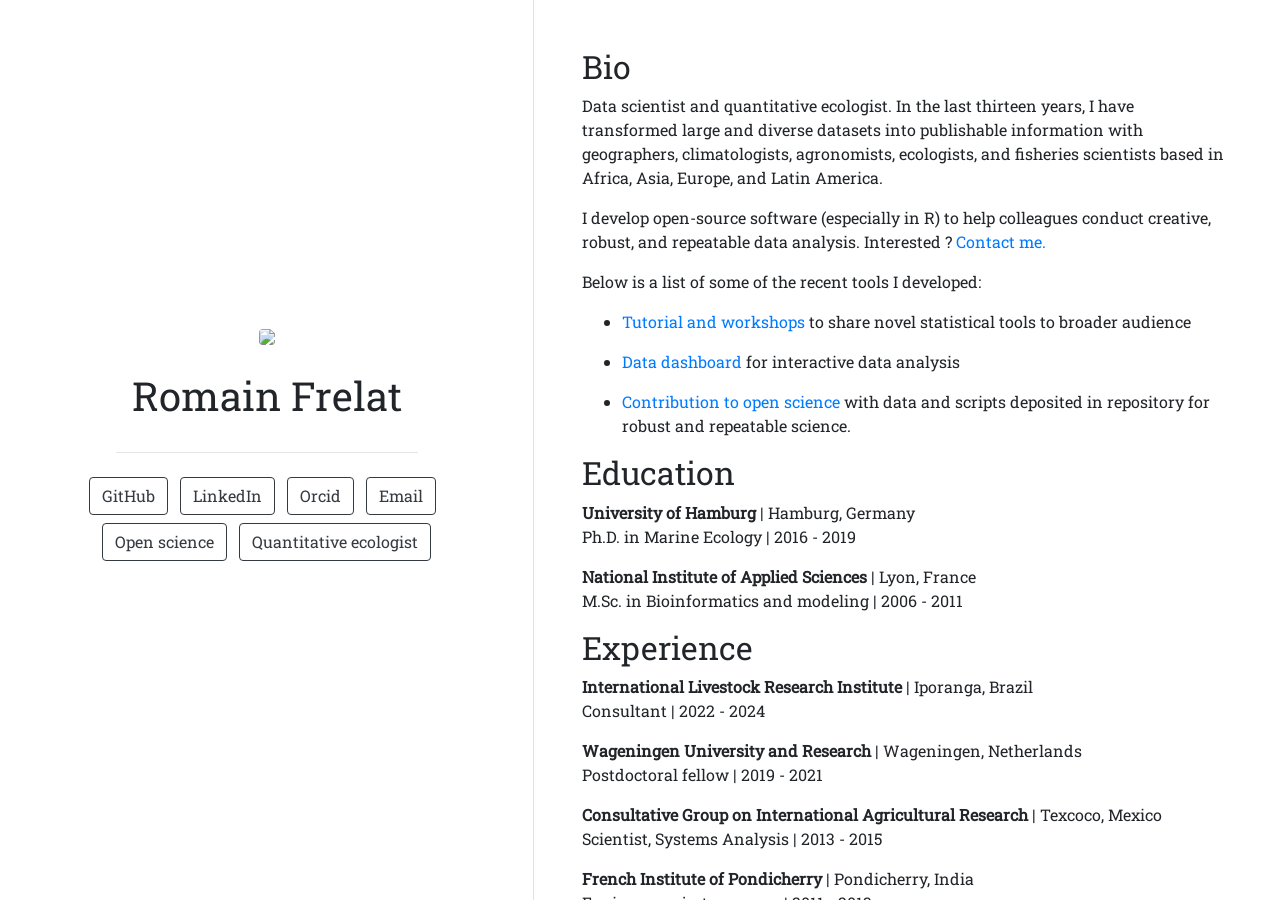
==== commit db313593: "update cv" ====
--- a/index.html
+++ b/index.html
@@ -14,7 +14,7 @@
 font-style: normal;
 font-weight: 400;
 font-display: swap;
-src: url([data-uri]) format('truetype');
+src: url([data-uri]) format('truetype');
 }
 </style>
     <style type="text/css">body {font-family: 'Roboto Slab', serif;}</style>
@@ -46,7 +46,7 @@
         <div class="d-flex flex-column col-5 align-items-center text-center align-self-center">
           <div class="mx-auto text-center">
             <div class="p-3">
-              <img src="[data-uri]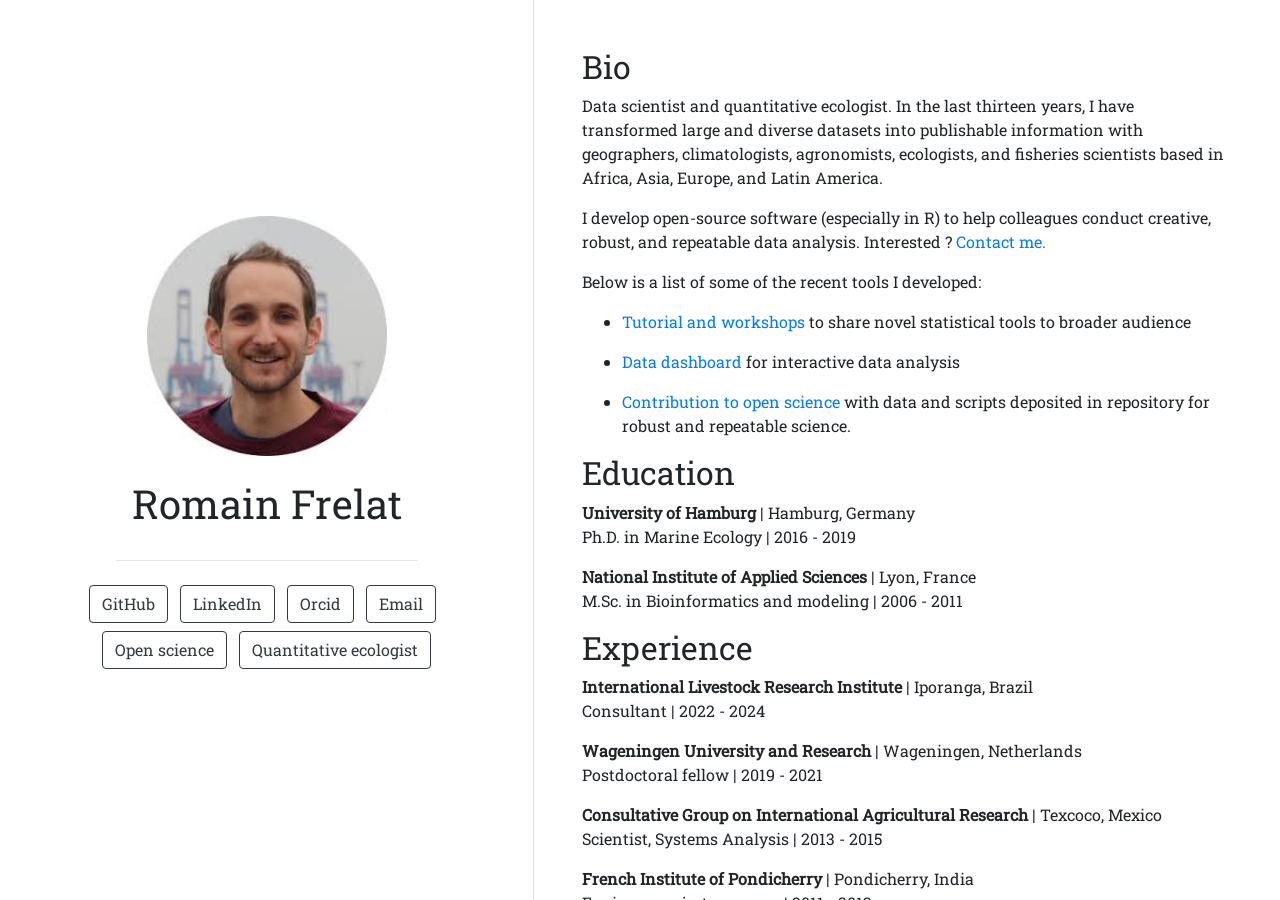
==== commit 89745932: "with picture" ====
--- a/index.html
+++ b/index.html
@@ -46,7 +46,7 @@
         <div class="d-flex flex-column col-5 align-items-center text-center align-self-center">
           <div class="mx-auto text-center">
             <div class="p-3">
-              <img src="ID_Frelat_circle.JPG" style="height:15rem" class="rounded">
+              <img src="[data-uri]" style="height:15rem" class="rounded">
             </div>
             <div class="p-2">
               <h1>Romain Frelat</h1>
@@ -163,7 +163,7 @@
         <div class="d-flex flex-col">
           <div class="mx-auto">
             <div class="p-3 mt-3 text-center">
-              <img src="ID_Frelat_circle.JPG" style="height:15rem" class="rounded">
+              <img src="[data-uri]" style="height:15rem" class="rounded">
             </div>
             <div class="p-2 text-center">
               <h1>Romain Frelat</h1>
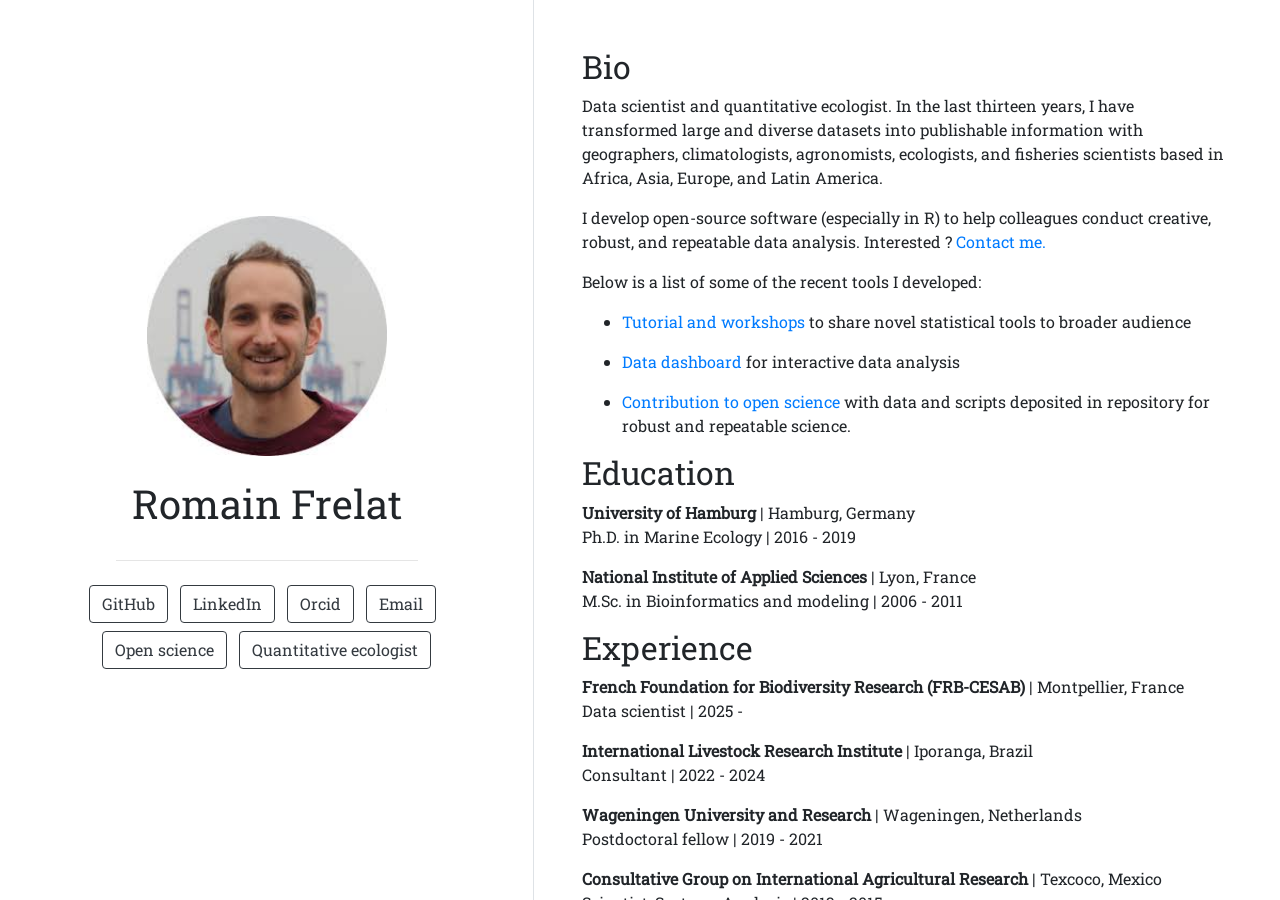
==== commit 0a01b77a: "update index and portfolio, clean repository" ====
--- a/index.html
+++ b/index.html
@@ -14,7 +14,7 @@
 font-style: normal;
 font-weight: 400;
 font-display: swap;
-src: url([data-uri]) format('truetype');
+src: url([data-uri]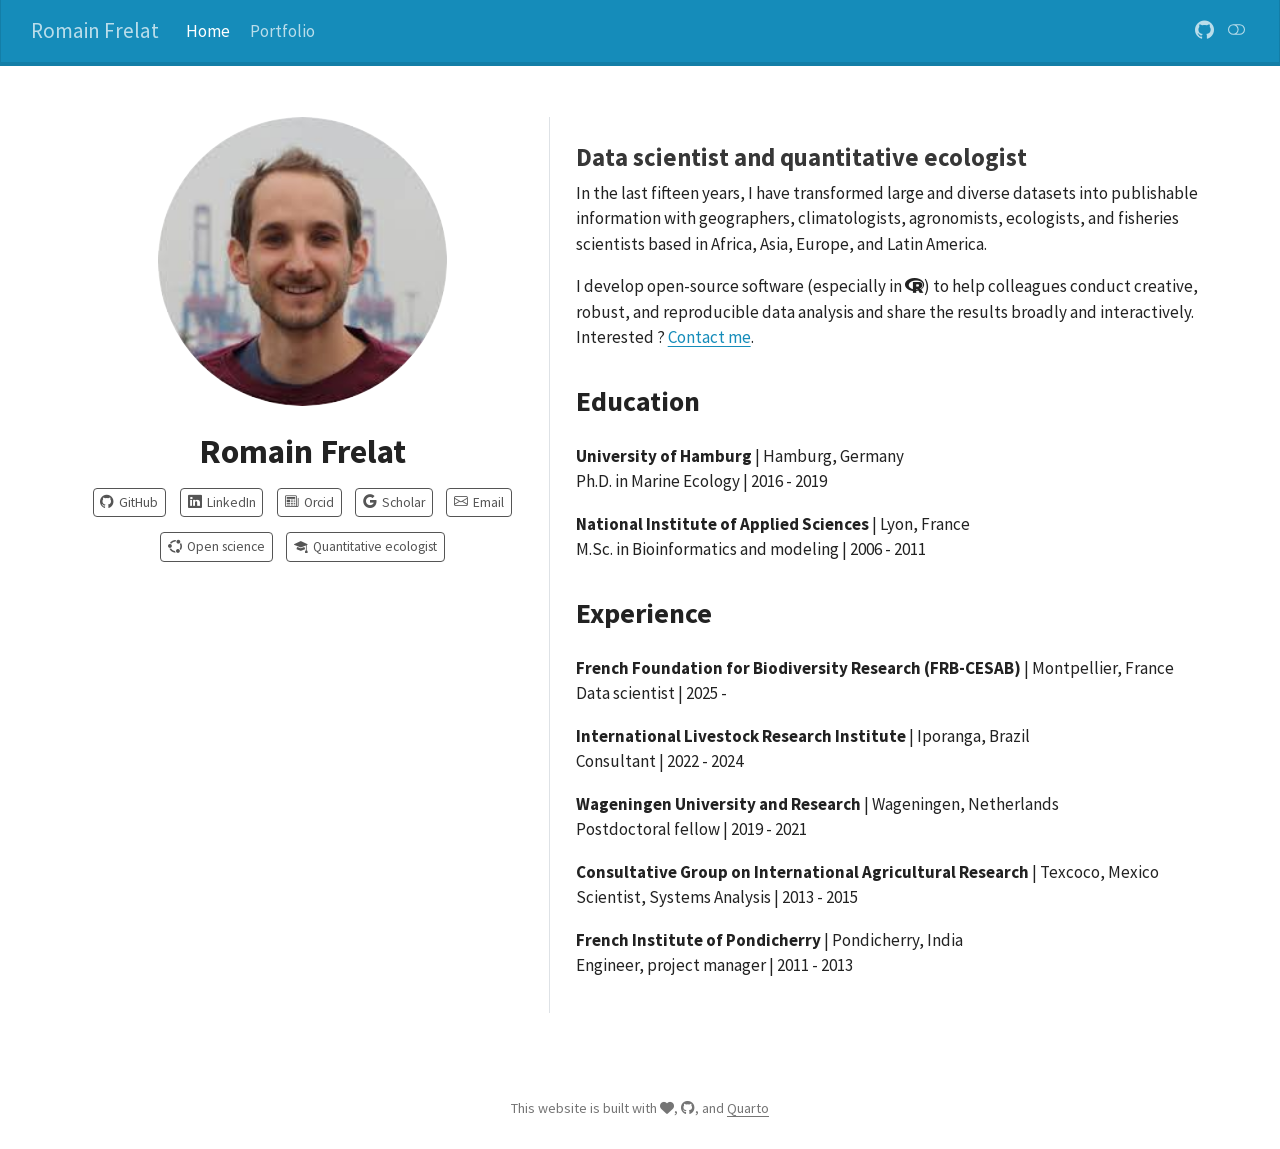
